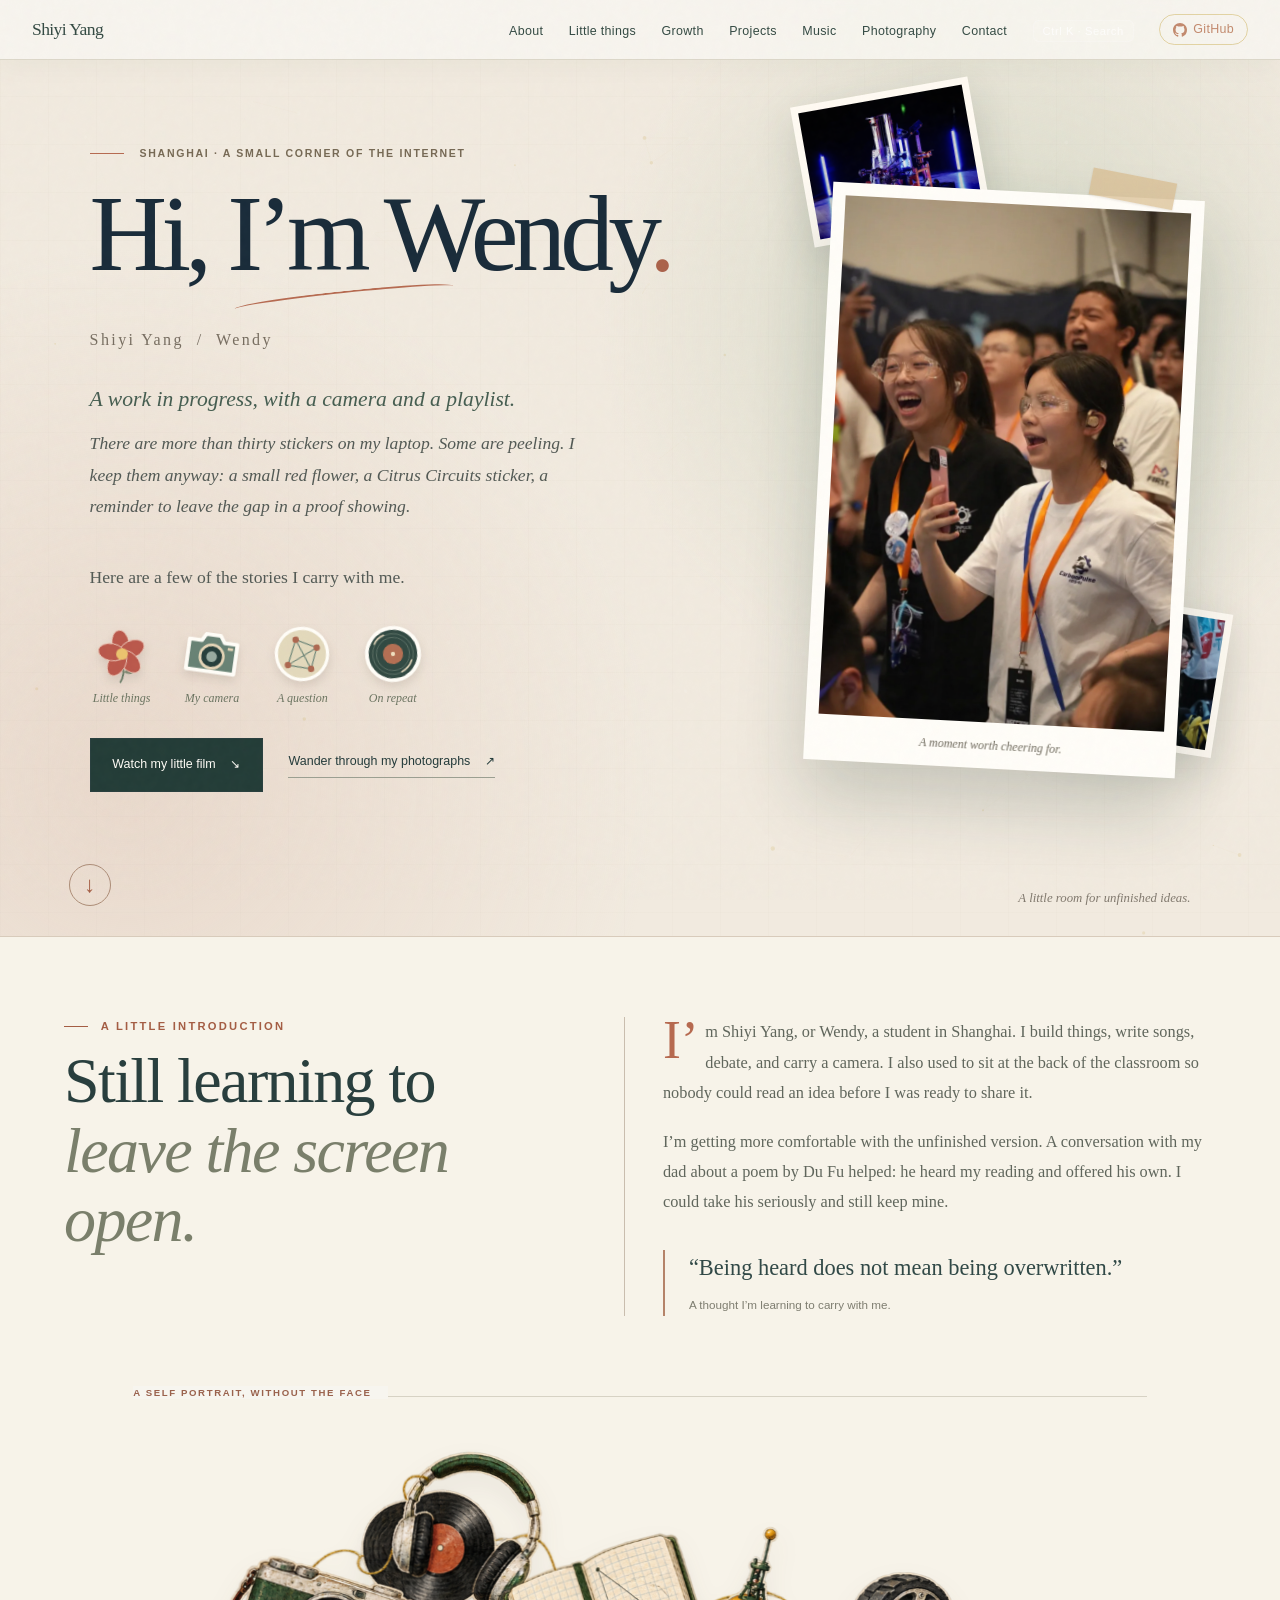
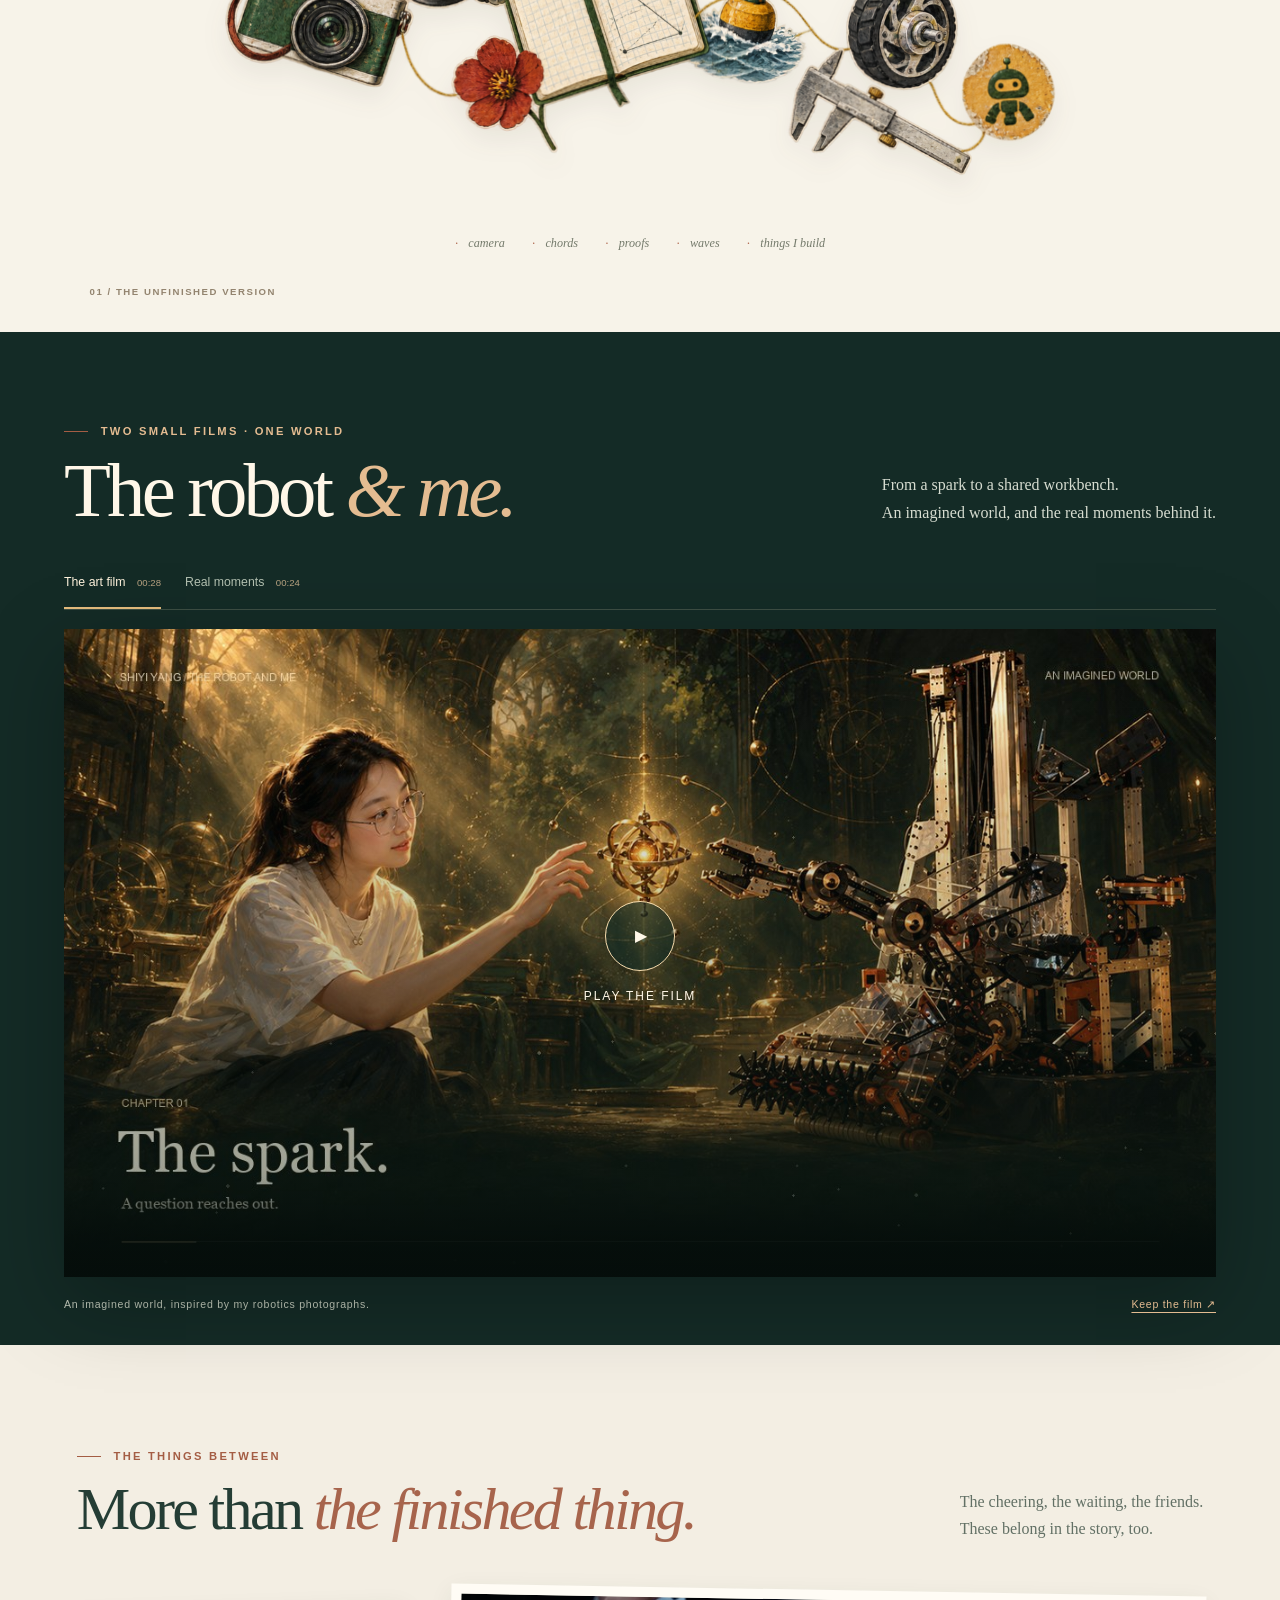
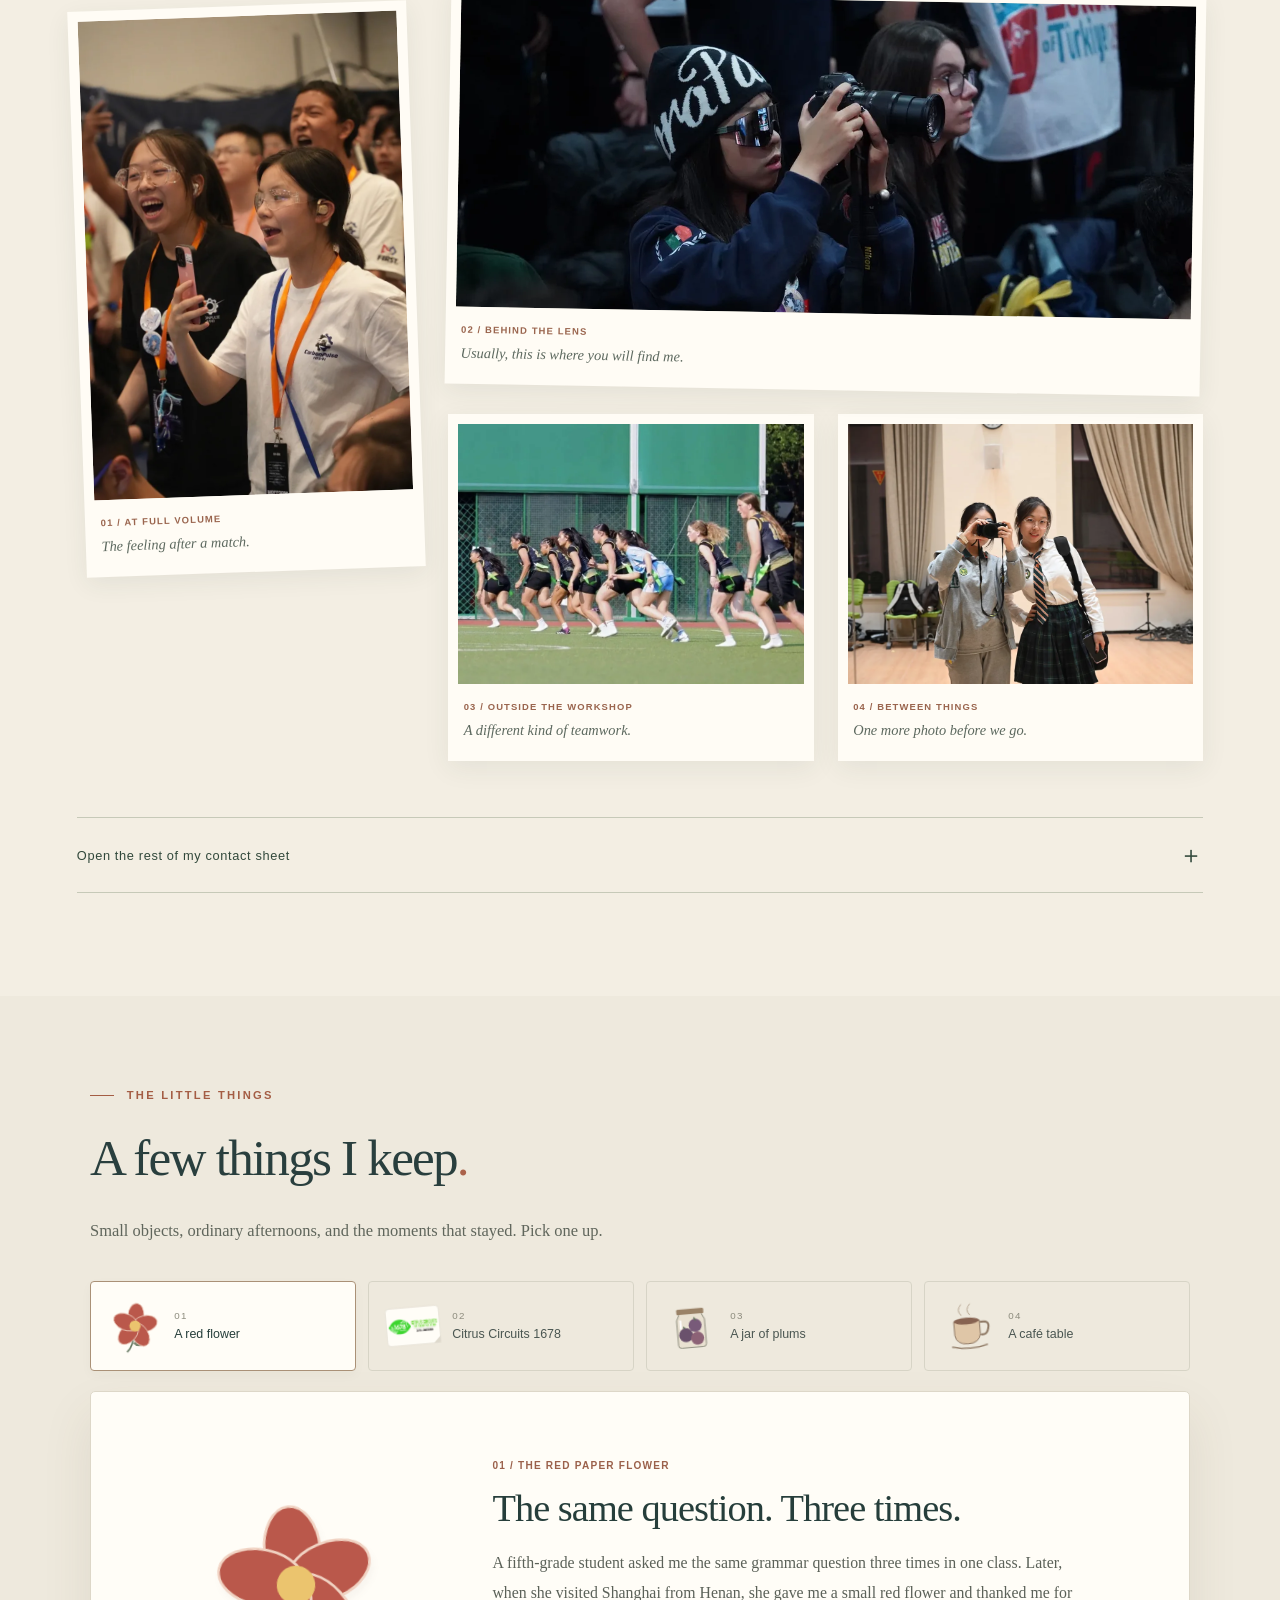
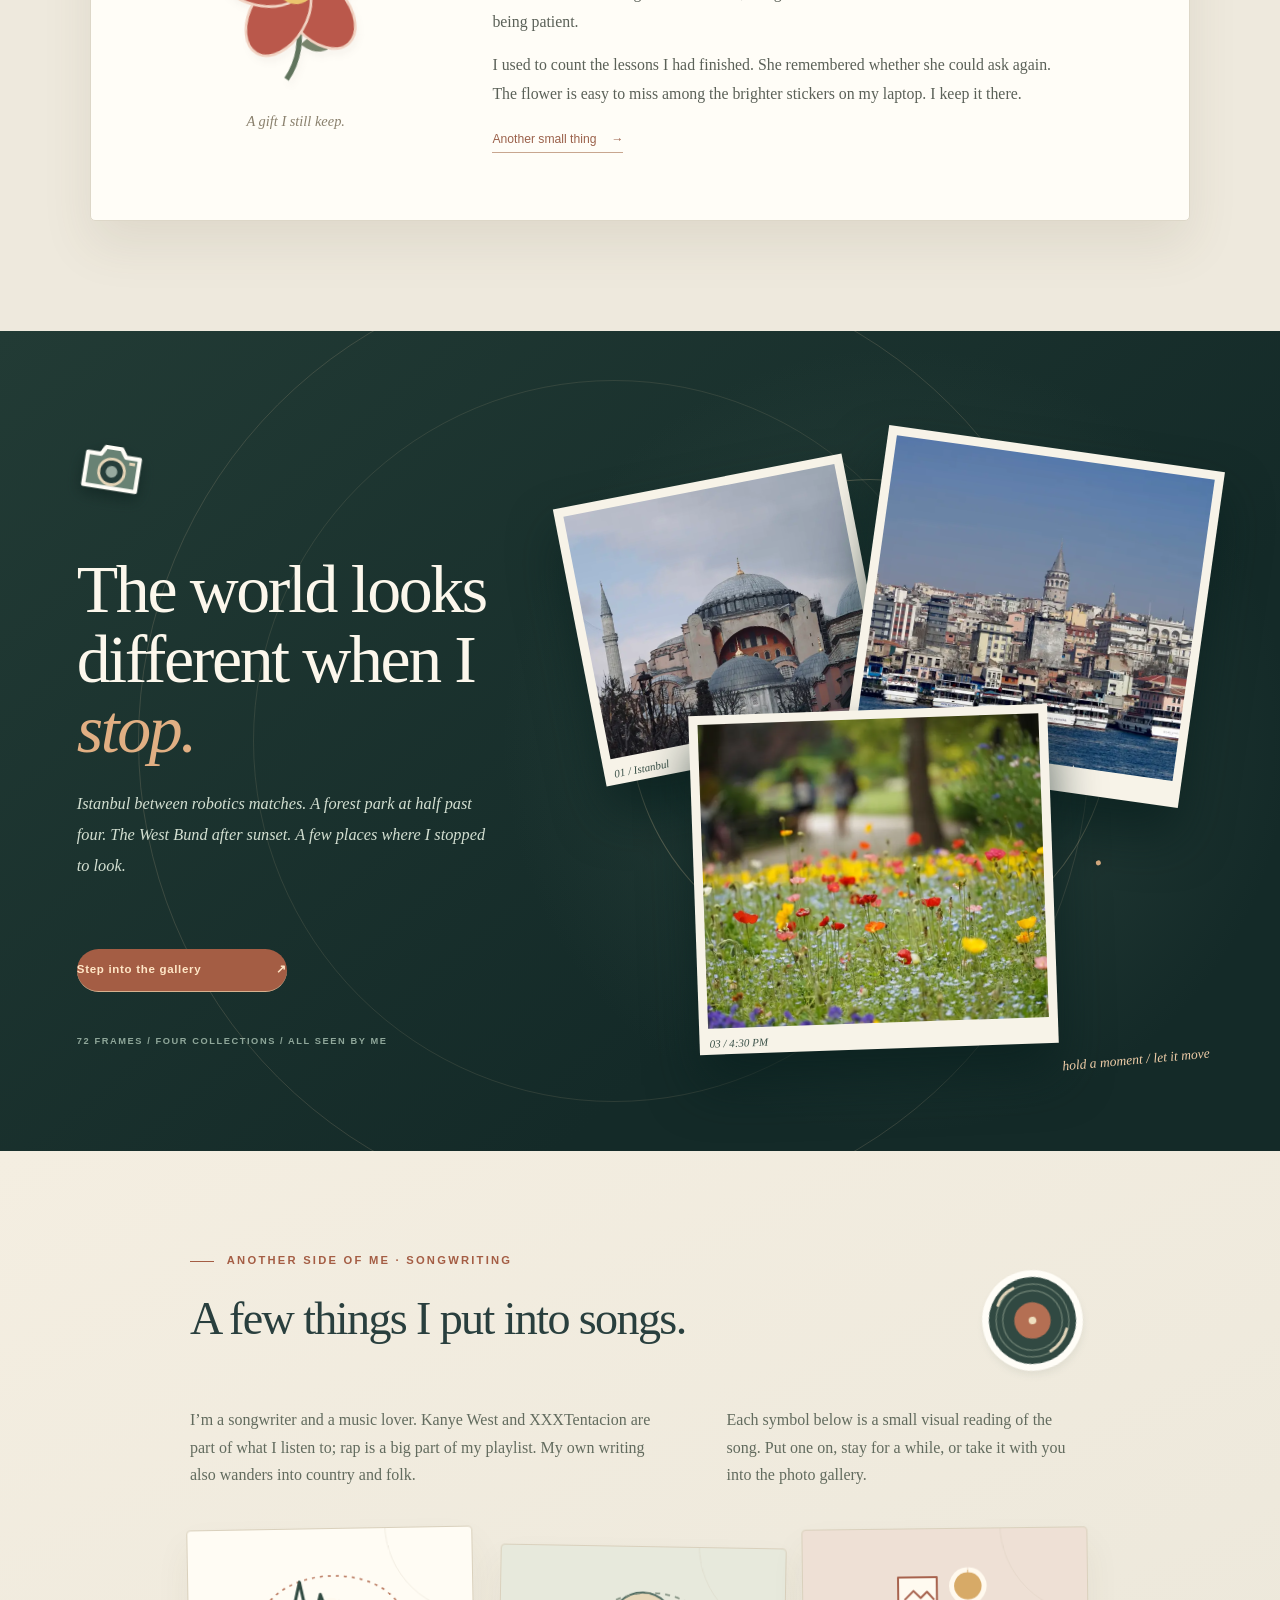
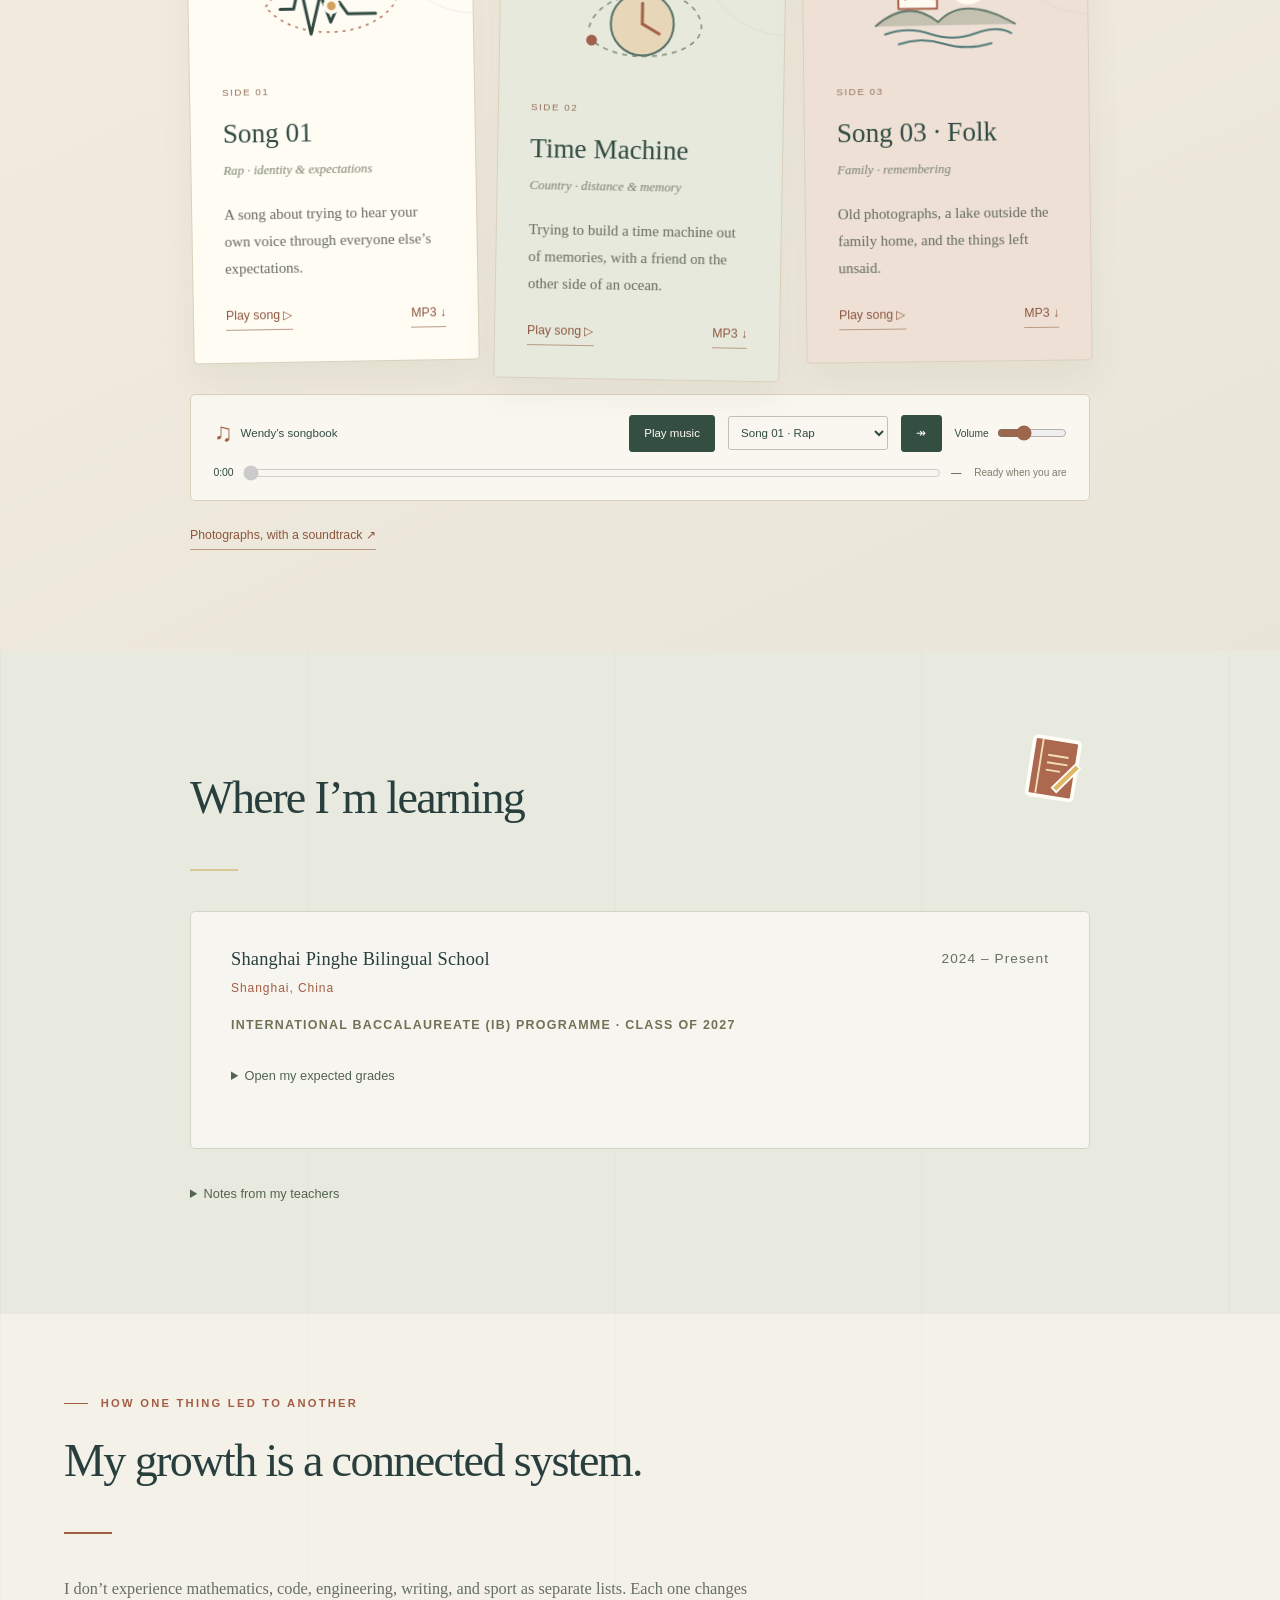
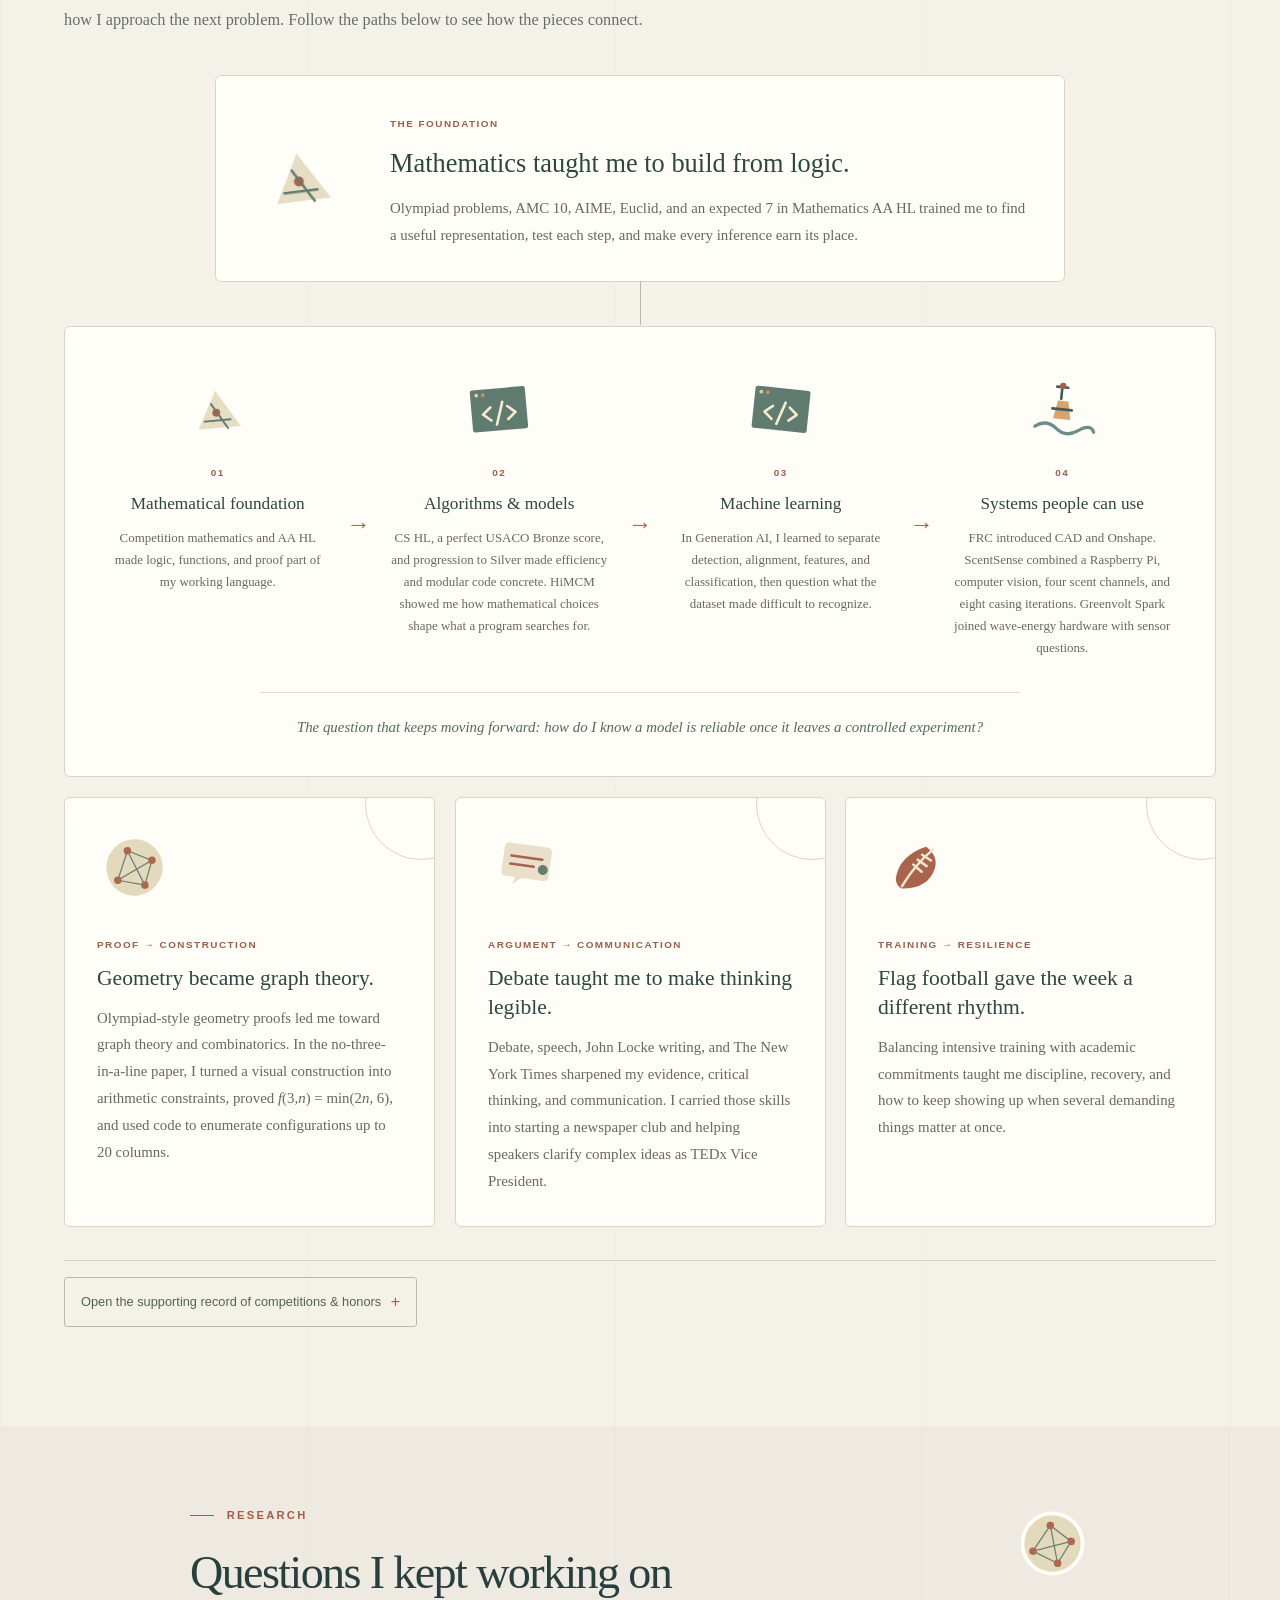
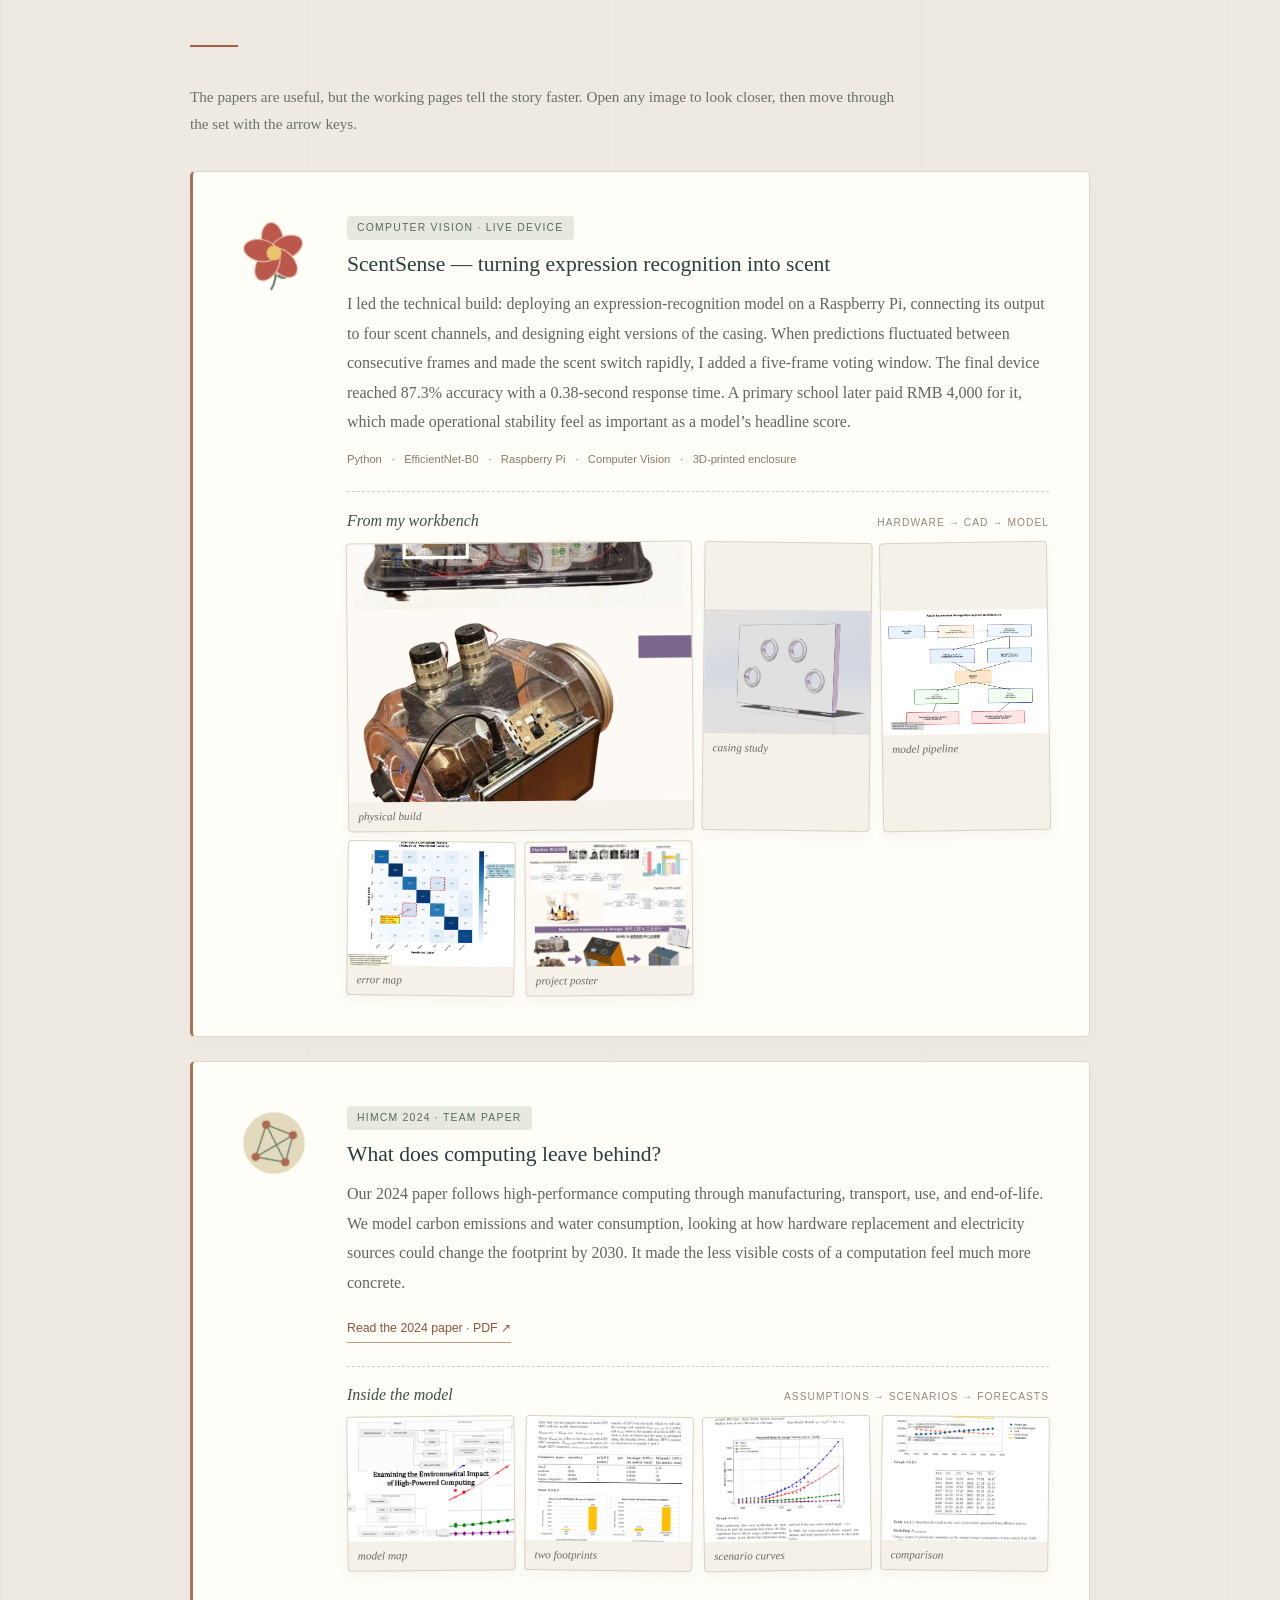
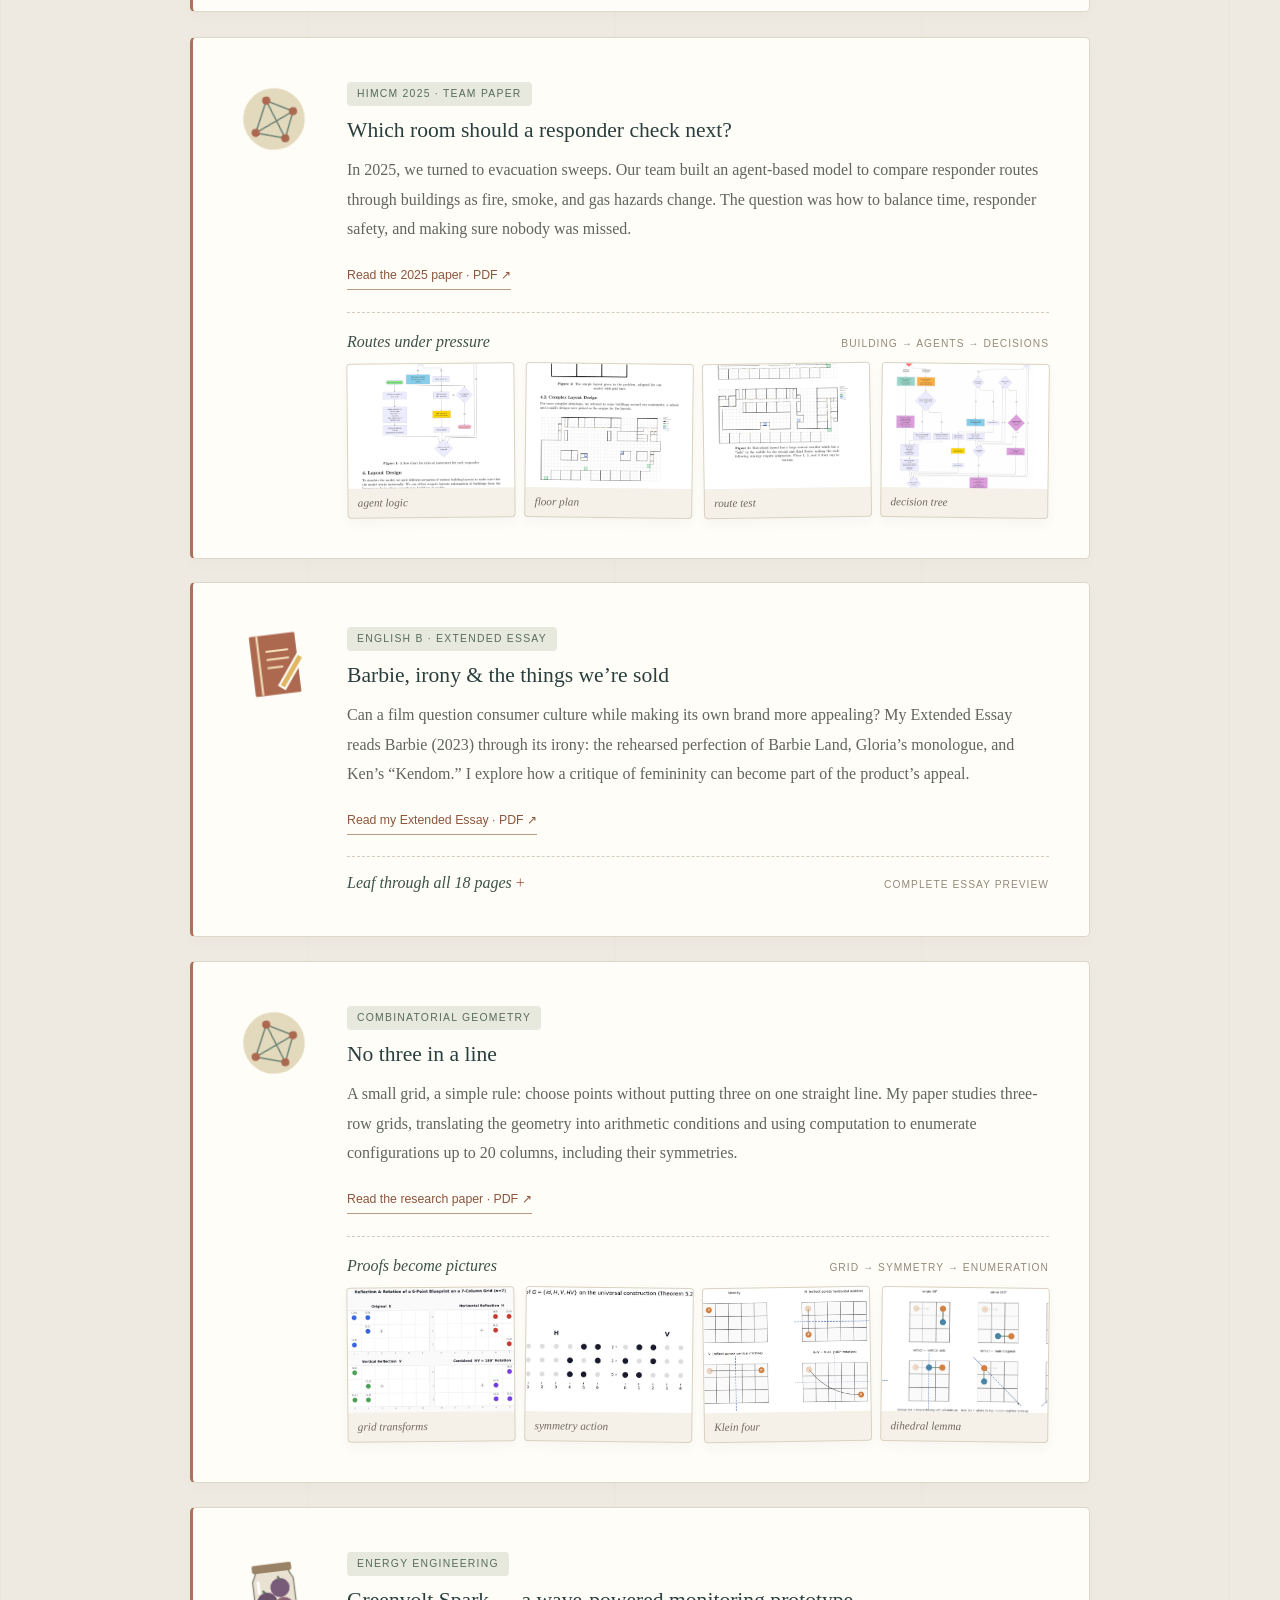
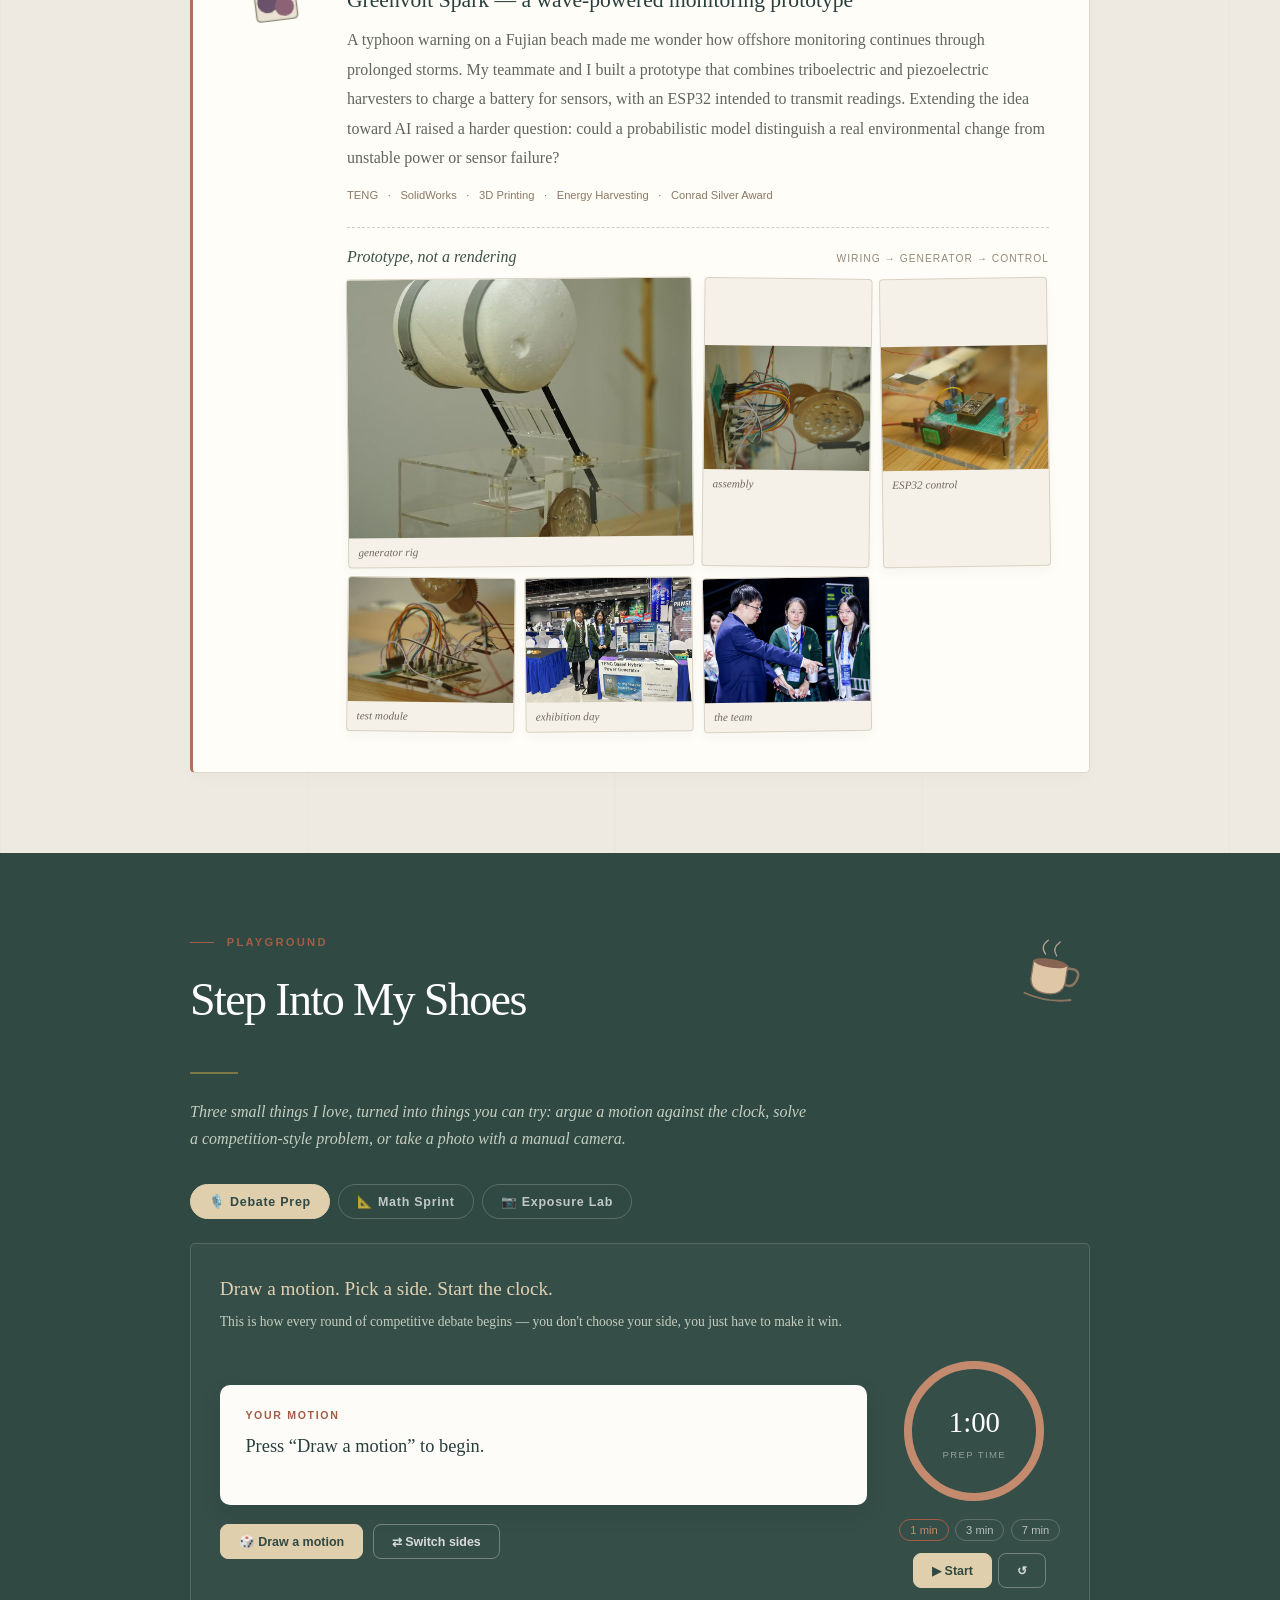
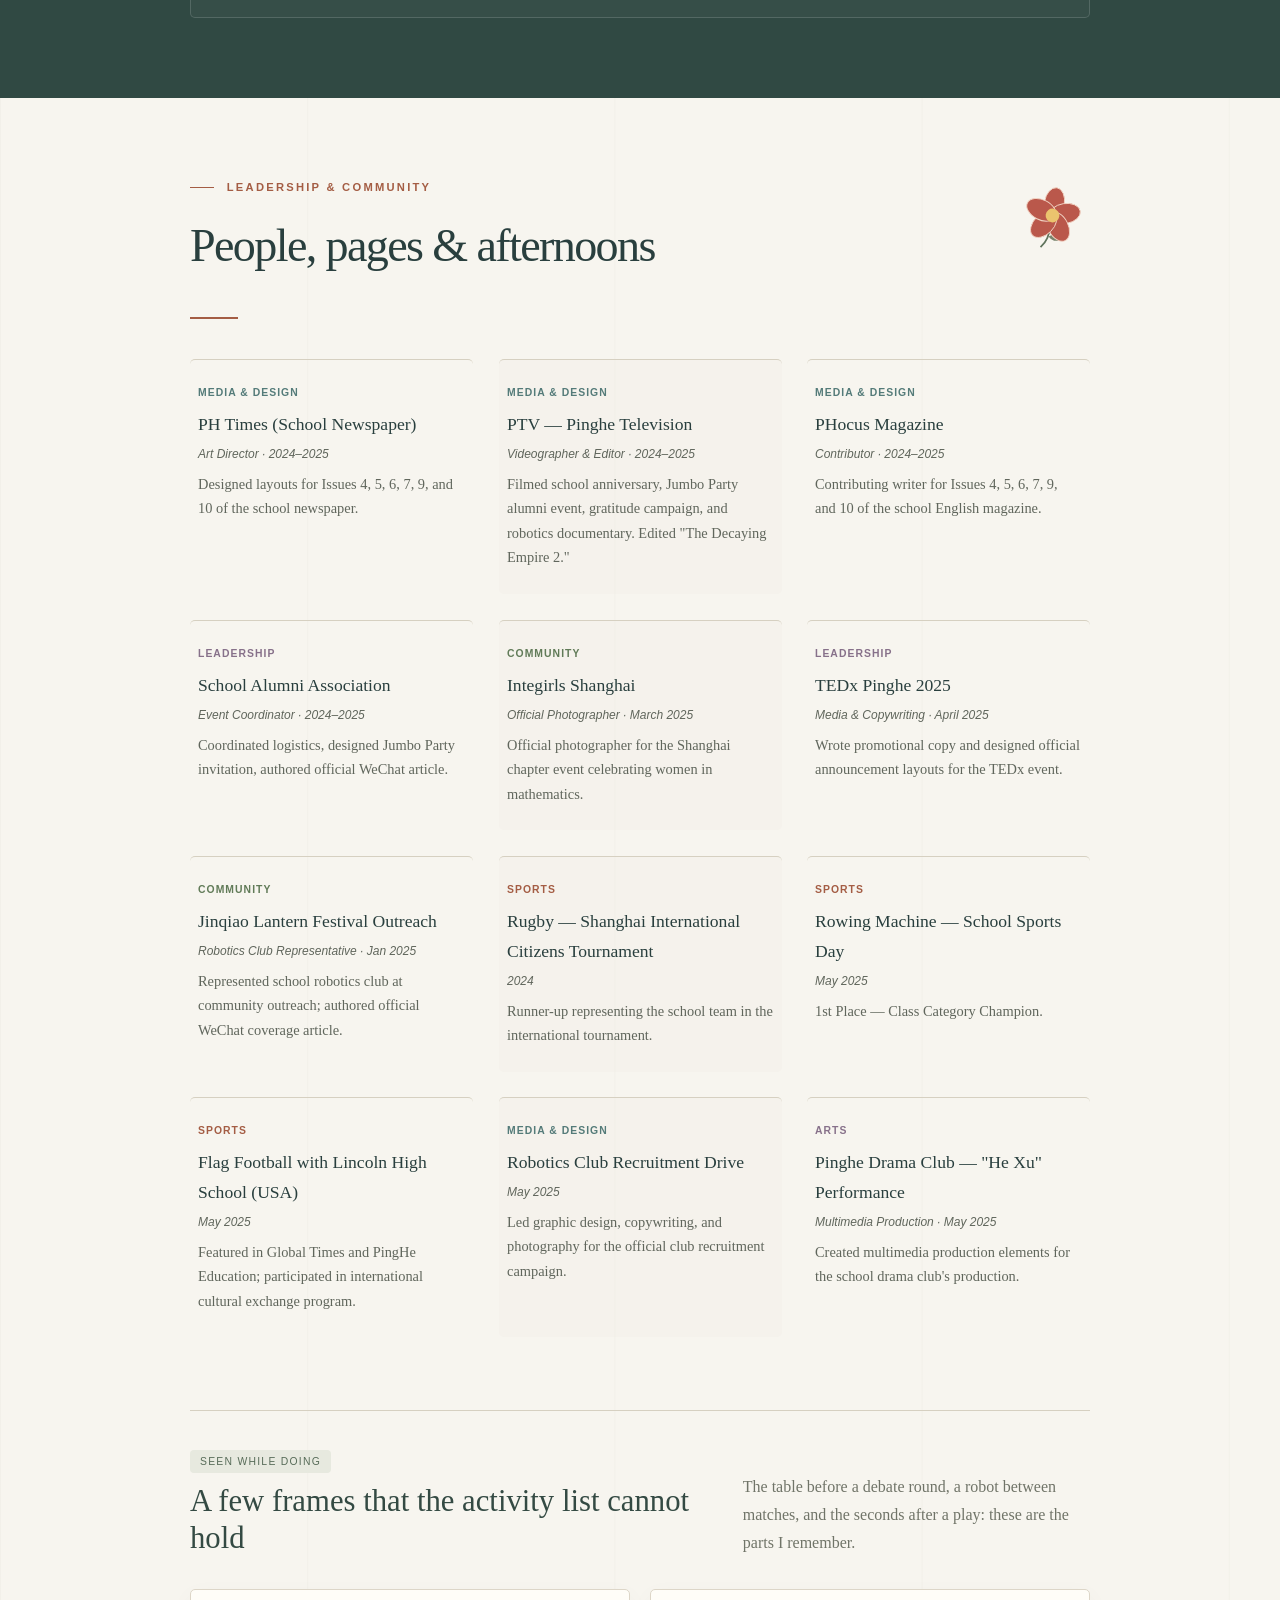
==== index.html @ 76648578 "Add illustrated robot art film with cinematic transformations" ====
<!DOCTYPE html>
<html lang="en">
<head>
<meta charset="UTF-8">
<meta name="viewport" content="width=device-width, initial-scale=1.0">
<title>Shiyi Yang · Wendy — Notes, projects & photographs</title>
<meta name="description" content="A few things I keep: peeling laptop stickers, unfinished ideas, and photographs from the places in between. The personal website of Shiyi Yang (Wendy).">
<meta name="theme-color" content="#1c342f">
<meta property="og:type" content="website">
<meta property="og:title" content="Shiyi Yang (Wendy) — Personal Website">
<meta property="og:description" content="Stories, small things, projects, and photographs by Shiyi Yang (Wendy).">
<meta name="twitter:card" content="summary">
<link rel="icon" href="data:image/svg+xml,%3Csvg xmlns='http://www.w3.org/2000/svg' viewBox='0 0 64 64'%3E%3Crect width='64' height='64' rx='14' fill='%231c342f'/%3E%3Ctext x='32' y='43' font-family='Georgia,serif' font-size='30' fill='%23e4bc91' text-anchor='middle'%3ESY%3C/text%3E%3C/svg%3E">
<style>
  :root {
    --navy: #0f1f3d;
    --navy-light: #1a3060;
    --gold: #c8a84b;
    --gold-light: #e8c96a;
    --bg: #f8f6f0;
    --bg-card: #ffffff;
    --text: #1a1a1a;
    --text-muted: #5a5a5a;
    --text-light: #8a8a8a;
    --border: #e2ddd5;
    --accent-blue: #2d5a9e;
    --accent-teal: #1a7a6e;
    --accent-red: #b5342a;
    --accent-purple: #5b3fa8;
    --radius: 12px;
  }

  * { margin: 0; padding: 0; box-sizing: border-box; }

  html { scroll-behavior: smooth; }

  body {
    font-family: 'Georgia', 'Times New Roman', serif;
    background: var(--bg);
    color: var(--text);
    line-height: 1.7;
    font-size: 16px;
  }

  /* ── NAV ── */
  nav {
    position: fixed; top: 0; left: 0; right: 0; z-index: 100;
    background: rgba(15, 31, 61, 0.97);
    backdrop-filter: blur(8px);
    padding: 0 2rem;
    display: flex; align-items: center; justify-content: space-between;
    height: 60px;
    border-bottom: 1px solid rgba(200,168,75,0.25);
  }
  nav .logo {
    font-family: 'Georgia', serif;
    font-size: 1.1rem;
    font-weight: normal;
    color: var(--gold-light);
    letter-spacing: 0.05em;
  }
  nav ul {
    display: flex; gap: 1.6rem; list-style: none; align-items: center;
  }
  nav a {
    color: rgba(255,255,255,0.75);
    text-decoration: none;
    font-family: 'Helvetica Neue', Arial, sans-serif;
    font-size: 0.78rem;
    font-weight: 500;
    letter-spacing: 0.12em;
    text-transform: uppercase;
    transition: color 0.2s;
  }
  nav a:hover { color: var(--gold-light); }

  /* ── HERO ── */
  #hero {
    background: var(--navy);
    color: white;
    min-height: 100vh;
    display: flex; flex-direction: column;
    justify-content: center;
    padding: 100px 5% 80px;
    position: relative;
    overflow: hidden;
  }
  #hero::before {
    content: '';
    position: absolute; top: 0; right: 0;
    width: 55%; height: 100%;
    background: linear-gradient(135deg, transparent 40%, rgba(200,168,75,0.06) 100%);
    pointer-events: none;
  }
  #hero::after {
    content: '';
    position: absolute; bottom: -1px; left: 0; right: 0;
    height: 80px;
    background: var(--bg);
    clip-path: ellipse(55% 100% at 30% 100%);
  }
  .hero-inner {
    max-width: 1160px; position: relative; z-index: 1;
    display: grid; grid-template-columns: 1fr auto;
    gap: 4rem; align-items: center;
  }
  .hero-text { max-width: 820px; }
  .hero-photo {
    margin: 0; position: relative;
    transform: rotate(1.5deg);
    transition: transform 0.4s ease;
  }
  .hero-photo:hover { transform: rotate(0deg) scale(1.02); }
  .hero-photo img {
    display: block;
    width: clamp(200px, 24vw, 320px); height: auto;
    border: 5px solid #fdfcf8;
    outline: 1px solid rgba(200,168,75,0.8);
    outline-offset: 6px;
    box-shadow: 0 24px 60px rgba(0,0,0,0.45), 0 4px 14px rgba(0,0,0,0.3);
  }
  .hero-photo::after {
    content: 'Shiyi Yang · Wendy';
    position: absolute; left: 50%; bottom: -2.4rem; transform: translateX(-50%);
    white-space: nowrap;
    font-family: 'Helvetica Neue', Arial, sans-serif;
    font-size: 0.68rem; letter-spacing: 0.25em;
    color: rgba(200,168,75,0.65);
  }
  .hero-label {
    font-family: 'Helvetica Neue', Arial, sans-serif;
    font-size: 0.72rem; font-weight: 600; letter-spacing: 0.2em;
    text-transform: uppercase; color: var(--gold);
    margin-bottom: 1.2rem;
    display: flex; align-items: center; gap: 0.8rem;
  }
  .hero-label::before {
    content: ''; display: block; width: 32px; height: 1px;
    background: var(--gold);
  }
  h1 {
    font-size: clamp(2.8rem, 6vw, 5rem);
    font-weight: normal;
    line-height: 1.1;
    margin-bottom: 0.3rem;
    letter-spacing: -0.01em;
  }
  .hero-chinese {
    font-size: clamp(1.2rem, 2.5vw, 1.6rem);
    color: rgba(200,168,75,0.7);
    letter-spacing: 0.15em;
    margin-bottom: 1.6rem;
  }
  .hero-tagline {
    font-size: 1.1rem;
    color: rgba(255,255,255,0.65);
    max-width: 560px;
    line-height: 1.7;
    margin-bottom: 2.5rem;
    font-style: italic;
  }
  .hero-stats {
    display: flex; gap: 2.5rem; flex-wrap: wrap; margin-bottom: 2.5rem;
  }
  .stat-item { text-align: center; }
  .stat-num {
    font-size: 1.9rem; font-weight: bold; color: var(--gold-light);
    display: block; letter-spacing: -0.02em;
  }
  .stat-label {
    font-family: 'Helvetica Neue', Arial, sans-serif;
    font-size: 0.7rem; text-transform: uppercase; letter-spacing: 0.12em;
    color: rgba(255,255,255,0.45); margin-top: 2px;
  }
  .hero-badges {
    display: flex; gap: 0.7rem; flex-wrap: wrap;
  }
  .badge {
    font-family: 'Helvetica Neue', Arial, sans-serif;
    font-size: 0.72rem; font-weight: 600;
    padding: 5px 14px; border-radius: 999px;
    letter-spacing: 0.06em;
    border: 1px solid;
  }
  .badge-gold { border-color: var(--gold); color: var(--gold-light); }
  .badge-white { border-color: rgba(255,255,255,0.25); color: rgba(255,255,255,0.6); }

  /* ── SECTIONS ── */
  section { padding: 80px 5%; }
  .section-inner { max-width: 900px; margin: 0 auto; }

  .section-label {
    font-family: 'Helvetica Neue', Arial, sans-serif;
    font-size: 0.7rem; font-weight: 700; letter-spacing: 0.2em;
    text-transform: uppercase; color: var(--gold);
    margin-bottom: 0.6rem;
    display: flex; align-items: center; gap: 0.8rem;
  }
  .section-label::before {
    content: ''; display: block; width: 24px; height: 1px; background: var(--gold);
  }
  .section-title {
    font-size: 2rem; font-weight: normal;
    color: var(--navy); margin-bottom: 2rem;
    letter-spacing: -0.01em;
  }
  .divider {
    width: 48px; height: 2px; background: var(--gold); margin: 0 0 2.5rem;
  }

  /* ── ABOUT ── */
  #about { background: var(--bg); }
  .about-grid {
    display: grid; grid-template-columns: 1fr 1fr;
    gap: 3rem; align-items: start;
  }
  .about-text p { color: var(--text-muted); margin-bottom: 1.2rem; line-height: 1.85; }
  .about-highlights { display: flex; flex-direction: column; gap: 1.2rem; }
  .highlight-card {
    background: var(--bg-card);
    border: 1px solid var(--border);
    border-radius: var(--radius);
    padding: 1.1rem 1.3rem;
    display: flex; gap: 1rem; align-items: flex-start;
  }
  .highlight-icon {
    width: 36px; height: 36px; border-radius: 8px;
    display: flex; align-items: center; justify-content: center;
    font-size: 1rem; flex-shrink: 0;
  }
  .hi-blue { background: #e8f0fb; }
  .hi-teal { background: #ddf2ee; }
  .hi-amber { background: #fef3da; }
  .hi-purple { background: #ede8f8; }
  .hi-rose { background: #fce8e8; }
  .highlight-card h4 {
    font-family: 'Helvetica Neue', Arial, sans-serif;
    font-size: 0.8rem; font-weight: 700; letter-spacing: 0.04em;
    color: var(--navy); margin-bottom: 0.3rem;
  }
  .highlight-card p {
    font-size: 0.82rem; color: var(--text-muted); line-height: 1.55;
  }

  /* ── CURIOSITY PATHS ── */
  #curiosity { background: #eee9df; }
  .curiosity-intro { max-width: 650px; color: var(--text-muted); margin-bottom: 2rem; }
  .curiosity-layout { display: grid; grid-template-columns: minmax(220px, 0.75fr) minmax(0, 1.5fr); gap: 1.2rem; }
  .curiosity-choices { display: grid; gap: 0.7rem; align-content: start; }
  .curiosity-choice {
    width: 100%; text-align: left; cursor: pointer; border: 1px solid var(--border);
    background: #fff; border-radius: 10px; padding: 1rem 1.15rem;
    font: 600 0.83rem 'Helvetica Neue', Arial, sans-serif; color: var(--navy);
    transition: transform 0.2s, border-color 0.2s, box-shadow 0.2s;
  }
  .curiosity-choice span { display: block; color: var(--text-light); font-size: 0.66rem; letter-spacing: 0.13em; margin-bottom: 0.25rem; }
  .curiosity-choice:hover, .curiosity-choice:focus-visible { transform: translateX(4px); border-color: var(--gold); }
  .curiosity-choice[aria-selected="true"] { background: var(--navy); color: #fff; border-color: var(--navy); box-shadow: 0 8px 20px rgba(15,31,61,0.16); }
  .curiosity-choice[aria-selected="true"] span { color: var(--gold-light); }
  .curiosity-card {
    position: relative; min-height: 310px; overflow: hidden;
    background: var(--navy); color: #fff; border-radius: 14px;
    padding: clamp(1.5rem, 4vw, 3rem); display: flex; flex-direction: column; justify-content: center;
  }
  .curiosity-card::before {
    content: ''; position: absolute; width: 260px; height: 260px; right: -50px; top: -65px;
    border: 1px solid rgba(232,201,106,0.25); border-radius: 50%;
    box-shadow: 0 0 0 35px rgba(232,201,106,0.035), 0 0 0 90px rgba(232,201,106,0.025);
    pointer-events: none;
  }
  .curiosity-card > * { position: relative; }
  .curiosity-overline { font: 600 0.7rem 'Helvetica Neue', Arial, sans-serif; color: var(--gold-light); letter-spacing: 0.18em; text-transform: uppercase; }
  .curiosity-card h3 { font-size: clamp(1.7rem, 3vw, 2.5rem); line-height: 1.2; font-weight: normal; max-width: 520px; margin: 0.7rem 0 1rem; }
  .curiosity-card p { max-width: 580px; color: rgba(255,255,255,0.73); }
  .curiosity-card a { align-self: flex-start; margin-top: 1.5rem; color: var(--gold-light); font: 600 0.8rem 'Helvetica Neue', Arial, sans-serif; text-decoration: none; border-bottom: 1px solid currentColor; }
  .curiosity-card a:hover { color: #fff; }
  @media (max-width: 700px) { .curiosity-layout { grid-template-columns: 1fr; } .curiosity-choices { grid-template-columns: repeat(3, 1fr); } .curiosity-choice { padding: 0.8rem; font-size: 0.72rem; } }
  @media (max-width: 440px) { .curiosity-choices { grid-template-columns: 1fr; } }

  /* ── EDUCATION ── */
  #education { background: var(--navy); color: white; }
  #education .section-title { color: white; }
  .edu-card {
    background: rgba(255,255,255,0.06);
    border: 1px solid rgba(255,255,255,0.1);
    border-radius: var(--radius);
    padding: 2rem 2.5rem;
    margin-bottom: 1.5rem;
  }
  .edu-header { display: flex; justify-content: space-between; align-items: flex-start; margin-bottom: 1rem; }
  .edu-school { font-size: 1.15rem; font-weight: normal; letter-spacing: 0.01em; }
  .edu-year {
    font-family: 'Helvetica Neue', Arial, sans-serif;
    font-size: 0.75rem; color: var(--gold); letter-spacing: 0.08em;
    margin-top: 3px;
  }
  .edu-programme {
    font-family: 'Helvetica Neue', Arial, sans-serif;
    font-size: 0.78rem; font-weight: 600; letter-spacing: 0.1em;
    text-transform: uppercase; color: var(--gold-light);
    margin-bottom: 1.2rem;
  }
  .score-row {
    display: flex; gap: 1.5rem; flex-wrap: wrap; margin-bottom: 1.2rem;
  }
  .score-box {
    text-align: center;
    background: rgba(200,168,75,0.12);
    border: 1px solid rgba(200,168,75,0.25);
    border-radius: 8px; padding: 0.7rem 1.2rem;
  }
  .score-box .num {
    font-size: 1.5rem; font-weight: bold; color: var(--gold-light); display: block;
  }
  .score-box .lbl {
    font-family: 'Helvetica Neue', Arial, sans-serif;
    font-size: 0.65rem; text-transform: uppercase; letter-spacing: 0.1em;
    color: rgba(255,255,255,0.45); margin-top: 2px;
  }
  .ib-grid {
    display: grid; grid-template-columns: repeat(auto-fit, minmax(140px, 1fr));
    gap: 0.6rem;
  }
  .ib-subject {
    background: rgba(255,255,255,0.05);
    border: 1px solid rgba(255,255,255,0.08);
    border-radius: 6px; padding: 0.5rem 0.8rem;
    font-family: 'Helvetica Neue', Arial, sans-serif;
    font-size: 0.75rem;
    display: flex; justify-content: space-between;
    color: rgba(255,255,255,0.75);
  }
  .ib-grade { color: var(--gold-light); font-weight: 700; }

  /* ── ACHIEVEMENTS ── */
  #achievements { background: var(--bg); }
  .achievement-section { margin-bottom: 3rem; }
  .achievement-header {
    display: flex; align-items: center; gap: 1rem; margin-bottom: 1.2rem;
  }
  .achievement-icon {
    width: 40px; height: 40px; border-radius: 10px;
    display: flex; align-items: center; justify-content: center;
    font-size: 1.1rem; flex-shrink: 0;
  }
  .achievement-cat {
    font-size: 1.2rem; color: var(--navy);
  }
  .achievement-grid {
    display: grid; grid-template-columns: repeat(auto-fill, minmax(260px, 1fr));
    gap: 1rem;
  }
  .award-card {
    background: var(--bg-card);
    border: 1px solid var(--border);
    border-radius: var(--radius);
    padding: 1.1rem 1.3rem;
    position: relative; overflow: hidden;
  }
  .award-card::before {
    content: ''; position: absolute; left: 0; top: 0; bottom: 0;
    width: 3px;
  }
  .ac-blue::before { background: var(--accent-blue); }
  .ac-teal::before { background: var(--accent-teal); }
  .ac-gold::before { background: var(--gold); }
  .ac-purple::before { background: var(--accent-purple); }
  .ac-red::before { background: var(--accent-red); }
  .award-year {
    font-family: 'Helvetica Neue', Arial, sans-serif;
    font-size: 0.65rem; font-weight: 700; letter-spacing: 0.1em;
    text-transform: uppercase; margin-bottom: 0.4rem;
  }
  .award-title { font-size: 0.9rem; color: var(--text); margin-bottom: 0.25rem; line-height: 1.4; }
  .award-result {
    font-family: 'Helvetica Neue', Arial, sans-serif;
    font-size: 0.75rem; font-weight: 700;
    display: inline-block;
    padding: 2px 8px; border-radius: 4px; margin-top: 0.35rem;
  }
  .r-gold { background: #fef3da; color: #8a6a10; }
  .r-silver { background: #f0f0f0; color: #555; }
  .r-blue { background: #e8f0fb; color: #1a4a8a; }
  .r-purple { background: #ede8f8; color: #3d2a7a; }
  .r-teal { background: #ddf2ee; color: #0f5a50; }
  .r-red { background: #fce8e8; color: #8a1a1a; }

  /* ── RESEARCH ── */
  #research { background: #f0ece3; }
  .research-cards { display: flex; flex-direction: column; gap: 1.5rem; }
  .research-card {
    background: var(--bg-card);
    border: 1px solid var(--border);
    border-radius: var(--radius);
    padding: 1.8rem 2rem;
    display: grid; grid-template-columns: auto 1fr;
    gap: 1.5rem; align-items: start;
  }
  .research-num {
    font-family: 'Helvetica Neue', Arial, sans-serif;
    font-size: 2rem; font-weight: 800; color: var(--border);
    line-height: 1;
  }
  .research-tag {
    font-family: 'Helvetica Neue', Arial, sans-serif;
    font-size: 0.65rem; font-weight: 700; letter-spacing: 0.12em;
    text-transform: uppercase; padding: 3px 10px; border-radius: 4px;
    margin-bottom: 0.6rem; display: inline-block;
  }
  .research-card h3 { font-size: 1.05rem; color: var(--navy); margin-bottom: 0.6rem; line-height: 1.4; }
  .research-card p { font-size: 0.88rem; color: var(--text-muted); line-height: 1.7; }
  .research-meta {
    display: flex; gap: 0.6rem; flex-wrap: wrap; margin-top: 0.8rem;
  }
  .meta-pill {
    font-family: 'Helvetica Neue', Arial, sans-serif;
    font-size: 0.7rem; padding: 2px 9px; border-radius: 4px;
    background: var(--bg); border: 1px solid var(--border); color: var(--text-muted);
  }

  /* ── ACTIVITIES ── */
  #activities { background: var(--bg-card); }
  .activities-grid {
    display: grid; grid-template-columns: repeat(auto-fill, minmax(240px, 1fr));
    gap: 1rem;
  }
  .activity-card {
    border: 1px solid var(--border);
    border-radius: var(--radius);
    padding: 1.2rem 1.4rem;
  }
  .activity-card .cat-tag {
    font-family: 'Helvetica Neue', Arial, sans-serif;
    font-size: 0.65rem; font-weight: 700; letter-spacing: 0.1em;
    text-transform: uppercase; margin-bottom: 0.5rem; display: block;
  }
  .activity-card h4 { font-size: 0.92rem; color: var(--navy); margin-bottom: 0.25rem; }
  .activity-card .role {
    font-family: 'Helvetica Neue', Arial, sans-serif;
    font-size: 0.75rem; color: var(--text-muted); font-style: italic;
  }
  .activity-card .detail {
    font-size: 0.8rem; color: var(--text-muted); margin-top: 0.5rem; line-height: 1.5;
  }

  /* ── SKILLS ── */
  #skills { background: var(--bg); }
  .skills-grid { display: grid; grid-template-columns: repeat(auto-fill, minmax(200px, 1fr)); gap: 1.5rem; }
  .skill-group h4 {
    font-family: 'Helvetica Neue', Arial, sans-serif;
    font-size: 0.72rem; font-weight: 700; letter-spacing: 0.12em;
    text-transform: uppercase; color: var(--navy); margin-bottom: 0.7rem;
  }
  .skill-tags { display: flex; flex-wrap: wrap; gap: 0.4rem; }
  .skill-tag {
    font-family: 'Helvetica Neue', Arial, sans-serif;
    font-size: 0.75rem; padding: 4px 10px; border-radius: 5px;
    background: var(--bg-card); border: 1px solid var(--border);
    color: var(--text-muted);
  }

  /* ── CONTACT ── */
  #contact { background: var(--navy); color: white; text-align: center; }
  #contact .section-title { color: white; }
  #contact .section-label { justify-content: center; }
  #contact .section-label::before { display: none; }
  .contact-info {
    display: flex; gap: 2.5rem; justify-content: center; flex-wrap: wrap;
    margin-top: 2rem;
  }
  .contact-item {
    font-family: 'Helvetica Neue', Arial, sans-serif;
    font-size: 0.85rem; color: rgba(255,255,255,0.6);
  }
  .contact-item strong { color: var(--gold-light); display: block; font-size: 0.65rem;
    text-transform: uppercase; letter-spacing: 0.1em; margin-bottom: 4px; }

  /* ── FOOTER ── */
  footer {
    background: #080f1e; color: rgba(255,255,255,0.3);
    text-align: center; padding: 1.5rem;
    font-family: 'Helvetica Neue', Arial, sans-serif; font-size: 0.72rem;
  }

  /* ── SCROLL PROGRESS ── */
  #progress-bar {
    position: fixed; top: 0; left: 0; height: 3px; width: 0%;
    background: linear-gradient(90deg, var(--gold), var(--gold-light));
    z-index: 200; transition: width 0.1s linear;
  }

  /* ── HERO CANVAS ── */
  #hero-canvas {
    position: absolute; inset: 0; width: 100%; height: 100%;
    pointer-events: none; opacity: 0.9;
  }
  .hero-roles {
    font-family: 'Helvetica Neue', Arial, sans-serif;
    font-size: 0.95rem; letter-spacing: 0.14em; text-transform: uppercase;
    color: var(--gold-light); height: 1.6em; margin-bottom: 1.4rem;
  }
  .hero-roles .cursor {
    display: inline-block; width: 2px; height: 1em; background: var(--gold-light);
    vertical-align: -0.1em; margin-left: 3px;
    animation: blink 0.9s steps(1) infinite;
  }
  @keyframes blink { 50% { opacity: 0; } }
  .hero-scroll-hint {
    position: absolute; bottom: 90px; left: 50%; transform: translateX(-50%);
    color: rgba(255,255,255,0.4); font-size: 1.4rem; z-index: 1;
    animation: bob 2s ease-in-out infinite; cursor: pointer; text-decoration: none;
  }
  @keyframes bob { 0%,100% { transform: translate(-50%,0); } 50% { transform: translate(-50%,10px); } }

  /* ── SCROLL REVEAL ── */
  .reveal {
    opacity: 0; transform: translateY(28px);
    transition: opacity 0.7s ease, transform 0.7s cubic-bezier(0.16,1,0.3,1);
    transition-delay: var(--reveal-delay, 0s);
  }
  .reveal.visible { opacity: 1; transform: none; }
  @media (prefers-reduced-motion: reduce) {
    .reveal { opacity: 1; transform: none; transition: none; }
  }

  /* ── CARD HOVER ── */
  .award-card, .activity-card, .highlight-card, .research-card, .edu-card {
    transition: transform 0.25s ease, box-shadow 0.25s ease, border-color 0.25s ease;
  }
  .award-card:hover, .activity-card:hover, .highlight-card:hover {
    transform: translateY(-4px);
    box-shadow: 0 12px 28px rgba(15,31,61,0.10);
    border-color: rgba(200,168,75,0.55);
  }
  .research-card:hover {
    transform: translateY(-4px);
    box-shadow: 0 14px 32px rgba(15,31,61,0.12);
    border-color: rgba(200,168,75,0.55);
  }
  .edu-card:hover {
    border-color: rgba(200,168,75,0.45);
    box-shadow: 0 12px 30px rgba(0,0,0,0.25);
  }
  .skill-tag { transition: all 0.2s ease; cursor: default; }
  .skill-tag:hover {
    background: var(--navy); color: #fff; border-color: var(--navy);
    transform: translateY(-2px);
  }

  /* ── ACHIEVEMENT FILTERS ── */
  .filter-bar {
    display: flex; flex-wrap: wrap; gap: 0.5rem; margin-bottom: 2.5rem;
  }
  .filter-btn {
    font-family: 'Helvetica Neue', Arial, sans-serif;
    font-size: 0.72rem; font-weight: 600; letter-spacing: 0.08em;
    text-transform: uppercase;
    padding: 7px 16px; border-radius: 999px;
    border: 1px solid var(--border); background: var(--bg-card);
    color: var(--text-muted); cursor: pointer;
    transition: all 0.2s ease;
  }
  .filter-btn:hover { border-color: var(--gold); color: var(--navy); }
  .filter-btn.active {
    background: var(--navy); border-color: var(--navy); color: var(--gold-light);
  }
  .filter-btn .count {
    display: inline-block; margin-left: 6px; padding: 0 7px;
    border-radius: 999px; background: rgba(200,168,75,0.18);
    color: inherit; font-size: 0.65rem;
  }
  .achievement-section.filtered-out { display: none; }

  /* ── NAV ACTIVE STATE & MOBILE MENU ── */
  nav a.active { color: var(--gold-light); }
  nav .github-link {
    display: inline-flex; align-items: center; gap: 6px;
    border: 1px solid rgba(200,168,75,0.45); border-radius: 999px;
    padding: 4px 13px; color: var(--gold-light) !important;
  }
  nav .github-link:hover { background: rgba(200,168,75,0.12); }
  #menu-toggle {
    display: none; background: none; border: none; cursor: pointer;
    color: var(--gold-light); font-size: 1.5rem; line-height: 1;
  }

  /* ── BACK TO TOP ── */
  #back-to-top {
    position: fixed; right: 22px; bottom: 22px; z-index: 150;
    width: 44px; height: 44px; border-radius: 50%;
    background: var(--navy); color: var(--gold-light);
    border: 1px solid rgba(200,168,75,0.5);
    font-size: 1.1rem; cursor: pointer;
    opacity: 0; pointer-events: none; transform: translateY(12px);
    transition: all 0.3s ease;
    box-shadow: 0 6px 18px rgba(15,31,61,0.3);
  }
  #back-to-top.show { opacity: 1; pointer-events: auto; transform: none; }
  #back-to-top:hover { background: var(--navy-light); }

  /* ── CONTACT ACTIONS ── */
  .contact-actions {
    display: flex; gap: 0.8rem; justify-content: center; flex-wrap: wrap;
    margin-top: 2.2rem;
  }
  .contact-btn {
    font-family: 'Helvetica Neue', Arial, sans-serif;
    font-size: 0.8rem; font-weight: 600; letter-spacing: 0.06em;
    display: inline-flex; align-items: center; gap: 8px;
    padding: 10px 22px; border-radius: 999px;
    text-decoration: none; cursor: pointer; border: 1px solid;
    transition: all 0.25s ease;
  }
  .contact-btn.primary {
    background: var(--gold); border-color: var(--gold); color: var(--navy);
  }
  .contact-btn.primary:hover { background: var(--gold-light); transform: translateY(-2px); }
  .contact-btn.ghost {
    background: transparent; border-color: rgba(255,255,255,0.3); color: rgba(255,255,255,0.8);
  }
  .contact-btn.ghost:hover { border-color: var(--gold); color: var(--gold-light); transform: translateY(-2px); }

  /* ── TEACHER QUOTES ── */
  .quote-heading {
    font-family: 'Helvetica Neue', Arial, sans-serif;
    font-size: 0.72rem; font-weight: 700; letter-spacing: 0.18em;
    text-transform: uppercase; color: var(--gold);
    margin: 2.2rem 0 1.2rem;
  }
  .quote-grid {
    display: grid; grid-template-columns: repeat(auto-fit, minmax(260px, 1fr));
    gap: 1.2rem;
  }
  .quote-card {
    background: rgba(255,255,255,0.05);
    border: 1px solid rgba(255,255,255,0.1);
    border-left: 3px solid var(--gold);
    border-radius: 8px;
    padding: 1.3rem 1.5rem;
    transition: transform 0.25s ease, border-color 0.25s ease, background 0.25s ease;
  }
  .quote-card:hover {
    transform: translateY(-4px);
    background: rgba(255,255,255,0.08);
    border-left-color: var(--gold-light);
  }
  .quote-card p {
    font-style: italic; font-size: 0.9rem;
    color: rgba(255,255,255,0.8); line-height: 1.7;
  }
  .quote-card p::before { content: '“'; color: var(--gold-light); }
  .quote-card p::after { content: '”'; color: var(--gold-light); }
  .quote-attr {
    font-family: 'Helvetica Neue', Arial, sans-serif;
    font-size: 0.7rem; letter-spacing: 0.08em; text-transform: uppercase;
    color: var(--gold); margin-top: 0.8rem;
  }
  .quote-attr small { color: rgba(255,255,255,0.4); display: block; letter-spacing: 0.05em; text-transform: none; margin-top: 2px; }

  /* ── UTILITIES ── */
  @media (max-width: 1100px) {
    #menu-toggle { display: block; }
    nav ul {
      display: none;
      position: absolute; top: 60px; left: 0; right: 0;
      background: rgba(15,31,61,0.98);
      flex-direction: column; gap: 0;
      border-bottom: 1px solid rgba(200,168,75,0.25);
      padding: 0.5rem 0;
    }
    nav ul.open { display: flex; }
    nav ul li a { display: block; padding: 0.8rem 2rem; }
    nav .github-link { border: none; padding: 0.8rem 2rem; }
  }
  @media (max-width: 700px) {
    .about-grid { grid-template-columns: 1fr; }
    .hero-stats { gap: 1.5rem; }
    #hero { padding-top: 80px; }
    .hero-inner { grid-template-columns: 1fr; gap: 2rem; }
    .hero-photo { justify-self: center; margin-bottom: 2.5rem; }
    .research-card { grid-template-columns: 1fr; }
    .research-num { display: none; }
    .hero-scroll-hint { display: none; }
  }

  /* ── PHOTOGRAPHY TEASER ── */
  #photo-teaser { background: var(--navy); text-align: center; padding: 80px 5%; }
  #photo-teaser .section-label { justify-content: center; }
  #photo-teaser .section-label::before { display: none; }
  #photo-teaser .section-title { color: white; }
  #photo-teaser p {
    color: rgba(255,255,255,0.55); max-width: 520px;
    margin: 0 auto 2.2rem; font-style: italic;
  }
  .teaser-row {
    display: flex; gap: 1.4rem; justify-content: center; flex-wrap: wrap;
    margin-bottom: 2.4rem;
  }
  .teaser-row a {
    display: block; background: #fdfcf8; padding: 8px 8px 22px;
    box-shadow: 0 12px 30px rgba(0,0,0,0.35);
    transition: transform 0.3s ease;
  }
  .teaser-row a:nth-child(1) { transform: rotate(-2.5deg); }
  .teaser-row a:nth-child(2) { transform: rotate(1.5deg); }
  .teaser-row a:nth-child(3) { transform: rotate(-1deg); }
  .teaser-row a:hover { transform: rotate(0deg) scale(1.06); }
  .teaser-row img { display: block; width: 190px; height: 130px; object-fit: cover; }
  .teaser-btn {
    font-family: 'Helvetica Neue', Arial, sans-serif;
    font-size: 0.8rem; font-weight: 600; letter-spacing: 0.06em;
    display: inline-flex; align-items: center; gap: 8px;
    padding: 10px 24px; border-radius: 999px;
    background: var(--gold); color: var(--navy); text-decoration: none;
    transition: all 0.25s ease;
  }
  .teaser-btn:hover { background: var(--gold-light); transform: translateY(-2px); }
  .teaser-row:hover a:nth-child(1) { transform: rotate(-7deg) translate(-14px, 6px); }
  .teaser-row:hover a:nth-child(3) { transform: rotate(6deg) translate(14px, 6px); }
  .teaser-row:hover a:hover { transform: rotate(0deg) scale(1.08) translateY(-6px); z-index: 2; }
  .teaser-row a { position: relative; }

  /* ── HERO EXTRAS ── */
  #hero { cursor: crosshair; }
  #hero a, #hero button, #hero .hero-photo { cursor: pointer; }
  .hero-photo { transform-style: preserve-3d; will-change: transform; }
  .hero-hint {
    position: absolute; right: 5%; bottom: 96px; z-index: 1;
    font-family: 'Helvetica Neue', Arial, sans-serif;
    font-size: 0.66rem; letter-spacing: 0.16em; text-transform: uppercase;
    color: rgba(255,255,255,0.3);
  }
  .badge[data-jump] { cursor: pointer; transition: background 0.2s, transform 0.2s; }
  .badge[data-jump]:hover { background: rgba(200,168,75,0.15); transform: translateY(-2px); }
  .award-card.flash { animation: flash 1.6s ease; }
  @keyframes flash {
    0%, 100% { box-shadow: none; }
    20%, 60% { box-shadow: 0 0 0 3px var(--gold-light), 0 12px 30px rgba(200,168,75,0.35); }
  }

  /* ── NAV PALETTE BUTTON ── */
  .kbd-btn {
    font-family: 'Helvetica Neue', Arial, sans-serif; font-size: 0.7rem;
    background: rgba(255,255,255,0.06); color: rgba(255,255,255,0.7);
    border: 1px solid rgba(255,255,255,0.18); border-radius: 6px;
    padding: 4px 9px; cursor: pointer; letter-spacing: 0.05em;
    transition: all 0.2s;
  }
  .kbd-btn:hover { color: var(--gold-light); border-color: var(--gold); }

  /* ── COMMAND PALETTE ── */
  #palette {
    position: fixed; inset: 0; z-index: 400;
    background: rgba(8,15,30,0.55); backdrop-filter: blur(4px);
    display: none; align-items: flex-start; justify-content: center;
    padding: 12vh 16px 16px;
  }
  #palette.open { display: flex; }
  .palette-box {
    width: 100%; max-width: 560px;
    background: #fdfcf8; border-radius: 14px;
    box-shadow: 0 30px 80px rgba(0,0,0,0.45);
    border: 1px solid rgba(200,168,75,0.5);
    overflow: hidden;
    animation: pop 0.18s ease;
  }
  @keyframes pop { from { transform: translateY(-8px) scale(0.98); opacity: 0; } }
  #palette-input {
    width: 100%; border: none; outline: none; background: transparent;
    padding: 1.1rem 1.3rem; font-size: 1.05rem; font-family: Georgia, serif;
    border-bottom: 1px solid var(--border); color: var(--navy);
  }
  #palette-list { list-style: none; max-height: 50vh; overflow-y: auto; padding: 0.4rem; }
  #palette-list li {
    display: flex; align-items: center; gap: 0.8rem;
    padding: 0.6rem 0.9rem; border-radius: 8px; cursor: pointer;
    font-family: 'Helvetica Neue', Arial, sans-serif; font-size: 0.86rem; color: var(--text);
  }
  #palette-list li .ic { width: 1.4rem; text-align: center; }
  #palette-list li .grp { margin-left: auto; font-size: 0.66rem; color: var(--text-light);
    text-transform: uppercase; letter-spacing: 0.1em; }
  #palette-list li.sel { background: var(--navy); color: #fff; }
  #palette-list li.sel .grp { color: var(--gold-light); }
  .palette-foot {
    font-family: 'Helvetica Neue', Arial, sans-serif; font-size: 0.66rem;
    color: var(--text-light); padding: 0.5rem 1.2rem; border-top: 1px solid var(--border);
    display: flex; gap: 1.2rem;
  }

  /* ── TOAST ── */
  #toast {
    position: fixed; left: 50%; bottom: 28px; z-index: 500;
    transform: translate(-50%, 20px); opacity: 0; pointer-events: none;
    background: var(--navy); color: var(--gold-light);
    font-family: 'Helvetica Neue', Arial, sans-serif; font-size: 0.8rem;
    padding: 10px 20px; border-radius: 999px; border: 1px solid var(--gold);
    transition: all 0.3s ease; box-shadow: 0 10px 30px rgba(0,0,0,0.3);
  }
  #toast.show { opacity: 1; transform: translate(-50%, 0); }

  /* ── JOURNEY (award timeline) ── */
  .journey {
    background: var(--bg-card); border: 1px solid var(--border);
    border-radius: var(--radius); padding: 1.4rem 1.4rem 1.2rem; margin-bottom: 2rem;
  }
  .journey-head {
    display: flex; justify-content: space-between; align-items: baseline;
    flex-wrap: wrap; gap: 0.5rem; margin-bottom: 1rem;
  }
  .journey-head h3 { font-size: 1.05rem; font-weight: normal; color: var(--navy); }
  .journey-head span {
    font-family: 'Helvetica Neue', Arial, sans-serif; font-size: 0.7rem; color: var(--text-light);
  }
  .journey-cols {
    display: grid; grid-auto-flow: column; grid-auto-columns: 1fr;
    align-items: end; gap: 0.6rem; min-height: 150px;
    border-bottom: 2px solid var(--navy); padding-bottom: 0.6rem; position: relative;
  }
  .j-col { display: flex; flex-wrap: wrap-reverse; justify-content: center; gap: 5px; align-content: flex-start; }
  .j-dot {
    width: 16px; height: 16px; border-radius: 50%; border: none; cursor: pointer; padding: 0;
    transition: transform 0.2s, opacity 0.3s, box-shadow 0.2s;
    transform: scale(0);
  }
  .journey.live .j-dot { transform: scale(1); transition-delay: var(--d, 0s); }
  .j-dot:hover, .j-dot.on { transform: scale(1.35) !important; box-shadow: 0 0 0 3px rgba(200,168,75,0.45); }
  .j-dot.dim { opacity: 0.15; }
  .journey-years {
    display: grid; grid-auto-flow: column; grid-auto-columns: 1fr; gap: 0.6rem;
    text-align: center; margin-top: 0.5rem;
    font-family: 'Helvetica Neue', Arial, sans-serif; font-size: 0.75rem; font-weight: 700;
    color: var(--navy); letter-spacing: 0.06em;
  }
  .journey-years small { display: block; font-weight: 400; color: var(--text-light); font-size: 0.66rem; }
  .journey-detail {
    margin-top: 1rem; min-height: 3.2rem;
    border-left: 3px solid var(--gold); padding: 0.4rem 0.9rem;
    background: var(--bg); border-radius: 0 8px 8px 0;
    font-size: 0.88rem; color: var(--text-muted);
  }
  .journey-detail b { color: var(--navy); font-weight: normal; }
  .journey-detail .jd-meta {
    font-family: 'Helvetica Neue', Arial, sans-serif; font-size: 0.72rem; margin-top: 2px;
  }
  .journey-detail button {
    font-family: 'Helvetica Neue', Arial, sans-serif; font-size: 0.7rem;
    background: none; border: none; color: var(--accent-blue); cursor: pointer;
    text-decoration: underline; padding: 0; margin-left: 0.4rem;
  }

  /* ── PLAYGROUND ── */
  #playground { background: var(--navy); color: #fff; }
  #playground .section-title { color: #fff; }
  .pg-intro { color: rgba(255,255,255,0.55); font-style: italic; max-width: 620px; margin: -1rem 0 2rem; }
  .pg-tabs { display: flex; gap: 0.5rem; flex-wrap: wrap; margin-bottom: 1.5rem; }
  .pg-tab {
    font-family: 'Helvetica Neue', Arial, sans-serif; font-size: 0.78rem; font-weight: 600;
    letter-spacing: 0.06em; padding: 9px 18px; border-radius: 999px; cursor: pointer;
    background: transparent; color: rgba(255,255,255,0.7);
    border: 1px solid rgba(255,255,255,0.2); transition: all 0.2s;
  }
  .pg-tab:hover { border-color: var(--gold); color: var(--gold-light); }
  .pg-tab.active { background: var(--gold); color: var(--navy); border-color: var(--gold); }
  .pg-panel {
    display: none; background: rgba(255,255,255,0.05);
    border: 1px solid rgba(255,255,255,0.1); border-radius: var(--radius);
    padding: 1.8rem;
  }
  .pg-panel.active { display: block; animation: fadeUp 0.35s ease; }
  @keyframes fadeUp { from { opacity: 0; transform: translateY(10px); } }
  .pg-panel h3 { font-weight: normal; font-size: 1.2rem; color: var(--gold-light); margin-bottom: 0.3rem; }
  .pg-sub { font-size: 0.85rem; color: rgba(255,255,255,0.55); margin-bottom: 1.4rem; }
  .pg-btn {
    font-family: 'Helvetica Neue', Arial, sans-serif; font-size: 0.78rem; font-weight: 600;
    padding: 9px 18px; border-radius: 8px; cursor: pointer;
    background: var(--gold); color: var(--navy); border: 1px solid var(--gold);
    transition: all 0.2s;
  }
  .pg-btn:hover { background: var(--gold-light); transform: translateY(-1px); }
  .pg-btn.ghost { background: transparent; color: rgba(255,255,255,0.8); border-color: rgba(255,255,255,0.3); }
  .pg-btn.ghost:hover { border-color: var(--gold); color: var(--gold-light); }
  .pg-row { display: flex; gap: 0.6rem; flex-wrap: wrap; align-items: center; }

  /* debate */
  .debate-grid { display: grid; grid-template-columns: 1fr auto; gap: 2rem; align-items: center; }
  .motion-card {
    background: #fdfcf8; color: var(--navy); border-radius: 10px;
    padding: 1.4rem 1.6rem; margin-bottom: 1.2rem; min-height: 120px;
    box-shadow: 0 14px 34px rgba(0,0,0,0.3);
    position: relative;
  }
  .motion-card .side {
    font-family: 'Helvetica Neue', Arial, sans-serif; font-size: 0.66rem; font-weight: 700;
    letter-spacing: 0.16em; text-transform: uppercase; margin-bottom: 0.5rem; color: var(--gold);
  }
  .motion-card .side.prop { color: var(--accent-teal); }
  .motion-card .side.opp { color: var(--accent-red); }
  .motion-card .motion { font-size: 1.15rem; line-height: 1.45; }
  .motion-card.spin .motion { animation: flick 0.08s steps(1) infinite; }
  @keyframes flick { 50% { opacity: 0.55; } }
  .timer { position: relative; width: 150px; height: 150px; }
  .timer svg { transform: rotate(-90deg); }
  .timer .t-track { stroke: rgba(255,255,255,0.1); }
  .timer .t-ring { stroke: var(--gold-light); transition: stroke-dashoffset 0.25s linear, stroke 0.3s; }
  .timer.warn .t-ring { stroke: #e0735f; }
  .timer .t-text {
    position: absolute; inset: 0; display: flex; flex-direction: column;
    align-items: center; justify-content: center;
    font-size: 1.8rem; color: #fff; font-variant-numeric: tabular-nums;
  }
  .timer .t-text small {
    font-family: 'Helvetica Neue', Arial, sans-serif; font-size: 0.6rem;
    letter-spacing: 0.14em; text-transform: uppercase; color: rgba(255,255,255,0.45);
  }
  .timer-ctrl { display: flex; gap: 0.4rem; justify-content: center; margin-top: 0.8rem; flex-wrap: wrap; }
  .chip {
    font-family: 'Helvetica Neue', Arial, sans-serif; font-size: 0.7rem;
    padding: 4px 10px; border-radius: 999px; cursor: pointer;
    background: transparent; color: rgba(255,255,255,0.65);
    border: 1px solid rgba(255,255,255,0.2);
  }
  .chip.on, .chip:hover { border-color: var(--gold); color: var(--gold-light); }

  /* math */
  .puzzle {
    border-bottom: 1px solid rgba(255,255,255,0.08); padding: 1rem 0;
    display: grid; grid-template-columns: auto 1fr; gap: 1rem;
  }
  .puzzle:last-of-type { border-bottom: none; }
  .puzzle .pn { font-size: 1.6rem; color: rgba(200,168,75,0.5); line-height: 1; }
  .puzzle p { font-size: 0.95rem; color: rgba(255,255,255,0.85); margin-bottom: 0.7rem; }
  .puzzle input {
    width: 90px; padding: 7px 10px; border-radius: 6px;
    border: 1px solid rgba(255,255,255,0.25); background: rgba(255,255,255,0.08);
    color: #fff; font-size: 0.95rem; font-family: Georgia, serif; text-align: center;
  }
  .puzzle input:focus { outline: none; border-color: var(--gold); }
  .puzzle .fb { font-family: 'Helvetica Neue', Arial, sans-serif; font-size: 0.78rem; }
  .puzzle .fb.ok { color: #7fd6b8; }
  .puzzle .fb.no { color: #f0a090; }
  .puzzle .hint { font-size: 0.8rem; color: rgba(255,255,255,0.5); font-style: italic; margin-top: 0.5rem; display: none; }
  .puzzle .hint.show { display: block; }
  .puzzle.solved input { border-color: #7fd6b8; }
  .score-line { font-family: 'Helvetica Neue', Arial, sans-serif; font-size: 0.78rem; color: var(--gold-light); margin-top: 0.8rem; }

  /* lens */
  .lens-grid { display: grid; grid-template-columns: 1.3fr 1fr; gap: 1.8rem; align-items: start; }
  .viewfinder {
    position: relative; aspect-ratio: 16 / 10; overflow: hidden;
    border-radius: 6px; background: #000;
    border: 6px solid #fdfcf8; box-shadow: 0 16px 40px rgba(0,0,0,0.4);
  }
  .vf-scene { position: absolute; inset: 0; }
  .vf-scene img { position: absolute; inset: 0; width: 100%; height: 100%; object-fit: cover; }
  .vf-sharp {
    -webkit-mask-image: radial-gradient(ellipse 34% 42% at 50% 55%, #000 55%, transparent 100%);
            mask-image: radial-gradient(ellipse 34% 42% at 50% 55%, #000 55%, transparent 100%);
  }
  #vf-noise { position: absolute; inset: 0; width: 100%; height: 100%; mix-blend-mode: overlay; pointer-events: none; }
  .vf-hud {
    position: absolute; left: 0; right: 0; bottom: 0; padding: 6px 10px;
    display: flex; justify-content: space-between;
    font-family: 'Courier New', monospace; font-size: 0.72rem; color: #9ef0a0;
    background: linear-gradient(transparent, rgba(0,0,0,0.65));
  }
  .vf-corners::before, .vf-corners::after {
    content: ''; position: absolute; width: 22px; height: 22px; border: 2px solid rgba(255,255,255,0.7);
  }
  .vf-corners::before { top: 10px; left: 10px; border-right: none; border-bottom: none; }
  .vf-corners::after { top: 10px; right: 10px; border-left: none; border-bottom: none; }
  .control { margin-bottom: 1.1rem; }
  .control label {
    display: flex; justify-content: space-between;
    font-family: 'Helvetica Neue', Arial, sans-serif; font-size: 0.72rem;
    letter-spacing: 0.1em; text-transform: uppercase; color: rgba(255,255,255,0.6);
    margin-bottom: 0.3rem;
  }
  .control label b { color: var(--gold-light); font-weight: 700; letter-spacing: 0.04em; }
  .control input[type=range] { width: 100%; accent-color: var(--gold); }
  .meter {
    position: relative; height: 8px; border-radius: 4px; margin: 1.4rem 0 0.4rem;
    background: linear-gradient(90deg, #1a2a4a, #7a7a7a 50%, #f5f0e0);
  }
  .meter .needle {
    position: absolute; top: -5px; width: 3px; height: 18px; background: var(--gold-light);
    border-radius: 2px; transition: left 0.25s ease; transform: translateX(-50%);
  }
  .meter-scale {
    display: flex; justify-content: space-between;
    font-family: 'Courier New', monospace; font-size: 0.66rem; color: rgba(255,255,255,0.4);
  }
  .lens-verdict { margin-top: 0.9rem; font-size: 0.9rem; color: #fff; }
  .lens-tips {
    list-style: none; margin-top: 0.5rem;
    font-family: 'Helvetica Neue', Arial, sans-serif; font-size: 0.76rem; color: rgba(255,255,255,0.6);
  }
  .lens-tips li::before { content: '→ '; color: var(--gold); }
  .lens-foot { margin-top: 1rem; font-size: 0.78rem; color: rgba(255,255,255,0.5); }
  .lens-foot a { color: var(--gold-light); }

  @media (max-width: 800px) {
    .debate-grid, .lens-grid { grid-template-columns: 1fr; }
    .timer-wrap { justify-self: center; }
    .pg-panel { padding: 1.2rem; }
    .hero-hint { display: none; }
  }
</style>
<link rel="stylesheet" href="personal.css?v=3">
<link rel="stylesheet" href="music.css">
<link rel="stylesheet" href="interactions.css">
<link rel="stylesheet" href="chapters.css?v=9">
<link rel="stylesheet" href="atelier.css?v=2">
<script src="music.js" defer></script>
<script src="interactions.js" defer></script>
<script src="evidence.js" defer></script>
<script src="chapters.js?v=9" defer></script>
<script src="atelier.js?v=1" defer></script>
</head>
<body>

<div id="progress-bar"></div>

<!-- NAVIGATION -->
<nav>
  <div class="logo">Shiyi Yang</div>
  <button id="menu-toggle" aria-label="Menu" aria-expanded="false" aria-controls="nav-menu">☰</button>
  <ul id="nav-menu">
    <li><a href="#about">About</a></li>
    <li><a href="#curiosity">Little things</a></li>
    <li><a href="#achievements">Growth</a></li>
    <li><a href="#research">Projects</a></li>
    <li><a href="#music">Music</a></li>
        <li><a href="photography.html">Photography</a></li>
    <li><a href="#contact">Contact</a></li>
    <li><button class="kbd-btn" id="palette-open" type="button" aria-label="Open quick search">⌘K · Search</button></li>
    <li><a class="github-link" href="https://github.com/yangsy57272" target="_blank" rel="noopener">
      <svg width="14" height="14" viewBox="0 0 16 16" fill="currentColor"><path d="M8 0C3.58 0 0 3.58 0 8c0 3.54 2.29 6.53 5.47 7.59.4.07.55-.17.55-.38 0-.19-.01-.82-.01-1.49-2.01.37-2.53-.49-2.69-.94-.09-.23-.48-.94-.82-1.13-.28-.15-.68-.52-.01-.53.63-.01 1.08.58 1.23.82.72 1.21 1.87.87 2.33.66.07-.52.28-.87.51-1.07-1.78-.2-3.64-.89-3.64-3.95 0-.87.31-1.59.82-2.15-.08-.2-.36-1.02.08-2.12 0 0 .67-.21 2.2.82.64-.18 1.32-.27 2-.27s1.36.09 2 .27c1.53-1.04 2.2-.82 2.2-.82.44 1.1.16 1.92.08 2.12.51.56.82 1.27.82 2.15 0 3.07-1.87 3.75-3.65 3.95.29.25.54.73.54 1.48 0 1.07-.01 1.93-.01 2.2 0 .21.15.46.55.38A8.01 8.01 0 0 0 16 8c0-4.42-3.58-8-8-8z"/></svg>
      GitHub
    </a></li>
  </ul>
</nav>

<!-- HERO -->
<section id="hero">
  <canvas id="hero-canvas"></canvas>
  <div class="hero-inner">
    <div class="hero-text">
    <div class="hero-label">Shanghai · a small corner of the internet</div>
    <h1>Hi, I’m Wendy<span class="hello-dot">.</span></h1>
    <div class="hero-chinese">Shiyi Yang &nbsp;/&nbsp; Wendy</div>
    <div class="hero-roles">A work in progress, with a camera and a playlist.</div>
    <p class="hero-tagline">There are more than thirty stickers on my laptop. Some are peeling. I keep them anyway: a small red flower, a Citrus Circuits sticker, a reminder to leave the gap in a proof showing.</p>
    <p class="hero-invitation">Here are a few of the stories I carry with me.</p>
    <div class="sticker-shortcuts" aria-label="A few ways to get to know me"><a href="#curiosity" aria-label="Read the story of a small red flower"><svg viewBox="0 0 120 120" aria-hidden="true"><use href="#memory-flower"/></svg><span>Little things</span></a><a href="photography.html" aria-label="Explore my photographs"><svg viewBox="0 0 120 120" aria-hidden="true"><use href="#memory-camera"/></svg><span>My camera</span></a><a href="#playground" aria-label="Try my puzzles and playground"><svg viewBox="0 0 120 120" aria-hidden="true"><use href="#memory-graph"/></svg><span>A question</span></a><a href="#music" aria-label="Listen to my songs"><svg viewBox="0 0 120 120" aria-hidden="true"><use href="#memory-record"/></svg><span>On repeat</span></a></div><div class="personal-actions">
      <a class="personal-primary" href="#chapters">Watch my little film <span aria-hidden="true">↘</span></a>
      <a href="photography.html">Wander through my photographs <span aria-hidden="true">↗</span></a>
    </div>
    </div>
    <figure class="hero-photo">
      <img src="assets/life/match-day.webp" alt="Cheering with friends at a robotics competition" fetchpriority="high" width="712" height="960">
    </figure>
    <div class="hero-collage" aria-hidden="true">
      <img class="hero-collage-photo hero-collage-photo-one" src="assets/life/robot-portrait.webp" alt="" width="540" height="960" decoding="async">
      <img class="hero-collage-photo hero-collage-photo-two" src="assets/life/behind-the-camera.webp" alt="" width="1280" height="720" decoding="async">
      <span class="hero-collage-note">camera / robot / the people around it</span>
    </div>
  </div>
  <div class="hero-hint">A little room for unfinished ideas.</div>
  <a class="hero-scroll-hint" href="#about" aria-label="Meet Wendy">↓</a>
</section>

<!-- ABOUT -->
<section id="about">
  <div class="section-inner about-personal">
    <div>
      <div class="section-label">A little introduction</div>
      <h2 class="section-title">Still learning to<br><em>leave the screen open.</em></h2>
    </div>
    <div class="about-text">
      <p>I’m Shiyi Yang, or Wendy, a student in Shanghai. I build things, write songs, debate, and carry a camera. I also used to sit at the back of the classroom so nobody could read an idea before I was ready to share it.</p>
      <p>I’m getting more comfortable with the unfinished version. A conversation with my dad about a poem by Du Fu helped: he heard my reading and offered his own. I could take his seriously and still keep mine.</p>
      <blockquote>“Being heard does not mean being overwritten.”<cite>A thought I’m learning to carry with me.</cite></blockquote>
    </div>
  </div>
  <figure class="identity-constellation" aria-labelledby="identity-caption">
    <img src="assets/illustrations/personal-constellation.png" alt="An illustrated trail of Wendy's camera, record and headphones, graph notebook, red flower, wave buoy, robotics wheel and caliper" loading="lazy" decoding="async">
    <figcaption id="identity-caption"><span>camera</span><span>chords</span><span>proofs</span><span>waves</span><span>things I build</span></figcaption>
  </figure>
</section>

<!-- A film that plays independently of page scrolling. -->
<section id="chapters" class="film-section" aria-labelledby="film-heading">
  <header class="film-intro">
    <div><div class="section-label">Two small films · one world</div><h2 id="film-heading">The robot <em>&amp; me.</em></h2></div>
    <p>From a spark to a shared workbench.<br>An imagined world, and the real moments behind it.</p>
  </header>
  <div class="film-selector" role="group" aria-label="Choose a film">
    <button type="button" data-film="art" aria-pressed="true">The art film <span>00:28</span></button>
    <button type="button" data-film="real" aria-pressed="false">Real moments <span>00:24</span></button>
  </div>
  <div class="film-frame">
    <video id="story-film" controls muted loop playsinline preload="none" poster="assets/films/the-spark-art-poster.jpg" aria-label="The robot and me: an illustrated film of a spark, a blueprint, rotating connections, and a shared workshop" aria-describedby="film-description">
      <source data-src="assets/films/the-spark-art-film.mp4" type="video/mp4">
      <p>Your browser cannot play this film. <a href="assets/films/the-spark-art-film.mp4">Download the MP4</a>.</p>
    </video>
    <button class="film-start" type="button" aria-label="Play The robot and me"><span aria-hidden="true">▶</span><span>Play the film</span></button>
  </div>
  <div class="film-footer"><span id="film-description">An imagined world, inspired by my robotics photographs.</span><a id="film-download" href="assets/films/the-spark-art-film.mp4" download>Keep the film ↗</a></div>
</section>

<section id="life-in-frames" aria-labelledby="life-heading">
  <div class="life-inner">
    <header class="life-heading"><div><div class="section-label">The things between</div><h2 id="life-heading">More than <em>the finished thing.</em></h2></div><p>The cheering, the waiting, the friends.<br>These belong in the story, too.</p></header>
    <div class="life-spread">
      <figure class="life-print life-print-tall"><button type="button" data-life-photo="match-day" data-caption="The feeling after a match." aria-label="Enlarge cheering at a robotics match"><img src="assets/life/match-day.webp" width="724" height="1086" loading="lazy" decoding="async" alt="Friends cheering together at a robotics competition"></button><figcaption><span>01 / At full volume</span>The feeling after a match.</figcaption></figure>
      <figure class="life-print life-print-wide"><button type="button" data-life-photo="behind-the-camera" data-caption="Usually, this is where you will find me." aria-label="Enlarge Wendy behind the camera"><img src="assets/life/behind-the-camera.webp" width="1182" height="666" loading="lazy" decoding="async" alt="Wendy photographing the action from the stands"></button><figcaption><span>02 / Behind the lens</span>Usually, this is where you will find me.</figcaption></figure>
      <figure class="life-print"><button type="button" data-life-photo="on-the-field" data-caption="A different kind of teamwork." aria-label="Enlarge the flag football team"><img src="assets/life/on-the-field.webp" width="1092" height="717" loading="lazy" decoding="async" alt="Flag football players running together across the field"></button><figcaption><span>03 / Outside the workshop</span>A different kind of teamwork.</figcaption></figure>
      <figure class="life-print"><button type="button" data-life-photo="mirror-moment" data-caption="One more photo before we go." aria-label="Enlarge a mirror photo with a friend"><img src="assets/life/mirror-moment.webp" width="1086" height="723" loading="lazy" decoding="async" alt="A candid mirror photograph of two friends with a camera"></button><figcaption><span>04 / Between things</span>One more photo before we go.</figcaption></figure>
    </div>
    <details class="life-album"><summary>Open the rest of my contact sheet <span aria-hidden="true">＋</span></summary><div class="life-contact">
<figure><button type="button" data-life-photo="robot-portrait" data-caption="A machine in the spotlight." aria-label="Enlarge: A machine in the spotlight."><img src="assets/life/robot-portrait-small.webp" loading="lazy" decoding="async" alt="A machine in the spotlight."></button><figcaption>A machine in the spotlight.</figcaption></figure>
<figure><button type="button" data-life-photo="mechanism-blue" data-caption="Looking closer at the mechanism." aria-label="Enlarge: Looking closer at the mechanism."><img src="assets/life/mechanism-blue-small.webp" loading="lazy" decoding="async" alt="Looking closer at the mechanism."></button><figcaption>Looking closer at the mechanism.</figcaption></figure>
<figure><button type="button" data-life-photo="mechanism-light" data-caption="Red light, blue light." aria-label="Enlarge: Red light, blue light."><img src="assets/life/mechanism-light-small.webp" loading="lazy" decoding="async" alt="Red light, blue light."></button><figcaption>Red light, blue light.</figcaption></figure>
<figure><button type="button" data-life-photo="mechanism-red" data-caption="Every piece has a purpose." aria-label="Enlarge: Every piece has a purpose."><img src="assets/life/mechanism-red-small.webp" loading="lazy" decoding="async" alt="Every piece has a purpose."></button><figcaption>Every piece has a purpose.</figcaption></figure>
<figure><button type="button" data-life-photo="robot-in-blue" data-caption="Team 6941, on the field." aria-label="Enlarge: Team 6941, on the field."><img src="assets/life/robot-in-blue-small.webp" loading="lazy" decoding="async" alt="Team 6941, on the field."></button><figcaption>Team 6941, on the field.</figcaption></figure>
<figure><button type="button" data-life-photo="robot-in-red" data-caption="Another angle on 6941." aria-label="Enlarge: Another angle on 6941."><img src="assets/life/robot-in-red-small.webp" loading="lazy" decoding="async" alt="Another angle on 6941."></button><figcaption>Another angle on 6941.</figcaption></figure>
<figure><button type="button" data-life-photo="carbonpulse" data-caption="CarbonPulse 10541." aria-label="Enlarge: CarbonPulse 10541."><img src="assets/life/carbonpulse-small.webp" loading="lazy" decoding="async" alt="CarbonPulse 10541."></button><figcaption>CarbonPulse 10541.</figcaption></figure>
<figure><button type="button" data-life-photo="at-the-field" data-caption="At the competition field." aria-label="Enlarge: At the competition field."><img src="assets/life/at-the-field-small.webp" loading="lazy" decoding="async" alt="At the competition field."></button><figcaption>At the competition field.</figcaption></figure>
<figure><button type="button" data-life-photo="reefscape" data-caption="A moment in the match." aria-label="Enlarge: A moment in the match."><img src="assets/life/reefscape-small.webp" loading="lazy" decoding="async" alt="A moment in the match."></button><figcaption>A moment in the match.</figcaption></figure>
<figure><button type="button" data-life-photo="between-matches" data-caption="The space between matches." aria-label="Enlarge: The space between matches."><img src="assets/life/between-matches-small.webp" loading="lazy" decoding="async" alt="The space between matches."></button><figcaption>The space between matches.</figcaption></figure>
<figure><button type="button" data-life-photo="in-the-stands" data-caption="Watching from the stands." aria-label="Enlarge: Watching from the stands."><img src="assets/life/in-the-stands-small.webp" loading="lazy" decoding="async" alt="Watching from the stands."></button><figcaption>Watching from the stands.</figcaption></figure>
<figure><button type="button" data-life-photo="pit-friends" data-caption="Friends from another pit." aria-label="Enlarge: Friends from another pit."><img src="assets/life/pit-friends-small.webp" loading="lazy" decoding="async" alt="Friends from another pit."></button><figcaption>Friends from another pit.</figcaption></figure>
<figure><button type="button" data-life-photo="new-friends" data-caption="People met along the way." aria-label="Enlarge: People met along the way."><img src="assets/life/new-friends-small.webp" loading="lazy" decoding="async" alt="People met along the way."></button><figcaption>People met along the way.</figcaption></figure>
<figure><button type="button" data-life-photo="alliance-one" data-caption="A message on the big screen." aria-label="Enlarge: A message on the big screen."><img src="assets/life/alliance-one-small.webp" loading="lazy" decoding="async" alt="A message on the big screen."></button><figcaption>A message on the big screen.</figcaption></figure>
<figure><button type="button" data-life-photo="together" data-caption="Everyone in the frame." aria-label="Enlarge: Everyone in the frame."><img src="assets/life/together-small.webp" loading="lazy" decoding="async" alt="Everyone in the frame."></button><figcaption>Everyone in the frame.</figcaption></figure>
<figure><button type="button" data-life-photo="team-around-it" data-caption="The team around the robot." aria-label="Enlarge: The team around the robot."><img src="assets/life/team-around-it-small.webp" loading="lazy" decoding="async" alt="The team around the robot."></button><figcaption>The team around the robot.</figcaption></figure>
<figure><button type="button" data-life-photo="ironpulse" data-caption="With IronPulse." aria-label="Enlarge: With IronPulse."><img src="assets/life/ironpulse-small.webp" loading="lazy" decoding="async" alt="With IronPulse."></button><figcaption>With IronPulse.</figcaption></figure>
<figure><button type="button" data-life-photo="robotics-festival" data-caption="A day at the robotics festival." aria-label="Enlarge: A day at the robotics festival."><img src="assets/life/robotics-festival-small.webp" loading="lazy" decoding="async" alt="A day at the robotics festival."></button><figcaption>A day at the robotics festival.</figcaption></figure>
<figure><button type="button" data-life-photo="festival-afternoon" data-caption="An afternoon at the festival." aria-label="Enlarge: An afternoon at the festival."><img src="assets/life/festival-afternoon-small.webp" loading="lazy" decoding="async" alt="An afternoon at the festival."></button><figcaption>An afternoon at the festival.</figcaption></figure>
<figure><button type="button" data-life-photo="classroom" data-caption="The people in my classroom." aria-label="Enlarge: The people in my classroom."><img src="assets/life/classroom-small.webp" loading="lazy" decoding="async" alt="The people in my classroom."></button><figcaption>The people in my classroom.</figcaption></figure>
<figure><button type="button" data-life-photo="off-the-clock" data-caption="A little room to run." aria-label="Enlarge: A little room to run."><img src="assets/life/off-the-clock-small.webp" loading="lazy" decoding="async" alt="A little room to run."></button><figcaption>A little room to run.</figcaption></figure>
</div></details>
  </div>
</section>
<dialog id="life-lightbox" aria-label="Personal photograph"><button class="life-close" type="button" aria-label="Close photograph">×</button><figure><img alt=""><figcaption></figcaption></figure></dialog>

<!-- PERSONAL MOMENTS -->
<section id="curiosity">
  <div class="section-inner">
    <div class="section-label">The little things</div>
    <h2 class="section-title">A few things I keep<span class="hello-dot">.</span></h2>
    <p class="curiosity-intro">Small objects, ordinary afternoons, and the moments that stayed. Pick one up.</p>
<svg class="memory-symbols" xmlns="http://www.w3.org/2000/svg" aria-hidden="true"><defs>
<symbol id="memory-flower" viewBox="0 0 120 120"><path d="M59 76 Q61 99 49 113" fill="none" stroke="#60745d" stroke-width="3"/><path d="M59 94 Q82 78 83 91 Q72 106 59 94" fill="#78846c"/><g fill="#ba584b" stroke="#f1d3c3" stroke-width="1.5"><ellipse cx="60" cy="40" rx="16" ry="25"/><ellipse cx="60" cy="40" rx="16" ry="25" transform="rotate(72 60 60)"/><ellipse cx="60" cy="40" rx="16" ry="25" transform="rotate(144 60 60)"/><ellipse cx="60" cy="40" rx="16" ry="25" transform="rotate(216 60 60)"/><ellipse cx="60" cy="40" rx="16" ry="25" transform="rotate(288 60 60)"/></g><circle cx="60" cy="60" r="11" fill="#ebc46e"/></symbol>
<symbol id="memory-orange" viewBox="0 0 120 120"><rect x="3" y="20" width="114" height="80" rx="8" fill="#fffdf7" stroke="#d8d4c8"/><image href="assets/stickers/citrus-circuits.png" x="8" y="30" width="104" height="60"/><path d="M102 100L117 85V100Z" fill="#ded9cc"/></symbol>
<symbol id="memory-plums" viewBox="0 0 120 120"><rect x="31" y="23" width="58" height="12" rx="3" fill="#9a8267"/><path d="M36 35L30 47V100Q30 106 37 106H83Q90 106 90 100V47L84 35" fill="#e9e1d1" stroke="#8b8b7c" stroke-width="2"/><circle cx="48" cy="79" r="15" fill="#6a516c"/><circle cx="72" cy="87" r="14" fill="#8c6276"/><circle cx="69" cy="59" r="14" fill="#785a79"/><path d="M67 42L71 49M43 61L47 65" stroke="#60745d" stroke-width="3"/><path d="M38 48V64" stroke="white" stroke-width="4" stroke-linecap="round"/></symbol>
<symbol id="memory-cafe" viewBox="0 0 120 120"><path d="M28 49H83V78Q80 98 55 98Q31 98 28 78Z" fill="#dfc6a7" stroke="#8b7560" stroke-width="2"/><path d="M84 53H92Q107 54 99 73Q95 82 84 80" fill="none" stroke="#8b7560" stroke-width="4"/><ellipse cx="55" cy="49" rx="27" ry="7" fill="#876351"/><path d="M20 102Q60 113 97 102" fill="none" stroke="#8b7560" stroke-width="3"/><path d="M45 36Q34 25 46 13M63 36Q53 25 65 13" fill="none" stroke="#b5a490" stroke-width="2" stroke-linecap="round"/></symbol>
<symbol id="memory-camera" viewBox="0 0 120 120"><path d="M15 37H38L45 24H72L81 37H105V93H15Z" fill="#688274" stroke="#fffdf7" stroke-width="7" stroke-linejoin="round"/><circle cx="60" cy="65" r="22" fill="#263e3b" stroke="#e6d5b7" stroke-width="5"/><circle cx="60" cy="65" r="10" fill="#98aaa0"/><path d="M88 47H98" stroke="#e6d5b7" stroke-width="5"/></symbol>
<symbol id="memory-notebook" viewBox="0 0 120 120"><rect x="25" y="14" width="73" height="94" rx="5" fill="#ad6850" stroke="#fffdf7" stroke-width="6"/><path d="M39 17V104M50 41H83M50 53H83M50 65H73" stroke="#f2dfba" stroke-width="3"/><path d="M64 92L96 49L104 55L72 98Z" fill="#dfb663" stroke="#fffdf7" stroke-width="3"/></symbol>
<symbol id="memory-graph" viewBox="0 0 120 120"><circle cx="60" cy="60" r="48" fill="#e3d9bc" stroke="#fffdf7" stroke-width="6"/><path d="M31 77L52 32L89 52L73 90L31 77L89 52M52 32L73 90" fill="none" stroke="#678174" stroke-width="2"/><g fill="#ad6850"><circle cx="31" cy="77" r="6"/><circle cx="52" cy="32" r="6"/><circle cx="89" cy="52" r="6"/><circle cx="73" cy="90" r="6"/></g></symbol>
<symbol id="memory-record" viewBox="0 0 120 120"><circle cx="60" cy="60" r="49" fill="#314942" stroke="#fffdf7" stroke-width="7"/><g fill="none" stroke="#65796c" stroke-width="1.5"><circle cx="60" cy="60" r="38"/><circle cx="60" cy="60" r="31"/></g><circle cx="60" cy="60" r="19" fill="#b46f53"/><circle cx="60" cy="60" r="4" fill="#efdfbf"/><path d="M28 37Q34 26 47 23M72 95Q86 90 93 76" fill="none" stroke="#e0d3b8" stroke-width="3" stroke-linecap="round"/></symbol>
<symbol id="growth-math" viewBox="0 0 120 120"><path d="M22 91L58 23L99 91Z" fill="#e5ddc4" stroke="#fffdf7" stroke-width="7" stroke-linejoin="round"/><circle cx="57" cy="64" r="6" fill="#a9634c"/><path d="M38 76L78 76M50 50L73 89" stroke="#637b6e" stroke-width="3" stroke-linecap="round"/></symbol>
<symbol id="growth-code" viewBox="0 0 120 120"><rect x="14" y="23" width="92" height="72" rx="7" fill="#607b70" stroke="#fffdf7" stroke-width="7"/><circle cx="27" cy="35" r="3" fill="#e6c9a5"/><circle cx="37" cy="35" r="3" fill="#d98667"/><path d="M47 55L35 65L47 75M73 55L85 65L73 75M66 48L55 82" fill="none" stroke="#f6ead1" stroke-width="4" stroke-linecap="round" stroke-linejoin="round"/></symbol>
<symbol id="growth-buoy" viewBox="0 0 120 120"><path d="M21 89Q38 76 54 89T88 89T112 89" fill="none" stroke="#718c86" stroke-width="5" stroke-linecap="round"/><path d="M44 77L50 43H71L78 77Z" fill="#d9a36d" stroke="#fffdf7" stroke-width="6"/><path d="M57 43V25M49 25H66M45 59H75" stroke="#405d58" stroke-width="4" stroke-linecap="round"/><circle cx="58" cy="23" r="5" fill="#a35f49"/></symbol>
<symbol id="growth-voice" viewBox="0 0 120 120"><path d="M19 31Q19 20 31 20H90Q102 20 102 31V70Q102 81 90 81H57L37 99L41 81H31Q19 81 19 70Z" fill="#eadfca" stroke="#fffdf7" stroke-width="7"/><path d="M35 44H85M35 57H73" stroke="#a7634d" stroke-width="4" stroke-linecap="round"/><circle cx="88" cy="60" r="8" fill="#647d70"/></symbol>
<symbol id="growth-football" viewBox="0 0 120 120"><path d="M23 74Q32 35 82 25Q103 44 94 66Q78 101 32 94Q22 86 23 74Z" fill="#a9644d" stroke="#fffdf7" stroke-width="7"/><path d="M35 87Q59 56 91 35M57 55L69 68M65 48L78 60M73 41L86 52" fill="none" stroke="#f4e6cb" stroke-width="4" stroke-linecap="round"/></symbol>
</defs></svg>
    <div class="curiosity-layout">
      <div class="curiosity-choices" role="tablist" aria-label="Personal moments"><button class="curiosity-choice" type="button" role="tab" id="curiosity-tab-flower" aria-controls="curiosity-panel" aria-selected="true" tabindex="0" data-path="flower"><svg aria-hidden="true" viewBox="0 0 120 120"><use href="#memory-flower"></use></svg><span class="memory-tab-label"><small>01</small>A red flower</span></button>
<button class="curiosity-choice" type="button" role="tab" id="curiosity-tab-orange" aria-controls="curiosity-panel" aria-selected="false" tabindex="-1" data-path="orange"><svg aria-hidden="true" viewBox="0 0 120 120"><use href="#memory-orange"></use></svg><span class="memory-tab-label"><small>02</small>Citrus Circuits 1678</span></button>
<button class="curiosity-choice" type="button" role="tab" id="curiosity-tab-plums" aria-controls="curiosity-panel" aria-selected="false" tabindex="-1" data-path="plums"><svg aria-hidden="true" viewBox="0 0 120 120"><use href="#memory-plums"></use></svg><span class="memory-tab-label"><small>03</small>A jar of plums</span></button>
<button class="curiosity-choice" type="button" role="tab" id="curiosity-tab-cafe" aria-controls="curiosity-panel" aria-selected="false" tabindex="-1" data-path="cafe"><svg aria-hidden="true" viewBox="0 0 120 120"><use href="#memory-cafe"></use></svg><span class="memory-tab-label"><small>04</small>A café table</span></button></div>
      <div class="curiosity-card" id="curiosity-panel" role="tabpanel" aria-labelledby="curiosity-tab-flower" tabindex="0" data-memory="flower">
        <div class="memory-object" aria-hidden="true"><svg viewBox="0 0 120 120"><use id="memory-art" href="#memory-flower"></use></svg><span id="memory-note">A gift I still keep.</span></div>
        <div class="memory-story">
          <div class="curiosity-overline" id="curiosity-overline">01 / The red paper flower</div>
          <h3 id="curiosity-title">The same question. Three times.</h3>
          <p id="curiosity-copy">A fifth-grade student asked me the same grammar question three times in one class. Later, when she visited Shanghai from Henan, she gave me a small red flower and thanked me for being patient.</p>
          <p id="curiosity-reflection">I used to count the lessons I had finished. She remembered whether she could ask again. The flower is easy to miss among the brighter stickers on my laptop. I keep it there.</p>
          <button type="button" id="memory-next">Another small thing <span aria-hidden="true">→</span></button>
        </div>
      </div>
    </div>
  </div>
</section>

<!-- EDUCATION -->
<section id="photo-teaser">
  <div class="section-inner teaser-layout">
    <div class="teaser-copy">
      <svg class="section-sticker" aria-hidden="true" viewBox="0 0 120 120"><use href="#memory-camera"></use></svg>
      <div class="section-label">Photography / a visual notebook</div>
      <h2 class="section-title">The world looks different when I <em>stop.</em></h2>
      <p>Istanbul between robotics matches. A forest park at half past four. The West Bund after sunset. A few places where I stopped to look.</p>
      <a class="teaser-btn" href="photography.html">Step into the gallery <span aria-hidden="true">↗</span></a>
      <span class="teaser-footnote">72 frames / four collections / all seen by me</span>
    </div>
    <div class="teaser-stage" aria-label="Three photographs from my gallery">
      <span class="teaser-orbit" aria-hidden="true"></span>
      <a class="teaser-print teaser-print-one" href="photography.html#photo-DSC05866" aria-label="Open Hagia Sophia in the photography gallery"><img src="assets/thumbs/city/DSC05866.webp" alt="Hagia Sophia" loading="lazy" decoding="async"><span>01 / Istanbul</span></a>
      <a class="teaser-print teaser-print-two" href="photography.html#photo-DSC07053" aria-label="Open Galata Tower in the photography gallery"><img src="assets/thumbs/city/DSC07053.webp" alt="Galata Tower from the water" loading="lazy" decoding="async"><span>02 / On the water</span></a>
      <a class="teaser-print teaser-print-three" href="photography.html#photo-DSC08102" aria-label="Open Poppy Afternoon in the photography gallery"><img src="assets/thumbs/gongqing/DSC08102.webp" alt="Poppy meadow" loading="lazy" decoding="async"><span>03 / 4:30 PM</span></a>
      <span class="teaser-caption" aria-hidden="true">hold a moment / let it move</span>
    </div>
  </div>
</section>

<section id="music"><div class="section-inner">
  <div class="music-heading"><div><div class="section-label">Another side of me · songwriting</div><h2 class="section-title">A few things I put into songs.</h2></div><svg class="record-sticker" aria-hidden="true" viewBox="0 0 120 120"><use href="#memory-record"/></svg></div>
  <div class="music-intro"><p>I’m a songwriter and a music lover. Kanye West and XXXTentacion are part of what I listen to; rap is a big part of my playlist. My own writing also wanders into country and folk.</p><p>Each symbol below is a small visual reading of the song. Put one on, stay for a while, or take it with you into the photo gallery.</p></div>
  <div class="song-grid">
    <article class="song-card" data-song="rap">
      <div class="song-symbol song-symbol-rap" aria-hidden="true"><svg viewBox="0 0 180 120"><path class="symbol-orbit" d="M18 61C45 19 132 16 163 56C139 99 50 102 18 61Z"/><path class="symbol-wave" d="M34 64h15l7-30 12 58 11-44 11 31 10-22 9 13h31"/><circle cx="91" cy="61" r="7"/></svg></div>
      <span class="song-number">SIDE 01</span><h3>Song 01</h3><p class="song-genre">Rap · identity &amp; expectations</p><p>A song about trying to hear your own voice through everyone else’s expectations.</p><div class="song-actions"><button type="button" data-play-track="rap">Play song <span aria-hidden="true">▷</span></button><a href="assets/music/song-01-rap.mp3" download>MP3 ↓</a></div>
    </article>
    <article class="song-card" data-song="time-machine">
      <div class="song-symbol song-symbol-time" aria-hidden="true"><svg viewBox="0 0 180 120"><circle class="clock-face" cx="90" cy="61" r="35"/><path class="clock-hand" d="M90 61V38M90 61l19 11"/><path class="time-orbit" d="M31 66C42 19 143 11 155 58C165 96 72 112 34 80"/><circle class="orbit-dot" cx="34" cy="80" r="6"/></svg></div>
      <span class="song-number">SIDE 02</span><h3>Time Machine</h3><p class="song-genre">Country · distance &amp; memory</p><p>Trying to build a time machine out of memories, with a friend on the other side of an ocean.</p><div class="song-actions"><button type="button" data-play-track="time-machine">Play song <span aria-hidden="true">▷</span></button><a href="assets/music/time-machine.mp3" download>MP3 ↓</a></div>
    </article>
    <article class="song-card" data-song="folk">
      <div class="song-symbol song-symbol-folk" aria-hidden="true"><svg viewBox="0 0 180 120"><path class="folk-sun" d="M116 21a18 18 0 1 1-1 0"/><path class="folk-hill" d="M12 83Q49 51 82 79Q111 48 168 82"/><path class="folk-water" d="M23 92Q48 83 73 92T123 92T163 92M38 103Q63 95 88 103T141 103"/><path class="folk-frame" d="M38 29h43v35H38zM45 54l10-10 8 8 7-7 8 9"/></svg></div>
      <span class="song-number">SIDE 03</span><h3>Song 03 · Folk</h3><p class="song-genre">Family · remembering</p><p>Old photographs, a lake outside the family home, and the things left unsaid.</p><div class="song-actions"><button type="button" data-play-track="folk">Play song <span aria-hidden="true">▷</span></button><a href="assets/music/song-03-folk.mp3" download>MP3 ↓</a></div>
    </article>
  </div>
  <div class="music-console" data-music-player aria-label="Song player"></div><a class="music-gallery-link" href="photography.html">Photographs, with a soundtrack ↗</a>
</div></section>

<section id="education">
  <div class="section-inner">
    <svg class="section-sticker" aria-hidden="true" viewBox="0 0 120 120"><use href="#memory-notebook"></use></svg><div class="section-label">For the record</div>
    <h2 class="section-title">Where I’m learning</h2>
    <div class="divider" style="background: rgba(200,168,75,0.5);"></div>

    <div class="edu-card">
      <div class="edu-header">
        <div>
          <div class="edu-school">Shanghai Pinghe Bilingual School</div>
          <div class="edu-year">Shanghai, China</div>
        </div>
        <div class="edu-year" style="font-size: 0.85rem; color: rgba(255,255,255,0.5);">2024 – Present</div>
      </div>
      <div class="edu-programme">International Baccalaureate (IB) Programme · Class of 2027</div>

      <details class="record-details"><summary>Open my expected grades</summary>
      <p class="academic-note">IB expected grades (EG) · 2026–2027 · September 2026</p>
      <div class="score-row"><div class="score-box"><span class="num">41 / 45</span><span class="lbl">Expected total</span></div><div class="score-box"><span class="num">39 / 42</span><span class="lbl">Subject total</span></div><div class="score-box"><span class="num">140</span><span class="lbl">Duolingo English Test</span></div></div>
      <div class="expected-grid"><div class="ib-subject"><span>Mathematics: Analysis &amp; Approaches HL</span><span class="ib-grade">7</span></div><div class="ib-subject"><span>Physics HL</span><span class="ib-grade">7</span></div><div class="ib-subject"><span>English B HL</span><span class="ib-grade">6</span></div><div class="ib-subject"><span>Computer Science HL</span><span class="ib-grade">6</span></div><div class="ib-subject"><span>Chinese A: Language &amp; Literature SL</span><span class="ib-grade">6</span></div><div class="ib-subject"><span>Business Management SL</span><span class="ib-grade">7</span></div><div class="ib-subject"><span>Theory of Knowledge</span><span class="ib-grade">B</span></div><div class="ib-subject"><span>Extended Essay</span><span class="ib-grade">B</span></div></div><p class="academic-note">Expected grades, not final IB results.</p></details></div>


    <details class="record-details"><summary>Notes from my teachers</summary><div class="quote-heading">In Their Words — from my Grade 11 school report</div>
    <div class="quote-grid">
      <div class="quote-card">
        <p>You are exceptionally gifted and quick-thinking — your IA outline was a revelation to me.
           Last term's slips have been fully evened out; your real ability clearly goes further still.</p>
        <div class="quote-attr">Mathematics AA HL<small>Mr. Chengxi Shen · translated from Chinese</small></div>
      </div>
      <div class="quote-card">
        <p>I've noticed significant improvement in her messaging, which has become more focused,
           precise and structured. Her opinions and thoughts are always valued highly by myself
           and her classmates.</p>
        <div class="quote-attr">English B HL<small>Mr. Andrew Szetho</small></div>
      </div>
      <div class="quote-card">
        <p>Intelligent and full of spark, with original insight into questions of knowledge —
           a serious learner who completed every task this semester to a high standard.</p>
        <div class="quote-attr">Theory of Knowledge<small>Ms. Yinbing Wang · translated from Chinese</small></div>
      </div>
      <div class="quote-card">
        <p>A semester of excellence on every front — steadier grades, and her name and face
           everywhere in campus life. This feels much closer to Shiyi's true strength.
           Keep it up; I expect even better.</p>
        <div class="quote-attr">Advisor Comments<small>Ms. Daiying Liu · translated from Chinese</small></div>
      </div>
    </div>
    </details>
  </div>
</section>

<!-- ACHIEVEMENTS -->
<section id="achievements">
  <div class="section-inner">
    <div class="section-label">How one thing led to another</div>
    <h2 class="section-title">My growth is a connected system.</h2>
    <div class="divider"></div>
    <p class="growth-intro">I don’t experience mathematics, code, engineering, writing, and sport as separate lists. Each one changes how I approach the next problem. Follow the paths below to see how the pieces connect.</p>

    <div class="growth-map" aria-label="A map of how Wendy's interests and skills developed">
      <article class="growth-foundation">
        <svg aria-hidden="true" viewBox="0 0 120 120"><use href="#growth-math"/></svg>
        <div><span>THE FOUNDATION</span><h3>Mathematics taught me to build from logic.</h3><p>Olympiad problems, AMC 10, AIME, Euclid, and an expected 7 in Mathematics AA HL trained me to find a useful representation, test each step, and make every inference earn its place.</p></div>
      </article>

      <div class="growth-tracks">
        <article class="growth-track growth-track-main">
          <div class="growth-stops" aria-label="Mathematics to computational systems">
            <div class="growth-stop"><svg aria-hidden="true" viewBox="0 0 120 120"><use href="#growth-math"/></svg><span>01</span><h3>Mathematical foundation</h3><p>Competition mathematics and AA HL made logic, functions, and proof part of my working language.</p></div>
            <div class="growth-arrow" aria-hidden="true">→</div>
            <div class="growth-stop"><svg aria-hidden="true" viewBox="0 0 120 120"><use href="#growth-code"/></svg><span>02</span><h3>Algorithms &amp; models</h3><p>CS HL, a perfect USACO Bronze score, and progression to Silver made efficiency and modular code concrete. HiMCM showed me how mathematical choices shape what a program searches for.</p></div>
            <div class="growth-arrow" aria-hidden="true">→</div>
            <div class="growth-stop"><svg aria-hidden="true" viewBox="0 0 120 120"><use href="#growth-code"/></svg><span>03</span><h3>Machine learning</h3><p>In Generation AI, I learned to separate detection, alignment, features, and classification, then question what the dataset made difficult to recognize.</p></div>
            <div class="growth-arrow" aria-hidden="true">→</div>
            <div class="growth-stop"><svg aria-hidden="true" viewBox="0 0 120 120"><use href="#growth-buoy"/></svg><span>04</span><h3>Systems people can use</h3><p>FRC introduced CAD and Onshape. ScentSense combined a Raspberry Pi, computer vision, four scent channels, and eight casing iterations. Greenvolt Spark joined wave-energy hardware with sensor questions.</p></div>
          </div>
          <p class="growth-question">The question that keeps moving forward: how do I know a model is reliable once it leaves a controlled experiment?</p>
        </article>

        <article class="growth-track growth-track-compact">
          <svg class="growth-track-art" aria-hidden="true" viewBox="0 0 120 120"><use href="#memory-graph"/></svg>
          <div><span>PROOF → CONSTRUCTION</span><h3>Geometry became graph theory.</h3><p>Olympiad-style geometry proofs led me toward graph theory and combinatorics. In the no-three-in-a-line paper, I turned a visual construction into arithmetic constraints, proved <em>f</em>(3,<em>n</em>) = min(2<em>n</em>, 6), and used code to enumerate configurations up to 20 columns.</p></div>
        </article>

        <article class="growth-track growth-track-compact">
          <svg class="growth-track-art" aria-hidden="true" viewBox="0 0 120 120"><use href="#growth-voice"/></svg>
          <div><span>ARGUMENT → COMMUNICATION</span><h3>Debate taught me to make thinking legible.</h3><p>Debate, speech, John Locke writing, and The New York Times sharpened my evidence, critical thinking, and communication. I carried those skills into starting a newspaper club and helping speakers clarify complex ideas as TEDx Vice President.</p></div>
        </article>

        <article class="growth-track growth-track-compact">
          <svg class="growth-track-art" aria-hidden="true" viewBox="0 0 120 120"><use href="#growth-football"/></svg>
          <div><span>TRAINING → RESILIENCE</span><h3>Flag football gave the week a different rhythm.</h3><p>Balancing intensive training with academic commitments taught me discipline, recovery, and how to keep showing up when several demanding things matter at once.</p></div>
        </article>
      </div>
    </div>

    <details class="record-details honors-archive" id="achievement-record"><summary>Open the supporting record of competitions &amp; honors</summary><div class="journey" id="journey">
      <div class="journey-head">
        <h3>Year by year</h3>
        <span>Each dot is one award — tap a dot to read it</span>
      </div>
      <div class="journey-cols" id="journey-cols"></div>
      <div class="journey-years" id="journey-years"></div>
      <div class="journey-detail" id="journey-detail">Tap any dot above.</div>
    </div>
    <div class="filter-bar" id="filter-bar"></div>

    <!-- DEBATE -->
    <div class="achievement-section">
      <div class="achievement-header">
        <div class="achievement-icon hi-blue" style="font-size:1.2rem;">🎙️</div>
        <h3 class="achievement-cat">Debate</h3>
      </div>
      <div class="achievement-grid">
        <div class="award-card ac-blue">
          <div class="award-year" style="color: var(--accent-blue);">2024</div>
          <div class="award-title">TOC National Online High School</div>
          <div><span class="award-result r-gold">Champion (1st Place)</span></div>
          <div><span class="award-result r-blue" style="margin-left:4px;">Outstanding Speaker</span></div>
        </div>
        <div class="award-card ac-blue">
          <div class="award-year" style="color: var(--accent-blue);">2025</div>
          <div class="award-title">WSDA Regional High School Championship</div>
          <div><span class="award-result r-silver">Finalist (Runner-up)</span></div>
          <div><span class="award-result r-blue" style="margin-left:4px;">Outstanding Speaker</span></div>
        </div>
        <div class="award-card ac-blue">
          <div class="award-year" style="color: var(--accent-blue);">2024</div>
          <div class="award-title">WSDA Regional High School Championship</div>
          <div><span class="award-result r-silver">Semifinalist (3rd Place)</span></div>
          <div><span class="award-result r-blue" style="margin-left:4px;">Outstanding Speaker</span></div>
        </div>
        <div class="award-card ac-blue">
          <div class="award-year" style="color: var(--accent-blue);">2024</div>
          <div class="award-title">TOC ASIA National High School</div>
          <div><span class="award-result r-blue">Quarterfinalist</span></div>
          <div><span class="award-result r-blue" style="margin-left:4px;">Outstanding Speaker</span></div>
        </div>
        <div class="award-card ac-blue">
          <div class="award-year" style="color: var(--accent-blue);">2023</div>
          <div class="award-title">WSDA Regional High School Championship</div>
          <div><span class="award-result r-silver">Finalist (Runner-up)</span></div>
          <div><span class="award-result r-blue" style="margin-left:4px;">Outstanding Speaker</span></div>
        </div>
        <div class="award-card ac-blue">
          <div class="award-year" style="color: var(--accent-blue);">2025</div>
          <div class="award-title">PHATE Debate (Pinghe)</div>
          <div><span class="award-result r-purple">Invited as Judge</span></div>
        </div>
      </div>
    </div>

    <!-- PUBLIC SPEAKING -->
    <div class="achievement-section">
      <div class="achievement-header">
        <div class="achievement-icon hi-purple" style="font-size:1.2rem;">🗣️</div>
        <h3 class="achievement-cat">Public Speaking</h3>
      </div>
      <div class="achievement-grid">
        <div class="award-card ac-purple">
          <div class="award-year" style="color: var(--accent-purple);">2026</div>
          <div class="award-title">ESDP — High School Division</div>
          <div><span class="award-result r-gold">Special Grand Prize</span></div>
        </div>
        <div class="award-card ac-purple">
          <div class="award-year" style="color: var(--accent-purple);">2024</div>
          <div class="award-title">ESDP — Middle School Division</div>
          <div><span class="award-result r-gold">1st Prize</span></div>
        </div>
        <div class="award-card ac-purple">
          <div class="award-year" style="color: var(--accent-purple);">2025</div>
          <div class="award-title">ESDP — High School Division</div>
          <div><span class="award-result r-silver">3rd Prize</span></div>
        </div>
        <div class="award-card ac-purple">
          <div class="award-year" style="color: var(--accent-purple);">2025</div>
          <div class="award-title">WAPI Super Day</div>
          <div><span class="award-result r-blue">Recognition Award</span></div>
          <div><span class="award-result r-teal" style="margin-left:4px;">Advanced to National Finals</span></div>
        </div>
      </div>
    </div>

    <!-- MATHEMATICS -->
    <div class="achievement-section">
      <div class="achievement-header">
        <div class="achievement-icon hi-amber" style="font-size:1.2rem;">📐</div>
        <h3 class="achievement-cat">Mathematics</h3>
      </div>
      <div class="achievement-grid">
        <div class="award-card ac-gold">
          <div class="award-year" style="color: #8a6a10;">2023</div>
          <div class="award-title">AMC 10A</div>
          <div><span class="award-result r-gold">Top 5% — AIME Qualified</span></div>
        </div>
        <div class="award-card ac-gold">
          <div class="award-year" style="color: #8a6a10;">2024</div>
          <div class="award-title">AIME</div>
          <div><span class="award-result r-gold">Score 10/15</span></div>
          <div><span class="award-result r-blue" style="margin-left:4px;">Certificate of Participation</span></div>
        </div>
        <div class="award-card ac-gold">
          <div class="award-year" style="color: #8a6a10;">2025</div>
          <div class="award-title">HIMCM (High School Mathematical Contest in Modeling)</div>
          <div><span class="award-result r-gold">Finalist (Top 4% Globally)</span></div>
          <div style="display:flex; gap:0.5rem; margin-top:0.75rem; flex-wrap:wrap;">
            <a href="assets/HiMCM-2025-Certificate.pdf" target="_blank"
               style="font-family:'Helvetica Neue',Arial,sans-serif; font-size:0.72rem; font-weight:600;
                      padding:4px 11px; border-radius:5px; border:1px solid #c8a84b;
                      color:#8a6a10; background:#fef3da; text-decoration:none;
                      display:inline-flex; align-items:center; gap:5px;">
              <svg width="12" height="12" viewBox="0 0 24 24" fill="none" stroke="currentColor" stroke-width="2.5" stroke-linecap="round" stroke-linejoin="round"><path d="M14 2H6a2 2 0 0 0-2 2v16a2 2 0 0 0 2 2h12a2 2 0 0 0 2-2V8z"/><polyline points="14 2 14 8 20 8"/></svg>
              Certificate
            </a>
            <a href="assets/HiMCM-2025-Paper.pdf" target="_blank"
               style="font-family:'Helvetica Neue',Arial,sans-serif; font-size:0.72rem; font-weight:600;
                      padding:4px 11px; border-radius:5px; border:1px solid #1a3060;
                      color:#1a3060; background:#e8f0fb; text-decoration:none;
                      display:inline-flex; align-items:center; gap:5px;">
              <svg width="12" height="12" viewBox="0 0 24 24" fill="none" stroke="currentColor" stroke-width="2.5" stroke-linecap="round" stroke-linejoin="round"><path d="M14 2H6a2 2 0 0 0-2 2v16a2 2 0 0 0 2 2h12a2 2 0 0 0 2-2V8z"/><polyline points="14 2 14 8 20 8"/><line x1="16" y1="13" x2="8" y2="13"/><line x1="16" y1="17" x2="8" y2="17"/><polyline points="10 9 9 9 8 9"/></svg>
              Competition Paper
            </a>
          </div>
        </div>
        <div class="award-card ac-gold">
          <div class="award-year" style="color: #8a6a10;">2024</div>
          <div class="award-title">HIMCM</div>
          <div><span class="award-result r-silver">Certificate of Achievement</span></div>
        </div>
        <div class="award-card ac-gold">
          <div class="award-year" style="color: #8a6a10;">2025</div>
          <div class="award-title">Euclid Mathematics Competition</div>
          <div><span class="award-result r-gold">Distinction (Top 25%)</span></div>
        </div>
        <div class="award-card ac-gold">
          <div class="award-year" style="color: #8a6a10;">2024</div>
          <div class="award-title">Kangaroo Mathematics Level E</div>
          <div><span class="award-result r-gold">National Gold Award</span></div>
        </div>
      </div>
    </div>

    <!-- CHEMISTRY & PHYSICS -->
    <div class="achievement-section">
      <div class="achievement-header">
        <div class="achievement-icon hi-teal" style="font-size:1.2rem;">⚗️</div>
        <h3 class="achievement-cat">Chemistry &amp; Physics</h3>
      </div>
      <div class="achievement-grid">
        <div class="award-card ac-teal">
          <div class="award-year" style="color: var(--accent-teal);">2024</div>
          <div class="award-title">Canadian Chemistry Olympiad (CCO)</div>
          <div><span class="award-result r-teal">Bronze Medal</span></div>
          <div><span class="award-result r-gold" style="margin-left:4px;">China National Top Gold</span></div>
        </div>
        <div class="award-card ac-teal">
          <div class="award-year" style="color: var(--accent-teal);">2024</div>
          <div class="award-title">Canadian Chemistry Contest (CCC)</div>
          <div><span class="award-result r-teal">National Bronze</span></div>
          <div><span class="award-result r-blue" style="margin-left:4px;">Special Merit</span></div>
        </div>
        <div class="award-card ac-teal">
          <div class="award-year" style="color: var(--accent-teal);">2024</div>
          <div class="award-title">Physics Bowl</div>
          <div><span class="award-result r-gold">National Gold Award</span></div>
          <div><span class="award-result r-blue" style="margin-left:4px;">Division 1</span></div>
        </div>
      </div>
    </div>

    <!-- ROBOTICS & INNOVATION -->
    <div class="achievement-section">
      <div class="achievement-header">
        <div class="achievement-icon hi-teal" style="font-size:1.2rem;">🤖</div>
        <h3 class="achievement-cat">Robotics &amp; Innovation</h3>
      </div>
      <div class="achievement-grid">
        <div class="award-card ac-teal">
          <div class="award-year" style="color: var(--accent-teal);">2026</div>
          <div class="award-title">FRC Shanghai Regional — Team 10541</div>
          <div><span class="award-result r-gold">Regional Champion 🏆</span></div>
        </div>
        <div class="award-card ac-teal">
          <div class="award-year" style="color: var(--accent-teal);">2025</div>
          <div class="award-title">FRC Halic Regional (Istanbul) — Team 10541</div>
          <div><span class="award-result r-gold">Regional Champion 🏆</span></div>
        </div>
        <div class="award-card ac-teal">
          <div class="award-year" style="color: var(--accent-teal);">2025</div>
          <div class="award-title">FRC Istanbul Regional — Team 10541</div>
          <div><span class="award-result r-silver">Finalist Alliance Member</span></div>
        </div>
        <div class="award-card ac-red">
          <div class="award-year" style="color: var(--accent-red);">2025</div>
          <div class="award-title">Conrad Challenge — Energy &amp; Environment</div>
          <div><span class="award-result r-silver">Silver Award (National Stage)</span></div>
          <div><span class="award-result r-blue" style="margin-left:4px;">Advanced to National Finals</span></div>
        </div>
        <div class="award-card ac-red">
          <div class="award-year" style="color: var(--accent-red);">2024–25</div>
          <div class="award-title">Generation AI 48-Hour Hackathon</div>
          <div><span class="award-result r-gold">Best Skills Reward</span></div>
          <div><span class="award-result r-teal" style="margin-left:4px;">Coze Recommended Product</span></div>
        </div>
        <div class="award-card ac-red">
          <div class="award-year" style="color: var(--accent-red);">2025</div>
          <div class="award-title">MeckUp Quest (HKU × Intel × XRP)</div>
          <div><span class="award-result r-teal">Third Place</span></div>
        </div>
        <div class="award-card ac-red">
          <div class="award-year" style="color: var(--accent-red);">2025</div>
          <div class="award-title">CTB Competition</div>
          <div><span class="award-result r-blue">Advanced to National Finals</span></div>
        </div>
      </div>
    </div>

    <!-- WRITING -->
    <div class="achievement-section">
      <div class="achievement-header">
        <div class="achievement-icon hi-purple" style="font-size:1.2rem;">✍️</div>
        <h3 class="achievement-cat">Writing</h3>
      </div>
      <div class="achievement-grid">
        <div class="award-card ac-purple">
          <div class="award-year" style="color: var(--accent-purple);">2024</div>
          <div class="award-title">The New York Times — Summer Reading &amp; Writing Contest</div>
          <div><span class="award-result r-silver">Week 7: Runner-Up</span></div>
        </div>
        <div class="award-card ac-purple">
          <div class="award-year" style="color: var(--accent-purple);">2025</div>
          <div class="award-title">The New York Times — Summer Reading &amp; Writing Contest</div>
          <div><span class="award-result r-blue">Week 1: Honorable Mention</span></div>
          <div><span class="award-result r-blue" style="margin-left:4px;">Week 6: Honorable Mention</span></div>
        </div>
        <div class="award-card ac-purple">
          <div class="award-year" style="color: var(--accent-purple);">Oct 2024</div>
          <div class="award-title">Apprentice Programme — Linguistics Column</div>
          <div><span class="award-result r-purple">Published Author</span></div>
        </div>
      </div>
    </div>

    </details>
  </div>
</section>

<!-- RESEARCH -->
<section id="research">
  <div class="section-inner">
    <svg class="section-sticker" aria-hidden="true" viewBox="0 0 120 120"><use href="#memory-graph"></use></svg><div class="section-label">Research</div>
    <h2 class="section-title">Questions I kept working on</h2>
    <div class="divider"></div>
    <p class="evidence-intro">The papers are useful, but the working pages tell the story faster. Open any image to look closer, then move through the set with the arrow keys.</p>
    <div class="research-cards">

      <div class="research-card">
        <svg class="project-sticker" aria-hidden="true" viewBox="0 0 120 120"><use href="#memory-flower"></use></svg>
        <div>
          <span class="research-tag" style="background:#e8f0fb; color:#1a4a8a;">Computer Vision · Live Device</span>
          <h3>ScentSense — turning expression recognition into scent</h3>
          <p>I led the technical build: deploying an expression-recognition model on a Raspberry Pi, connecting its output to four scent channels, and designing eight versions of the casing. When predictions fluctuated between consecutive frames and made the scent switch rapidly, I added a five-frame voting window. The final device reached 87.3% accuracy with a 0.38-second response time. A primary school later paid RMB 4,000 for it, which made operational stability feel as important as a model’s headline score.</p>
          <div class="research-meta">
            <span class="meta-pill">Python</span>
            <span class="meta-pill">EfficientNet-B0</span>
            <span class="meta-pill">Raspberry Pi</span>
            <span class="meta-pill">Computer Vision</span>
            <span class="meta-pill">3D-printed enclosure</span>
          </div>
          <div class="evidence-block">
            <div class="evidence-heading"><span>From my workbench</span><small>hardware → CAD → model</small></div>
            <div class="evidence-rail" data-evidence-group="ScentSense">
              <button class="evidence-shot evidence-wide" type="button" data-full="assets/evidence/scentsense-hardware.jpg" data-caption="The working ScentSense prototype: four scent channels, electronics, and a reused transparent shell."><img src="assets/evidence/scentsense-hardware.jpg" alt="ScentSense physical prototype with four scent channels and visible electronics" loading="lazy" decoding="async"><span>physical build</span></button>
              <button class="evidence-shot" type="button" data-full="assets/evidence/scentsense-cad-front.jpg" data-caption="Front enclosure study from the casing iteration process."><img src="assets/evidence/scentsense-cad-front.jpg" alt="CAD study of the ScentSense enclosure front" loading="lazy" decoding="async"><span>casing study</span></button>
              <button class="evidence-shot" type="button" data-full="assets/evidence/cv-architecture.jpg" data-caption="The expression-recognition system from input image to identity and emotion output."><img src="assets/evidence/cv-architecture.jpg" alt="Facial expression recognition system architecture diagram" loading="lazy" decoding="async"><span>model pipeline</span></button>
              <button class="evidence-shot" type="button" data-full="assets/evidence/cv-confusion-matrix.jpg" data-caption="FER-2013 validation confusion matrix used to see which expressions the model mixed up."><img src="assets/evidence/cv-confusion-matrix.jpg" alt="FER-2013 validation confusion matrix" loading="lazy" decoding="async"><span>error map</span></button>
              <button class="evidence-shot" type="button" data-full="assets/evidence/scentsense-poster-01.jpg" data-caption="The complete ScentSense project poster, bringing the hardware, recognition pipeline, and evaluation into one page."><img src="assets/evidence/scentsense-poster-01.jpg" alt="Full ScentSense project poster" loading="lazy" decoding="async"><span>project poster</span></button>
            </div>
          </div>
        </div>
      </div>

      <article class="research-card">
        <svg class="project-sticker" aria-hidden="true" viewBox="0 0 120 120"><use href="#memory-graph"/></svg>
        <div><span class="research-tag">HiMCM 2024 · Team paper</span><h3>What does computing leave behind?</h3><p>Our 2024 paper follows high-performance computing through manufacturing, transport, use, and end-of-life. We model carbon emissions and water consumption, looking at how hardware replacement and electricity sources could change the footprint by 2030. It made the less visible costs of a computation feel much more concrete.</p><a class="paper-link" href="assets/HiMCM-2024-Paper.pdf" target="_blank" rel="noopener">Read the 2024 paper · PDF <span aria-hidden="true">↗</span></a>
          <div class="evidence-block"><div class="evidence-heading"><span>Inside the model</span><small>assumptions → scenarios → forecasts</small></div><div class="evidence-rail" data-evidence-group="HiMCM 2024">
            <button class="evidence-shot" type="button" data-full="assets/evidence/himcm-2024-02.jpg" data-caption="Our lifecycle map for the environmental impact of high-performance computing."><img src="assets/evidence/himcm-2024-02.jpg" alt="HiMCM 2024 environmental impact model overview" loading="lazy" decoding="async"><span>model map</span></button>
            <button class="evidence-shot" type="button" data-full="assets/evidence/himcm-2024-09.jpg" data-caption="The model separates carbon emissions and water consumption across stages."><img src="assets/evidence/himcm-2024-09.jpg" alt="HiMCM 2024 emissions and water charts" loading="lazy" decoding="async"><span>two footprints</span></button>
            <button class="evidence-shot" type="button" data-full="assets/evidence/himcm-2024-11.jpg" data-caption="Projected environmental impact under different hardware and energy assumptions."><img src="assets/evidence/himcm-2024-11.jpg" alt="HiMCM 2024 projection curves" loading="lazy" decoding="async"><span>scenario curves</span></button>
            <button class="evidence-shot" type="button" data-full="assets/evidence/himcm-2024-14.jpg" data-caption="Comparison outputs used to test the replacement scenarios."><img src="assets/evidence/himcm-2024-14.jpg" alt="HiMCM 2024 comparison output" loading="lazy" decoding="async"><span>comparison</span></button>
          </div></div>
        </div>
      </article>
      <article class="research-card">
        <svg class="project-sticker" aria-hidden="true" viewBox="0 0 120 120"><use href="#memory-graph"/></svg>
        <div><span class="research-tag">HiMCM 2025 · Team paper</span><h3>Which room should a responder check next?</h3><p>In 2025, we turned to evacuation sweeps. Our team built an agent-based model to compare responder routes through buildings as fire, smoke, and gas hazards change. The question was how to balance time, responder safety, and making sure nobody was missed.</p><a class="paper-link" href="assets/HiMCM-2025-Paper.pdf" target="_blank" rel="noopener">Read the 2025 paper · PDF <span aria-hidden="true">↗</span></a>
          <div class="evidence-block"><div class="evidence-heading"><span>Routes under pressure</span><small>building → agents → decisions</small></div><div class="evidence-rail" data-evidence-group="HiMCM 2025">
            <button class="evidence-shot" type="button" data-full="assets/evidence/himcm-2025-11.jpg" data-caption="The agent-based simulation flow from the 2025 paper."><img src="assets/evidence/himcm-2025-11.jpg" alt="HiMCM 2025 agent-based simulation flowchart" loading="lazy" decoding="async"><span>agent logic</span></button>
            <button class="evidence-shot" type="button" data-full="assets/evidence/himcm-2025-12.jpg" data-caption="A sample building plan translated into rooms, connections, and exits."><img src="assets/evidence/himcm-2025-12.jpg" alt="HiMCM 2025 building plan model" loading="lazy" decoding="async"><span>floor plan</span></button>
            <button class="evidence-shot" type="button" data-full="assets/evidence/himcm-2025-13.jpg" data-caption="Simulated responder paths through a more complex building layout."><img src="assets/evidence/himcm-2025-13.jpg" alt="HiMCM 2025 responder routes through a building" loading="lazy" decoding="async"><span>route test</span></button>
            <button class="evidence-shot" type="button" data-full="assets/evidence/himcm-2025-24.jpg" data-caption="The complete decision flow used by a responder agent."><img src="assets/evidence/himcm-2025-24.jpg" alt="HiMCM 2025 full responder decision flow" loading="lazy" decoding="async"><span>decision tree</span></button>
          </div></div>
        </div>
      </article>
      <article class="research-card">
        <svg class="project-sticker" aria-hidden="true" viewBox="0 0 120 120"><use href="#memory-notebook"/></svg>
        <div><span class="research-tag">English B · Extended Essay</span><h3>Barbie, irony &amp; the things we’re sold</h3><p>Can a film question consumer culture while making its own brand more appealing? My Extended Essay reads Barbie (2023) through its irony: the rehearsed perfection of Barbie Land, Gloria’s monologue, and Ken’s “Kendom.” I explore how a critique of femininity can become part of the product’s appeal.</p><a class="paper-link" href="assets/Barbie-Extended-Essay.pdf" target="_blank" rel="noopener">Read my Extended Essay · PDF <span aria-hidden="true">↗</span></a>
          <details class="paper-leafthrough"><summary><span>Leaf through all 18 pages</span><small>complete essay preview</small></summary><div class="paper-page-rail evidence-rail" data-evidence-group="Extended Essay">
            <button class="evidence-shot paper-page" type="button" data-full="assets/evidence/ee-01.jpg" data-caption="Extended Essay — page 1 of 18"><img src="assets/evidence/ee-01.jpg" alt="Extended Essay page 1" loading="lazy" decoding="async"><span>01</span></button>
            <button class="evidence-shot paper-page" type="button" data-full="assets/evidence/ee-02.jpg" data-caption="Extended Essay — page 2 of 18"><img src="assets/evidence/ee-02.jpg" alt="Extended Essay page 2" loading="lazy" decoding="async"><span>02</span></button>
            <button class="evidence-shot paper-page" type="button" data-full="assets/evidence/ee-03.jpg" data-caption="Extended Essay — page 3 of 18"><img src="assets/evidence/ee-03.jpg" alt="Extended Essay page 3" loading="lazy" decoding="async"><span>03</span></button>
            <button class="evidence-shot paper-page" type="button" data-full="assets/evidence/ee-04.jpg" data-caption="Extended Essay — page 4 of 18"><img src="assets/evidence/ee-04.jpg" alt="Extended Essay page 4" loading="lazy" decoding="async"><span>04</span></button>
            <button class="evidence-shot paper-page" type="button" data-full="assets/evidence/ee-05.jpg" data-caption="Extended Essay — page 5 of 18"><img src="assets/evidence/ee-05.jpg" alt="Extended Essay page 5" loading="lazy" decoding="async"><span>05</span></button>
            <button class="evidence-shot paper-page" type="button" data-full="assets/evidence/ee-06.jpg" data-caption="Extended Essay — page 6 of 18"><img src="assets/evidence/ee-06.jpg" alt="Extended Essay page 6" loading="lazy" decoding="async"><span>06</span></button>
            <button class="evidence-shot paper-page" type="button" data-full="assets/evidence/ee-07.jpg" data-caption="Extended Essay — page 7 of 18"><img src="assets/evidence/ee-07.jpg" alt="Extended Essay page 7" loading="lazy" decoding="async"><span>07</span></button>
            <button class="evidence-shot paper-page" type="button" data-full="assets/evidence/ee-08.jpg" data-caption="Extended Essay — page 8 of 18"><img src="assets/evidence/ee-08.jpg" alt="Extended Essay page 8" loading="lazy" decoding="async"><span>08</span></button>
            <button class="evidence-shot paper-page" type="button" data-full="assets/evidence/ee-09.jpg" data-caption="Extended Essay — page 9 of 18"><img src="assets/evidence/ee-09.jpg" alt="Extended Essay page 9" loading="lazy" decoding="async"><span>09</span></button>
            <button class="evidence-shot paper-page" type="button" data-full="assets/evidence/ee-10.jpg" data-caption="Extended Essay — page 10 of 18"><img src="assets/evidence/ee-10.jpg" alt="Extended Essay page 10" loading="lazy" decoding="async"><span>10</span></button>
            <button class="evidence-shot paper-page" type="button" data-full="assets/evidence/ee-11.jpg" data-caption="Extended Essay — page 11 of 18"><img src="assets/evidence/ee-11.jpg" alt="Extended Essay page 11" loading="lazy" decoding="async"><span>11</span></button>
            <button class="evidence-shot paper-page" type="button" data-full="assets/evidence/ee-12.jpg" data-caption="Extended Essay — page 12 of 18"><img src="assets/evidence/ee-12.jpg" alt="Extended Essay page 12" loading="lazy" decoding="async"><span>12</span></button>
            <button class="evidence-shot paper-page" type="button" data-full="assets/evidence/ee-13.jpg" data-caption="Extended Essay — page 13 of 18"><img src="assets/evidence/ee-13.jpg" alt="Extended Essay page 13" loading="lazy" decoding="async"><span>13</span></button>
            <button class="evidence-shot paper-page" type="button" data-full="assets/evidence/ee-14.jpg" data-caption="Extended Essay — page 14 of 18"><img src="assets/evidence/ee-14.jpg" alt="Extended Essay page 14" loading="lazy" decoding="async"><span>14</span></button>
            <button class="evidence-shot paper-page" type="button" data-full="assets/evidence/ee-15.jpg" data-caption="Extended Essay — page 15 of 18"><img src="assets/evidence/ee-15.jpg" alt="Extended Essay page 15" loading="lazy" decoding="async"><span>15</span></button>
            <button class="evidence-shot paper-page" type="button" data-full="assets/evidence/ee-16.jpg" data-caption="Extended Essay — page 16 of 18"><img src="assets/evidence/ee-16.jpg" alt="Extended Essay page 16" loading="lazy" decoding="async"><span>16</span></button>
            <button class="evidence-shot paper-page" type="button" data-full="assets/evidence/ee-17.jpg" data-caption="Extended Essay — page 17 of 18"><img src="assets/evidence/ee-17.jpg" alt="Extended Essay page 17" loading="lazy" decoding="async"><span>17</span></button>
            <button class="evidence-shot paper-page" type="button" data-full="assets/evidence/ee-18.jpg" data-caption="Extended Essay — page 18 of 18"><img src="assets/evidence/ee-18.jpg" alt="Extended Essay page 18" loading="lazy" decoding="async"><span>18</span></button>
          </div></details>
        </div>
      </article>
      <article class="research-card">
        <svg class="project-sticker" aria-hidden="true" viewBox="0 0 120 120"><use href="#memory-graph"/></svg>
        <div><span class="research-tag">Combinatorial geometry</span><h3>No three in a line</h3><p>A small grid, a simple rule: choose points without putting three on one straight line. My paper studies three-row grids, translating the geometry into arithmetic conditions and using computation to enumerate configurations up to 20 columns, including their symmetries.</p><a class="paper-link" href="assets/No-Three-In-Line.pdf" target="_blank" rel="noopener">Read the research paper · PDF <span aria-hidden="true">↗</span></a>
          <div class="evidence-block"><div class="evidence-heading"><span>Proofs become pictures</span><small>grid → symmetry → enumeration</small></div><div class="evidence-rail" data-evidence-group="No three in a line">
            <button class="evidence-shot" type="button" data-full="assets/evidence/no-three-grid-transform.jpg" data-caption="Grid transformations used to compare configurations without recounting equivalent cases."><img src="assets/evidence/no-three-grid-transform.jpg" alt="No-three-in-line grid transformations" loading="lazy" decoding="async"><span>grid transforms</span></button>
            <button class="evidence-shot" type="button" data-full="assets/evidence/no-three-symmetry.jpg" data-caption="The symmetry action behind the classification of configurations."><img src="assets/evidence/no-three-symmetry.jpg" alt="No-three-in-line symmetry action" loading="lazy" decoding="async"><span>symmetry action</span></button>
            <button class="evidence-shot" type="button" data-full="assets/evidence/no-three-klein-four.jpg" data-caption="A visual construction of the Klein four-group used in the symmetry discussion."><img src="assets/evidence/no-three-klein-four.jpg" alt="Klein four-group diagram" loading="lazy" decoding="async"><span>Klein four</span></button>
            <button class="evidence-shot" type="button" data-full="assets/evidence/no-three-dihedral.jpg" data-caption="A dihedral-symmetry lemma developed in the paper."><img src="assets/evidence/no-three-dihedral.jpg" alt="Dihedral symmetry lemma diagram" loading="lazy" decoding="async"><span>dihedral lemma</span></button>
          </div></div>
        </div>
      </article>
      <div class="research-card">
        <svg class="project-sticker" aria-hidden="true" viewBox="0 0 120 120"><use href="#memory-plums"></use></svg>
        <div>
          <span class="research-tag" style="background:#ddf2ee; color:#0f5a50;">Energy Engineering</span>
          <h3>Greenvolt Spark — a wave-powered monitoring prototype</h3>
          <p>A typhoon warning on a Fujian beach made me wonder how offshore monitoring continues through prolonged storms. My teammate and I built a prototype that combines triboelectric and piezoelectric harvesters to charge a battery for sensors, with an ESP32 intended to transmit readings. Extending the idea toward AI raised a harder question: could a probabilistic model distinguish a real environmental change from unstable power or sensor failure?</p>
          <div class="research-meta">
            <span class="meta-pill">TENG</span>
            <span class="meta-pill">SolidWorks</span>
            <span class="meta-pill">3D Printing</span>
            <span class="meta-pill">Energy Harvesting</span>
            <span class="meta-pill">Conrad Silver Award</span>
          </div>
          <div class="evidence-block">
            <div class="evidence-heading"><span>Prototype, not a rendering</span><small>wiring → generator → control</small></div>
            <div class="evidence-rail" data-evidence-group="Greenvolt Spark">
              <button class="evidence-shot evidence-wide" type="button" data-full="assets/evidence/greenvolt-generator.jpg" data-caption="The wave-energy generator mounted on its transparent test frame."><img src="assets/evidence/greenvolt-generator.jpg" alt="Greenvolt Spark wave-energy generator prototype" loading="lazy" decoding="async"><span>generator rig</span></button>
              <button class="evidence-shot" type="button" data-full="assets/evidence/greenvolt-wiring.jpg" data-caption="A close view of the wiring and circular harvesting element during assembly."><img src="assets/evidence/greenvolt-wiring.jpg" alt="Greenvolt Spark wiring and harvesting element" loading="lazy" decoding="async"><span>assembly</span></button>
              <button class="evidence-shot" type="button" data-full="assets/evidence/greenvolt-esp32.jpg" data-caption="The ESP32 control and transmission module on the prototype base."><img src="assets/evidence/greenvolt-esp32.jpg" alt="ESP32 module on Greenvolt Spark prototype" loading="lazy" decoding="async"><span>ESP32 control</span></button>
              <button class="evidence-shot" type="button" data-full="assets/evidence/greenvolt-module.jpg" data-caption="A close-up of the modular electronics and connections used during testing."><img src="assets/evidence/greenvolt-module.jpg" alt="Modular Greenvolt Spark electronics" loading="lazy" decoding="async"><span>test module</span></button>
              <button class="evidence-shot" type="button" data-full="assets/evidence/admission/greenvolt-exhibition.jpg" data-caption="Sharing Greenvolt Spark at the Conrad exhibition, with the prototype and our design board side by side."><img src="assets/evidence/admission/greenvolt-exhibition.jpg" alt="Wendy and her teammate presenting Greenvolt Spark at the Conrad exhibition" loading="lazy" decoding="async"><span>exhibition day</span></button>
              <button class="evidence-shot" type="button" data-full="assets/evidence/admission/greenvolt-ceremony.jpg" data-caption="Receiving recognition for Greenvolt Spark after the build and presentation process."><img src="assets/evidence/admission/greenvolt-ceremony.jpg" alt="Greenvolt Spark team receiving recognition at the Conrad event" loading="lazy" decoding="async"><span>the team</span></button>
            </div>
          </div>
        </div>
      </div>

    </div>
  </div>
</section>

<!-- PLAYGROUND -->
<section id="playground">
  <div class="section-inner">
    <svg class="section-sticker" aria-hidden="true" viewBox="0 0 120 120"><use href="#memory-cafe"></use></svg><div class="section-label">Playground</div>
    <h2 class="section-title">Step Into My Shoes</h2>
    <div class="divider" style="background: rgba(200,168,75,0.5);"></div>
    <p class="pg-intro">Three small things I love, turned into things you can try:
      argue a motion against the clock, solve a competition-style problem, or take a photo with a manual camera.</p>

    <div class="pg-tabs" role="tablist">
      <button class="pg-tab active" data-tab="debate" role="tab">🎙️ Debate Prep</button>
      <button class="pg-tab" data-tab="math" role="tab">📐 Math Sprint</button>
      <button class="pg-tab" data-tab="lens" role="tab">📷 Exposure Lab</button>
    </div>

    <!-- DEBATE -->
    <div class="pg-panel active" id="pg-debate" role="tabpanel">
      <h3>Draw a motion. Pick a side. Start the clock.</h3>
      <p class="pg-sub">This is how every round of competitive debate begins — you don't choose your side, you just have to make it win.</p>
      <div class="debate-grid">
        <div>
          <div class="motion-card" id="motion-card">
            <div class="side" id="motion-side">Your motion</div>
            <div class="motion" id="motion-text">Press “Draw a motion” to begin.</div>
          </div>
          <div class="pg-row">
            <button class="pg-btn" id="draw-motion" type="button">🎲 Draw a motion</button>
            <button class="pg-btn ghost" id="flip-side" type="button">⇄ Switch sides</button>
          </div>
        </div>
        <div class="timer-wrap">
          <div class="timer" id="timer">
            <svg width="150" height="150" viewBox="0 0 150 150">
              <circle class="t-track" cx="75" cy="75" r="66" fill="none" stroke-width="8"/>
              <circle class="t-ring" id="t-ring" cx="75" cy="75" r="66" fill="none" stroke-width="8" stroke-linecap="round"/>
            </svg>
            <div class="t-text"><span id="t-time">1:00</span><small>prep time</small></div>
          </div>
          <div class="timer-ctrl">
            <button class="chip on" data-secs="60" type="button">1 min</button>
            <button class="chip" data-secs="180" type="button">3 min</button>
            <button class="chip" data-secs="420" type="button">7 min</button>
          </div>
          <div class="timer-ctrl">
            <button class="pg-btn" id="t-start" type="button">▶ Start</button>
            <button class="pg-btn ghost" id="t-reset" type="button">↺</button>
          </div>
        </div>
      </div>
    </div>

    <!-- MATH -->
    <div class="pg-panel" id="pg-math" role="tabpanel">
      <h3>Four problems, AIME-style.</h3>
      <p class="pg-sub">Every answer is an integer from 0 to 999. No calculator — that's the fun of it.</p>
      <div class="puzzle" data-ans="130">
        <div class="pn">i.</div>
        <div>
          <p>How many positive integers less than 1000 are divisible by 7 but <em>not</em> by 11?</p>
          <div class="pg-row"><input type="text" inputmode="numeric" aria-label="Answer 1"><button class="pg-btn ghost chk" type="button">Check</button><button class="chip hint-btn" type="button">hint</button><span class="fb"></span></div>
          <div class="hint">Count the multiples of 7, then subtract the multiples of 77.</div>
        </div>
      </div>
      <div class="puzzle" data-ans="45">
        <div class="pn">ii.</div>
        <div>
          <p>In how many ways can 8 identical debate trophies be arranged on 3 different shelves (a shelf may be empty)?</p>
          <div class="pg-row"><input type="text" inputmode="numeric" aria-label="Answer 2"><button class="pg-btn ghost chk" type="button">Check</button><button class="chip hint-btn" type="button">hint</button><span class="fb"></span></div>
          <div class="hint">Stars and bars: 8 stars, 2 bars.</div>
        </div>
      </div>
      <div class="puzzle" data-ans="466">
        <div class="pn">iii.</div>
        <div>
          <p>How many positive integers less than 1000 are multiples of 3 or 5?</p>
          <div class="pg-row"><input type="text" inputmode="numeric" aria-label="Answer 3"><button class="pg-btn ghost chk" type="button">Check</button><button class="chip hint-btn" type="button">hint</button><span class="fb"></span></div>
          <div class="hint">Inclusion–exclusion: count multiples of 3, add multiples of 5, subtract multiples of 15.</div>
        </div>
      </div>
      <div class="puzzle" data-ans="864">
        <div class="pn">iv.</div>
        <div>
          <p>Find the remainder when 2<sup>2026</sup> is divided by 1000.</p>
          <div class="pg-row"><input type="text" inputmode="numeric" aria-label="Answer 4"><button class="pg-btn ghost chk" type="button">Check</button><button class="chip hint-btn" type="button">hint</button><span class="fb"></span></div>
          <div class="hint">Work mod 8 and mod 125 separately. Powers of 2 mod 125 repeat every 100.</div>
        </div>
      </div>
      <div class="score-line" id="math-score">0 / 4 solved</div>
    </div>

    <!-- LENS -->
    <div class="pg-panel" id="pg-lens" role="tabpanel">
      <h3>The exposure triangle, in your hands.</h3>
      <p class="pg-sub">The first lesson of the photography workshop I taught for our robotics club: every photo is a trade-off between aperture, shutter speed and ISO. Find a balanced exposure.</p>
      <div class="lens-grid">
        <div>
          <div class="viewfinder">
            <div class="vf-scene" id="vf-scene">
              <img id="vf-blur" src="assets/photos/gongqing/DSC08102.jpg" alt="" loading="lazy">
              <img class="vf-sharp" id="vf-sharp" src="assets/photos/gongqing/DSC08102.jpg" alt="Poppy meadow — exposure simulator" loading="lazy">
            </div>
            <canvas id="vf-noise" width="320" height="200"></canvas>
            <div class="vf-corners"></div>
            <div class="vf-hud"><span id="hud-l">f/8 · 1/125 · ISO 200</span><span id="hud-r">EV ±0</span></div>
          </div>
          <svg width="0" height="0" style="position:absolute" aria-hidden="true">
            <filter id="motion-blur"><feGaussianBlur id="motion-std" stdDeviation="0 0"/></filter>
          </svg>
        </div>
        <div>
          <div class="control">
            <label for="rng-ap">Aperture <b id="lbl-ap">f/8</b></label>
            <input type="range" id="rng-ap" min="0" max="6" value="4">
          </div>
          <div class="control">
            <label for="rng-sh">Shutter <b id="lbl-sh">1/125</b></label>
            <input type="range" id="rng-sh" min="0" max="8" value="3">
          </div>
          <div class="control">
            <label for="rng-iso">ISO <b id="lbl-iso">200</b></label>
            <input type="range" id="rng-iso" min="0" max="6" value="1">
          </div>
          <div class="meter"><div class="needle" id="needle"></div></div>
          <div class="meter-scale"><span>−3</span><span>−2</span><span>−1</span><span>0</span><span>+1</span><span>+2</span><span>+3</span></div>
          <div class="lens-verdict" id="lens-verdict">Balanced exposure ✓</div>
          <ul class="lens-tips" id="lens-tips"></ul>
          <div class="pg-row" style="margin-top:1rem;">
            <button class="pg-btn ghost" id="lens-random" type="button">🎲 Random settings</button>
          </div>
          <p class="lens-foot">Want the full lesson? <a href="assets/photography-workshop.pdf" target="_blank" rel="noopener">Open the workshop deck →</a></p>
        </div>
      </div>
    </div>
  </div>
</section>

<!-- ACTIVITIES -->
<section id="activities">
  <div class="section-inner">
    <svg class="section-sticker" aria-hidden="true" viewBox="0 0 120 120"><use href="#memory-flower"></use></svg><div class="section-label">Leadership &amp; Community</div>
    <h2 class="section-title">People, pages &amp; afternoons</h2>
    <div class="divider"></div>
    <div class="activities-grid">
      <div class="activity-card">
        <span class="cat-tag" style="color: var(--accent-blue);">Media &amp; Design</span>
        <h4>PH Times (School Newspaper)</h4>
        <div class="role">Art Director · 2024–2025</div>
        <p class="detail">Designed layouts for Issues 4, 5, 6, 7, 9, and 10 of the school newspaper.</p>
      </div>
      <div class="activity-card">
        <span class="cat-tag" style="color: var(--accent-blue);">Media &amp; Design</span>
        <h4>PTV — Pinghe Television</h4>
        <div class="role">Videographer &amp; Editor · 2024–2025</div>
        <p class="detail">Filmed school anniversary, Jumbo Party alumni event, gratitude campaign, and robotics documentary. Edited "The Decaying Empire 2."</p>
      </div>
      <div class="activity-card">
        <span class="cat-tag" style="color: var(--accent-blue);">Media &amp; Design</span>
        <h4>PHocus Magazine</h4>
        <div class="role">Contributor · 2024–2025</div>
        <p class="detail">Contributing writer for Issues 4, 5, 6, 7, 9, and 10 of the school English magazine.</p>
      </div>
      <div class="activity-card">
        <span class="cat-tag" style="color: var(--accent-purple);">Leadership</span>
        <h4>School Alumni Association</h4>
        <div class="role">Event Coordinator · 2024–2025</div>
        <p class="detail">Coordinated logistics, designed Jumbo Party invitation, authored official WeChat article.</p>
      </div>
      <div class="activity-card">
        <span class="cat-tag" style="color: var(--accent-teal);">Community</span>
        <h4>Integirls Shanghai</h4>
        <div class="role">Official Photographer · March 2025</div>
        <p class="detail">Official photographer for the Shanghai chapter event celebrating women in mathematics.</p>
      </div>
      <div class="activity-card">
        <span class="cat-tag" style="color: var(--accent-purple);">Leadership</span>
        <h4>TEDx Pinghe 2025</h4>
        <div class="role">Media &amp; Copywriting · April 2025</div>
        <p class="detail">Wrote promotional copy and designed official announcement layouts for the TEDx event.</p>
      </div>
      <div class="activity-card">
        <span class="cat-tag" style="color: var(--accent-teal);">Community</span>
        <h4>Jinqiao Lantern Festival Outreach</h4>
        <div class="role">Robotics Club Representative · Jan 2025</div>
        <p class="detail">Represented school robotics club at community outreach; authored official WeChat coverage article.</p>
      </div>
      <div class="activity-card">
        <span class="cat-tag" style="color: var(--accent-red);">Sports</span>
        <h4>Rugby — Shanghai International Citizens Tournament</h4>
        <div class="role">2024</div>
        <p class="detail">Runner-up representing the school team in the international tournament.</p>
      </div>
      <div class="activity-card">
        <span class="cat-tag" style="color: var(--accent-red);">Sports</span>
        <h4>Rowing Machine — School Sports Day</h4>
        <div class="role">May 2025</div>
        <p class="detail">1st Place — Class Category Champion.</p>
      </div>
      <div class="activity-card">
        <span class="cat-tag" style="color: var(--accent-red);">Sports</span>
        <h4>Flag Football with Lincoln High School (USA)</h4>
        <div class="role">May 2025</div>
        <p class="detail">Featured in Global Times and PingHe Education; participated in international cultural exchange program.</p>
      </div>
      <div class="activity-card">
        <span class="cat-tag" style="color: var(--accent-blue);">Media &amp; Design</span>
        <h4>Robotics Club Recruitment Drive</h4>
        <div class="role">May 2025</div>
        <p class="detail">Led graphic design, copywriting, and photography for the official club recruitment campaign.</p>
      </div>
      <div class="activity-card">
        <span class="cat-tag" style="color: var(--accent-purple);">Arts</span>
        <h4>Pinghe Drama Club — "He Xu" Performance</h4>
        <div class="role">Multimedia Production · May 2025</div>
        <p class="detail">Created multimedia production elements for the school drama club's production.</p>
      </div>
    </div>

    <div class="life-evidence">
      <div class="life-evidence-heading">
        <div><span class="research-tag">Seen while doing</span><h3>A few frames that the activity list cannot hold</h3></div>
        <p>The table before a debate round, a robot between matches, and the seconds after a play: these are the parts I remember.</p>
      </div>
      <div class="life-evidence-grid">
        <article class="life-evidence-card">
          <div class="evidence-heading"><span>At the debate table</span><small>prepare → argue → listen</small></div>
          <div class="evidence-rail" data-evidence-group="Debate moments">
            <button class="evidence-shot evidence-wide" type="button" data-full="assets/evidence/admission/debate-table.jpg" data-caption="Waiting at the table before a WSDA round—notes open, laptops ready, arguments still changing."><img src="assets/evidence/admission/debate-table.jpg" alt="Two students preparing at a WSDA debate table" loading="lazy" decoding="async"><span>before the round</span></button>
            <button class="evidence-shot evidence-wide" type="button" data-full="assets/evidence/admission/debate-team.jpg" data-caption="A PHATE debate day with the people who made each round feel less solitary."><img src="assets/evidence/admission/debate-team.jpg" alt="Wendy with her debate group at PHATE" loading="lazy" decoding="async"><span>afterwards, together</span></button>
          </div>
        </article>
        <article class="life-evidence-card">
          <div class="evidence-heading"><span>Build season</span><small>robot → camera → team</small></div>
          <div class="evidence-rail" data-evidence-group="FRC build season">
            <button class="evidence-shot" type="button" data-full="assets/evidence/admission/frc-robot.jpg" data-caption="Team 10541’s robot in the pit, where every visible cable carries a story from the build season."><img src="assets/evidence/admission/frc-robot.jpg" alt="Team 10541 FRC robot in the pit" loading="lazy" decoding="async"><span>in the pit</span></button>
            <button class="evidence-shot" type="button" data-full="assets/evidence/admission/frc-trophies.jpg" data-caption="A quiet close-up between the louder moments of competition."><img src="assets/evidence/admission/frc-trophies.jpg" alt="FRC trophies under blue event lighting" loading="lazy" decoding="async"><span>between matches</span></button>
            <button class="evidence-shot evidence-wide" type="button" data-full="assets/evidence/admission/frc-team.jpg" data-caption="The team together after the Istanbul regional—tired, crowded, and happy."><img src="assets/evidence/admission/frc-team.jpg" alt="Team 10541 group photograph after an FRC regional" loading="lazy" decoding="async"><span>the whole crew</span></button>
            <button class="evidence-shot" type="button" data-full="assets/evidence/admission/frc-filming.jpg" data-caption="Filming the robotics story from behind the camera."><img src="assets/evidence/admission/frc-filming.jpg" alt="Wendy filming with a camera at a school event" loading="lazy" decoding="async"><span>behind the lens</span></button>
          </div>
        </article>
        <article class="life-evidence-card life-evidence-wide">
          <div class="evidence-heading"><span>Learning a team by playing</span><small>flag football exchange</small></div>
          <div class="evidence-rail" data-evidence-group="Flag football exchange">
            <button class="evidence-shot" type="button" data-full="assets/evidence/admission/flag-exchange.jpg" data-caption="Meeting the Lincoln High School players at the start of our exchange."><img src="assets/evidence/admission/flag-exchange.jpg" alt="Pinghe and Lincoln High School flag football players meeting" loading="lazy" decoding="async"><span>first hello</span></button>
            <button class="evidence-shot evidence-wide" type="button" data-full="assets/evidence/admission/flag-teams.jpg" data-caption="Both teams together after playing—the competitive part was only half of the afternoon."><img src="assets/evidence/admission/flag-teams.jpg" alt="Both flag football teams standing together outdoors" loading="lazy" decoding="async"><span>one field, two teams</span></button>
            <button class="evidence-shot" type="button" data-full="assets/evidence/admission/flag-action.jpg" data-caption="Looking downfield during a play."><img src="assets/evidence/admission/flag-action.jpg" alt="Wendy carrying the football during a play" loading="lazy" decoding="async"><span>game time</span></button>
            <button class="evidence-shot" type="button" data-full="assets/evidence/admission/flag-selfie-field.jpg" data-caption="A quick photograph between plays with players from both teams."><img src="assets/evidence/admission/flag-selfie-field.jpg" alt="Flag football players taking a selfie on the field" loading="lazy" decoding="async"><span>between plays</span></button>
            <button class="evidence-shot" type="button" data-full="assets/evidence/admission/flag-after-play.jpg" data-caption="Laughing together immediately after a play."><img src="assets/evidence/admission/flag-after-play.jpg" alt="Players laughing together after a flag football play" loading="lazy" decoding="async"><span>after the whistle</span></button>
            <button class="evidence-shot" type="button" data-full="assets/evidence/admission/flag-selfie.jpg" data-caption="The smaller circle inside the larger team photograph."><img src="assets/evidence/admission/flag-selfie.jpg" alt="A group selfie with flag football teammates" loading="lazy" decoding="async"><span>our circle</span></button>
          </div>
        </article>
        <article class="life-evidence-card quiet-frame">
          <div class="evidence-heading"><span>And one quiet frame</span><small>outside the schedule</small></div>
          <div class="evidence-rail" data-evidence-group="A quiet moment">
            <button class="evidence-shot evidence-wide" type="button" data-full="assets/evidence/admission/quiet-moment.jpg" data-caption="A windy pause on the water, away from the next deadline and the next match."><img src="assets/evidence/admission/quiet-moment.jpg" alt="Wendy sitting outdoors on a boat in the sunlight" loading="lazy" decoding="async"><span>room to breathe</span></button>
          </div>
        </article>
      </div>
    </div>
  </div>
</section>

<!-- SKILLS -->
<section id="skills">
  <div class="section-inner">
    <svg class="section-sticker" aria-hidden="true" viewBox="0 0 120 120"><use href="#memory-notebook"></use></svg><div class="section-label">Skills &amp; Interests</div>
    <h2 class="section-title">Things I like working with</h2>
    <div class="divider"></div>
    <div class="skills-grid">
      <div class="skill-group">
        <h4>Languages</h4>
        <div class="skill-tags">
          <span class="skill-tag">Mandarin (Native)</span>
          <span class="skill-tag">English</span>
        </div>
      </div>
      <div class="skill-group">
        <h4>Debate &amp; Rhetoric</h4>
        <div class="skill-tags">
          <span class="skill-tag">Parliamentary Debate</span>
          <span class="skill-tag">Policy Debate</span>
          <span class="skill-tag">Public Speaking</span>
          <span class="skill-tag">Competition Judging</span>
        </div>
      </div>
      <div class="skill-group">
        <h4>Writing</h4>
        <div class="skill-tags">
          <span class="skill-tag">Analytical Essays</span>
          <span class="skill-tag">Creative Nonfiction</span>
          <span class="skill-tag">Journalism</span>
          <span class="skill-tag">Copywriting</span>
        </div>
      </div>
      <div class="skill-group">
        <h4>Programming &amp; Engineering</h4>
        <div class="skill-tags">
          <span class="skill-tag">Python</span>
          <span class="skill-tag">Computer Vision</span>
          <span class="skill-tag">FRC Robotics</span>
          <span class="skill-tag">SolidWorks</span>
          <span class="skill-tag">AI Development</span>
        </div>
      </div>
      <div class="skill-group">
        <h4>Media Production</h4>
        <div class="skill-tags">
          <span class="skill-tag">Video Filming</span>
          <span class="skill-tag">Video Editing</span>
          <span class="skill-tag">Graphic Design</span>
          <span class="skill-tag">Layout Design</span>
          <span class="skill-tag">Photography</span>
        </div>
      </div>
      <div class="skill-group">
        <h4>Mathematics &amp; Science</h4>
        <div class="skill-tags">
          <span class="skill-tag">Olympiad Mathematics</span>
          <span class="skill-tag">Mathematical Modeling</span>
          <span class="skill-tag">Chemistry Olympiad</span>
          <span class="skill-tag">Physics</span>
        </div>
      </div>
      <div class="skill-group">
        <h4>Sports</h4>
        <div class="skill-tags">
          <span class="skill-tag">Flag Football</span>
          <span class="skill-tag">Rugby</span>
          <span class="skill-tag">Rowing</span>
        </div>
      </div>
    </div>
  </div>
</section>

<!-- PHOTOGRAPHY TEASER -->


<!-- CONTACT -->
<section id="contact">
  <div class="section-inner">
    <svg class="section-sticker" aria-hidden="true" viewBox="0 0 120 120"><use href="#memory-flower"></use></svg><div class="section-label">Get in Touch</div>
    <h2 class="section-title">Leave a little note.</h2>
    <div class="divider" style="background: rgba(200,168,75,0.4); margin: 0 auto 2rem;"></div>
    <p style="color: rgba(255,255,255,0.5); max-width: 480px; margin: 0 auto; font-size: 0.95rem;">
      A photograph, a half-formed idea, or something you’re making — I’d love to hear about it.
    </p>
    <div class="contact-info">
      <div class="contact-item">
        <strong>Email</strong>
        yangsy.2009@outlook.com
      </div>
      <div class="contact-item">
        <strong>Phone</strong>
        (+86) 17721272193
      </div>
      <div class="contact-item">
        <strong>School</strong>
        Shanghai Pinghe Bilingual School
      </div>
      <div class="contact-item">
        <strong>Programme</strong>
        IB — Class of 2027
      </div>
    </div>
    <div class="contact-actions">
      <a class="contact-btn primary" href="mailto:yangsy.2009@outlook.com">✉ Email Me</a>
      <button class="contact-btn ghost" id="copy-email" type="button">⧉ Copy Email</button>
      <a class="contact-btn ghost" href="https://github.com/yangsy57272" target="_blank" rel="noopener">
        <svg width="14" height="14" viewBox="0 0 16 16" fill="currentColor"><path d="M8 0C3.58 0 0 3.58 0 8c0 3.54 2.29 6.53 5.47 7.59.4.07.55-.17.55-.38 0-.19-.01-.82-.01-1.49-2.01.37-2.53-.49-2.69-.94-.09-.23-.48-.94-.82-1.13-.28-.15-.68-.52-.01-.53.63-.01 1.08.58 1.23.82.72 1.21 1.87.87 2.33.66.07-.52.28-.87.51-1.07-1.78-.2-3.64-.89-3.64-3.95 0-.87.31-1.59.82-2.15-.08-.2-.36-1.02.08-2.12 0 0 .67-.21 2.2.82.64-.18 1.32-.27 2-.27s1.36.09 2 .27c1.53-1.04 2.2-.82 2.2-.82.44 1.1.16 1.92.08 2.12.51.56.82 1.27.82 2.15 0 3.07-1.87 3.75-3.65 3.95.29.25.54.73.54 1.48 0 1.07-.01 1.93-.01 2.2 0 .21.15.46.55.38A8.01 8.01 0 0 0 16 8c0-4.42-3.58-8-8-8z"/></svg>
        GitHub
      </a>
    </div>
  </div>
</section>

<footer>
  Shiyi Yang (Wendy) &nbsp;·&nbsp; Shanghai Pinghe Bilingual School &nbsp;·&nbsp; IB Class of 2027
  &nbsp;·&nbsp; <a href="https://github.com/yangsy57272" target="_blank" rel="noopener" style="color: rgba(232,201,106,0.6); text-decoration: none;">GitHub</a>
</footer>

<button id="back-to-top" aria-label="Back to top">↑</button>

<div id="palette" role="dialog" aria-label="Quick search">
  <div class="palette-box">
    <input id="palette-input" type="text" placeholder="Search sections, awards, papers, photos…" autocomplete="off" aria-label="Search">
    <ul id="palette-list" role="listbox"></ul>
    <div class="palette-foot"><span>↑↓ navigate</span><span>↵ open</span><span>esc close</span><span>tip: press / anywhere</span></div>
  </div>
</div>
<div id="toast" role="status" aria-live="polite"></div>

<script>
(() => {
  'use strict';
  const reduceMotion = window.matchMedia('(prefers-reduced-motion: reduce)').matches;

  /* ── Curiosity paths ── */
  const curiosityPaths = {
    "flower": {
        "overline": "01 / The red paper flower",
        "title": "The same question. Three times.",
        "copy": "A fifth-grade student asked me the same grammar question three times in one class. Later, when she visited Shanghai from Henan, she gave me a small red flower and thanked me for being patient.",
        "reflection": "I used to count the lessons I had finished. She remembered whether she could ask again. The flower is easy to miss among the brighter stickers on my laptop. I keep it there.",
        "note": "A gift I still keep."
    },
    "orange": {
        "overline": "02 / The peeling 1678 sticker",
        "title": "“This one’s peeling.”",
        "copy": "A friend ran her thumb across the back of my laptop and stopped at the peeling sticker. It came from the Citrus Circuits pit in Houston, where I went to look at a robot and ended up talking with a captain about a team.",
        "reflection": "He showed me an organization chart shaped like a tree: people responsible for different parts of the robot, each helping someone else learn. That conversation is what I remember when I see the sticker.",
        "note": "Houston, 2025. Still on my laptop."
    },
    "plums": {
        "overline": "03 / A jar of plums",
        "title": "I skipped one small step.",
        "copy": "My grandmother sorts plums beside the balcony door, with a large bowl on one side and a small one on the other. I used to wonder why she was so careful about setting just a few aside.",
        "reflection": "At fifteen, I bought plums, rock sugar, and a glass jar. I washed, dried, layered, and sealed them. I skipped the sorting. Two months later, I opened a jar of gray liquid. I think about those two bowls whenever I am tempted to hurry past the small part of a problem.",
        "note": "A lesson from my grandmother’s balcony."
    },
    "cafe": {
        "overline": "04 / A café table",
        "title": "The tables around me were empty.",
        "copy": "One summer, I spent nearly six hours a day in a café writing my extended essay about Barbie’s marketing. The longer I wrote, the less certain I became about the argument I had started with.",
        "reflection": "A waiter came over; the café was almost closing. I had lost track of the room around me. I like that kind of space: enough time to let an idea wobble before I have to explain what it is.",
        "note": "Some ideas need a little longer."
    }
};
  const curiosityTabs = [...document.querySelectorAll('.curiosity-choice')];
  const curiosityPanel = document.getElementById('curiosity-panel');
  function selectCuriosity(tab, focus = false) {
    const path = curiosityPaths[tab.dataset.path];
    curiosityTabs.forEach(button => {
      const active = button === tab;
      button.setAttribute('aria-selected', String(active));
      button.tabIndex = active ? 0 : -1;
    });
    curiosityPanel.setAttribute('aria-labelledby', tab.id);
    document.getElementById('curiosity-overline').textContent = path.overline;
    document.getElementById('curiosity-title').textContent = path.title;
    document.getElementById('curiosity-copy').textContent = path.copy;
    document.getElementById('curiosity-reflection').textContent = path.reflection;
    document.getElementById('memory-note').textContent = path.note;
    document.getElementById('memory-art').setAttribute('href', '#memory-' + tab.dataset.path);
    curiosityPanel.dataset.memory = tab.dataset.path;
    if (focus) tab.focus();
  }
  curiosityTabs.forEach((tab, index) => {
    tab.addEventListener('click', () => selectCuriosity(tab));
    tab.addEventListener('keydown', event => {
      const next = event.key === 'ArrowRight' || event.key === 'ArrowDown' ? index + 1
        : event.key === 'ArrowLeft' || event.key === 'ArrowUp' ? index - 1
        : event.key === 'Home' ? 0 : event.key === 'End' ? curiosityTabs.length - 1 : null;
      if (next === null) return;
      event.preventDefault();
      selectCuriosity(curiosityTabs[(next + curiosityTabs.length) % curiosityTabs.length], true);
    });
  });

  document.getElementById('memory-next').addEventListener('click', () => {
    const index = curiosityTabs.findIndex(tab => tab.getAttribute('aria-selected') === 'true');
    selectCuriosity(curiosityTabs[(index + 1) % curiosityTabs.length]);
  });

  /* ── Nav: hide on scroll down, progress bar, back-to-top ── */
  const nav = document.querySelector('nav');
  const menu = document.getElementById('nav-menu');
  const progressBar = document.getElementById('progress-bar');
  const backToTop = document.getElementById('back-to-top');
  let lastY = 0;
  window.addEventListener('scroll', () => {
    const y = window.scrollY;
    const menuOpen = menu.classList.contains('open');
    nav.style.transition = 'transform 0.3s ease';
    nav.style.transform = (y > lastY && y > 200 && !menuOpen) ? 'translateY(-100%)' : 'translateY(0)';
    lastY = y;
    const max = document.documentElement.scrollHeight - window.innerHeight;
    progressBar.style.width = (max > 0 ? (y / max) * 100 : 0) + '%';
    backToTop.classList.toggle('show', y > 600);
  }, { passive: true });
  backToTop.addEventListener('click', () => window.scrollTo({ top: 0, behavior: 'smooth' }));

  /* ── Mobile menu ── */
  document.getElementById('menu-toggle').addEventListener('click', e => { const open = menu.classList.toggle('open'); e.currentTarget.setAttribute('aria-expanded', String(open)); });
  menu.querySelectorAll('a').forEach(a => a.addEventListener('click', () => { menu.classList.remove('open'); document.getElementById('menu-toggle').setAttribute('aria-expanded', 'false'); }));

  /* ── Active nav link ── */
  const sections = [...document.querySelectorAll('section[id]')];
  const navLinks = new Map([...menu.querySelectorAll('a[href^="#"]')].map(a => [a.getAttribute('href').slice(1), a]));
  const activeObs = new IntersectionObserver(entries => {
    entries.forEach(e => {
      if (!e.isIntersecting) return;
      navLinks.forEach(a => a.classList.remove('active'));
      const link = navLinks.get(e.target.id);
      if (link) link.classList.add('active');
    });
  }, { rootMargin: '-40% 0px -55% 0px' });
  sections.forEach(s => activeObs.observe(s));

  /* ── Scroll reveal (staggered) ── */
  const revealSelectors = [
    '.section-label', '.section-title', '.divider', '.filter-bar',
    '.about-text', '.highlight-card', '.edu-card', '.achievement-header',
    '.award-card', '.research-card', '.activity-card', '.skill-group',
    '.contact-info', '.contact-actions', '.quote-heading', '.quote-card',
    '.journey', '.pg-intro', '.pg-tabs',
  ];
  const revealEls = document.querySelectorAll(revealSelectors.join(','));
  revealEls.forEach(el => {
    el.classList.add('reveal');
    const siblings = [...el.parentElement.children].filter(c => c.classList.contains('reveal'));
    el.style.setProperty('--reveal-delay', (Math.min(siblings.indexOf(el), 8) * 0.07) + 's');
  });
  const revealObs = new IntersectionObserver(entries => {
    entries.forEach(e => {
      if (e.isIntersecting) { e.target.classList.add('visible'); revealObs.unobserve(e.target); }
    });
  }, { threshold: 0.1, rootMargin: '0px 0px -5% 0px' });
  revealEls.forEach(el => revealObs.observe(el));

  /* ── Achievement filters ── */
  const achSections = [...document.querySelectorAll('.achievement-section')];
  const filterBar = document.getElementById('filter-bar');
  if (filterBar && achSections.length) {
    const cats = achSections.map(s => ({
      name: s.querySelector('.achievement-cat').textContent.trim(),
      count: s.querySelectorAll('.award-card').length,
      el: s,
    }));
    const total = cats.reduce((n, c) => n + c.count, 0);
    const mkBtn = (label, count) => {
      const b = document.createElement('button');
      b.className = 'filter-btn';
      b.innerHTML = label + '<span class="count">' + count + '</span>';
      filterBar.appendChild(b);
      return b;
    };
    const allBtn = mkBtn('All', total);
    allBtn.classList.add('active');
    const select = (btn, filter) => {
      filterBar.querySelectorAll('.filter-btn').forEach(x => x.classList.remove('active'));
      btn.classList.add('active');
      achSections.forEach(s => s.classList.toggle('filtered-out', filter !== null && s !== filter));
    };
    allBtn.addEventListener('click', () => select(allBtn, null));
    cats.forEach(c => {
      const b = mkBtn(c.name, c.count);
      b.addEventListener('click', () => select(b, c.el));
    });
  }

  /* ── 3D tilt on research cards ── */
  if (!reduceMotion && matchMedia('(hover: hover)').matches) {
    document.querySelectorAll('.research-card').forEach(card => {
      card.addEventListener('mousemove', e => {
        const r = card.getBoundingClientRect();
        const rx = ((e.clientY - r.top) / r.height - 0.5) * -3;
        const ry = ((e.clientX - r.left) / r.width - 0.5) * 3;
        card.style.transform = 'translateY(-4px) perspective(900px) rotateX(' + rx + 'deg) rotateY(' + ry + 'deg)';
      });
      card.addEventListener('mouseleave', () => { card.style.transform = ''; });
    });
  }

  /* ── Copy email ── */
  const copyBtn = document.getElementById('copy-email');
  copyBtn.addEventListener('click', () => {
    navigator.clipboard.writeText('yangsy.2009@outlook.com').then(() => {
      const old = copyBtn.textContent;
      copyBtn.textContent = '✓ Copied!';
      setTimeout(() => { copyBtn.textContent = old; }, 1600);
    });
  });

  /* ── Toast ── */
  const toastEl = document.getElementById('toast');
  let toastT;
  function toast(msg) {
    toastEl.textContent = msg;
    toastEl.classList.add('show');
    clearTimeout(toastT);
    toastT = setTimeout(() => toastEl.classList.remove('show'), 1800);
  }

  /* ── Jump to an award card and make it glow ── */
  const allCards = [...document.querySelectorAll('.award-card')];
  function jumpToAward(card) {
    if (!card) return;
    document.getElementById('achievement-record').open = true;
    const sec = card.closest('.achievement-section');
    if (sec && sec.classList.contains('filtered-out')) filterBar.querySelector('.filter-btn').click();
    card.classList.add('visible');
    card.scrollIntoView({ behavior: reduceMotion ? 'auto' : 'smooth', block: 'center' });
    card.classList.remove('flash');
    void card.offsetWidth;
    card.classList.add('flash');
  }
  document.querySelectorAll('.badge[data-jump]').forEach(b => {
    b.setAttribute('role', 'button');
    b.setAttribute('tabindex', '0');
    b.title = 'Show this award';
    const go = () => jumpToAward(allCards.find(c => c.querySelector('.award-title').textContent.includes(b.dataset.jump)));
    b.addEventListener('click', go);
    b.addEventListener('keydown', e => { if (e.key === 'Enter') go(); });
  });

  /* ── Journey: dot timeline built from the award cards ── */
  const catColor = {
    'Debate': 'var(--accent-blue)', 'Public Speaking': 'var(--accent-purple)',
    'Mathematics': 'var(--gold)', 'Chemistry & Physics': 'var(--accent-teal)',
    'Robotics & Innovation': '#3a9a8c', 'Writing': '#8a6ad0',
  };
  const journey = document.getElementById('journey');
  const jCols = document.getElementById('journey-cols');
  const jYears = document.getElementById('journey-years');
  const jDetail = document.getElementById('journey-detail');
  const awards = allCards.map(c => {
    const cat = c.closest('.achievement-section').querySelector('.achievement-cat').textContent.trim();
    return {
      card: c, cat,
      year: +(c.querySelector('.award-year').textContent.match(/\d{4}/) || [0])[0],
      title: c.querySelector('.award-title').textContent.trim(),
      results: [...c.querySelectorAll('.award-result')].map(r => r.textContent.trim()).join(' · '),
    };
  });
  const years = [...new Set(awards.map(a => a.year))].sort();
  const dots = [];
  years.forEach(y => {
    const col = document.createElement('div');
    col.className = 'j-col';
    const list = awards.filter(a => a.year === y);
    list.forEach((a, i) => {
      const d = document.createElement('button');
      d.className = 'j-dot';
      d.type = 'button';
      d.style.background = catColor[a.cat] || 'var(--navy)';
      d.style.setProperty('--d', (years.indexOf(y) * 0.15 + i * 0.04) + 's');
      d.setAttribute('aria-label', a.year + ' — ' + a.title);
      d.title = a.title;
      d.addEventListener('click', () => {
        dots.forEach(x => x.el.classList.remove('on'));
        d.classList.add('on');
        jDetail.innerHTML = '';
        const t = document.createElement('b'); t.textContent = a.title;
        const m = document.createElement('div'); m.className = 'jd-meta';
        m.textContent = a.year + ' · ' + a.cat + ' — ' + a.results;
        const go = document.createElement('button'); go.type = 'button'; go.textContent = 'see card ↓';
        go.addEventListener('click', () => jumpToAward(a.card));
        m.appendChild(go);
        jDetail.append(t, m);
      });
      dots.push({ el: d, cat: a.cat });
      col.appendChild(d);
    });
    jCols.appendChild(col);
    const yl = document.createElement('div');
    yl.innerHTML = y + '<small>' + list.length + ' award' + (list.length > 1 ? 's' : '') + '</small>';
    jYears.appendChild(yl);
  });
  new IntersectionObserver((es, o) => {
    if (es[0].isIntersecting) { journey.classList.add('live'); o.disconnect(); }
  }, { threshold: 0.3 }).observe(journey);
  if (reduceMotion) journey.classList.add('live');
  // Dim dots outside the active filter
  filterBar.addEventListener('click', e => {
    const btn = e.target.closest('.filter-btn');
    if (!btn) return;
    const name = btn.firstChild.textContent.trim();
    dots.forEach(d => d.el.classList.toggle('dim', name !== 'All' && d.cat !== name));
  });

  /* ── Playground tabs ── */
  const tabs = document.querySelectorAll('.pg-tab');
  tabs.forEach(t => t.addEventListener('click', () => openTab(t.dataset.tab)));
  function openTab(name) {
    tabs.forEach(x => x.classList.toggle('active', x.dataset.tab === name));
    document.querySelectorAll('.pg-panel').forEach(p => p.classList.toggle('active', p.id === 'pg-' + name));
    if (name === 'lens') renderLens();
  }

  /* ── Debate: motion draw + prep timer ── */
  const MOTIONS = [
    'This House would ban homework in secondary schools.',
    'This House believes that social media has done more harm than good to democracy.',
    'This House would make voting compulsory.',
    'This House believes that AI-generated art should not be eligible for art prizes.',
    'This House would require all university students to study a foreign language.',
    'This House regrets the rise of the gig economy.',
    'This House would prioritise space exploration over ocean exploration.',
    'This House believes that competition does more harm than good in education.',
    'This House would give every citizen a universal basic income.',
    'This House believes that museums should return all artefacts to their countries of origin.',
    'This House would lower the voting age to 16.',
    'This House believes that zoos should be abolished.',
    'This House would allow students to grade their teachers.',
    'This House believes that cities should ban private cars from their centres.',
    'This House prefers a world without smartphones.',
  ];
  const motionCard = document.getElementById('motion-card');
  const motionText = document.getElementById('motion-text');
  const motionSide = document.getElementById('motion-side');
  let side = null, lastMotion = -1;
  function setSide(s) {
    side = s;
    motionSide.textContent = s === 'prop' ? 'You are Proposition — argue FOR' : 'You are Opposition — argue AGAINST';
    motionSide.className = 'side ' + s;
  }
  document.getElementById('draw-motion').addEventListener('click', () => {
    let pick;
    do { pick = Math.floor(Math.random() * MOTIONS.length); } while (pick === lastMotion);
    lastMotion = pick;
    const finish = () => {
      motionCard.classList.remove('spin');
      motionText.textContent = MOTIONS[pick];
      setSide(Math.random() < 0.5 ? 'prop' : 'opp');
      resetTimer();
    };
    if (reduceMotion) return finish();
    motionCard.classList.add('spin');
    let n = 0;
    const iv = setInterval(() => {
      motionText.textContent = MOTIONS[Math.floor(Math.random() * MOTIONS.length)];
      if (++n > 12) { clearInterval(iv); finish(); }
    }, 60);
  });
  document.getElementById('flip-side').addEventListener('click', () => {
    if (!side) { toast('Draw a motion first 🎲'); return; }
    setSide(side === 'prop' ? 'opp' : 'prop');
  });

  const ring = document.getElementById('t-ring');
  const tTime = document.getElementById('t-time');
  const timerEl = document.getElementById('timer');
  const tStart = document.getElementById('t-start');
  const C = 2 * Math.PI * 66;
  ring.style.strokeDasharray = C;
  let total = 60, left = 60, tick = null;
  function drawTimer() {
    const m = Math.floor(left / 60), s = Math.ceil(left % 60) === 60 ? 0 : Math.ceil(left % 60);
    tTime.textContent = m + ':' + String(s).padStart(2, '0');
    ring.style.strokeDashoffset = C * (1 - left / total);
    timerEl.classList.toggle('warn', left <= 10 && left > 0);
  }
  function resetTimer() {
    clearInterval(tick); tick = null; left = total; tStart.textContent = '▶ Start'; drawTimer();
  }
  tStart.addEventListener('click', () => {
    if (tick) { clearInterval(tick); tick = null; tStart.textContent = '▶ Resume'; return; }
    if (left <= 0) left = total;
    tStart.textContent = '❚❚ Pause';
    let prev = performance.now();
    tick = setInterval(() => {
      const now = performance.now();
      left = Math.max(0, left - (now - prev) / 1000);
      prev = now;
      drawTimer();
      if (left <= 0) {
        clearInterval(tick); tick = null;
        tStart.textContent = '▶ Again';
        tTime.textContent = 'Time!';
        toast('⏱ Prep time is over — stand up and speak!');
      }
    }, 250);
  });
  document.getElementById('t-reset').addEventListener('click', resetTimer);
  document.querySelectorAll('.timer-ctrl .chip').forEach(ch => ch.addEventListener('click', () => {
    document.querySelectorAll('.timer-ctrl .chip').forEach(x => x.classList.remove('on'));
    ch.classList.add('on');
    total = +ch.dataset.secs;
    resetTimer();
  }));
  drawTimer();

  /* ── Math sprint ── */
  const puzzles = [...document.querySelectorAll('.puzzle')];
  const mathScore = document.getElementById('math-score');
  function updateScore() {
    const n = puzzles.filter(p => p.classList.contains('solved')).length;
    mathScore.textContent = n + ' / ' + puzzles.length + ' solved' +
      (n === puzzles.length ? ' — you would have enjoyed AIME 🎉' : '');
    if (n === puzzles.length) confetti();
  }
  puzzles.forEach(p => {
    const input = p.querySelector('input');
    const fb = p.querySelector('.fb');
    const check = () => {
      const v = input.value.trim();
      if (!/^\d+$/.test(v)) { fb.className = 'fb no'; fb.textContent = 'Enter a whole number.'; return; }
      if (+v === +p.dataset.ans) {
        const was = p.classList.contains('solved');
        p.classList.add('solved'); fb.className = 'fb ok'; fb.textContent = '✓ Correct';
        if (!was) updateScore();
      } else {
        fb.className = 'fb no'; fb.textContent = '✗ Not quite — try again';
      }
    };
    p.querySelector('.chk').addEventListener('click', check);
    input.addEventListener('keydown', e => { if (e.key === 'Enter') check(); });
    p.querySelector('.hint-btn').addEventListener('click', () => p.querySelector('.hint').classList.toggle('show'));
  });

  /* ── Exposure lab ── */
  const APS = [1.8, 2.8, 4, 5.6, 8, 11, 16];
  const SHS = [1/1000, 1/500, 1/250, 1/125, 1/60, 1/30, 1/15, 1/8, 1/4];
  const SH_LBL = ['1/1000', '1/500', '1/250', '1/125', '1/60', '1/30', '1/15', '1/8', '1/4'];
  const ISOS = [100, 200, 400, 800, 1600, 3200, 6400];
  const rAp = document.getElementById('rng-ap');
  const rSh = document.getElementById('rng-sh');
  const rIso = document.getElementById('rng-iso');
  const vfScene = document.getElementById('vf-scene');
  const vfBlur = document.getElementById('vf-blur');
  const motionStd = document.getElementById('motion-std');
  const noiseCv = document.getElementById('vf-noise');
  (function makeNoise() {
    const nctx = noiseCv.getContext('2d');
    const img = nctx.createImageData(noiseCv.width, noiseCv.height);
    for (let i = 0; i < img.data.length; i += 4) {
      const v = Math.random() * 255;
      img.data[i] = img.data[i + 1] = img.data[i + 2] = v;
      img.data[i + 3] = 255;
    }
    nctx.putImageData(img, 0, 0);
  })();
  function renderLens() {
    const N = APS[rAp.value], t = SHS[rSh.value], iso = ISOS[rIso.value];
    // EV relative to a balanced f/8, 1/125, ISO 200
    const ev = Math.log2((8 * 8) / (N * N)) + Math.log2(t / (1 / 125)) + Math.log2(iso / 200);
    const evR = Math.round(ev * 10) / 10;
    document.getElementById('lbl-ap').textContent = 'f/' + N;
    document.getElementById('lbl-sh').textContent = SH_LBL[rSh.value];
    document.getElementById('lbl-iso').textContent = iso;
    document.getElementById('hud-l').textContent = 'f/' + N + ' · ' + SH_LBL[rSh.value] + ' · ISO ' + iso;
    document.getElementById('hud-r').textContent = 'EV ' + (evR > 0 ? '+' : evR < 0 ? '−' : '±') + Math.abs(evR).toFixed(1);
    const bright = Math.min(4.5, Math.max(0.06, Math.pow(2, ev * 0.75)));
    const mb = t > 1 / 60 ? Math.log2(t * 60) * 3.5 : 0;
    motionStd.setAttribute('stdDeviation', mb.toFixed(1) + ' 0');
    vfScene.style.filter = (mb > 0 ? 'url(#motion-blur) ' : '') + 'brightness(' + bright.toFixed(2) + ')' +
      (ev > 1 ? ' contrast(' + (1 - Math.min(0.4, (ev - 1) * 0.12)).toFixed(2) + ')' : '');
    const dof = Math.max(0, (8 - N) / 6.2) * 6; // wide aperture → blurry background
    vfBlur.style.filter = 'blur(' + dof.toFixed(1) + 'px)';
    noiseCv.style.opacity = Math.min(0.6, Math.max(0, Math.log2(iso / 200) * 0.11)).toFixed(2);
    document.getElementById('needle').style.left = (50 + Math.max(-3, Math.min(3, ev)) / 3 * 50) + '%';
    const v = document.getElementById('lens-verdict');
    v.textContent = Math.abs(ev) <= 0.5 ? 'Balanced exposure ✓' :
      ev < -2 ? 'Far too dark — open up, slow down, or raise ISO' :
      ev < 0 ? 'A little underexposed' :
      ev > 2 ? 'Blown out — the highlights are gone' : 'A little overexposed';
    const tips = [];
    if (N <= 2.8) tips.push('Wide aperture: shallow depth of field — the background melts away.');
    if (N >= 11) tips.push('Narrow aperture: everything from front to back stays sharp.');
    if (t > 1 / 60) tips.push('Slow shutter: anything moving — including your hands — will blur.');
    if (t <= 1 / 500) tips.push('Fast shutter: freezes a gull mid-flight.');
    if (iso >= 1600) tips.push('High ISO: brighter, but grain creeps in.');
    document.getElementById('lens-tips').innerHTML = tips.map(x => '<li>' + x + '</li>').join('');
  }
  [rAp, rSh, rIso].forEach(r => r.addEventListener('input', renderLens));
  document.getElementById('lens-random').addEventListener('click', () => {
    rAp.value = Math.floor(Math.random() * APS.length);
    rSh.value = Math.floor(Math.random() * SHS.length);
    rIso.value = Math.floor(Math.random() * ISOS.length);
    renderLens();
  });
  renderLens();

  /* ── Confetti (gold, of course) ── */
  function confetti() {
    if (reduceMotion) return;
    const cv = document.createElement('canvas');
    cv.style.cssText = 'position:fixed;inset:0;width:100%;height:100%;pointer-events:none;z-index:600';
    document.body.appendChild(cv);
    const c = cv.getContext('2d');
    cv.width = innerWidth; cv.height = innerHeight;
    const cols = ['#c8a84b', '#e8c96a', '#ffffff', '#2d5a9e', '#1a7a6e'];
    const bits = Array.from({ length: 140 }, () => ({
      x: innerWidth / 2 + (Math.random() - 0.5) * 200, y: innerHeight * 0.6,
      vx: (Math.random() - 0.5) * 14, vy: -Math.random() * 16 - 6,
      r: Math.random() * 6 + 3, a: Math.random() * 6, col: cols[Math.floor(Math.random() * cols.length)],
    }));
    const t0 = performance.now();
    (function frame(t) {
      c.clearRect(0, 0, cv.width, cv.height);
      bits.forEach(b => {
        b.vy += 0.4; b.x += b.vx; b.y += b.vy; b.a += 0.15;
        c.save(); c.translate(b.x, b.y); c.rotate(b.a);
        c.fillStyle = b.col; c.fillRect(-b.r / 2, -b.r / 4, b.r, b.r / 2);
        c.restore();
      });
      if (t - t0 < 3200) requestAnimationFrame(frame); else cv.remove();
    })(t0);
  }

  /* ── Portrait tilt ── */
  const portrait = document.querySelector('.hero-photo');
  if (portrait && !reduceMotion && matchMedia('(hover: hover)').matches) {
    portrait.addEventListener('mousemove', e => {
      const r = portrait.getBoundingClientRect();
      const x = (e.clientX - r.left) / r.width - 0.5, y = (e.clientY - r.top) / r.height - 0.5;
      portrait.style.transform = 'perspective(700px) rotateY(' + (x * 14) + 'deg) rotateX(' + (-y * 14) + 'deg) scale(1.03)';
    });
    portrait.addEventListener('mouseleave', () => { portrait.style.transform = ''; });
  }

  /* ── Command palette ── */
  const palette = document.getElementById('palette');
  const pInput = document.getElementById('palette-input');
  const pList = document.getElementById('palette-list');
  const sectionItem = (ic, label, id) => ({ ic, label, grp: 'Go to', run: () => document.getElementById(id).scrollIntoView({ behavior: 'smooth' }) });
  const ITEMS = [
    sectionItem('👋', 'About me', 'about'),
    sectionItem('▶', 'The robot and me — watch the film', 'chapters'),
    sectionItem('◻', 'Personal photo contact sheet', 'life-in-frames'),
    sectionItem('✿', 'The little things — personal stories', 'curiosity'),
    sectionItem('🎓', 'Education & teacher comments', 'education'),
    sectionItem('↗', 'How my interests connect', 'achievements'),
    sectionItem('🔬', 'Research projects', 'research'),
    sectionItem('🎮', 'Playground', 'playground'),
    sectionItem('♫', 'Music & songwriting', 'music'),
    sectionItem('🧭', 'Activities', 'activities'),
    sectionItem('🧰', 'Skills', 'skills'),
    sectionItem('✉️', 'Contact', 'contact'),
    { ic: '🎙️', label: 'Draw a debate motion', grp: 'Play', run: () => { openTab('debate'); document.getElementById('playground').scrollIntoView({ behavior: 'smooth' }); setTimeout(() => document.getElementById('draw-motion').click(), 500); } },
    { ic: '📐', label: 'Try the math sprint', grp: 'Play', run: () => { openTab('math'); document.getElementById('playground').scrollIntoView({ behavior: 'smooth' }); } },
    { ic: '📷', label: 'Exposure lab (camera simulator)', grp: 'Play', run: () => { openTab('lens'); document.getElementById('playground').scrollIntoView({ behavior: 'smooth' }); } },
    { ic: '🖼️', label: 'Photography gallery', grp: 'Open', run: () => { location.href = 'photography.html'; } },
    { ic: '🎲', label: 'Show me a random photograph', grp: 'Open', run: () => { location.href = 'photography.html#random'; } },
    { ic: '📄', label: 'HiMCM 2024 paper (PDF)', grp: 'Open', run: () => window.open('assets/HiMCM-2024-Paper.pdf', '_blank') },
    { ic: '📄', label: 'Barbie Extended Essay (PDF)', grp: 'Open', run: () => window.open('assets/Barbie-Extended-Essay.pdf', '_blank') },
    { ic: '📄', label: 'No three in a line (PDF)', grp: 'Open', run: () => window.open('assets/No-Three-In-Line.pdf', '_blank') },
    { ic: '📄', label: 'HiMCM 2025 competition paper (PDF)', grp: 'Open', run: () => window.open('assets/HiMCM-2025-Paper.pdf', '_blank') },
    { ic: '📜', label: 'HiMCM Finalist certificate (PDF)', grp: 'Open', run: () => window.open('assets/HiMCM-2025-Certificate.pdf', '_blank') },
    { ic: '📖', label: 'Photography workshop deck (PDF)', grp: 'Open', run: () => window.open('assets/photography-workshop.pdf', '_blank') },
    { ic: '⧉', label: 'Copy my email address', grp: 'Action', run: () => navigator.clipboard.writeText('yangsy.2009@outlook.com').then(() => toast('✓ Email copied')) },
    { ic: '🐙', label: 'GitHub profile', grp: 'Open', run: () => window.open('https://github.com/yangsy57272', '_blank') },
    { ic: '🎉', label: 'Celebrate', grp: 'Action', run: () => confetti() },
  ];
  [...new Set(awards.map(a => a.cat))].forEach(cat => ITEMS.push({
    ic: '🏅', label: 'Show ' + cat + ' awards', grp: 'Filter',
    run: () => {
      [...filterBar.querySelectorAll('.filter-btn')].find(b => b.firstChild.textContent.trim() === cat).click();
      document.getElementById('achievements').scrollIntoView({ behavior: 'smooth' });
    },
  }));
  awards.forEach(a => ITEMS.push({ ic: '·', label: a.title + ' (' + a.year + ')', grp: 'Award', run: () => jumpToAward(a.card) }));
  let shown = [], sel = 0;
  function renderPalette() {
    const q = pInput.value.trim().toLowerCase();
    shown = ITEMS.filter(it => !q ? it.grp !== 'Award' : (it.label + ' ' + it.grp).toLowerCase().includes(q)).slice(0, 40);
    sel = Math.min(sel, Math.max(0, shown.length - 1));
    pList.innerHTML = '';
    if (!shown.length) {
      const li = document.createElement('li'); li.textContent = 'Nothing found — try “debate”, “paper” or “photo”.';
      pList.appendChild(li); return;
    }
    shown.forEach((it, i) => {
      const li = document.createElement('li');
      li.className = i === sel ? 'sel' : '';
      li.setAttribute('role', 'option');
      li.innerHTML = '<span class="ic"></span><span class="lb"></span><span class="grp"></span>';
      li.querySelector('.ic').textContent = it.ic;
      li.querySelector('.lb').textContent = it.label;
      li.querySelector('.grp').textContent = it.grp;
      li.addEventListener('mousemove', () => { if (sel !== i) { sel = i; renderPalette(); } });
      li.addEventListener('click', () => runItem(it));
      pList.appendChild(li);
    });
  }
  function openPalette() {
    palette.classList.add('open'); pInput.value = ''; sel = 0; renderPalette();
    pInput.focus();
  }
  function closePalette() { palette.classList.remove('open'); }
  function runItem(it) { closePalette(); menu.classList.remove('open'); it.run(); }
  document.getElementById('palette-open').addEventListener('click', openPalette);
  palette.addEventListener('click', e => { if (e.target === palette) closePalette(); });
  pInput.addEventListener('input', () => { sel = 0; renderPalette(); });
  pInput.addEventListener('keydown', e => {
    if (e.key === 'ArrowDown') { sel = (sel + 1) % shown.length; renderPalette(); e.preventDefault(); }
    else if (e.key === 'ArrowUp') { sel = (sel - 1 + shown.length) % shown.length; renderPalette(); e.preventDefault(); }
    else if (e.key === 'Enter' && shown[sel]) runItem(shown[sel]);
    const s = pList.querySelector('.sel'); if (s) s.scrollIntoView({ block: 'nearest' });
  });
  document.addEventListener('keydown', e => {
    const ae = document.activeElement;
    const typing = ae.tagName === 'TEXTAREA' || (ae.tagName === 'INPUT' && ae.type !== 'range');
    if ((e.key === 'k' && (e.metaKey || e.ctrlKey)) || (e.key === '/' && !typing)) {
      e.preventDefault();
      palette.classList.contains('open') ? closePalette() : openPalette();
    } else if (e.key === 'Escape') closePalette();
  });
  if (!/Mac|iPhone|iPad/.test(navigator.platform)) document.getElementById('palette-open').textContent = 'Ctrl K · Search';

  /* ── Hero constellation canvas ── */
  const canvas = document.getElementById('hero-canvas');
  const hero = document.getElementById('hero');
  if (canvas && !reduceMotion) {
    const ctx = canvas.getContext('2d');
    let W, H, pts = [];
    const mouse = { x: -9999, y: -9999 };
    const DPR = Math.min(window.devicePixelRatio || 1, 2);
    function resize() {
      W = hero.offsetWidth; H = hero.offsetHeight;
      canvas.width = W * DPR; canvas.height = H * DPR;
      ctx.setTransform(DPR, 0, 0, DPR, 0, 0);
      const n = Math.min(Math.floor(W * H / 16000), 110);
      pts = Array.from({ length: n }, () => ({
        x: Math.random() * W, y: Math.random() * H,
        vx: (Math.random() - 0.5) * 0.35, vy: (Math.random() - 0.5) * 0.35,
        r: Math.random() * 1.6 + 0.6,
        gold: Math.random() < 0.3,
      }));
    }
    resize();
    window.addEventListener('resize', resize);
    hero.addEventListener('mousemove', e => {
      const r = canvas.getBoundingClientRect();
      mouse.x = e.clientX - r.left; mouse.y = e.clientY - r.top;
    });
    hero.addEventListener('mouseleave', () => { mouse.x = mouse.y = -9999; });
    hero.addEventListener('click', e => {
      if (e.target.closest('a, button, .badge, .hero-photo')) return;
      const r = canvas.getBoundingClientRect();
      const cx = e.clientX - r.left, cy = e.clientY - r.top;
      for (let k = 0; k < 7; k++) {
        const ang = (k / 7) * Math.PI * 2, sp = 1.2 + Math.random() * 1.4;
        pts.push({ x: cx, y: cy, vx: Math.cos(ang) * sp, vy: Math.sin(ang) * sp, r: Math.random() * 1.8 + 1, gold: true, fresh: 1 });
      }
      if (pts.length > 220) pts.splice(0, pts.length - 220);
    });
    const LINK = 110;
    (function draw() {
      ctx.clearRect(0, 0, W, H);
      for (const p of pts) {
        p.x += p.vx; p.y += p.vy;
        if (p.fresh) { p.vx *= 0.97; p.vy *= 0.97; if (Math.hypot(p.vx, p.vy) < 0.25) p.fresh = 0; }
        if (p.x < 0 || p.x > W) p.vx *= -1;
        if (p.y < 0 || p.y > H) p.vy *= -1;
        const dxm = mouse.x - p.x, dym = mouse.y - p.y;
        const dm = Math.hypot(dxm, dym);
        if (dm < 140 && dm > 0.01) { p.x -= (dxm / dm) * 0.6; p.y -= (dym / dm) * 0.6; }
        ctx.beginPath();
        ctx.arc(p.x, p.y, p.r, 0, Math.PI * 2);
        ctx.fillStyle = p.gold ? 'rgba(200,168,75,0.65)' : 'rgba(255,255,255,0.35)';
        ctx.fill();
      }
      for (let i = 0; i < pts.length; i++) {
        for (let j = i + 1; j < pts.length; j++) {
          const dx = pts[i].x - pts[j].x, dy = pts[i].y - pts[j].y;
          const d2 = dx * dx + dy * dy;
          if (d2 < LINK * LINK) {
            const a = (1 - Math.sqrt(d2) / LINK) * 0.14;
            ctx.strokeStyle = 'rgba(200,168,75,' + a + ')';
            ctx.lineWidth = 1;
            ctx.beginPath();
            ctx.moveTo(pts[i].x, pts[i].y);
            ctx.lineTo(pts[j].x, pts[j].y);
            ctx.stroke();
          }
        }
      }
      requestAnimationFrame(draw);
    })();
  }
})();
</script>
<dialog class="evidence-viewer" id="evidence-viewer" aria-labelledby="evidence-caption">
  <button class="evidence-close" type="button" aria-label="Close image viewer">×</button>
  <button class="evidence-nav evidence-prev" type="button" aria-label="Previous image">←</button>
  <figure><img src="" alt=""><figcaption id="evidence-caption"></figcaption></figure>
  <button class="evidence-nav evidence-next" type="button" aria-label="Next image">→</button>
</dialog>
</body>
</html>
---- personal.css ----
/* The personal pages: warm paper, small objects, room for a story. */
:root { --bg: #f7f5ef; }
html { scroll-padding-top: 80px; overflow-x: clip; }
body { overflow-x: clip; }
:focus-visible { outline: 2px solid #a45d44; outline-offset: 5px; }
#hero {
  min-height: min(850px, 100svh); background: #eeeae1; color: #192b39;
  padding: 145px 7% 115px; cursor: default;
}
#hero::before { background: radial-gradient(ellipse at 80% 40%, #d5d6bf70, transparent 70%); }
#hero::after { height: 0; }
#hero-canvas { opacity: 0.28; }
.hero-inner { width: 100%; max-width: 1200px; margin: auto; grid-template-columns: 1.4fr 0.8fr; gap: 7%; }
.hero-label { color: #766954; font-size: 0.66rem; letter-spacing: 0.16em; }
#hero h1 { font-size: clamp(3.2rem, 6.3vw, 6rem); font-weight: normal; letter-spacing: -0.055em; line-height: 1.1; }
.hello-dot { color: #ab624a; }
.hero-chinese { color: #776d60; font-size: 1rem; margin-top: 1rem; }
.hero-roles { color: #5d6d5c; font: italic 1.35rem Georgia, serif; letter-spacing: 0; text-transform: none; height: auto; margin-top: 2.1rem; margin-bottom: 1rem; }
.hero-tagline { color: #525954; font-size: 1.1rem; line-height: 1.8; max-width: 550px; }
.hero-invitation { color: #525954; font-size: 1.1rem; margin: 1rem 0 1.8rem; }
.personal-actions { display: flex; flex-wrap: wrap; gap: 1rem 1.6rem; align-items: center; font: 500 0.78rem/1.6 'Helvetica Neue', Arial, sans-serif; }
.personal-actions a { color: #233a3a; text-decoration: none; border-bottom: 1px solid #9b9f91; padding-bottom: 0.3rem; }
.personal-actions a.personal-primary { border: 1px solid #293f3e; padding: 0.85rem 1.2rem; background: #293f3e; color: #fffdf7; border-radius: 3px; }
.personal-actions a:hover { color: #a45d44; }
.personal-actions a.personal-primary:hover { background: #415553; color: white; }
.personal-actions span { margin-left: 0.7rem; }
.hero-photo { transform: rotate(2deg); }
.hero-photo img { width: 100%; max-width: 365px; border: 10px solid #fffdf8; border-bottom-width: 40px; outline: none; box-shadow: 0 12px 30px #37291a1a; }
.hero-photo::after { content: 'Wendy, still figuring things out.'; bottom: 12px; color: #706b5e; font: italic 0.75rem Georgia, serif; letter-spacing: 0; }
.hero-hint { color: #81796e; font: italic 0.8rem Georgia, serif; letter-spacing: 0; text-transform: none; bottom: 30px; right: 7%; }
.hero-scroll-hint { bottom: 30px; left: 7%; color: #a45d44; animation: none; }
.about-personal { max-width: 1100px; display: grid; grid-template-columns: 0.9fr 1.2fr; gap: 8%; }
.about-personal .section-title { font-size: clamp(2.1rem, 3.5vw, 3.2rem); line-height: 1.25; letter-spacing: -0.025em; }
.about-personal .section-title em { color: #7a7f6b; font-weight: normal; }
.about-personal .about-text p { font-size: 1.02rem; }
.about-personal blockquote { border-left: 2px solid #b58369; padding: 0.1rem 0 0.1rem 1.5rem; margin-top: 2rem; color: #314947; font-size: 1.4rem; line-height: 1.5; }
.about-personal cite { display: block; font: 0.73rem/1.6 'Helvetica Neue', Arial, sans-serif; color: #7e7d70; margin-top: 0.7rem; }
#curiosity { position:relative; z-index:2; background:#eeece3; padding:90px 6% 110px; }
#curiosity .section-inner { max-width: 1100px; }
#curiosity .section-title { font-size: clamp(2.4rem, 4vw, 3.6rem); letter-spacing: -0.035em; margin-bottom: 1rem; }
.curiosity-intro { font-size: 1.03rem; max-width: 600px; margin-bottom: 2.2rem; }
.memory-symbols { position: absolute; width: 0; height: 0; overflow: hidden; }
.curiosity-layout { display: block; }
.curiosity-choices { display: grid; grid-template-columns: repeat(4, 1fr); gap: 0.75rem; margin-bottom: 1.3rem; }
.curiosity-choice { display: flex; align-items: center; gap: 0.7rem; padding: 0.75rem 1rem; background: transparent; border: 1px solid #d7d4c6; border-radius: 4px; min-height: 90px; }
.curiosity-choice svg { width: 56px; height: 56px; flex-shrink: 0; transform: rotate(-5deg); transition: transform 0.25s; }
.curiosity-choice .memory-tab-label { margin: 0; font: 500 0.78rem/1.5 'Helvetica Neue', Arial, sans-serif; letter-spacing: 0; color: #4a5651; }
.memory-tab-label small { display: block; color: #8d8c7e; font: 0.61rem/1.7 'Helvetica Neue', Arial, sans-serif; letter-spacing: 0.15em; }
.curiosity-choice[aria-selected="true"] { background: #fffdf7; border-color: #aa9177; box-shadow: 0 4px 12px #44392108; }
.curiosity-choice[aria-selected="true"] span { color: #263e3b; }
.curiosity-choice:hover, .curiosity-choice:focus-visible { transform: none; }
.curiosity-choice:hover svg, .curiosity-choice[aria-selected="true"] svg { transform: rotate(5deg) scale(1.08); }
.curiosity-card { display: grid; grid-template-columns: 0.65fr 1.4fr; gap: 3rem; align-items: center; padding: 3.5rem; min-height: 430px; background: #fffdf7; border: 1px solid #ddd7c8; border-radius: 5px; color: #273d3b; overflow: visible; }
.curiosity-card::before { display: none; }
.memory-object { text-align: center; }
.memory-object svg { width: min(100%, 210px); height: auto; transform: rotate(-6deg); filter: drop-shadow(2px 6px 3px #4036290a); }
.memory-object span { display: block; max-width: 200px; margin: 0.7rem auto 0; font: italic 0.9rem/1.7 Georgia, serif; color: #8a806d; }
.curiosity-overline { color: #9b614b; font-size: 0.63rem; letter-spacing: 0.12em; }
.curiosity-card h3 { color: #263e3b; font-size: clamp(1.8rem, 3vw, 2.65rem); letter-spacing: -0.025em; margin: 0.85rem 0 1.1rem; }
.curiosity-card p { color: #5b6158; font-size: 0.99rem; line-height: 1.85; margin-bottom: 0.85rem; }
#memory-next { color: #9b614b; border: 0; border-bottom: 1px solid #c8a68f; padding: 0 0 0.35rem; margin-top: 0.65rem; background: none; cursor: pointer; font: 500 0.76rem 'Helvetica Neue', Arial, sans-serif; }
#memory-next span { margin-left: 0.7rem; }
#memory-next:hover { color: #263e3b; }
#photo-teaser { padding: 105px 6%; }
#photo-teaser .section-title { font-size: clamp(2.4rem, 4vw, 3.5rem); }
.teaser-row { gap: 1.7rem; margin: 3rem 0; }
.teaser-row a { padding: 0; box-shadow: none; background: none; }
.teaser-row img { width: clamp(220px, 23vw, 300px); height: 220px; }
.teaser-row a:nth-child(n), .teaser-row:hover a:nth-child(n) { transform: none; }
.teaser-row a:nth-child(2) { margin-top: 2rem; }
.teaser-row:hover a:hover { transform: translateY(-5px); }
@media (max-width: 850px) {
  .hero-inner { gap: 5%; grid-template-columns: 1.4fr 0.8fr; }
  .hero-photo::after { font-size: 0.6rem; }
  .curiosity-choice { flex-direction: column; text-align: center; gap: 0.3rem; }
  .curiosity-card { padding: 2rem; gap: 1.8rem; }
  .about-personal { gap: 2.5rem; }
}
@media (max-width: 700px) {
  #hero { min-height: auto; padding: 115px 7% 75px; }
  .hero-inner { display: flex; flex-direction: column; align-items: flex-start; gap: 2.8rem; }
  .hero-photo { width: 220px; align-self: center; }
  .hero-photo::after { font-size: 0.7rem; }
  .hero-roles { font-size: 1.15rem; margin-top: 1.5rem; }
  .hero-tagline, .hero-invitation { font-size: 1rem; }
  .hero-hint { display: none; }
  .about-personal { grid-template-columns: 1fr; gap: 1rem; }
  .curiosity-choices { grid-template-columns: repeat(2, 1fr); }
  .curiosity-choice { flex-direction: row; text-align: left; padding: 0.65rem; min-height: 75px; }
  .curiosity-choice svg { width: 44px; height: 44px; }
  .curiosity-card { grid-template-columns: 1fr; gap: 1.5rem; padding: 1.6rem; }
  .memory-object { display: flex; align-items: center; gap: 1rem; text-align: left; }
  .memory-object svg { width: 85px; flex-shrink: 0; }
  .memory-object span { max-width: none; margin: 0; font-size: 0.8rem; }
  .curiosity-card h3 { font-size: 1.9rem; }
  .teaser-row img { width: 240px; height: 165px; }
  .teaser-row a:nth-child(2) { margin-top: 0; }
}
@media (prefers-reduced-motion: reduce) {
  html { scroll-behavior: auto; }
  .curiosity-choice svg, .hero-photo { transition: none; }
}
/* The same quiet palette continues through the whole notebook. */
:root { --navy:#293f3e; --navy-light:#425852; --gold:#a45d44; --gold-light:#c38a6e; --bg-card:#fffdf7; --text:#293f3e; --text-muted:#60665c; --border:#dcd7c9; --accent-blue:#547b79; --accent-teal:#617b58; --accent-purple:#87718a; --accent-red:#a45d44; --radius:5px; }
nav { background:#f7f5eff2; border-bottom:1px solid #dcd7c9; }
nav .logo, nav a { color:#344a43; }
nav a { text-transform:none; letter-spacing:.025em; }
nav a:hover, nav a.active { color:#a45d44; }
section .section-inner { position:relative; }
.section-title { font-weight:normal; letter-spacing:-.035em; font-size:clamp(2rem,3.6vw,3.2rem); }
.section-label { color:#a45d44; }
.section-sticker { width:75px; height:75px; float:right; transform:rotate(9deg); margin:0 0 1rem 1rem; transition:transform .25s; }
.section-sticker:hover { transform:rotate(-7deg) translateY(-4px); }
.project-sticker { width:82px; height:82px; transform:rotate(-7deg); }
#education { background:#e8e9df; color:#293f3e; }
#education .section-title { color:#293f3e; }
.edu-card { background:#f7f5ef; border-color:#d4d5c7; }
#education [style*="color:rgba(255"], #education [style*="color: rgba(255"], .score-box .lbl, .ib-subject, .quote-card p, .quote-attr small { color:#66705f !important; }
.edu-programme, .ib-grade, .score-box .num { color:#6f7356; }
.score-box, .ib-subject, .quote-card { background:#fffdf780; border-color:#d8d8c9; }
.quote-attr, .quote-heading { color:#6c785d; }
.record-details { margin:1.2rem 0; }
.record-details summary { cursor:pointer; color:#52644e; padding:.7rem 0; font:500 .8rem/1.5 'Helvetica Neue',Arial,sans-serif; }
.record-details[open] summary { margin-bottom:1rem; }
#research { background:#eeeae1; }
.research-card { padding:2.5rem; gap:2rem; box-shadow:0 6px 16px #493b2505; }
.research-card h3 { font-size:1.35rem; font-weight:normal; }
.research-card p { font-size:1rem; line-height:1.85; max-width:780px; }
.research-tag { background:#e7e9df !important; color:#586c59 !important; font-weight:500; }
.meta-pill { background:transparent; border:0; padding:0; color:#8b7964; }
.meta-pill + .meta-pill::before { content:'·'; margin-right:.6rem; }
#activities { background:#f7f5ef; }
.activities-grid { gap:1.6rem; }
.activity-card { border:0; border-top:1px solid #d6d0c1; padding:1.5rem .5rem; }
.activity-card:nth-child(3n+2) { background:#eeece340; }
.activity-card h4 { font-size:1.1rem; font-weight:normal; }
.activity-card .detail { font-size:.9rem; line-height:1.7; }
.life-evidence { margin-top:4.5rem; padding-top:2.2rem; border-top:1px solid #d6d0c1; }
.life-evidence-heading { display:grid; grid-template-columns:minmax(0,1.2fr) minmax(240px,.8fr); gap:2rem; align-items:end; margin-bottom:2rem; }
.life-evidence-heading h3 { color:#344a43; font-size:clamp(1.55rem,2.4vw,2.2rem); font-weight:normal; line-height:1.2; max-width:620px; }
.life-evidence-heading p { color:#707468; line-height:1.75; max-width:460px; }
.life-evidence-grid { display:grid; grid-template-columns:repeat(2,minmax(0,1fr)); gap:1.2rem; align-items:start; }
.life-evidence-card { background:#fffdf8; border:1px solid #ddd6c8; border-radius:5px; padding:1.2rem; box-shadow:0 8px 24px #3c33230a; }
.life-evidence-card .evidence-rail { grid-template-columns:repeat(2,minmax(0,1fr)); }
.life-evidence-wide { grid-column:span 2; }
.life-evidence-wide .evidence-rail { grid-template-columns:repeat(4,minmax(0,1fr)); }
.quiet-frame { max-width:520px; justify-self:end; transform:rotate(.5deg); }
#skills { background:#edece3; }
.skill-tag { border-radius:2px; background:#f9f7ef; }
#playground { background:#304943; }
#playground .pg-intro, .pg-sub { color:#c5cec0; }
.pg-panel { background:#ffffff08; border-color:#ffffff25; }
.pg-tab.active, .pg-btn { background:#dfcfad; border-color:#dfcfad; color:#304943; }
.pg-panel h3 { color:#e1d1b3; }
.motion-card { box-shadow:0 8px 20px #10271f20; }
#photo-teaser { background:#e8e9df; color:#34483f; }
#photo-teaser .section-title { color:#34483f; }
#photo-teaser p { color:#60695b !important; }
.teaser-cta { color:#526a54; border-color:#a2ac96; }
#contact { background:#eee8dd; color:#334940; }
#contact .section-title { color:#334940; }
#contact .section-sticker { float:none; display:block; margin:0 auto 1rem; }
#contact p, .contact-item { color:#68705f !important; }
.contact-item strong { color:#99745c; }
.contact-btn.primary { background:#344d42; color:#fffdf7; border-color:#344d42; }
.contact-btn.ghost { color:#52644e; border-color:#adb39e; }
footer { background:#e5e0d4; color:#777564; }
@media(max-width:700px) {
 nav ul { background:#f7f5ef; border-color:#dcd7c9; }
 .hamburger span { background:#344a43; }
 .section-sticker { width:58px; height:58px; }
 .research-card { padding:1.5rem; grid-template-columns:1fr; gap:.7rem; }
 .project-sticker { width:65px; height:65px; }
 .edu-card { padding:1.4rem; }
 .life-evidence { margin-top:3rem; }
 .life-evidence-heading,.life-evidence-grid { grid-template-columns:1fr; }
 .life-evidence-wide { grid-column:auto; }
 .life-evidence-card .evidence-rail,.life-evidence-wide .evidence-rail { display:flex; }
 .quiet-frame { max-width:none; justify-self:stretch; }
}
@media(prefers-reduced-motion:reduce) { .section-sticker { transition:none; } }
.sticker-shortcuts { display:flex; gap:1.3rem; margin:1.4rem 0 2rem; }
.sticker-shortcuts a { text-align:center; color:#6b7460; text-decoration:none; font:italic .75rem Georgia,serif; }
.sticker-shortcuts svg { display:block; width:58px; height:58px; margin:0 auto .35rem; transform:rotate(-8deg); transition:transform .2s; }
.sticker-shortcuts a:nth-child(2) svg { transform:rotate(8deg); }
.sticker-shortcuts a:hover svg, .sticker-shortcuts a:focus-visible svg { transform:translateY(-6px) rotate(0); }
.record-intro { color:#697161; margin-bottom:1rem; }
#menu-toggle { color:#344a43; }
#hero { min-height:850px; }
#photo-teaser .section-sticker { float:none; display:block; margin:0 auto 1rem; }
@media(max-width:700px) { #hero { min-height:auto; } }
@media(prefers-reduced-motion:reduce) { .sticker-shortcuts svg { transition:none; } }

/* Real working pages, kept compact like a strip of contact prints. */
.evidence-intro {
 max-width:720px; margin:-.15rem 0 2.1rem; color:#6a7165;
 font-size:.95rem; line-height:1.75;
}
.evidence-block { margin-top:1.4rem; padding-top:1.15rem; border-top:1px dashed #d4cdbf; }
.evidence-heading { display:flex; align-items:baseline; justify-content:space-between; gap:1rem; margin-bottom:.75rem; }
.evidence-heading span, .paper-leafthrough summary span {
 color:#3c514a; font:italic 1rem/1.2 Georgia,serif;
}
.evidence-heading small, .paper-leafthrough summary small {
 color:#938a7a; font:500 .64rem/1.2 'Helvetica Neue',Arial,sans-serif;
 letter-spacing:.1em; text-transform:uppercase;
}
.evidence-rail {
 display:grid; grid-template-columns:repeat(4,minmax(0,1fr)); gap:.65rem;
}
.evidence-shot {
 appearance:none; min-width:0; padding:0; position:relative; overflow:hidden;
 border:1px solid #d9d2c3; border-radius:4px; background:#f5f1e8;
 cursor:zoom-in; text-align:left; box-shadow:0 5px 12px #3e392c0a;
 transform:rotate(var(--evidence-tilt,-.5deg));
 transition:transform .24s ease,box-shadow .24s ease,border-color .24s ease;
}
.evidence-shot:nth-child(even) { --evidence-tilt:.65deg; }
.evidence-shot:nth-child(3n) { --evidence-tilt:-.85deg; }
.evidence-shot:hover,.evidence-shot:focus-visible {
 z-index:2; transform:translateY(-5px) rotate(0); border-color:#a9977b;
 box-shadow:0 13px 24px #463c2c1c; outline:none;
}
.evidence-shot img { display:block; width:100%; aspect-ratio:4/3; object-fit:cover; background:#ece7dc; }
.evidence-shot span {
 display:block; padding:.48rem .58rem; color:#6f695f;
 font:italic .7rem/1.2 Georgia,serif; white-space:nowrap; overflow:hidden; text-overflow:ellipsis;
}
.evidence-wide { grid-column:span 2; }
.paper-leafthrough { margin-top:1.35rem; border-top:1px dashed #d4cdbf; }
.paper-leafthrough summary {
 display:flex; align-items:baseline; justify-content:space-between; gap:1rem;
 padding:1rem 0 .2rem; cursor:pointer; list-style:none;
}
.paper-leafthrough summary::-webkit-details-marker { display:none; }
.paper-leafthrough summary span::after { content:'  +'; color:#a45d44; font-style:normal; }
.paper-leafthrough[open] summary span::after { content:'  −'; }
.paper-page-rail {
 grid-template-columns:repeat(6,minmax(0,1fr)); gap:.55rem; padding:1rem .2rem .5rem;
}
.paper-page img { aspect-ratio:8.5/11; object-fit:cover; object-position:top; }
.paper-page span { text-align:center; padding:.35rem; font-family:'Helvetica Neue',Arial,sans-serif; font-style:normal; letter-spacing:.08em; }
.evidence-viewer {
 width:min(92vw,1040px); max-width:1040px; height:min(91vh,920px); padding:3rem 4.2rem 2rem;
 border:1px solid #cfc6b7; border-radius:7px; background:#f6f2e9; color:#344a43;
 box-shadow:0 30px 90px #1b2624aa; overflow:hidden;
}
.evidence-viewer::backdrop { background:#172521d9; backdrop-filter:blur(7px); }
.evidence-viewer figure { height:100%; display:flex; flex-direction:column; align-items:center; justify-content:center; gap:.8rem; }
.evidence-viewer figure img { max-width:100%; max-height:calc(100% - 3rem); object-fit:contain; border-radius:3px; box-shadow:0 14px 36px #25342e28; }
.evidence-viewer figcaption { max-width:760px; color:#5f675f; font:italic .9rem/1.5 Georgia,serif; text-align:center; }
.evidence-close,.evidence-nav {
 position:absolute; z-index:2; border:0; border-radius:999px; background:#fffdf7dd; color:#3c514a;
 cursor:pointer; box-shadow:0 4px 14px #23332e20; transition:transform .2s ease,background .2s ease;
}
.evidence-close { top:.8rem; right:.9rem; width:2.2rem; height:2.2rem; font-size:1.4rem; }
.evidence-nav { top:50%; width:2.6rem; height:2.6rem; font-size:1.2rem; transform:translateY(-50%); }
.evidence-prev { left:.8rem; }
.evidence-next { right:.8rem; }
.evidence-close:hover,.evidence-close:focus-visible { transform:scale(1.08); background:#fff; }
.evidence-nav:hover,.evidence-nav:focus-visible { transform:translateY(-50%) scale(1.08); background:#fff; }
body:has(.evidence-viewer[open]) { overflow:hidden; }
@media(max-width:760px) {
 .evidence-heading { align-items:flex-start; flex-direction:column; gap:.25rem; }
 .evidence-rail,.paper-page-rail {
  display:flex; overflow-x:auto; gap:.65rem; padding:.35rem .15rem .8rem;
  scroll-snap-type:x proximity; scrollbar-width:thin; scrollbar-color:#b8ad99 transparent;
 }
 .evidence-shot { flex:0 0 68%; scroll-snap-align:start; }
 .paper-page { flex-basis:42%; }
 .paper-leafthrough summary { align-items:flex-start; flex-direction:column; gap:.3rem; }
 .evidence-viewer { width:96vw; height:88vh; padding:3rem 3rem 1.3rem; }
 .evidence-nav { width:2.25rem; height:2.25rem; }
 .evidence-prev { left:.35rem; } .evidence-next { right:.35rem; }
}
@media(prefers-reduced-motion:reduce) {
 .evidence-shot,.evidence-close,.evidence-nav { transition:none; }
}

/* A growth map: the record supports the story instead of leading it. */
#achievements { background:#f4f1e9; }
#achievements .section-inner { max-width:1180px; }
.growth-intro { max-width:700px; color:#667064; font-size:1.02rem; line-height:1.85; margin-bottom:2.5rem; }
.growth-map { --growth-line:#b9b4a4; }
.growth-foundation { display:grid; grid-template-columns:110px 1fr; gap:1.8rem; align-items:center; max-width:850px; padding:2rem 2.2rem; margin:0 auto 2.8rem; background:#fffdf7; border:1px solid #d9d4c5; border-radius:6px; position:relative; }
.growth-foundation::after { content:''; position:absolute; top:100%; left:50%; width:1px; height:2.8rem; background:var(--growth-line); }
.growth-foundation svg { width:100px; height:100px; transform:rotate(-7deg); }
.growth-foundation span, .growth-track span { color:#9a604b; font:600 .62rem/1.7 'Helvetica Neue',Arial,sans-serif; letter-spacing:.15em; }
.growth-foundation h3, .growth-track h3 { color:#2e4740; font-weight:normal; }
.growth-foundation h3 { font-size:1.65rem; margin:.35rem 0 .6rem; }
.growth-foundation p, .growth-track p { color:#656b61; font-size:.93rem; line-height:1.8; }
.growth-tracks { display:grid; grid-template-columns:repeat(3,1fr); gap:1.25rem; position:relative; }
.growth-track { background:#fffdf7; border:1px solid #d9d4c5; border-radius:6px; }
.growth-track-main { grid-column:1 / -1; padding:2.2rem; }
.growth-stops { display:grid; grid-template-columns:1fr auto 1fr auto 1fr auto 1fr; gap:.7rem; align-items:start; }
.growth-stop { text-align:center; padding:.5rem; }
.growth-stop svg { display:block; width:78px; height:78px; margin:0 auto .5rem; transform:rotate(-5deg); }
.growth-stop:nth-of-type(5) svg, .growth-stop:nth-of-type(7) svg { transform:rotate(6deg); }
.growth-stop h3 { font-size:1.08rem; margin:.3rem 0 .55rem; }
.growth-stop p { font-size:.81rem; line-height:1.7; }
.growth-arrow { align-self:center; color:#a6654c; font:normal 1.5rem Georgia,serif; padding-top:1.2rem; }
.growth-question { max-width:760px; margin:1.6rem auto 0; padding-top:1.3rem; border-top:1px solid #e1ddcf; text-align:center; font-style:italic; color:#536b5e !important; }
.growth-track-compact { min-height:310px; padding:2rem; position:relative; overflow:hidden; }
.growth-track-compact::before { content:''; position:absolute; width:110px; height:110px; border:1px solid #ddd5c2; border-radius:50%; right:-43px; top:-50px; }
.growth-track-art { width:75px; height:75px; margin-bottom:1rem; transform:rotate(-7deg); }
.growth-track-compact:nth-child(3) .growth-track-art { transform:rotate(8deg); }
.growth-track-compact h3 { font-size:1.35rem; margin:.45rem 0 .75rem; line-height:1.35; }
.honors-archive { margin-top:2rem; border-top:1px solid #d6d1c2; padding-top:1rem; }
.honors-archive > summary { display:inline-flex; align-items:center; gap:.6rem; border:1px solid #b9b8a8; border-radius:3px; padding:.75rem 1rem; list-style:none; }
.honors-archive > summary::-webkit-details-marker { display:none; }
.honors-archive > summary::after { content:'+'; color:#a36049; font-size:1rem; }
.honors-archive[open] > summary::after { content:'−'; }
.honors-archive[open] > summary { margin-bottom:2rem; }
@media(max-width:900px) {
  .growth-stops { grid-template-columns:1fr 1fr; gap:1rem; }
  .growth-arrow { display:none; }
  .growth-stop { border-top:1px solid #e1ddcf; padding:1.2rem .7rem; }
  .growth-stop:nth-child(-n+3) { border-top:0; }
  .growth-tracks { grid-template-columns:1fr; }
  .growth-track-main { grid-column:auto; }
  .growth-track-compact { min-height:0; }
}
@media(max-width:600px) {
  .growth-foundation { grid-template-columns:72px 1fr; padding:1.4rem; gap:1rem; }
  .growth-foundation svg { width:72px; height:72px; }
  .growth-foundation h3 { font-size:1.3rem; }
  .growth-stops { grid-template-columns:1fr; }
  .growth-stop { display:grid; grid-template-columns:62px 1fr; text-align:left; column-gap:1rem; }
  .growth-stop svg { grid-row:1 / span 3; width:62px; height:62px; }
  .growth-stop h3 { margin:.15rem 0 .35rem; }
  .growth-stop:nth-child(-n+3) { border-top:1px solid #e1ddcf; }
  .growth-stop:first-child { border-top:0; }
  .growth-track-main, .growth-track-compact { padding:1.35rem; }
}

/* An illustrated self portrait made from the things Wendy carries. */
.identity-constellation {
  width:min(1180px,88%); margin:4rem auto 0; position:relative;
  border-top:1px solid #d7d2c4; padding-top:1.25rem;
}
.identity-constellation::before {
  content:'A SELF PORTRAIT, WITHOUT THE FACE'; position:absolute; top:-.7rem; left:0;
  background:#f7f5ef; padding-right:1rem; color:#9a624d;
  font:600 .6rem/1.4 'Helvetica Neue',Arial,sans-serif; letter-spacing:.17em;
}
.identity-constellation img {
  display:block; width:100%; max-height:420px; object-fit:contain;
  filter:drop-shadow(0 12px 12px #46382713); transform:rotate(-.4deg);
  transition:transform .6s cubic-bezier(.2,.8,.2,1),filter .6s;
}
.identity-constellation:hover img { transform:rotate(.25deg) translateY(-5px); filter:drop-shadow(0 18px 18px #4638271c); }
.identity-constellation figcaption {
  display:flex; justify-content:center; flex-wrap:wrap; gap:.65rem 1.7rem; margin-top:-.2rem;
  color:#747a6b; font:italic .76rem/1.5 Georgia,serif;
}
.identity-constellation figcaption span::before { content:'·'; color:#b0674e; margin-right:.65rem; }

/* Each song gets a visual signature that wakes up while it plays. */
.song-card { overflow:hidden; transition:border-color .3s,box-shadow .3s,background .3s; }
.song-card::before {
  content:''; position:absolute; width:180px; height:180px; right:-95px; top:-95px;
  border:1px solid #c8bda73d; border-radius:50%; pointer-events:none;
}
.song-symbol { height:108px; margin:-.6rem -.3rem 1rem; color:#314b42; }
.song-symbol svg { display:block; width:100%; height:100%; overflow:visible; }
.song-symbol path,.song-symbol circle { vector-effect:non-scaling-stroke; }
.song-symbol-rap .symbol-orbit { fill:none; stroke:#b67358; stroke-width:1.5; stroke-dasharray:3 5; }
.song-symbol-rap .symbol-wave { fill:none; stroke:#314b42; stroke-width:3; stroke-linecap:round; stroke-linejoin:round; }
.song-symbol-rap circle { fill:#d2a05f; stroke:#fffaf0; stroke-width:4; }
.song-symbol-time .clock-face { fill:#e7d7b8; stroke:#526d63; stroke-width:2; }
.song-symbol-time .clock-hand { fill:none; stroke:#a35f49; stroke-width:3; stroke-linecap:round; }
.song-symbol-time .time-orbit { fill:none; stroke:#7b8b7b; stroke-width:1.5; stroke-dasharray:5 5; }
.song-symbol-time .orbit-dot { fill:#a35f49; }
.song-symbol-folk .folk-sun { fill:#d7aa67; stroke:#fff9ee; stroke-width:5; }
.song-symbol-folk .folk-hill { fill:#6f826b55; stroke:#657b6d; stroke-width:2; }
.song-symbol-folk .folk-water { fill:none; stroke:#547b79; stroke-width:2; stroke-linecap:round; }
.song-symbol-folk .folk-frame { fill:#fffaf0; stroke:#a7624d; stroke-width:2; stroke-linejoin:round; }
.song-card.is-playing { outline:0; border-color:#9d6a52; box-shadow:0 12px 35px #4b392019; }
.song-card.is-playing .song-symbol-rap .symbol-wave { animation:song-wave 1.15s ease-in-out infinite alternate; transform-origin:center; }
.song-card.is-playing .song-symbol-time .time-orbit { animation:song-orbit 8s linear infinite; transform-origin:90px 61px; }
.song-card.is-playing .song-symbol-time .clock-hand { animation:song-orbit 4s linear infinite; transform-origin:90px 61px; }
.song-card.is-playing .song-symbol-folk .folk-water { animation:song-water 1.8s ease-in-out infinite alternate; }
@keyframes song-wave { to { transform:scaleY(.72); } }
@keyframes song-orbit { to { transform:rotate(360deg); } }
@keyframes song-water { to { transform:translateX(5px); opacity:.55; } }

@media(max-width:700px) {
  .identity-constellation { width:92%; margin-top:2.8rem; }
  .identity-constellation img { min-height:210px; object-fit:cover; object-position:center; }
  .identity-constellation figcaption { margin-top:.4rem; gap:.35rem 1rem; }
  .song-symbol { height:94px; max-width:250px; }
}
@media(prefers-reduced-motion:reduce) {
  .identity-constellation img,.song-symbol * { transition:none!important; animation:none!important; }
}
---- music.css ----
/* A small listening room in the same paper notebook. */
#music { background:#f3eee4; padding:100px 6%; }
.music-heading { display:flex; justify-content:space-between; align-items:center; gap:2rem; }
.record-sticker { width:115px; height:115px; flex-shrink:0; transform:rotate(-12deg); filter:drop-shadow(0 5px 3px #30453c12); }
.music-intro { display:grid; grid-template-columns:1.3fr 1fr; gap:4rem; max-width:950px; margin:1rem 0 2.5rem; color:#626b5e; font-size:1rem; }
.song-grid { display:grid; grid-template-columns:repeat(3,1fr); gap:1.3rem; }
.song-card { border:1px solid #d9d0bc; padding:2rem; background:#fffcf4; position:relative; border-radius:4px; }
.song-card:nth-child(2) { background:#e7e9dc; }
.song-card:nth-child(3) { background:#eee0d5; }
.song-card.is-playing { outline:2px solid #a66c51; outline-offset:4px; }
.song-number { font:500 .62rem/1.7 'Helvetica Neue',Arial,sans-serif; color:#95715c; letter-spacing:.15em; }
.song-card h3 { font:normal 1.7rem/1.3 Georgia,serif; margin:.8rem 0 .5rem; color:#314b42; }
.song-genre { font:italic .8rem/1.6 Georgia,serif; color:#78806e; margin-bottom:1.3rem; }
.song-card p:not(.song-genre) { font-size:.93rem; line-height:1.8; color:#646a60; }
.song-actions { display:flex; justify-content:space-between; align-items:center; gap:1rem; margin-top:1.5rem; }
.song-actions button, .song-actions a, .music-gallery-link, .paper-link { color:#8c563e; font:500 .77rem/1.7 'Helvetica Neue',Arial,sans-serif; background:none; border:0; border-bottom:1px solid #b99b82; padding:0 0 .2rem; text-decoration:none; cursor:pointer; }
.song-actions button:hover, .song-actions a:hover, .paper-link:hover { color:#314b42; }
.paper-link { display:inline-block; margin-top:1.3rem; }
.music-gallery-link { display:inline-block; margin-top:1.5rem; }
.expected-grid { display:grid; grid-template-columns:repeat(2,minmax(0,1fr)); gap:.65rem; }
.expected-grid .ib-subject { gap:1rem; }
.academic-note { color:#75806b; font:normal .75rem/1.8 'Helvetica Neue',Arial,sans-serif; margin:.8rem 0 1rem; }
.music-console, .gallery-music, .lightbox-music { display:flex; flex-wrap:wrap; align-items:center; gap:.8rem; color:#324b42; font:500 .72rem/1.5 'Helvetica Neue',Arial,sans-serif; }
.music-console { margin-top:2rem; padding:1.2rem 1.4rem; border:1px solid #d9d0bc; border-radius:5px; background:#f9f7ef; }
.music-player-label { display:flex; align-items:center; gap:.5rem; margin-right:auto; }
.music-player-label > span:first-child { font:1.6rem Georgia,serif; color:#a5694e; }
.music-toggle, .music-next { background:#344e42; color:#fffdf5; border:1px solid #344e42; padding:.6rem .9rem; border-radius:3px; cursor:pointer; font:500 .72rem/1.4 'Helvetica Neue',Arial,sans-serif; white-space:nowrap; }
.music-toggle:hover, .music-next:hover { background:#516b59; }
.track-picker { min-width:0; }
.track-picker select { width:100%; max-width:240px; color:inherit; background:transparent; border:1px solid #bfc3b3; padding:.55rem .5rem; border-radius:3px; font:inherit; }
.music-volume { display:flex; align-items:center; gap:.5rem; font-size:.64rem; }
.music-volume input { width:70px; }
.music-console input, .gallery-music input, .lightbox-music input { accent-color:#9c674d; cursor:pointer; }
.music-timeline { display:flex; align-items:center; gap:.6rem; flex:1 0 55%; font-variant-numeric:tabular-nums; font-size:.65rem; }
.music-timeline input { flex:1; min-width:50px; }
.music-status { font-size:.63rem; color:#7a7d6d; margin:0; }
.music-sr { position:absolute; width:1px; height:1px; padding:0; margin:-1px; overflow:hidden; clip:rect(0,0,0,0); white-space:nowrap; border:0; }
.gallery-with-music { padding-bottom:110px; }
.gallery-music { position:fixed; z-index:120; bottom:16px; left:50%; transform:translateX(-50%); width:min(920px,calc(100% - 32px)); background:#f7f5eff5; border:1px solid #d6d6c7; border-radius:6px; box-shadow:0 8px 30px #263e3b1c; padding:.8rem 1.2rem; backdrop-filter:blur(12px); }
.gallery-music .music-timeline { flex-basis:50%; }
.lightbox-music { position:absolute; bottom:12px; left:50%; transform:translateX(-50%); width:max-content; max-width:calc(100% - 30px); justify-content:center; color:#dce0d2; }
.lightbox-music .music-player-label, .lightbox-music .music-status, .lightbox-music .music-timeline { display:none; }
.lightbox-music .music-toggle, .lightbox-music .music-next { border-color:#788777; }
.lightbox-music select { max-width:180px; background:#233b33; border-color:#788777; }
.gallery-with-music #lightbox { padding-bottom:90px; }
@media(max-width:800px) {
 .song-grid { grid-template-columns:1fr; }
 .song-card { padding:1.5rem; }
 .music-intro { grid-template-columns:1fr; gap:1rem; }
 .record-sticker { width:80px; height:80px; }
 .gallery-music .music-player-label { display:none; }
 .music-console .music-player-label { width:100%; }
 .gallery-music { gap:.6rem; padding:.7rem .8rem; }
 .gallery-music .track-picker { flex:1; }
 .gallery-music .music-volume { margin-left:auto; }
 .gallery-music .music-timeline { flex-basis:65%; }
 .gallery-music .music-status { width:100%; }
 .gallery-with-music { padding-bottom:160px; }
 .lightbox-music { gap:.5rem; }
 .lightbox-music .music-volume { width:100%; justify-content:center; }
 .gallery-with-music #lightbox { padding-bottom:120px; }
 .expected-grid { grid-template-columns:1fr; }
}
@media(max-width:450px) {
 .music-heading { gap:.7rem; }
 .record-sticker { width:62px; height:62px; }
 .music-console { padding:1rem; gap:.65rem; }
 .music-console .track-picker { flex:1; }
 .music-console .music-status { width:100%; }
 .gallery-music .music-volume input { width:55px; }
 .gallery-music .music-timeline { flex-basis:100%; }
 .music-console .music-timeline { flex-basis:100%; }
 .sticker-shortcuts { gap:.85rem; }
}
@media(max-width:800px) {
 .gallery-music .track-picker { flex:1 1 140px; }
 .gallery-music .music-next { padding:.6rem .7rem; }
 .gallery-music .music-timeline { order:4; flex:1 1 50%; }
 .gallery-music .music-volume { order:5; }
 .gallery-music .music-status { order:6; }
}
---- interactions.css ----
/* Pointer responses shared by the notebook and gallery. */
.pointer-halo {
  position:fixed; z-index:999; left:0; top:0; width:280px; height:280px;
  margin:-140px 0 0 -140px; border-radius:50%; pointer-events:none; opacity:0;
  background:radial-gradient(circle,#d69a7040 0,#c8a26c17 28%,transparent 68%);
  mix-blend-mode:multiply; transform:translate3d(var(--pointer-x,-400px),var(--pointer-y,-400px),0);
  transition:opacity .3s; will-change:transform;
}
.pointer-active .pointer-halo { opacity:.72; }
.pointer-halo.is-down { background:radial-gradient(circle,#b55f4948 0,#c8a26c19 34%,transparent 70%); }
.reactive-surface {
  --tilt-x:0deg; --tilt-y:0deg; --lift:0px;
  transform:perspective(900px) rotateX(var(--tilt-x)) rotateY(var(--tilt-y)) translateY(var(--lift));
  transform-style:preserve-3d; transition:transform .22s ease,border-color .25s,box-shadow .25s;
  will-change:transform; position:relative;
}
.reactive-surface:hover { --lift:-3px; }
.reactive-sheen {
  position:absolute!important; z-index:0!important; inset:0; border-radius:inherit; pointer-events:none;
  opacity:0; transition:opacity .25s;
  background:radial-gradient(180px circle at var(--surface-x,50%) var(--surface-y,50%),rgba(255,255,255,.44),transparent 72%);
}
.reactive-surface:hover>.reactive-sheen { opacity:1; }
.reactive-surface>*:not(.reactive-sheen) { position:relative; z-index:1; }
.magnetic { --pull-x:0px; --pull-y:0px; translate:var(--pull-x) var(--pull-y); transition:translate .18s ease,color .2s,background .2s; }
.ink-ripple {
  position:fixed; z-index:998; width:12px; height:12px; margin:-6px; border:1px solid #a76049;
  border-radius:50%; pointer-events:none; animation:ink-bloom .65s ease-out forwards;
}
@keyframes ink-bloom { to { transform:scale(6); opacity:0; } }
@media(hover:none),(pointer:coarse) { .pointer-halo { display:none; } .reactive-surface { transform:none!important; } }
@media(prefers-reduced-motion:reduce) {
  .pointer-halo,.ink-ripple { display:none; }
  .reactive-surface,.magnetic { transform:none!important; translate:none!important; transition:none!important; }
}
---- chapters.css ----
/* A small cinema and a personal contact sheet. */
#chapters.film-section { padding:clamp(3rem,7vw,7rem) 5% 2rem; background:#142b26; color:#fff7e8; }
.film-intro,.film-footer { width:min(1200px,100%); margin:auto; display:flex; justify-content:space-between; align-items:end; gap:2rem; }
.film-intro { margin-bottom:2rem; }
.film-intro .section-label { color:#e4bc91; }
.film-intro h2 { font:normal clamp(2.8rem,6vw,5.7rem)/1.04 Georgia,serif; letter-spacing:-.05em; margin:0; color:#fff7e8; }
.film-intro h2 em { font-weight:normal; color:#e4bc91; }
.film-intro p { font:normal 1rem/1.75 Georgia,serif; color:#d6dcd0; margin:0 0 .2rem; }
.film-frame { position:relative; width:min(1200px,100%); margin:auto; background:#0c1714; box-shadow:0 25px 80px #0004; overflow:hidden; }
.film-frame video { display:block; width:100%; aspect-ratio:16/9; object-fit:contain; background:#0c1714; }
.film-start { position:absolute; inset:0; display:flex; flex-direction:column; gap:1rem; align-items:center; justify-content:center; width:100%; border:0; color:#fff7e8; background:linear-gradient(0deg,#0b1d1777,transparent); cursor:pointer; font:500 .75rem/1.5 Arial,sans-serif; letter-spacing:.16em; text-transform:uppercase; }
.film-start span:first-child { display:grid; place-items:center; width:70px; height:70px; border:1px solid #f7ddaf; border-radius:50%; background:#122c2599; font-size:1rem; padding-left:4px; transition:transform .25s,background .25s; }
.film-start:hover span:first-child { transform:scale(1.1); background:#9a6748; }
.film-start[hidden] { display:none; }
.film-footer { margin-top:1.2rem; font:500 .66rem/1.6 Arial,sans-serif; letter-spacing:.07em; color:#c2cabb; align-items:center; }
.film-footer a { color:#e4bc91; text-underline-offset:4px; white-space:nowrap; }
#life-in-frames { background:#f3eee3; padding:clamp(4rem,8vw,8rem) 6%; }
.life-inner { max-width:1200px; margin:auto; }
.life-heading { display:flex; align-items:end; justify-content:space-between; gap:2rem; margin-bottom:3rem; }
.life-heading h2 { font:normal clamp(2.4rem,4.7vw,4.2rem)/1.1 Georgia,serif; letter-spacing:-.045em; color:#243d35; margin:0; max-width:670px; }
.life-heading h2 em { color:#a7644c; font-weight:normal; }
.life-heading p { color:#627065; font:1rem/1.7 Georgia,serif; margin:0; flex-shrink:0; }
.life-spread { display:grid; grid-template-columns: .95fr 1fr 1fr; gap:1.5rem; align-items:start; }
.life-print { margin:0; padding:10px 10px 0; background:#fffcf5; box-shadow:0 7px 25px #29403513; }
.life-print-tall { grid-row:span 2; transform:rotate(-2deg); margin:1rem .5rem 0 0; }
.life-print-wide { grid-column:span 2; transform:rotate(1deg); }
.life-print button,.life-contact button { display:block; padding:0; border:0; width:100%; background:#deddd2; cursor:zoom-in; overflow:hidden; }
.life-print img { display:block; width:100%; height:auto; aspect-ratio:4/3; object-fit:cover; transition:transform .6s ease; }
.life-print-tall img { aspect-ratio:2/3; }
.life-print-wide img { aspect-ratio:2.35; object-position:center 38%; }
.life-print button:hover img,.life-contact button:hover img { transform:scale(1.035); }
.life-print figcaption { padding:1rem .35rem 1.25rem; color:#5d695f; font:italic .9rem/1.45 Georgia,serif; }
.life-print figcaption span { display:block; color:#9a654e; font:600 .59rem/1.5 Arial,sans-serif; text-transform:uppercase; letter-spacing:.12em; margin-bottom:.4rem; }
.life-album { margin-top:3.5rem; border-top:1px solid #c6c9b8; border-bottom:1px solid #c6c9b8; }
.life-album summary { display:flex; justify-content:space-between; align-items:center; padding:1.2rem 0; cursor:pointer; color:#31483b; font:500 .8rem/1.5 Arial,sans-serif; letter-spacing:.05em; list-style:none; }
.life-album summary::-webkit-details-marker { display:none; }
.life-album summary span { font-size:1.5rem; transition:transform .2s; }
.life-album[open] summary span { transform:rotate(45deg); }
.life-contact { display:grid; grid-template-columns:repeat(4,minmax(0,1fr)); gap:1.5rem; padding:1rem 0 2rem; }
.life-contact figure { margin:0; }
.life-contact img { display:block; width:100%; aspect-ratio:4/3; object-fit:cover; transition:transform .5s; }
.life-contact figcaption { padding:.65rem 0; font:italic .8rem/1.5 Georgia,serif; color:#657164; }
#life-lightbox { position:fixed; inset:0; width:min(1100px,94vw); max-width:94vw; max-height:94svh; padding:1rem; margin:auto; border:1px solid #cbb993; background:#12251f; color:#fff5e3; box-shadow:0 30px 100px #0008; }
#life-lightbox::backdrop { background:#0b1712e8; backdrop-filter:blur(10px); }
#life-lightbox figure { margin:0; }
#life-lightbox img { display:block; width:100%; height:76svh; object-fit:contain; }
#life-lightbox figcaption { padding:1rem 3rem 0 0; font:italic 1rem/1.5 Georgia,serif; }
.life-close { position:absolute; right:1rem; top:1rem; border:1px solid #e8d9bd; background:#132b23d9; color:#fff5e3; border-radius:50%; width:40px; height:40px; font-size:1.5rem; cursor:pointer; }
.film-start:focus-visible,.life-print button:focus-visible,.life-contact button:focus-visible,.life-album summary:focus-visible,.life-close:focus-visible { outline:3px solid #bd8056; outline-offset:4px; }
@media(max-width:760px) {
  .film-intro,.life-heading { display:block; }
  .film-intro p,.life-heading p { margin-top:1.2rem; }
  #chapters.film-section { padding:3rem 4% 1.5rem; }
  .film-footer { font-size:.59rem; gap:1rem; }
  .life-spread { grid-template-columns:1fr 1fr; gap:1rem; }
  .life-print-tall { grid-row:auto; margin:.4rem 0 0; }
  .life-print-wide { grid-column:auto; margin-top:2rem; }
  .life-print-wide img { aspect-ratio:2/3; object-position:38% center; }
  .life-print figcaption { font-size:.78rem; padding:.75rem .1rem; }
  .life-contact { grid-template-columns:repeat(2,minmax(0,1fr)); gap:1rem; }
  .film-start span:first-child { width:52px; height:52px; }
  .film-start { gap:.5rem; font-size:.6rem; }
}
@media(prefers-reduced-motion:reduce) { .life-print img,.life-contact img,.film-start span,.life-album summary span { transition:none; } }
.film-selector { display:flex; gap:1.5rem; width:min(1200px,100%); margin:0 auto 1.2rem; border-bottom:1px solid #eee1bd30; }
.film-selector button { border:0; border-bottom:2px solid transparent; padding:.7rem 0 1rem; background:none; color:#b2bfb0; font:500 .77rem/1.4 Arial,sans-serif; cursor:pointer; }
.film-selector button span { font-size:.6rem; margin-left:.5rem; color:#b7a280; }
.film-selector button[aria-pressed="true"] { border-bottom-color:#e6bd7e; color:#fff3dd; }
.film-selector button:hover { color:#fff3dd; }
.film-selector button:focus-visible { outline:2px solid #e6bd7e; outline-offset:4px; }
---- atelier.css ----
/* A single visual language across the notebook and the photography room. */
:root {
  --atelier-ink:#233c37;
  --atelier-deep:#1c342f;
  --atelier-paper:#f5f0e5;
  --atelier-sand:#e9dfce;
  --atelier-coral:#b66a50;
  --atelier-light:#fcf8ee;
}

body { background-color:var(--atelier-paper); }
body::before {
  content:""; position:fixed; inset:0; z-index:500; pointer-events:none; opacity:.22;
  background-image:url("data:image/svg+xml,%3Csvg viewBox='0 0 160 160' xmlns='http://www.w3.org/2000/svg'%3E%3Cfilter id='n'%3E%3CfeTurbulence type='fractalNoise' baseFrequency='.63' numOctaves='3' stitchTiles='stitch'/%3E%3C/filter%3E%3Crect width='160' height='160' filter='url(%23n)' opacity='.11'/%3E%3C/svg%3E");
}
.atelier-rise { opacity:.02; transform:translateY(24px); transition:opacity .85s ease,transform .9s cubic-bezier(.18,.7,.22,1); }
.atelier-rise.atelier-visible { opacity:1; transform:translateY(0); }
nav { box-shadow:0 8px 26px #1b332408; }
nav .logo { letter-spacing:-.035em; }
#progress-bar { height:3px; background:var(--atelier-coral); }

/* The first page should feel handled and inhabited, like Wendy's desk. */
#hero {
  min-height:max(760px,100svh); padding-bottom:9rem;
  background:
    radial-gradient(circle at 78% 34%,#d6d9c7 0%,transparent 34%),
    radial-gradient(circle at 10% 83%,#e9d9cc 0%,transparent 38%),
    #f1eadf;
}
#hero::before {
  width:100%; height:100%; opacity:.4;
  background-image:linear-gradient(#b4a89518 1px,transparent 1px),linear-gradient(90deg,#b4a89518 1px,transparent 1px);
  background-size:48px 48px;
}
#hero .hero-inner { max-width:1300px; isolation:isolate; }
#hero .hero-text { position:relative; z-index:5; }
#hero h1 { max-width:780px; font-size:clamp(4.4rem,8.4vw,8.1rem); line-height:.96; margin:.65rem 0 1.4rem; }
#hero h1::after {
  content:""; display:block; width:min(18vw,220px); height:11px; margin:.35rem 0 0 9rem;
  border-top:2px solid var(--atelier-coral); border-radius:50%; transform:rotate(-6deg);
}
#hero .hero-label { display:flex; align-items:center; gap:1rem; }
#hero .hero-label::before { position:static; width:34px; height:1px; background:var(--atelier-coral); }
#hero .hero-roles { color:#455d50; }
#hero .hero-tagline { max-width:520px; }
#hero .hero-photo { position:relative; z-index:3; margin:1.5rem 0 0; transform:translate3d(var(--art-x-back,0px),var(--art-y-back,0px),0) rotate(3deg); transition:transform .55s cubic-bezier(.2,.7,.2,1); }
#hero .hero-photo img { max-width:390px; border-width:13px 13px 46px; box-shadow:0 35px 65px #20362b32; }
#hero .hero-photo::before {
  content:""; position:absolute; z-index:2; top:-22px; right:8%; width:85px; height:27px;
  background:#d7b989aa; transform:rotate(8deg); box-shadow:0 1px 2px #65513724;
}
#hero .hero-photo::after { content:'A moment worth cheering for.'; bottom:15px; }
.hero-collage { position:absolute; z-index:2; inset:0; pointer-events:none; }
.hero-collage-photo {
  position:absolute; display:block; object-fit:cover; border:7px solid #fffaf2;
  box-shadow:0 15px 40px #20352a2c; transition:transform .55s cubic-bezier(.2,.7,.2,1);
}
.hero-collage-photo-one { width:180px; height:142px; right:19%; top:-54px; object-position:center 72%; transform:translate3d(var(--art-x,0px),var(--art-y,0px),0) rotate(-10deg); }
.hero-collage-photo-two { width:166px; height:145px; right:-3%; bottom:46px; transform:translate3d(var(--art-x-mid,0px),var(--art-y-mid,0px),0) rotate(9deg); }
.hero-collage-note {
  position:absolute; right:3%; top:12%; writing-mode:vertical-rl; color:#806c57;
  font:italic .87rem Georgia,serif; letter-spacing:.03em;
}
#hero .sticker-shortcuts { gap:1.65rem; }
#hero .sticker-shortcuts a svg { width:64px; height:64px; filter:drop-shadow(0 5px 5px #55433322); }
#hero .sticker-shortcuts a:hover svg { transform:translateY(-10px) rotate(7deg) scale(1.09); }
#hero .personal-actions a.personal-primary { background:var(--atelier-ink); border-radius:0; padding:1rem 1.35rem; }
#hero .hero-scroll-hint { width:42px; height:42px; display:grid; place-items:center; border:1px solid #ad8d77; border-radius:50%; text-decoration:none; }

/* Editorial pauses give the long page a rhythm. */
#about { position:relative; overflow:hidden; background:#f7f3e9; border-top:1px solid #d8cbbb; }
#about::after { content:"01 / the unfinished version"; position:absolute; left:7%; bottom:2.2rem; color:#93846f; font:600 .6rem/1.2 'Helvetica Neue',Arial,sans-serif; letter-spacing:.16em; text-transform:uppercase; }
#about .about-personal { max-width:1250px; gap:10%; }
#about .section-title { font-size:clamp(2.8rem,5vw,5.1rem); line-height:1.09; }
#about .about-text { border-left:1px solid #c9bdae; padding-left:2.4rem; }
#about .about-text p:first-child::first-letter { float:left; margin:.04em .12em -.1em 0; color:var(--atelier-coral); font-size:3.3em; line-height:.8; }
#about .identity-constellation { margin-top:5rem; }
#curiosity { background:#eee9dd; }
#curiosity .curiosity-card { box-shadow:0 24px 50px #5d51301a; }
#curiosity .curiosity-choice { transition:transform .25s,box-shadow .25s,background .25s; }
#curiosity .curiosity-choice:hover { transform:translateY(-5px) rotate(-1deg); box-shadow:0 12px 24px #514a3217; }

/* The photography invitation is a room of moving prints. */
#photo-teaser {
  position:relative; isolation:isolate; min-height:780px; padding:90px 6%; overflow:hidden; color:var(--atelier-light);
  background:
    radial-gradient(circle at 70% 50%,#526e6155,transparent 40%),
    linear-gradient(140deg,#223b35,#142a28 68%);
}
#photo-teaser::before {
  content:""; position:absolute; width:min(86vw,950px); aspect-ratio:1; left:48%; top:50%;
  border:1px solid #d4bd982d; border-radius:50%; transform:translate(-50%,-50%); pointer-events:none;
}
#photo-teaser::after {
  content:""; position:absolute; width:min(65vw,720px); aspect-ratio:1; left:48%; top:50%;
  border:1px solid #d4bd9822; border-radius:50%; transform:translate(-50%,-50%); pointer-events:none;
}
#photo-teaser .teaser-layout { max-width:1390px; display:grid; grid-template-columns:minmax(290px,.78fr) minmax(0,1.22fr); gap:5%; align-items:center; min-height:600px; }
#photo-teaser .teaser-copy { position:relative; z-index:3; max-width:480px; text-align:left; }
#photo-teaser .section-sticker { float:none; display:block; width:70px; height:70px; margin:0 0 1.4rem; filter:drop-shadow(0 6px 8px #071a1988); }
#photo-teaser .section-label { color:#e0ad87; }
#photo-teaser .section-title { color:#fcf7ec; font-size:clamp(3.2rem,5.3vw,6rem); line-height:1.03; margin:.6rem 0 1.5rem; }
#photo-teaser .section-title em { color:#e1af83; font-weight:normal; }
#photo-teaser .teaser-copy p { color:#d3dfd1!important; font-size:1.02rem; max-width:420px; line-height:1.9; }
#photo-teaser .teaser-btn {
  display:inline-flex; justify-content:space-between; align-items:center; gap:2rem;
  margin:2rem 0 0; padding:.85rem 0; min-width:210px; color:#ffe6c6; text-decoration:none;
  border:0; border-bottom:1px solid #d6b18f; font:600 .72rem/1.3 'Helvetica Neue',Arial,sans-serif; letter-spacing:.06em;
  transition:gap .25s,color .25s;
}
#photo-teaser .teaser-btn:hover { gap:3rem; color:white; }
.teaser-footnote { display:block; margin-top:2.7rem; color:#8fa79a; font:600 .58rem/1.5 'Helvetica Neue',Arial,sans-serif; letter-spacing:.17em; text-transform:uppercase; }
.teaser-stage { position:relative; z-index:2; min-height:640px; perspective:1100px; transform:translate3d(var(--art-x-small,0px),var(--art-y-small,0px),0); transition:transform .4s ease; }
.teaser-orbit { position:absolute; width:74%; aspect-ratio:1; left:12%; top:9%; border:1px solid #d7c19a55; border-radius:50%; transform:rotate(-13deg); }
.teaser-orbit::before,.teaser-orbit::after { content:""; position:absolute; border-radius:50%; background:#e0b184; }
.teaser-orbit::before { width:8px; height:8px; top:4%; left:30%; }
.teaser-orbit::after { width:5px; height:5px; bottom:10%; right:10%; }
.teaser-print {
  position:absolute; display:block; padding:9px 9px 26px; background:#f7f3e8; color:#3a5148;
  text-decoration:none; box-shadow:0 30px 50px #081e1daa; transform-origin:center;
  transition:transform .55s cubic-bezier(.2,.7,.2,1),box-shadow .4s,filter .4s;
}
.teaser-print img { display:block; width:100%; height:100%; object-fit:cover; }
.teaser-print span { position:absolute; left:10px; bottom:5px; font:italic .69rem Georgia,serif; }
.teaser-print-one { width:45%; height:44%; left:4%; top:9%; transform:rotate(-11deg); }
.teaser-print-two { width:52%; height:53%; right:0; top:4%; transform:rotate(8deg); }
.teaser-print-three { width:55%; height:53%; left:22%; bottom:2%; transform:rotate(-2deg); }
.teaser-print:hover,.teaser-print:focus-visible { z-index:5; transform:rotate(0) translateY(-20px) scale(1.08); box-shadow:0 38px 70px #071917cc; filter:saturate(1.13); outline:2px solid #f5d6ad; outline-offset:5px; }
.teaser-caption { position:absolute; right:-1%; bottom:-1%; color:#efcda8; font:italic .85rem Georgia,serif; transform:rotate(-5deg); }

/* Small movements echo the same visual language deeper in the site. */
#music { background:linear-gradient(155deg,#f4eee1,#e9e5d8); }
#music .song-card { box-shadow:0 18px 35px #564d3210; transition:transform .4s ease,box-shadow .4s ease,border-color .3s; }
#music .song-card:nth-child(1) { transform:rotate(-1deg); }
#music .song-card:nth-child(2) { transform:translateY(18px) rotate(1deg); }
#music .song-card:nth-child(3) { transform:rotate(-.7deg); }
#music .song-card:hover { transform:translateY(-10px) rotate(0); box-shadow:0 25px 50px #564d3226; }
#education,#achievements,#research,#activities,#skills,#contact { position:relative; isolation:isolate; }
#education::before,#achievements::before,#research::before,#activities::before,#skills::before {
  content:""; position:absolute; inset:0; z-index:-1; pointer-events:none;
  background-image:linear-gradient(90deg,#7a745009 1px,transparent 1px); background-size:24% 100%;
}
#research .research-card { border-left:3px solid #aa7259; transition:transform .35s ease,box-shadow .35s ease; }
#research .research-card:hover { transform:translateX(8px); box-shadow:0 25px 45px #493b2518; }
.evidence-shot:hover img { filter:saturate(1.14); }

/* The separate photography room has its own immersive opening. */
body.gallery-with-music #photo-hero {
  position:relative; max-width:none; min-height:min(900px,100svh); padding:150px max(5%,calc((100vw - 1400px)/2)) 105px;
  color:#faf5e8; overflow:hidden;
  background:radial-gradient(circle at 72% 45%,#53726680,transparent 36%),linear-gradient(145deg,#243e38,#162d2a 75%);
}
body.gallery-with-music #photo-hero::before {
  content:"PHOTO / 01"; position:absolute; left:-2%; bottom:-12%; color:#ffffff08;
  font:normal clamp(9rem,23vw,27rem)/1 Georgia,serif; letter-spacing:-.1em; white-space:nowrap; pointer-events:none;
}
body.gallery-with-music #photo-hero::after {
  content:""; position:absolute; right:-9%; top:15%; width:40vw; aspect-ratio:1; border:1px solid #efe4cf2e; border-radius:50%; pointer-events:none;
}
.gallery-hero-index { position:absolute; left:5%; top:108px; color:#c6aa8e; font:600 .59rem/1.4 'Helvetica Neue',Arial,sans-serif; letter-spacing:.18em; text-transform:uppercase; }
body.gallery-with-music #photo-hero .inner,body.gallery-with-music #photo-hero .hero-print { position:relative; z-index:2; }
body.gallery-with-music #photo-hero h1 { font-size:clamp(3.5rem,6vw,7rem); line-height:.99; }
body.gallery-with-music #photo-hero h1 em { color:#e4bc91; }
body.gallery-with-music #photo-hero .hero-kicker { color:#e5b88b; }
body.gallery-with-music #photo-hero .lede { color:#d7dfd1; }
body.gallery-with-music #photo-hero .gallery-edition { color:#a9bcaa; }
body.gallery-with-music #photo-hero .hero-btn { background:#f3e6d0; border-color:#f3e6d0; color:#233c36; }
body.gallery-with-music #photo-hero .hero-btn.ghost { background:transparent; border-color:#c4d0bd77; color:#f5e8d1; }
body.gallery-with-music #photo-hero .hero-btn:hover { background:#fff6e7; color:#172c27; }
body.gallery-with-music #photo-hero .text-button { color:#dcc5a8; border-color:#b49d86; }
body.gallery-with-music #photo-hero .hero-print { padding:13px 13px 0; background:#f7f2e6; box-shadow:0 28px 60px #061a18a3; transform:translate3d(var(--art-x-back,0px),var(--art-y-back,0px),0) rotate(2.5deg); transition:transform .5s ease; }
body.gallery-with-music #photo-hero .hero-print:hover { transform:rotate(0deg) translateY(-8px); }
body.gallery-with-music #photo-hero .hero-print img { height:clamp(350px,39vw,570px); }
body.gallery-with-music #photo-hero .hero-print figcaption { padding:.7rem .25rem .8rem; color:#657066; }
.gallery-hero-scribble { position:absolute; z-index:3; right:6%; bottom:7%; color:#dec09e; font:italic .9rem Georgia,serif; transform:rotate(-6deg); }
body.gallery-with-music .gallery-toolbar { box-shadow:0 14px 28px #20342812; }
body.gallery-with-music .album { overflow:hidden; }
body.gallery-with-music .album:nth-of-type(odd) { background:#f3efe5; }
body.gallery-with-music .album:nth-of-type(even) { background:#e9ede6; }
body.gallery-with-music .album .section-title { font-size:clamp(2.6rem,4vw,4.8rem); line-height:1.07; }
body.gallery-with-music .album-intro { border-left:1px solid #b9aa93; padding-left:1.6rem; }
body.gallery-with-music .featured .mat { padding:10px; background:#fffaf0; box-shadow:0 18px 45px #25362925; transform:rotate(1.3deg); transition:transform .45s; }
body.gallery-with-music .featured:hover .mat { transform:rotate(0) translateY(-6px); }
body.gallery-with-music[data-gallery-view="conveyor"] .wall { align-items:flex-start; padding-top:1.6rem; padding-bottom:2.6rem; }
body.gallery-with-music[data-gallery-view="conveyor"] .wall .photo-frame { position:relative; padding:7px 7px 0; background:#fffaf0; box-shadow:0 15px 28px #24382b1b; }
body.gallery-with-music[data-gallery-view="conveyor"] .wall .photo-frame:nth-child(3n+2) { margin-top:2rem; }
body.gallery-with-music[data-gallery-view="conveyor"] .wall .photo-frame:nth-child(5n+3) { margin-top:.75rem; }
body.gallery-with-music[data-gallery-view="conveyor"] .wall .photo-frame .mat { overflow:hidden; }
body.gallery-with-music[data-gallery-view="conveyor"] .wall .photo-frame img { transition:transform .5s ease,filter .4s ease; }
body.gallery-with-music[data-gallery-view="conveyor"] .wall .photo-frame:hover img { transform:scale(1.065); }
body.gallery-with-music[data-gallery-view="conveyor"] .wall .photo-frame figcaption { padding:.55rem .2rem .85rem; }
body.gallery-with-music .conveyor-note { border-top:1px solid #bcc6b8; padding-top:.8rem; }
@media(min-width:901px) {
  body.gallery-with-music .gallery-music { left:auto; right:22px; transform:none; width:min(430px,calc(100% - 44px)); gap:.5rem; padding:.7rem .85rem; }
  body.gallery-with-music .gallery-music .music-player-label { width:100%; }
  body.gallery-with-music .gallery-music .music-timeline { flex-basis:100%; }
  body.gallery-with-music .gallery-music .music-status { display:none; }
}

@media(max-width:900px) {
  #hero .hero-collage-photo-one { right:18%; top:-32px; width:130px; height:110px; }
  #hero .hero-collage-photo-two { right:-2%; bottom:70px; width:110px; height:100px; }
  #photo-teaser .teaser-layout { grid-template-columns:minmax(0,.85fr) minmax(0,1.15fr); }
  .teaser-stage { min-height:530px; }
}
@media(max-width:700px) {
  #hero { min-height:auto; padding:115px 7% 90px; }
  #hero h1 { font-size:clamp(3.8rem,16vw,6rem); }
  #hero h1::after { margin-left:4rem; }
  #hero .hero-photo { width:min(70vw,300px); margin:0 auto 0; align-self:center; }
  #hero .hero-photo img { max-width:100%; }
  .hero-collage { display:none; }
  #about .about-text { padding-left:1.2rem; }
  #photo-teaser { min-height:0; padding:75px 6% 100px; }
  #photo-teaser .teaser-layout { display:block; min-height:0; }
  #photo-teaser .teaser-copy { max-width:none; }
  #photo-teaser .section-title { font-size:clamp(3.2rem,12vw,5rem); max-width:530px; }
  .teaser-stage { min-height:0; height:clamp(350px,110vw,540px); margin-top:2rem; }
  .teaser-print-one { width:47%; height:45%; left:2%; }
  .teaser-print-two { width:54%; height:48%; }
  .teaser-print-three { width:60%; height:51%; left:20%; }
  #music .song-card:nth-child(n) { transform:none; }
  body.gallery-with-music #photo-hero { min-height:0; padding:145px 6% 80px; }
  .gallery-hero-index { left:6%; top:102px; }
  body.gallery-with-music #photo-hero h1 { font-size:clamp(3.3rem,11vw,5rem); }
  body.gallery-with-music #photo-hero .hero-print { margin-top:1rem; }
  body.gallery-with-music #photo-hero .hero-print img { height:auto; aspect-ratio:4/3; }
  .gallery-hero-scribble { display:none; }
  body.gallery-with-music .album-intro { padding-left:1rem; }
  body.gallery-with-music .album .section-title { font-size:clamp(2.45rem,9vw,3.6rem); }
  body.gallery-with-music[data-gallery-view="conveyor"] .wall .photo-frame:nth-child(n) { margin-top:0; }
  body.gallery-with-music[data-gallery-view="conveyor"] .wall .photo-frame:nth-child(3n+2) { margin-top:1.1rem; }
}
@media(prefers-reduced-motion:reduce) {
  .atelier-rise { opacity:1!important; transform:none!important; transition:none!important; }
  #hero .hero-photo,.hero-collage-photo,.teaser-stage,.teaser-print,body.gallery-with-music #photo-hero .hero-print { transform:none!important; transition:none!important; }
}
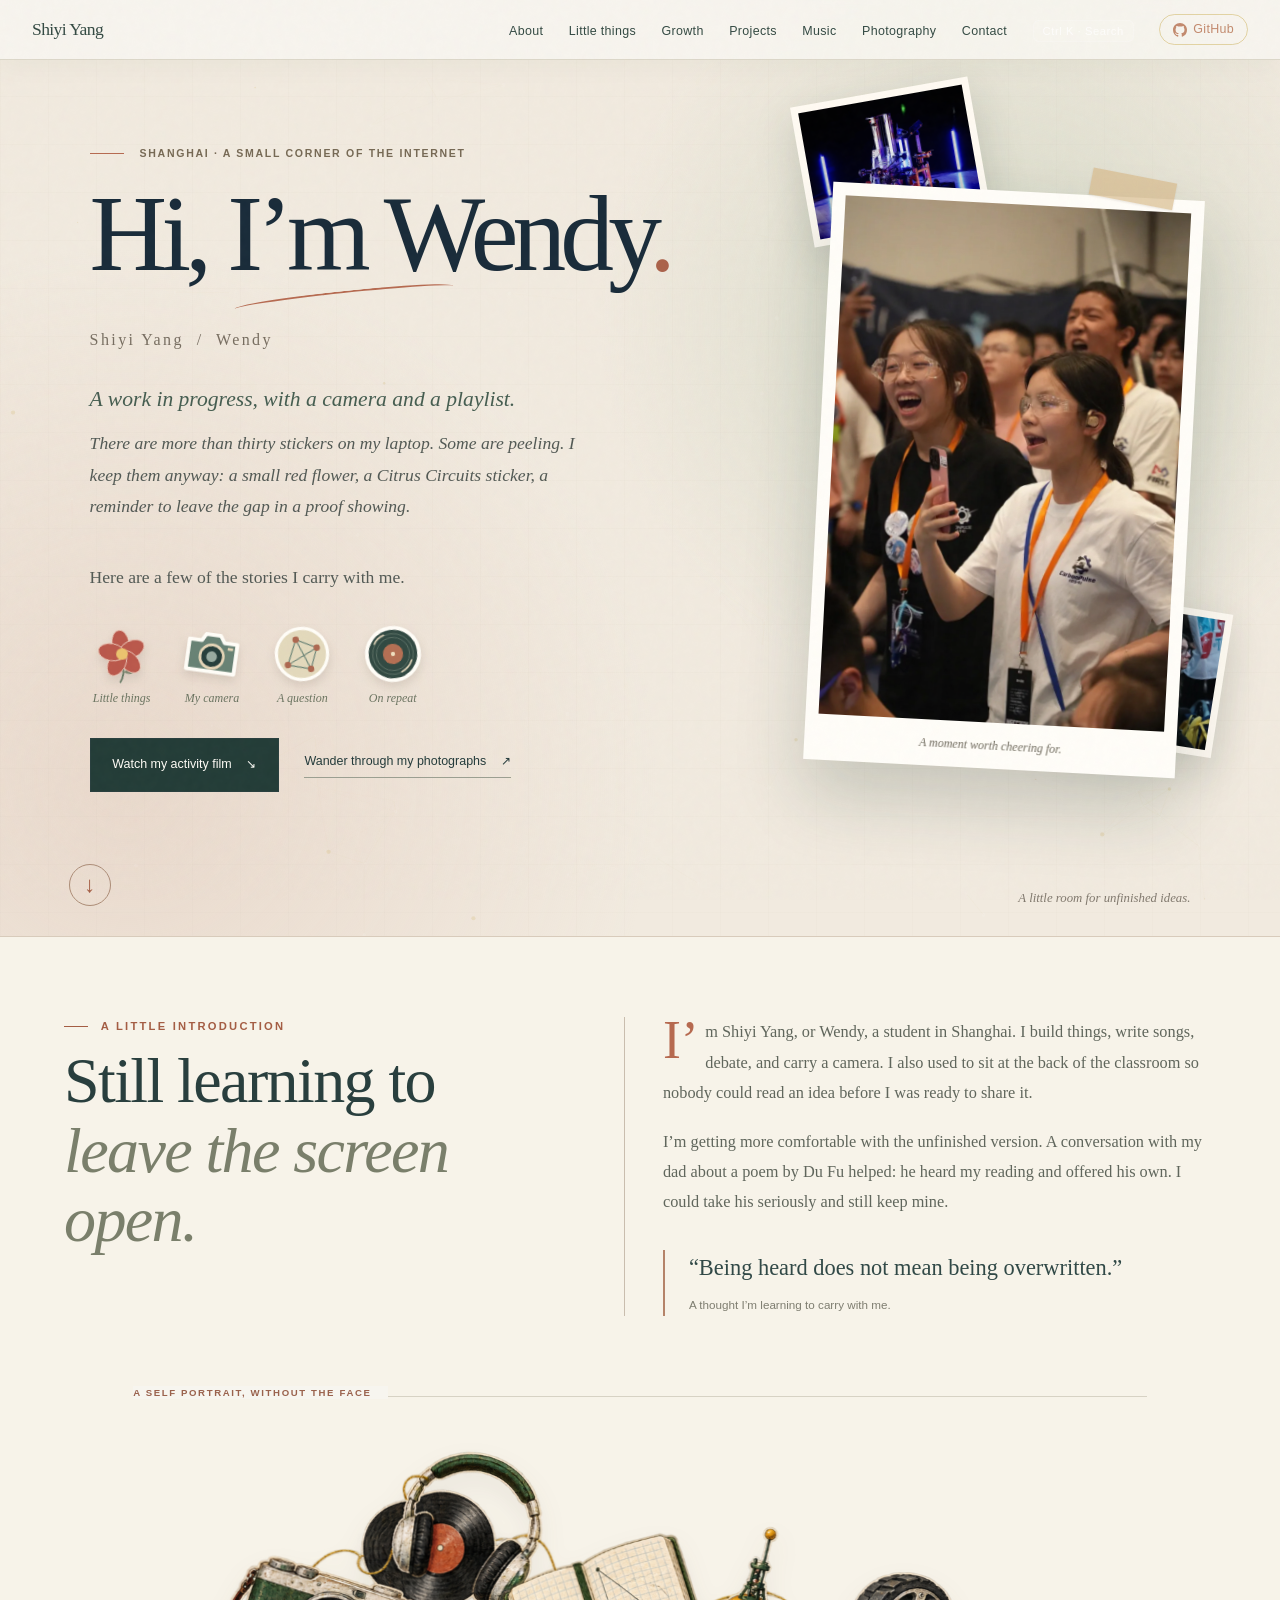
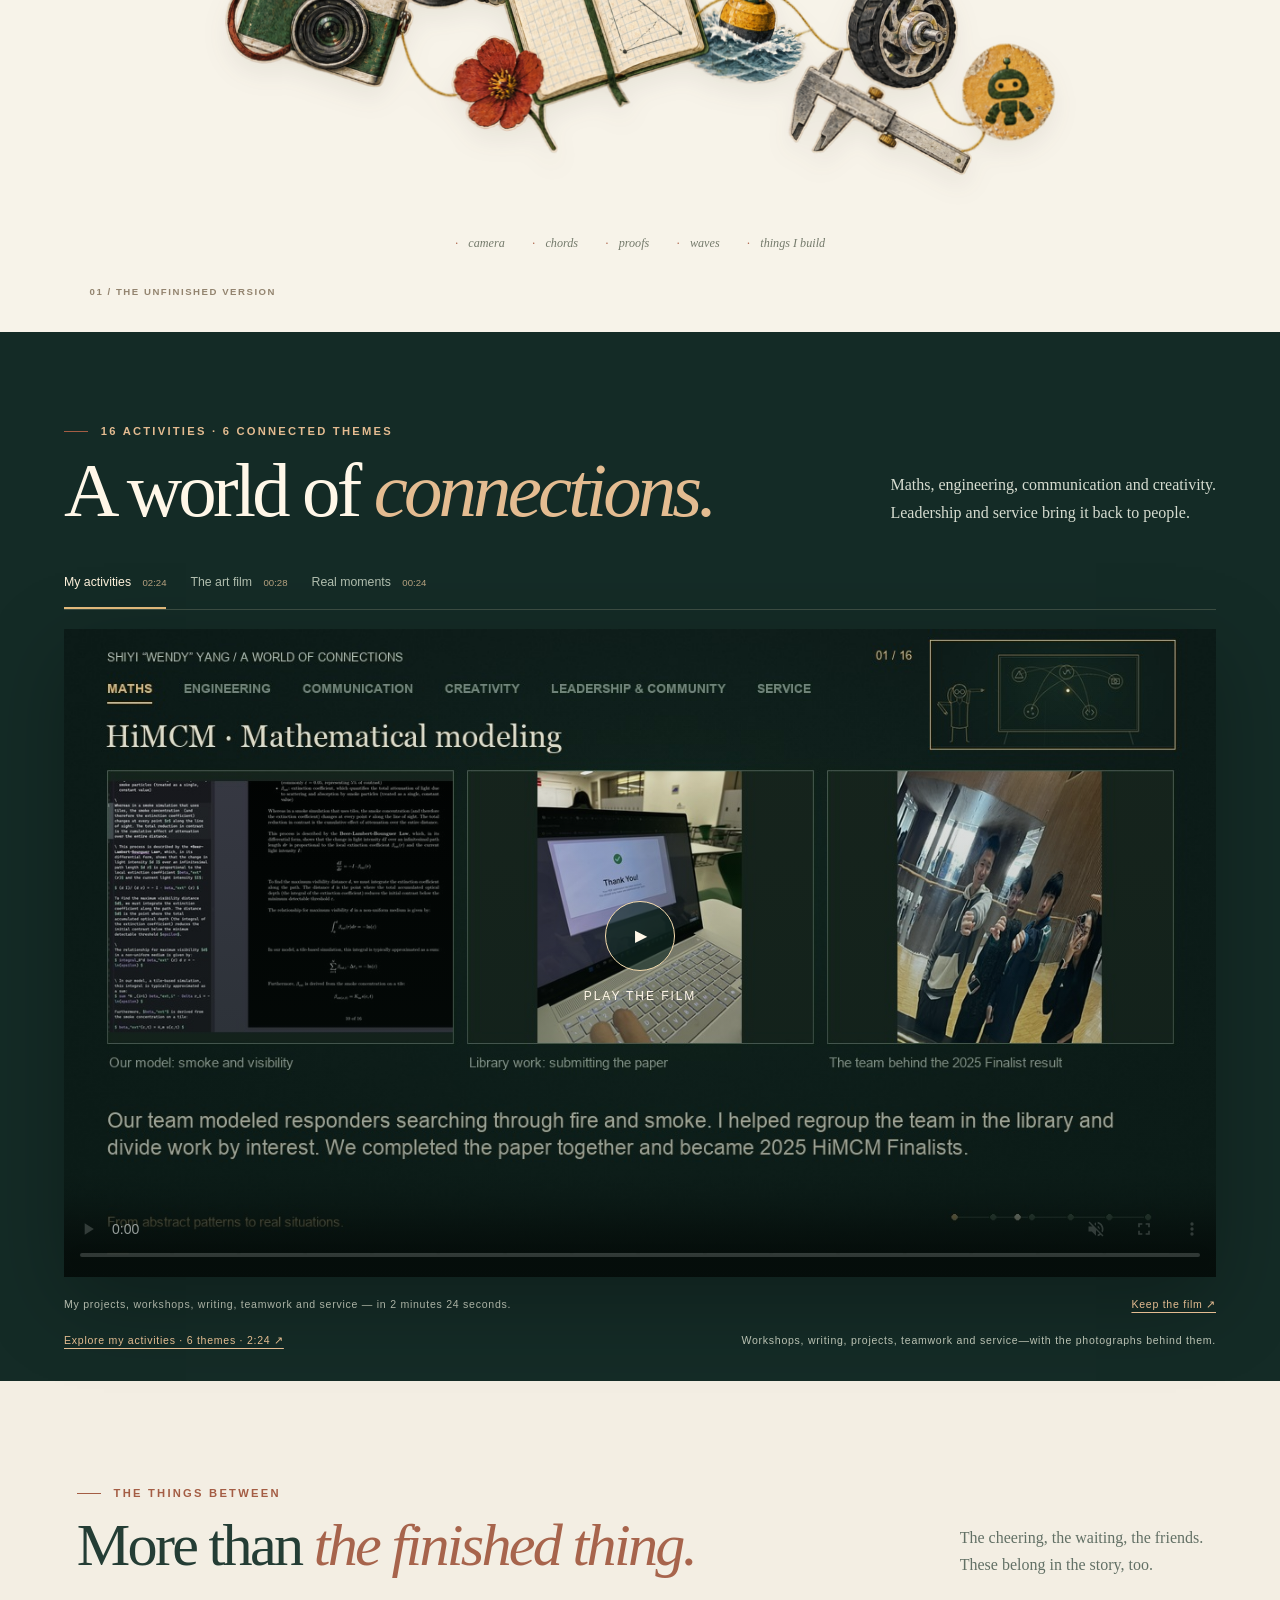
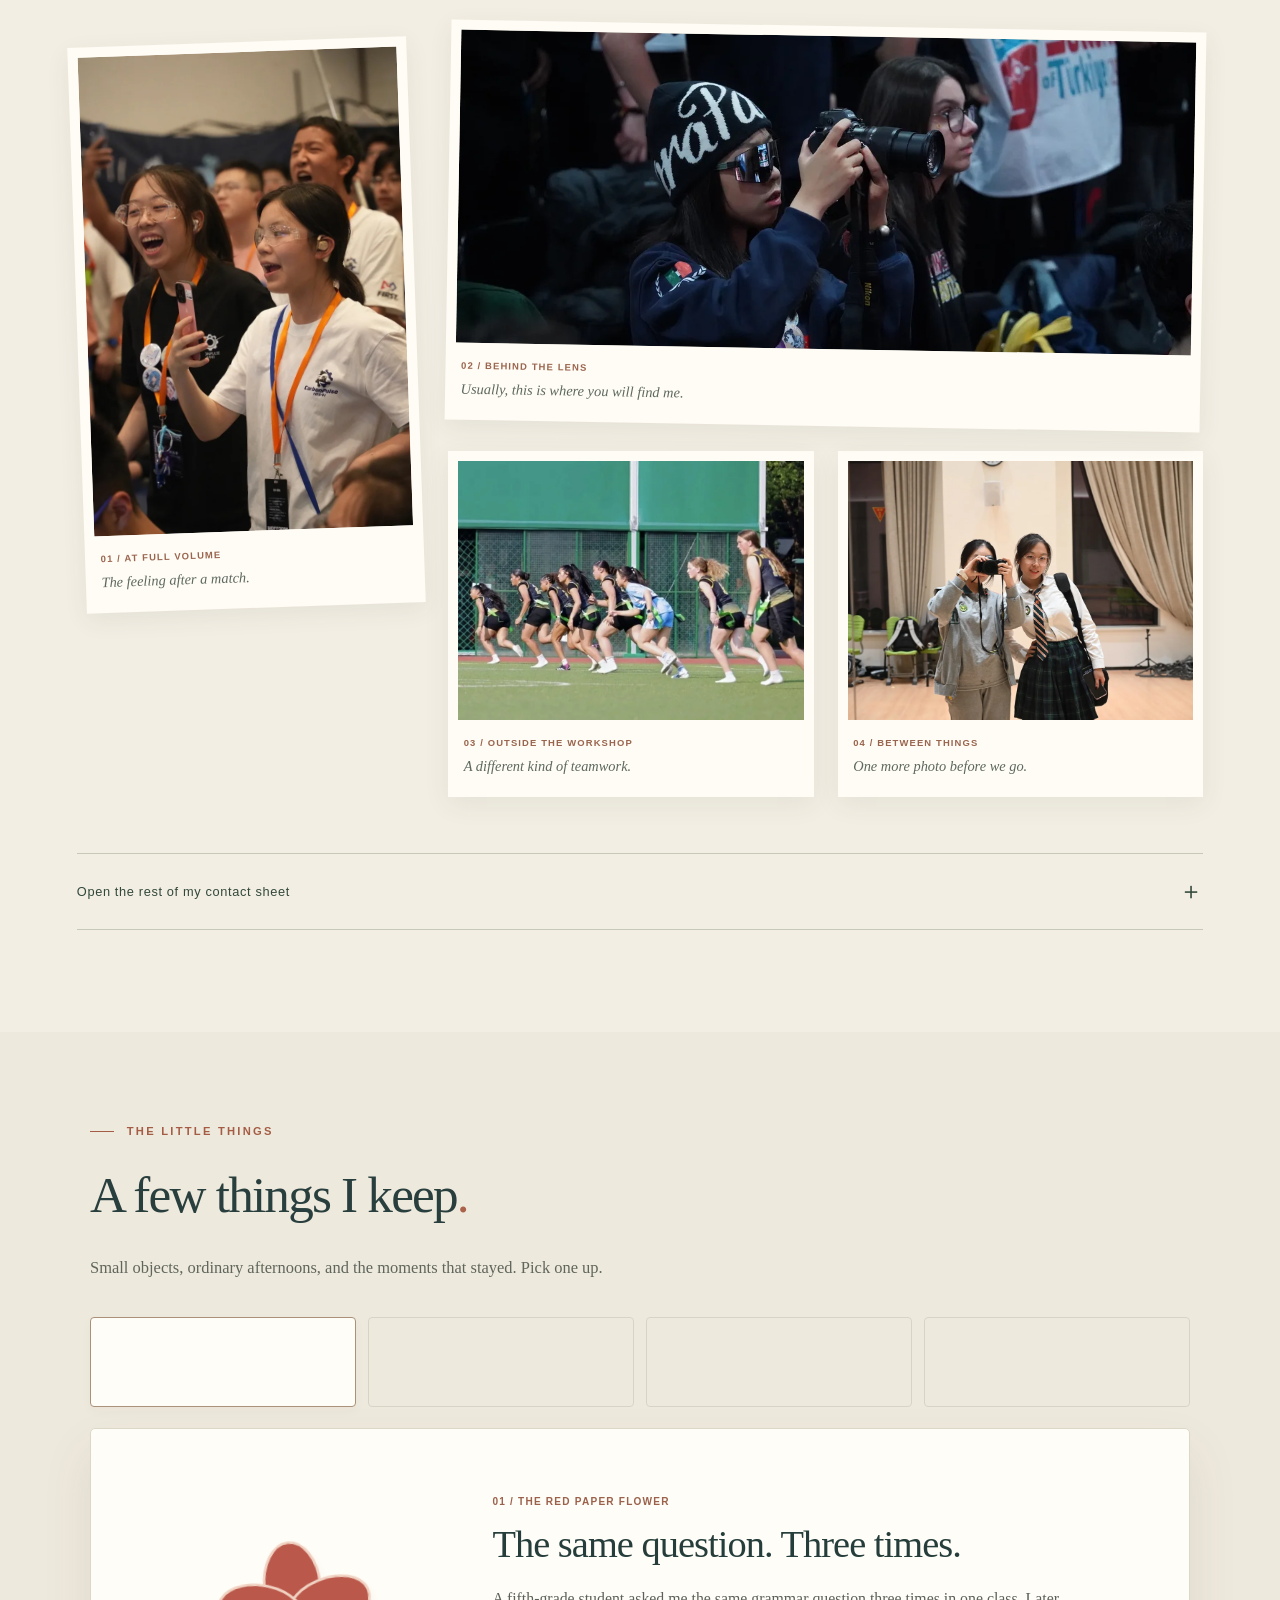
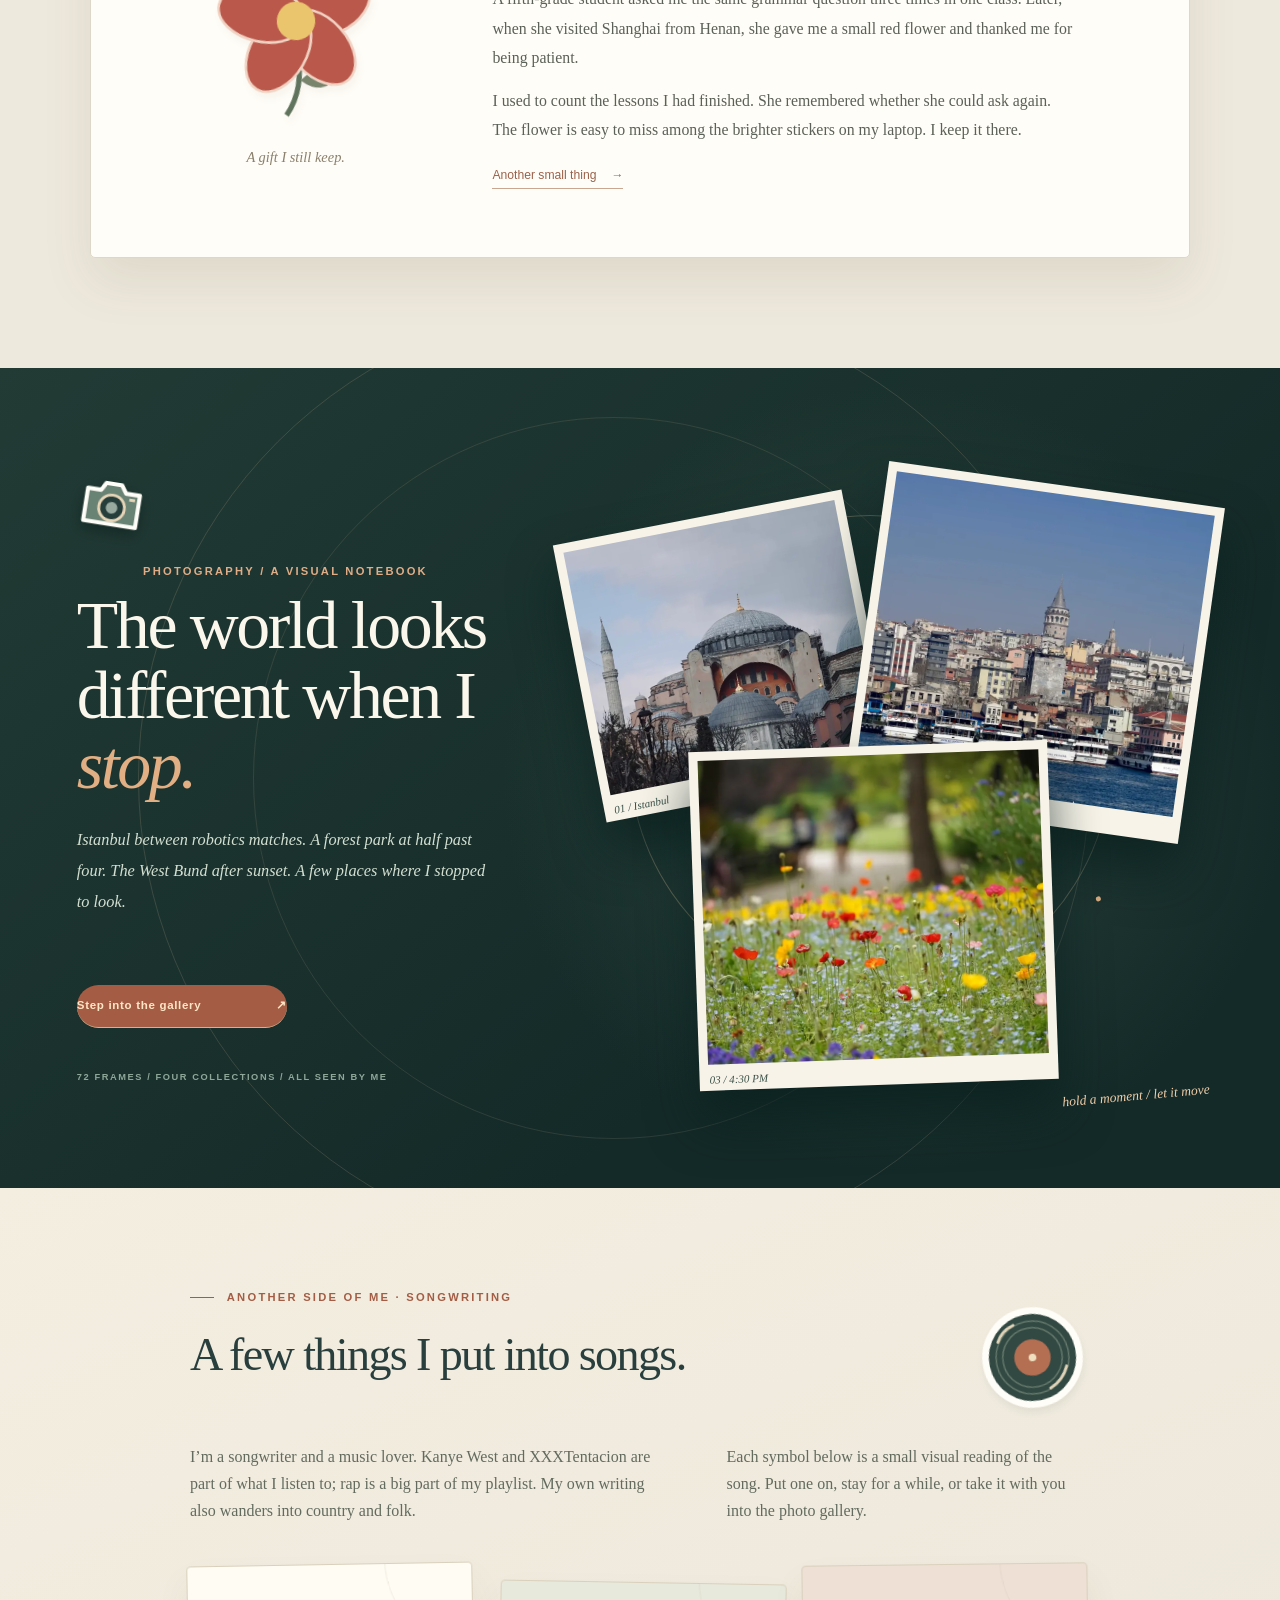
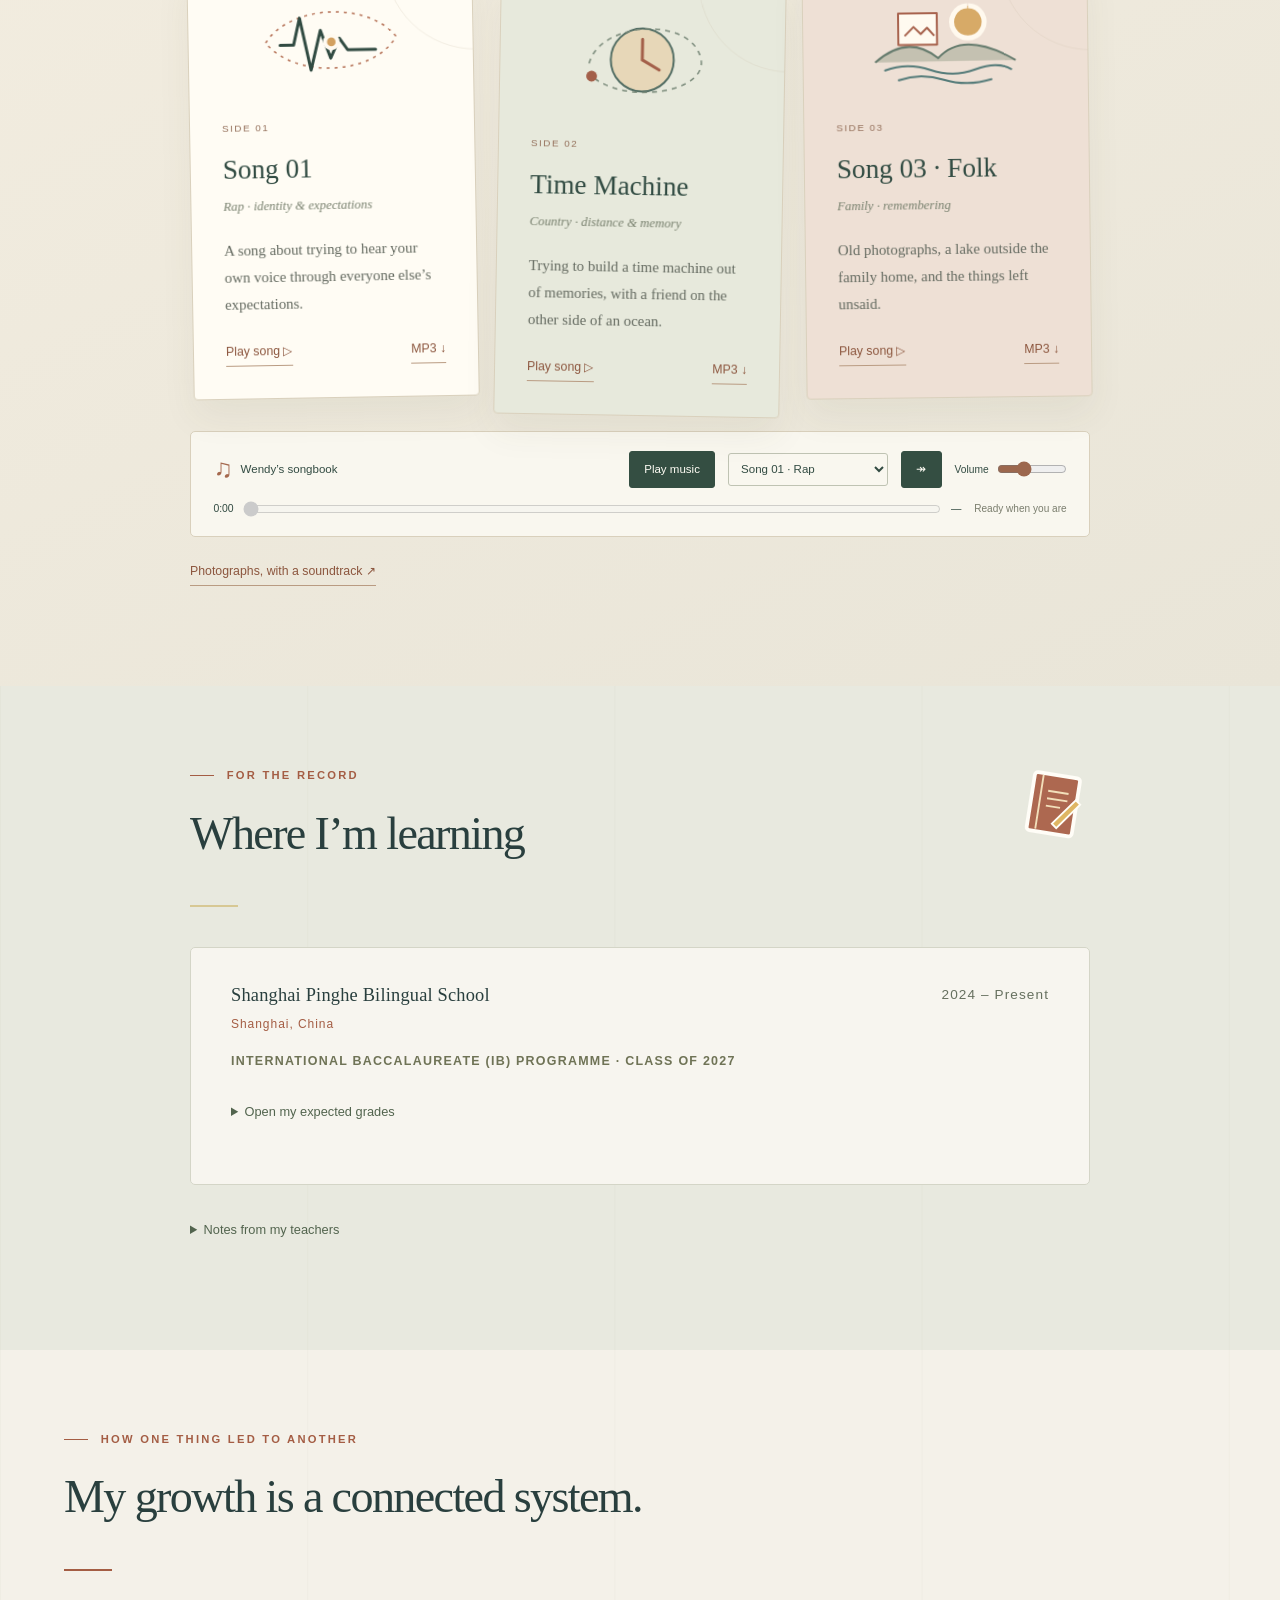
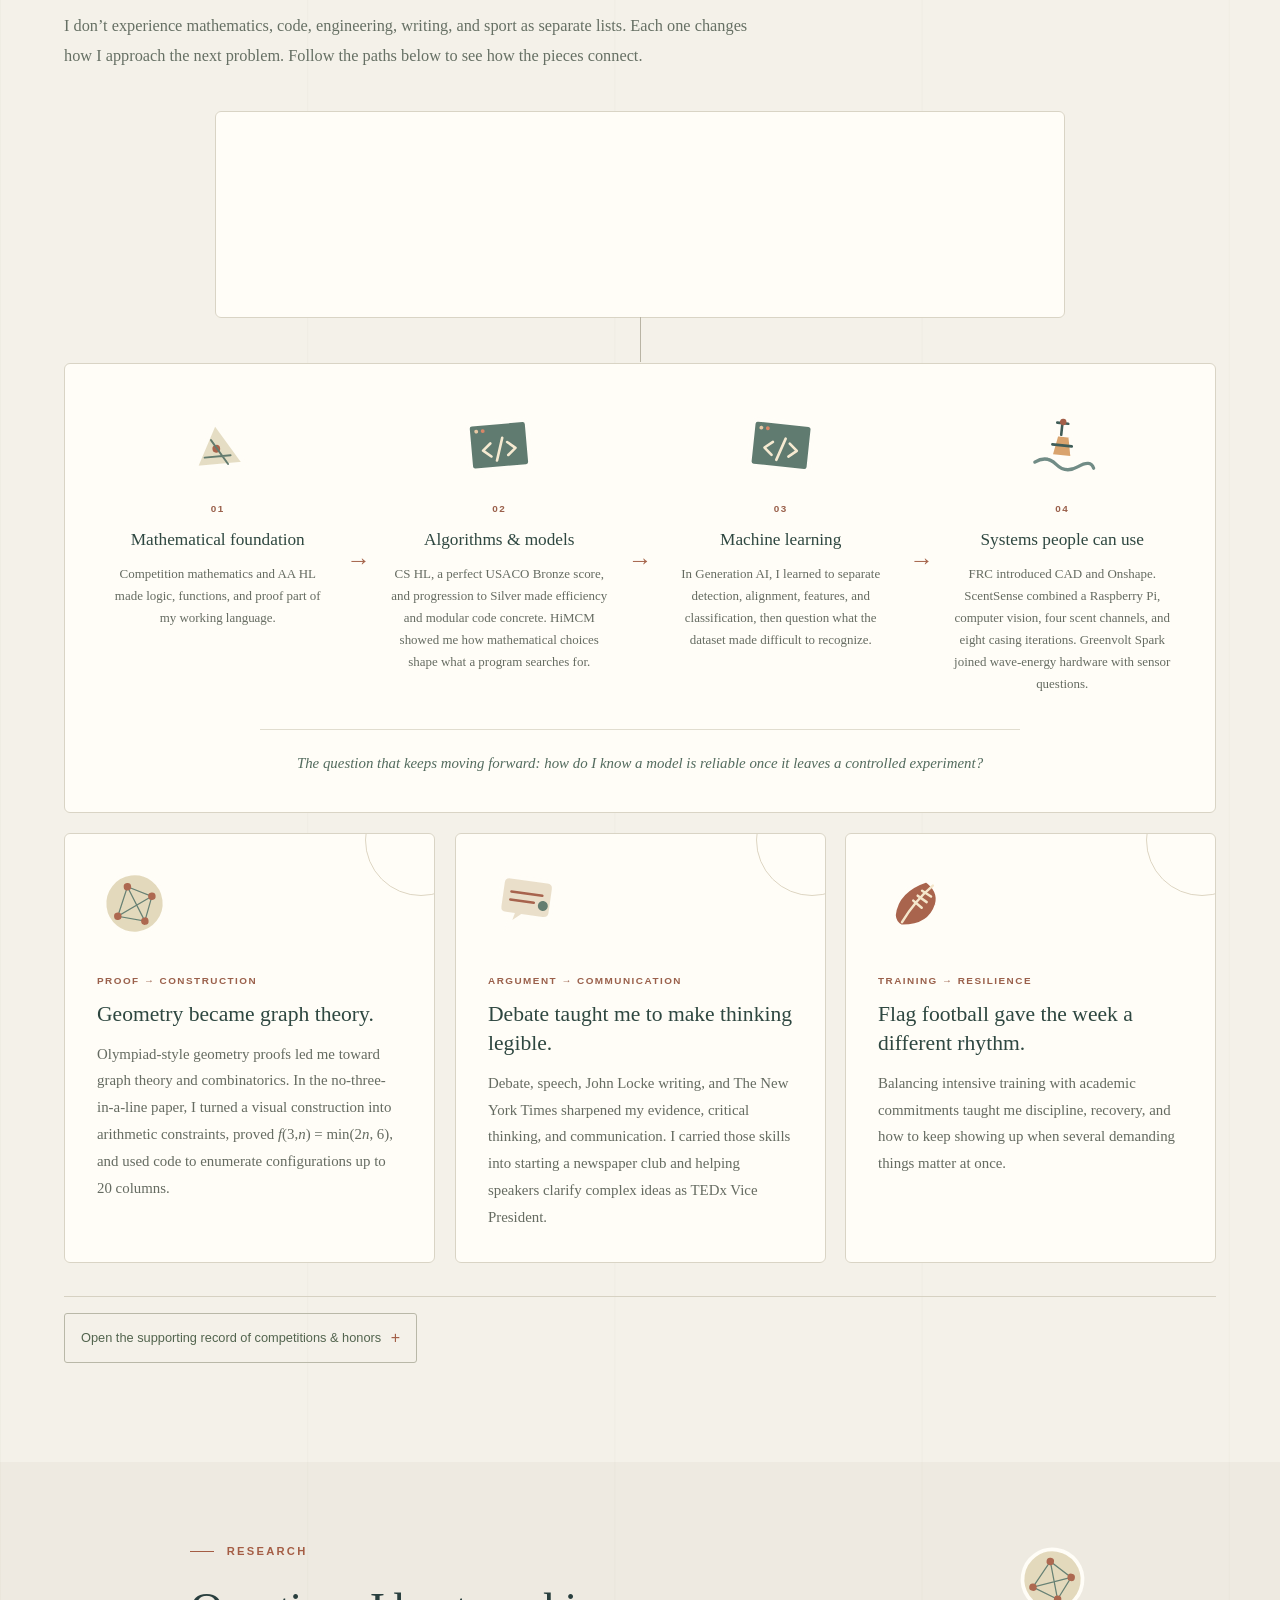
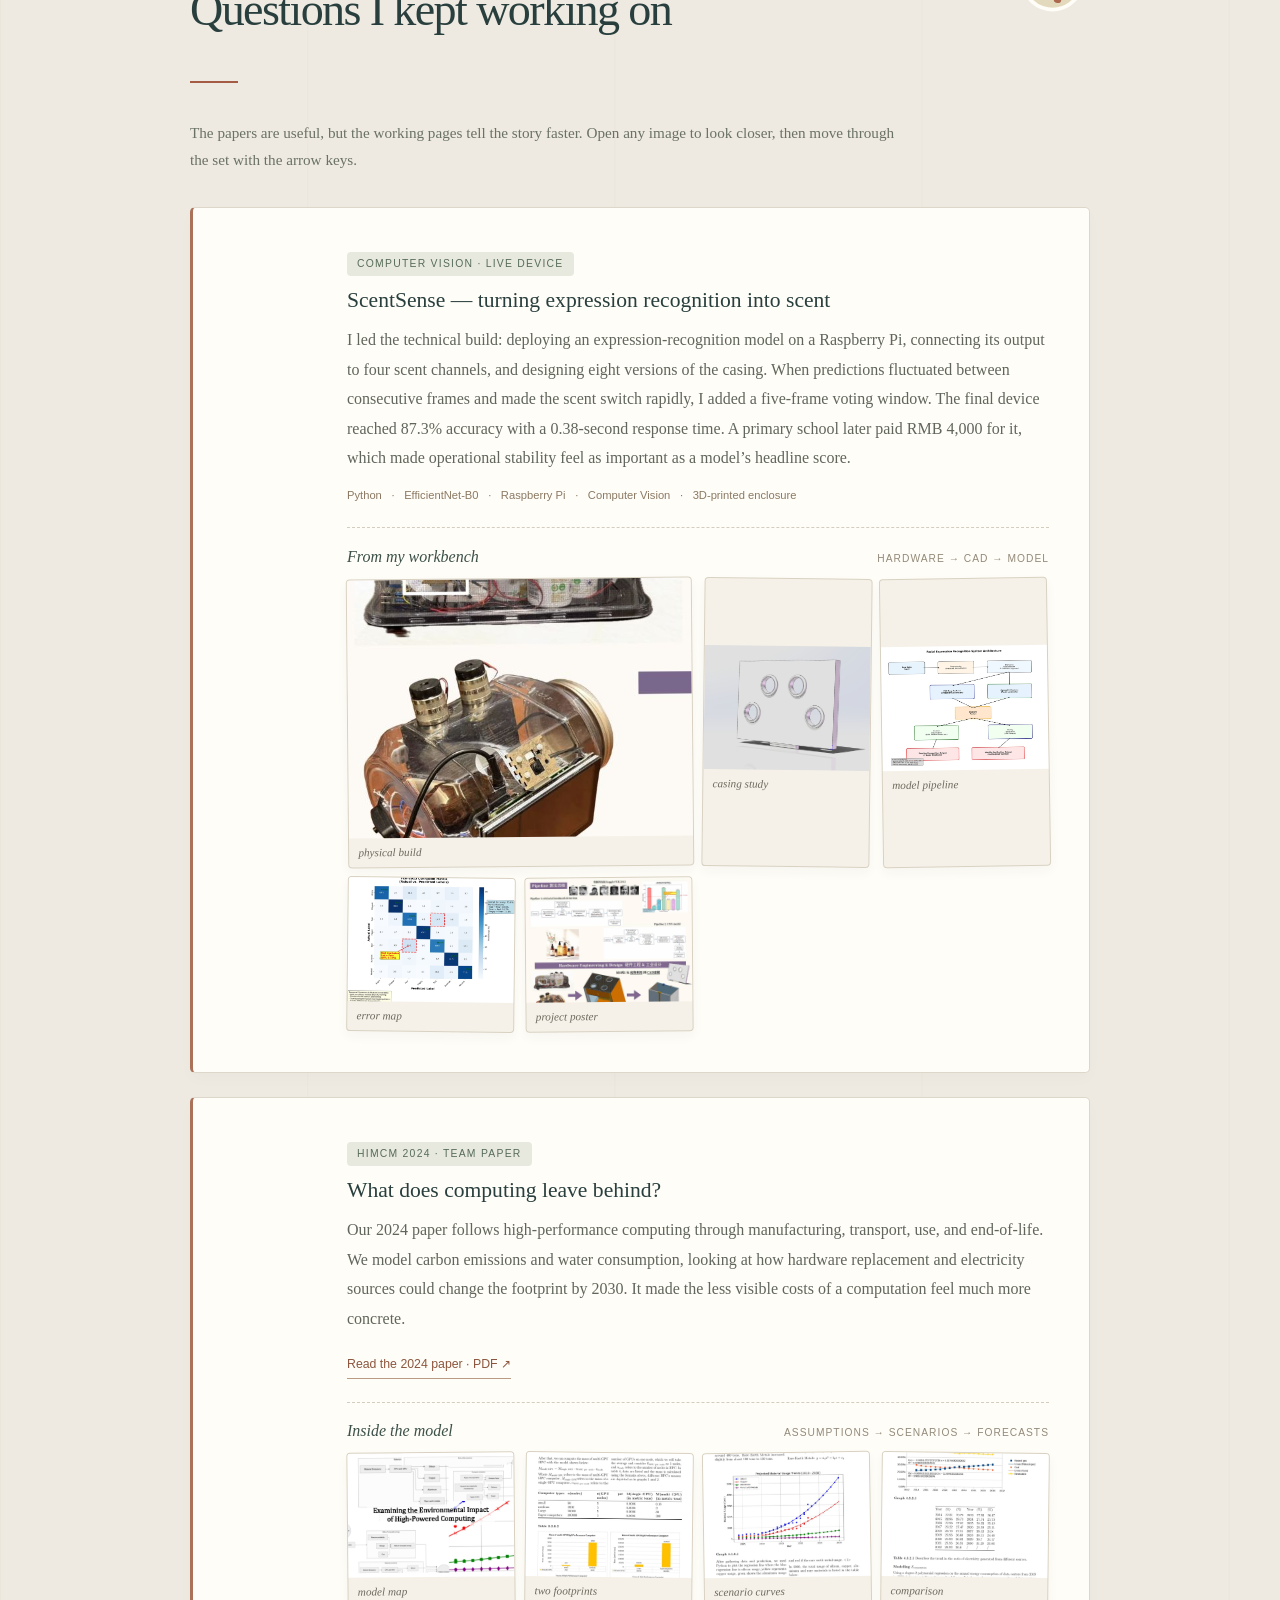
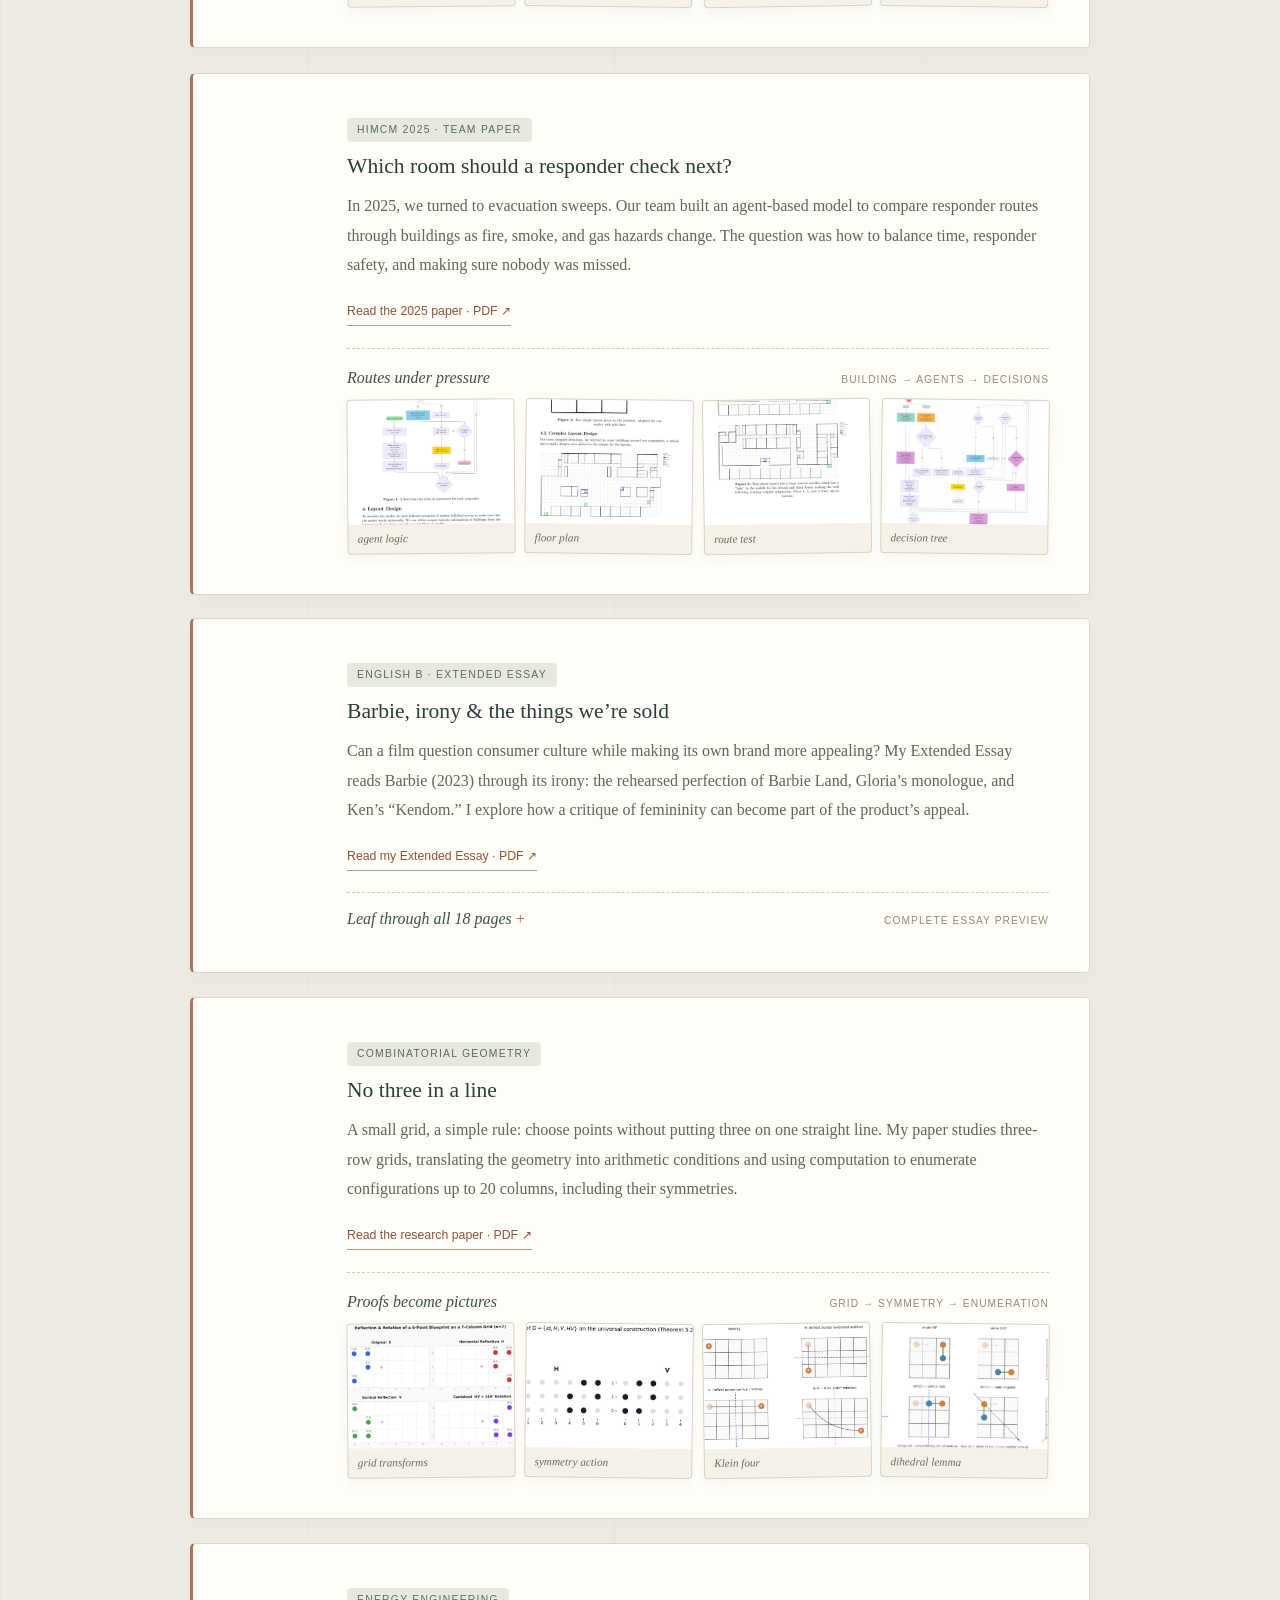
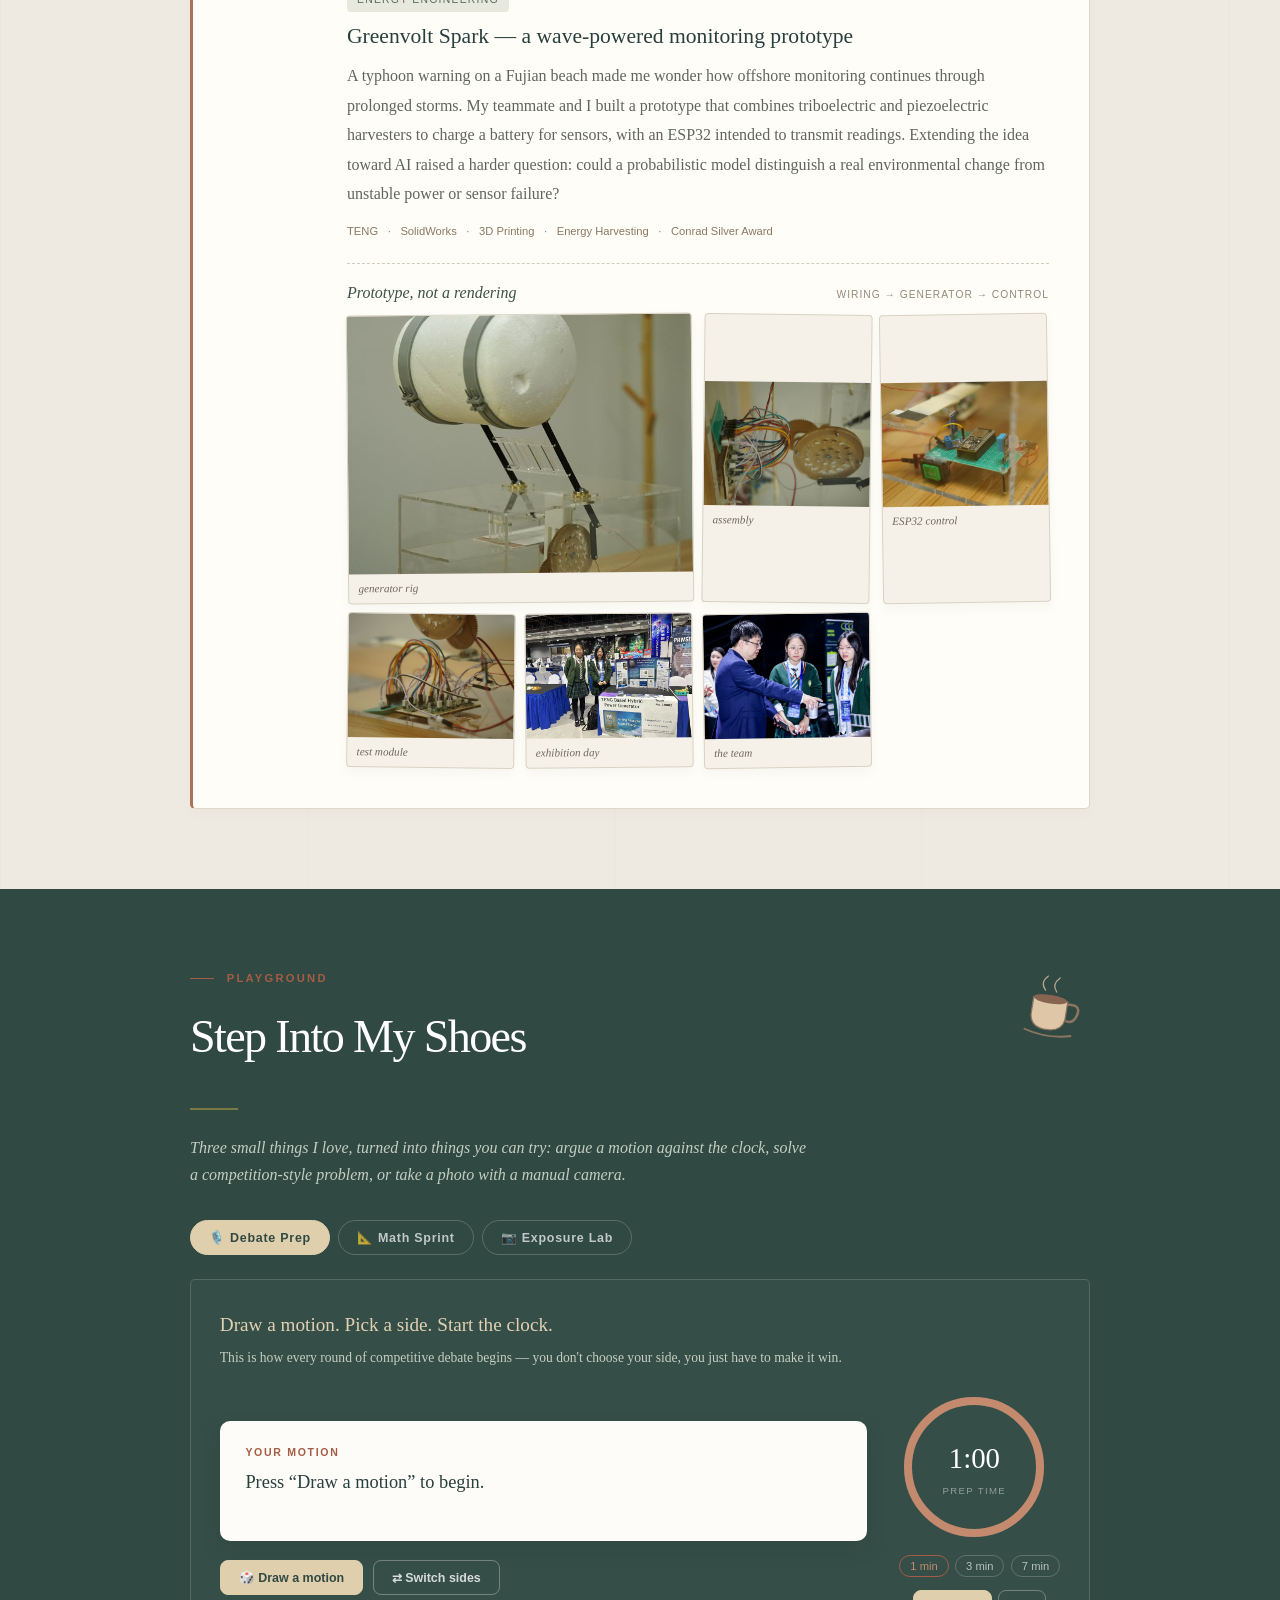
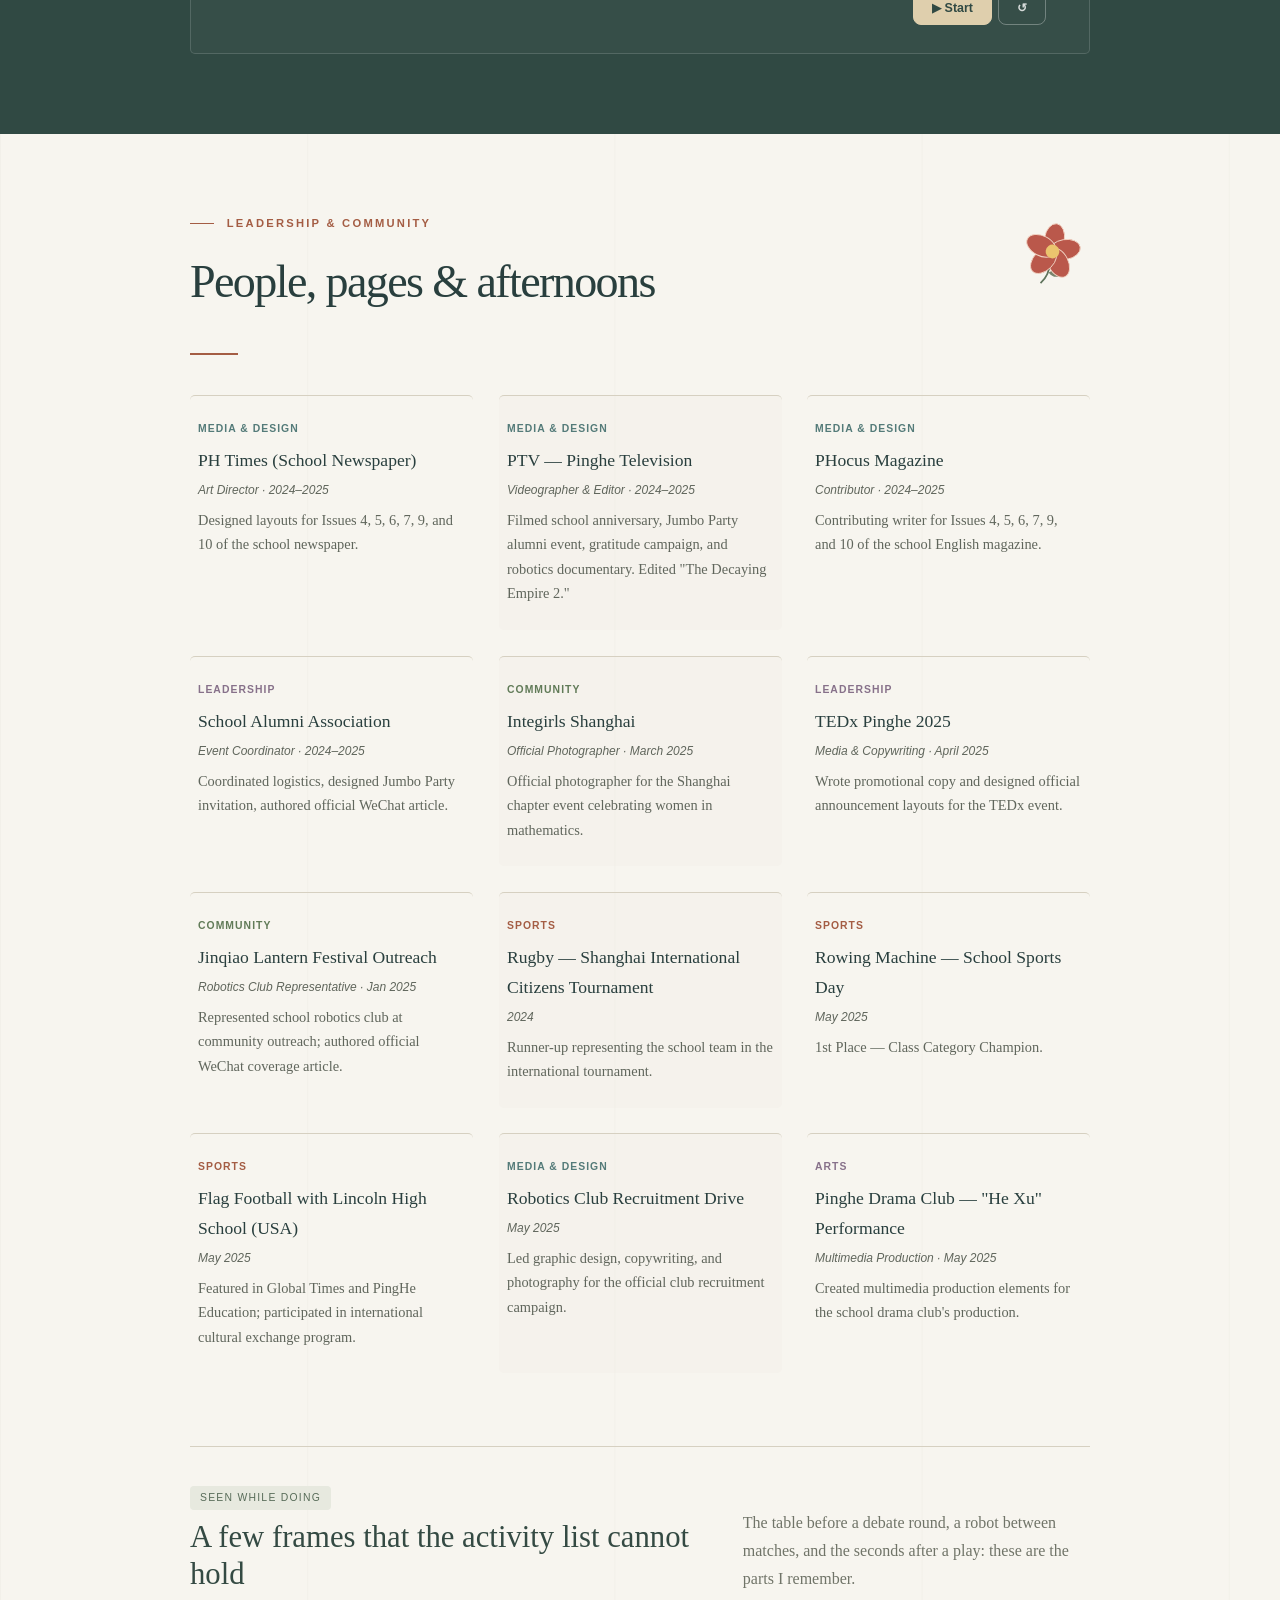
==== commit 5863e8e0: "Publish activity film with grouped photos and golden animation" ====
--- a/index.html
+++ b/index.html
@@ -1013,7 +1013,7 @@
 <script src="music.js" defer></script>
 <script src="interactions.js" defer></script>
 <script src="evidence.js" defer></script>
-<script src="chapters.js?v=9" defer></script>
+<script src="chapters.js?v=10" defer></script>
 <script src="atelier.js?v=1" defer></script>
 </head>
 <body>
@@ -1052,7 +1052,7 @@
     <p class="hero-tagline">There are more than thirty stickers on my laptop. Some are peeling. I keep them anyway: a small red flower, a Citrus Circuits sticker, a reminder to leave the gap in a proof showing.</p>
     <p class="hero-invitation">Here are a few of the stories I carry with me.</p>
     <div class="sticker-shortcuts" aria-label="A few ways to get to know me"><a href="#curiosity" aria-label="Read the story of a small red flower"><svg viewBox="0 0 120 120" aria-hidden="true"><use href="#memory-flower"/></svg><span>Little things</span></a><a href="photography.html" aria-label="Explore my photographs"><svg viewBox="0 0 120 120" aria-hidden="true"><use href="#memory-camera"/></svg><span>My camera</span></a><a href="#playground" aria-label="Try my puzzles and playground"><svg viewBox="0 0 120 120" aria-hidden="true"><use href="#memory-graph"/></svg><span>A question</span></a><a href="#music" aria-label="Listen to my songs"><svg viewBox="0 0 120 120" aria-hidden="true"><use href="#memory-record"/></svg><span>On repeat</span></a></div><div class="personal-actions">
-      <a class="personal-primary" href="#chapters">Watch my little film <span aria-hidden="true">↘</span></a>
+      <a class="personal-primary" href="#chapters">Watch my activity film <span aria-hidden="true">↘</span></a>
       <a href="photography.html">Wander through my photographs <span aria-hidden="true">↗</span></a>
     </div>
     </div>
@@ -1091,21 +1091,23 @@
 <!-- A film that plays independently of page scrolling. -->
 <section id="chapters" class="film-section" aria-labelledby="film-heading">
   <header class="film-intro">
-    <div><div class="section-label">Two small films · one world</div><h2 id="film-heading">The robot <em>&amp; me.</em></h2></div>
-    <p>From a spark to a shared workbench.<br>An imagined world, and the real moments behind it.</p>
+    <div><div class="section-label">16 activities · 6 connected themes</div><h2 id="film-heading">A world of <em>connections.</em></h2></div>
+    <p>Maths, engineering, communication and creativity.<br>Leadership and service bring it back to people.</p>
   </header>
   <div class="film-selector" role="group" aria-label="Choose a film">
-    <button type="button" data-film="art" aria-pressed="true">The art film <span>00:28</span></button>
+    <button type="button" data-film="activities" aria-pressed="true">My activities <span>02:24</span></button>
+    <button type="button" data-film="art" aria-pressed="false">The art film <span>00:28</span></button>
     <button type="button" data-film="real" aria-pressed="false">Real moments <span>00:24</span></button>
   </div>
   <div class="film-frame">
-    <video id="story-film" controls muted loop playsinline preload="none" poster="assets/films/the-spark-art-poster.jpg" aria-label="The robot and me: an illustrated film of a spark, a blueprint, rotating connections, and a shared workshop" aria-describedby="film-description">
-      <source data-src="assets/films/the-spark-art-film.mp4" type="video/mp4">
-      <p>Your browser cannot play this film. <a href="assets/films/the-spark-art-film.mp4">Download the MP4</a>.</p>
+    <video id="story-film" controls muted loop playsinline preload="none" poster="assets/activities/thematic-story-01.jpg" aria-label="A world of connections: sixteen activities with real photos, labeled illustrations and golden animation" aria-describedby="film-description">
+      <source data-src="assets/films/a-world-of-connections-real-activities.mp4" type="video/mp4">
+      <p>Your browser cannot play this film. <a href="assets/films/a-world-of-connections-real-activities.mp4">Download the MP4</a>.</p>
     </video>
-    <button class="film-start" type="button" aria-label="Play The robot and me"><span aria-hidden="true">▶</span><span>Play the film</span></button>
+    <button class="film-start" type="button" aria-label="Play A world of connections"><span aria-hidden="true">▶</span><span>Play the film</span></button>
   </div>
-  <div class="film-footer"><span id="film-description">An imagined world, inspired by my robotics photographs.</span><a id="film-download" href="assets/films/the-spark-art-film.mp4" download>Keep the film ↗</a></div>
+  <div class="film-footer"><span id="film-description">My projects, workshops, writing, teamwork and service — in 2 minutes 24 seconds.</span><a id="film-download" href="assets/films/a-world-of-connections-real-activities.mp4" download>Keep the film ↗</a></div>
+  <p class="film-footer"><a href="activity-film.html">Explore my activities · 6 themes · 2:24 ↗</a><span>Workshops, writing, projects, teamwork and service—with the photographs behind them.</span></p>
 </section>
 
 <section id="life-in-frames" aria-labelledby="life-heading">
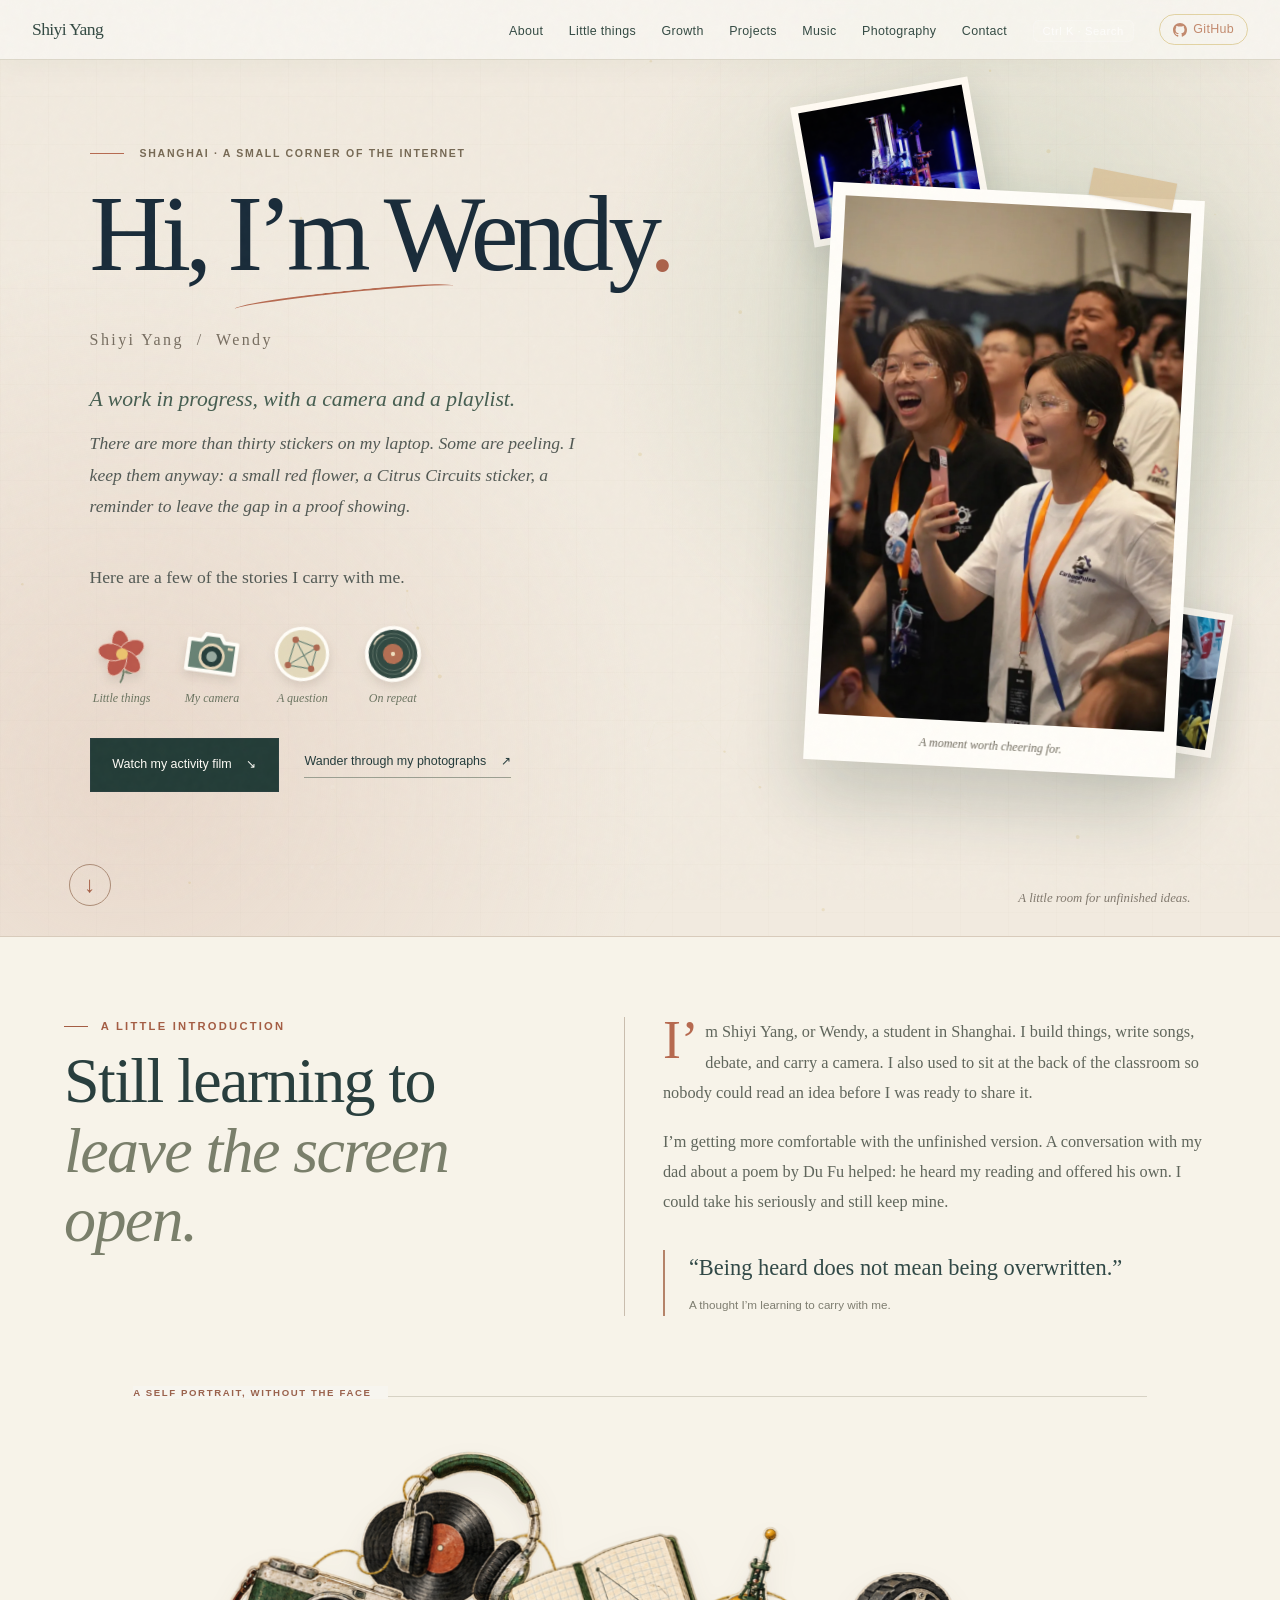
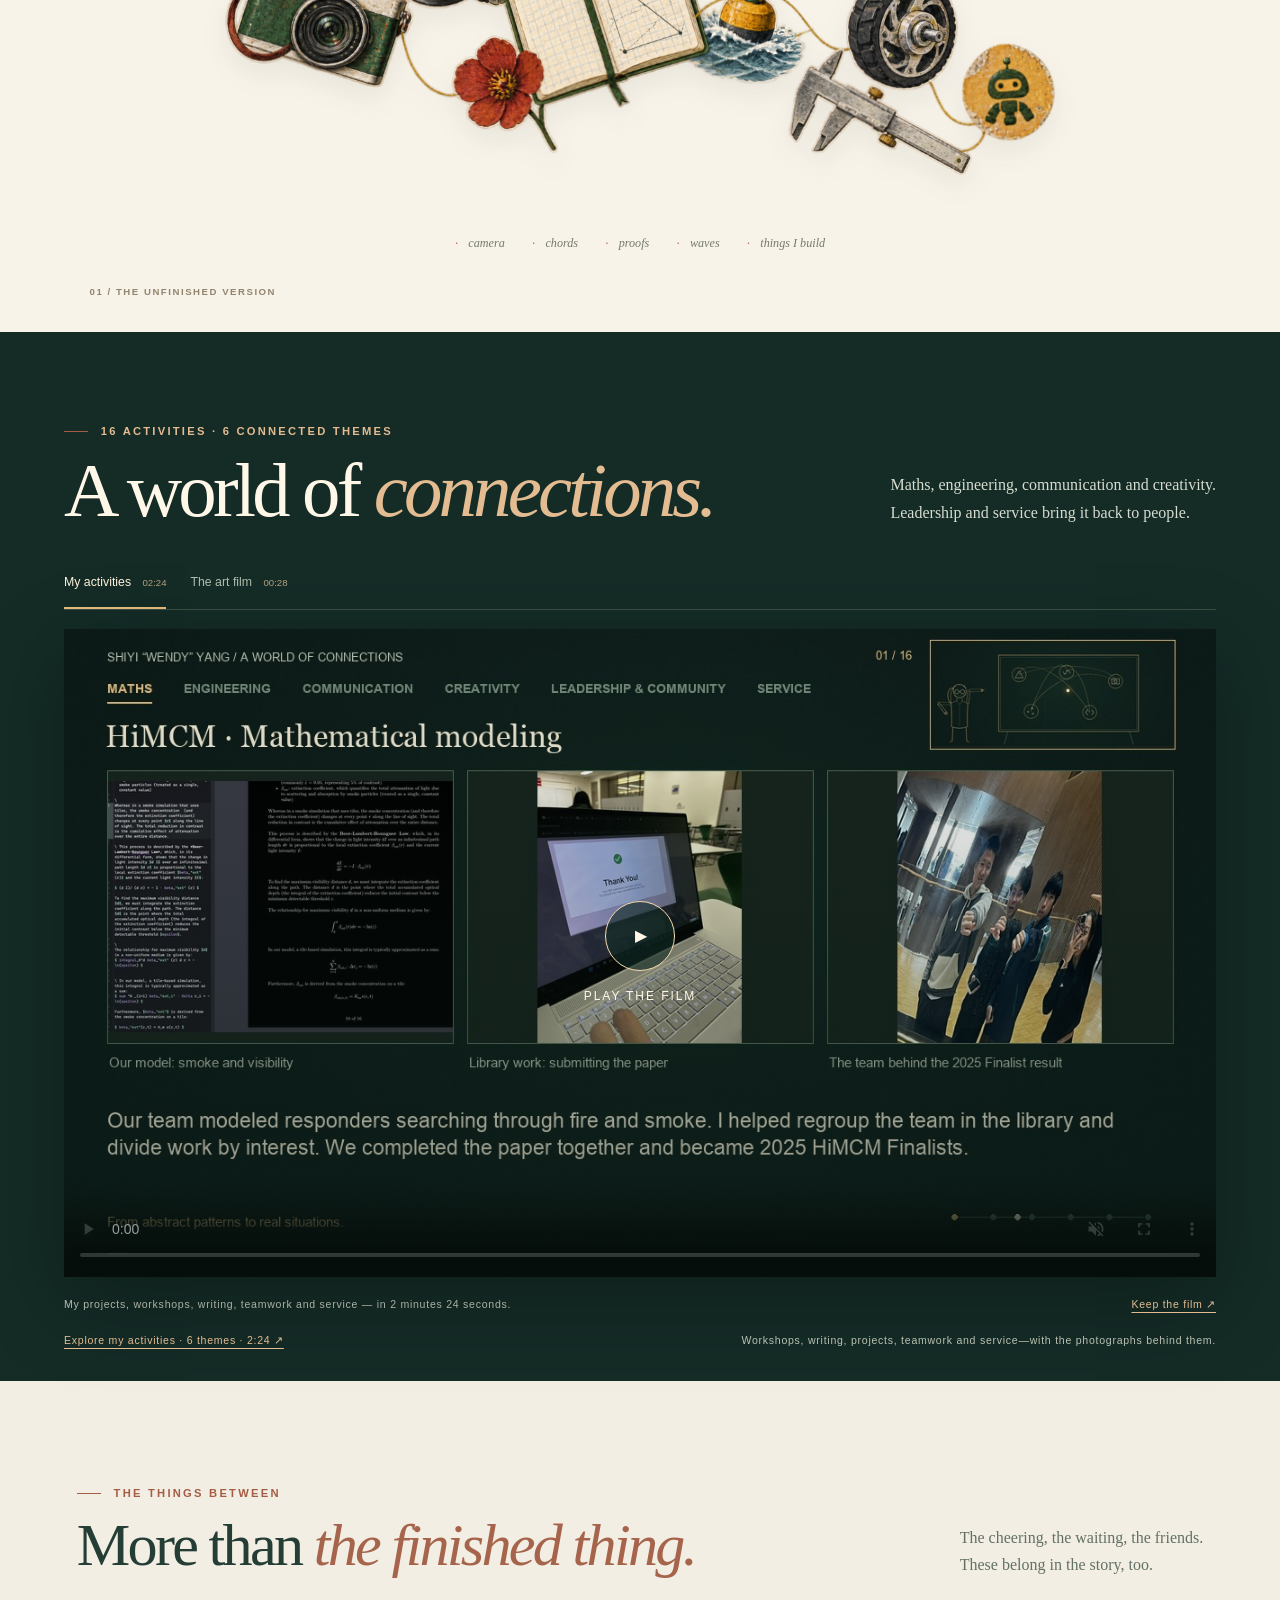
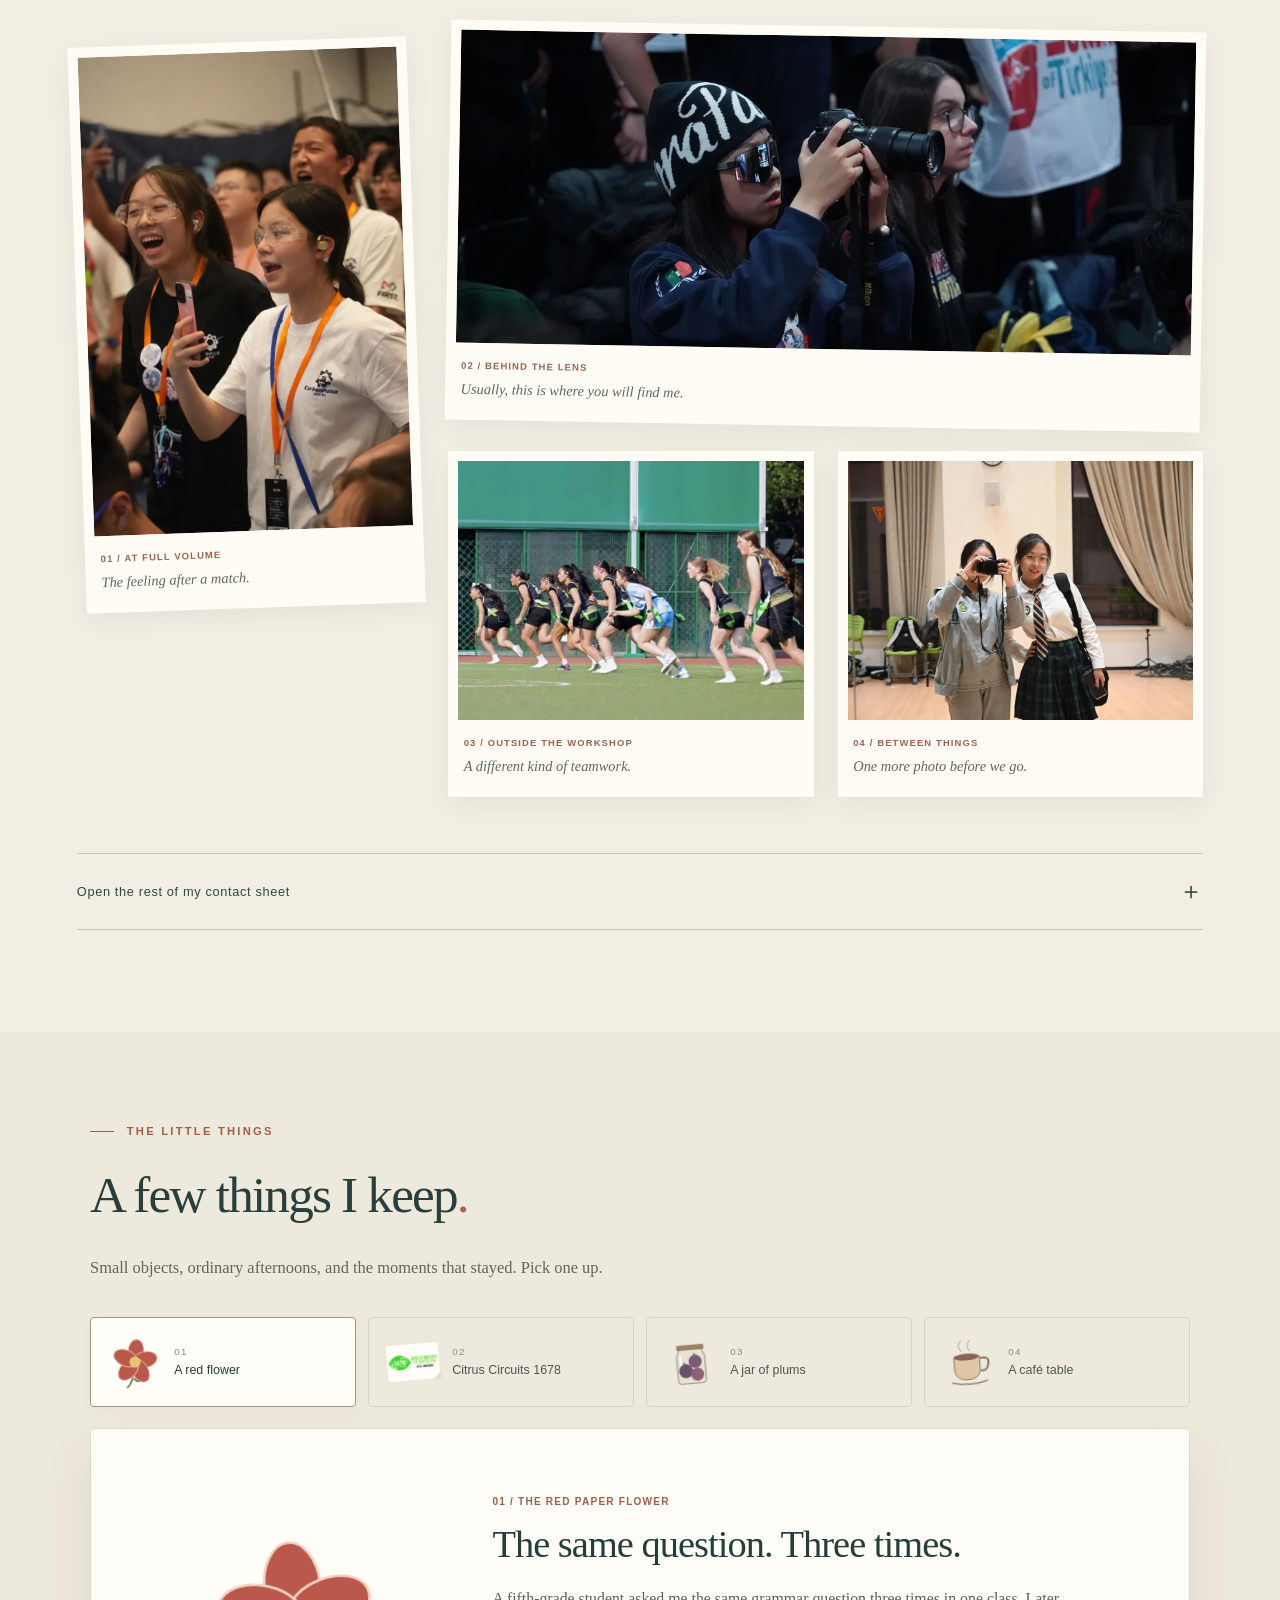
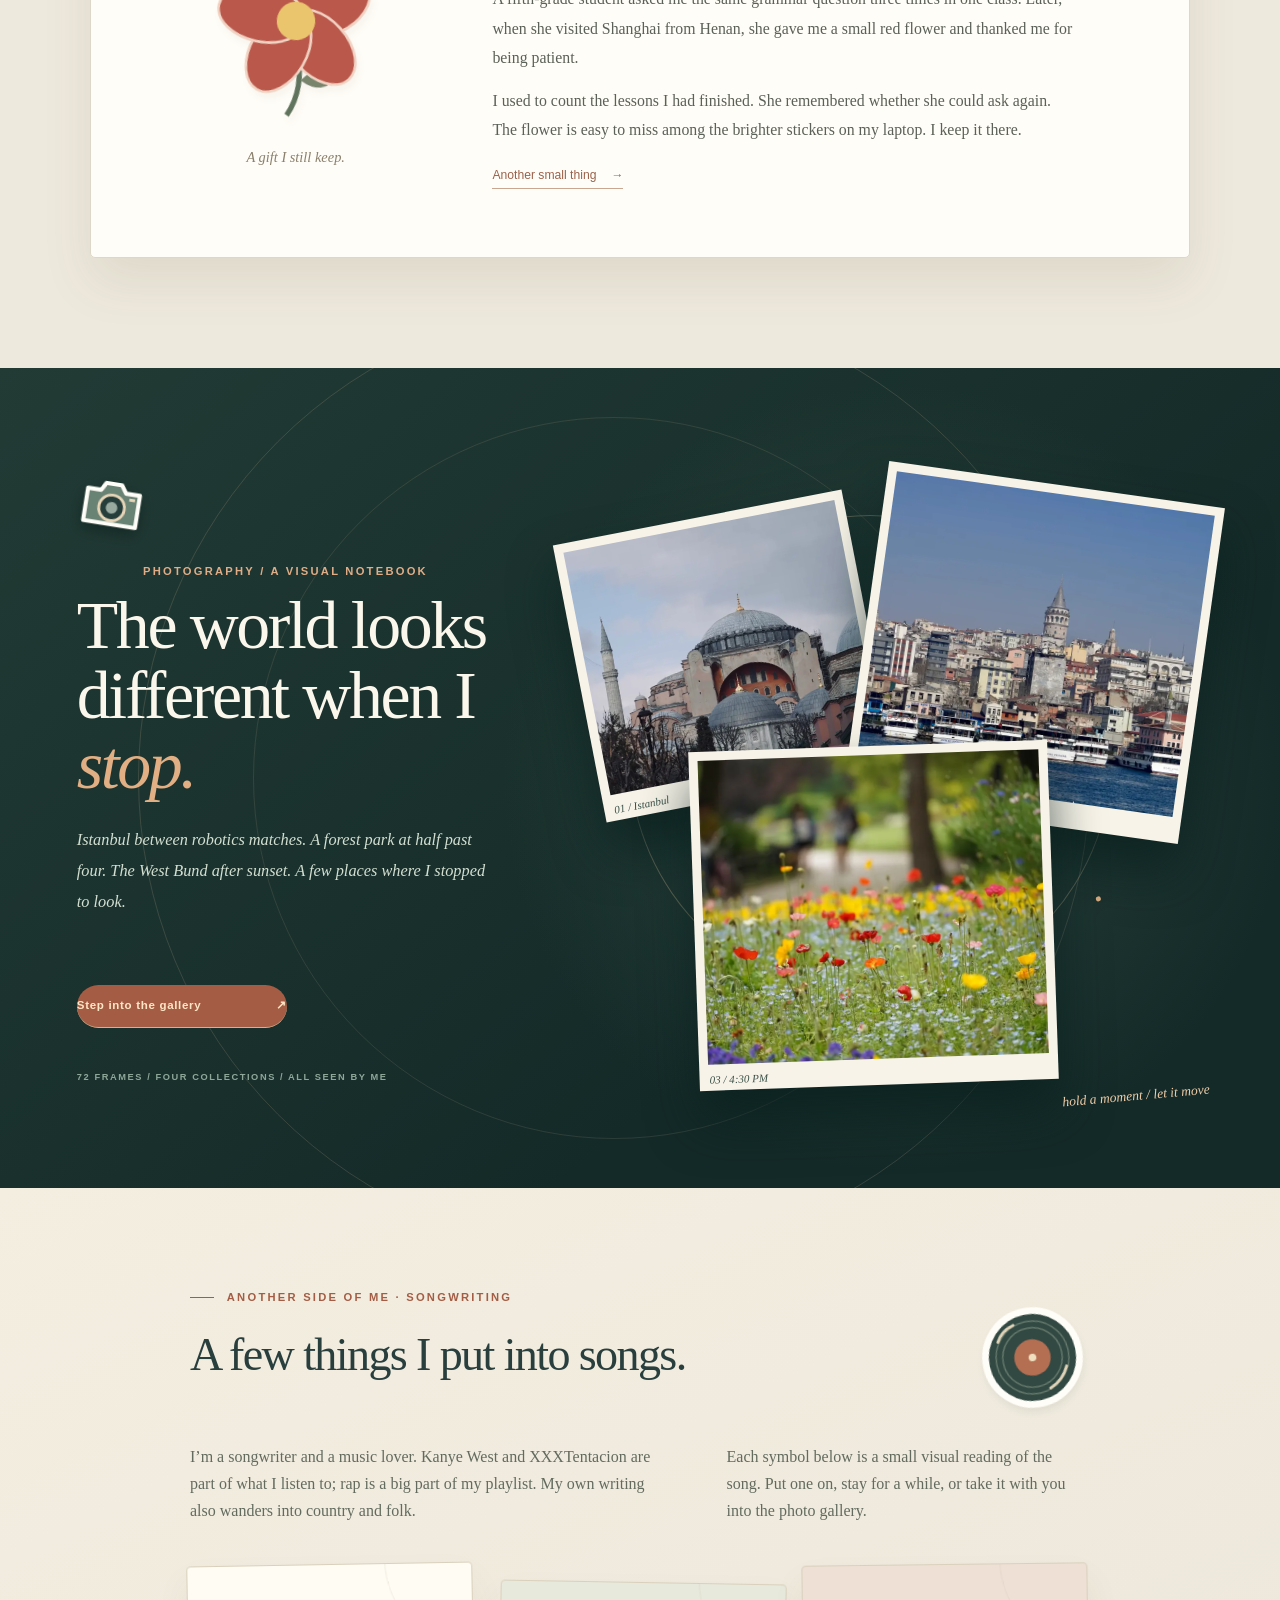
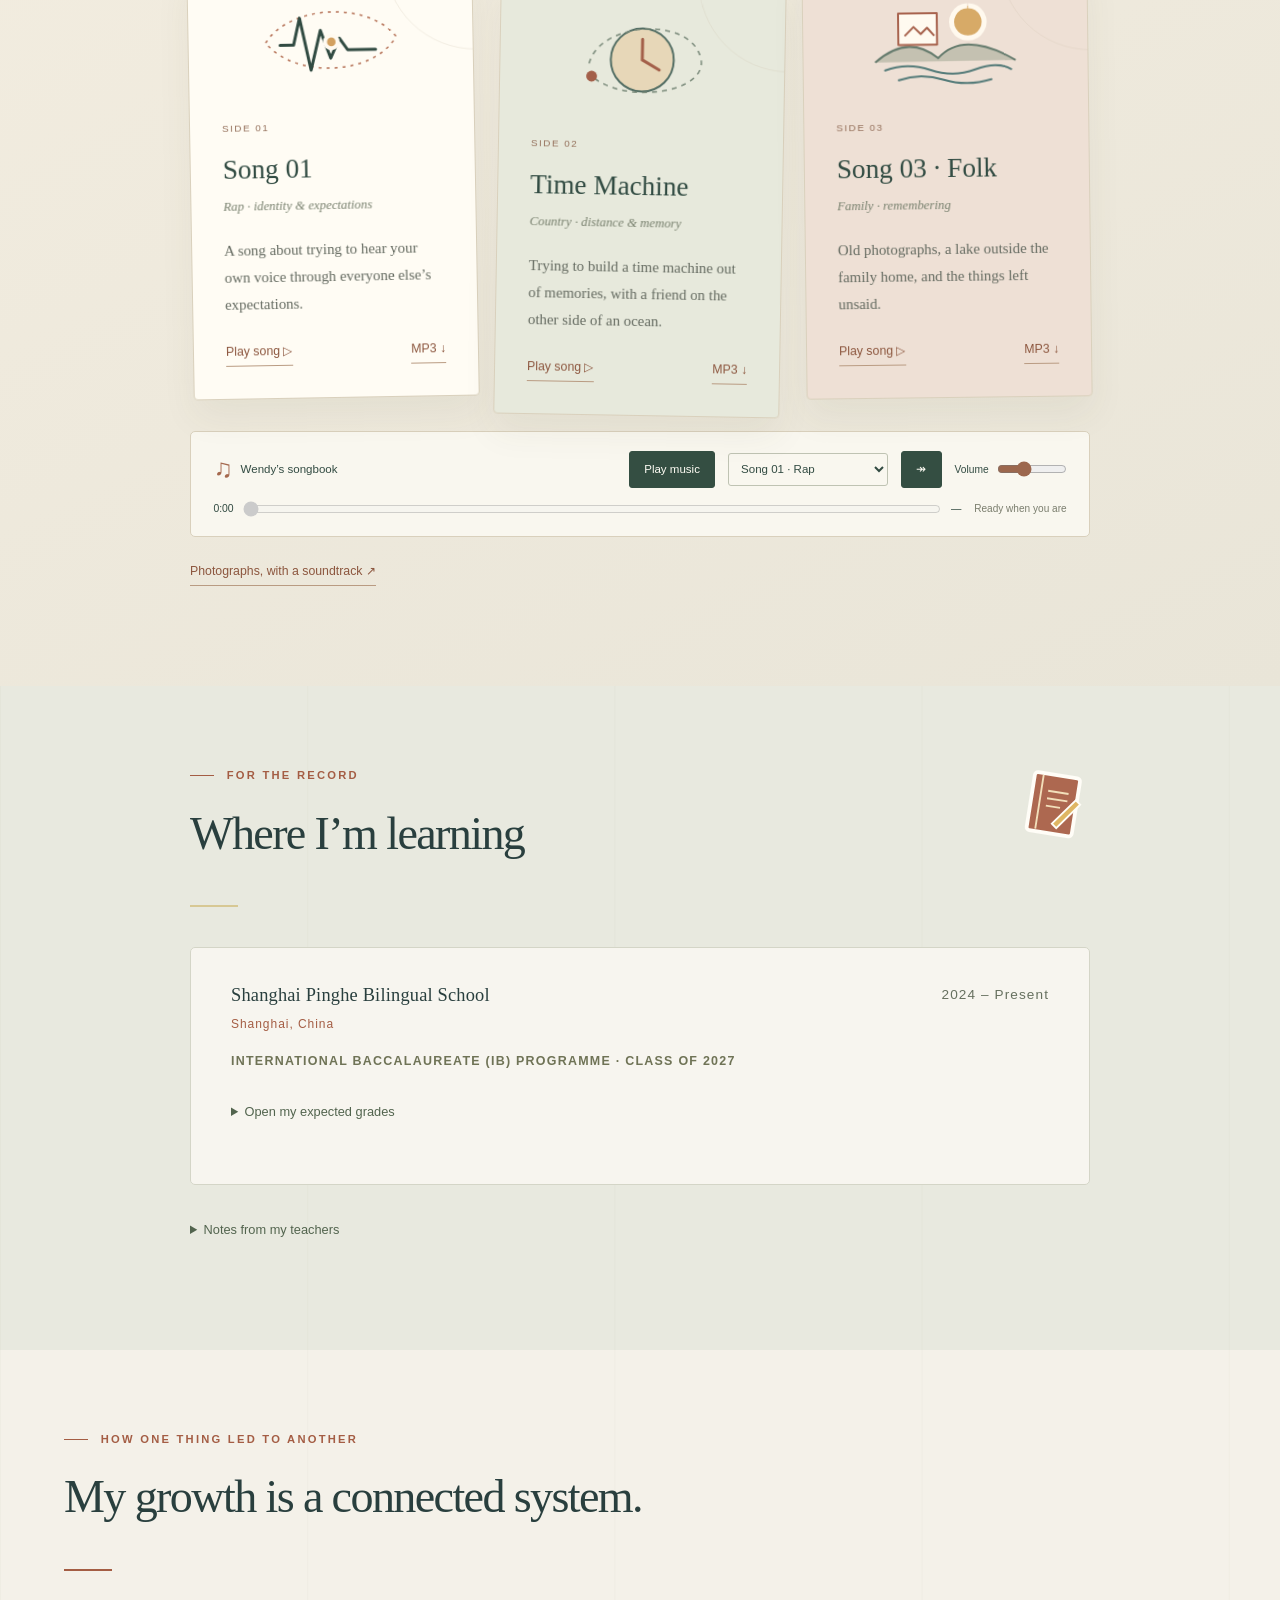
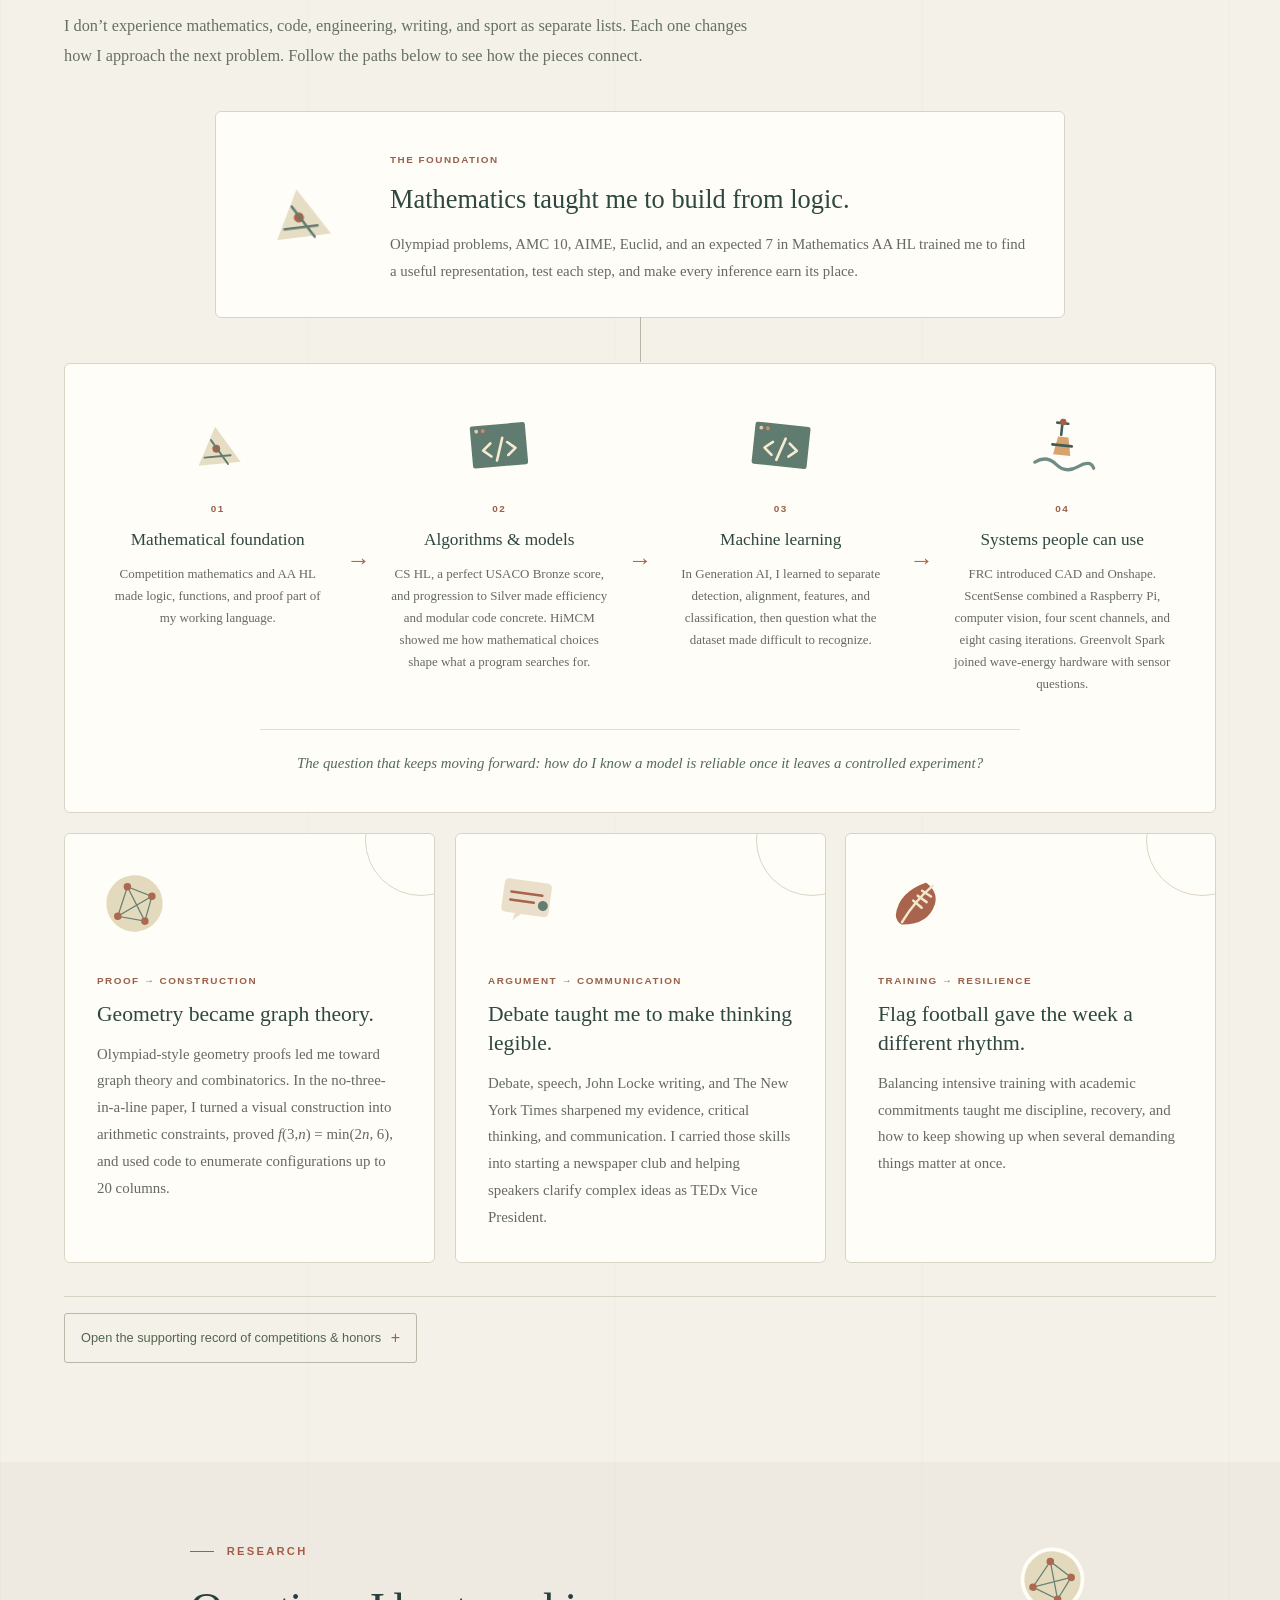
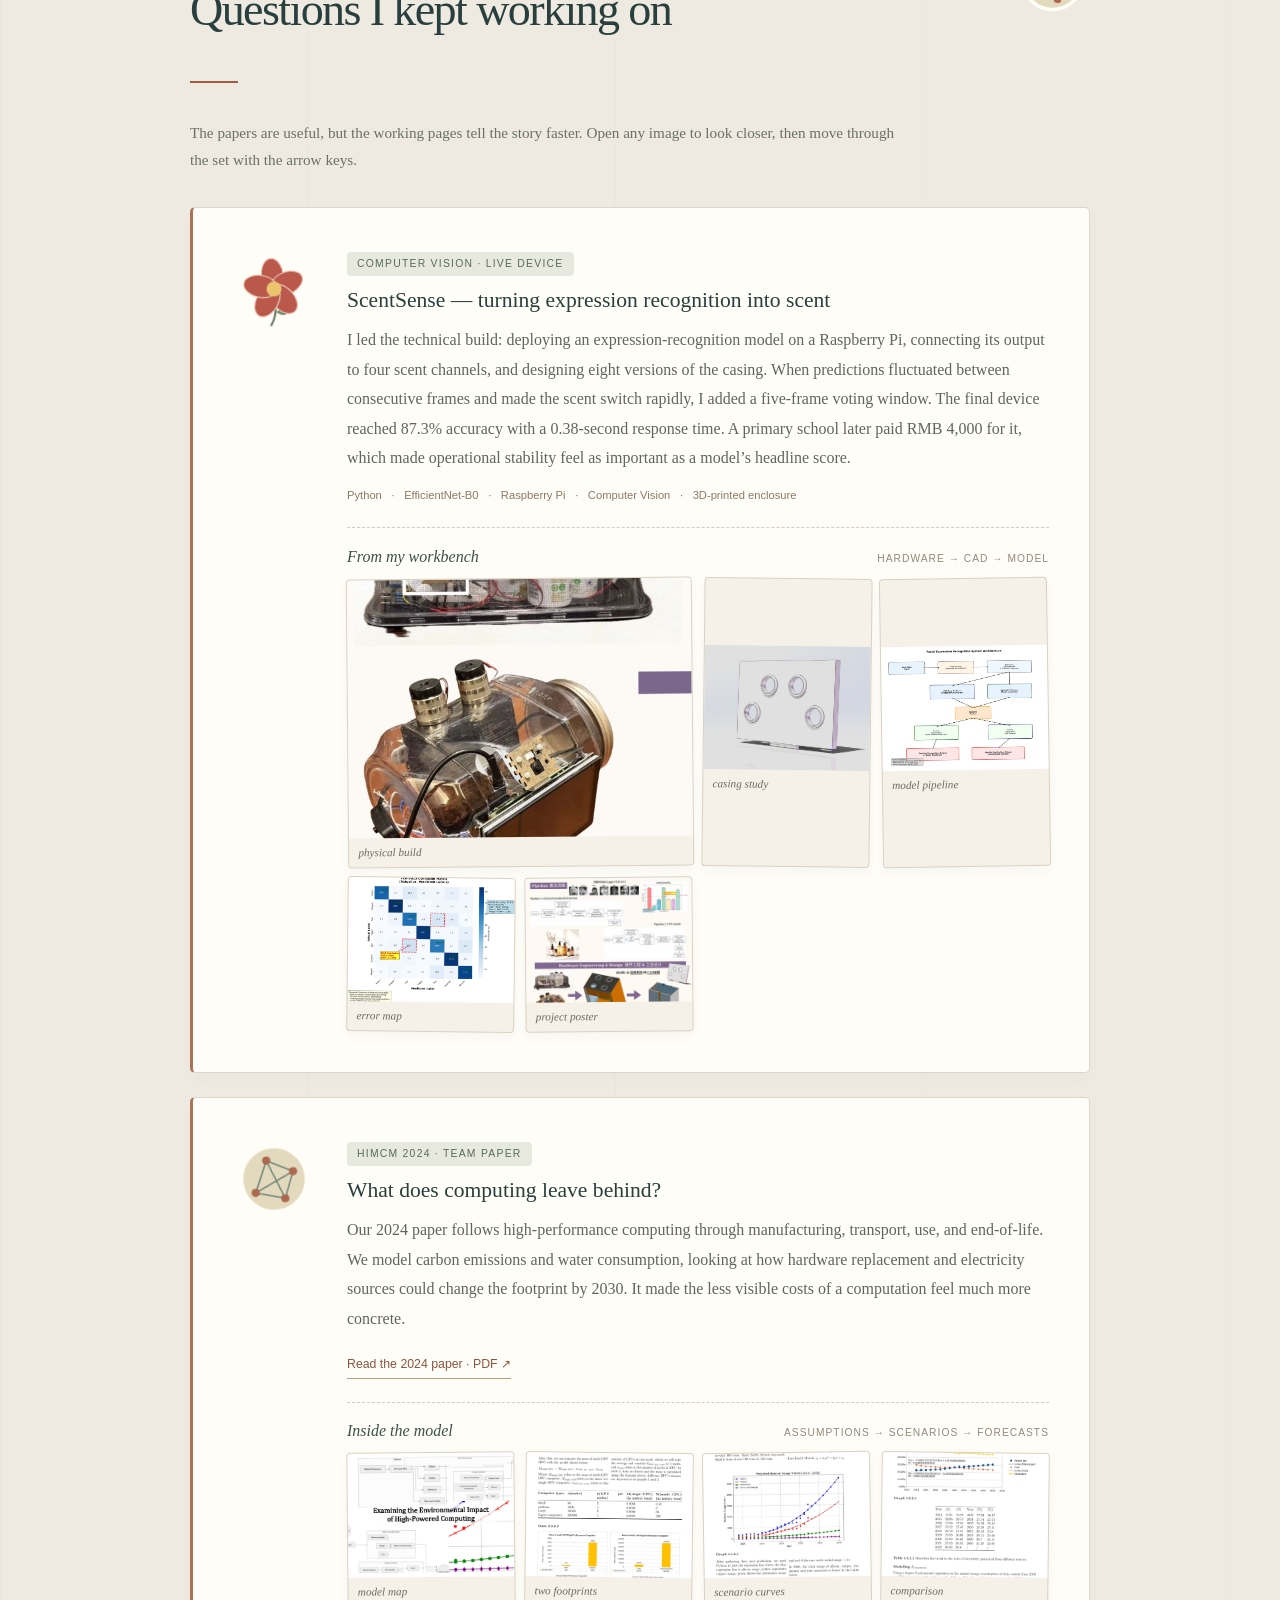
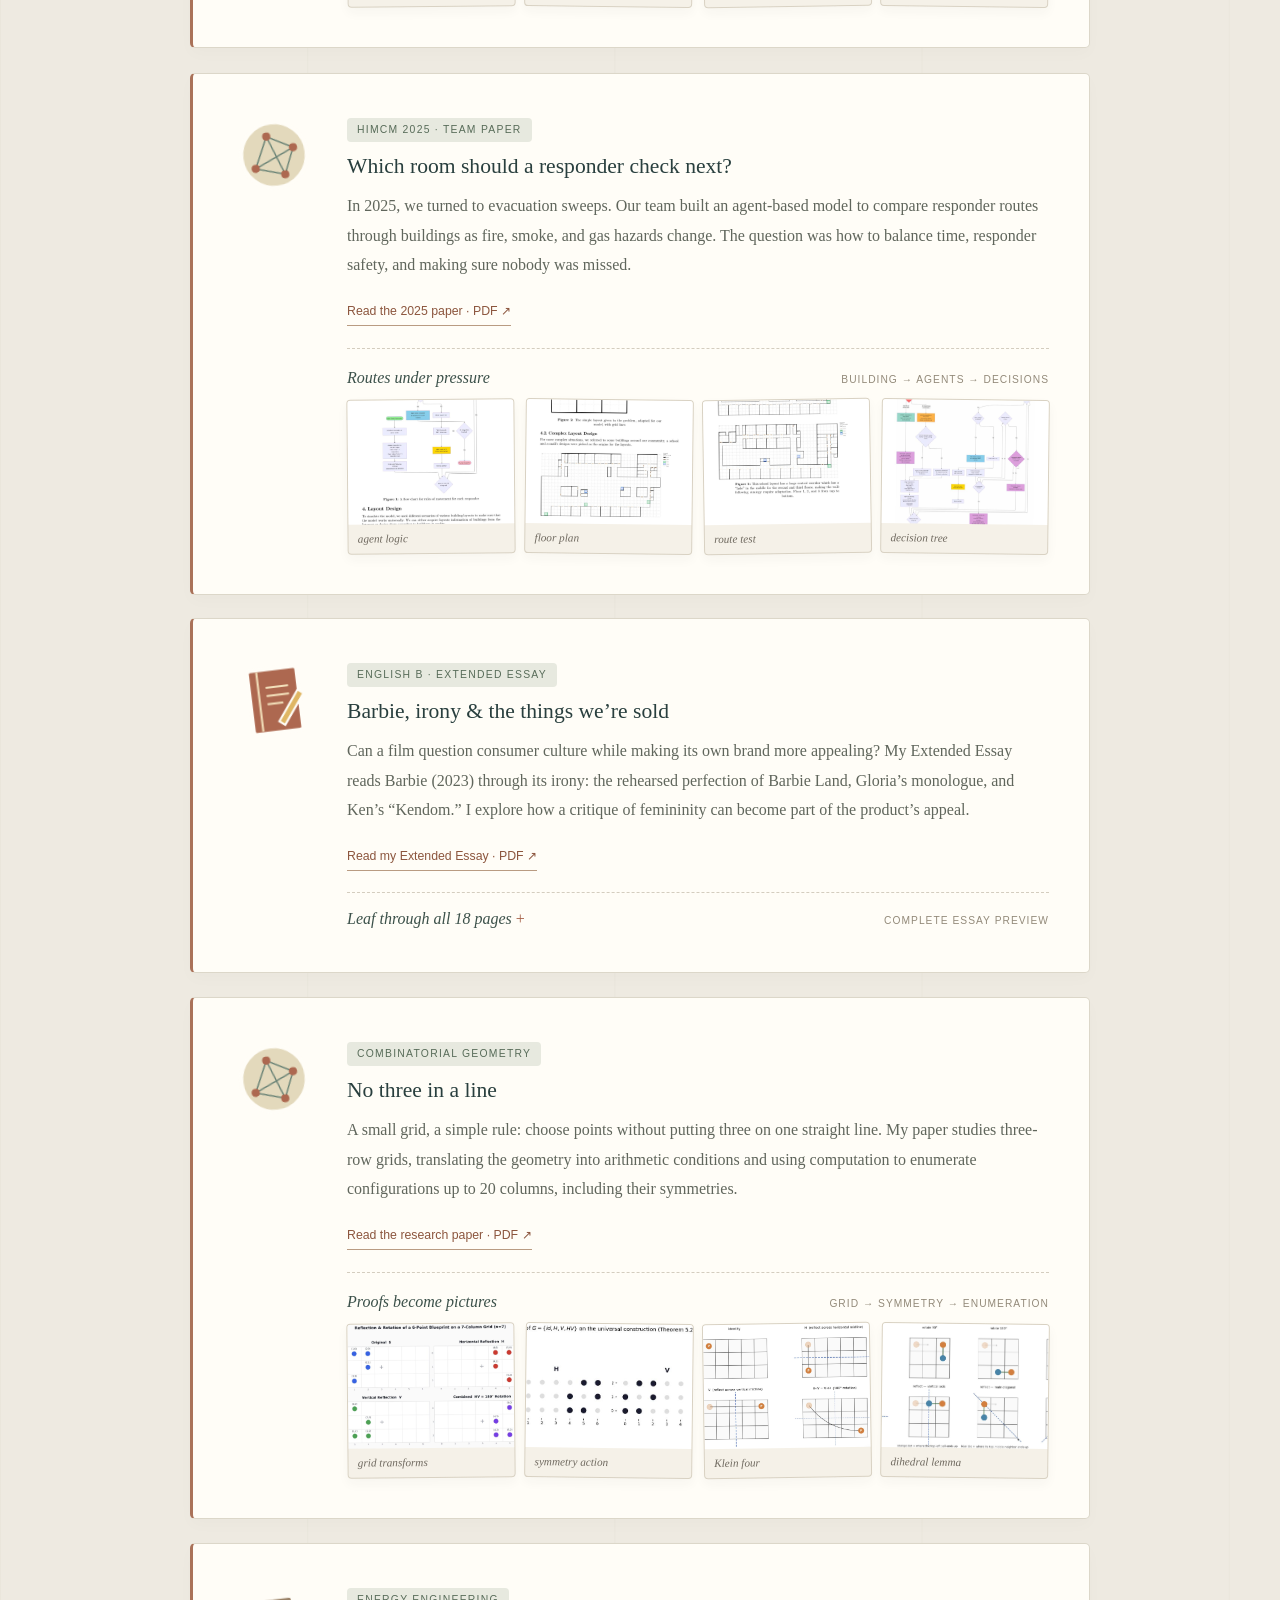
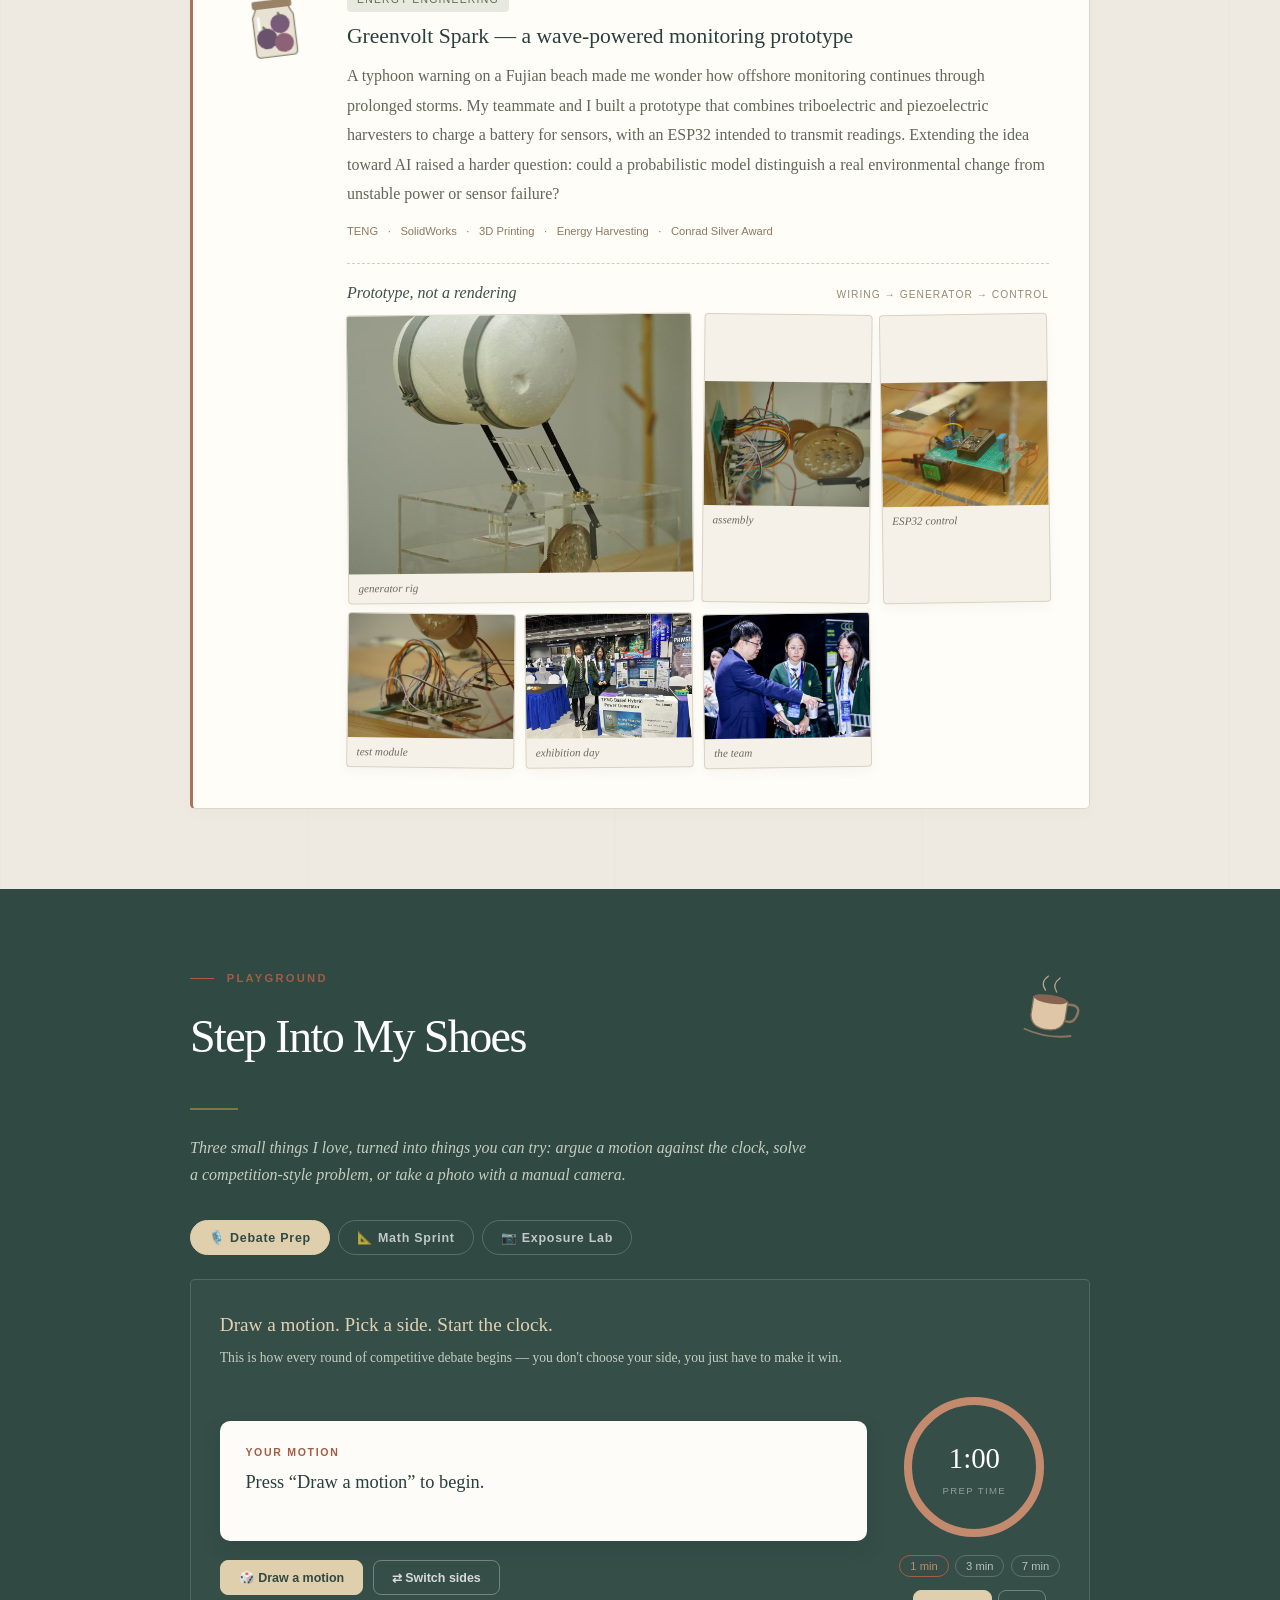
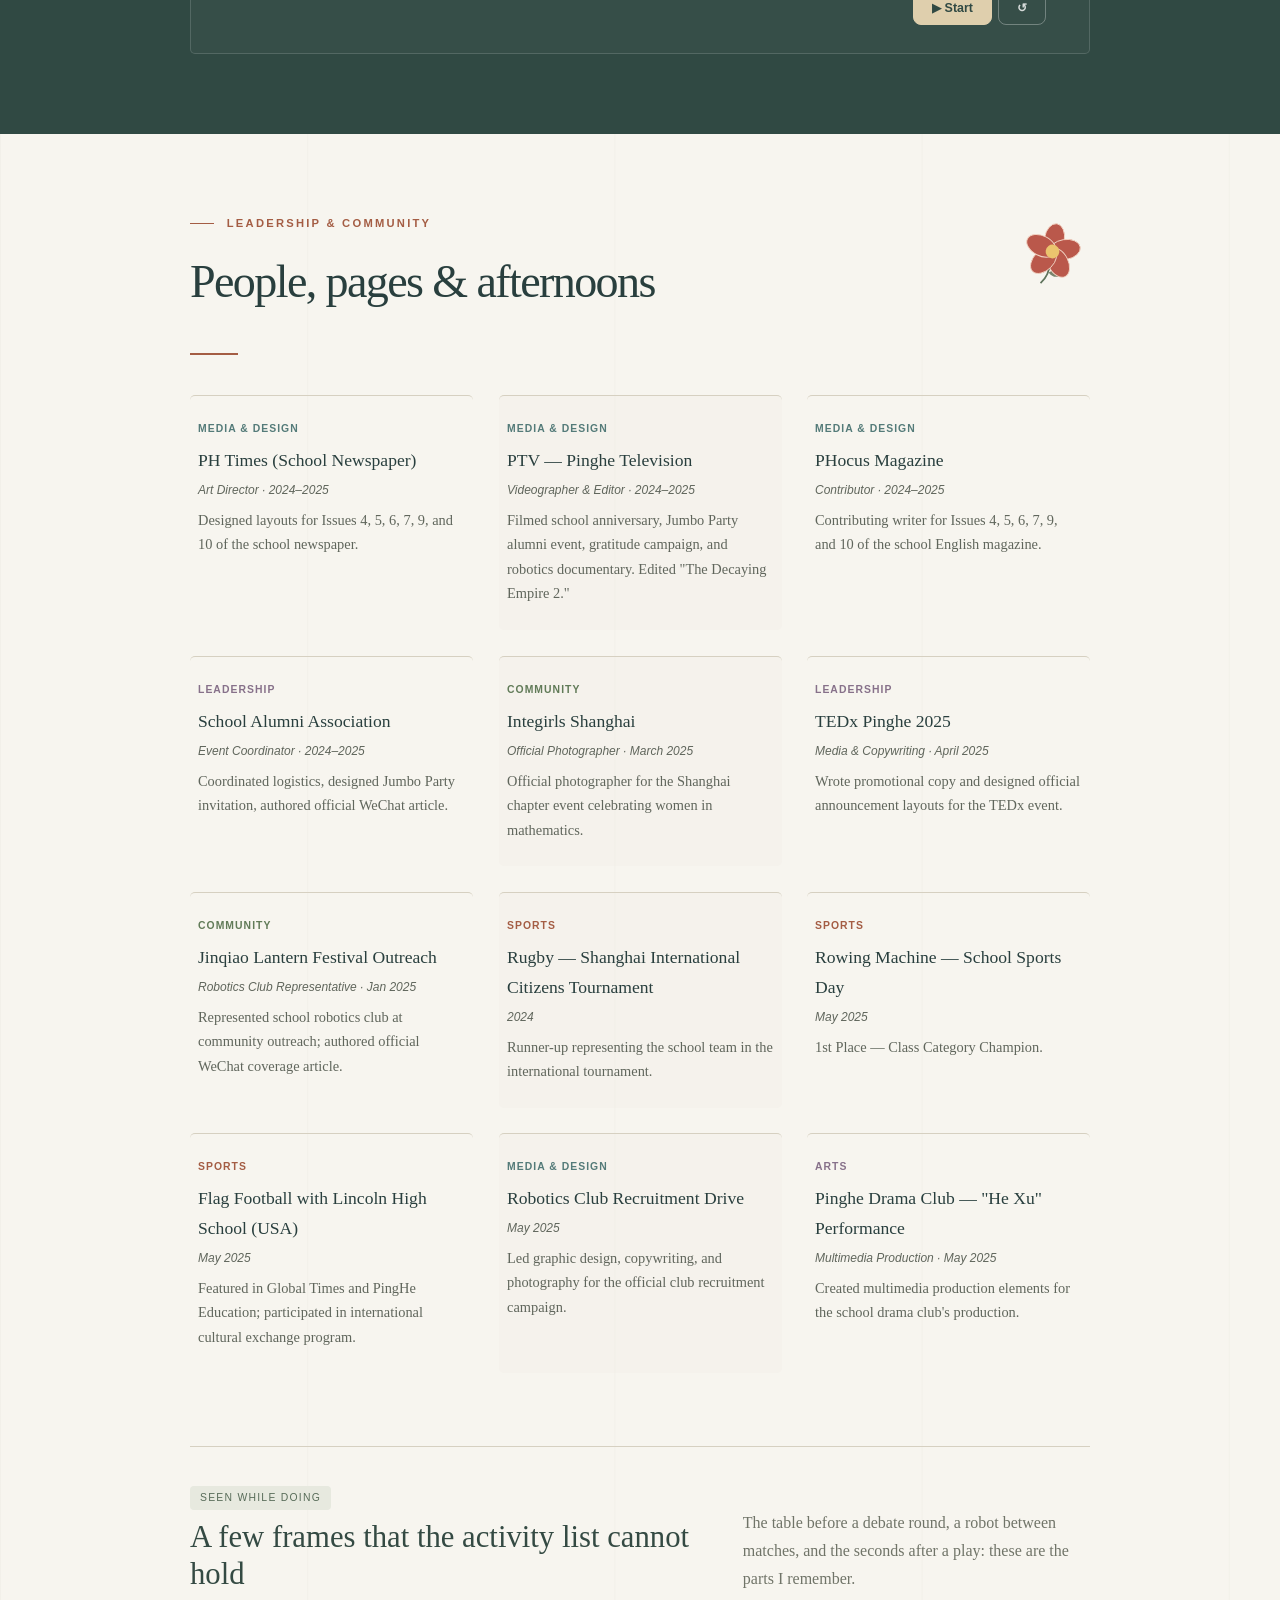
==== commit 187fd942: "Remove repetitive Real moments film" ====
--- a/index.html
+++ b/index.html
@@ -1013,7 +1013,7 @@
 <script src="music.js" defer></script>
 <script src="interactions.js" defer></script>
 <script src="evidence.js" defer></script>
-<script src="chapters.js?v=10" defer></script>
+<script src="chapters.js?v=11" defer></script>
 <script src="atelier.js?v=1" defer></script>
 </head>
 <body>
@@ -1097,7 +1097,6 @@
   <div class="film-selector" role="group" aria-label="Choose a film">
     <button type="button" data-film="activities" aria-pressed="true">My activities <span>02:24</span></button>
     <button type="button" data-film="art" aria-pressed="false">The art film <span>00:28</span></button>
-    <button type="button" data-film="real" aria-pressed="false">Real moments <span>00:24</span></button>
   </div>
   <div class="film-frame">
     <video id="story-film" controls muted loop playsinline preload="none" poster="assets/activities/thematic-story-01.jpg" aria-label="A world of connections: sixteen activities with real photos, labeled illustrations and golden animation" aria-describedby="film-description">
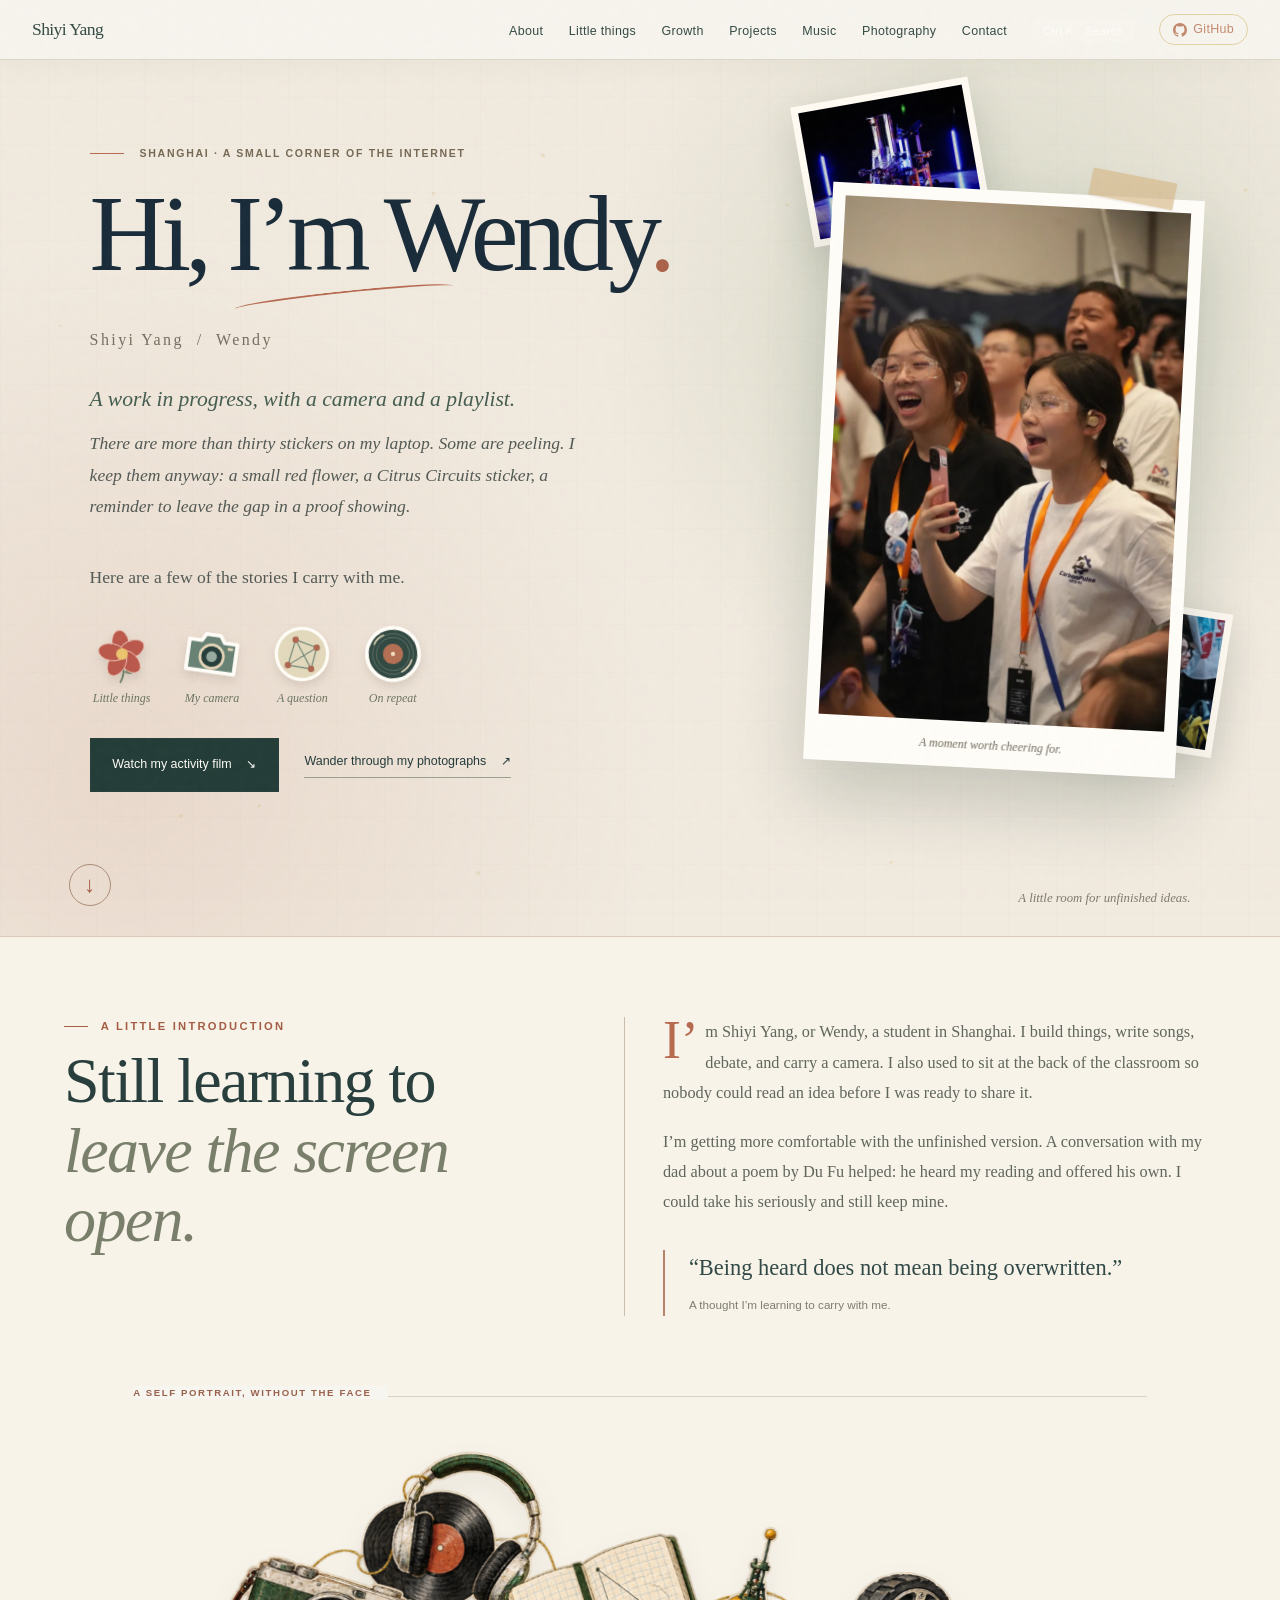
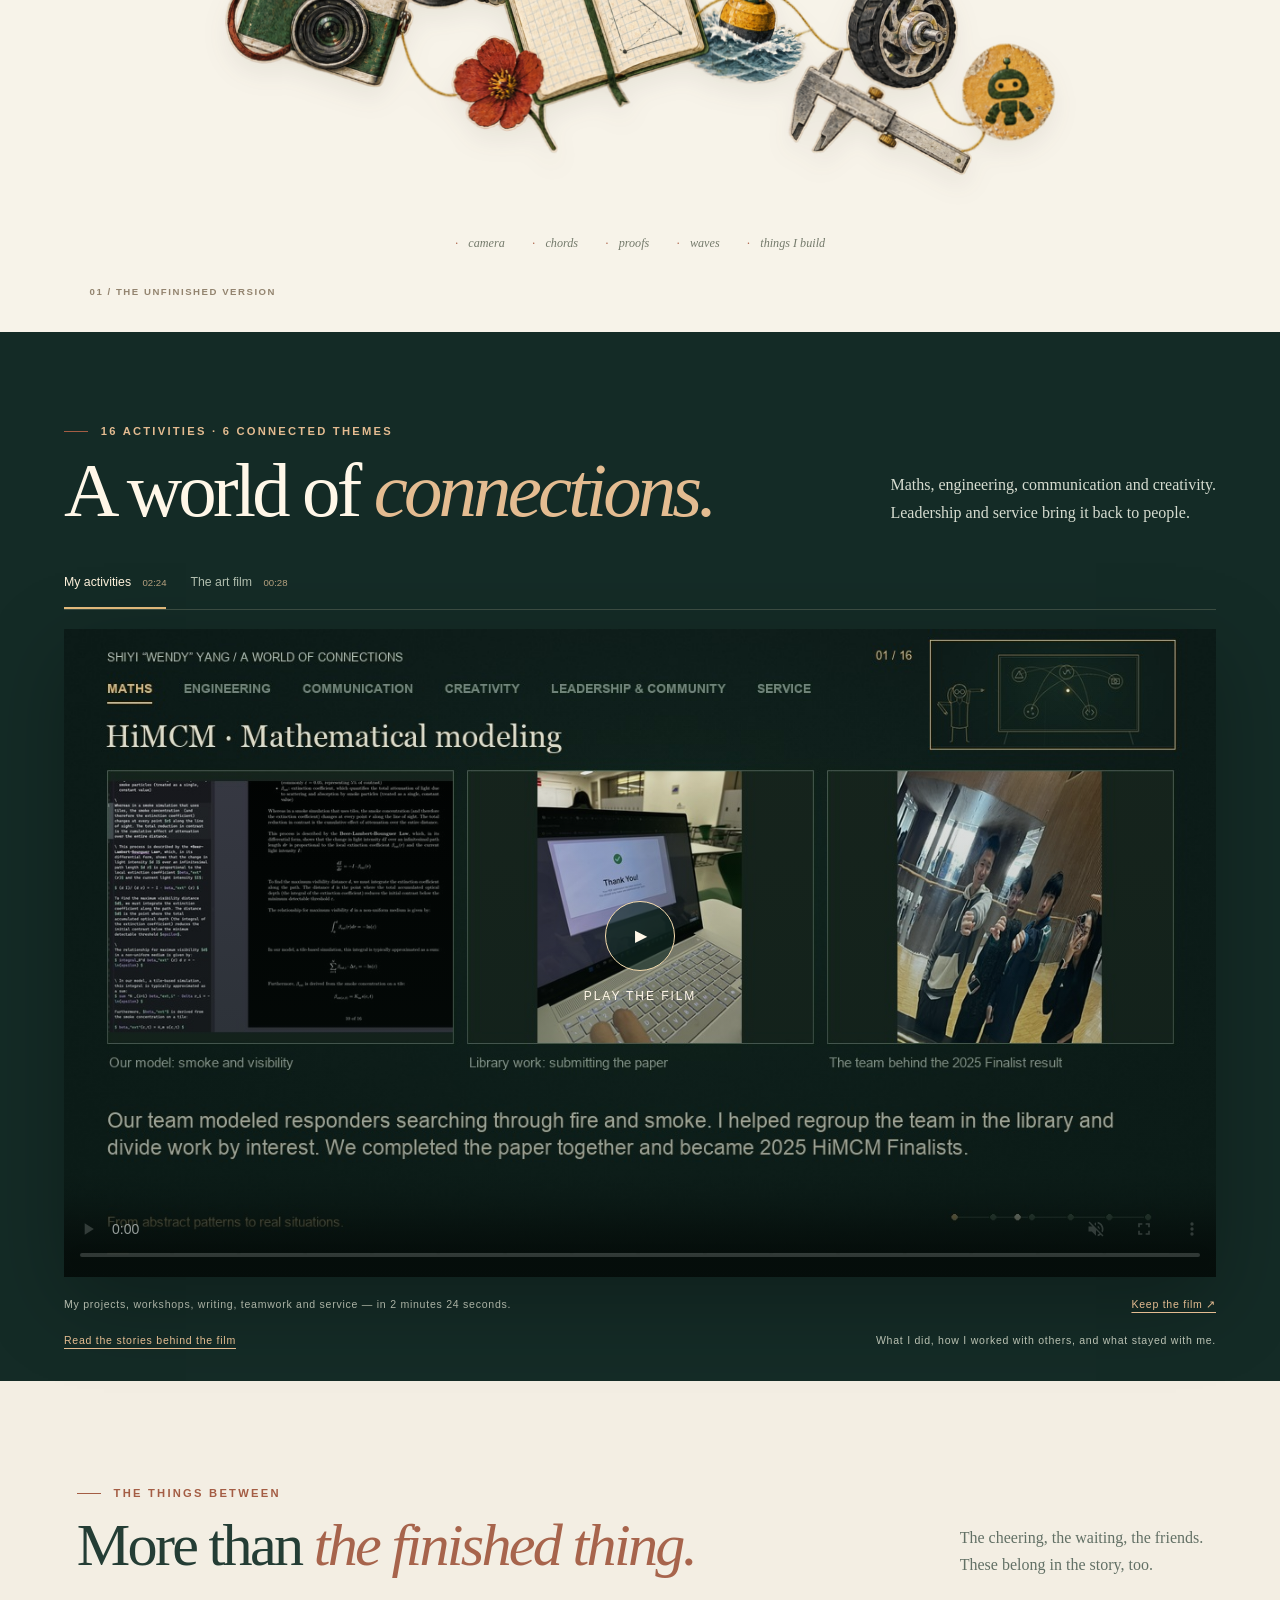
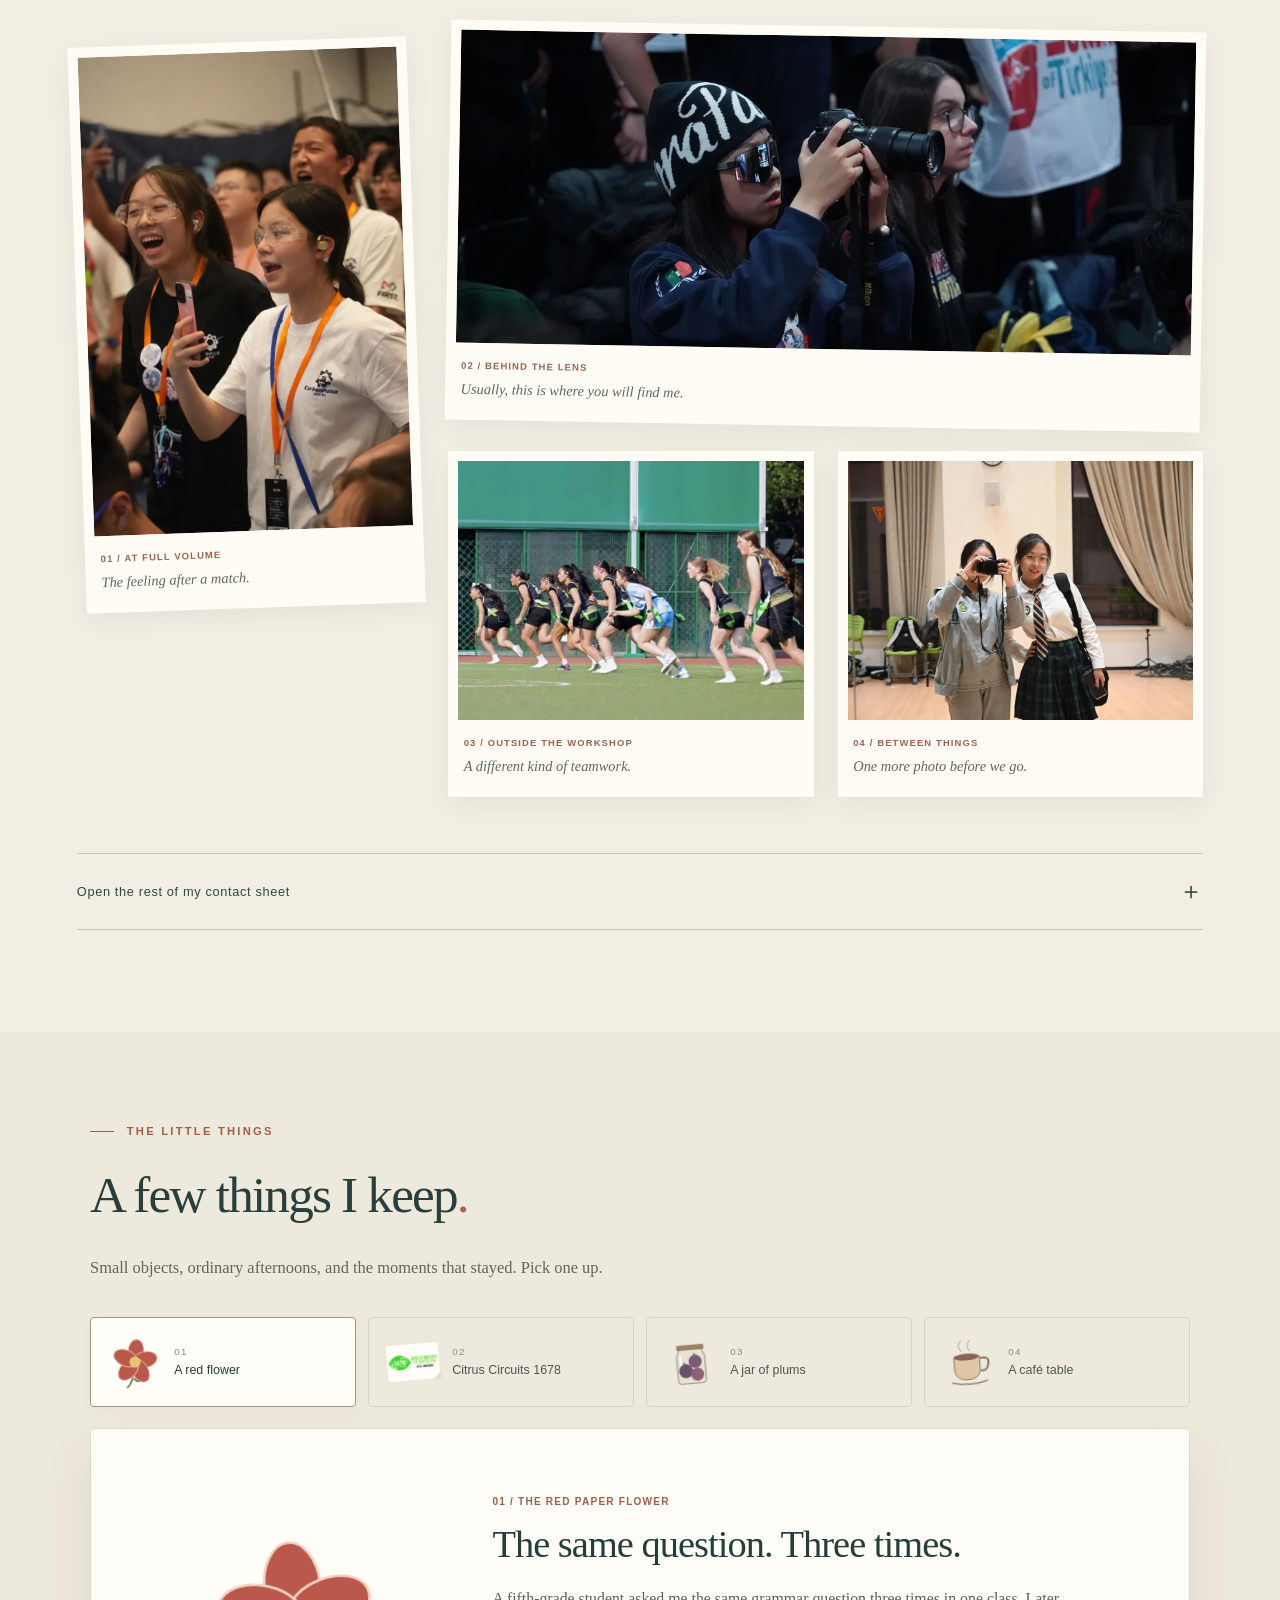
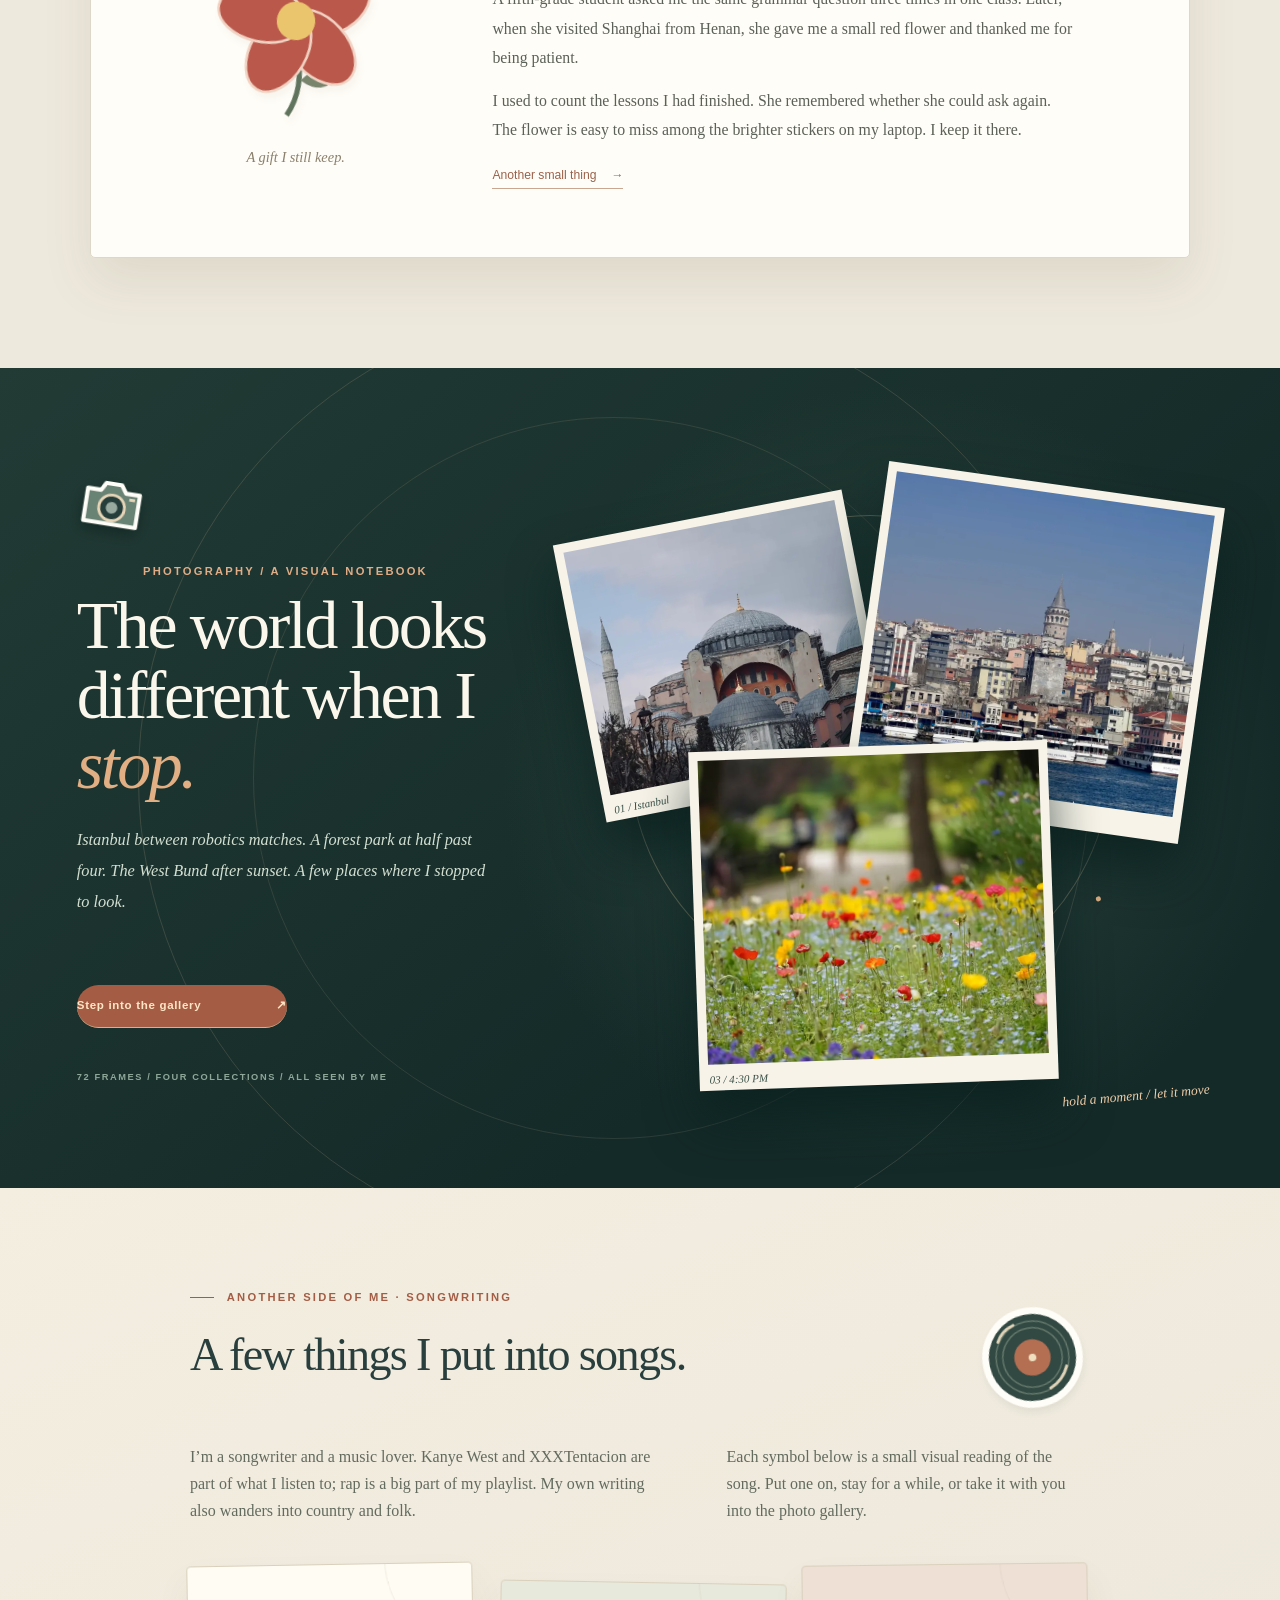
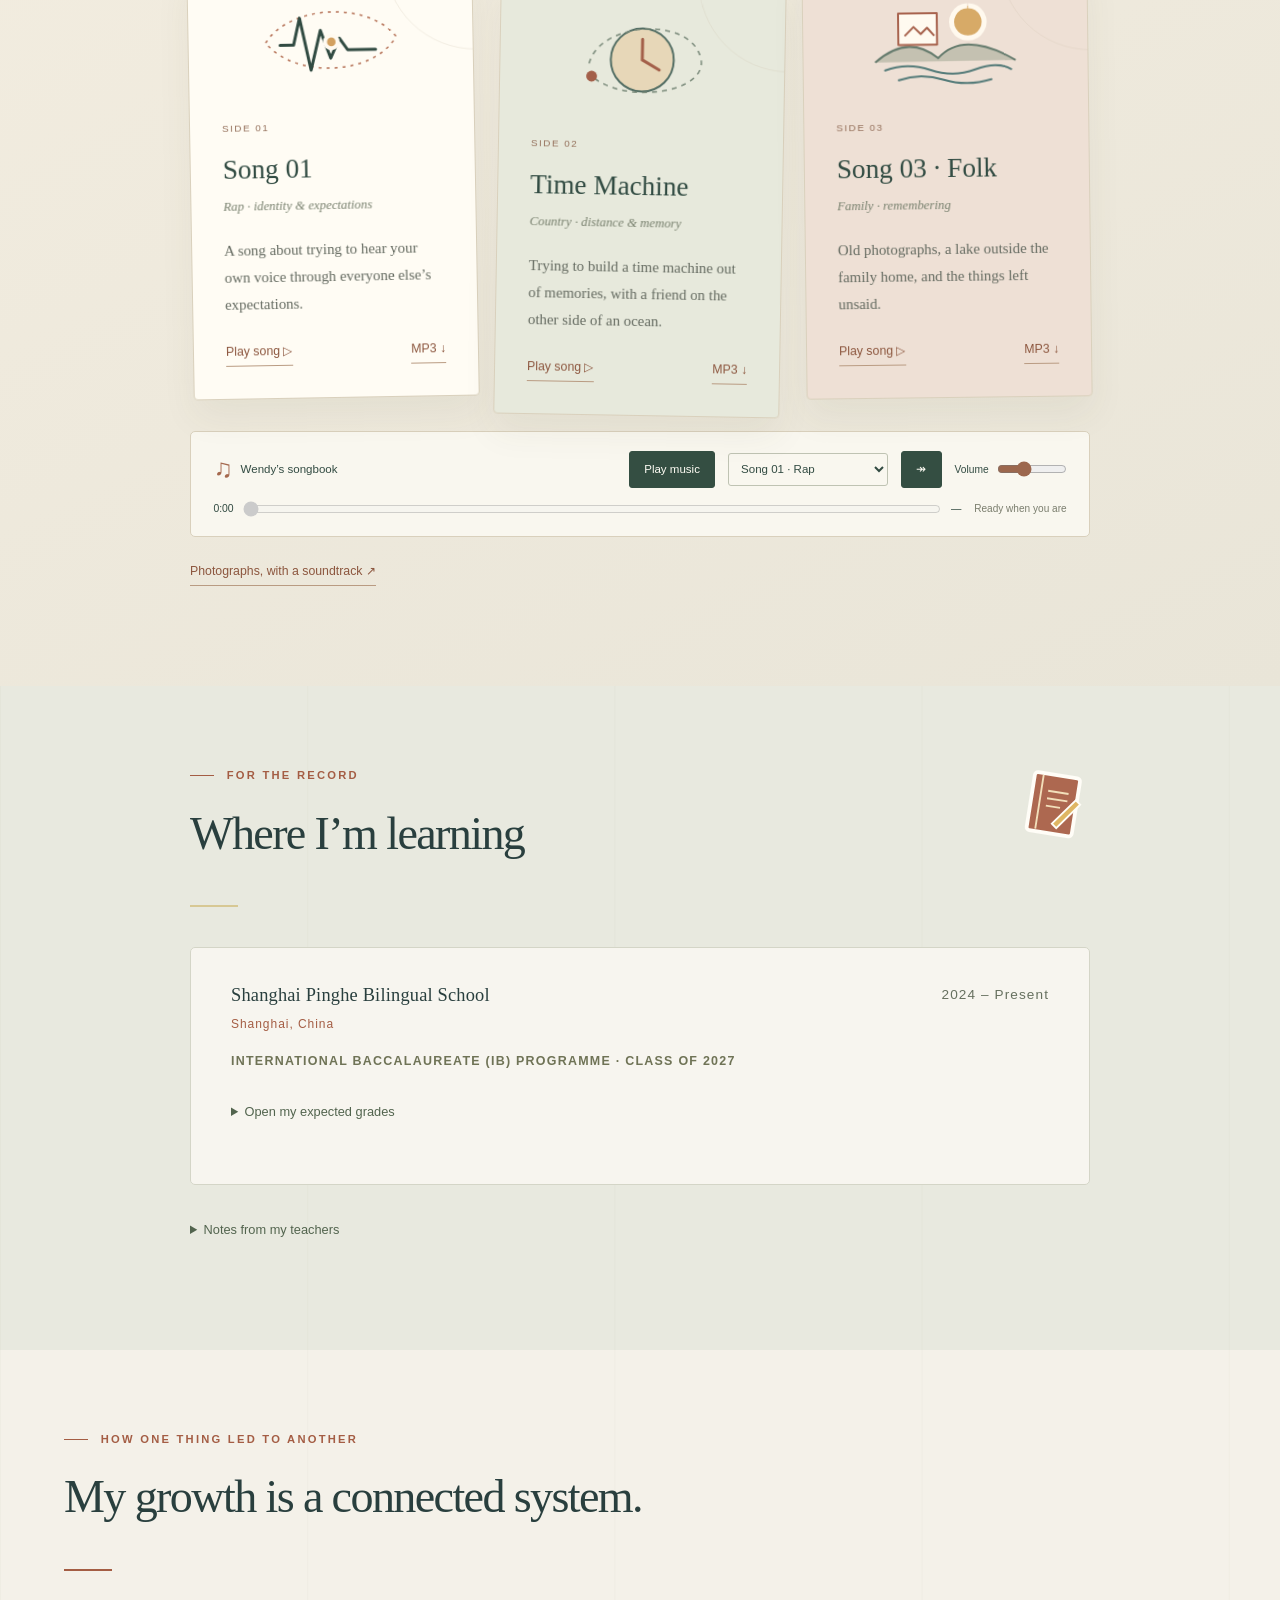
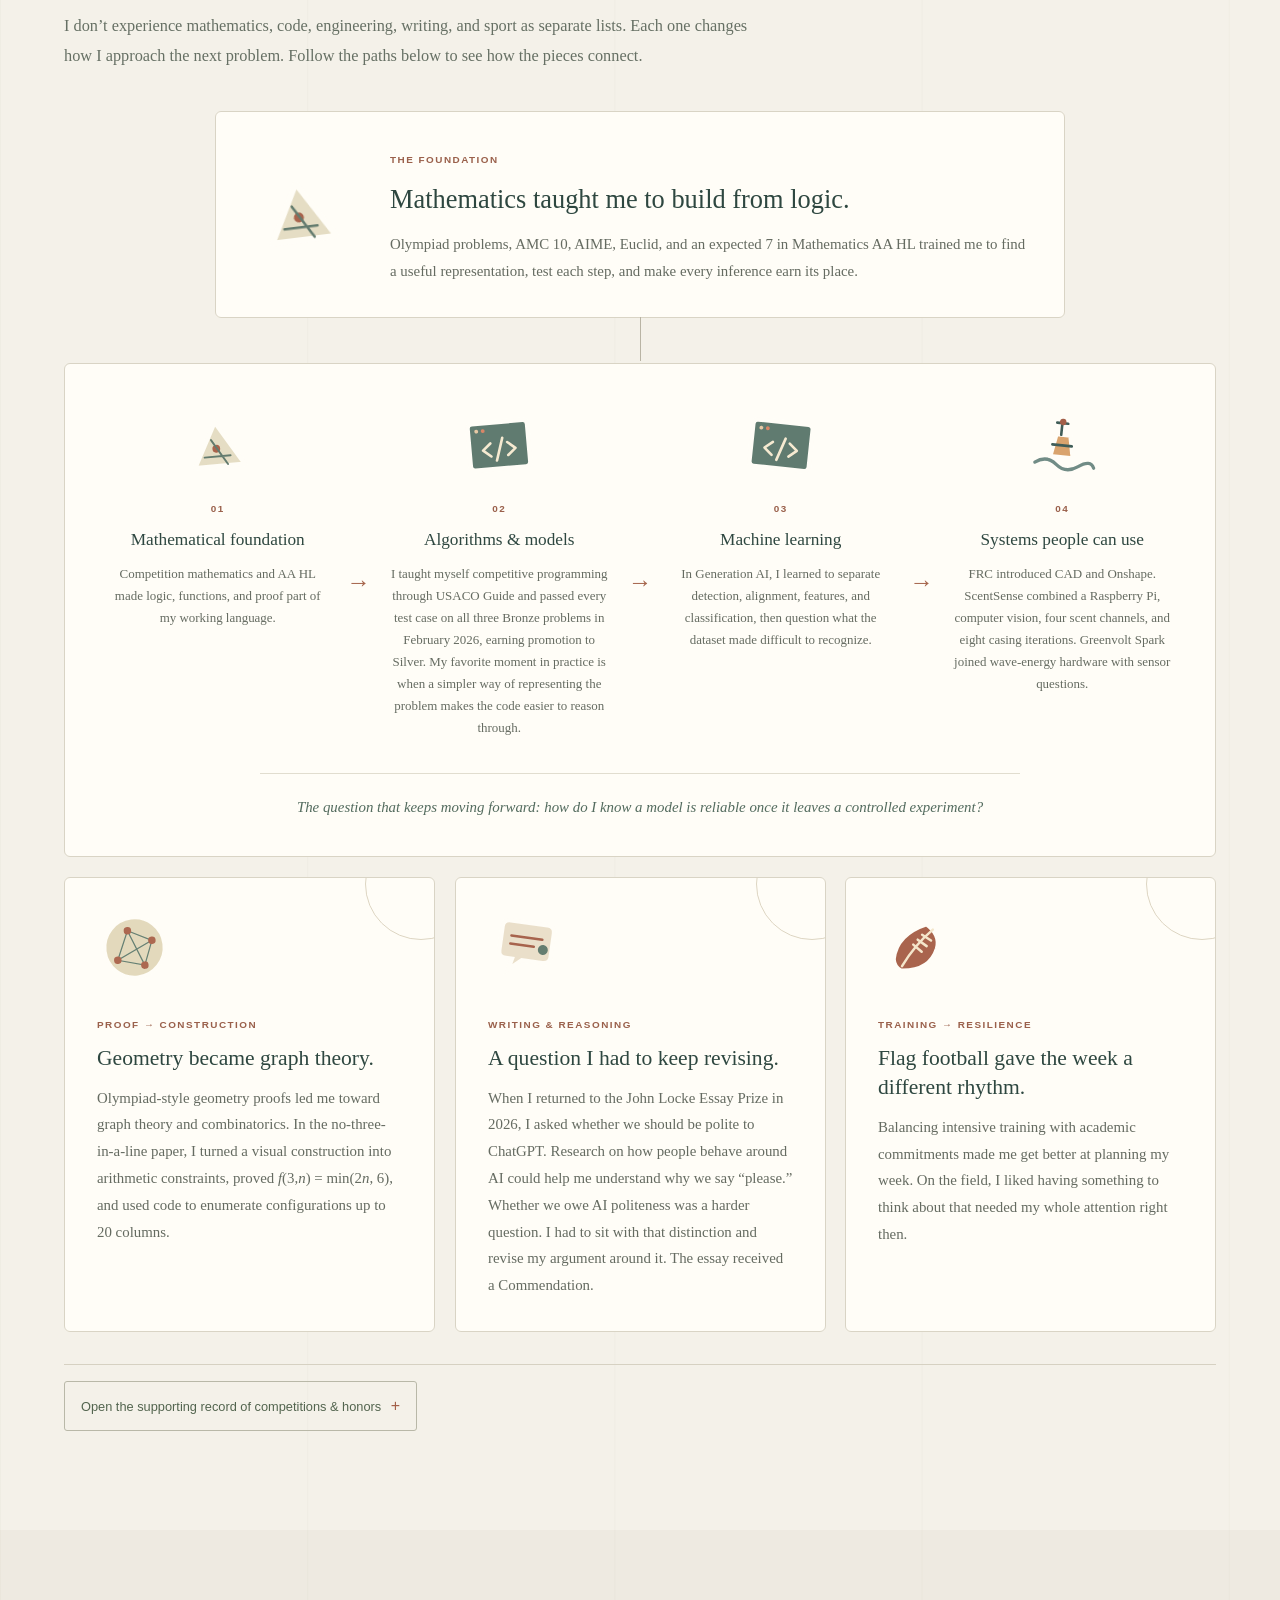
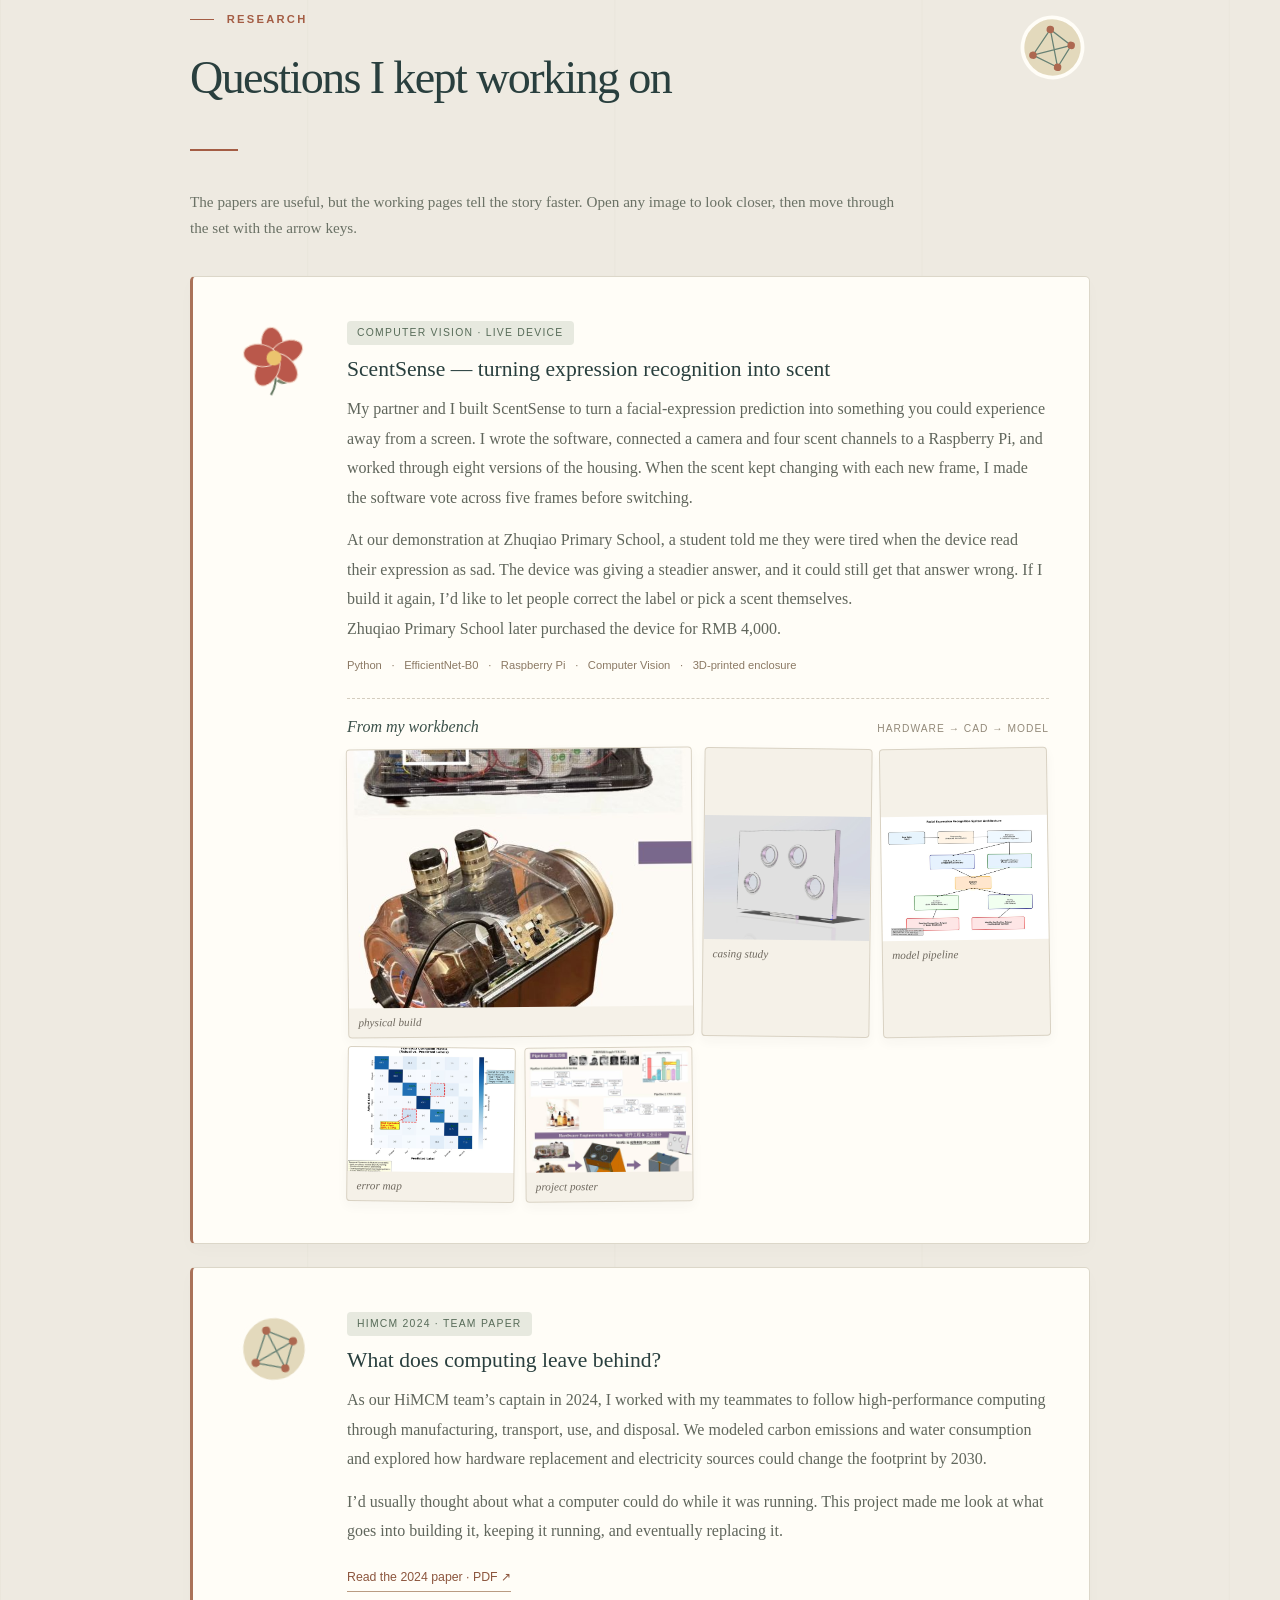
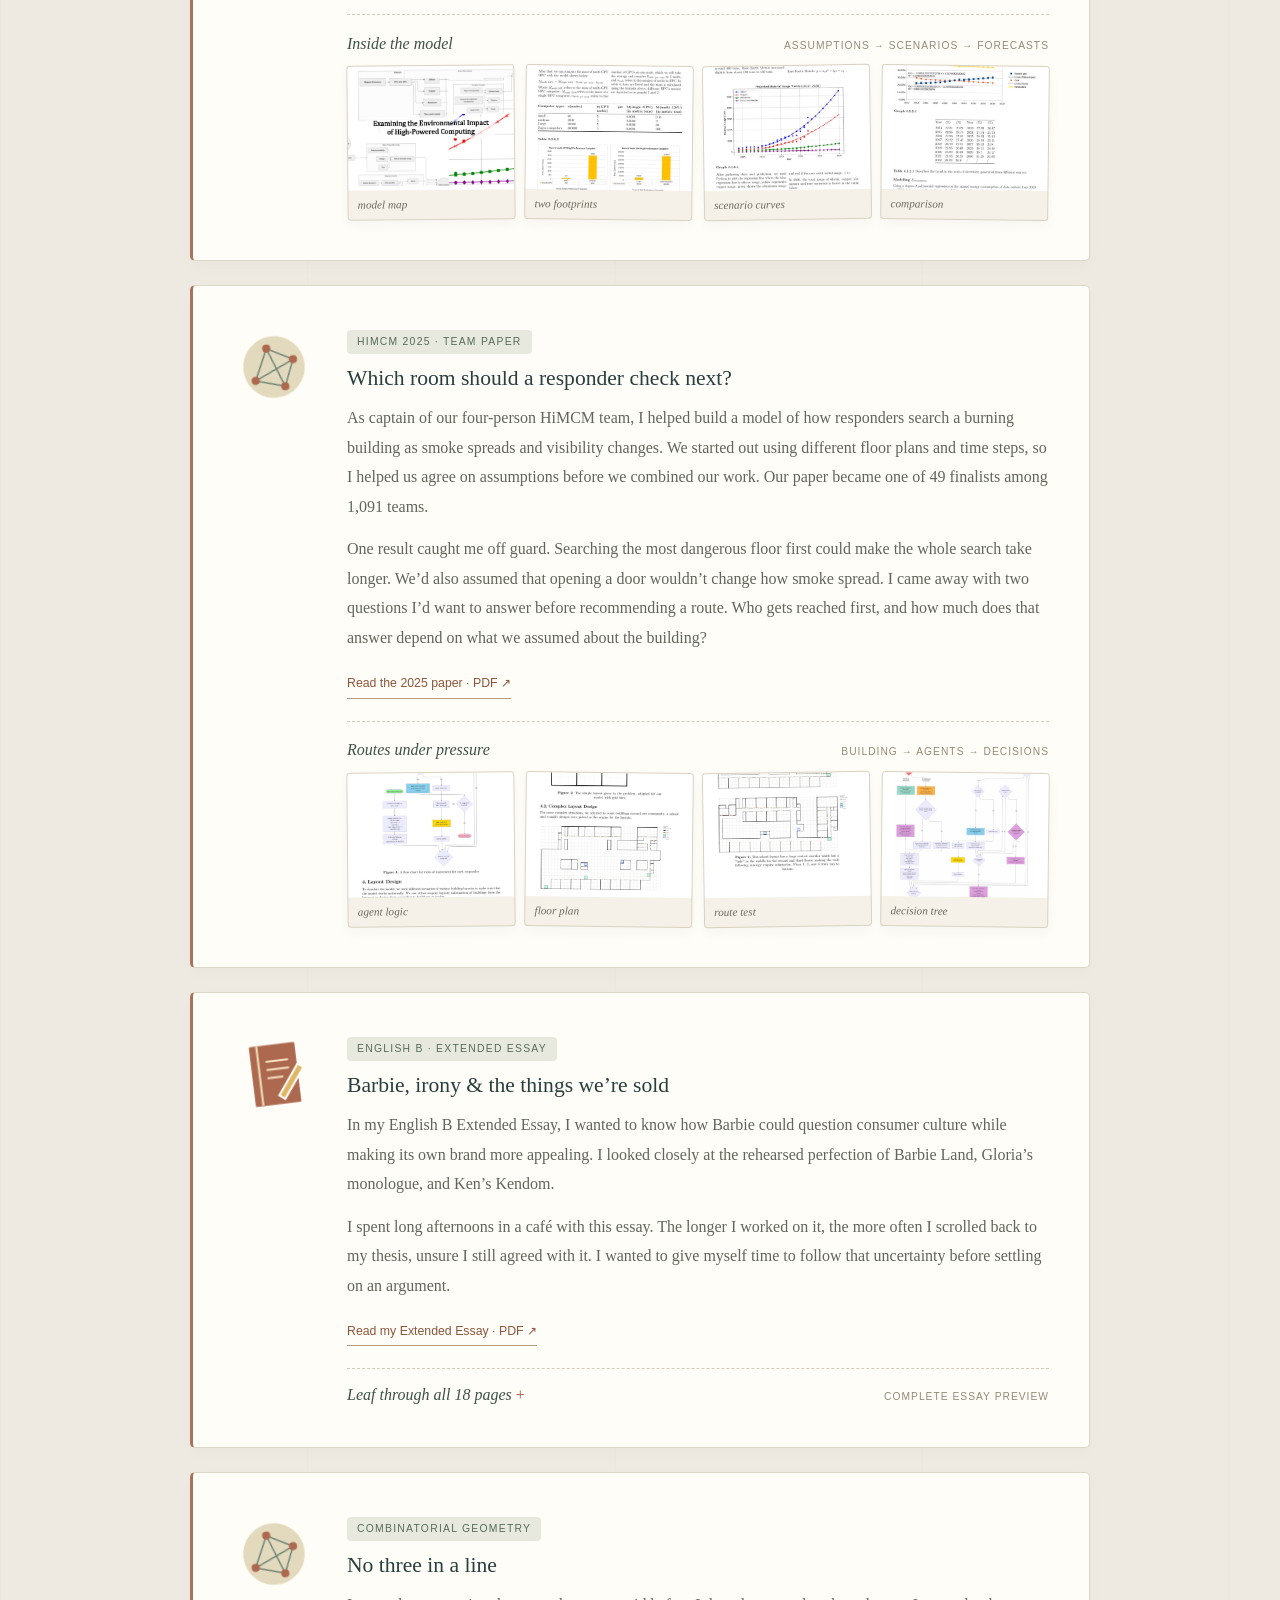
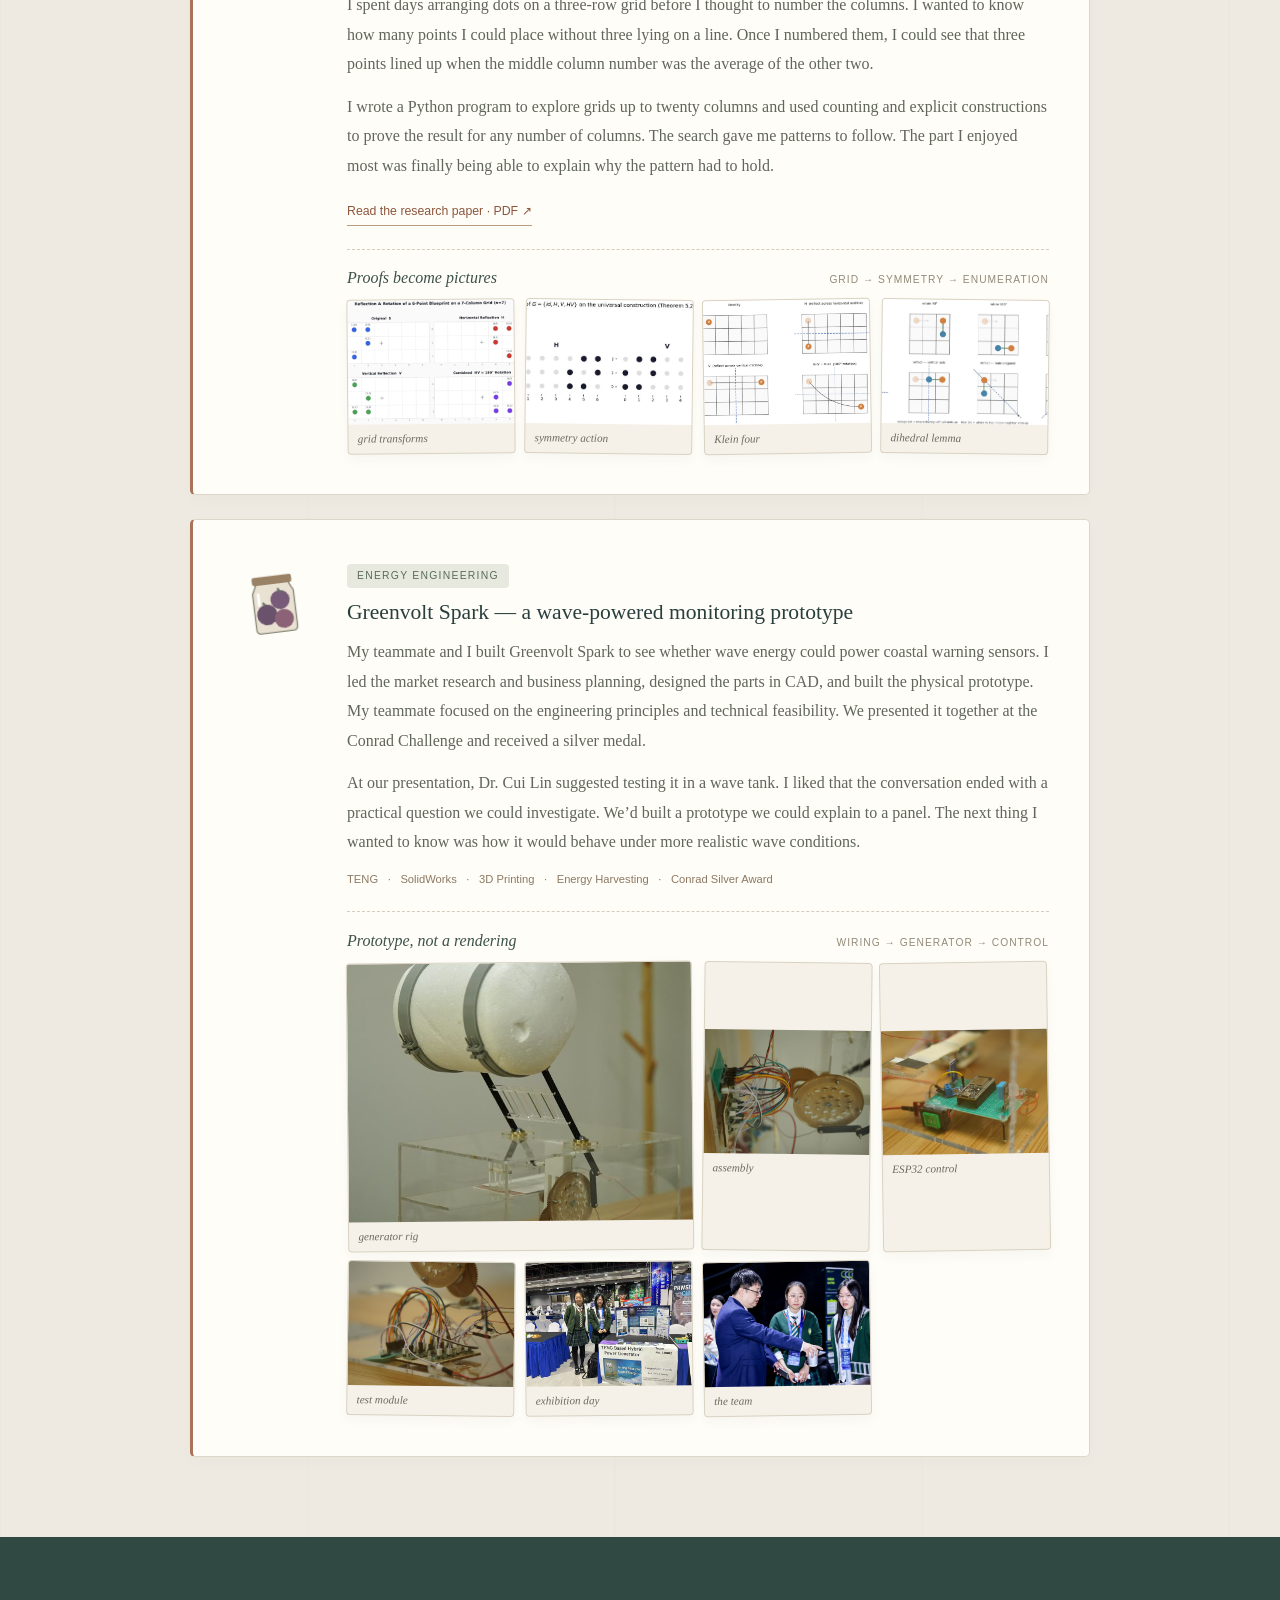
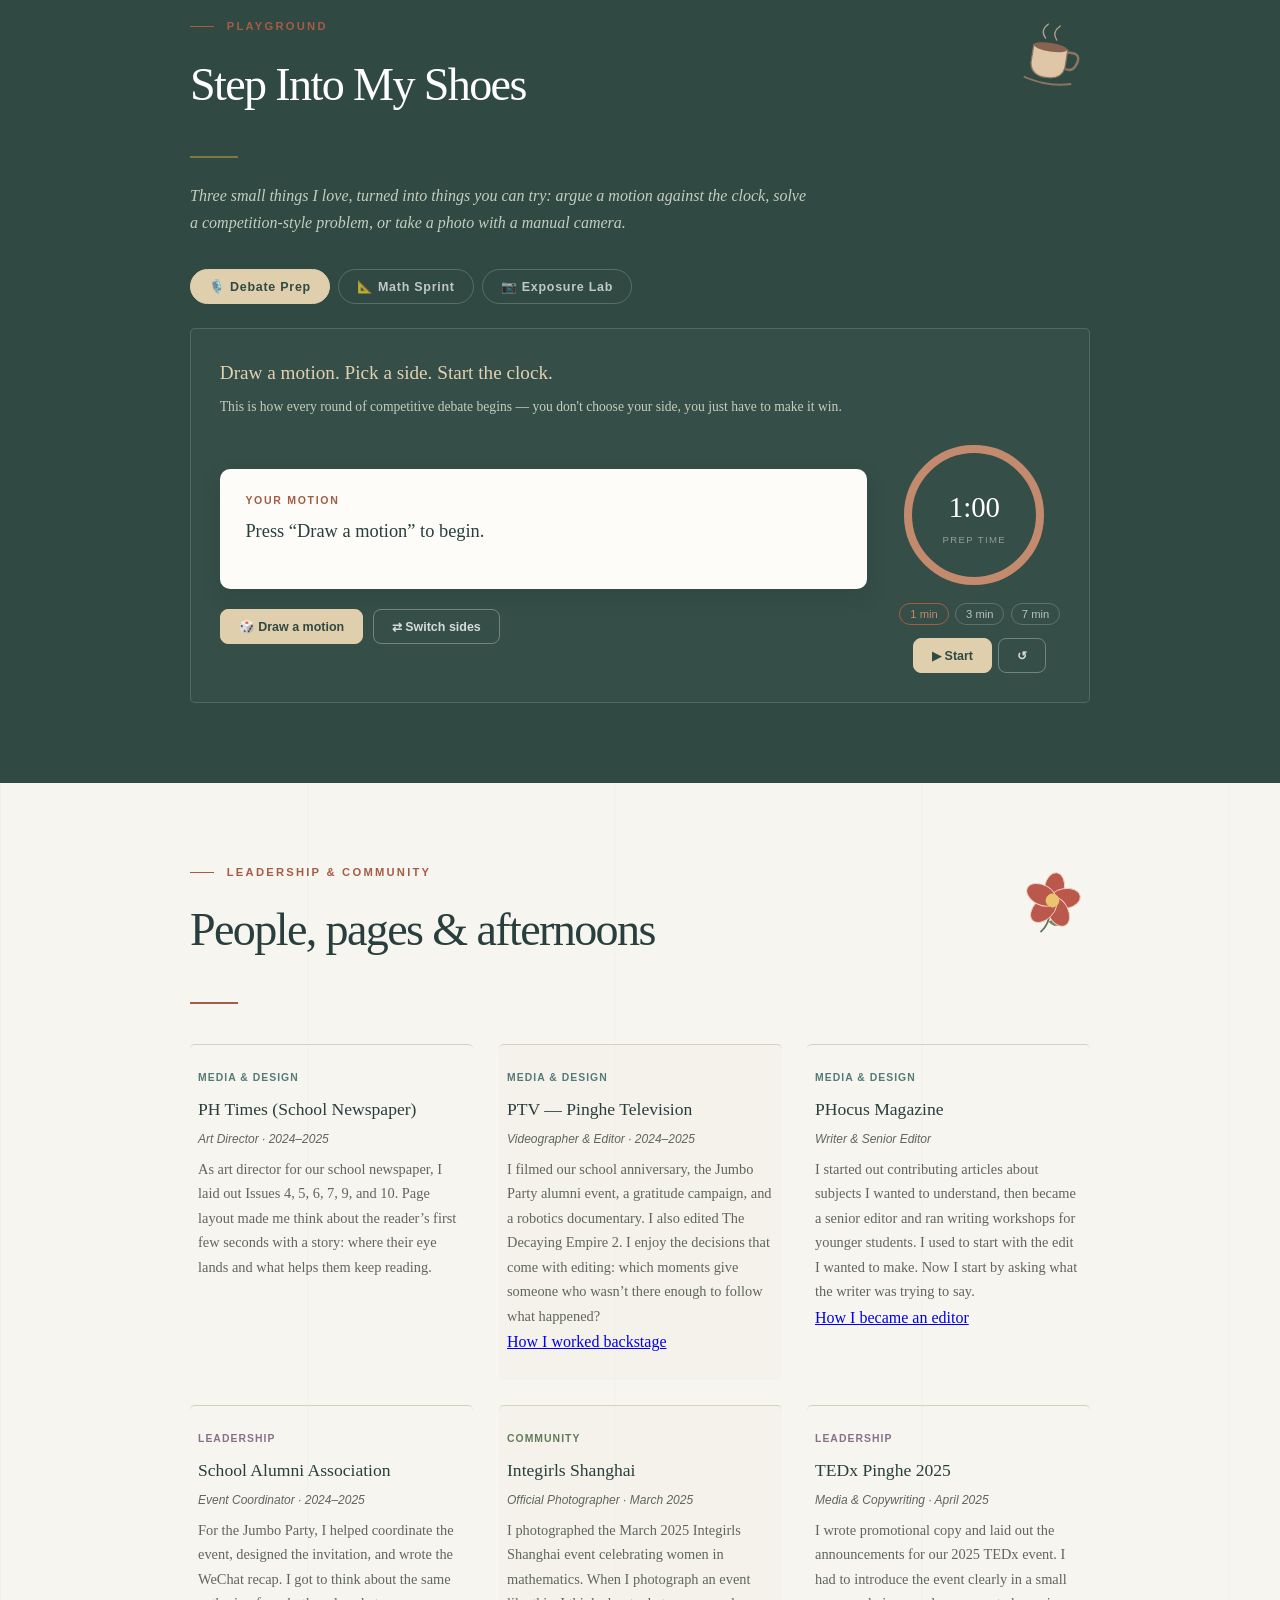
==== commit 54947960: "Add personal reflections to portfolio activities" ====
--- a/index.html
+++ b/index.html
@@ -1005,7 +1005,7 @@
     .hero-hint { display: none; }
   }
 </style>
-<link rel="stylesheet" href="personal.css?v=3">
+<link rel="stylesheet" href="personal.css?v=4">
 <link rel="stylesheet" href="music.css">
 <link rel="stylesheet" href="interactions.css">
 <link rel="stylesheet" href="chapters.css?v=9">
@@ -1106,7 +1106,7 @@
     <button class="film-start" type="button" aria-label="Play A world of connections"><span aria-hidden="true">▶</span><span>Play the film</span></button>
   </div>
   <div class="film-footer"><span id="film-description">My projects, workshops, writing, teamwork and service — in 2 minutes 24 seconds.</span><a id="film-download" href="assets/films/a-world-of-connections-real-activities.mp4" download>Keep the film ↗</a></div>
-  <p class="film-footer"><a href="activity-film.html">Explore my activities · 6 themes · 2:24 ↗</a><span>Workshops, writing, projects, teamwork and service—with the photographs behind them.</span></p>
+  <p class="film-footer"><a href="activity-film.html">Read the stories behind the film</a><span>What I did, how I worked with others, and what stayed with me.</span></p>
 </section>
 
 <section id="life-in-frames" aria-labelledby="life-heading">
@@ -1296,7 +1296,7 @@
           <div class="growth-stops" aria-label="Mathematics to computational systems">
             <div class="growth-stop"><svg aria-hidden="true" viewBox="0 0 120 120"><use href="#growth-math"/></svg><span>01</span><h3>Mathematical foundation</h3><p>Competition mathematics and AA HL made logic, functions, and proof part of my working language.</p></div>
             <div class="growth-arrow" aria-hidden="true">→</div>
-            <div class="growth-stop"><svg aria-hidden="true" viewBox="0 0 120 120"><use href="#growth-code"/></svg><span>02</span><h3>Algorithms &amp; models</h3><p>CS HL, a perfect USACO Bronze score, and progression to Silver made efficiency and modular code concrete. HiMCM showed me how mathematical choices shape what a program searches for.</p></div>
+            <div class="growth-stop"><svg aria-hidden="true" viewBox="0 0 120 120"><use href="#growth-code"/></svg><span>02</span><h3>Algorithms &amp; models</h3><p>I taught myself competitive programming through USACO Guide and passed every test case on all three Bronze problems in February 2026, earning promotion to Silver. My favorite moment in practice is when a simpler way of representing the problem makes the code easier to reason through.</p></div>
             <div class="growth-arrow" aria-hidden="true">→</div>
             <div class="growth-stop"><svg aria-hidden="true" viewBox="0 0 120 120"><use href="#growth-code"/></svg><span>03</span><h3>Machine learning</h3><p>In Generation AI, I learned to separate detection, alignment, features, and classification, then question what the dataset made difficult to recognize.</p></div>
             <div class="growth-arrow" aria-hidden="true">→</div>
@@ -1312,12 +1312,12 @@
 
         <article class="growth-track growth-track-compact">
           <svg class="growth-track-art" aria-hidden="true" viewBox="0 0 120 120"><use href="#growth-voice"/></svg>
-          <div><span>ARGUMENT → COMMUNICATION</span><h3>Debate taught me to make thinking legible.</h3><p>Debate, speech, John Locke writing, and The New York Times sharpened my evidence, critical thinking, and communication. I carried those skills into starting a newspaper club and helping speakers clarify complex ideas as TEDx Vice President.</p></div>
+          <div><span>WRITING &amp; REASONING</span><h3>A question I had to keep revising.</h3><p>When I returned to the John Locke Essay Prize in 2026, I asked whether we should be polite to ChatGPT. Research on how people behave around AI could help me understand why we say “please.” Whether we owe AI politeness was a harder question. I had to sit with that distinction and revise my argument around it. The essay received a Commendation.</p></div>
         </article>
 
         <article class="growth-track growth-track-compact">
           <svg class="growth-track-art" aria-hidden="true" viewBox="0 0 120 120"><use href="#growth-football"/></svg>
-          <div><span>TRAINING → RESILIENCE</span><h3>Flag football gave the week a different rhythm.</h3><p>Balancing intensive training with academic commitments taught me discipline, recovery, and how to keep showing up when several demanding things matter at once.</p></div>
+          <div><span>TRAINING → RESILIENCE</span><h3>Flag football gave the week a different rhythm.</h3><p>Balancing intensive training with academic commitments made me get better at planning my week. On the field, I liked having something to think about that needed my whole attention right then.</p></div>
         </article>
       </div>
     </div>
@@ -1420,6 +1420,7 @@
           <div class="award-year" style="color: #8a6a10;">2023</div>
           <div class="award-title">AMC 10A</div>
           <div><span class="award-result r-gold">Top 5% — AIME Qualified</span></div>
+          <p class="award-reflection">I like competition problems that make me start over with a different representation. Preparing for the AIME after AMC 10A gave me more time to sit with those problems and see what my first approach had missed.</p>
         </div>
         <div class="award-card ac-gold">
           <div class="award-year" style="color: #8a6a10;">2024</div>
@@ -1459,11 +1460,13 @@
           <div class="award-year" style="color: #8a6a10;">2025</div>
           <div class="award-title">Euclid Mathematics Competition</div>
           <div><span class="award-result r-gold">Distinction (Top 25%)</span></div>
+          <p class="award-reflection">When my first approach failed at Euclid, I liked going back to look for a pattern and trying to explain why it held. That’s the part of the contest I found myself enjoying most.</p>
         </div>
         <div class="award-card ac-gold">
           <div class="award-year" style="color: #8a6a10;">2024</div>
           <div class="award-title">Kangaroo Mathematics Level E</div>
           <div><span class="award-result r-gold">National Gold Award</span></div>
+          <p class="award-reflection">I entered Level E while I was preparing for the AIME. I enjoyed having another set of unfamiliar problems to work through alongside that preparation.</p>
         </div>
       </div>
     </div>
@@ -1480,18 +1483,21 @@
           <div class="award-title">Canadian Chemistry Olympiad (CCO)</div>
           <div><span class="award-result r-teal">Bronze Medal</span></div>
           <div><span class="award-result r-gold" style="margin-left:4px;">China National Top Gold</span></div>
+          <p class="award-reflection">Studying for the Olympiad got me thinking about how to explain what we can observe by working through what’s happening at the molecular level.</p>
         </div>
         <div class="award-card ac-teal">
           <div class="award-year" style="color: var(--accent-teal);">2024</div>
           <div class="award-title">Canadian Chemistry Contest (CCC)</div>
           <div><span class="award-result r-teal">National Bronze</span></div>
           <div><span class="award-result r-blue" style="margin-left:4px;">Special Merit</span></div>
+          <p class="award-reflection">I entered the Canadian Chemistry Contest alongside the Olympiad. I enjoyed spending time on chemistry while much of my competition preparation was in math and physics.</p>
         </div>
         <div class="award-card ac-teal">
           <div class="award-year" style="color: var(--accent-teal);">2024</div>
           <div class="award-title">Physics Bowl</div>
           <div><span class="award-result r-gold">National Gold Award</span></div>
           <div><span class="award-result r-blue" style="margin-left:4px;">Division 1</span></div>
+          <p class="award-reflection">In Division 1, I liked the questions that put a familiar physical principle in a situation I hadn’t seen before. Working out which principle still applied was the part I found most interesting.</p>
         </div>
       </div>
     </div>
@@ -1554,12 +1560,14 @@
           <div class="award-year" style="color: var(--accent-purple);">2024</div>
           <div class="award-title">The New York Times — Summer Reading &amp; Writing Contest</div>
           <div><span class="award-result r-silver">Week 7: Runner-Up</span></div>
+          <p class="award-reflection">I responded to an essay about love and caregiving that reminded me of baking my grandfather’s favorite apple pie with him. He needed help remembering the steps. With so few words to work with, I kept coming back to that morning and what it let me say about being there for someone.</p>
         </div>
         <div class="award-card ac-purple">
           <div class="award-year" style="color: var(--accent-purple);">2025</div>
           <div class="award-title">The New York Times — Summer Reading &amp; Writing Contest</div>
           <div><span class="award-result r-blue">Week 1: Honorable Mention</span></div>
           <div><span class="award-result r-blue" style="margin-left:4px;">Week 6: Honorable Mention</span></div>
+          <p class="award-reflection">I came back the next summer and tried different openings for my responses. I cut long summaries and looked for details I actually wanted to spend time thinking about. I brought that habit to PHocus workshops, where I asked younger writers which part of a story they kept coming back to.</p>
         </div>
         <div class="award-card ac-purple">
           <div class="award-year" style="color: var(--accent-purple);">Oct 2024</div>
@@ -1587,7 +1595,9 @@
         <div>
           <span class="research-tag" style="background:#e8f0fb; color:#1a4a8a;">Computer Vision · Live Device</span>
           <h3>ScentSense — turning expression recognition into scent</h3>
-          <p>I led the technical build: deploying an expression-recognition model on a Raspberry Pi, connecting its output to four scent channels, and designing eight versions of the casing. When predictions fluctuated between consecutive frames and made the scent switch rapidly, I added a five-frame voting window. The final device reached 87.3% accuracy with a 0.38-second response time. A primary school later paid RMB 4,000 for it, which made operational stability feel as important as a model’s headline score.</p>
+          <p>My partner and I built ScentSense to turn a facial-expression prediction into something you could experience away from a screen. I wrote the software, connected a camera and four scent channels to a Raspberry Pi, and worked through eight versions of the housing. When the scent kept changing with each new frame, I made the software vote across five frames before switching.</p>
+          <p class="project-reflection">At our demonstration at Zhuqiao Primary School, a student told me they were tired when the device read their expression as sad. The device was giving a steadier answer, and it could still get that answer wrong. If I build it again, I’d like to let people correct the label or pick a scent themselves.</p>
+          <p>Zhuqiao Primary School later purchased the device for RMB 4,000.</p>
           <div class="research-meta">
             <span class="meta-pill">Python</span>
             <span class="meta-pill">EfficientNet-B0</span>
@@ -1610,7 +1620,8 @@
 
       <article class="research-card">
         <svg class="project-sticker" aria-hidden="true" viewBox="0 0 120 120"><use href="#memory-graph"/></svg>
-        <div><span class="research-tag">HiMCM 2024 · Team paper</span><h3>What does computing leave behind?</h3><p>Our 2024 paper follows high-performance computing through manufacturing, transport, use, and end-of-life. We model carbon emissions and water consumption, looking at how hardware replacement and electricity sources could change the footprint by 2030. It made the less visible costs of a computation feel much more concrete.</p><a class="paper-link" href="assets/HiMCM-2024-Paper.pdf" target="_blank" rel="noopener">Read the 2024 paper · PDF <span aria-hidden="true">↗</span></a>
+        <div><span class="research-tag">HiMCM 2024 · Team paper</span><h3>What does computing leave behind?</h3><p>As our HiMCM team’s captain in 2024, I worked with my teammates to follow high-performance computing through manufacturing, transport, use, and disposal. We modeled carbon emissions and water consumption and explored how hardware replacement and electricity sources could change the footprint by 2030.</p>
+          <p class="project-reflection">I’d usually thought about what a computer could do while it was running. This project made me look at what goes into building it, keeping it running, and eventually replacing it.</p><a class="paper-link" href="assets/HiMCM-2024-Paper.pdf" target="_blank" rel="noopener">Read the 2024 paper · PDF <span aria-hidden="true">↗</span></a>
           <div class="evidence-block"><div class="evidence-heading"><span>Inside the model</span><small>assumptions → scenarios → forecasts</small></div><div class="evidence-rail" data-evidence-group="HiMCM 2024">
             <button class="evidence-shot" type="button" data-full="assets/evidence/himcm-2024-02.jpg" data-caption="Our lifecycle map for the environmental impact of high-performance computing."><img src="assets/evidence/himcm-2024-02.jpg" alt="HiMCM 2024 environmental impact model overview" loading="lazy" decoding="async"><span>model map</span></button>
             <button class="evidence-shot" type="button" data-full="assets/evidence/himcm-2024-09.jpg" data-caption="The model separates carbon emissions and water consumption across stages."><img src="assets/evidence/himcm-2024-09.jpg" alt="HiMCM 2024 emissions and water charts" loading="lazy" decoding="async"><span>two footprints</span></button>
@@ -1621,7 +1632,8 @@
       </article>
       <article class="research-card">
         <svg class="project-sticker" aria-hidden="true" viewBox="0 0 120 120"><use href="#memory-graph"/></svg>
-        <div><span class="research-tag">HiMCM 2025 · Team paper</span><h3>Which room should a responder check next?</h3><p>In 2025, we turned to evacuation sweeps. Our team built an agent-based model to compare responder routes through buildings as fire, smoke, and gas hazards change. The question was how to balance time, responder safety, and making sure nobody was missed.</p><a class="paper-link" href="assets/HiMCM-2025-Paper.pdf" target="_blank" rel="noopener">Read the 2025 paper · PDF <span aria-hidden="true">↗</span></a>
+        <div><span class="research-tag">HiMCM 2025 · Team paper</span><h3>Which room should a responder check next?</h3><p>As captain of our four-person HiMCM team, I helped build a model of how responders search a burning building as smoke spreads and visibility changes. We started out using different floor plans and time steps, so I helped us agree on assumptions before we combined our work. Our paper became one of 49 finalists among 1,091 teams.</p>
+          <p class="project-reflection">One result caught me off guard. Searching the most dangerous floor first could make the whole search take longer. We’d also assumed that opening a door wouldn’t change how smoke spread. I came away with two questions I’d want to answer before recommending a route. Who gets reached first, and how much does that answer depend on what we assumed about the building?</p><a class="paper-link" href="assets/HiMCM-2025-Paper.pdf" target="_blank" rel="noopener">Read the 2025 paper · PDF <span aria-hidden="true">↗</span></a>
           <div class="evidence-block"><div class="evidence-heading"><span>Routes under pressure</span><small>building → agents → decisions</small></div><div class="evidence-rail" data-evidence-group="HiMCM 2025">
             <button class="evidence-shot" type="button" data-full="assets/evidence/himcm-2025-11.jpg" data-caption="The agent-based simulation flow from the 2025 paper."><img src="assets/evidence/himcm-2025-11.jpg" alt="HiMCM 2025 agent-based simulation flowchart" loading="lazy" decoding="async"><span>agent logic</span></button>
             <button class="evidence-shot" type="button" data-full="assets/evidence/himcm-2025-12.jpg" data-caption="A sample building plan translated into rooms, connections, and exits."><img src="assets/evidence/himcm-2025-12.jpg" alt="HiMCM 2025 building plan model" loading="lazy" decoding="async"><span>floor plan</span></button>
@@ -1632,7 +1644,8 @@
       </article>
       <article class="research-card">
         <svg class="project-sticker" aria-hidden="true" viewBox="0 0 120 120"><use href="#memory-notebook"/></svg>
-        <div><span class="research-tag">English B · Extended Essay</span><h3>Barbie, irony &amp; the things we’re sold</h3><p>Can a film question consumer culture while making its own brand more appealing? My Extended Essay reads Barbie (2023) through its irony: the rehearsed perfection of Barbie Land, Gloria’s monologue, and Ken’s “Kendom.” I explore how a critique of femininity can become part of the product’s appeal.</p><a class="paper-link" href="assets/Barbie-Extended-Essay.pdf" target="_blank" rel="noopener">Read my Extended Essay · PDF <span aria-hidden="true">↗</span></a>
+        <div><span class="research-tag">English B · Extended Essay</span><h3>Barbie, irony &amp; the things we’re sold</h3><p>In my English B Extended Essay, I wanted to know how Barbie could question consumer culture while making its own brand more appealing. I looked closely at the rehearsed perfection of Barbie Land, Gloria’s monologue, and Ken’s Kendom.</p>
+          <p class="project-reflection">I spent long afternoons in a café with this essay. The longer I worked on it, the more often I scrolled back to my thesis, unsure I still agreed with it. I wanted to give myself time to follow that uncertainty before settling on an argument.</p><a class="paper-link" href="assets/Barbie-Extended-Essay.pdf" target="_blank" rel="noopener">Read my Extended Essay · PDF <span aria-hidden="true">↗</span></a>
           <details class="paper-leafthrough"><summary><span>Leaf through all 18 pages</span><small>complete essay preview</small></summary><div class="paper-page-rail evidence-rail" data-evidence-group="Extended Essay">
             <button class="evidence-shot paper-page" type="button" data-full="assets/evidence/ee-01.jpg" data-caption="Extended Essay — page 1 of 18"><img src="assets/evidence/ee-01.jpg" alt="Extended Essay page 1" loading="lazy" decoding="async"><span>01</span></button>
             <button class="evidence-shot paper-page" type="button" data-full="assets/evidence/ee-02.jpg" data-caption="Extended Essay — page 2 of 18"><img src="assets/evidence/ee-02.jpg" alt="Extended Essay page 2" loading="lazy" decoding="async"><span>02</span></button>
@@ -1657,7 +1670,8 @@
       </article>
       <article class="research-card">
         <svg class="project-sticker" aria-hidden="true" viewBox="0 0 120 120"><use href="#memory-graph"/></svg>
-        <div><span class="research-tag">Combinatorial geometry</span><h3>No three in a line</h3><p>A small grid, a simple rule: choose points without putting three on one straight line. My paper studies three-row grids, translating the geometry into arithmetic conditions and using computation to enumerate configurations up to 20 columns, including their symmetries.</p><a class="paper-link" href="assets/No-Three-In-Line.pdf" target="_blank" rel="noopener">Read the research paper · PDF <span aria-hidden="true">↗</span></a>
+        <div><span class="research-tag">Combinatorial geometry</span><h3>No three in a line</h3><p>I spent days arranging dots on a three-row grid before I thought to number the columns. I wanted to know how many points I could place without three lying on a line. Once I numbered them, I could see that three points lined up when the middle column number was the average of the other two.</p>
+          <p class="project-reflection">I wrote a Python program to explore grids up to twenty columns and used counting and explicit constructions to prove the result for any number of columns. The search gave me patterns to follow. The part I enjoyed most was finally being able to explain why the pattern had to hold.</p><a class="paper-link" href="assets/No-Three-In-Line.pdf" target="_blank" rel="noopener">Read the research paper · PDF <span aria-hidden="true">↗</span></a>
           <div class="evidence-block"><div class="evidence-heading"><span>Proofs become pictures</span><small>grid → symmetry → enumeration</small></div><div class="evidence-rail" data-evidence-group="No three in a line">
             <button class="evidence-shot" type="button" data-full="assets/evidence/no-three-grid-transform.jpg" data-caption="Grid transformations used to compare configurations without recounting equivalent cases."><img src="assets/evidence/no-three-grid-transform.jpg" alt="No-three-in-line grid transformations" loading="lazy" decoding="async"><span>grid transforms</span></button>
             <button class="evidence-shot" type="button" data-full="assets/evidence/no-three-symmetry.jpg" data-caption="The symmetry action behind the classification of configurations."><img src="assets/evidence/no-three-symmetry.jpg" alt="No-three-in-line symmetry action" loading="lazy" decoding="async"><span>symmetry action</span></button>
@@ -1671,7 +1685,8 @@
         <div>
           <span class="research-tag" style="background:#ddf2ee; color:#0f5a50;">Energy Engineering</span>
           <h3>Greenvolt Spark — a wave-powered monitoring prototype</h3>
-          <p>A typhoon warning on a Fujian beach made me wonder how offshore monitoring continues through prolonged storms. My teammate and I built a prototype that combines triboelectric and piezoelectric harvesters to charge a battery for sensors, with an ESP32 intended to transmit readings. Extending the idea toward AI raised a harder question: could a probabilistic model distinguish a real environmental change from unstable power or sensor failure?</p>
+          <p>My teammate and I built Greenvolt Spark to see whether wave energy could power coastal warning sensors. I led the market research and business planning, designed the parts in CAD, and built the physical prototype. My teammate focused on the engineering principles and technical feasibility. We presented it together at the Conrad Challenge and received a silver medal.</p>
+          <p class="project-reflection">At our presentation, Dr. Cui Lin suggested testing it in a wave tank. I liked that the conversation ended with a practical question we could investigate. We’d built a prototype we could explain to a panel. The next thing I wanted to know was how it would behave under more realistic wave conditions.</p>
           <div class="research-meta">
             <span class="meta-pill">TENG</span>
             <span class="meta-pill">SolidWorks</span>
@@ -1844,73 +1859,78 @@
         <span class="cat-tag" style="color: var(--accent-blue);">Media &amp; Design</span>
         <h4>PH Times (School Newspaper)</h4>
         <div class="role">Art Director · 2024–2025</div>
-        <p class="detail">Designed layouts for Issues 4, 5, 6, 7, 9, and 10 of the school newspaper.</p>
+        <p class="detail">As art director for our school newspaper, I laid out Issues 4, 5, 6, 7, 9, and 10. Page layout made me think about the reader’s first few seconds with a story: where their eye lands and what helps them keep reading.</p>
       </div>
       <div class="activity-card">
         <span class="cat-tag" style="color: var(--accent-blue);">Media &amp; Design</span>
         <h4>PTV — Pinghe Television</h4>
         <div class="role">Videographer &amp; Editor · 2024–2025</div>
-        <p class="detail">Filmed school anniversary, Jumbo Party alumni event, gratitude campaign, and robotics documentary. Edited "The Decaying Empire 2."</p>
+        <p class="detail">I filmed our school anniversary, the Jumbo Party alumni event, a gratitude campaign, and a robotics documentary. I also edited The Decaying Empire 2. I enjoy the decisions that come with editing: which moments give someone who wasn’t there enough to follow what happened?</p>
+        <a href="activity-film.html#backstage">How I worked backstage</a>
       </div>
       <div class="activity-card">
         <span class="cat-tag" style="color: var(--accent-blue);">Media &amp; Design</span>
         <h4>PHocus Magazine</h4>
-        <div class="role">Contributor · 2024–2025</div>
-        <p class="detail">Contributing writer for Issues 4, 5, 6, 7, 9, and 10 of the school English magazine.</p>
+        <div class="role">Writer &amp; Senior Editor</div>
+        <p class="detail">I started out contributing articles about subjects I wanted to understand, then became a senior editor and ran writing workshops for younger students. I used to start with the edit I wanted to make. Now I start by asking what the writer was trying to say.</p>
+        <a href="activity-film.html#phocus">How I became an editor</a>
       </div>
       <div class="activity-card">
         <span class="cat-tag" style="color: var(--accent-purple);">Leadership</span>
         <h4>School Alumni Association</h4>
         <div class="role">Event Coordinator · 2024–2025</div>
-        <p class="detail">Coordinated logistics, designed Jumbo Party invitation, authored official WeChat article.</p>
+        <p class="detail">For the Jumbo Party, I helped coordinate the event, designed the invitation, and wrote the WeChat recap. I got to think about the same gathering from both ends: what someone needs to know before they arrive and what someone who missed it would want to see afterward.</p>
       </div>
       <div class="activity-card">
         <span class="cat-tag" style="color: var(--accent-teal);">Community</span>
         <h4>Integirls Shanghai</h4>
         <div class="role">Official Photographer · March 2025</div>
-        <p class="detail">Official photographer for the Shanghai chapter event celebrating women in mathematics.</p>
+        <p class="detail">I photographed the March 2025 Integirls Shanghai event celebrating women in mathematics. When I photograph an event like this, I think about what a person who wasn’t in the room could learn about the people taking part.</p>
       </div>
       <div class="activity-card">
         <span class="cat-tag" style="color: var(--accent-purple);">Leadership</span>
         <h4>TEDx Pinghe 2025</h4>
         <div class="role">Media &amp; Copywriting · April 2025</div>
-        <p class="detail">Wrote promotional copy and designed official announcement layouts for the TEDx event.</p>
+        <p class="detail">I wrote promotional copy and laid out the announcements for our 2025 TEDx event. I had to introduce the event clearly in a small space and give people a reason to be curious about what they’d hear.</p>
       </div>
       <div class="activity-card">
         <span class="cat-tag" style="color: var(--accent-teal);">Community</span>
         <h4>Jinqiao Lantern Festival Outreach</h4>
         <div class="role">Robotics Club Representative · Jan 2025</div>
-        <p class="detail">Represented school robotics club at community outreach; authored official WeChat coverage article.</p>
+        <p class="detail">I represented our robotics club at the Jinqiao Lantern Festival. Writing the recap gave me a chance to introduce the club to people who might be hearing about school robotics for the first time.</p>
       </div>
       <div class="activity-card">
         <span class="cat-tag" style="color: var(--accent-red);">Sports</span>
         <h4>Rugby — Shanghai International Citizens Tournament</h4>
         <div class="role">2024</div>
-        <p class="detail">Runner-up representing the school team in the international tournament.</p>
+        <p class="detail">I played for our school team at the Shanghai International Citizens Tournament, where we finished as runners-up. One thing I enjoy about team sports is how quickly you have to read what’s happening around you and adjust together.</p>
       </div>
       <div class="activity-card">
         <span class="cat-tag" style="color: var(--accent-red);">Sports</span>
         <h4>Rowing Machine — School Sports Day</h4>
         <div class="role">May 2025</div>
-        <p class="detail">1st Place — Class Category Champion.</p>
+        <p class="detail">I competed in the rowing-machine event at our school sports day and finished first in the class category. Most of my time in sports goes into playing on a team. At sports day I got to try something individual.</p>
       </div>
       <div class="activity-card">
         <span class="cat-tag" style="color: var(--accent-red);">Sports</span>
         <h4>Flag Football with Lincoln High School (USA)</h4>
         <div class="role">May 2025</div>
-        <p class="detail">Featured in Global Times and PingHe Education; participated in international cultural exchange program.</p>
+        <p class="detail">I practiced and played with visiting students from Lincoln High School during our school exchange. We could get on the field together even while we were still getting to know one another. That’s the part of the exchange I think about when I look back at it.</p>
+        <a href="activity-film.html#flag-football">Playing and captaining</a>
       </div>
       <div class="activity-card">
         <span class="cat-tag" style="color: var(--accent-blue);">Media &amp; Design</span>
         <h4>Robotics Club Recruitment Drive</h4>
         <div class="role">May 2025</div>
-        <p class="detail">Led graphic design, copywriting, and photography for the official club recruitment campaign.</p>
+        <p class="detail">I led the design, writing, and photography for our robotics club’s recruitment campaign. I’d joined the team with a camera myself, so I wanted the campaign to show the different ways someone could find a place on the team.</p>
+        <a href="activity-film.html#ironpulse">How I joined IronPulse</a>
       </div>
       <div class="activity-card">
         <span class="cat-tag" style="color: var(--accent-purple);">Arts</span>
         <h4>Pinghe Drama Club — "He Xu" Performance</h4>
         <div class="role">Multimedia Production · May 2025</div>
-        <p class="detail">Created multimedia production elements for the school drama club's production.</p>
+        <p class="detail">I worked on multimedia for our school’s May 2025 drama production and returned as multimedia lead in 2026. I made opening videos, designed projections, and worked on sound. During a performance, I follow the actors closely so each cue comes in with the scene.</p>
+        <a href="activity-film.html#backstage">Working with the actors</a>
       </div>
     </div>
 
--- a/personal.css
+++ b/personal.css
@@ -126,6 +126,8 @@
 .research-card { padding:2.5rem; gap:2rem; box-shadow:0 6px 16px #493b2505; }
 .research-card h3 { font-size:1.35rem; font-weight:normal; }
 .research-card p { font-size:1rem; line-height:1.85; max-width:780px; }
+.research-card .project-reflection { margin-top:.8rem; }
+.award-reflection { margin:.65rem 0 0; font-size:.9rem; line-height:1.6; color:var(--text-muted); }
 .research-tag { background:#e7e9df !important; color:#586c59 !important; font-weight:500; }
 .meta-pill { background:transparent; border:0; padding:0; color:#8b7964; }
 .meta-pill + .meta-pill::before { content:'·'; margin-right:.6rem; }
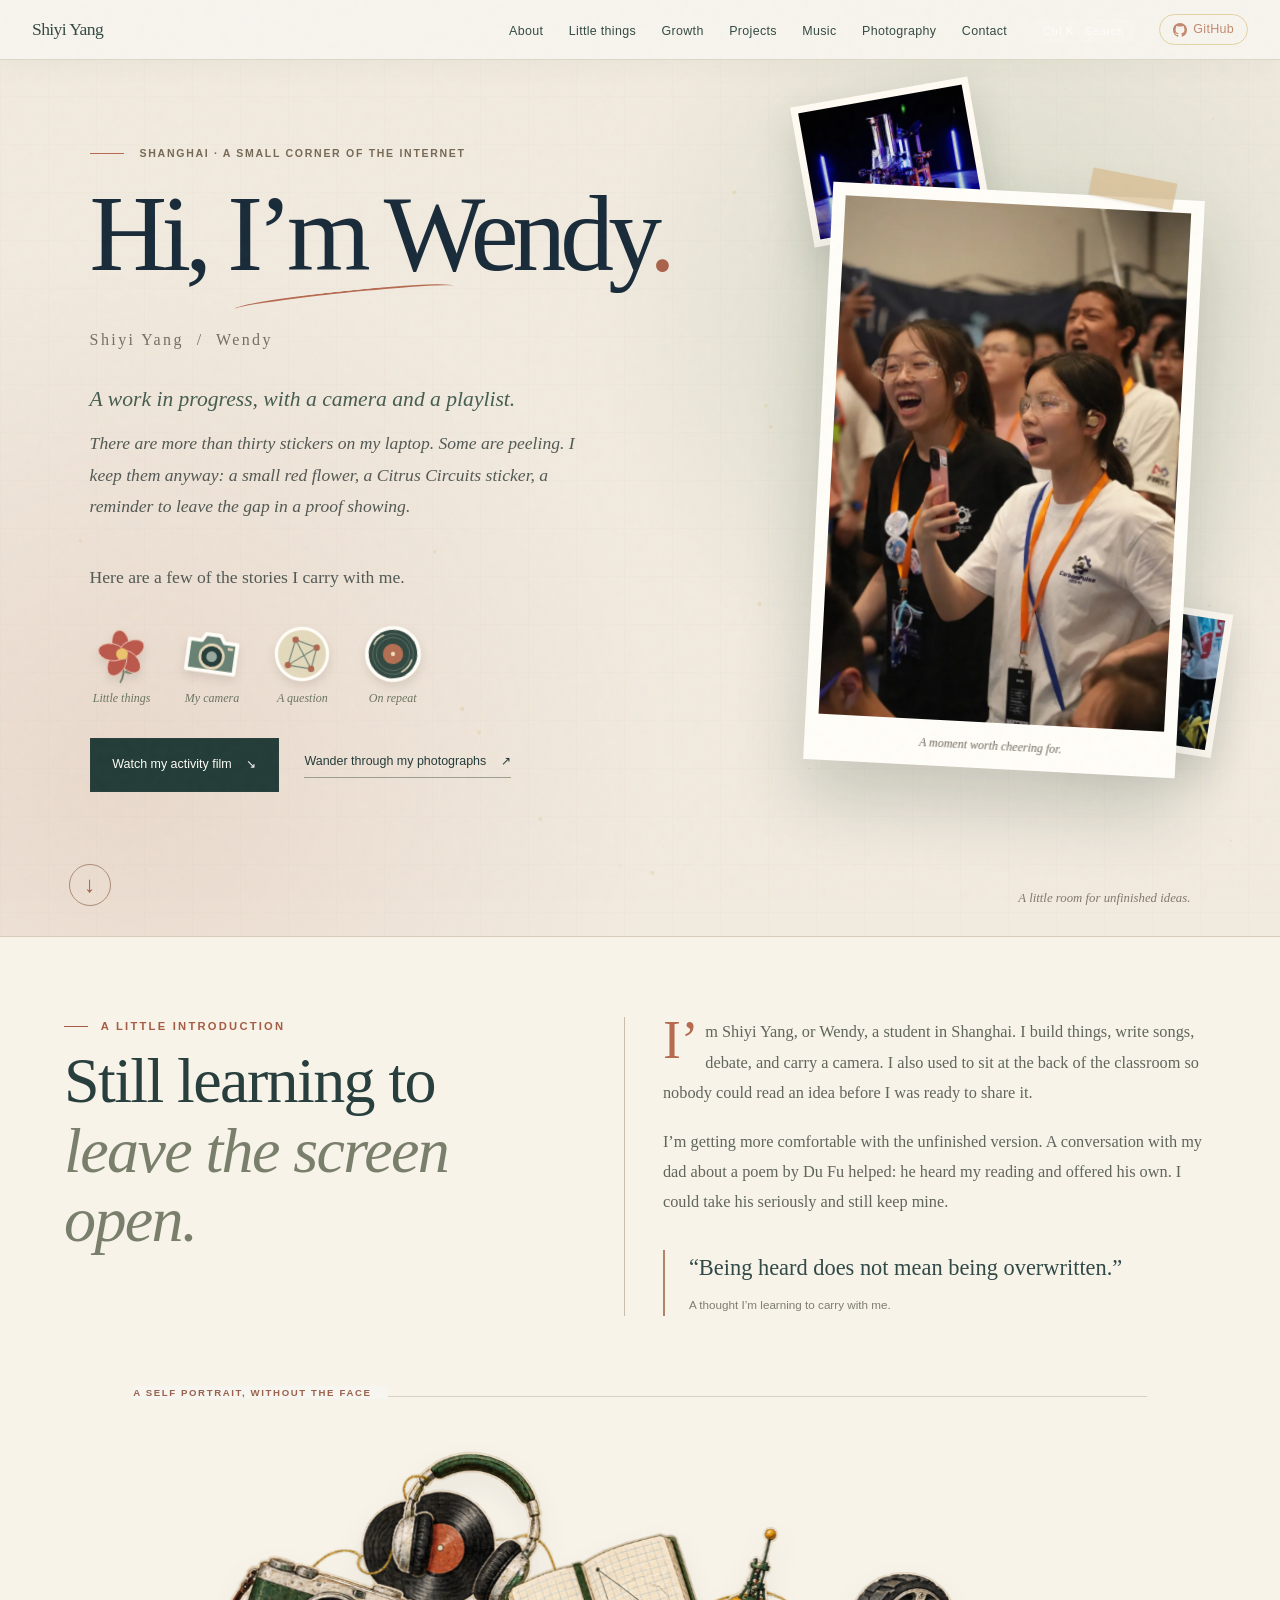
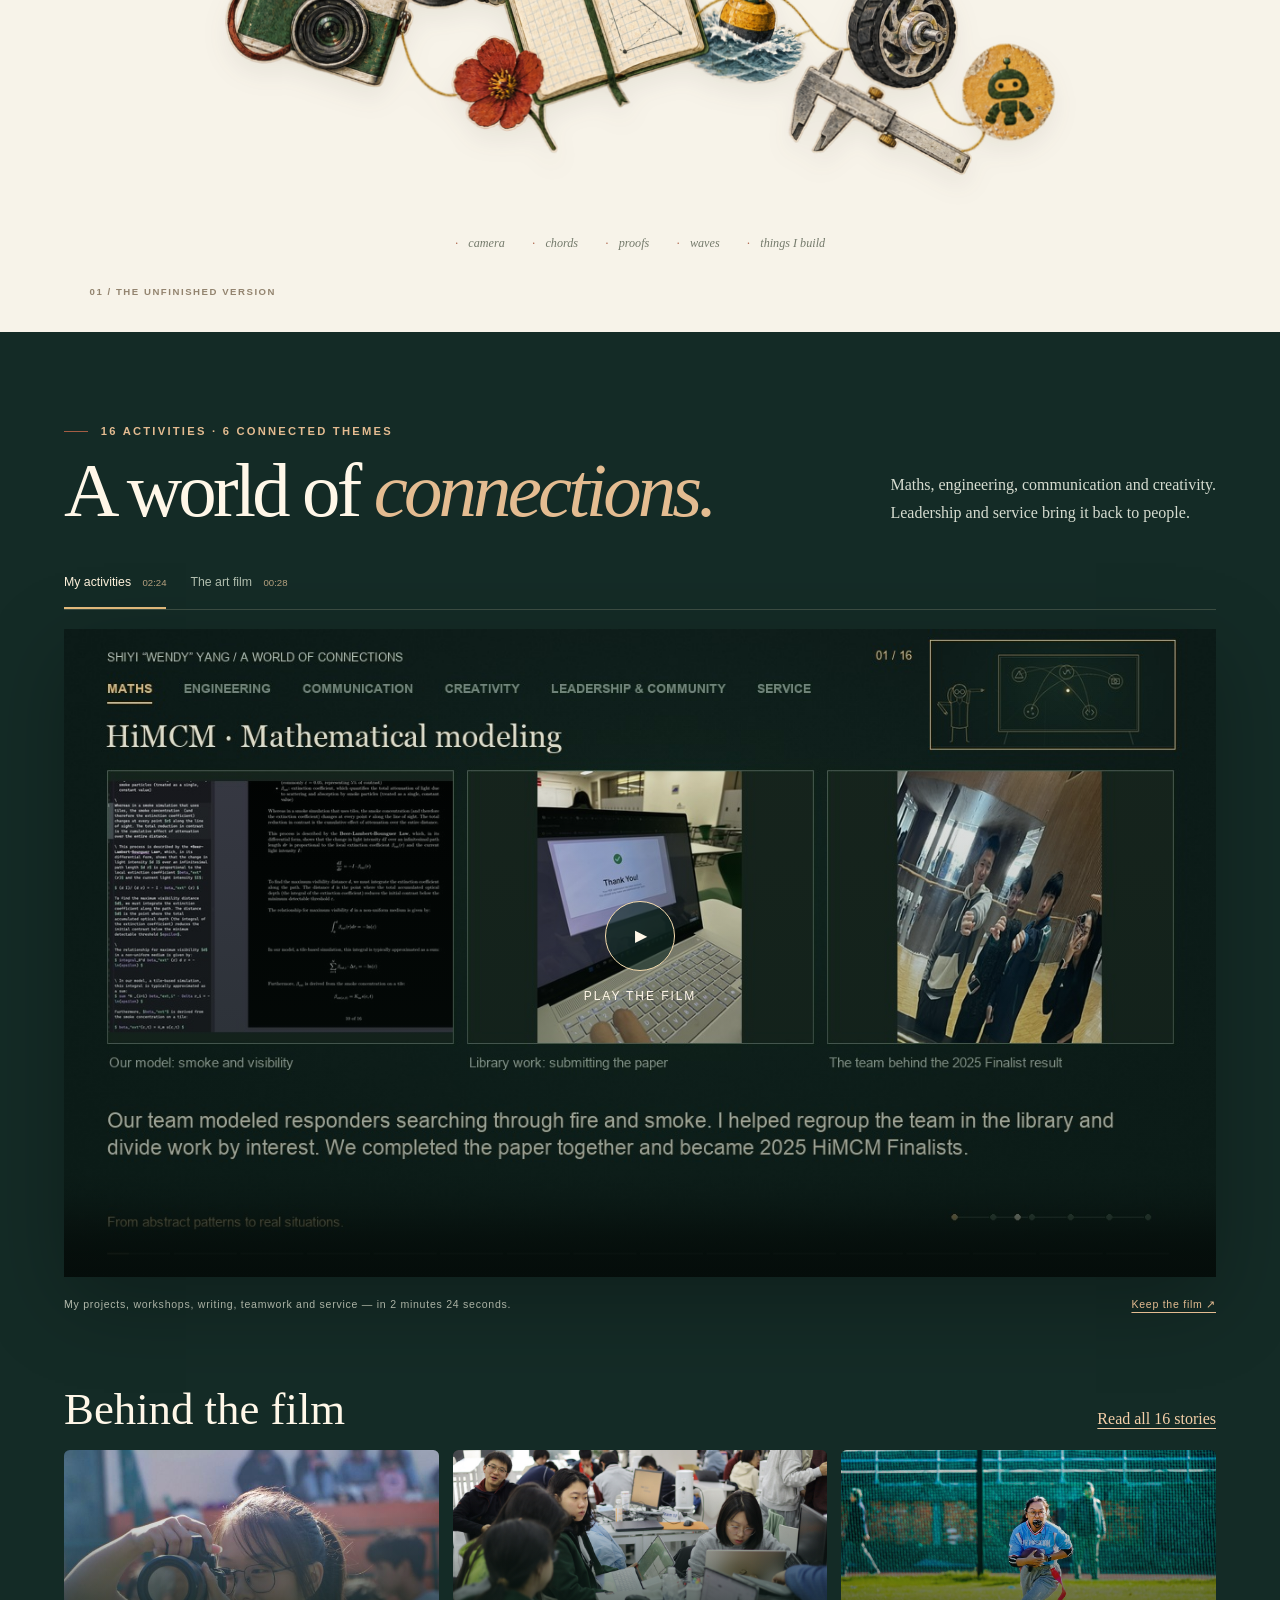
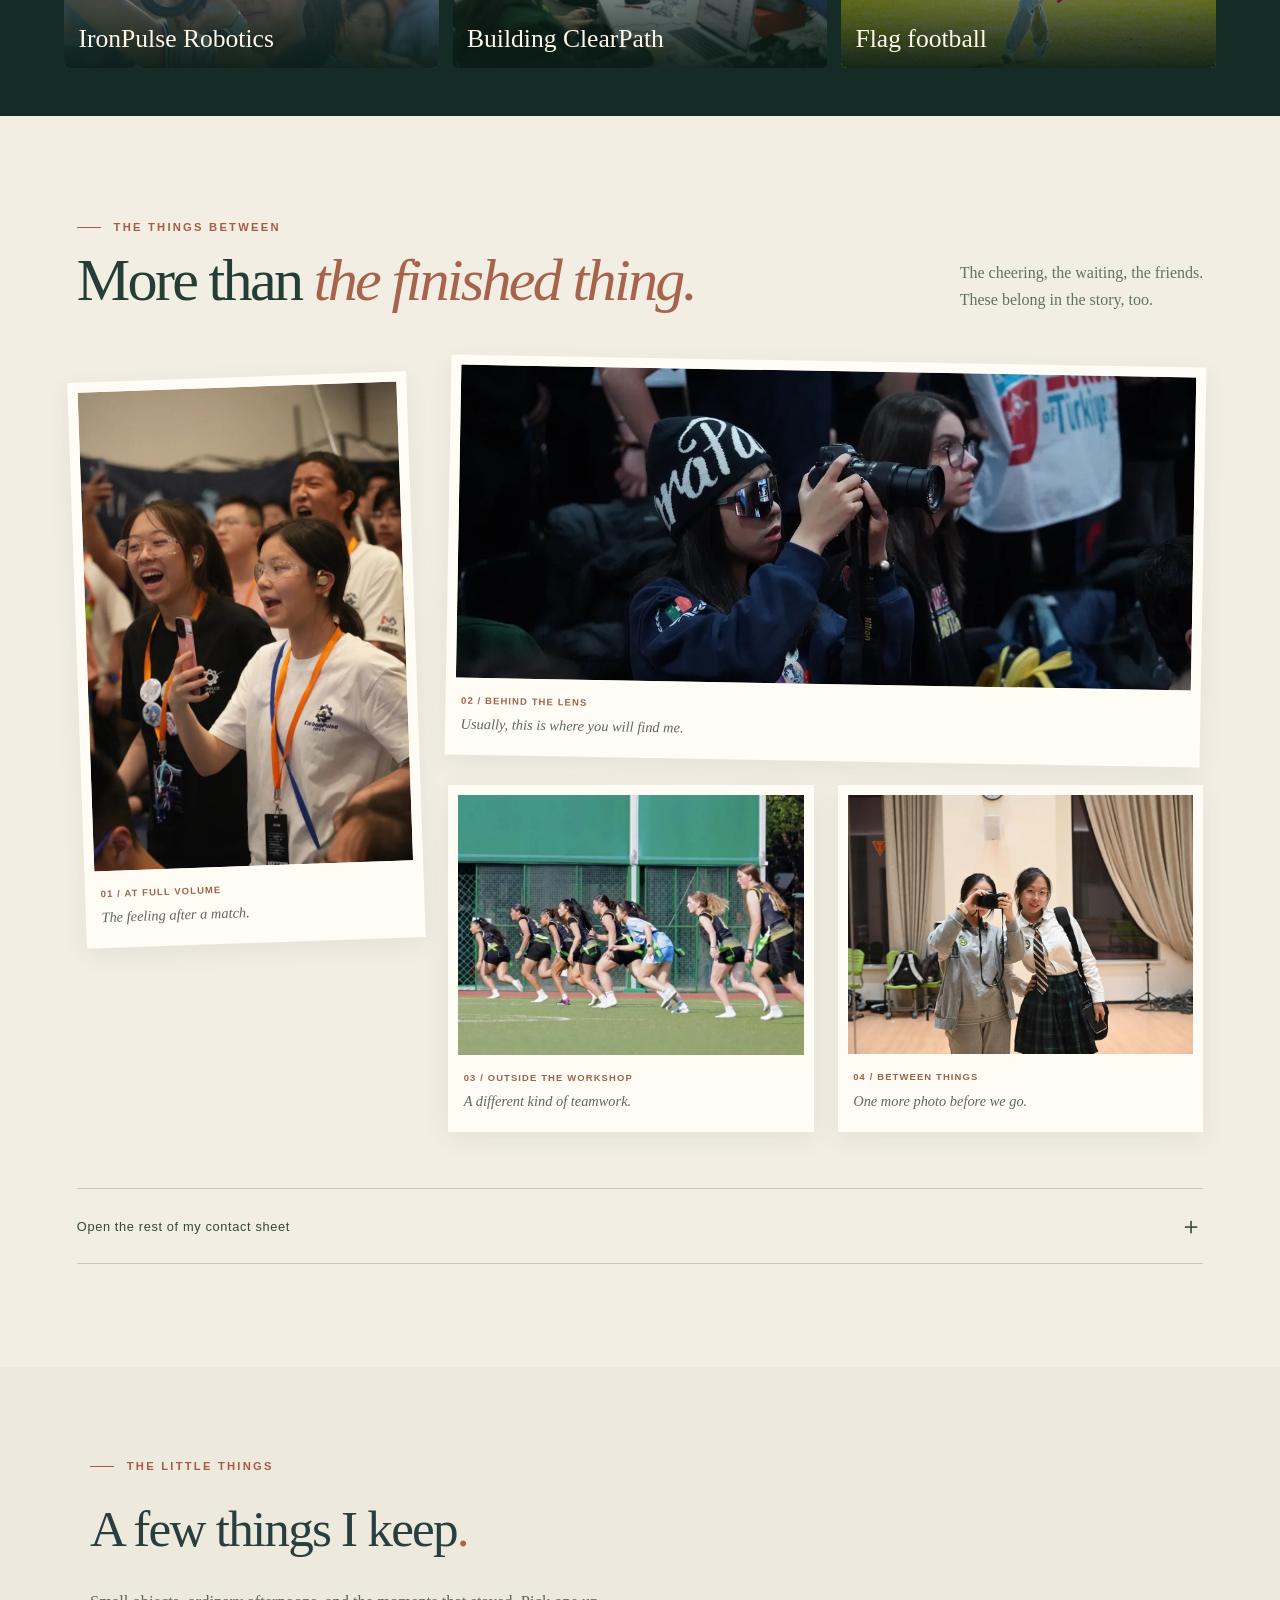
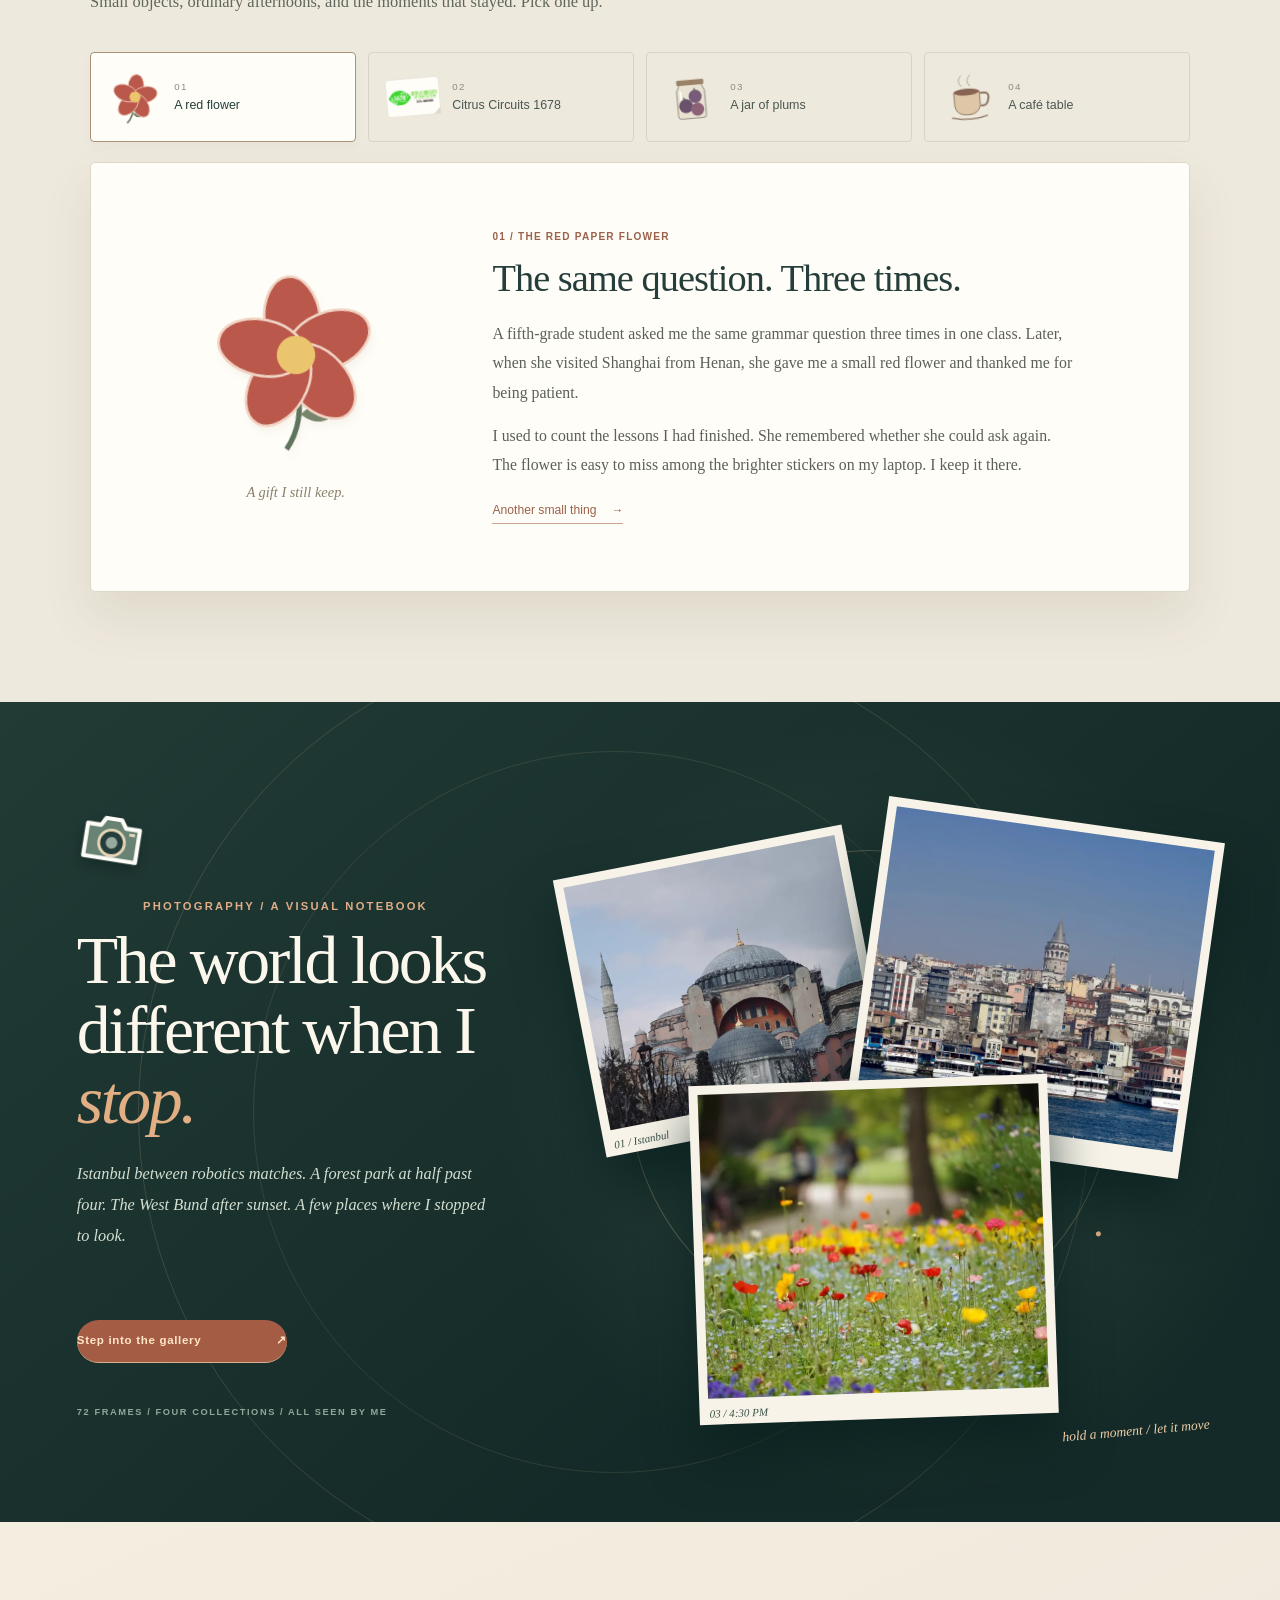
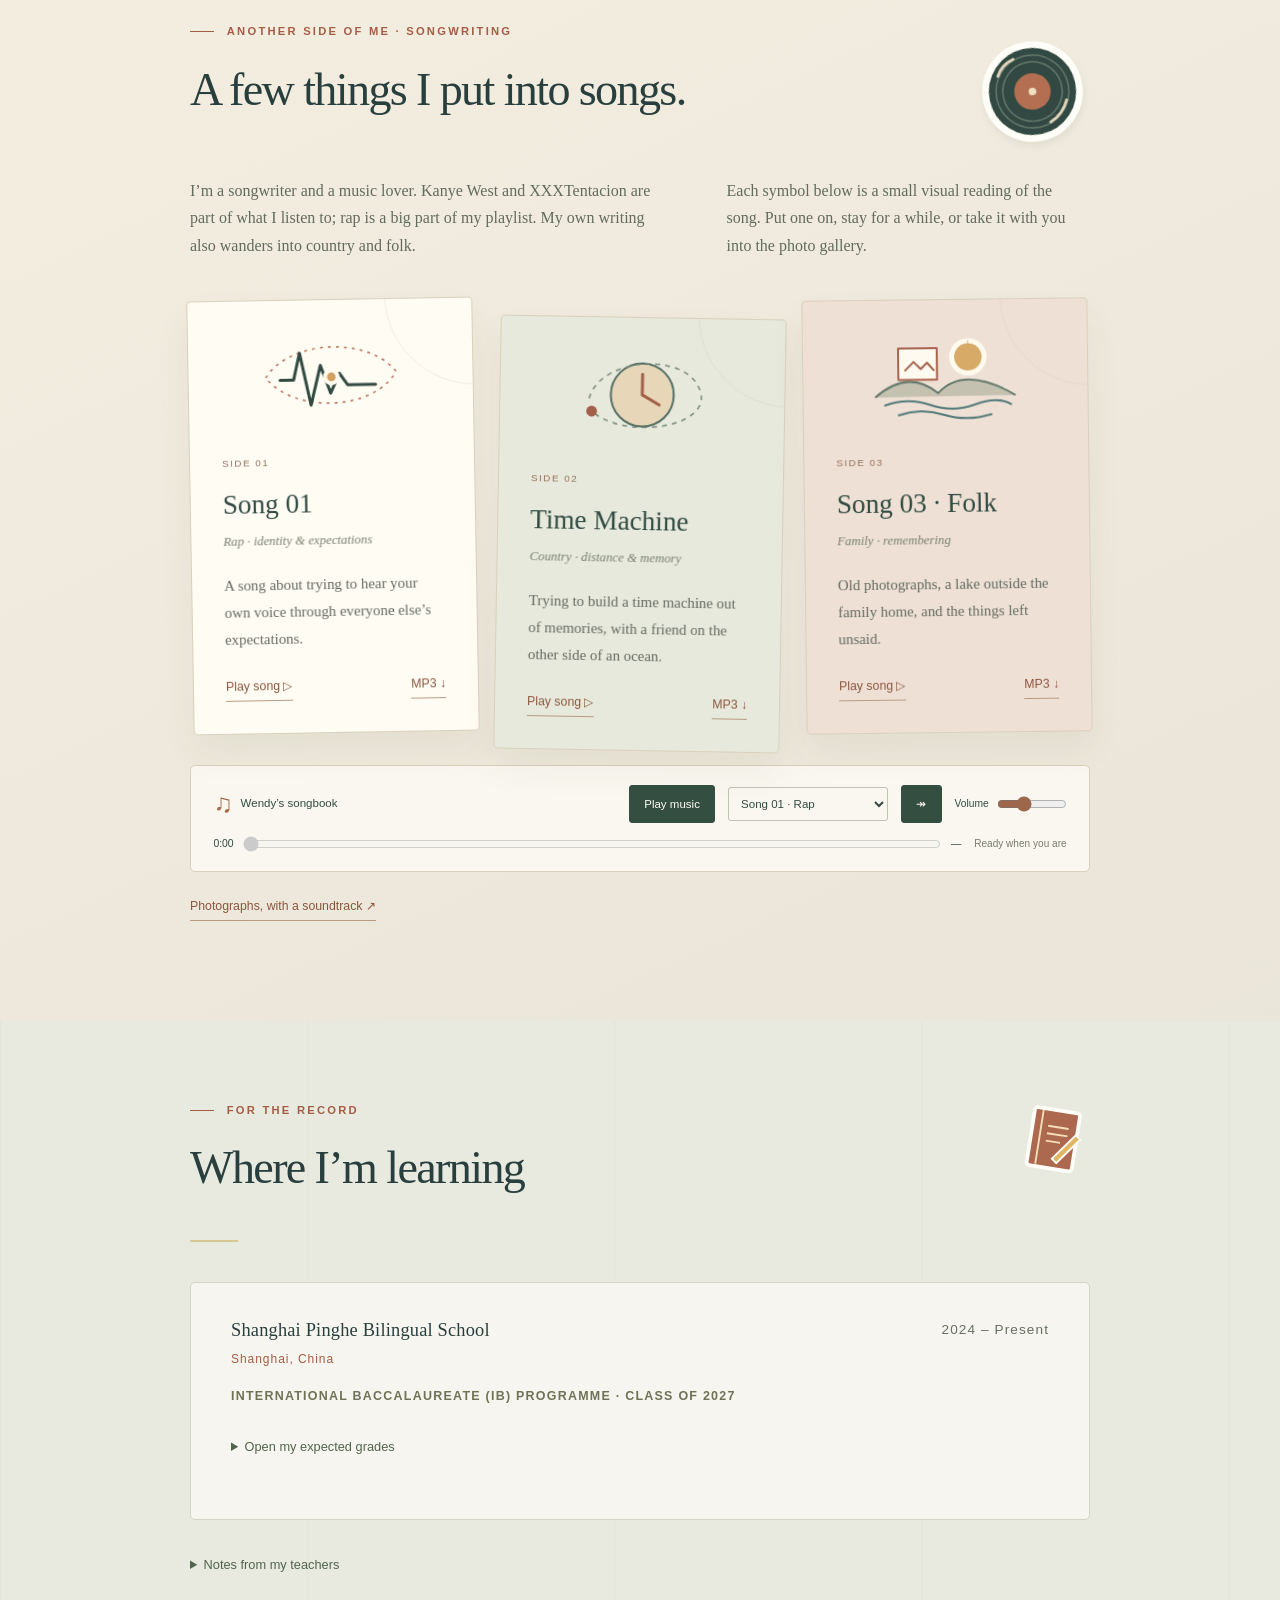
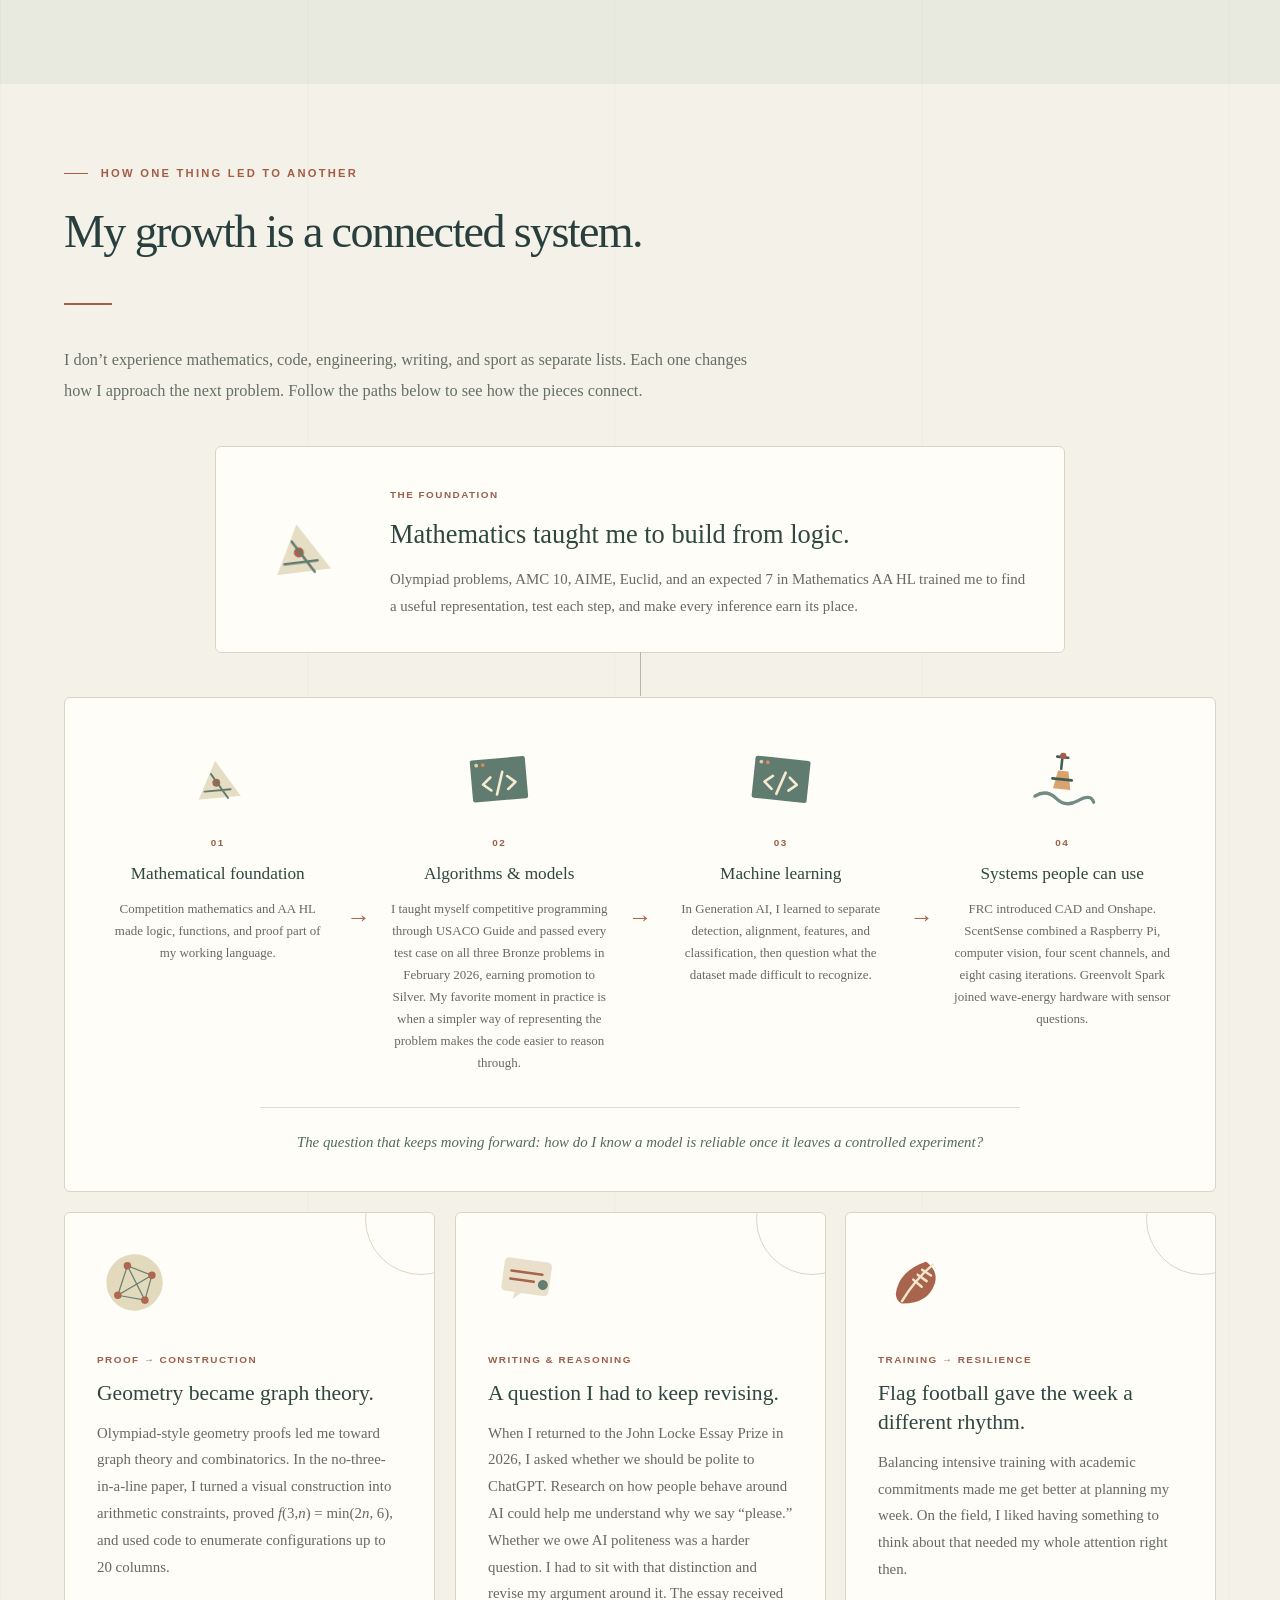
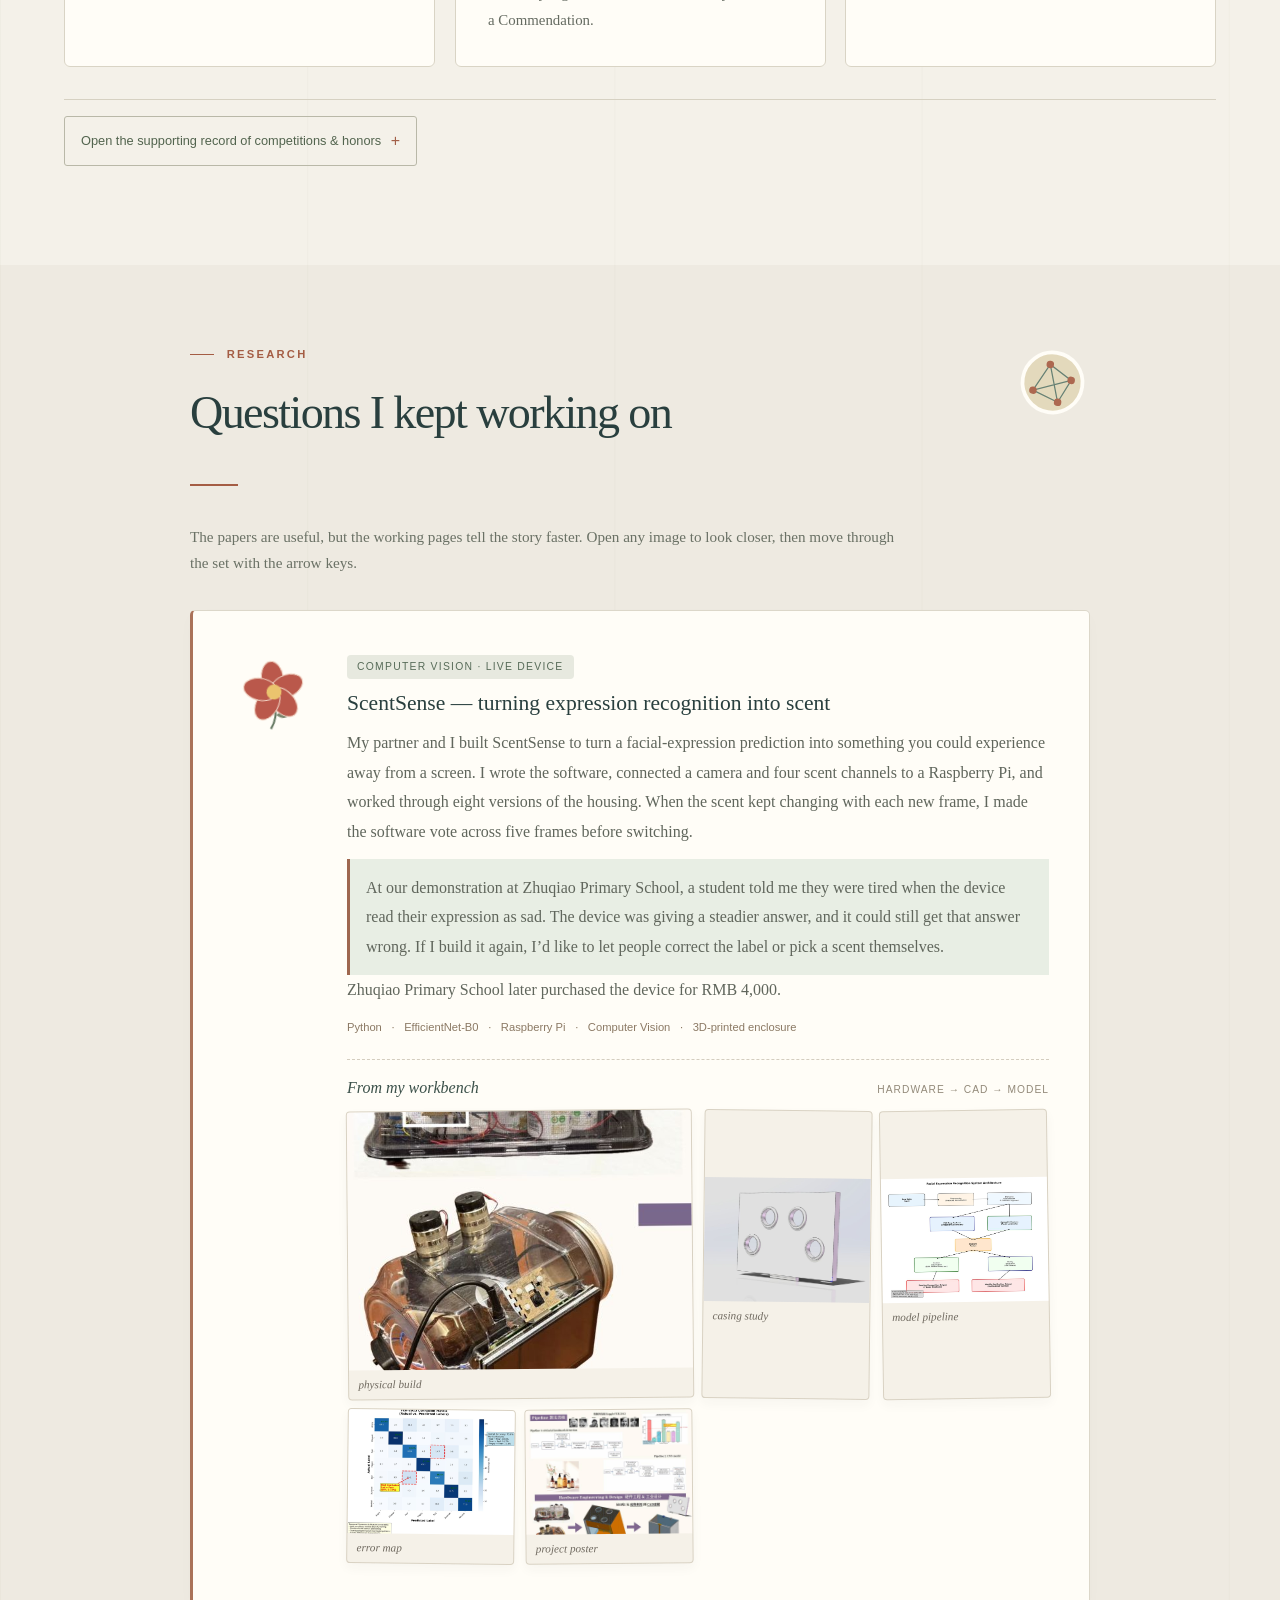
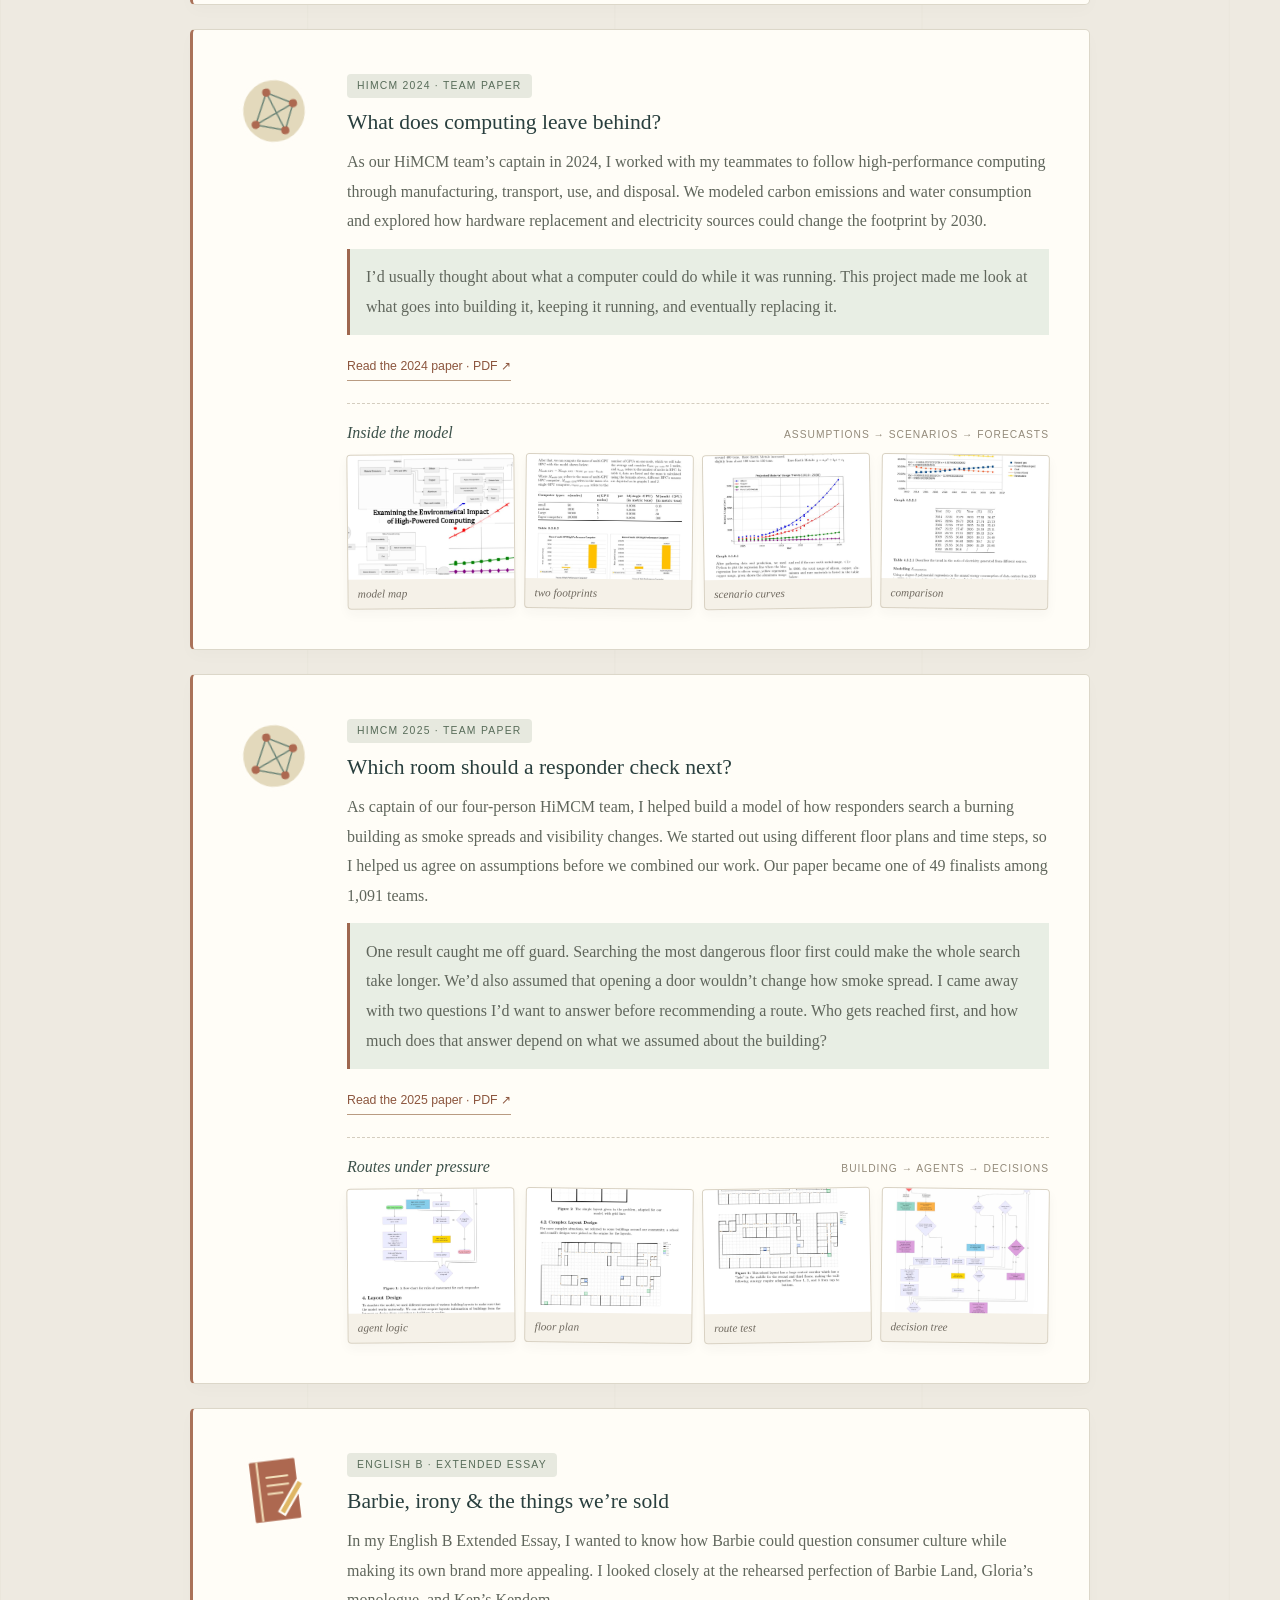
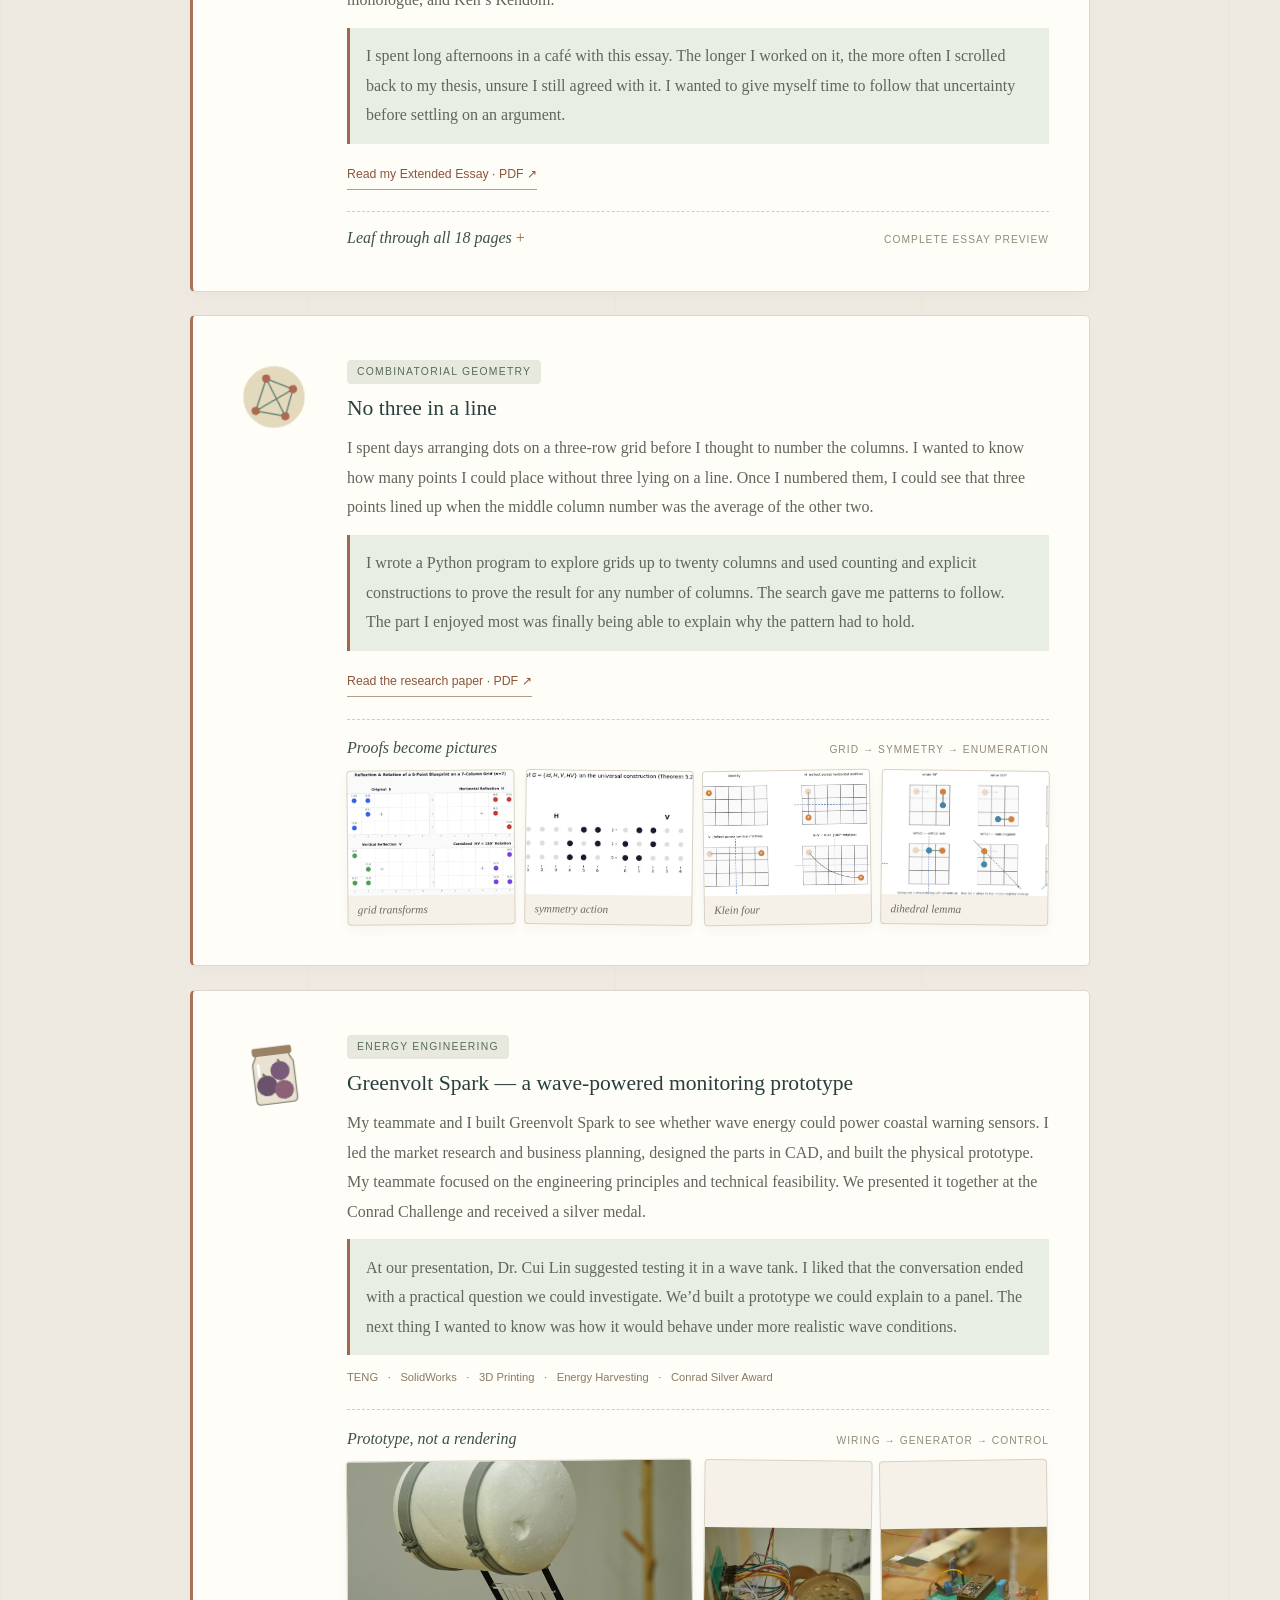
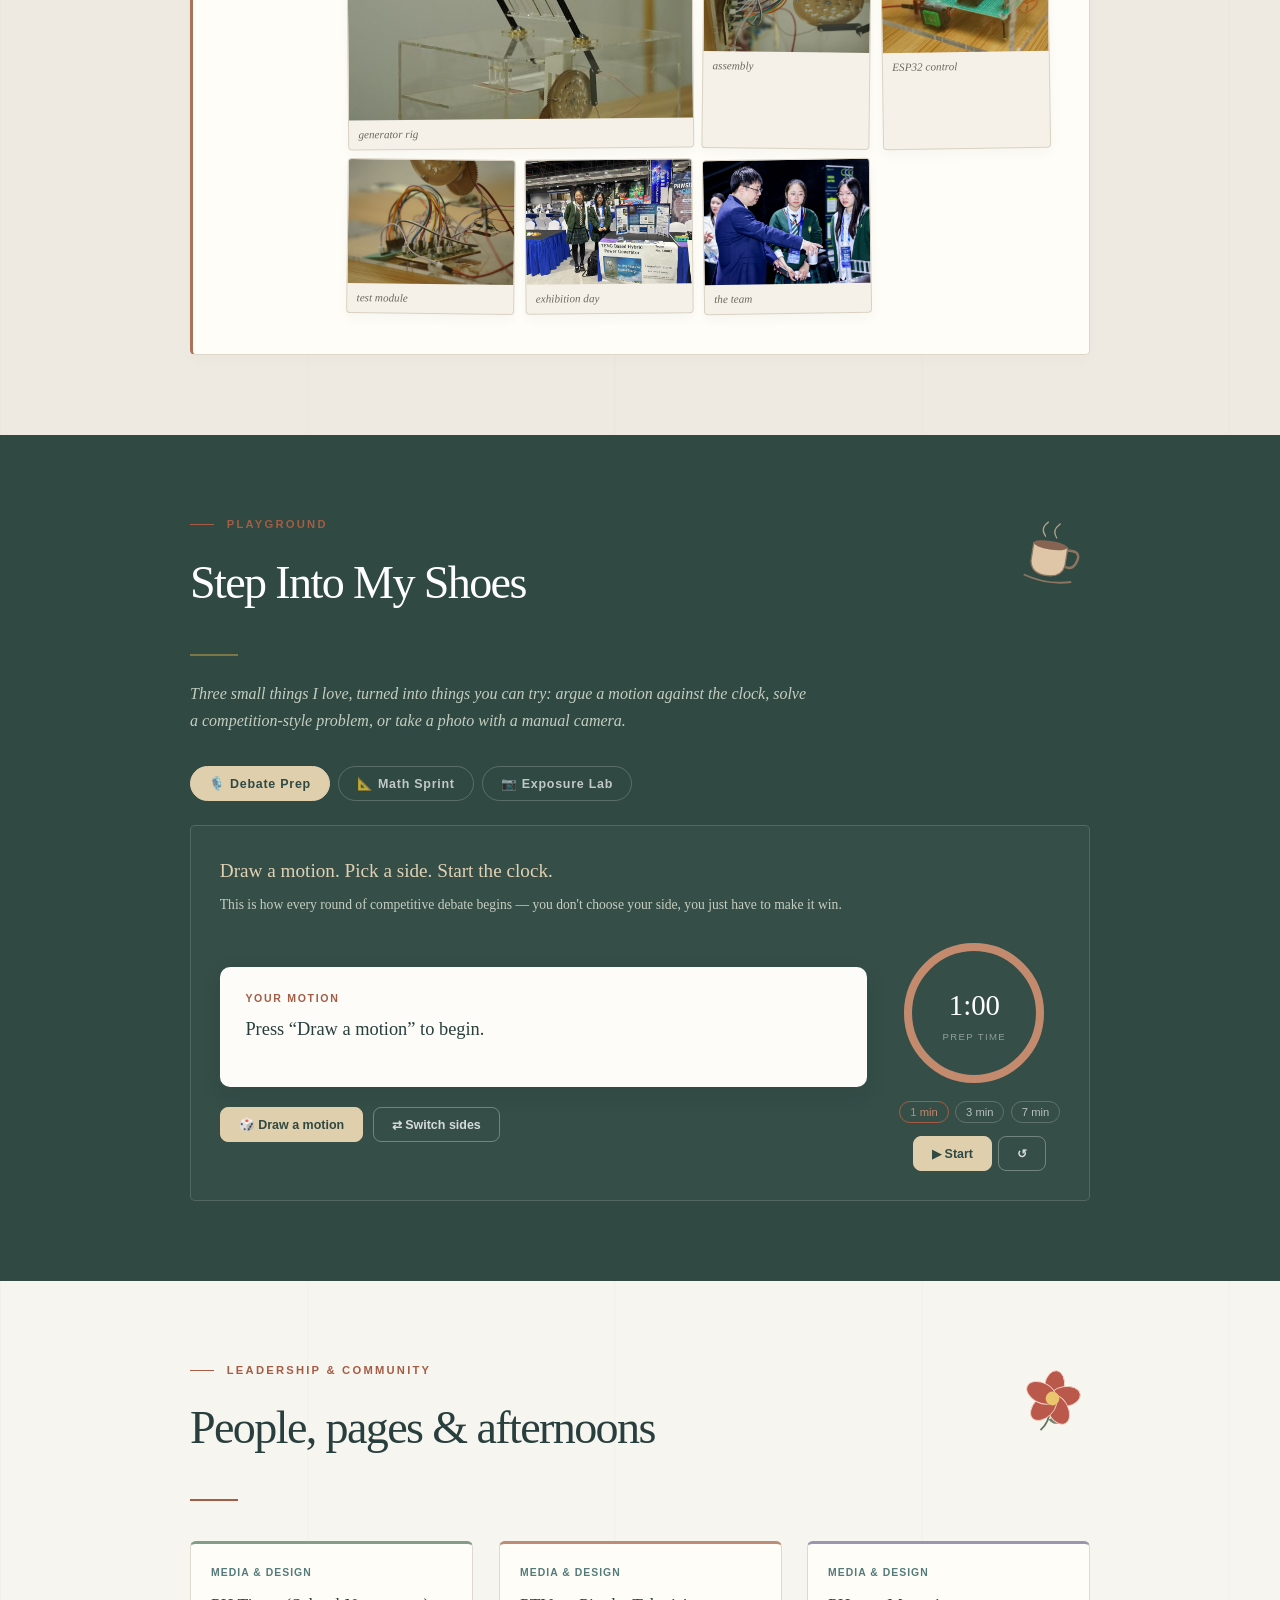
==== commit 0bb6250d: "Design a photo-led journal for portfolio activities" ====
--- a/index.html
+++ b/index.html
@@ -1005,10 +1005,10 @@
     .hero-hint { display: none; }
   }
 </style>
-<link rel="stylesheet" href="personal.css?v=4">
+<link rel="stylesheet" href="personal.css?v=5">
 <link rel="stylesheet" href="music.css">
 <link rel="stylesheet" href="interactions.css">
-<link rel="stylesheet" href="chapters.css?v=9">
+<link rel="stylesheet" href="chapters.css?v=10">
 <link rel="stylesheet" href="atelier.css?v=2">
 <script src="music.js" defer></script>
 <script src="interactions.js" defer></script>
@@ -1106,7 +1106,26 @@
     <button class="film-start" type="button" aria-label="Play A world of connections"><span aria-hidden="true">▶</span><span>Play the film</span></button>
   </div>
   <div class="film-footer"><span id="film-description">My projects, workshops, writing, teamwork and service — in 2 minutes 24 seconds.</span><a id="film-download" href="assets/films/a-world-of-connections-real-activities.mp4" download>Keep the film ↗</a></div>
-  <p class="film-footer"><a href="activity-film.html">Read the stories behind the film</a><span>What I did, how I worked with others, and what stayed with me.</span></p>
+  <div class="journal-preview">
+    <div class="journal-preview-heading">
+      <h3>Behind the film</h3>
+      <a href="activity-film.html">Read all 16 stories</a>
+    </div>
+    <div class="journal-preview-grid">
+      <a href="activity-film.html#ironpulse">
+        <img src="assets/evidence/admission/frc-filming.jpg" alt="" loading="lazy" decoding="async">
+        <span>IronPulse Robotics</span>
+      </a>
+      <a href="activity-film.html#clearpath">
+        <img src="assets/activities/clearpath-team-working.jpg" alt="" loading="lazy" decoding="async">
+        <span>Building ClearPath</span>
+      </a>
+      <a href="activity-film.html#flag-football">
+        <img src="assets/evidence/admission/flag-action.jpg" alt="" loading="lazy" decoding="async">
+        <span>Flag football</span>
+      </a>
+    </div>
+  </div>
 </section>
 
 <section id="life-in-frames" aria-labelledby="life-heading">
--- a/personal.css
+++ b/personal.css
@@ -395,3 +395,10 @@
 @media(prefers-reduced-motion:reduce) {
   .identity-constellation img,.song-symbol * { transition:none!important; animation:none!important; }
 }
+
+#activities .activity-card { background:#fffdf8; border:1px solid #ddd9ce; border-top:3px solid #859c89; padding:1.25rem; border-radius:.35rem; }
+#activities .activity-card:nth-child(3n+2) { border-top-color:#bd8c76; }
+#activities .activity-card:nth-child(3n) { border-top-color:#9b96ae; }
+#activities .activity-card .detail { font-size:1rem; }
+#activities .activity-card a { display:inline-block; margin-top:.7rem; color:#784b39; text-decoration:underline; text-underline-offset:.2em; }
+.research-card .project-reflection { padding:.85rem 1rem; background:#e8eee4; border-left:3px solid #9e674f; font-family:Georgia,serif; }
--- a/chapters.css
+++ b/chapters.css
@@ -68,3 +68,18 @@
 .film-selector button[aria-pressed="true"] { border-bottom-color:#e6bd7e; color:#fff3dd; }
 .film-selector button:hover { color:#fff3dd; }
 .film-selector button:focus-visible { outline:2px solid #e6bd7e; outline-offset:4px; }
+
+.journal-preview { width:min(1200px,100%); margin:clamp(2.5rem,6vw,4.5rem) auto 1rem; }
+.journal-preview-heading { display:flex; flex-wrap:wrap; align-items:baseline; justify-content:space-between; gap:.65rem 1.5rem; margin-bottom:1rem; }
+.journal-preview-heading h3 { color:#fff7e8; font:normal clamp(1.75rem,3.5vw,3rem)/1.1 Georgia,serif; margin:0; }
+.journal-preview-heading a { color:#f4cfa8; text-underline-offset:.25em; }
+.journal-preview-grid { display:grid; grid-template-columns:repeat(3,minmax(0,1fr)); gap:.85rem; }
+.journal-preview-grid a { position:relative; display:grid; align-items:end; overflow:hidden; isolation:isolate; min-height:clamp(10rem,17vw,15rem); border-radius:.35rem; background:#0d1d17; color:#fff7e8; text-decoration:none; }
+.journal-preview-grid a::before { content:''; position:absolute; z-index:-1; inset:0; background:linear-gradient(0deg,#091c15ee,transparent 80%); }
+.journal-preview-grid img { position:absolute; z-index:-2; inset:0; width:100%; height:100%; object-fit:cover; }
+.journal-preview-grid span { padding:.9rem; font:normal clamp(1.05rem,2.1vw,1.6rem)/1.15 Georgia,serif; }
+.journal-preview-grid a:hover span { text-decoration:underline; text-underline-offset:.18em; }
+@media (max-width:620px) {
+ .journal-preview-grid { grid-template-columns:1fr; }
+ .journal-preview-grid a { min-height:9rem; }
+}
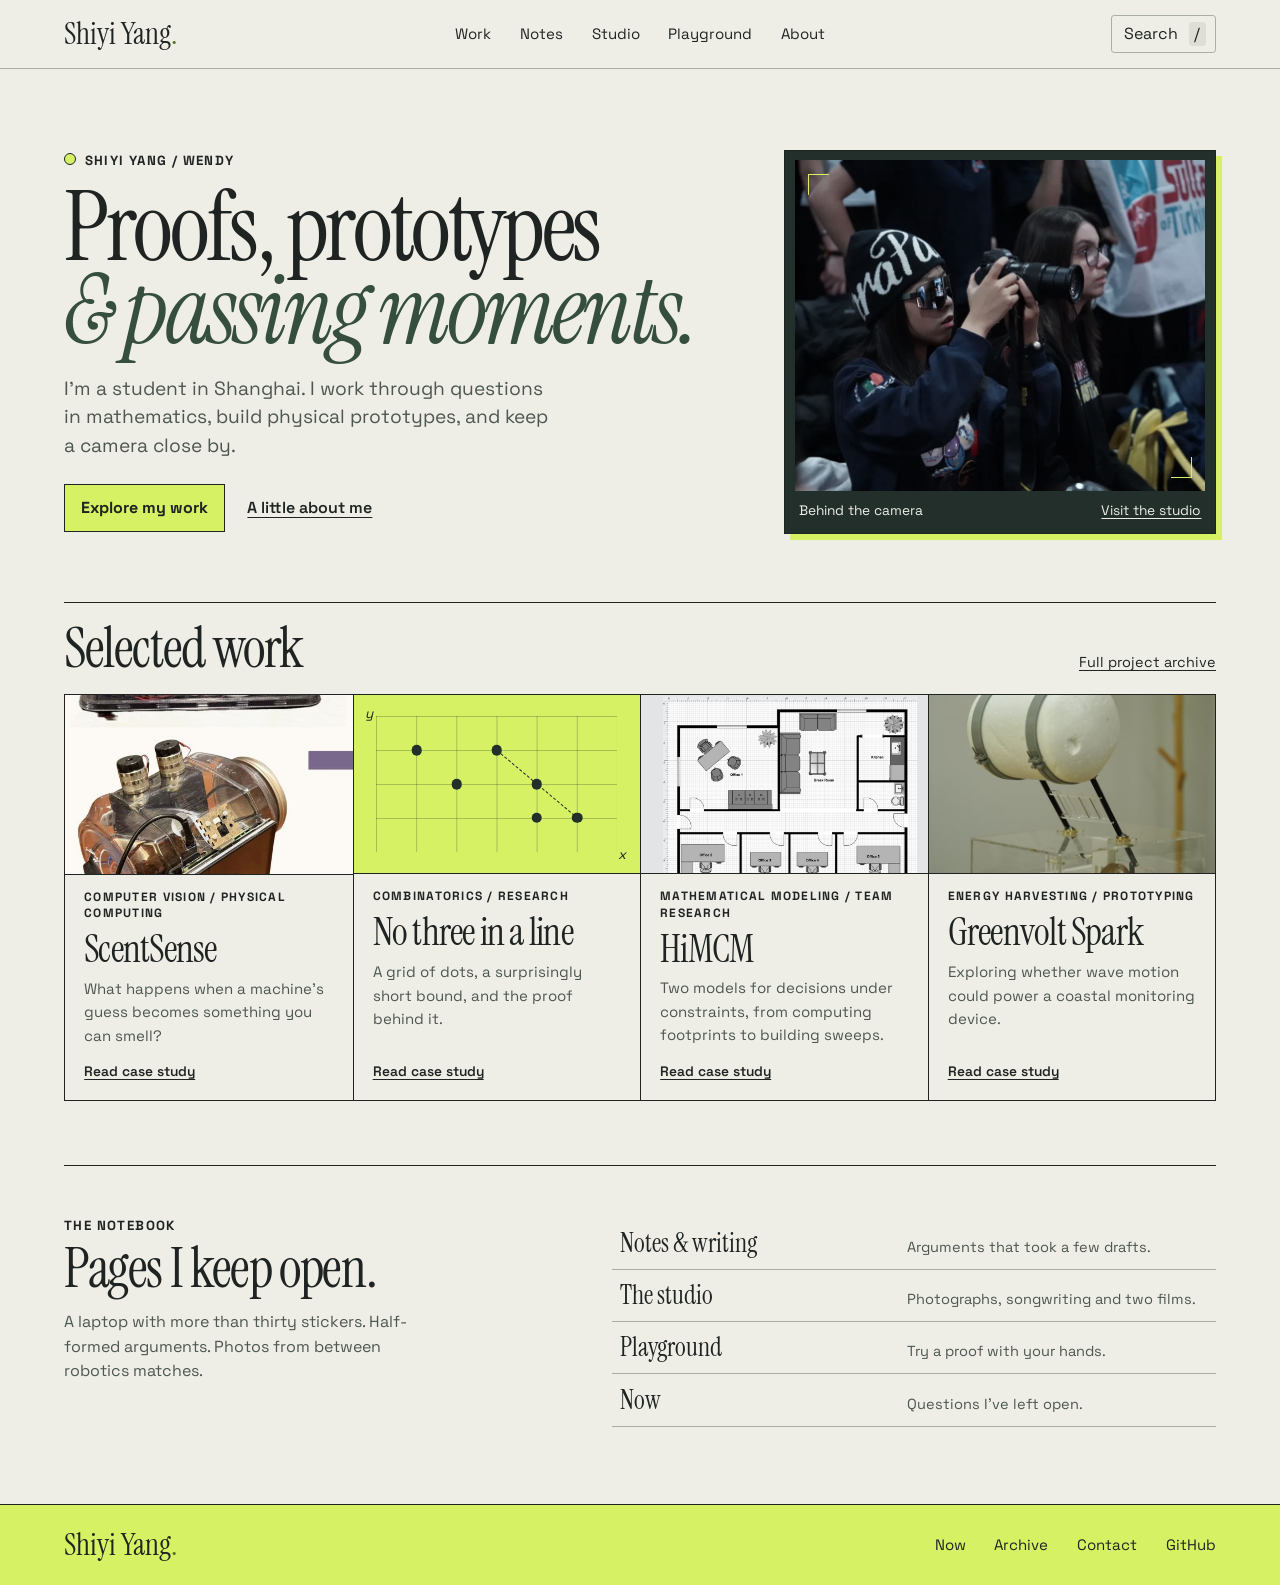
==== commit c09a79f6: "Redesign portfolio as an editorial notebook" ====
--- a/index.html
+++ b/index.html
@@ -1,2809 +1,98 @@
-<!DOCTYPE html>
-<html lang="en">
-<head>
-<meta charset="UTF-8">
-<meta name="viewport" content="width=device-width, initial-scale=1.0">
-<title>Shiyi Yang · Wendy — Notes, projects & photographs</title>
-<meta name="description" content="A few things I keep: peeling laptop stickers, unfinished ideas, and photographs from the places in between. The personal website of Shiyi Yang (Wendy).">
-<meta name="theme-color" content="#1c342f">
-<meta property="og:type" content="website">
-<meta property="og:title" content="Shiyi Yang (Wendy) — Personal Website">
-<meta property="og:description" content="Stories, small things, projects, and photographs by Shiyi Yang (Wendy).">
-<meta name="twitter:card" content="summary">
-<link rel="icon" href="data:image/svg+xml,%3Csvg xmlns='http://www.w3.org/2000/svg' viewBox='0 0 64 64'%3E%3Crect width='64' height='64' rx='14' fill='%231c342f'/%3E%3Ctext x='32' y='43' font-family='Georgia,serif' font-size='30' fill='%23e4bc91' text-anchor='middle'%3ESY%3C/text%3E%3C/svg%3E">
-<style>
-  :root {
-    --navy: #0f1f3d;
-    --navy-light: #1a3060;
-    --gold: #c8a84b;
-    --gold-light: #e8c96a;
-    --bg: #f8f6f0;
-    --bg-card: #ffffff;
-    --text: #1a1a1a;
-    --text-muted: #5a5a5a;
-    --text-light: #8a8a8a;
-    --border: #e2ddd5;
-    --accent-blue: #2d5a9e;
-    --accent-teal: #1a7a6e;
-    --accent-red: #b5342a;
-    --accent-purple: #5b3fa8;
-    --radius: 12px;
-  }
+<!doctype html>
+    <html lang="en">
+    <head>
+      <meta charset="utf-8">
+      <meta name="viewport" content="width=device-width, initial-scale=1">
+      <title>Proofs, prototypes &amp; passing moments | Shiyi Yang</title>
+      <meta name="description" content="The personal website of Shiyi Yang (Wendy). Explore mathematics research, engineering prototypes, writing, photography, songs and interactive experiments.">
+      <meta name="theme-color" content="#eeeee7">
+      <link rel="canonical" href="https://yangsy57272.github.io/">
+      <meta property="og:type" content="website">
+      <meta property="og:site_name" content="Shiyi Yang">
+      <meta property="og:title" content="Proofs, prototypes &amp; passing moments | Shiyi Yang">
+      <meta property="og:description" content="The personal website of Shiyi Yang (Wendy). Explore mathematics research, engineering prototypes, writing, photography, songs and interactive experiments.">
+      <meta property="og:url" content="https://yangsy57272.github.io/">
+      <meta property="og:image" content="https://yangsy57272.github.io/assets/life/behind-the-camera.webp">
+      <meta name="twitter:card" content="summary_large_image">
+      <link rel="icon" href="assets/editorial-mark.svg" type="image/svg+xml">
+      <link rel="preload" href="assets/fonts/instrument-serif.woff2" as="font" type="font/woff2" crossorigin>
+      <link rel="stylesheet" href="editorial.css">
+      <script src="editorial.js" defer></script>
 
-  * { margin: 0; padding: 0; box-sizing: border-box; }
-
-  html { scroll-behavior: smooth; }
-
-  body {
-    font-family: 'Georgia', 'Times New Roman', serif;
-    background: var(--bg);
-    color: var(--text);
-    line-height: 1.7;
-    font-size: 16px;
-  }
-
-  /* ── NAV ── */
-  nav {
-    position: fixed; top: 0; left: 0; right: 0; z-index: 100;
-    background: rgba(15, 31, 61, 0.97);
-    backdrop-filter: blur(8px);
-    padding: 0 2rem;
-    display: flex; align-items: center; justify-content: space-between;
-    height: 60px;
-    border-bottom: 1px solid rgba(200,168,75,0.25);
-  }
-  nav .logo {
-    font-family: 'Georgia', serif;
-    font-size: 1.1rem;
-    font-weight: normal;
-    color: var(--gold-light);
-    letter-spacing: 0.05em;
-  }
-  nav ul {
-    display: flex; gap: 1.6rem; list-style: none; align-items: center;
-  }
-  nav a {
-    color: rgba(255,255,255,0.75);
-    text-decoration: none;
-    font-family: 'Helvetica Neue', Arial, sans-serif;
-    font-size: 0.78rem;
-    font-weight: 500;
-    letter-spacing: 0.12em;
-    text-transform: uppercase;
-    transition: color 0.2s;
-  }
-  nav a:hover { color: var(--gold-light); }
-
-  /* ── HERO ── */
-  #hero {
-    background: var(--navy);
-    color: white;
-    min-height: 100vh;
-    display: flex; flex-direction: column;
-    justify-content: center;
-    padding: 100px 5% 80px;
-    position: relative;
-    overflow: hidden;
-  }
-  #hero::before {
-    content: '';
-    position: absolute; top: 0; right: 0;
-    width: 55%; height: 100%;
-    background: linear-gradient(135deg, transparent 40%, rgba(200,168,75,0.06) 100%);
-    pointer-events: none;
-  }
-  #hero::after {
-    content: '';
-    position: absolute; bottom: -1px; left: 0; right: 0;
-    height: 80px;
-    background: var(--bg);
-    clip-path: ellipse(55% 100% at 30% 100%);
-  }
-  .hero-inner {
-    max-width: 1160px; position: relative; z-index: 1;
-    display: grid; grid-template-columns: 1fr auto;
-    gap: 4rem; align-items: center;
-  }
-  .hero-text { max-width: 820px; }
-  .hero-photo {
-    margin: 0; position: relative;
-    transform: rotate(1.5deg);
-    transition: transform 0.4s ease;
-  }
-  .hero-photo:hover { transform: rotate(0deg) scale(1.02); }
-  .hero-photo img {
-    display: block;
-    width: clamp(200px, 24vw, 320px); height: auto;
-    border: 5px solid #fdfcf8;
-    outline: 1px solid rgba(200,168,75,0.8);
-    outline-offset: 6px;
-    box-shadow: 0 24px 60px rgba(0,0,0,0.45), 0 4px 14px rgba(0,0,0,0.3);
-  }
-  .hero-photo::after {
-    content: 'Shiyi Yang · Wendy';
-    position: absolute; left: 50%; bottom: -2.4rem; transform: translateX(-50%);
-    white-space: nowrap;
-    font-family: 'Helvetica Neue', Arial, sans-serif;
-    font-size: 0.68rem; letter-spacing: 0.25em;
-    color: rgba(200,168,75,0.65);
-  }
-  .hero-label {
-    font-family: 'Helvetica Neue', Arial, sans-serif;
-    font-size: 0.72rem; font-weight: 600; letter-spacing: 0.2em;
-    text-transform: uppercase; color: var(--gold);
-    margin-bottom: 1.2rem;
-    display: flex; align-items: center; gap: 0.8rem;
-  }
-  .hero-label::before {
-    content: ''; display: block; width: 32px; height: 1px;
-    background: var(--gold);
-  }
-  h1 {
-    font-size: clamp(2.8rem, 6vw, 5rem);
-    font-weight: normal;
-    line-height: 1.1;
-    margin-bottom: 0.3rem;
-    letter-spacing: -0.01em;
-  }
-  .hero-chinese {
-    font-size: clamp(1.2rem, 2.5vw, 1.6rem);
-    color: rgba(200,168,75,0.7);
-    letter-spacing: 0.15em;
-    margin-bottom: 1.6rem;
-  }
-  .hero-tagline {
-    font-size: 1.1rem;
-    color: rgba(255,255,255,0.65);
-    max-width: 560px;
-    line-height: 1.7;
-    margin-bottom: 2.5rem;
-    font-style: italic;
-  }
-  .hero-stats {
-    display: flex; gap: 2.5rem; flex-wrap: wrap; margin-bottom: 2.5rem;
-  }
-  .stat-item { text-align: center; }
-  .stat-num {
-    font-size: 1.9rem; font-weight: bold; color: var(--gold-light);
-    display: block; letter-spacing: -0.02em;
-  }
-  .stat-label {
-    font-family: 'Helvetica Neue', Arial, sans-serif;
-    font-size: 0.7rem; text-transform: uppercase; letter-spacing: 0.12em;
-    color: rgba(255,255,255,0.45); margin-top: 2px;
-  }
-  .hero-badges {
-    display: flex; gap: 0.7rem; flex-wrap: wrap;
-  }
-  .badge {
-    font-family: 'Helvetica Neue', Arial, sans-serif;
-    font-size: 0.72rem; font-weight: 600;
-    padding: 5px 14px; border-radius: 999px;
-    letter-spacing: 0.06em;
-    border: 1px solid;
-  }
-  .badge-gold { border-color: var(--gold); color: var(--gold-light); }
-  .badge-white { border-color: rgba(255,255,255,0.25); color: rgba(255,255,255,0.6); }
-
-  /* ── SECTIONS ── */
-  section { padding: 80px 5%; }
-  .section-inner { max-width: 900px; margin: 0 auto; }
-
-  .section-label {
-    font-family: 'Helvetica Neue', Arial, sans-serif;
-    font-size: 0.7rem; font-weight: 700; letter-spacing: 0.2em;
-    text-transform: uppercase; color: var(--gold);
-    margin-bottom: 0.6rem;
-    display: flex; align-items: center; gap: 0.8rem;
-  }
-  .section-label::before {
-    content: ''; display: block; width: 24px; height: 1px; background: var(--gold);
-  }
-  .section-title {
-    font-size: 2rem; font-weight: normal;
-    color: var(--navy); margin-bottom: 2rem;
-    letter-spacing: -0.01em;
-  }
-  .divider {
-    width: 48px; height: 2px; background: var(--gold); margin: 0 0 2.5rem;
-  }
-
-  /* ── ABOUT ── */
-  #about { background: var(--bg); }
-  .about-grid {
-    display: grid; grid-template-columns: 1fr 1fr;
-    gap: 3rem; align-items: start;
-  }
-  .about-text p { color: var(--text-muted); margin-bottom: 1.2rem; line-height: 1.85; }
-  .about-highlights { display: flex; flex-direction: column; gap: 1.2rem; }
-  .highlight-card {
-    background: var(--bg-card);
-    border: 1px solid var(--border);
-    border-radius: var(--radius);
-    padding: 1.1rem 1.3rem;
-    display: flex; gap: 1rem; align-items: flex-start;
-  }
-  .highlight-icon {
-    width: 36px; height: 36px; border-radius: 8px;
-    display: flex; align-items: center; justify-content: center;
-    font-size: 1rem; flex-shrink: 0;
-  }
-  .hi-blue { background: #e8f0fb; }
-  .hi-teal { background: #ddf2ee; }
-  .hi-amber { background: #fef3da; }
-  .hi-purple { background: #ede8f8; }
-  .hi-rose { background: #fce8e8; }
-  .highlight-card h4 {
-    font-family: 'Helvetica Neue', Arial, sans-serif;
-    font-size: 0.8rem; font-weight: 700; letter-spacing: 0.04em;
-    color: var(--navy); margin-bottom: 0.3rem;
-  }
-  .highlight-card p {
-    font-size: 0.82rem; color: var(--text-muted); line-height: 1.55;
-  }
-
-  /* ── CURIOSITY PATHS ── */
-  #curiosity { background: #eee9df; }
-  .curiosity-intro { max-width: 650px; color: var(--text-muted); margin-bottom: 2rem; }
-  .curiosity-layout { display: grid; grid-template-columns: minmax(220px, 0.75fr) minmax(0, 1.5fr); gap: 1.2rem; }
-  .curiosity-choices { display: grid; gap: 0.7rem; align-content: start; }
-  .curiosity-choice {
-    width: 100%; text-align: left; cursor: pointer; border: 1px solid var(--border);
-    background: #fff; border-radius: 10px; padding: 1rem 1.15rem;
-    font: 600 0.83rem 'Helvetica Neue', Arial, sans-serif; color: var(--navy);
-    transition: transform 0.2s, border-color 0.2s, box-shadow 0.2s;
-  }
-  .curiosity-choice span { display: block; color: var(--text-light); font-size: 0.66rem; letter-spacing: 0.13em; margin-bottom: 0.25rem; }
-  .curiosity-choice:hover, .curiosity-choice:focus-visible { transform: translateX(4px); border-color: var(--gold); }
-  .curiosity-choice[aria-selected="true"] { background: var(--navy); color: #fff; border-color: var(--navy); box-shadow: 0 8px 20px rgba(15,31,61,0.16); }
-  .curiosity-choice[aria-selected="true"] span { color: var(--gold-light); }
-  .curiosity-card {
-    position: relative; min-height: 310px; overflow: hidden;
-    background: var(--navy); color: #fff; border-radius: 14px;
-    padding: clamp(1.5rem, 4vw, 3rem); display: flex; flex-direction: column; justify-content: center;
-  }
-  .curiosity-card::before {
-    content: ''; position: absolute; width: 260px; height: 260px; right: -50px; top: -65px;
-    border: 1px solid rgba(232,201,106,0.25); border-radius: 50%;
-    box-shadow: 0 0 0 35px rgba(232,201,106,0.035), 0 0 0 90px rgba(232,201,106,0.025);
-    pointer-events: none;
-  }
-  .curiosity-card > * { position: relative; }
-  .curiosity-overline { font: 600 0.7rem 'Helvetica Neue', Arial, sans-serif; color: var(--gold-light); letter-spacing: 0.18em; text-transform: uppercase; }
-  .curiosity-card h3 { font-size: clamp(1.7rem, 3vw, 2.5rem); line-height: 1.2; font-weight: normal; max-width: 520px; margin: 0.7rem 0 1rem; }
-  .curiosity-card p { max-width: 580px; color: rgba(255,255,255,0.73); }
-  .curiosity-card a { align-self: flex-start; margin-top: 1.5rem; color: var(--gold-light); font: 600 0.8rem 'Helvetica Neue', Arial, sans-serif; text-decoration: none; border-bottom: 1px solid currentColor; }
-  .curiosity-card a:hover { color: #fff; }
-  @media (max-width: 700px) { .curiosity-layout { grid-template-columns: 1fr; } .curiosity-choices { grid-template-columns: repeat(3, 1fr); } .curiosity-choice { padding: 0.8rem; font-size: 0.72rem; } }
-  @media (max-width: 440px) { .curiosity-choices { grid-template-columns: 1fr; } }
-
-  /* ── EDUCATION ── */
-  #education { background: var(--navy); color: white; }
-  #education .section-title { color: white; }
-  .edu-card {
-    background: rgba(255,255,255,0.06);
-    border: 1px solid rgba(255,255,255,0.1);
-    border-radius: var(--radius);
-    padding: 2rem 2.5rem;
-    margin-bottom: 1.5rem;
-  }
-  .edu-header { display: flex; justify-content: space-between; align-items: flex-start; margin-bottom: 1rem; }
-  .edu-school { font-size: 1.15rem; font-weight: normal; letter-spacing: 0.01em; }
-  .edu-year {
-    font-family: 'Helvetica Neue', Arial, sans-serif;
-    font-size: 0.75rem; color: var(--gold); letter-spacing: 0.08em;
-    margin-top: 3px;
-  }
-  .edu-programme {
-    font-family: 'Helvetica Neue', Arial, sans-serif;
-    font-size: 0.78rem; font-weight: 600; letter-spacing: 0.1em;
-    text-transform: uppercase; color: var(--gold-light);
-    margin-bottom: 1.2rem;
-  }
-  .score-row {
-    display: flex; gap: 1.5rem; flex-wrap: wrap; margin-bottom: 1.2rem;
-  }
-  .score-box {
-    text-align: center;
-    background: rgba(200,168,75,0.12);
-    border: 1px solid rgba(200,168,75,0.25);
-    border-radius: 8px; padding: 0.7rem 1.2rem;
-  }
-  .score-box .num {
-    font-size: 1.5rem; font-weight: bold; color: var(--gold-light); display: block;
-  }
-  .score-box .lbl {
-    font-family: 'Helvetica Neue', Arial, sans-serif;
-    font-size: 0.65rem; text-transform: uppercase; letter-spacing: 0.1em;
-    color: rgba(255,255,255,0.45); margin-top: 2px;
-  }
-  .ib-grid {
-    display: grid; grid-template-columns: repeat(auto-fit, minmax(140px, 1fr));
-    gap: 0.6rem;
-  }
-  .ib-subject {
-    background: rgba(255,255,255,0.05);
-    border: 1px solid rgba(255,255,255,0.08);
-    border-radius: 6px; padding: 0.5rem 0.8rem;
-    font-family: 'Helvetica Neue', Arial, sans-serif;
-    font-size: 0.75rem;
-    display: flex; justify-content: space-between;
-    color: rgba(255,255,255,0.75);
-  }
-  .ib-grade { color: var(--gold-light); font-weight: 700; }
-
-  /* ── ACHIEVEMENTS ── */
-  #achievements { background: var(--bg); }
-  .achievement-section { margin-bottom: 3rem; }
-  .achievement-header {
-    display: flex; align-items: center; gap: 1rem; margin-bottom: 1.2rem;
-  }
-  .achievement-icon {
-    width: 40px; height: 40px; border-radius: 10px;
-    display: flex; align-items: center; justify-content: center;
-    font-size: 1.1rem; flex-shrink: 0;
-  }
-  .achievement-cat {
-    font-size: 1.2rem; color: var(--navy);
-  }
-  .achievement-grid {
-    display: grid; grid-template-columns: repeat(auto-fill, minmax(260px, 1fr));
-    gap: 1rem;
-  }
-  .award-card {
-    background: var(--bg-card);
-    border: 1px solid var(--border);
-    border-radius: var(--radius);
-    padding: 1.1rem 1.3rem;
-    position: relative; overflow: hidden;
-  }
-  .award-card::before {
-    content: ''; position: absolute; left: 0; top: 0; bottom: 0;
-    width: 3px;
-  }
-  .ac-blue::before { background: var(--accent-blue); }
-  .ac-teal::before { background: var(--accent-teal); }
-  .ac-gold::before { background: var(--gold); }
-  .ac-purple::before { background: var(--accent-purple); }
-  .ac-red::before { background: var(--accent-red); }
-  .award-year {
-    font-family: 'Helvetica Neue', Arial, sans-serif;
-    font-size: 0.65rem; font-weight: 700; letter-spacing: 0.1em;
-    text-transform: uppercase; margin-bottom: 0.4rem;
-  }
-  .award-title { font-size: 0.9rem; color: var(--text); margin-bottom: 0.25rem; line-height: 1.4; }
-  .award-result {
-    font-family: 'Helvetica Neue', Arial, sans-serif;
-    font-size: 0.75rem; font-weight: 700;
-    display: inline-block;
-    padding: 2px 8px; border-radius: 4px; margin-top: 0.35rem;
-  }
-  .r-gold { background: #fef3da; color: #8a6a10; }
-  .r-silver { background: #f0f0f0; color: #555; }
-  .r-blue { background: #e8f0fb; color: #1a4a8a; }
-  .r-purple { background: #ede8f8; color: #3d2a7a; }
-  .r-teal { background: #ddf2ee; color: #0f5a50; }
-  .r-red { background: #fce8e8; color: #8a1a1a; }
-
-  /* ── RESEARCH ── */
-  #research { background: #f0ece3; }
-  .research-cards { display: flex; flex-direction: column; gap: 1.5rem; }
-  .research-card {
-    background: var(--bg-card);
-    border: 1px solid var(--border);
-    border-radius: var(--radius);
-    padding: 1.8rem 2rem;
-    display: grid; grid-template-columns: auto 1fr;
-    gap: 1.5rem; align-items: start;
-  }
-  .research-num {
-    font-family: 'Helvetica Neue', Arial, sans-serif;
-    font-size: 2rem; font-weight: 800; color: var(--border);
-    line-height: 1;
-  }
-  .research-tag {
-    font-family: 'Helvetica Neue', Arial, sans-serif;
-    font-size: 0.65rem; font-weight: 700; letter-spacing: 0.12em;
-    text-transform: uppercase; padding: 3px 10px; border-radius: 4px;
-    margin-bottom: 0.6rem; display: inline-block;
-  }
-  .research-card h3 { font-size: 1.05rem; color: var(--navy); margin-bottom: 0.6rem; line-height: 1.4; }
-  .research-card p { font-size: 0.88rem; color: var(--text-muted); line-height: 1.7; }
-  .research-meta {
-    display: flex; gap: 0.6rem; flex-wrap: wrap; margin-top: 0.8rem;
-  }
-  .meta-pill {
-    font-family: 'Helvetica Neue', Arial, sans-serif;
-    font-size: 0.7rem; padding: 2px 9px; border-radius: 4px;
-    background: var(--bg); border: 1px solid var(--border); color: var(--text-muted);
-  }
-
-  /* ── ACTIVITIES ── */
-  #activities { background: var(--bg-card); }
-  .activities-grid {
-    display: grid; grid-template-columns: repeat(auto-fill, minmax(240px, 1fr));
-    gap: 1rem;
-  }
-  .activity-card {
-    border: 1px solid var(--border);
-    border-radius: var(--radius);
-    padding: 1.2rem 1.4rem;
-  }
-  .activity-card .cat-tag {
-    font-family: 'Helvetica Neue', Arial, sans-serif;
-    font-size: 0.65rem; font-weight: 700; letter-spacing: 0.1em;
-    text-transform: uppercase; margin-bottom: 0.5rem; display: block;
-  }
-  .activity-card h4 { font-size: 0.92rem; color: var(--navy); margin-bottom: 0.25rem; }
-  .activity-card .role {
-    font-family: 'Helvetica Neue', Arial, sans-serif;
-    font-size: 0.75rem; color: var(--text-muted); font-style: italic;
-  }
-  .activity-card .detail {
-    font-size: 0.8rem; color: var(--text-muted); margin-top: 0.5rem; line-height: 1.5;
-  }
-
-  /* ── SKILLS ── */
-  #skills { background: var(--bg); }
-  .skills-grid { display: grid; grid-template-columns: repeat(auto-fill, minmax(200px, 1fr)); gap: 1.5rem; }
-  .skill-group h4 {
-    font-family: 'Helvetica Neue', Arial, sans-serif;
-    font-size: 0.72rem; font-weight: 700; letter-spacing: 0.12em;
-    text-transform: uppercase; color: var(--navy); margin-bottom: 0.7rem;
-  }
-  .skill-tags { display: flex; flex-wrap: wrap; gap: 0.4rem; }
-  .skill-tag {
-    font-family: 'Helvetica Neue', Arial, sans-serif;
-    font-size: 0.75rem; padding: 4px 10px; border-radius: 5px;
-    background: var(--bg-card); border: 1px solid var(--border);
-    color: var(--text-muted);
-  }
-
-  /* ── CONTACT ── */
-  #contact { background: var(--navy); color: white; text-align: center; }
-  #contact .section-title { color: white; }
-  #contact .section-label { justify-content: center; }
-  #contact .section-label::before { display: none; }
-  .contact-info {
-    display: flex; gap: 2.5rem; justify-content: center; flex-wrap: wrap;
-    margin-top: 2rem;
-  }
-  .contact-item {
-    font-family: 'Helvetica Neue', Arial, sans-serif;
-    font-size: 0.85rem; color: rgba(255,255,255,0.6);
-  }
-  .contact-item strong { color: var(--gold-light); display: block; font-size: 0.65rem;
-    text-transform: uppercase; letter-spacing: 0.1em; margin-bottom: 4px; }
-
-  /* ── FOOTER ── */
-  footer {
-    background: #080f1e; color: rgba(255,255,255,0.3);
-    text-align: center; padding: 1.5rem;
-    font-family: 'Helvetica Neue', Arial, sans-serif; font-size: 0.72rem;
-  }
-
-  /* ── SCROLL PROGRESS ── */
-  #progress-bar {
-    position: fixed; top: 0; left: 0; height: 3px; width: 0%;
-    background: linear-gradient(90deg, var(--gold), var(--gold-light));
-    z-index: 200; transition: width 0.1s linear;
-  }
-
-  /* ── HERO CANVAS ── */
-  #hero-canvas {
-    position: absolute; inset: 0; width: 100%; height: 100%;
-    pointer-events: none; opacity: 0.9;
-  }
-  .hero-roles {
-    font-family: 'Helvetica Neue', Arial, sans-serif;
-    font-size: 0.95rem; letter-spacing: 0.14em; text-transform: uppercase;
-    color: var(--gold-light); height: 1.6em; margin-bottom: 1.4rem;
-  }
-  .hero-roles .cursor {
-    display: inline-block; width: 2px; height: 1em; background: var(--gold-light);
-    vertical-align: -0.1em; margin-left: 3px;
-    animation: blink 0.9s steps(1) infinite;
-  }
-  @keyframes blink { 50% { opacity: 0; } }
-  .hero-scroll-hint {
-    position: absolute; bottom: 90px; left: 50%; transform: translateX(-50%);
-    color: rgba(255,255,255,0.4); font-size: 1.4rem; z-index: 1;
-    animation: bob 2s ease-in-out infinite; cursor: pointer; text-decoration: none;
-  }
-  @keyframes bob { 0%,100% { transform: translate(-50%,0); } 50% { transform: translate(-50%,10px); } }
-
-  /* ── SCROLL REVEAL ── */
-  .reveal {
-    opacity: 0; transform: translateY(28px);
-    transition: opacity 0.7s ease, transform 0.7s cubic-bezier(0.16,1,0.3,1);
-    transition-delay: var(--reveal-delay, 0s);
-  }
-  .reveal.visible { opacity: 1; transform: none; }
-  @media (prefers-reduced-motion: reduce) {
-    .reveal { opacity: 1; transform: none; transition: none; }
-  }
-
-  /* ── CARD HOVER ── */
-  .award-card, .activity-card, .highlight-card, .research-card, .edu-card {
-    transition: transform 0.25s ease, box-shadow 0.25s ease, border-color 0.25s ease;
-  }
-  .award-card:hover, .activity-card:hover, .highlight-card:hover {
-    transform: translateY(-4px);
-    box-shadow: 0 12px 28px rgba(15,31,61,0.10);
-    border-color: rgba(200,168,75,0.55);
-  }
-  .research-card:hover {
-    transform: translateY(-4px);
-    box-shadow: 0 14px 32px rgba(15,31,61,0.12);
-    border-color: rgba(200,168,75,0.55);
-  }
-  .edu-card:hover {
-    border-color: rgba(200,168,75,0.45);
-    box-shadow: 0 12px 30px rgba(0,0,0,0.25);
-  }
-  .skill-tag { transition: all 0.2s ease; cursor: default; }
-  .skill-tag:hover {
-    background: var(--navy); color: #fff; border-color: var(--navy);
-    transform: translateY(-2px);
-  }
-
-  /* ── ACHIEVEMENT FILTERS ── */
-  .filter-bar {
-    display: flex; flex-wrap: wrap; gap: 0.5rem; margin-bottom: 2.5rem;
-  }
-  .filter-btn {
-    font-family: 'Helvetica Neue', Arial, sans-serif;
-    font-size: 0.72rem; font-weight: 600; letter-spacing: 0.08em;
-    text-transform: uppercase;
-    padding: 7px 16px; border-radius: 999px;
-    border: 1px solid var(--border); background: var(--bg-card);
-    color: var(--text-muted); cursor: pointer;
-    transition: all 0.2s ease;
-  }
-  .filter-btn:hover { border-color: var(--gold); color: var(--navy); }
-  .filter-btn.active {
-    background: var(--navy); border-color: var(--navy); color: var(--gold-light);
-  }
-  .filter-btn .count {
-    display: inline-block; margin-left: 6px; padding: 0 7px;
-    border-radius: 999px; background: rgba(200,168,75,0.18);
-    color: inherit; font-size: 0.65rem;
-  }
-  .achievement-section.filtered-out { display: none; }
-
-  /* ── NAV ACTIVE STATE & MOBILE MENU ── */
-  nav a.active { color: var(--gold-light); }
-  nav .github-link {
-    display: inline-flex; align-items: center; gap: 6px;
-    border: 1px solid rgba(200,168,75,0.45); border-radius: 999px;
-    padding: 4px 13px; color: var(--gold-light) !important;
-  }
-  nav .github-link:hover { background: rgba(200,168,75,0.12); }
-  #menu-toggle {
-    display: none; background: none; border: none; cursor: pointer;
-    color: var(--gold-light); font-size: 1.5rem; line-height: 1;
-  }
-
-  /* ── BACK TO TOP ── */
-  #back-to-top {
-    position: fixed; right: 22px; bottom: 22px; z-index: 150;
-    width: 44px; height: 44px; border-radius: 50%;
-    background: var(--navy); color: var(--gold-light);
-    border: 1px solid rgba(200,168,75,0.5);
-    font-size: 1.1rem; cursor: pointer;
-    opacity: 0; pointer-events: none; transform: translateY(12px);
-    transition: all 0.3s ease;
-    box-shadow: 0 6px 18px rgba(15,31,61,0.3);
-  }
-  #back-to-top.show { opacity: 1; pointer-events: auto; transform: none; }
-  #back-to-top:hover { background: var(--navy-light); }
-
-  /* ── CONTACT ACTIONS ── */
-  .contact-actions {
-    display: flex; gap: 0.8rem; justify-content: center; flex-wrap: wrap;
-    margin-top: 2.2rem;
-  }
-  .contact-btn {
-    font-family: 'Helvetica Neue', Arial, sans-serif;
-    font-size: 0.8rem; font-weight: 600; letter-spacing: 0.06em;
-    display: inline-flex; align-items: center; gap: 8px;
-    padding: 10px 22px; border-radius: 999px;
-    text-decoration: none; cursor: pointer; border: 1px solid;
-    transition: all 0.25s ease;
-  }
-  .contact-btn.primary {
-    background: var(--gold); border-color: var(--gold); color: var(--navy);
-  }
-  .contact-btn.primary:hover { background: var(--gold-light); transform: translateY(-2px); }
-  .contact-btn.ghost {
-    background: transparent; border-color: rgba(255,255,255,0.3); color: rgba(255,255,255,0.8);
-  }
-  .contact-btn.ghost:hover { border-color: var(--gold); color: var(--gold-light); transform: translateY(-2px); }
-
-  /* ── TEACHER QUOTES ── */
-  .quote-heading {
-    font-family: 'Helvetica Neue', Arial, sans-serif;
-    font-size: 0.72rem; font-weight: 700; letter-spacing: 0.18em;
-    text-transform: uppercase; color: var(--gold);
-    margin: 2.2rem 0 1.2rem;
-  }
-  .quote-grid {
-    display: grid; grid-template-columns: repeat(auto-fit, minmax(260px, 1fr));
-    gap: 1.2rem;
-  }
-  .quote-card {
-    background: rgba(255,255,255,0.05);
-    border: 1px solid rgba(255,255,255,0.1);
-    border-left: 3px solid var(--gold);
-    border-radius: 8px;
-    padding: 1.3rem 1.5rem;
-    transition: transform 0.25s ease, border-color 0.25s ease, background 0.25s ease;
-  }
-  .quote-card:hover {
-    transform: translateY(-4px);
-    background: rgba(255,255,255,0.08);
-    border-left-color: var(--gold-light);
-  }
-  .quote-card p {
-    font-style: italic; font-size: 0.9rem;
-    color: rgba(255,255,255,0.8); line-height: 1.7;
-  }
-  .quote-card p::before { content: '“'; color: var(--gold-light); }
-  .quote-card p::after { content: '”'; color: var(--gold-light); }
-  .quote-attr {
-    font-family: 'Helvetica Neue', Arial, sans-serif;
-    font-size: 0.7rem; letter-spacing: 0.08em; text-transform: uppercase;
-    color: var(--gold); margin-top: 0.8rem;
-  }
-  .quote-attr small { color: rgba(255,255,255,0.4); display: block; letter-spacing: 0.05em; text-transform: none; margin-top: 2px; }
-
-  /* ── UTILITIES ── */
-  @media (max-width: 1100px) {
-    #menu-toggle { display: block; }
-    nav ul {
-      display: none;
-      position: absolute; top: 60px; left: 0; right: 0;
-      background: rgba(15,31,61,0.98);
-      flex-direction: column; gap: 0;
-      border-bottom: 1px solid rgba(200,168,75,0.25);
-      padding: 0.5rem 0;
-    }
-    nav ul.open { display: flex; }
-    nav ul li a { display: block; padding: 0.8rem 2rem; }
-    nav .github-link { border: none; padding: 0.8rem 2rem; }
-  }
-  @media (max-width: 700px) {
-    .about-grid { grid-template-columns: 1fr; }
-    .hero-stats { gap: 1.5rem; }
-    #hero { padding-top: 80px; }
-    .hero-inner { grid-template-columns: 1fr; gap: 2rem; }
-    .hero-photo { justify-self: center; margin-bottom: 2.5rem; }
-    .research-card { grid-template-columns: 1fr; }
-    .research-num { display: none; }
-    .hero-scroll-hint { display: none; }
-  }
-
-  /* ── PHOTOGRAPHY TEASER ── */
-  #photo-teaser { background: var(--navy); text-align: center; padding: 80px 5%; }
-  #photo-teaser .section-label { justify-content: center; }
-  #photo-teaser .section-label::before { display: none; }
-  #photo-teaser .section-title { color: white; }
-  #photo-teaser p {
-    color: rgba(255,255,255,0.55); max-width: 520px;
-    margin: 0 auto 2.2rem; font-style: italic;
-  }
-  .teaser-row {
-    display: flex; gap: 1.4rem; justify-content: center; flex-wrap: wrap;
-    margin-bottom: 2.4rem;
-  }
-  .teaser-row a {
-    display: block; background: #fdfcf8; padding: 8px 8px 22px;
-    box-shadow: 0 12px 30px rgba(0,0,0,0.35);
-    transition: transform 0.3s ease;
-  }
-  .teaser-row a:nth-child(1) { transform: rotate(-2.5deg); }
-  .teaser-row a:nth-child(2) { transform: rotate(1.5deg); }
-  .teaser-row a:nth-child(3) { transform: rotate(-1deg); }
-  .teaser-row a:hover { transform: rotate(0deg) scale(1.06); }
-  .teaser-row img { display: block; width: 190px; height: 130px; object-fit: cover; }
-  .teaser-btn {
-    font-family: 'Helvetica Neue', Arial, sans-serif;
-    font-size: 0.8rem; font-weight: 600; letter-spacing: 0.06em;
-    display: inline-flex; align-items: center; gap: 8px;
-    padding: 10px 24px; border-radius: 999px;
-    background: var(--gold); color: var(--navy); text-decoration: none;
-    transition: all 0.25s ease;
-  }
-  .teaser-btn:hover { background: var(--gold-light); transform: translateY(-2px); }
-  .teaser-row:hover a:nth-child(1) { transform: rotate(-7deg) translate(-14px, 6px); }
-  .teaser-row:hover a:nth-child(3) { transform: rotate(6deg) translate(14px, 6px); }
-  .teaser-row:hover a:hover { transform: rotate(0deg) scale(1.08) translateY(-6px); z-index: 2; }
-  .teaser-row a { position: relative; }
-
-  /* ── HERO EXTRAS ── */
-  #hero { cursor: crosshair; }
-  #hero a, #hero button, #hero .hero-photo { cursor: pointer; }
-  .hero-photo { transform-style: preserve-3d; will-change: transform; }
-  .hero-hint {
-    position: absolute; right: 5%; bottom: 96px; z-index: 1;
-    font-family: 'Helvetica Neue', Arial, sans-serif;
-    font-size: 0.66rem; letter-spacing: 0.16em; text-transform: uppercase;
-    color: rgba(255,255,255,0.3);
-  }
-  .badge[data-jump] { cursor: pointer; transition: background 0.2s, transform 0.2s; }
-  .badge[data-jump]:hover { background: rgba(200,168,75,0.15); transform: translateY(-2px); }
-  .award-card.flash { animation: flash 1.6s ease; }
-  @keyframes flash {
-    0%, 100% { box-shadow: none; }
-    20%, 60% { box-shadow: 0 0 0 3px var(--gold-light), 0 12px 30px rgba(200,168,75,0.35); }
-  }
-
-  /* ── NAV PALETTE BUTTON ── */
-  .kbd-btn {
-    font-family: 'Helvetica Neue', Arial, sans-serif; font-size: 0.7rem;
-    background: rgba(255,255,255,0.06); color: rgba(255,255,255,0.7);
-    border: 1px solid rgba(255,255,255,0.18); border-radius: 6px;
-    padding: 4px 9px; cursor: pointer; letter-spacing: 0.05em;
-    transition: all 0.2s;
-  }
-  .kbd-btn:hover { color: var(--gold-light); border-color: var(--gold); }
-
-  /* ── COMMAND PALETTE ── */
-  #palette {
-    position: fixed; inset: 0; z-index: 400;
-    background: rgba(8,15,30,0.55); backdrop-filter: blur(4px);
-    display: none; align-items: flex-start; justify-content: center;
-    padding: 12vh 16px 16px;
-  }
-  #palette.open { display: flex; }
-  .palette-box {
-    width: 100%; max-width: 560px;
-    background: #fdfcf8; border-radius: 14px;
-    box-shadow: 0 30px 80px rgba(0,0,0,0.45);
-    border: 1px solid rgba(200,168,75,0.5);
-    overflow: hidden;
-    animation: pop 0.18s ease;
-  }
-  @keyframes pop { from { transform: translateY(-8px) scale(0.98); opacity: 0; } }
-  #palette-input {
-    width: 100%; border: none; outline: none; background: transparent;
-    padding: 1.1rem 1.3rem; font-size: 1.05rem; font-family: Georgia, serif;
-    border-bottom: 1px solid var(--border); color: var(--navy);
-  }
-  #palette-list { list-style: none; max-height: 50vh; overflow-y: auto; padding: 0.4rem; }
-  #palette-list li {
-    display: flex; align-items: center; gap: 0.8rem;
-    padding: 0.6rem 0.9rem; border-radius: 8px; cursor: pointer;
-    font-family: 'Helvetica Neue', Arial, sans-serif; font-size: 0.86rem; color: var(--text);
-  }
-  #palette-list li .ic { width: 1.4rem; text-align: center; }
-  #palette-list li .grp { margin-left: auto; font-size: 0.66rem; color: var(--text-light);
-    text-transform: uppercase; letter-spacing: 0.1em; }
-  #palette-list li.sel { background: var(--navy); color: #fff; }
-  #palette-list li.sel .grp { color: var(--gold-light); }
-  .palette-foot {
-    font-family: 'Helvetica Neue', Arial, sans-serif; font-size: 0.66rem;
-    color: var(--text-light); padding: 0.5rem 1.2rem; border-top: 1px solid var(--border);
-    display: flex; gap: 1.2rem;
-  }
-
-  /* ── TOAST ── */
-  #toast {
-    position: fixed; left: 50%; bottom: 28px; z-index: 500;
-    transform: translate(-50%, 20px); opacity: 0; pointer-events: none;
-    background: var(--navy); color: var(--gold-light);
-    font-family: 'Helvetica Neue', Arial, sans-serif; font-size: 0.8rem;
-    padding: 10px 20px; border-radius: 999px; border: 1px solid var(--gold);
-    transition: all 0.3s ease; box-shadow: 0 10px 30px rgba(0,0,0,0.3);
-  }
-  #toast.show { opacity: 1; transform: translate(-50%, 0); }
-
-  /* ── JOURNEY (award timeline) ── */
-  .journey {
-    background: var(--bg-card); border: 1px solid var(--border);
-    border-radius: var(--radius); padding: 1.4rem 1.4rem 1.2rem; margin-bottom: 2rem;
-  }
-  .journey-head {
-    display: flex; justify-content: space-between; align-items: baseline;
-    flex-wrap: wrap; gap: 0.5rem; margin-bottom: 1rem;
-  }
-  .journey-head h3 { font-size: 1.05rem; font-weight: normal; color: var(--navy); }
-  .journey-head span {
-    font-family: 'Helvetica Neue', Arial, sans-serif; font-size: 0.7rem; color: var(--text-light);
-  }
-  .journey-cols {
-    display: grid; grid-auto-flow: column; grid-auto-columns: 1fr;
-    align-items: end; gap: 0.6rem; min-height: 150px;
-    border-bottom: 2px solid var(--navy); padding-bottom: 0.6rem; position: relative;
-  }
-  .j-col { display: flex; flex-wrap: wrap-reverse; justify-content: center; gap: 5px; align-content: flex-start; }
-  .j-dot {
-    width: 16px; height: 16px; border-radius: 50%; border: none; cursor: pointer; padding: 0;
-    transition: transform 0.2s, opacity 0.3s, box-shadow 0.2s;
-    transform: scale(0);
-  }
-  .journey.live .j-dot { transform: scale(1); transition-delay: var(--d, 0s); }
-  .j-dot:hover, .j-dot.on { transform: scale(1.35) !important; box-shadow: 0 0 0 3px rgba(200,168,75,0.45); }
-  .j-dot.dim { opacity: 0.15; }
-  .journey-years {
-    display: grid; grid-auto-flow: column; grid-auto-columns: 1fr; gap: 0.6rem;
-    text-align: center; margin-top: 0.5rem;
-    font-family: 'Helvetica Neue', Arial, sans-serif; font-size: 0.75rem; font-weight: 700;
-    color: var(--navy); letter-spacing: 0.06em;
-  }
-  .journey-years small { display: block; font-weight: 400; color: var(--text-light); font-size: 0.66rem; }
-  .journey-detail {
-    margin-top: 1rem; min-height: 3.2rem;
-    border-left: 3px solid var(--gold); padding: 0.4rem 0.9rem;
-    background: var(--bg); border-radius: 0 8px 8px 0;
-    font-size: 0.88rem; color: var(--text-muted);
-  }
-  .journey-detail b { color: var(--navy); font-weight: normal; }
-  .journey-detail .jd-meta {
-    font-family: 'Helvetica Neue', Arial, sans-serif; font-size: 0.72rem; margin-top: 2px;
-  }
-  .journey-detail button {
-    font-family: 'Helvetica Neue', Arial, sans-serif; font-size: 0.7rem;
-    background: none; border: none; color: var(--accent-blue); cursor: pointer;
-    text-decoration: underline; padding: 0; margin-left: 0.4rem;
-  }
-
-  /* ── PLAYGROUND ── */
-  #playground { background: var(--navy); color: #fff; }
-  #playground .section-title { color: #fff; }
-  .pg-intro { color: rgba(255,255,255,0.55); font-style: italic; max-width: 620px; margin: -1rem 0 2rem; }
-  .pg-tabs { display: flex; gap: 0.5rem; flex-wrap: wrap; margin-bottom: 1.5rem; }
-  .pg-tab {
-    font-family: 'Helvetica Neue', Arial, sans-serif; font-size: 0.78rem; font-weight: 600;
-    letter-spacing: 0.06em; padding: 9px 18px; border-radius: 999px; cursor: pointer;
-    background: transparent; color: rgba(255,255,255,0.7);
-    border: 1px solid rgba(255,255,255,0.2); transition: all 0.2s;
-  }
-  .pg-tab:hover { border-color: var(--gold); color: var(--gold-light); }
-  .pg-tab.active { background: var(--gold); color: var(--navy); border-color: var(--gold); }
-  .pg-panel {
-    display: none; background: rgba(255,255,255,0.05);
-    border: 1px solid rgba(255,255,255,0.1); border-radius: var(--radius);
-    padding: 1.8rem;
-  }
-  .pg-panel.active { display: block; animation: fadeUp 0.35s ease; }
-  @keyframes fadeUp { from { opacity: 0; transform: translateY(10px); } }
-  .pg-panel h3 { font-weight: normal; font-size: 1.2rem; color: var(--gold-light); margin-bottom: 0.3rem; }
-  .pg-sub { font-size: 0.85rem; color: rgba(255,255,255,0.55); margin-bottom: 1.4rem; }
-  .pg-btn {
-    font-family: 'Helvetica Neue', Arial, sans-serif; font-size: 0.78rem; font-weight: 600;
-    padding: 9px 18px; border-radius: 8px; cursor: pointer;
-    background: var(--gold); color: var(--navy); border: 1px solid var(--gold);
-    transition: all 0.2s;
-  }
-  .pg-btn:hover { background: var(--gold-light); transform: translateY(-1px); }
-  .pg-btn.ghost { background: transparent; color: rgba(255,255,255,0.8); border-color: rgba(255,255,255,0.3); }
-  .pg-btn.ghost:hover { border-color: var(--gold); color: var(--gold-light); }
-  .pg-row { display: flex; gap: 0.6rem; flex-wrap: wrap; align-items: center; }
-
-  /* debate */
-  .debate-grid { display: grid; grid-template-columns: 1fr auto; gap: 2rem; align-items: center; }
-  .motion-card {
-    background: #fdfcf8; color: var(--navy); border-radius: 10px;
-    padding: 1.4rem 1.6rem; margin-bottom: 1.2rem; min-height: 120px;
-    box-shadow: 0 14px 34px rgba(0,0,0,0.3);
-    position: relative;
-  }
-  .motion-card .side {
-    font-family: 'Helvetica Neue', Arial, sans-serif; font-size: 0.66rem; font-weight: 700;
-    letter-spacing: 0.16em; text-transform: uppercase; margin-bottom: 0.5rem; color: var(--gold);
-  }
-  .motion-card .side.prop { color: var(--accent-teal); }
-  .motion-card .side.opp { color: var(--accent-red); }
-  .motion-card .motion { font-size: 1.15rem; line-height: 1.45; }
-  .motion-card.spin .motion { animation: flick 0.08s steps(1) infinite; }
-  @keyframes flick { 50% { opacity: 0.55; } }
-  .timer { position: relative; width: 150px; height: 150px; }
-  .timer svg { transform: rotate(-90deg); }
-  .timer .t-track { stroke: rgba(255,255,255,0.1); }
-  .timer .t-ring { stroke: var(--gold-light); transition: stroke-dashoffset 0.25s linear, stroke 0.3s; }
-  .timer.warn .t-ring { stroke: #e0735f; }
-  .timer .t-text {
-    position: absolute; inset: 0; display: flex; flex-direction: column;
-    align-items: center; justify-content: center;
-    font-size: 1.8rem; color: #fff; font-variant-numeric: tabular-nums;
-  }
-  .timer .t-text small {
-    font-family: 'Helvetica Neue', Arial, sans-serif; font-size: 0.6rem;
-    letter-spacing: 0.14em; text-transform: uppercase; color: rgba(255,255,255,0.45);
-  }
-  .timer-ctrl { display: flex; gap: 0.4rem; justify-content: center; margin-top: 0.8rem; flex-wrap: wrap; }
-  .chip {
-    font-family: 'Helvetica Neue', Arial, sans-serif; font-size: 0.7rem;
-    padding: 4px 10px; border-radius: 999px; cursor: pointer;
-    background: transparent; color: rgba(255,255,255,0.65);
-    border: 1px solid rgba(255,255,255,0.2);
-  }
-  .chip.on, .chip:hover { border-color: var(--gold); color: var(--gold-light); }
-
-  /* math */
-  .puzzle {
-    border-bottom: 1px solid rgba(255,255,255,0.08); padding: 1rem 0;
-    display: grid; grid-template-columns: auto 1fr; gap: 1rem;
-  }
-  .puzzle:last-of-type { border-bottom: none; }
-  .puzzle .pn { font-size: 1.6rem; color: rgba(200,168,75,0.5); line-height: 1; }
-  .puzzle p { font-size: 0.95rem; color: rgba(255,255,255,0.85); margin-bottom: 0.7rem; }
-  .puzzle input {
-    width: 90px; padding: 7px 10px; border-radius: 6px;
-    border: 1px solid rgba(255,255,255,0.25); background: rgba(255,255,255,0.08);
-    color: #fff; font-size: 0.95rem; font-family: Georgia, serif; text-align: center;
-  }
-  .puzzle input:focus { outline: none; border-color: var(--gold); }
-  .puzzle .fb { font-family: 'Helvetica Neue', Arial, sans-serif; font-size: 0.78rem; }
-  .puzzle .fb.ok { color: #7fd6b8; }
-  .puzzle .fb.no { color: #f0a090; }
-  .puzzle .hint { font-size: 0.8rem; color: rgba(255,255,255,0.5); font-style: italic; margin-top: 0.5rem; display: none; }
-  .puzzle .hint.show { display: block; }
-  .puzzle.solved input { border-color: #7fd6b8; }
-  .score-line { font-family: 'Helvetica Neue', Arial, sans-serif; font-size: 0.78rem; color: var(--gold-light); margin-top: 0.8rem; }
-
-  /* lens */
-  .lens-grid { display: grid; grid-template-columns: 1.3fr 1fr; gap: 1.8rem; align-items: start; }
-  .viewfinder {
-    position: relative; aspect-ratio: 16 / 10; overflow: hidden;
-    border-radius: 6px; background: #000;
-    border: 6px solid #fdfcf8; box-shadow: 0 16px 40px rgba(0,0,0,0.4);
-  }
-  .vf-scene { position: absolute; inset: 0; }
-  .vf-scene img { position: absolute; inset: 0; width: 100%; height: 100%; object-fit: cover; }
-  .vf-sharp {
-    -webkit-mask-image: radial-gradient(ellipse 34% 42% at 50% 55%, #000 55%, transparent 100%);
-            mask-image: radial-gradient(ellipse 34% 42% at 50% 55%, #000 55%, transparent 100%);
-  }
-  #vf-noise { position: absolute; inset: 0; width: 100%; height: 100%; mix-blend-mode: overlay; pointer-events: none; }
-  .vf-hud {
-    position: absolute; left: 0; right: 0; bottom: 0; padding: 6px 10px;
-    display: flex; justify-content: space-between;
-    font-family: 'Courier New', monospace; font-size: 0.72rem; color: #9ef0a0;
-    background: linear-gradient(transparent, rgba(0,0,0,0.65));
-  }
-  .vf-corners::before, .vf-corners::after {
-    content: ''; position: absolute; width: 22px; height: 22px; border: 2px solid rgba(255,255,255,0.7);
-  }
-  .vf-corners::before { top: 10px; left: 10px; border-right: none; border-bottom: none; }
-  .vf-corners::after { top: 10px; right: 10px; border-left: none; border-bottom: none; }
-  .control { margin-bottom: 1.1rem; }
-  .control label {
-    display: flex; justify-content: space-between;
-    font-family: 'Helvetica Neue', Arial, sans-serif; font-size: 0.72rem;
-    letter-spacing: 0.1em; text-transform: uppercase; color: rgba(255,255,255,0.6);
-    margin-bottom: 0.3rem;
-  }
-  .control label b { color: var(--gold-light); font-weight: 700; letter-spacing: 0.04em; }
-  .control input[type=range] { width: 100%; accent-color: var(--gold); }
-  .meter {
-    position: relative; height: 8px; border-radius: 4px; margin: 1.4rem 0 0.4rem;
-    background: linear-gradient(90deg, #1a2a4a, #7a7a7a 50%, #f5f0e0);
-  }
-  .meter .needle {
-    position: absolute; top: -5px; width: 3px; height: 18px; background: var(--gold-light);
-    border-radius: 2px; transition: left 0.25s ease; transform: translateX(-50%);
-  }
-  .meter-scale {
-    display: flex; justify-content: space-between;
-    font-family: 'Courier New', monospace; font-size: 0.66rem; color: rgba(255,255,255,0.4);
-  }
-  .lens-verdict { margin-top: 0.9rem; font-size: 0.9rem; color: #fff; }
-  .lens-tips {
-    list-style: none; margin-top: 0.5rem;
-    font-family: 'Helvetica Neue', Arial, sans-serif; font-size: 0.76rem; color: rgba(255,255,255,0.6);
-  }
-  .lens-tips li::before { content: '→ '; color: var(--gold); }
-  .lens-foot { margin-top: 1rem; font-size: 0.78rem; color: rgba(255,255,255,0.5); }
-  .lens-foot a { color: var(--gold-light); }
-
-  @media (max-width: 800px) {
-    .debate-grid, .lens-grid { grid-template-columns: 1fr; }
-    .timer-wrap { justify-self: center; }
-    .pg-panel { padding: 1.2rem; }
-    .hero-hint { display: none; }
-  }
-</style>
-<link rel="stylesheet" href="personal.css?v=5">
-<link rel="stylesheet" href="music.css">
-<link rel="stylesheet" href="interactions.css">
-<link rel="stylesheet" href="chapters.css?v=10">
-<link rel="stylesheet" href="atelier.css?v=2">
-<script src="music.js" defer></script>
-<script src="interactions.js" defer></script>
-<script src="evidence.js" defer></script>
-<script src="chapters.js?v=11" defer></script>
-<script src="atelier.js?v=1" defer></script>
-</head>
-<body>
-
-<div id="progress-bar"></div>
-
-<!-- NAVIGATION -->
-<nav>
-  <div class="logo">Shiyi Yang</div>
-  <button id="menu-toggle" aria-label="Menu" aria-expanded="false" aria-controls="nav-menu">☰</button>
-  <ul id="nav-menu">
-    <li><a href="#about">About</a></li>
-    <li><a href="#curiosity">Little things</a></li>
-    <li><a href="#achievements">Growth</a></li>
-    <li><a href="#research">Projects</a></li>
-    <li><a href="#music">Music</a></li>
-        <li><a href="photography.html">Photography</a></li>
-    <li><a href="#contact">Contact</a></li>
-    <li><button class="kbd-btn" id="palette-open" type="button" aria-label="Open quick search">⌘K · Search</button></li>
-    <li><a class="github-link" href="https://github.com/yangsy57272" target="_blank" rel="noopener">
-      <svg width="14" height="14" viewBox="0 0 16 16" fill="currentColor"><path d="M8 0C3.58 0 0 3.58 0 8c0 3.54 2.29 6.53 5.47 7.59.4.07.55-.17.55-.38 0-.19-.01-.82-.01-1.49-2.01.37-2.53-.49-2.69-.94-.09-.23-.48-.94-.82-1.13-.28-.15-.68-.52-.01-.53.63-.01 1.08.58 1.23.82.72 1.21 1.87.87 2.33.66.07-.52.28-.87.51-1.07-1.78-.2-3.64-.89-3.64-3.95 0-.87.31-1.59.82-2.15-.08-.2-.36-1.02.08-2.12 0 0 .67-.21 2.2.82.64-.18 1.32-.27 2-.27s1.36.09 2 .27c1.53-1.04 2.2-.82 2.2-.82.44 1.1.16 1.92.08 2.12.51.56.82 1.27.82 2.15 0 3.07-1.87 3.75-3.65 3.95.29.25.54.73.54 1.48 0 1.07-.01 1.93-.01 2.2 0 .21.15.46.55.38A8.01 8.01 0 0 0 16 8c0-4.42-3.58-8-8-8z"/></svg>
-      GitHub
-    </a></li>
-  </ul>
-</nav>
-
-<!-- HERO -->
-<section id="hero">
-  <canvas id="hero-canvas"></canvas>
-  <div class="hero-inner">
-    <div class="hero-text">
-    <div class="hero-label">Shanghai · a small corner of the internet</div>
-    <h1>Hi, I’m Wendy<span class="hello-dot">.</span></h1>
-    <div class="hero-chinese">Shiyi Yang &nbsp;/&nbsp; Wendy</div>
-    <div class="hero-roles">A work in progress, with a camera and a playlist.</div>
-    <p class="hero-tagline">There are more than thirty stickers on my laptop. Some are peeling. I keep them anyway: a small red flower, a Citrus Circuits sticker, a reminder to leave the gap in a proof showing.</p>
-    <p class="hero-invitation">Here are a few of the stories I carry with me.</p>
-    <div class="sticker-shortcuts" aria-label="A few ways to get to know me"><a href="#curiosity" aria-label="Read the story of a small red flower"><svg viewBox="0 0 120 120" aria-hidden="true"><use href="#memory-flower"/></svg><span>Little things</span></a><a href="photography.html" aria-label="Explore my photographs"><svg viewBox="0 0 120 120" aria-hidden="true"><use href="#memory-camera"/></svg><span>My camera</span></a><a href="#playground" aria-label="Try my puzzles and playground"><svg viewBox="0 0 120 120" aria-hidden="true"><use href="#memory-graph"/></svg><span>A question</span></a><a href="#music" aria-label="Listen to my songs"><svg viewBox="0 0 120 120" aria-hidden="true"><use href="#memory-record"/></svg><span>On repeat</span></a></div><div class="personal-actions">
-      <a class="personal-primary" href="#chapters">Watch my activity film <span aria-hidden="true">↘</span></a>
-      <a href="photography.html">Wander through my photographs <span aria-hidden="true">↗</span></a>
-    </div>
-    </div>
-    <figure class="hero-photo">
-      <img src="assets/life/match-day.webp" alt="Cheering with friends at a robotics competition" fetchpriority="high" width="712" height="960">
-    </figure>
-    <div class="hero-collage" aria-hidden="true">
-      <img class="hero-collage-photo hero-collage-photo-one" src="assets/life/robot-portrait.webp" alt="" width="540" height="960" decoding="async">
-      <img class="hero-collage-photo hero-collage-photo-two" src="assets/life/behind-the-camera.webp" alt="" width="1280" height="720" decoding="async">
-      <span class="hero-collage-note">camera / robot / the people around it</span>
-    </div>
-  </div>
-  <div class="hero-hint">A little room for unfinished ideas.</div>
-  <a class="hero-scroll-hint" href="#about" aria-label="Meet Wendy">↓</a>
-</section>
-
-<!-- ABOUT -->
-<section id="about">
-  <div class="section-inner about-personal">
-    <div>
-      <div class="section-label">A little introduction</div>
-      <h2 class="section-title">Still learning to<br><em>leave the screen open.</em></h2>
-    </div>
-    <div class="about-text">
-      <p>I’m Shiyi Yang, or Wendy, a student in Shanghai. I build things, write songs, debate, and carry a camera. I also used to sit at the back of the classroom so nobody could read an idea before I was ready to share it.</p>
-      <p>I’m getting more comfortable with the unfinished version. A conversation with my dad about a poem by Du Fu helped: he heard my reading and offered his own. I could take his seriously and still keep mine.</p>
-      <blockquote>“Being heard does not mean being overwritten.”<cite>A thought I’m learning to carry with me.</cite></blockquote>
-    </div>
-  </div>
-  <figure class="identity-constellation" aria-labelledby="identity-caption">
-    <img src="assets/illustrations/personal-constellation.png" alt="An illustrated trail of Wendy's camera, record and headphones, graph notebook, red flower, wave buoy, robotics wheel and caliper" loading="lazy" decoding="async">
-    <figcaption id="identity-caption"><span>camera</span><span>chords</span><span>proofs</span><span>waves</span><span>things I build</span></figcaption>
-  </figure>
-</section>
-
-<!-- A film that plays independently of page scrolling. -->
-<section id="chapters" class="film-section" aria-labelledby="film-heading">
-  <header class="film-intro">
-    <div><div class="section-label">16 activities · 6 connected themes</div><h2 id="film-heading">A world of <em>connections.</em></h2></div>
-    <p>Maths, engineering, communication and creativity.<br>Leadership and service bring it back to people.</p>
-  </header>
-  <div class="film-selector" role="group" aria-label="Choose a film">
-    <button type="button" data-film="activities" aria-pressed="true">My activities <span>02:24</span></button>
-    <button type="button" data-film="art" aria-pressed="false">The art film <span>00:28</span></button>
-  </div>
-  <div class="film-frame">
-    <video id="story-film" controls muted loop playsinline preload="none" poster="assets/activities/thematic-story-01.jpg" aria-label="A world of connections: sixteen activities with real photos, labeled illustrations and golden animation" aria-describedby="film-description">
-      <source data-src="assets/films/a-world-of-connections-real-activities.mp4" type="video/mp4">
-      <p>Your browser cannot play this film. <a href="assets/films/a-world-of-connections-real-activities.mp4">Download the MP4</a>.</p>
-    </video>
-    <button class="film-start" type="button" aria-label="Play A world of connections"><span aria-hidden="true">▶</span><span>Play the film</span></button>
-  </div>
-  <div class="film-footer"><span id="film-description">My projects, workshops, writing, teamwork and service — in 2 minutes 24 seconds.</span><a id="film-download" href="assets/films/a-world-of-connections-real-activities.mp4" download>Keep the film ↗</a></div>
-  <div class="journal-preview">
-    <div class="journal-preview-heading">
-      <h3>Behind the film</h3>
-      <a href="activity-film.html">Read all 16 stories</a>
-    </div>
-    <div class="journal-preview-grid">
-      <a href="activity-film.html#ironpulse">
-        <img src="assets/evidence/admission/frc-filming.jpg" alt="" loading="lazy" decoding="async">
-        <span>IronPulse Robotics</span>
-      </a>
-      <a href="activity-film.html#clearpath">
-        <img src="assets/activities/clearpath-team-working.jpg" alt="" loading="lazy" decoding="async">
-        <span>Building ClearPath</span>
-      </a>
-      <a href="activity-film.html#flag-football">
-        <img src="assets/evidence/admission/flag-action.jpg" alt="" loading="lazy" decoding="async">
-        <span>Flag football</span>
-      </a>
-    </div>
-  </div>
-</section>
-
-<section id="life-in-frames" aria-labelledby="life-heading">
-  <div class="life-inner">
-    <header class="life-heading"><div><div class="section-label">The things between</div><h2 id="life-heading">More than <em>the finished thing.</em></h2></div><p>The cheering, the waiting, the friends.<br>These belong in the story, too.</p></header>
-    <div class="life-spread">
-      <figure class="life-print life-print-tall"><button type="button" data-life-photo="match-day" data-caption="The feeling after a match." aria-label="Enlarge cheering at a robotics match"><img src="assets/life/match-day.webp" width="724" height="1086" loading="lazy" decoding="async" alt="Friends cheering together at a robotics competition"></button><figcaption><span>01 / At full volume</span>The feeling after a match.</figcaption></figure>
-      <figure class="life-print life-print-wide"><button type="button" data-life-photo="behind-the-camera" data-caption="Usually, this is where you will find me." aria-label="Enlarge Wendy behind the camera"><img src="assets/life/behind-the-camera.webp" width="1182" height="666" loading="lazy" decoding="async" alt="Wendy photographing the action from the stands"></button><figcaption><span>02 / Behind the lens</span>Usually, this is where you will find me.</figcaption></figure>
-      <figure class="life-print"><button type="button" data-life-photo="on-the-field" data-caption="A different kind of teamwork." aria-label="Enlarge the flag football team"><img src="assets/life/on-the-field.webp" width="1092" height="717" loading="lazy" decoding="async" alt="Flag football players running together across the field"></button><figcaption><span>03 / Outside the workshop</span>A different kind of teamwork.</figcaption></figure>
-      <figure class="life-print"><button type="button" data-life-photo="mirror-moment" data-caption="One more photo before we go." aria-label="Enlarge a mirror photo with a friend"><img src="assets/life/mirror-moment.webp" width="1086" height="723" loading="lazy" decoding="async" alt="A candid mirror photograph of two friends with a camera"></button><figcaption><span>04 / Between things</span>One more photo before we go.</figcaption></figure>
-    </div>
-    <details class="life-album"><summary>Open the rest of my contact sheet <span aria-hidden="true">＋</span></summary><div class="life-contact">
-<figure><button type="button" data-life-photo="robot-portrait" data-caption="A machine in the spotlight." aria-label="Enlarge: A machine in the spotlight."><img src="assets/life/robot-portrait-small.webp" loading="lazy" decoding="async" alt="A machine in the spotlight."></button><figcaption>A machine in the spotlight.</figcaption></figure>
-<figure><button type="button" data-life-photo="mechanism-blue" data-caption="Looking closer at the mechanism." aria-label="Enlarge: Looking closer at the mechanism."><img src="assets/life/mechanism-blue-small.webp" loading="lazy" decoding="async" alt="Looking closer at the mechanism."></button><figcaption>Looking closer at the mechanism.</figcaption></figure>
-<figure><button type="button" data-life-photo="mechanism-light" data-caption="Red light, blue light." aria-label="Enlarge: Red light, blue light."><img src="assets/life/mechanism-light-small.webp" loading="lazy" decoding="async" alt="Red light, blue light."></button><figcaption>Red light, blue light.</figcaption></figure>
-<figure><button type="button" data-life-photo="mechanism-red" data-caption="Every piece has a purpose." aria-label="Enlarge: Every piece has a purpose."><img src="assets/life/mechanism-red-small.webp" loading="lazy" decoding="async" alt="Every piece has a purpose."></button><figcaption>Every piece has a purpose.</figcaption></figure>
-<figure><button type="button" data-life-photo="robot-in-blue" data-caption="Team 6941, on the field." aria-label="Enlarge: Team 6941, on the field."><img src="assets/life/robot-in-blue-small.webp" loading="lazy" decoding="async" alt="Team 6941, on the field."></button><figcaption>Team 6941, on the field.</figcaption></figure>
-<figure><button type="button" data-life-photo="robot-in-red" data-caption="Another angle on 6941." aria-label="Enlarge: Another angle on 6941."><img src="assets/life/robot-in-red-small.webp" loading="lazy" decoding="async" alt="Another angle on 6941."></button><figcaption>Another angle on 6941.</figcaption></figure>
-<figure><button type="button" data-life-photo="carbonpulse" data-caption="CarbonPulse 10541." aria-label="Enlarge: CarbonPulse 10541."><img src="assets/life/carbonpulse-small.webp" loading="lazy" decoding="async" alt="CarbonPulse 10541."></button><figcaption>CarbonPulse 10541.</figcaption></figure>
-<figure><button type="button" data-life-photo="at-the-field" data-caption="At the competition field." aria-label="Enlarge: At the competition field."><img src="assets/life/at-the-field-small.webp" loading="lazy" decoding="async" alt="At the competition field."></button><figcaption>At the competition field.</figcaption></figure>
-<figure><button type="button" data-life-photo="reefscape" data-caption="A moment in the match." aria-label="Enlarge: A moment in the match."><img src="assets/life/reefscape-small.webp" loading="lazy" decoding="async" alt="A moment in the match."></button><figcaption>A moment in the match.</figcaption></figure>
-<figure><button type="button" data-life-photo="between-matches" data-caption="The space between matches." aria-label="Enlarge: The space between matches."><img src="assets/life/between-matches-small.webp" loading="lazy" decoding="async" alt="The space between matches."></button><figcaption>The space between matches.</figcaption></figure>
-<figure><button type="button" data-life-photo="in-the-stands" data-caption="Watching from the stands." aria-label="Enlarge: Watching from the stands."><img src="assets/life/in-the-stands-small.webp" loading="lazy" decoding="async" alt="Watching from the stands."></button><figcaption>Watching from the stands.</figcaption></figure>
-<figure><button type="button" data-life-photo="pit-friends" data-caption="Friends from another pit." aria-label="Enlarge: Friends from another pit."><img src="assets/life/pit-friends-small.webp" loading="lazy" decoding="async" alt="Friends from another pit."></button><figcaption>Friends from another pit.</figcaption></figure>
-<figure><button type="button" data-life-photo="new-friends" data-caption="People met along the way." aria-label="Enlarge: People met along the way."><img src="assets/life/new-friends-small.webp" loading="lazy" decoding="async" alt="People met along the way."></button><figcaption>People met along the way.</figcaption></figure>
-<figure><button type="button" data-life-photo="alliance-one" data-caption="A message on the big screen." aria-label="Enlarge: A message on the big screen."><img src="assets/life/alliance-one-small.webp" loading="lazy" decoding="async" alt="A message on the big screen."></button><figcaption>A message on the big screen.</figcaption></figure>
-<figure><button type="button" data-life-photo="together" data-caption="Everyone in the frame." aria-label="Enlarge: Everyone in the frame."><img src="assets/life/together-small.webp" loading="lazy" decoding="async" alt="Everyone in the frame."></button><figcaption>Everyone in the frame.</figcaption></figure>
-<figure><button type="button" data-life-photo="team-around-it" data-caption="The team around the robot." aria-label="Enlarge: The team around the robot."><img src="assets/life/team-around-it-small.webp" loading="lazy" decoding="async" alt="The team around the robot."></button><figcaption>The team around the robot.</figcaption></figure>
-<figure><button type="button" data-life-photo="ironpulse" data-caption="With IronPulse." aria-label="Enlarge: With IronPulse."><img src="assets/life/ironpulse-small.webp" loading="lazy" decoding="async" alt="With IronPulse."></button><figcaption>With IronPulse.</figcaption></figure>
-<figure><button type="button" data-life-photo="robotics-festival" data-caption="A day at the robotics festival." aria-label="Enlarge: A day at the robotics festival."><img src="assets/life/robotics-festival-small.webp" loading="lazy" decoding="async" alt="A day at the robotics festival."></button><figcaption>A day at the robotics festival.</figcaption></figure>
-<figure><button type="button" data-life-photo="festival-afternoon" data-caption="An afternoon at the festival." aria-label="Enlarge: An afternoon at the festival."><img src="assets/life/festival-afternoon-small.webp" loading="lazy" decoding="async" alt="An afternoon at the festival."></button><figcaption>An afternoon at the festival.</figcaption></figure>
-<figure><button type="button" data-life-photo="classroom" data-caption="The people in my classroom." aria-label="Enlarge: The people in my classroom."><img src="assets/life/classroom-small.webp" loading="lazy" decoding="async" alt="The people in my classroom."></button><figcaption>The people in my classroom.</figcaption></figure>
-<figure><button type="button" data-life-photo="off-the-clock" data-caption="A little room to run." aria-label="Enlarge: A little room to run."><img src="assets/life/off-the-clock-small.webp" loading="lazy" decoding="async" alt="A little room to run."></button><figcaption>A little room to run.</figcaption></figure>
-</div></details>
-  </div>
-</section>
-<dialog id="life-lightbox" aria-label="Personal photograph"><button class="life-close" type="button" aria-label="Close photograph">×</button><figure><img alt=""><figcaption></figcaption></figure></dialog>
-
-<!-- PERSONAL MOMENTS -->
-<section id="curiosity">
-  <div class="section-inner">
-    <div class="section-label">The little things</div>
-    <h2 class="section-title">A few things I keep<span class="hello-dot">.</span></h2>
-    <p class="curiosity-intro">Small objects, ordinary afternoons, and the moments that stayed. Pick one up.</p>
-<svg class="memory-symbols" xmlns="http://www.w3.org/2000/svg" aria-hidden="true"><defs>
-<symbol id="memory-flower" viewBox="0 0 120 120"><path d="M59 76 Q61 99 49 113" fill="none" stroke="#60745d" stroke-width="3"/><path d="M59 94 Q82 78 83 91 Q72 106 59 94" fill="#78846c"/><g fill="#ba584b" stroke="#f1d3c3" stroke-width="1.5"><ellipse cx="60" cy="40" rx="16" ry="25"/><ellipse cx="60" cy="40" rx="16" ry="25" transform="rotate(72 60 60)"/><ellipse cx="60" cy="40" rx="16" ry="25" transform="rotate(144 60 60)"/><ellipse cx="60" cy="40" rx="16" ry="25" transform="rotate(216 60 60)"/><ellipse cx="60" cy="40" rx="16" ry="25" transform="rotate(288 60 60)"/></g><circle cx="60" cy="60" r="11" fill="#ebc46e"/></symbol>
-<symbol id="memory-orange" viewBox="0 0 120 120"><rect x="3" y="20" width="114" height="80" rx="8" fill="#fffdf7" stroke="#d8d4c8"/><image href="assets/stickers/citrus-circuits.png" x="8" y="30" width="104" height="60"/><path d="M102 100L117 85V100Z" fill="#ded9cc"/></symbol>
-<symbol id="memory-plums" viewBox="0 0 120 120"><rect x="31" y="23" width="58" height="12" rx="3" fill="#9a8267"/><path d="M36 35L30 47V100Q30 106 37 106H83Q90 106 90 100V47L84 35" fill="#e9e1d1" stroke="#8b8b7c" stroke-width="2"/><circle cx="48" cy="79" r="15" fill="#6a516c"/><circle cx="72" cy="87" r="14" fill="#8c6276"/><circle cx="69" cy="59" r="14" fill="#785a79"/><path d="M67 42L71 49M43 61L47 65" stroke="#60745d" stroke-width="3"/><path d="M38 48V64" stroke="white" stroke-width="4" stroke-linecap="round"/></symbol>
-<symbol id="memory-cafe" viewBox="0 0 120 120"><path d="M28 49H83V78Q80 98 55 98Q31 98 28 78Z" fill="#dfc6a7" stroke="#8b7560" stroke-width="2"/><path d="M84 53H92Q107 54 99 73Q95 82 84 80" fill="none" stroke="#8b7560" stroke-width="4"/><ellipse cx="55" cy="49" rx="27" ry="7" fill="#876351"/><path d="M20 102Q60 113 97 102" fill="none" stroke="#8b7560" stroke-width="3"/><path d="M45 36Q34 25 46 13M63 36Q53 25 65 13" fill="none" stroke="#b5a490" stroke-width="2" stroke-linecap="round"/></symbol>
-<symbol id="memory-camera" viewBox="0 0 120 120"><path d="M15 37H38L45 24H72L81 37H105V93H15Z" fill="#688274" stroke="#fffdf7" stroke-width="7" stroke-linejoin="round"/><circle cx="60" cy="65" r="22" fill="#263e3b" stroke="#e6d5b7" stroke-width="5"/><circle cx="60" cy="65" r="10" fill="#98aaa0"/><path d="M88 47H98" stroke="#e6d5b7" stroke-width="5"/></symbol>
-<symbol id="memory-notebook" viewBox="0 0 120 120"><rect x="25" y="14" width="73" height="94" rx="5" fill="#ad6850" stroke="#fffdf7" stroke-width="6"/><path d="M39 17V104M50 41H83M50 53H83M50 65H73" stroke="#f2dfba" stroke-width="3"/><path d="M64 92L96 49L104 55L72 98Z" fill="#dfb663" stroke="#fffdf7" stroke-width="3"/></symbol>
-<symbol id="memory-graph" viewBox="0 0 120 120"><circle cx="60" cy="60" r="48" fill="#e3d9bc" stroke="#fffdf7" stroke-width="6"/><path d="M31 77L52 32L89 52L73 90L31 77L89 52M52 32L73 90" fill="none" stroke="#678174" stroke-width="2"/><g fill="#ad6850"><circle cx="31" cy="77" r="6"/><circle cx="52" cy="32" r="6"/><circle cx="89" cy="52" r="6"/><circle cx="73" cy="90" r="6"/></g></symbol>
-<symbol id="memory-record" viewBox="0 0 120 120"><circle cx="60" cy="60" r="49" fill="#314942" stroke="#fffdf7" stroke-width="7"/><g fill="none" stroke="#65796c" stroke-width="1.5"><circle cx="60" cy="60" r="38"/><circle cx="60" cy="60" r="31"/></g><circle cx="60" cy="60" r="19" fill="#b46f53"/><circle cx="60" cy="60" r="4" fill="#efdfbf"/><path d="M28 37Q34 26 47 23M72 95Q86 90 93 76" fill="none" stroke="#e0d3b8" stroke-width="3" stroke-linecap="round"/></symbol>
-<symbol id="growth-math" viewBox="0 0 120 120"><path d="M22 91L58 23L99 91Z" fill="#e5ddc4" stroke="#fffdf7" stroke-width="7" stroke-linejoin="round"/><circle cx="57" cy="64" r="6" fill="#a9634c"/><path d="M38 76L78 76M50 50L73 89" stroke="#637b6e" stroke-width="3" stroke-linecap="round"/></symbol>
-<symbol id="growth-code" viewBox="0 0 120 120"><rect x="14" y="23" width="92" height="72" rx="7" fill="#607b70" stroke="#fffdf7" stroke-width="7"/><circle cx="27" cy="35" r="3" fill="#e6c9a5"/><circle cx="37" cy="35" r="3" fill="#d98667"/><path d="M47 55L35 65L47 75M73 55L85 65L73 75M66 48L55 82" fill="none" stroke="#f6ead1" stroke-width="4" stroke-linecap="round" stroke-linejoin="round"/></symbol>
-<symbol id="growth-buoy" viewBox="0 0 120 120"><path d="M21 89Q38 76 54 89T88 89T112 89" fill="none" stroke="#718c86" stroke-width="5" stroke-linecap="round"/><path d="M44 77L50 43H71L78 77Z" fill="#d9a36d" stroke="#fffdf7" stroke-width="6"/><path d="M57 43V25M49 25H66M45 59H75" stroke="#405d58" stroke-width="4" stroke-linecap="round"/><circle cx="58" cy="23" r="5" fill="#a35f49"/></symbol>
-<symbol id="growth-voice" viewBox="0 0 120 120"><path d="M19 31Q19 20 31 20H90Q102 20 102 31V70Q102 81 90 81H57L37 99L41 81H31Q19 81 19 70Z" fill="#eadfca" stroke="#fffdf7" stroke-width="7"/><path d="M35 44H85M35 57H73" stroke="#a7634d" stroke-width="4" stroke-linecap="round"/><circle cx="88" cy="60" r="8" fill="#647d70"/></symbol>
-<symbol id="growth-football" viewBox="0 0 120 120"><path d="M23 74Q32 35 82 25Q103 44 94 66Q78 101 32 94Q22 86 23 74Z" fill="#a9644d" stroke="#fffdf7" stroke-width="7"/><path d="M35 87Q59 56 91 35M57 55L69 68M65 48L78 60M73 41L86 52" fill="none" stroke="#f4e6cb" stroke-width="4" stroke-linecap="round"/></symbol>
-</defs></svg>
-    <div class="curiosity-layout">
-      <div class="curiosity-choices" role="tablist" aria-label="Personal moments"><button class="curiosity-choice" type="button" role="tab" id="curiosity-tab-flower" aria-controls="curiosity-panel" aria-selected="true" tabindex="0" data-path="flower"><svg aria-hidden="true" viewBox="0 0 120 120"><use href="#memory-flower"></use></svg><span class="memory-tab-label"><small>01</small>A red flower</span></button>
-<button class="curiosity-choice" type="button" role="tab" id="curiosity-tab-orange" aria-controls="curiosity-panel" aria-selected="false" tabindex="-1" data-path="orange"><svg aria-hidden="true" viewBox="0 0 120 120"><use href="#memory-orange"></use></svg><span class="memory-tab-label"><small>02</small>Citrus Circuits 1678</span></button>
-<button class="curiosity-choice" type="button" role="tab" id="curiosity-tab-plums" aria-controls="curiosity-panel" aria-selected="false" tabindex="-1" data-path="plums"><svg aria-hidden="true" viewBox="0 0 120 120"><use href="#memory-plums"></use></svg><span class="memory-tab-label"><small>03</small>A jar of plums</span></button>
-<button class="curiosity-choice" type="button" role="tab" id="curiosity-tab-cafe" aria-controls="curiosity-panel" aria-selected="false" tabindex="-1" data-path="cafe"><svg aria-hidden="true" viewBox="0 0 120 120"><use href="#memory-cafe"></use></svg><span class="memory-tab-label"><small>04</small>A café table</span></button></div>
-      <div class="curiosity-card" id="curiosity-panel" role="tabpanel" aria-labelledby="curiosity-tab-flower" tabindex="0" data-memory="flower">
-        <div class="memory-object" aria-hidden="true"><svg viewBox="0 0 120 120"><use id="memory-art" href="#memory-flower"></use></svg><span id="memory-note">A gift I still keep.</span></div>
-        <div class="memory-story">
-          <div class="curiosity-overline" id="curiosity-overline">01 / The red paper flower</div>
-          <h3 id="curiosity-title">The same question. Three times.</h3>
-          <p id="curiosity-copy">A fifth-grade student asked me the same grammar question three times in one class. Later, when she visited Shanghai from Henan, she gave me a small red flower and thanked me for being patient.</p>
-          <p id="curiosity-reflection">I used to count the lessons I had finished. She remembered whether she could ask again. The flower is easy to miss among the brighter stickers on my laptop. I keep it there.</p>
-          <button type="button" id="memory-next">Another small thing <span aria-hidden="true">→</span></button>
+    </head>
+    <body>
+      <a class="skip" href="#main">Skip to content</a>
+      <header class="site-head">
+        <div class="wrap mast">
+          <a class="wordmark" href="index.html">Shiyi Yang<span>.</span></a>
+          <nav aria-label="Main navigation"><a href="index.html#work">Work</a><a href="notes.html">Notes</a><a href="studio.html">Studio</a><a href="playground.html">Playground</a><a href="about.html">About</a></nav>
+          <button class="search-button" type="button" data-search hidden><span>Search</span> <kbd>/</kbd></button>
         </div>
+      </header>
+      <main id="main" tabindex="-1">
+    <section class="wrap hero">
+      <div class="hero-copy">
+        <p class="eyebrow"><span class="eyebrow-mark" aria-hidden="true"></span> Shiyi Yang / Wendy</p>
+        <h1>Proofs, prototypes<br class="hero-break"> <em>&amp; passing moments.</em></h1>
+        <p class="lede">I’m a student in Shanghai. I work through questions in mathematics, build physical prototypes, and keep a camera close by.</p>
+        <div class="hero-links"><a class="action" href="#work">Explore my work</a><a class="plain-link" href="about.html">A little about me</a></div>
       </div>
-    </div>
-  </div>
-</section>
-
-<!-- EDUCATION -->
-<section id="photo-teaser">
-  <div class="section-inner teaser-layout">
-    <div class="teaser-copy">
-      <svg class="section-sticker" aria-hidden="true" viewBox="0 0 120 120"><use href="#memory-camera"></use></svg>
-      <div class="section-label">Photography / a visual notebook</div>
-      <h2 class="section-title">The world looks different when I <em>stop.</em></h2>
-      <p>Istanbul between robotics matches. A forest park at half past four. The West Bund after sunset. A few places where I stopped to look.</p>
-      <a class="teaser-btn" href="photography.html">Step into the gallery <span aria-hidden="true">↗</span></a>
-      <span class="teaser-footnote">72 frames / four collections / all seen by me</span>
-    </div>
-    <div class="teaser-stage" aria-label="Three photographs from my gallery">
-      <span class="teaser-orbit" aria-hidden="true"></span>
-      <a class="teaser-print teaser-print-one" href="photography.html#photo-DSC05866" aria-label="Open Hagia Sophia in the photography gallery"><img src="assets/thumbs/city/DSC05866.webp" alt="Hagia Sophia" loading="lazy" decoding="async"><span>01 / Istanbul</span></a>
-      <a class="teaser-print teaser-print-two" href="photography.html#photo-DSC07053" aria-label="Open Galata Tower in the photography gallery"><img src="assets/thumbs/city/DSC07053.webp" alt="Galata Tower from the water" loading="lazy" decoding="async"><span>02 / On the water</span></a>
-      <a class="teaser-print teaser-print-three" href="photography.html#photo-DSC08102" aria-label="Open Poppy Afternoon in the photography gallery"><img src="assets/thumbs/gongqing/DSC08102.webp" alt="Poppy meadow" loading="lazy" decoding="async"><span>03 / 4:30 PM</span></a>
-      <span class="teaser-caption" aria-hidden="true">hold a moment / let it move</span>
-    </div>
-  </div>
-</section>
-
-<section id="music"><div class="section-inner">
-  <div class="music-heading"><div><div class="section-label">Another side of me · songwriting</div><h2 class="section-title">A few things I put into songs.</h2></div><svg class="record-sticker" aria-hidden="true" viewBox="0 0 120 120"><use href="#memory-record"/></svg></div>
-  <div class="music-intro"><p>I’m a songwriter and a music lover. Kanye West and XXXTentacion are part of what I listen to; rap is a big part of my playlist. My own writing also wanders into country and folk.</p><p>Each symbol below is a small visual reading of the song. Put one on, stay for a while, or take it with you into the photo gallery.</p></div>
-  <div class="song-grid">
-    <article class="song-card" data-song="rap">
-      <div class="song-symbol song-symbol-rap" aria-hidden="true"><svg viewBox="0 0 180 120"><path class="symbol-orbit" d="M18 61C45 19 132 16 163 56C139 99 50 102 18 61Z"/><path class="symbol-wave" d="M34 64h15l7-30 12 58 11-44 11 31 10-22 9 13h31"/><circle cx="91" cy="61" r="7"/></svg></div>
-      <span class="song-number">SIDE 01</span><h3>Song 01</h3><p class="song-genre">Rap · identity &amp; expectations</p><p>A song about trying to hear your own voice through everyone else’s expectations.</p><div class="song-actions"><button type="button" data-play-track="rap">Play song <span aria-hidden="true">▷</span></button><a href="assets/music/song-01-rap.mp3" download>MP3 ↓</a></div>
-    </article>
-    <article class="song-card" data-song="time-machine">
-      <div class="song-symbol song-symbol-time" aria-hidden="true"><svg viewBox="0 0 180 120"><circle class="clock-face" cx="90" cy="61" r="35"/><path class="clock-hand" d="M90 61V38M90 61l19 11"/><path class="time-orbit" d="M31 66C42 19 143 11 155 58C165 96 72 112 34 80"/><circle class="orbit-dot" cx="34" cy="80" r="6"/></svg></div>
-      <span class="song-number">SIDE 02</span><h3>Time Machine</h3><p class="song-genre">Country · distance &amp; memory</p><p>Trying to build a time machine out of memories, with a friend on the other side of an ocean.</p><div class="song-actions"><button type="button" data-play-track="time-machine">Play song <span aria-hidden="true">▷</span></button><a href="assets/music/time-machine.mp3" download>MP3 ↓</a></div>
-    </article>
-    <article class="song-card" data-song="folk">
-      <div class="song-symbol song-symbol-folk" aria-hidden="true"><svg viewBox="0 0 180 120"><path class="folk-sun" d="M116 21a18 18 0 1 1-1 0"/><path class="folk-hill" d="M12 83Q49 51 82 79Q111 48 168 82"/><path class="folk-water" d="M23 92Q48 83 73 92T123 92T163 92M38 103Q63 95 88 103T141 103"/><path class="folk-frame" d="M38 29h43v35H38zM45 54l10-10 8 8 7-7 8 9"/></svg></div>
-      <span class="song-number">SIDE 03</span><h3>Song 03 · Folk</h3><p class="song-genre">Family · remembering</p><p>Old photographs, a lake outside the family home, and the things left unsaid.</p><div class="song-actions"><button type="button" data-play-track="folk">Play song <span aria-hidden="true">▷</span></button><a href="assets/music/song-03-folk.mp3" download>MP3 ↓</a></div>
-    </article>
-  </div>
-  <div class="music-console" data-music-player aria-label="Song player"></div><a class="music-gallery-link" href="photography.html">Photographs, with a soundtrack ↗</a>
-</div></section>
-
-<section id="education">
-  <div class="section-inner">
-    <svg class="section-sticker" aria-hidden="true" viewBox="0 0 120 120"><use href="#memory-notebook"></use></svg><div class="section-label">For the record</div>
-    <h2 class="section-title">Where I’m learning</h2>
-    <div class="divider" style="background: rgba(200,168,75,0.5);"></div>
-
-    <div class="edu-card">
-      <div class="edu-header">
-        <div>
-          <div class="edu-school">Shanghai Pinghe Bilingual School</div>
-          <div class="edu-year">Shanghai, China</div>
+      <figure class="hero-frame">
+        <div class="hero-image"><img src="assets/life/behind-the-camera.webp" alt="Wendy photographing the action from the stands" width="1182" height="666" fetchpriority="high">
+          <span class="viewfinder" aria-hidden="true"></span>
         </div>
-        <div class="edu-year" style="font-size: 0.85rem; color: rgba(255,255,255,0.5);">2024 – Present</div>
+        <figcaption><span>Behind the camera</span><a href="studio.html">Visit the studio</a></figcaption>
+      </figure>
+    </section>
+    <section class="wrap work" id="work" aria-labelledby="work-heading">
+      <div class="section-head"><h2 id="work-heading">Selected work</h2><a href="archive.html#research">Full project archive</a></div>
+      <div class="work-grid"><article class="work-card"><a href="scentsense.html">
+      <div class="work-art scent"><img src="assets/evidence/scentsense-hardware.jpg" alt="" loading="lazy" decoding="async"></div>
+      <div class="work-copy"><p class="eyebrow">Computer vision / Physical computing</p>
+      <h3>ScentSense</h3><p>What happens when a machine’s guess becomes something you can smell?</p>
+      <span class="read-case" aria-hidden="true">Read case study</span></div></a></article><article class="work-card"><a href="no-three-in-a-line.html">
+      <div class="work-art grid-study" aria-hidden="true">
+          <span class="plot-axis">y</span><span class="plot-axis plot-axis-x">x</span><span class="plot-line"></span>
+          <i style="--x:1;--y:1"></i><i style="--x:3;--y:1"></i><i style="--x:2;--y:2"></i>
+          <i style="--x:4;--y:2"></i><i style="--x:4;--y:3"></i><i style="--x:5;--y:3"></i></div>
+      <div class="work-copy"><p class="eyebrow">Combinatorics / Research</p>
+      <h3>No three in a line</h3><p>A grid of dots, a surprisingly short bound, and the proof behind it.</p>
+      <span class="read-case" aria-hidden="true">Read case study</span></div></a></article><article class="work-card"><a href="himcm.html">
+      <div class="work-art model"><img src="assets/activities/himcm-plan.jpg" alt="" loading="lazy" decoding="async"></div>
+      <div class="work-copy"><p class="eyebrow">Mathematical modeling / Team research</p>
+      <h3>HiMCM</h3><p>Two models for decisions under constraints, from computing footprints to building sweeps.</p>
+      <span class="read-case" aria-hidden="true">Read case study</span></div></a></article><article class="work-card"><a href="greenvolt-spark.html">
+      <div class="work-art wave"><img src="assets/evidence/greenvolt-generator.jpg" alt="" loading="lazy" decoding="async"></div>
+      <div class="work-copy"><p class="eyebrow">Energy harvesting / Prototyping</p>
+      <h3>Greenvolt Spark</h3><p>Exploring whether wave motion could power a coastal monitoring device.</p>
+      <span class="read-case" aria-hidden="true">Read case study</span></div></a></article></div>
+    </section>
+    <section class="wrap field-section" aria-labelledby="field-heading">
+      <div class="field-copy"><p class="eyebrow">The notebook</p><h2 id="field-heading">Pages I keep open.</h2>
+        <p>A laptop with more than thirty stickers. Half-formed arguments. Photos from between robotics matches.</p></div>
+      <div class="field-links">
+        <a href="notes.html"><strong>Notes &amp; writing</strong><span>Arguments that took a few drafts.</span></a>
+        <a href="studio.html"><strong>The studio</strong><span>Photographs, songwriting and two films.</span></a>
+        <a href="playground.html"><strong>Playground</strong><span>Try a proof with your hands.</span></a>
+        <a href="now.html"><strong>Now</strong><span>Questions I’ve left open.</span></a>
       </div>
-      <div class="edu-programme">International Baccalaureate (IB) Programme · Class of 2027</div>
-
-      <details class="record-details"><summary>Open my expected grades</summary>
-      <p class="academic-note">IB expected grades (EG) · 2026–2027 · September 2026</p>
-      <div class="score-row"><div class="score-box"><span class="num">41 / 45</span><span class="lbl">Expected total</span></div><div class="score-box"><span class="num">39 / 42</span><span class="lbl">Subject total</span></div><div class="score-box"><span class="num">140</span><span class="lbl">Duolingo English Test</span></div></div>
-      <div class="expected-grid"><div class="ib-subject"><span>Mathematics: Analysis &amp; Approaches HL</span><span class="ib-grade">7</span></div><div class="ib-subject"><span>Physics HL</span><span class="ib-grade">7</span></div><div class="ib-subject"><span>English B HL</span><span class="ib-grade">6</span></div><div class="ib-subject"><span>Computer Science HL</span><span class="ib-grade">6</span></div><div class="ib-subject"><span>Chinese A: Language &amp; Literature SL</span><span class="ib-grade">6</span></div><div class="ib-subject"><span>Business Management SL</span><span class="ib-grade">7</span></div><div class="ib-subject"><span>Theory of Knowledge</span><span class="ib-grade">B</span></div><div class="ib-subject"><span>Extended Essay</span><span class="ib-grade">B</span></div></div><p class="academic-note">Expected grades, not final IB results.</p></details></div>
-
-
-    <details class="record-details"><summary>Notes from my teachers</summary><div class="quote-heading">In Their Words — from my Grade 11 school report</div>
-    <div class="quote-grid">
-      <div class="quote-card">
-        <p>You are exceptionally gifted and quick-thinking — your IA outline was a revelation to me.
-           Last term's slips have been fully evened out; your real ability clearly goes further still.</p>
-        <div class="quote-attr">Mathematics AA HL<small>Mr. Chengxi Shen · translated from Chinese</small></div>
-      </div>
-      <div class="quote-card">
-        <p>I've noticed significant improvement in her messaging, which has become more focused,
-           precise and structured. Her opinions and thoughts are always valued highly by myself
-           and her classmates.</p>
-        <div class="quote-attr">English B HL<small>Mr. Andrew Szetho</small></div>
-      </div>
-      <div class="quote-card">
-        <p>Intelligent and full of spark, with original insight into questions of knowledge —
-           a serious learner who completed every task this semester to a high standard.</p>
-        <div class="quote-attr">Theory of Knowledge<small>Ms. Yinbing Wang · translated from Chinese</small></div>
-      </div>
-      <div class="quote-card">
-        <p>A semester of excellence on every front — steadier grades, and her name and face
-           everywhere in campus life. This feels much closer to Shiyi's true strength.
-           Keep it up; I expect even better.</p>
-        <div class="quote-attr">Advisor Comments<small>Ms. Daiying Liu · translated from Chinese</small></div>
-      </div>
-    </div>
-    </details>
-  </div>
-</section>
-
-<!-- ACHIEVEMENTS -->
-<section id="achievements">
-  <div class="section-inner">
-    <div class="section-label">How one thing led to another</div>
-    <h2 class="section-title">My growth is a connected system.</h2>
-    <div class="divider"></div>
-    <p class="growth-intro">I don’t experience mathematics, code, engineering, writing, and sport as separate lists. Each one changes how I approach the next problem. Follow the paths below to see how the pieces connect.</p>
-
-    <div class="growth-map" aria-label="A map of how Wendy's interests and skills developed">
-      <article class="growth-foundation">
-        <svg aria-hidden="true" viewBox="0 0 120 120"><use href="#growth-math"/></svg>
-        <div><span>THE FOUNDATION</span><h3>Mathematics taught me to build from logic.</h3><p>Olympiad problems, AMC 10, AIME, Euclid, and an expected 7 in Mathematics AA HL trained me to find a useful representation, test each step, and make every inference earn its place.</p></div>
-      </article>
-
-      <div class="growth-tracks">
-        <article class="growth-track growth-track-main">
-          <div class="growth-stops" aria-label="Mathematics to computational systems">
-            <div class="growth-stop"><svg aria-hidden="true" viewBox="0 0 120 120"><use href="#growth-math"/></svg><span>01</span><h3>Mathematical foundation</h3><p>Competition mathematics and AA HL made logic, functions, and proof part of my working language.</p></div>
-            <div class="growth-arrow" aria-hidden="true">→</div>
-            <div class="growth-stop"><svg aria-hidden="true" viewBox="0 0 120 120"><use href="#growth-code"/></svg><span>02</span><h3>Algorithms &amp; models</h3><p>I taught myself competitive programming through USACO Guide and passed every test case on all three Bronze problems in February 2026, earning promotion to Silver. My favorite moment in practice is when a simpler way of representing the problem makes the code easier to reason through.</p></div>
-            <div class="growth-arrow" aria-hidden="true">→</div>
-            <div class="growth-stop"><svg aria-hidden="true" viewBox="0 0 120 120"><use href="#growth-code"/></svg><span>03</span><h3>Machine learning</h3><p>In Generation AI, I learned to separate detection, alignment, features, and classification, then question what the dataset made difficult to recognize.</p></div>
-            <div class="growth-arrow" aria-hidden="true">→</div>
-            <div class="growth-stop"><svg aria-hidden="true" viewBox="0 0 120 120"><use href="#growth-buoy"/></svg><span>04</span><h3>Systems people can use</h3><p>FRC introduced CAD and Onshape. ScentSense combined a Raspberry Pi, computer vision, four scent channels, and eight casing iterations. Greenvolt Spark joined wave-energy hardware with sensor questions.</p></div>
-          </div>
-          <p class="growth-question">The question that keeps moving forward: how do I know a model is reliable once it leaves a controlled experiment?</p>
-        </article>
-
-        <article class="growth-track growth-track-compact">
-          <svg class="growth-track-art" aria-hidden="true" viewBox="0 0 120 120"><use href="#memory-graph"/></svg>
-          <div><span>PROOF → CONSTRUCTION</span><h3>Geometry became graph theory.</h3><p>Olympiad-style geometry proofs led me toward graph theory and combinatorics. In the no-three-in-a-line paper, I turned a visual construction into arithmetic constraints, proved <em>f</em>(3,<em>n</em>) = min(2<em>n</em>, 6), and used code to enumerate configurations up to 20 columns.</p></div>
-        </article>
-
-        <article class="growth-track growth-track-compact">
-          <svg class="growth-track-art" aria-hidden="true" viewBox="0 0 120 120"><use href="#growth-voice"/></svg>
-          <div><span>WRITING &amp; REASONING</span><h3>A question I had to keep revising.</h3><p>When I returned to the John Locke Essay Prize in 2026, I asked whether we should be polite to ChatGPT. Research on how people behave around AI could help me understand why we say “please.” Whether we owe AI politeness was a harder question. I had to sit with that distinction and revise my argument around it. The essay received a Commendation.</p></div>
-        </article>
-
-        <article class="growth-track growth-track-compact">
-          <svg class="growth-track-art" aria-hidden="true" viewBox="0 0 120 120"><use href="#growth-football"/></svg>
-          <div><span>TRAINING → RESILIENCE</span><h3>Flag football gave the week a different rhythm.</h3><p>Balancing intensive training with academic commitments made me get better at planning my week. On the field, I liked having something to think about that needed my whole attention right then.</p></div>
-        </article>
-      </div>
-    </div>
-
-    <details class="record-details honors-archive" id="achievement-record"><summary>Open the supporting record of competitions &amp; honors</summary><div class="journey" id="journey">
-      <div class="journey-head">
-        <h3>Year by year</h3>
-        <span>Each dot is one award — tap a dot to read it</span>
-      </div>
-      <div class="journey-cols" id="journey-cols"></div>
-      <div class="journey-years" id="journey-years"></div>
-      <div class="journey-detail" id="journey-detail">Tap any dot above.</div>
-    </div>
-    <div class="filter-bar" id="filter-bar"></div>
-
-    <!-- DEBATE -->
-    <div class="achievement-section">
-      <div class="achievement-header">
-        <div class="achievement-icon hi-blue" style="font-size:1.2rem;">🎙️</div>
-        <h3 class="achievement-cat">Debate</h3>
-      </div>
-      <div class="achievement-grid">
-        <div class="award-card ac-blue">
-          <div class="award-year" style="color: var(--accent-blue);">2024</div>
-          <div class="award-title">TOC National Online High School</div>
-          <div><span class="award-result r-gold">Champion (1st Place)</span></div>
-          <div><span class="award-result r-blue" style="margin-left:4px;">Outstanding Speaker</span></div>
+    </section></main>
+      <footer class="site-foot">
+        <div class="wrap foot-layout">
+          <a class="wordmark" href="index.html">Shiyi Yang<span>.</span></a>
+          <nav aria-label="Elsewhere">
+            <a href="now.html">Now</a><a href="archive.html">Archive</a>
+            <a href="about.html#contact">Contact</a><a href="https://github.com/yangsy57272">GitHub</a>
+          </nav>
         </div>
-        <div class="award-card ac-blue">
-          <div class="award-year" style="color: var(--accent-blue);">2025</div>
-          <div class="award-title">WSDA Regional High School Championship</div>
-          <div><span class="award-result r-silver">Finalist (Runner-up)</span></div>
-          <div><span class="award-result r-blue" style="margin-left:4px;">Outstanding Speaker</span></div>
-        </div>
-        <div class="award-card ac-blue">
-          <div class="award-year" style="color: var(--accent-blue);">2024</div>
-          <div class="award-title">WSDA Regional High School Championship</div>
-          <div><span class="award-result r-silver">Semifinalist (3rd Place)</span></div>
-          <div><span class="award-result r-blue" style="margin-left:4px;">Outstanding Speaker</span></div>
-        </div>
-        <div class="award-card ac-blue">
-          <div class="award-year" style="color: var(--accent-blue);">2024</div>
-          <div class="award-title">TOC ASIA National High School</div>
-          <div><span class="award-result r-blue">Quarterfinalist</span></div>
-          <div><span class="award-result r-blue" style="margin-left:4px;">Outstanding Speaker</span></div>
-        </div>
-        <div class="award-card ac-blue">
-          <div class="award-year" style="color: var(--accent-blue);">2023</div>
-          <div class="award-title">WSDA Regional High School Championship</div>
-          <div><span class="award-result r-silver">Finalist (Runner-up)</span></div>
-          <div><span class="award-result r-blue" style="margin-left:4px;">Outstanding Speaker</span></div>
-        </div>
-        <div class="award-card ac-blue">
-          <div class="award-year" style="color: var(--accent-blue);">2025</div>
-          <div class="award-title">PHATE Debate (Pinghe)</div>
-          <div><span class="award-result r-purple">Invited as Judge</span></div>
-        </div>
-      </div>
-    </div>
-
-    <!-- PUBLIC SPEAKING -->
-    <div class="achievement-section">
-      <div class="achievement-header">
-        <div class="achievement-icon hi-purple" style="font-size:1.2rem;">🗣️</div>
-        <h3 class="achievement-cat">Public Speaking</h3>
-      </div>
-      <div class="achievement-grid">
-        <div class="award-card ac-purple">
-          <div class="award-year" style="color: var(--accent-purple);">2026</div>
-          <div class="award-title">ESDP — High School Division</div>
-          <div><span class="award-result r-gold">Special Grand Prize</span></div>
-        </div>
-        <div class="award-card ac-purple">
-          <div class="award-year" style="color: var(--accent-purple);">2024</div>
-          <div class="award-title">ESDP — Middle School Division</div>
-          <div><span class="award-result r-gold">1st Prize</span></div>
-        </div>
-        <div class="award-card ac-purple">
-          <div class="award-year" style="color: var(--accent-purple);">2025</div>
-          <div class="award-title">ESDP — High School Division</div>
-          <div><span class="award-result r-silver">3rd Prize</span></div>
-        </div>
-        <div class="award-card ac-purple">
-          <div class="award-year" style="color: var(--accent-purple);">2025</div>
-          <div class="award-title">WAPI Super Day</div>
-          <div><span class="award-result r-blue">Recognition Award</span></div>
-          <div><span class="award-result r-teal" style="margin-left:4px;">Advanced to National Finals</span></div>
-        </div>
-      </div>
-    </div>
-
-    <!-- MATHEMATICS -->
-    <div class="achievement-section">
-      <div class="achievement-header">
-        <div class="achievement-icon hi-amber" style="font-size:1.2rem;">📐</div>
-        <h3 class="achievement-cat">Mathematics</h3>
-      </div>
-      <div class="achievement-grid">
-        <div class="award-card ac-gold">
-          <div class="award-year" style="color: #8a6a10;">2023</div>
-          <div class="award-title">AMC 10A</div>
-          <div><span class="award-result r-gold">Top 5% — AIME Qualified</span></div>
-          <p class="award-reflection">I like competition problems that make me start over with a different representation. Preparing for the AIME after AMC 10A gave me more time to sit with those problems and see what my first approach had missed.</p>
-        </div>
-        <div class="award-card ac-gold">
-          <div class="award-year" style="color: #8a6a10;">2024</div>
-          <div class="award-title">AIME</div>
-          <div><span class="award-result r-gold">Score 10/15</span></div>
-          <div><span class="award-result r-blue" style="margin-left:4px;">Certificate of Participation</span></div>
-        </div>
-        <div class="award-card ac-gold">
-          <div class="award-year" style="color: #8a6a10;">2025</div>
-          <div class="award-title">HIMCM (High School Mathematical Contest in Modeling)</div>
-          <div><span class="award-result r-gold">Finalist (Top 4% Globally)</span></div>
-          <div style="display:flex; gap:0.5rem; margin-top:0.75rem; flex-wrap:wrap;">
-            <a href="assets/HiMCM-2025-Certificate.pdf" target="_blank"
-               style="font-family:'Helvetica Neue',Arial,sans-serif; font-size:0.72rem; font-weight:600;
-                      padding:4px 11px; border-radius:5px; border:1px solid #c8a84b;
-                      color:#8a6a10; background:#fef3da; text-decoration:none;
-                      display:inline-flex; align-items:center; gap:5px;">
-              <svg width="12" height="12" viewBox="0 0 24 24" fill="none" stroke="currentColor" stroke-width="2.5" stroke-linecap="round" stroke-linejoin="round"><path d="M14 2H6a2 2 0 0 0-2 2v16a2 2 0 0 0 2 2h12a2 2 0 0 0 2-2V8z"/><polyline points="14 2 14 8 20 8"/></svg>
-              Certificate
-            </a>
-            <a href="assets/HiMCM-2025-Paper.pdf" target="_blank"
-               style="font-family:'Helvetica Neue',Arial,sans-serif; font-size:0.72rem; font-weight:600;
-                      padding:4px 11px; border-radius:5px; border:1px solid #1a3060;
-                      color:#1a3060; background:#e8f0fb; text-decoration:none;
-                      display:inline-flex; align-items:center; gap:5px;">
-              <svg width="12" height="12" viewBox="0 0 24 24" fill="none" stroke="currentColor" stroke-width="2.5" stroke-linecap="round" stroke-linejoin="round"><path d="M14 2H6a2 2 0 0 0-2 2v16a2 2 0 0 0 2 2h12a2 2 0 0 0 2-2V8z"/><polyline points="14 2 14 8 20 8"/><line x1="16" y1="13" x2="8" y2="13"/><line x1="16" y1="17" x2="8" y2="17"/><polyline points="10 9 9 9 8 9"/></svg>
-              Competition Paper
-            </a>
-          </div>
-        </div>
-        <div class="award-card ac-gold">
-          <div class="award-year" style="color: #8a6a10;">2024</div>
-          <div class="award-title">HIMCM</div>
-          <div><span class="award-result r-silver">Certificate of Achievement</span></div>
-        </div>
-        <div class="award-card ac-gold">
-          <div class="award-year" style="color: #8a6a10;">2025</div>
-          <div class="award-title">Euclid Mathematics Competition</div>
-          <div><span class="award-result r-gold">Distinction (Top 25%)</span></div>
-          <p class="award-reflection">When my first approach failed at Euclid, I liked going back to look for a pattern and trying to explain why it held. That’s the part of the contest I found myself enjoying most.</p>
-        </div>
-        <div class="award-card ac-gold">
-          <div class="award-year" style="color: #8a6a10;">2024</div>
-          <div class="award-title">Kangaroo Mathematics Level E</div>
-          <div><span class="award-result r-gold">National Gold Award</span></div>
-          <p class="award-reflection">I entered Level E while I was preparing for the AIME. I enjoyed having another set of unfamiliar problems to work through alongside that preparation.</p>
-        </div>
-      </div>
-    </div>
-
-    <!-- CHEMISTRY & PHYSICS -->
-    <div class="achievement-section">
-      <div class="achievement-header">
-        <div class="achievement-icon hi-teal" style="font-size:1.2rem;">⚗️</div>
-        <h3 class="achievement-cat">Chemistry &amp; Physics</h3>
-      </div>
-      <div class="achievement-grid">
-        <div class="award-card ac-teal">
-          <div class="award-year" style="color: var(--accent-teal);">2024</div>
-          <div class="award-title">Canadian Chemistry Olympiad (CCO)</div>
-          <div><span class="award-result r-teal">Bronze Medal</span></div>
-          <div><span class="award-result r-gold" style="margin-left:4px;">China National Top Gold</span></div>
-          <p class="award-reflection">Studying for the Olympiad got me thinking about how to explain what we can observe by working through what’s happening at the molecular level.</p>
-        </div>
-        <div class="award-card ac-teal">
-          <div class="award-year" style="color: var(--accent-teal);">2024</div>
-          <div class="award-title">Canadian Chemistry Contest (CCC)</div>
-          <div><span class="award-result r-teal">National Bronze</span></div>
-          <div><span class="award-result r-blue" style="margin-left:4px;">Special Merit</span></div>
-          <p class="award-reflection">I entered the Canadian Chemistry Contest alongside the Olympiad. I enjoyed spending time on chemistry while much of my competition preparation was in math and physics.</p>
-        </div>
-        <div class="award-card ac-teal">
-          <div class="award-year" style="color: var(--accent-teal);">2024</div>
-          <div class="award-title">Physics Bowl</div>
-          <div><span class="award-result r-gold">National Gold Award</span></div>
-          <div><span class="award-result r-blue" style="margin-left:4px;">Division 1</span></div>
-          <p class="award-reflection">In Division 1, I liked the questions that put a familiar physical principle in a situation I hadn’t seen before. Working out which principle still applied was the part I found most interesting.</p>
-        </div>
-      </div>
-    </div>
-
-    <!-- ROBOTICS & INNOVATION -->
-    <div class="achievement-section">
-      <div class="achievement-header">
-        <div class="achievement-icon hi-teal" style="font-size:1.2rem;">🤖</div>
-        <h3 class="achievement-cat">Robotics &amp; Innovation</h3>
-      </div>
-      <div class="achievement-grid">
-        <div class="award-card ac-teal">
-          <div class="award-year" style="color: var(--accent-teal);">2026</div>
-          <div class="award-title">FRC Shanghai Regional — Team 10541</div>
-          <div><span class="award-result r-gold">Regional Champion 🏆</span></div>
-        </div>
-        <div class="award-card ac-teal">
-          <div class="award-year" style="color: var(--accent-teal);">2025</div>
-          <div class="award-title">FRC Halic Regional (Istanbul) — Team 10541</div>
-          <div><span class="award-result r-gold">Regional Champion 🏆</span></div>
-        </div>
-        <div class="award-card ac-teal">
-          <div class="award-year" style="color: var(--accent-teal);">2025</div>
-          <div class="award-title">FRC Istanbul Regional — Team 10541</div>
-          <div><span class="award-result r-silver">Finalist Alliance Member</span></div>
-        </div>
-        <div class="award-card ac-red">
-          <div class="award-year" style="color: var(--accent-red);">2025</div>
-          <div class="award-title">Conrad Challenge — Energy &amp; Environment</div>
-          <div><span class="award-result r-silver">Silver Award (National Stage)</span></div>
-          <div><span class="award-result r-blue" style="margin-left:4px;">Advanced to National Finals</span></div>
-        </div>
-        <div class="award-card ac-red">
-          <div class="award-year" style="color: var(--accent-red);">2024–25</div>
-          <div class="award-title">Generation AI 48-Hour Hackathon</div>
-          <div><span class="award-result r-gold">Best Skills Reward</span></div>
-          <div><span class="award-result r-teal" style="margin-left:4px;">Coze Recommended Product</span></div>
-        </div>
-        <div class="award-card ac-red">
-          <div class="award-year" style="color: var(--accent-red);">2025</div>
-          <div class="award-title">MeckUp Quest (HKU × Intel × XRP)</div>
-          <div><span class="award-result r-teal">Third Place</span></div>
-        </div>
-        <div class="award-card ac-red">
-          <div class="award-year" style="color: var(--accent-red);">2025</div>
-          <div class="award-title">CTB Competition</div>
-          <div><span class="award-result r-blue">Advanced to National Finals</span></div>
-        </div>
-      </div>
-    </div>
-
-    <!-- WRITING -->
-    <div class="achievement-section">
-      <div class="achievement-header">
-        <div class="achievement-icon hi-purple" style="font-size:1.2rem;">✍️</div>
-        <h3 class="achievement-cat">Writing</h3>
-      </div>
-      <div class="achievement-grid">
-        <div class="award-card ac-purple">
-          <div class="award-year" style="color: var(--accent-purple);">2024</div>
-          <div class="award-title">The New York Times — Summer Reading &amp; Writing Contest</div>
-          <div><span class="award-result r-silver">Week 7: Runner-Up</span></div>
-          <p class="award-reflection">I responded to an essay about love and caregiving that reminded me of baking my grandfather’s favorite apple pie with him. He needed help remembering the steps. With so few words to work with, I kept coming back to that morning and what it let me say about being there for someone.</p>
-        </div>
-        <div class="award-card ac-purple">
-          <div class="award-year" style="color: var(--accent-purple);">2025</div>
-          <div class="award-title">The New York Times — Summer Reading &amp; Writing Contest</div>
-          <div><span class="award-result r-blue">Week 1: Honorable Mention</span></div>
-          <div><span class="award-result r-blue" style="margin-left:4px;">Week 6: Honorable Mention</span></div>
-          <p class="award-reflection">I came back the next summer and tried different openings for my responses. I cut long summaries and looked for details I actually wanted to spend time thinking about. I brought that habit to PHocus workshops, where I asked younger writers which part of a story they kept coming back to.</p>
-        </div>
-        <div class="award-card ac-purple">
-          <div class="award-year" style="color: var(--accent-purple);">Oct 2024</div>
-          <div class="award-title">Apprentice Programme — Linguistics Column</div>
-          <div><span class="award-result r-purple">Published Author</span></div>
-        </div>
-      </div>
-    </div>
-
-    </details>
-  </div>
-</section>
-
-<!-- RESEARCH -->
-<section id="research">
-  <div class="section-inner">
-    <svg class="section-sticker" aria-hidden="true" viewBox="0 0 120 120"><use href="#memory-graph"></use></svg><div class="section-label">Research</div>
-    <h2 class="section-title">Questions I kept working on</h2>
-    <div class="divider"></div>
-    <p class="evidence-intro">The papers are useful, but the working pages tell the story faster. Open any image to look closer, then move through the set with the arrow keys.</p>
-    <div class="research-cards">
-
-      <div class="research-card">
-        <svg class="project-sticker" aria-hidden="true" viewBox="0 0 120 120"><use href="#memory-flower"></use></svg>
-        <div>
-          <span class="research-tag" style="background:#e8f0fb; color:#1a4a8a;">Computer Vision · Live Device</span>
-          <h3>ScentSense — turning expression recognition into scent</h3>
-          <p>My partner and I built ScentSense to turn a facial-expression prediction into something you could experience away from a screen. I wrote the software, connected a camera and four scent channels to a Raspberry Pi, and worked through eight versions of the housing. When the scent kept changing with each new frame, I made the software vote across five frames before switching.</p>
-          <p class="project-reflection">At our demonstration at Zhuqiao Primary School, a student told me they were tired when the device read their expression as sad. The device was giving a steadier answer, and it could still get that answer wrong. If I build it again, I’d like to let people correct the label or pick a scent themselves.</p>
-          <p>Zhuqiao Primary School later purchased the device for RMB 4,000.</p>
-          <div class="research-meta">
-            <span class="meta-pill">Python</span>
-            <span class="meta-pill">EfficientNet-B0</span>
-            <span class="meta-pill">Raspberry Pi</span>
-            <span class="meta-pill">Computer Vision</span>
-            <span class="meta-pill">3D-printed enclosure</span>
-          </div>
-          <div class="evidence-block">
-            <div class="evidence-heading"><span>From my workbench</span><small>hardware → CAD → model</small></div>
-            <div class="evidence-rail" data-evidence-group="ScentSense">
-              <button class="evidence-shot evidence-wide" type="button" data-full="assets/evidence/scentsense-hardware.jpg" data-caption="The working ScentSense prototype: four scent channels, electronics, and a reused transparent shell."><img src="assets/evidence/scentsense-hardware.jpg" alt="ScentSense physical prototype with four scent channels and visible electronics" loading="lazy" decoding="async"><span>physical build</span></button>
-              <button class="evidence-shot" type="button" data-full="assets/evidence/scentsense-cad-front.jpg" data-caption="Front enclosure study from the casing iteration process."><img src="assets/evidence/scentsense-cad-front.jpg" alt="CAD study of the ScentSense enclosure front" loading="lazy" decoding="async"><span>casing study</span></button>
-              <button class="evidence-shot" type="button" data-full="assets/evidence/cv-architecture.jpg" data-caption="The expression-recognition system from input image to identity and emotion output."><img src="assets/evidence/cv-architecture.jpg" alt="Facial expression recognition system architecture diagram" loading="lazy" decoding="async"><span>model pipeline</span></button>
-              <button class="evidence-shot" type="button" data-full="assets/evidence/cv-confusion-matrix.jpg" data-caption="FER-2013 validation confusion matrix used to see which expressions the model mixed up."><img src="assets/evidence/cv-confusion-matrix.jpg" alt="FER-2013 validation confusion matrix" loading="lazy" decoding="async"><span>error map</span></button>
-              <button class="evidence-shot" type="button" data-full="assets/evidence/scentsense-poster-01.jpg" data-caption="The complete ScentSense project poster, bringing the hardware, recognition pipeline, and evaluation into one page."><img src="assets/evidence/scentsense-poster-01.jpg" alt="Full ScentSense project poster" loading="lazy" decoding="async"><span>project poster</span></button>
-            </div>
-          </div>
-        </div>
-      </div>
-
-      <article class="research-card">
-        <svg class="project-sticker" aria-hidden="true" viewBox="0 0 120 120"><use href="#memory-graph"/></svg>
-        <div><span class="research-tag">HiMCM 2024 · Team paper</span><h3>What does computing leave behind?</h3><p>As our HiMCM team’s captain in 2024, I worked with my teammates to follow high-performance computing through manufacturing, transport, use, and disposal. We modeled carbon emissions and water consumption and explored how hardware replacement and electricity sources could change the footprint by 2030.</p>
-          <p class="project-reflection">I’d usually thought about what a computer could do while it was running. This project made me look at what goes into building it, keeping it running, and eventually replacing it.</p><a class="paper-link" href="assets/HiMCM-2024-Paper.pdf" target="_blank" rel="noopener">Read the 2024 paper · PDF <span aria-hidden="true">↗</span></a>
-          <div class="evidence-block"><div class="evidence-heading"><span>Inside the model</span><small>assumptions → scenarios → forecasts</small></div><div class="evidence-rail" data-evidence-group="HiMCM 2024">
-            <button class="evidence-shot" type="button" data-full="assets/evidence/himcm-2024-02.jpg" data-caption="Our lifecycle map for the environmental impact of high-performance computing."><img src="assets/evidence/himcm-2024-02.jpg" alt="HiMCM 2024 environmental impact model overview" loading="lazy" decoding="async"><span>model map</span></button>
-            <button class="evidence-shot" type="button" data-full="assets/evidence/himcm-2024-09.jpg" data-caption="The model separates carbon emissions and water consumption across stages."><img src="assets/evidence/himcm-2024-09.jpg" alt="HiMCM 2024 emissions and water charts" loading="lazy" decoding="async"><span>two footprints</span></button>
-            <button class="evidence-shot" type="button" data-full="assets/evidence/himcm-2024-11.jpg" data-caption="Projected environmental impact under different hardware and energy assumptions."><img src="assets/evidence/himcm-2024-11.jpg" alt="HiMCM 2024 projection curves" loading="lazy" decoding="async"><span>scenario curves</span></button>
-            <button class="evidence-shot" type="button" data-full="assets/evidence/himcm-2024-14.jpg" data-caption="Comparison outputs used to test the replacement scenarios."><img src="assets/evidence/himcm-2024-14.jpg" alt="HiMCM 2024 comparison output" loading="lazy" decoding="async"><span>comparison</span></button>
-          </div></div>
-        </div>
-      </article>
-      <article class="research-card">
-        <svg class="project-sticker" aria-hidden="true" viewBox="0 0 120 120"><use href="#memory-graph"/></svg>
-        <div><span class="research-tag">HiMCM 2025 · Team paper</span><h3>Which room should a responder check next?</h3><p>As captain of our four-person HiMCM team, I helped build a model of how responders search a burning building as smoke spreads and visibility changes. We started out using different floor plans and time steps, so I helped us agree on assumptions before we combined our work. Our paper became one of 49 finalists among 1,091 teams.</p>
-          <p class="project-reflection">One result caught me off guard. Searching the most dangerous floor first could make the whole search take longer. We’d also assumed that opening a door wouldn’t change how smoke spread. I came away with two questions I’d want to answer before recommending a route. Who gets reached first, and how much does that answer depend on what we assumed about the building?</p><a class="paper-link" href="assets/HiMCM-2025-Paper.pdf" target="_blank" rel="noopener">Read the 2025 paper · PDF <span aria-hidden="true">↗</span></a>
-          <div class="evidence-block"><div class="evidence-heading"><span>Routes under pressure</span><small>building → agents → decisions</small></div><div class="evidence-rail" data-evidence-group="HiMCM 2025">
-            <button class="evidence-shot" type="button" data-full="assets/evidence/himcm-2025-11.jpg" data-caption="The agent-based simulation flow from the 2025 paper."><img src="assets/evidence/himcm-2025-11.jpg" alt="HiMCM 2025 agent-based simulation flowchart" loading="lazy" decoding="async"><span>agent logic</span></button>
-            <button class="evidence-shot" type="button" data-full="assets/evidence/himcm-2025-12.jpg" data-caption="A sample building plan translated into rooms, connections, and exits."><img src="assets/evidence/himcm-2025-12.jpg" alt="HiMCM 2025 building plan model" loading="lazy" decoding="async"><span>floor plan</span></button>
-            <button class="evidence-shot" type="button" data-full="assets/evidence/himcm-2025-13.jpg" data-caption="Simulated responder paths through a more complex building layout."><img src="assets/evidence/himcm-2025-13.jpg" alt="HiMCM 2025 responder routes through a building" loading="lazy" decoding="async"><span>route test</span></button>
-            <button class="evidence-shot" type="button" data-full="assets/evidence/himcm-2025-24.jpg" data-caption="The complete decision flow used by a responder agent."><img src="assets/evidence/himcm-2025-24.jpg" alt="HiMCM 2025 full responder decision flow" loading="lazy" decoding="async"><span>decision tree</span></button>
-          </div></div>
-        </div>
-      </article>
-      <article class="research-card">
-        <svg class="project-sticker" aria-hidden="true" viewBox="0 0 120 120"><use href="#memory-notebook"/></svg>
-        <div><span class="research-tag">English B · Extended Essay</span><h3>Barbie, irony &amp; the things we’re sold</h3><p>In my English B Extended Essay, I wanted to know how Barbie could question consumer culture while making its own brand more appealing. I looked closely at the rehearsed perfection of Barbie Land, Gloria’s monologue, and Ken’s Kendom.</p>
-          <p class="project-reflection">I spent long afternoons in a café with this essay. The longer I worked on it, the more often I scrolled back to my thesis, unsure I still agreed with it. I wanted to give myself time to follow that uncertainty before settling on an argument.</p><a class="paper-link" href="assets/Barbie-Extended-Essay.pdf" target="_blank" rel="noopener">Read my Extended Essay · PDF <span aria-hidden="true">↗</span></a>
-          <details class="paper-leafthrough"><summary><span>Leaf through all 18 pages</span><small>complete essay preview</small></summary><div class="paper-page-rail evidence-rail" data-evidence-group="Extended Essay">
-            <button class="evidence-shot paper-page" type="button" data-full="assets/evidence/ee-01.jpg" data-caption="Extended Essay — page 1 of 18"><img src="assets/evidence/ee-01.jpg" alt="Extended Essay page 1" loading="lazy" decoding="async"><span>01</span></button>
-            <button class="evidence-shot paper-page" type="button" data-full="assets/evidence/ee-02.jpg" data-caption="Extended Essay — page 2 of 18"><img src="assets/evidence/ee-02.jpg" alt="Extended Essay page 2" loading="lazy" decoding="async"><span>02</span></button>
-            <button class="evidence-shot paper-page" type="button" data-full="assets/evidence/ee-03.jpg" data-caption="Extended Essay — page 3 of 18"><img src="assets/evidence/ee-03.jpg" alt="Extended Essay page 3" loading="lazy" decoding="async"><span>03</span></button>
-            <button class="evidence-shot paper-page" type="button" data-full="assets/evidence/ee-04.jpg" data-caption="Extended Essay — page 4 of 18"><img src="assets/evidence/ee-04.jpg" alt="Extended Essay page 4" loading="lazy" decoding="async"><span>04</span></button>
-            <button class="evidence-shot paper-page" type="button" data-full="assets/evidence/ee-05.jpg" data-caption="Extended Essay — page 5 of 18"><img src="assets/evidence/ee-05.jpg" alt="Extended Essay page 5" loading="lazy" decoding="async"><span>05</span></button>
-            <button class="evidence-shot paper-page" type="button" data-full="assets/evidence/ee-06.jpg" data-caption="Extended Essay — page 6 of 18"><img src="assets/evidence/ee-06.jpg" alt="Extended Essay page 6" loading="lazy" decoding="async"><span>06</span></button>
-            <button class="evidence-shot paper-page" type="button" data-full="assets/evidence/ee-07.jpg" data-caption="Extended Essay — page 7 of 18"><img src="assets/evidence/ee-07.jpg" alt="Extended Essay page 7" loading="lazy" decoding="async"><span>07</span></button>
-            <button class="evidence-shot paper-page" type="button" data-full="assets/evidence/ee-08.jpg" data-caption="Extended Essay — page 8 of 18"><img src="assets/evidence/ee-08.jpg" alt="Extended Essay page 8" loading="lazy" decoding="async"><span>08</span></button>
-            <button class="evidence-shot paper-page" type="button" data-full="assets/evidence/ee-09.jpg" data-caption="Extended Essay — page 9 of 18"><img src="assets/evidence/ee-09.jpg" alt="Extended Essay page 9" loading="lazy" decoding="async"><span>09</span></button>
-            <button class="evidence-shot paper-page" type="button" data-full="assets/evidence/ee-10.jpg" data-caption="Extended Essay — page 10 of 18"><img src="assets/evidence/ee-10.jpg" alt="Extended Essay page 10" loading="lazy" decoding="async"><span>10</span></button>
-            <button class="evidence-shot paper-page" type="button" data-full="assets/evidence/ee-11.jpg" data-caption="Extended Essay — page 11 of 18"><img src="assets/evidence/ee-11.jpg" alt="Extended Essay page 11" loading="lazy" decoding="async"><span>11</span></button>
-            <button class="evidence-shot paper-page" type="button" data-full="assets/evidence/ee-12.jpg" data-caption="Extended Essay — page 12 of 18"><img src="assets/evidence/ee-12.jpg" alt="Extended Essay page 12" loading="lazy" decoding="async"><span>12</span></button>
-            <button class="evidence-shot paper-page" type="button" data-full="assets/evidence/ee-13.jpg" data-caption="Extended Essay — page 13 of 18"><img src="assets/evidence/ee-13.jpg" alt="Extended Essay page 13" loading="lazy" decoding="async"><span>13</span></button>
-            <button class="evidence-shot paper-page" type="button" data-full="assets/evidence/ee-14.jpg" data-caption="Extended Essay — page 14 of 18"><img src="assets/evidence/ee-14.jpg" alt="Extended Essay page 14" loading="lazy" decoding="async"><span>14</span></button>
-            <button class="evidence-shot paper-page" type="button" data-full="assets/evidence/ee-15.jpg" data-caption="Extended Essay — page 15 of 18"><img src="assets/evidence/ee-15.jpg" alt="Extended Essay page 15" loading="lazy" decoding="async"><span>15</span></button>
-            <button class="evidence-shot paper-page" type="button" data-full="assets/evidence/ee-16.jpg" data-caption="Extended Essay — page 16 of 18"><img src="assets/evidence/ee-16.jpg" alt="Extended Essay page 16" loading="lazy" decoding="async"><span>16</span></button>
-            <button class="evidence-shot paper-page" type="button" data-full="assets/evidence/ee-17.jpg" data-caption="Extended Essay — page 17 of 18"><img src="assets/evidence/ee-17.jpg" alt="Extended Essay page 17" loading="lazy" decoding="async"><span>17</span></button>
-            <button class="evidence-shot paper-page" type="button" data-full="assets/evidence/ee-18.jpg" data-caption="Extended Essay — page 18 of 18"><img src="assets/evidence/ee-18.jpg" alt="Extended Essay page 18" loading="lazy" decoding="async"><span>18</span></button>
-          </div></details>
-        </div>
-      </article>
-      <article class="research-card">
-        <svg class="project-sticker" aria-hidden="true" viewBox="0 0 120 120"><use href="#memory-graph"/></svg>
-        <div><span class="research-tag">Combinatorial geometry</span><h3>No three in a line</h3><p>I spent days arranging dots on a three-row grid before I thought to number the columns. I wanted to know how many points I could place without three lying on a line. Once I numbered them, I could see that three points lined up when the middle column number was the average of the other two.</p>
-          <p class="project-reflection">I wrote a Python program to explore grids up to twenty columns and used counting and explicit constructions to prove the result for any number of columns. The search gave me patterns to follow. The part I enjoyed most was finally being able to explain why the pattern had to hold.</p><a class="paper-link" href="assets/No-Three-In-Line.pdf" target="_blank" rel="noopener">Read the research paper · PDF <span aria-hidden="true">↗</span></a>
-          <div class="evidence-block"><div class="evidence-heading"><span>Proofs become pictures</span><small>grid → symmetry → enumeration</small></div><div class="evidence-rail" data-evidence-group="No three in a line">
-            <button class="evidence-shot" type="button" data-full="assets/evidence/no-three-grid-transform.jpg" data-caption="Grid transformations used to compare configurations without recounting equivalent cases."><img src="assets/evidence/no-three-grid-transform.jpg" alt="No-three-in-line grid transformations" loading="lazy" decoding="async"><span>grid transforms</span></button>
-            <button class="evidence-shot" type="button" data-full="assets/evidence/no-three-symmetry.jpg" data-caption="The symmetry action behind the classification of configurations."><img src="assets/evidence/no-three-symmetry.jpg" alt="No-three-in-line symmetry action" loading="lazy" decoding="async"><span>symmetry action</span></button>
-            <button class="evidence-shot" type="button" data-full="assets/evidence/no-three-klein-four.jpg" data-caption="A visual construction of the Klein four-group used in the symmetry discussion."><img src="assets/evidence/no-three-klein-four.jpg" alt="Klein four-group diagram" loading="lazy" decoding="async"><span>Klein four</span></button>
-            <button class="evidence-shot" type="button" data-full="assets/evidence/no-three-dihedral.jpg" data-caption="A dihedral-symmetry lemma developed in the paper."><img src="assets/evidence/no-three-dihedral.jpg" alt="Dihedral symmetry lemma diagram" loading="lazy" decoding="async"><span>dihedral lemma</span></button>
-          </div></div>
-        </div>
-      </article>
-      <div class="research-card">
-        <svg class="project-sticker" aria-hidden="true" viewBox="0 0 120 120"><use href="#memory-plums"></use></svg>
-        <div>
-          <span class="research-tag" style="background:#ddf2ee; color:#0f5a50;">Energy Engineering</span>
-          <h3>Greenvolt Spark — a wave-powered monitoring prototype</h3>
-          <p>My teammate and I built Greenvolt Spark to see whether wave energy could power coastal warning sensors. I led the market research and business planning, designed the parts in CAD, and built the physical prototype. My teammate focused on the engineering principles and technical feasibility. We presented it together at the Conrad Challenge and received a silver medal.</p>
-          <p class="project-reflection">At our presentation, Dr. Cui Lin suggested testing it in a wave tank. I liked that the conversation ended with a practical question we could investigate. We’d built a prototype we could explain to a panel. The next thing I wanted to know was how it would behave under more realistic wave conditions.</p>
-          <div class="research-meta">
-            <span class="meta-pill">TENG</span>
-            <span class="meta-pill">SolidWorks</span>
-            <span class="meta-pill">3D Printing</span>
-            <span class="meta-pill">Energy Harvesting</span>
-            <span class="meta-pill">Conrad Silver Award</span>
-          </div>
-          <div class="evidence-block">
-            <div class="evidence-heading"><span>Prototype, not a rendering</span><small>wiring → generator → control</small></div>
-            <div class="evidence-rail" data-evidence-group="Greenvolt Spark">
-              <button class="evidence-shot evidence-wide" type="button" data-full="assets/evidence/greenvolt-generator.jpg" data-caption="The wave-energy generator mounted on its transparent test frame."><img src="assets/evidence/greenvolt-generator.jpg" alt="Greenvolt Spark wave-energy generator prototype" loading="lazy" decoding="async"><span>generator rig</span></button>
-              <button class="evidence-shot" type="button" data-full="assets/evidence/greenvolt-wiring.jpg" data-caption="A close view of the wiring and circular harvesting element during assembly."><img src="assets/evidence/greenvolt-wiring.jpg" alt="Greenvolt Spark wiring and harvesting element" loading="lazy" decoding="async"><span>assembly</span></button>
-              <button class="evidence-shot" type="button" data-full="assets/evidence/greenvolt-esp32.jpg" data-caption="The ESP32 control and transmission module on the prototype base."><img src="assets/evidence/greenvolt-esp32.jpg" alt="ESP32 module on Greenvolt Spark prototype" loading="lazy" decoding="async"><span>ESP32 control</span></button>
-              <button class="evidence-shot" type="button" data-full="assets/evidence/greenvolt-module.jpg" data-caption="A close-up of the modular electronics and connections used during testing."><img src="assets/evidence/greenvolt-module.jpg" alt="Modular Greenvolt Spark electronics" loading="lazy" decoding="async"><span>test module</span></button>
-              <button class="evidence-shot" type="button" data-full="assets/evidence/admission/greenvolt-exhibition.jpg" data-caption="Sharing Greenvolt Spark at the Conrad exhibition, with the prototype and our design board side by side."><img src="assets/evidence/admission/greenvolt-exhibition.jpg" alt="Wendy and her teammate presenting Greenvolt Spark at the Conrad exhibition" loading="lazy" decoding="async"><span>exhibition day</span></button>
-              <button class="evidence-shot" type="button" data-full="assets/evidence/admission/greenvolt-ceremony.jpg" data-caption="Receiving recognition for Greenvolt Spark after the build and presentation process."><img src="assets/evidence/admission/greenvolt-ceremony.jpg" alt="Greenvolt Spark team receiving recognition at the Conrad event" loading="lazy" decoding="async"><span>the team</span></button>
-            </div>
-          </div>
-        </div>
-      </div>
-
-    </div>
-  </div>
-</section>
-
-<!-- PLAYGROUND -->
-<section id="playground">
-  <div class="section-inner">
-    <svg class="section-sticker" aria-hidden="true" viewBox="0 0 120 120"><use href="#memory-cafe"></use></svg><div class="section-label">Playground</div>
-    <h2 class="section-title">Step Into My Shoes</h2>
-    <div class="divider" style="background: rgba(200,168,75,0.5);"></div>
-    <p class="pg-intro">Three small things I love, turned into things you can try:
-      argue a motion against the clock, solve a competition-style problem, or take a photo with a manual camera.</p>
-
-    <div class="pg-tabs" role="tablist">
-      <button class="pg-tab active" data-tab="debate" role="tab">🎙️ Debate Prep</button>
-      <button class="pg-tab" data-tab="math" role="tab">📐 Math Sprint</button>
-      <button class="pg-tab" data-tab="lens" role="tab">📷 Exposure Lab</button>
-    </div>
-
-    <!-- DEBATE -->
-    <div class="pg-panel active" id="pg-debate" role="tabpanel">
-      <h3>Draw a motion. Pick a side. Start the clock.</h3>
-      <p class="pg-sub">This is how every round of competitive debate begins — you don't choose your side, you just have to make it win.</p>
-      <div class="debate-grid">
-        <div>
-          <div class="motion-card" id="motion-card">
-            <div class="side" id="motion-side">Your motion</div>
-            <div class="motion" id="motion-text">Press “Draw a motion” to begin.</div>
-          </div>
-          <div class="pg-row">
-            <button class="pg-btn" id="draw-motion" type="button">🎲 Draw a motion</button>
-            <button class="pg-btn ghost" id="flip-side" type="button">⇄ Switch sides</button>
-          </div>
-        </div>
-        <div class="timer-wrap">
-          <div class="timer" id="timer">
-            <svg width="150" height="150" viewBox="0 0 150 150">
-              <circle class="t-track" cx="75" cy="75" r="66" fill="none" stroke-width="8"/>
-              <circle class="t-ring" id="t-ring" cx="75" cy="75" r="66" fill="none" stroke-width="8" stroke-linecap="round"/>
-            </svg>
-            <div class="t-text"><span id="t-time">1:00</span><small>prep time</small></div>
-          </div>
-          <div class="timer-ctrl">
-            <button class="chip on" data-secs="60" type="button">1 min</button>
-            <button class="chip" data-secs="180" type="button">3 min</button>
-            <button class="chip" data-secs="420" type="button">7 min</button>
-          </div>
-          <div class="timer-ctrl">
-            <button class="pg-btn" id="t-start" type="button">▶ Start</button>
-            <button class="pg-btn ghost" id="t-reset" type="button">↺</button>
-          </div>
-        </div>
-      </div>
-    </div>
-
-    <!-- MATH -->
-    <div class="pg-panel" id="pg-math" role="tabpanel">
-      <h3>Four problems, AIME-style.</h3>
-      <p class="pg-sub">Every answer is an integer from 0 to 999. No calculator — that's the fun of it.</p>
-      <div class="puzzle" data-ans="130">
-        <div class="pn">i.</div>
-        <div>
-          <p>How many positive integers less than 1000 are divisible by 7 but <em>not</em> by 11?</p>
-          <div class="pg-row"><input type="text" inputmode="numeric" aria-label="Answer 1"><button class="pg-btn ghost chk" type="button">Check</button><button class="chip hint-btn" type="button">hint</button><span class="fb"></span></div>
-          <div class="hint">Count the multiples of 7, then subtract the multiples of 77.</div>
-        </div>
-      </div>
-      <div class="puzzle" data-ans="45">
-        <div class="pn">ii.</div>
-        <div>
-          <p>In how many ways can 8 identical debate trophies be arranged on 3 different shelves (a shelf may be empty)?</p>
-          <div class="pg-row"><input type="text" inputmode="numeric" aria-label="Answer 2"><button class="pg-btn ghost chk" type="button">Check</button><button class="chip hint-btn" type="button">hint</button><span class="fb"></span></div>
-          <div class="hint">Stars and bars: 8 stars, 2 bars.</div>
-        </div>
-      </div>
-      <div class="puzzle" data-ans="466">
-        <div class="pn">iii.</div>
-        <div>
-          <p>How many positive integers less than 1000 are multiples of 3 or 5?</p>
-          <div class="pg-row"><input type="text" inputmode="numeric" aria-label="Answer 3"><button class="pg-btn ghost chk" type="button">Check</button><button class="chip hint-btn" type="button">hint</button><span class="fb"></span></div>
-          <div class="hint">Inclusion–exclusion: count multiples of 3, add multiples of 5, subtract multiples of 15.</div>
-        </div>
-      </div>
-      <div class="puzzle" data-ans="864">
-        <div class="pn">iv.</div>
-        <div>
-          <p>Find the remainder when 2<sup>2026</sup> is divided by 1000.</p>
-          <div class="pg-row"><input type="text" inputmode="numeric" aria-label="Answer 4"><button class="pg-btn ghost chk" type="button">Check</button><button class="chip hint-btn" type="button">hint</button><span class="fb"></span></div>
-          <div class="hint">Work mod 8 and mod 125 separately. Powers of 2 mod 125 repeat every 100.</div>
-        </div>
-      </div>
-      <div class="score-line" id="math-score">0 / 4 solved</div>
-    </div>
-
-    <!-- LENS -->
-    <div class="pg-panel" id="pg-lens" role="tabpanel">
-      <h3>The exposure triangle, in your hands.</h3>
-      <p class="pg-sub">The first lesson of the photography workshop I taught for our robotics club: every photo is a trade-off between aperture, shutter speed and ISO. Find a balanced exposure.</p>
-      <div class="lens-grid">
-        <div>
-          <div class="viewfinder">
-            <div class="vf-scene" id="vf-scene">
-              <img id="vf-blur" src="assets/photos/gongqing/DSC08102.jpg" alt="" loading="lazy">
-              <img class="vf-sharp" id="vf-sharp" src="assets/photos/gongqing/DSC08102.jpg" alt="Poppy meadow — exposure simulator" loading="lazy">
-            </div>
-            <canvas id="vf-noise" width="320" height="200"></canvas>
-            <div class="vf-corners"></div>
-            <div class="vf-hud"><span id="hud-l">f/8 · 1/125 · ISO 200</span><span id="hud-r">EV ±0</span></div>
-          </div>
-          <svg width="0" height="0" style="position:absolute" aria-hidden="true">
-            <filter id="motion-blur"><feGaussianBlur id="motion-std" stdDeviation="0 0"/></filter>
-          </svg>
-        </div>
-        <div>
-          <div class="control">
-            <label for="rng-ap">Aperture <b id="lbl-ap">f/8</b></label>
-            <input type="range" id="rng-ap" min="0" max="6" value="4">
-          </div>
-          <div class="control">
-            <label for="rng-sh">Shutter <b id="lbl-sh">1/125</b></label>
-            <input type="range" id="rng-sh" min="0" max="8" value="3">
-          </div>
-          <div class="control">
-            <label for="rng-iso">ISO <b id="lbl-iso">200</b></label>
-            <input type="range" id="rng-iso" min="0" max="6" value="1">
-          </div>
-          <div class="meter"><div class="needle" id="needle"></div></div>
-          <div class="meter-scale"><span>−3</span><span>−2</span><span>−1</span><span>0</span><span>+1</span><span>+2</span><span>+3</span></div>
-          <div class="lens-verdict" id="lens-verdict">Balanced exposure ✓</div>
-          <ul class="lens-tips" id="lens-tips"></ul>
-          <div class="pg-row" style="margin-top:1rem;">
-            <button class="pg-btn ghost" id="lens-random" type="button">🎲 Random settings</button>
-          </div>
-          <p class="lens-foot">Want the full lesson? <a href="assets/photography-workshop.pdf" target="_blank" rel="noopener">Open the workshop deck →</a></p>
-        </div>
-      </div>
-    </div>
-  </div>
-</section>
-
-<!-- ACTIVITIES -->
-<section id="activities">
-  <div class="section-inner">
-    <svg class="section-sticker" aria-hidden="true" viewBox="0 0 120 120"><use href="#memory-flower"></use></svg><div class="section-label">Leadership &amp; Community</div>
-    <h2 class="section-title">People, pages &amp; afternoons</h2>
-    <div class="divider"></div>
-    <div class="activities-grid">
-      <div class="activity-card">
-        <span class="cat-tag" style="color: var(--accent-blue);">Media &amp; Design</span>
-        <h4>PH Times (School Newspaper)</h4>
-        <div class="role">Art Director · 2024–2025</div>
-        <p class="detail">As art director for our school newspaper, I laid out Issues 4, 5, 6, 7, 9, and 10. Page layout made me think about the reader’s first few seconds with a story: where their eye lands and what helps them keep reading.</p>
-      </div>
-      <div class="activity-card">
-        <span class="cat-tag" style="color: var(--accent-blue);">Media &amp; Design</span>
-        <h4>PTV — Pinghe Television</h4>
-        <div class="role">Videographer &amp; Editor · 2024–2025</div>
-        <p class="detail">I filmed our school anniversary, the Jumbo Party alumni event, a gratitude campaign, and a robotics documentary. I also edited The Decaying Empire 2. I enjoy the decisions that come with editing: which moments give someone who wasn’t there enough to follow what happened?</p>
-        <a href="activity-film.html#backstage">How I worked backstage</a>
-      </div>
-      <div class="activity-card">
-        <span class="cat-tag" style="color: var(--accent-blue);">Media &amp; Design</span>
-        <h4>PHocus Magazine</h4>
-        <div class="role">Writer &amp; Senior Editor</div>
-        <p class="detail">I started out contributing articles about subjects I wanted to understand, then became a senior editor and ran writing workshops for younger students. I used to start with the edit I wanted to make. Now I start by asking what the writer was trying to say.</p>
-        <a href="activity-film.html#phocus">How I became an editor</a>
-      </div>
-      <div class="activity-card">
-        <span class="cat-tag" style="color: var(--accent-purple);">Leadership</span>
-        <h4>School Alumni Association</h4>
-        <div class="role">Event Coordinator · 2024–2025</div>
-        <p class="detail">For the Jumbo Party, I helped coordinate the event, designed the invitation, and wrote the WeChat recap. I got to think about the same gathering from both ends: what someone needs to know before they arrive and what someone who missed it would want to see afterward.</p>
-      </div>
-      <div class="activity-card">
-        <span class="cat-tag" style="color: var(--accent-teal);">Community</span>
-        <h4>Integirls Shanghai</h4>
-        <div class="role">Official Photographer · March 2025</div>
-        <p class="detail">I photographed the March 2025 Integirls Shanghai event celebrating women in mathematics. When I photograph an event like this, I think about what a person who wasn’t in the room could learn about the people taking part.</p>
-      </div>
-      <div class="activity-card">
-        <span class="cat-tag" style="color: var(--accent-purple);">Leadership</span>
-        <h4>TEDx Pinghe 2025</h4>
-        <div class="role">Media &amp; Copywriting · April 2025</div>
-        <p class="detail">I wrote promotional copy and laid out the announcements for our 2025 TEDx event. I had to introduce the event clearly in a small space and give people a reason to be curious about what they’d hear.</p>
-      </div>
-      <div class="activity-card">
-        <span class="cat-tag" style="color: var(--accent-teal);">Community</span>
-        <h4>Jinqiao Lantern Festival Outreach</h4>
-        <div class="role">Robotics Club Representative · Jan 2025</div>
-        <p class="detail">I represented our robotics club at the Jinqiao Lantern Festival. Writing the recap gave me a chance to introduce the club to people who might be hearing about school robotics for the first time.</p>
-      </div>
-      <div class="activity-card">
-        <span class="cat-tag" style="color: var(--accent-red);">Sports</span>
-        <h4>Rugby — Shanghai International Citizens Tournament</h4>
-        <div class="role">2024</div>
-        <p class="detail">I played for our school team at the Shanghai International Citizens Tournament, where we finished as runners-up. One thing I enjoy about team sports is how quickly you have to read what’s happening around you and adjust together.</p>
-      </div>
-      <div class="activity-card">
-        <span class="cat-tag" style="color: var(--accent-red);">Sports</span>
-        <h4>Rowing Machine — School Sports Day</h4>
-        <div class="role">May 2025</div>
-        <p class="detail">I competed in the rowing-machine event at our school sports day and finished first in the class category. Most of my time in sports goes into playing on a team. At sports day I got to try something individual.</p>
-      </div>
-      <div class="activity-card">
-        <span class="cat-tag" style="color: var(--accent-red);">Sports</span>
-        <h4>Flag Football with Lincoln High School (USA)</h4>
-        <div class="role">May 2025</div>
-        <p class="detail">I practiced and played with visiting students from Lincoln High School during our school exchange. We could get on the field together even while we were still getting to know one another. That’s the part of the exchange I think about when I look back at it.</p>
-        <a href="activity-film.html#flag-football">Playing and captaining</a>
-      </div>
-      <div class="activity-card">
-        <span class="cat-tag" style="color: var(--accent-blue);">Media &amp; Design</span>
-        <h4>Robotics Club Recruitment Drive</h4>
-        <div class="role">May 2025</div>
-        <p class="detail">I led the design, writing, and photography for our robotics club’s recruitment campaign. I’d joined the team with a camera myself, so I wanted the campaign to show the different ways someone could find a place on the team.</p>
-        <a href="activity-film.html#ironpulse">How I joined IronPulse</a>
-      </div>
-      <div class="activity-card">
-        <span class="cat-tag" style="color: var(--accent-purple);">Arts</span>
-        <h4>Pinghe Drama Club — "He Xu" Performance</h4>
-        <div class="role">Multimedia Production · May 2025</div>
-        <p class="detail">I worked on multimedia for our school’s May 2025 drama production and returned as multimedia lead in 2026. I made opening videos, designed projections, and worked on sound. During a performance, I follow the actors closely so each cue comes in with the scene.</p>
-        <a href="activity-film.html#backstage">Working with the actors</a>
-      </div>
-    </div>
-
-    <div class="life-evidence">
-      <div class="life-evidence-heading">
-        <div><span class="research-tag">Seen while doing</span><h3>A few frames that the activity list cannot hold</h3></div>
-        <p>The table before a debate round, a robot between matches, and the seconds after a play: these are the parts I remember.</p>
-      </div>
-      <div class="life-evidence-grid">
-        <article class="life-evidence-card">
-          <div class="evidence-heading"><span>At the debate table</span><small>prepare → argue → listen</small></div>
-          <div class="evidence-rail" data-evidence-group="Debate moments">
-            <button class="evidence-shot evidence-wide" type="button" data-full="assets/evidence/admission/debate-table.jpg" data-caption="Waiting at the table before a WSDA round—notes open, laptops ready, arguments still changing."><img src="assets/evidence/admission/debate-table.jpg" alt="Two students preparing at a WSDA debate table" loading="lazy" decoding="async"><span>before the round</span></button>
-            <button class="evidence-shot evidence-wide" type="button" data-full="assets/evidence/admission/debate-team.jpg" data-caption="A PHATE debate day with the people who made each round feel less solitary."><img src="assets/evidence/admission/debate-team.jpg" alt="Wendy with her debate group at PHATE" loading="lazy" decoding="async"><span>afterwards, together</span></button>
-          </div>
-        </article>
-        <article class="life-evidence-card">
-          <div class="evidence-heading"><span>Build season</span><small>robot → camera → team</small></div>
-          <div class="evidence-rail" data-evidence-group="FRC build season">
-            <button class="evidence-shot" type="button" data-full="assets/evidence/admission/frc-robot.jpg" data-caption="Team 10541’s robot in the pit, where every visible cable carries a story from the build season."><img src="assets/evidence/admission/frc-robot.jpg" alt="Team 10541 FRC robot in the pit" loading="lazy" decoding="async"><span>in the pit</span></button>
-            <button class="evidence-shot" type="button" data-full="assets/evidence/admission/frc-trophies.jpg" data-caption="A quiet close-up between the louder moments of competition."><img src="assets/evidence/admission/frc-trophies.jpg" alt="FRC trophies under blue event lighting" loading="lazy" decoding="async"><span>between matches</span></button>
-            <button class="evidence-shot evidence-wide" type="button" data-full="assets/evidence/admission/frc-team.jpg" data-caption="The team together after the Istanbul regional—tired, crowded, and happy."><img src="assets/evidence/admission/frc-team.jpg" alt="Team 10541 group photograph after an FRC regional" loading="lazy" decoding="async"><span>the whole crew</span></button>
-            <button class="evidence-shot" type="button" data-full="assets/evidence/admission/frc-filming.jpg" data-caption="Filming the robotics story from behind the camera."><img src="assets/evidence/admission/frc-filming.jpg" alt="Wendy filming with a camera at a school event" loading="lazy" decoding="async"><span>behind the lens</span></button>
-          </div>
-        </article>
-        <article class="life-evidence-card life-evidence-wide">
-          <div class="evidence-heading"><span>Learning a team by playing</span><small>flag football exchange</small></div>
-          <div class="evidence-rail" data-evidence-group="Flag football exchange">
-            <button class="evidence-shot" type="button" data-full="assets/evidence/admission/flag-exchange.jpg" data-caption="Meeting the Lincoln High School players at the start of our exchange."><img src="assets/evidence/admission/flag-exchange.jpg" alt="Pinghe and Lincoln High School flag football players meeting" loading="lazy" decoding="async"><span>first hello</span></button>
-            <button class="evidence-shot evidence-wide" type="button" data-full="assets/evidence/admission/flag-teams.jpg" data-caption="Both teams together after playing—the competitive part was only half of the afternoon."><img src="assets/evidence/admission/flag-teams.jpg" alt="Both flag football teams standing together outdoors" loading="lazy" decoding="async"><span>one field, two teams</span></button>
-            <button class="evidence-shot" type="button" data-full="assets/evidence/admission/flag-action.jpg" data-caption="Looking downfield during a play."><img src="assets/evidence/admission/flag-action.jpg" alt="Wendy carrying the football during a play" loading="lazy" decoding="async"><span>game time</span></button>
-            <button class="evidence-shot" type="button" data-full="assets/evidence/admission/flag-selfie-field.jpg" data-caption="A quick photograph between plays with players from both teams."><img src="assets/evidence/admission/flag-selfie-field.jpg" alt="Flag football players taking a selfie on the field" loading="lazy" decoding="async"><span>between plays</span></button>
-            <button class="evidence-shot" type="button" data-full="assets/evidence/admission/flag-after-play.jpg" data-caption="Laughing together immediately after a play."><img src="assets/evidence/admission/flag-after-play.jpg" alt="Players laughing together after a flag football play" loading="lazy" decoding="async"><span>after the whistle</span></button>
-            <button class="evidence-shot" type="button" data-full="assets/evidence/admission/flag-selfie.jpg" data-caption="The smaller circle inside the larger team photograph."><img src="assets/evidence/admission/flag-selfie.jpg" alt="A group selfie with flag football teammates" loading="lazy" decoding="async"><span>our circle</span></button>
-          </div>
-        </article>
-        <article class="life-evidence-card quiet-frame">
-          <div class="evidence-heading"><span>And one quiet frame</span><small>outside the schedule</small></div>
-          <div class="evidence-rail" data-evidence-group="A quiet moment">
-            <button class="evidence-shot evidence-wide" type="button" data-full="assets/evidence/admission/quiet-moment.jpg" data-caption="A windy pause on the water, away from the next deadline and the next match."><img src="assets/evidence/admission/quiet-moment.jpg" alt="Wendy sitting outdoors on a boat in the sunlight" loading="lazy" decoding="async"><span>room to breathe</span></button>
-          </div>
-        </article>
-      </div>
-    </div>
-  </div>
-</section>
-
-<!-- SKILLS -->
-<section id="skills">
-  <div class="section-inner">
-    <svg class="section-sticker" aria-hidden="true" viewBox="0 0 120 120"><use href="#memory-notebook"></use></svg><div class="section-label">Skills &amp; Interests</div>
-    <h2 class="section-title">Things I like working with</h2>
-    <div class="divider"></div>
-    <div class="skills-grid">
-      <div class="skill-group">
-        <h4>Languages</h4>
-        <div class="skill-tags">
-          <span class="skill-tag">Mandarin (Native)</span>
-          <span class="skill-tag">English</span>
-        </div>
-      </div>
-      <div class="skill-group">
-        <h4>Debate &amp; Rhetoric</h4>
-        <div class="skill-tags">
-          <span class="skill-tag">Parliamentary Debate</span>
-          <span class="skill-tag">Policy Debate</span>
-          <span class="skill-tag">Public Speaking</span>
-          <span class="skill-tag">Competition Judging</span>
-        </div>
-      </div>
-      <div class="skill-group">
-        <h4>Writing</h4>
-        <div class="skill-tags">
-          <span class="skill-tag">Analytical Essays</span>
-          <span class="skill-tag">Creative Nonfiction</span>
-          <span class="skill-tag">Journalism</span>
-          <span class="skill-tag">Copywriting</span>
-        </div>
-      </div>
-      <div class="skill-group">
-        <h4>Programming &amp; Engineering</h4>
-        <div class="skill-tags">
-          <span class="skill-tag">Python</span>
-          <span class="skill-tag">Computer Vision</span>
-          <span class="skill-tag">FRC Robotics</span>
-          <span class="skill-tag">SolidWorks</span>
-          <span class="skill-tag">AI Development</span>
-        </div>
-      </div>
-      <div class="skill-group">
-        <h4>Media Production</h4>
-        <div class="skill-tags">
-          <span class="skill-tag">Video Filming</span>
-          <span class="skill-tag">Video Editing</span>
-          <span class="skill-tag">Graphic Design</span>
-          <span class="skill-tag">Layout Design</span>
-          <span class="skill-tag">Photography</span>
-        </div>
-      </div>
-      <div class="skill-group">
-        <h4>Mathematics &amp; Science</h4>
-        <div class="skill-tags">
-          <span class="skill-tag">Olympiad Mathematics</span>
-          <span class="skill-tag">Mathematical Modeling</span>
-          <span class="skill-tag">Chemistry Olympiad</span>
-          <span class="skill-tag">Physics</span>
-        </div>
-      </div>
-      <div class="skill-group">
-        <h4>Sports</h4>
-        <div class="skill-tags">
-          <span class="skill-tag">Flag Football</span>
-          <span class="skill-tag">Rugby</span>
-          <span class="skill-tag">Rowing</span>
-        </div>
-      </div>
-    </div>
-  </div>
-</section>
-
-<!-- PHOTOGRAPHY TEASER -->
-
-
-<!-- CONTACT -->
-<section id="contact">
-  <div class="section-inner">
-    <svg class="section-sticker" aria-hidden="true" viewBox="0 0 120 120"><use href="#memory-flower"></use></svg><div class="section-label">Get in Touch</div>
-    <h2 class="section-title">Leave a little note.</h2>
-    <div class="divider" style="background: rgba(200,168,75,0.4); margin: 0 auto 2rem;"></div>
-    <p style="color: rgba(255,255,255,0.5); max-width: 480px; margin: 0 auto; font-size: 0.95rem;">
-      A photograph, a half-formed idea, or something you’re making — I’d love to hear about it.
-    </p>
-    <div class="contact-info">
-      <div class="contact-item">
-        <strong>Email</strong>
-        yangsy.2009@outlook.com
-      </div>
-      <div class="contact-item">
-        <strong>Phone</strong>
-        (+86) 17721272193
-      </div>
-      <div class="contact-item">
-        <strong>School</strong>
-        Shanghai Pinghe Bilingual School
-      </div>
-      <div class="contact-item">
-        <strong>Programme</strong>
-        IB — Class of 2027
-      </div>
-    </div>
-    <div class="contact-actions">
-      <a class="contact-btn primary" href="mailto:yangsy.2009@outlook.com">✉ Email Me</a>
-      <button class="contact-btn ghost" id="copy-email" type="button">⧉ Copy Email</button>
-      <a class="contact-btn ghost" href="https://github.com/yangsy57272" target="_blank" rel="noopener">
-        <svg width="14" height="14" viewBox="0 0 16 16" fill="currentColor"><path d="M8 0C3.58 0 0 3.58 0 8c0 3.54 2.29 6.53 5.47 7.59.4.07.55-.17.55-.38 0-.19-.01-.82-.01-1.49-2.01.37-2.53-.49-2.69-.94-.09-.23-.48-.94-.82-1.13-.28-.15-.68-.52-.01-.53.63-.01 1.08.58 1.23.82.72 1.21 1.87.87 2.33.66.07-.52.28-.87.51-1.07-1.78-.2-3.64-.89-3.64-3.95 0-.87.31-1.59.82-2.15-.08-.2-.36-1.02.08-2.12 0 0 .67-.21 2.2.82.64-.18 1.32-.27 2-.27s1.36.09 2 .27c1.53-1.04 2.2-.82 2.2-.82.44 1.1.16 1.92.08 2.12.51.56.82 1.27.82 2.15 0 3.07-1.87 3.75-3.65 3.95.29.25.54.73.54 1.48 0 1.07-.01 1.93-.01 2.2 0 .21.15.46.55.38A8.01 8.01 0 0 0 16 8c0-4.42-3.58-8-8-8z"/></svg>
-        GitHub
-      </a>
-    </div>
-  </div>
-</section>
-
-<footer>
-  Shiyi Yang (Wendy) &nbsp;·&nbsp; Shanghai Pinghe Bilingual School &nbsp;·&nbsp; IB Class of 2027
-  &nbsp;·&nbsp; <a href="https://github.com/yangsy57272" target="_blank" rel="noopener" style="color: rgba(232,201,106,0.6); text-decoration: none;">GitHub</a>
-</footer>
-
-<button id="back-to-top" aria-label="Back to top">↑</button>
-
-<div id="palette" role="dialog" aria-label="Quick search">
-  <div class="palette-box">
-    <input id="palette-input" type="text" placeholder="Search sections, awards, papers, photos…" autocomplete="off" aria-label="Search">
-    <ul id="palette-list" role="listbox"></ul>
-    <div class="palette-foot"><span>↑↓ navigate</span><span>↵ open</span><span>esc close</span><span>tip: press / anywhere</span></div>
-  </div>
-</div>
-<div id="toast" role="status" aria-live="polite"></div>
-
-<script>
-(() => {
-  'use strict';
-  const reduceMotion = window.matchMedia('(prefers-reduced-motion: reduce)').matches;
-
-  /* ── Curiosity paths ── */
-  const curiosityPaths = {
-    "flower": {
-        "overline": "01 / The red paper flower",
-        "title": "The same question. Three times.",
-        "copy": "A fifth-grade student asked me the same grammar question three times in one class. Later, when she visited Shanghai from Henan, she gave me a small red flower and thanked me for being patient.",
-        "reflection": "I used to count the lessons I had finished. She remembered whether she could ask again. The flower is easy to miss among the brighter stickers on my laptop. I keep it there.",
-        "note": "A gift I still keep."
-    },
-    "orange": {
-        "overline": "02 / The peeling 1678 sticker",
-        "title": "“This one’s peeling.”",
-        "copy": "A friend ran her thumb across the back of my laptop and stopped at the peeling sticker. It came from the Citrus Circuits pit in Houston, where I went to look at a robot and ended up talking with a captain about a team.",
-        "reflection": "He showed me an organization chart shaped like a tree: people responsible for different parts of the robot, each helping someone else learn. That conversation is what I remember when I see the sticker.",
-        "note": "Houston, 2025. Still on my laptop."
-    },
-    "plums": {
-        "overline": "03 / A jar of plums",
-        "title": "I skipped one small step.",
-        "copy": "My grandmother sorts plums beside the balcony door, with a large bowl on one side and a small one on the other. I used to wonder why she was so careful about setting just a few aside.",
-        "reflection": "At fifteen, I bought plums, rock sugar, and a glass jar. I washed, dried, layered, and sealed them. I skipped the sorting. Two months later, I opened a jar of gray liquid. I think about those two bowls whenever I am tempted to hurry past the small part of a problem.",
-        "note": "A lesson from my grandmother’s balcony."
-    },
-    "cafe": {
-        "overline": "04 / A café table",
-        "title": "The tables around me were empty.",
-        "copy": "One summer, I spent nearly six hours a day in a café writing my extended essay about Barbie’s marketing. The longer I wrote, the less certain I became about the argument I had started with.",
-        "reflection": "A waiter came over; the café was almost closing. I had lost track of the room around me. I like that kind of space: enough time to let an idea wobble before I have to explain what it is.",
-        "note": "Some ideas need a little longer."
-    }
-};
-  const curiosityTabs = [...document.querySelectorAll('.curiosity-choice')];
-  const curiosityPanel = document.getElementById('curiosity-panel');
-  function selectCuriosity(tab, focus = false) {
-    const path = curiosityPaths[tab.dataset.path];
-    curiosityTabs.forEach(button => {
-      const active = button === tab;
-      button.setAttribute('aria-selected', String(active));
-      button.tabIndex = active ? 0 : -1;
-    });
-    curiosityPanel.setAttribute('aria-labelledby', tab.id);
-    document.getElementById('curiosity-overline').textContent = path.overline;
-    document.getElementById('curiosity-title').textContent = path.title;
-    document.getElementById('curiosity-copy').textContent = path.copy;
-    document.getElementById('curiosity-reflection').textContent = path.reflection;
-    document.getElementById('memory-note').textContent = path.note;
-    document.getElementById('memory-art').setAttribute('href', '#memory-' + tab.dataset.path);
-    curiosityPanel.dataset.memory = tab.dataset.path;
-    if (focus) tab.focus();
-  }
-  curiosityTabs.forEach((tab, index) => {
-    tab.addEventListener('click', () => selectCuriosity(tab));
-    tab.addEventListener('keydown', event => {
-      const next = event.key === 'ArrowRight' || event.key === 'ArrowDown' ? index + 1
-        : event.key === 'ArrowLeft' || event.key === 'ArrowUp' ? index - 1
-        : event.key === 'Home' ? 0 : event.key === 'End' ? curiosityTabs.length - 1 : null;
-      if (next === null) return;
-      event.preventDefault();
-      selectCuriosity(curiosityTabs[(next + curiosityTabs.length) % curiosityTabs.length], true);
-    });
-  });
-
-  document.getElementById('memory-next').addEventListener('click', () => {
-    const index = curiosityTabs.findIndex(tab => tab.getAttribute('aria-selected') === 'true');
-    selectCuriosity(curiosityTabs[(index + 1) % curiosityTabs.length]);
-  });
-
-  /* ── Nav: hide on scroll down, progress bar, back-to-top ── */
-  const nav = document.querySelector('nav');
-  const menu = document.getElementById('nav-menu');
-  const progressBar = document.getElementById('progress-bar');
-  const backToTop = document.getElementById('back-to-top');
-  let lastY = 0;
-  window.addEventListener('scroll', () => {
-    const y = window.scrollY;
-    const menuOpen = menu.classList.contains('open');
-    nav.style.transition = 'transform 0.3s ease';
-    nav.style.transform = (y > lastY && y > 200 && !menuOpen) ? 'translateY(-100%)' : 'translateY(0)';
-    lastY = y;
-    const max = document.documentElement.scrollHeight - window.innerHeight;
-    progressBar.style.width = (max > 0 ? (y / max) * 100 : 0) + '%';
-    backToTop.classList.toggle('show', y > 600);
-  }, { passive: true });
-  backToTop.addEventListener('click', () => window.scrollTo({ top: 0, behavior: 'smooth' }));
-
-  /* ── Mobile menu ── */
-  document.getElementById('menu-toggle').addEventListener('click', e => { const open = menu.classList.toggle('open'); e.currentTarget.setAttribute('aria-expanded', String(open)); });
-  menu.querySelectorAll('a').forEach(a => a.addEventListener('click', () => { menu.classList.remove('open'); document.getElementById('menu-toggle').setAttribute('aria-expanded', 'false'); }));
-
-  /* ── Active nav link ── */
-  const sections = [...document.querySelectorAll('section[id]')];
-  const navLinks = new Map([...menu.querySelectorAll('a[href^="#"]')].map(a => [a.getAttribute('href').slice(1), a]));
-  const activeObs = new IntersectionObserver(entries => {
-    entries.forEach(e => {
-      if (!e.isIntersecting) return;
-      navLinks.forEach(a => a.classList.remove('active'));
-      const link = navLinks.get(e.target.id);
-      if (link) link.classList.add('active');
-    });
-  }, { rootMargin: '-40% 0px -55% 0px' });
-  sections.forEach(s => activeObs.observe(s));
-
-  /* ── Scroll reveal (staggered) ── */
-  const revealSelectors = [
-    '.section-label', '.section-title', '.divider', '.filter-bar',
-    '.about-text', '.highlight-card', '.edu-card', '.achievement-header',
-    '.award-card', '.research-card', '.activity-card', '.skill-group',
-    '.contact-info', '.contact-actions', '.quote-heading', '.quote-card',
-    '.journey', '.pg-intro', '.pg-tabs',
-  ];
-  const revealEls = document.querySelectorAll(revealSelectors.join(','));
-  revealEls.forEach(el => {
-    el.classList.add('reveal');
-    const siblings = [...el.parentElement.children].filter(c => c.classList.contains('reveal'));
-    el.style.setProperty('--reveal-delay', (Math.min(siblings.indexOf(el), 8) * 0.07) + 's');
-  });
-  const revealObs = new IntersectionObserver(entries => {
-    entries.forEach(e => {
-      if (e.isIntersecting) { e.target.classList.add('visible'); revealObs.unobserve(e.target); }
-    });
-  }, { threshold: 0.1, rootMargin: '0px 0px -5% 0px' });
-  revealEls.forEach(el => revealObs.observe(el));
-
-  /* ── Achievement filters ── */
-  const achSections = [...document.querySelectorAll('.achievement-section')];
-  const filterBar = document.getElementById('filter-bar');
-  if (filterBar && achSections.length) {
-    const cats = achSections.map(s => ({
-      name: s.querySelector('.achievement-cat').textContent.trim(),
-      count: s.querySelectorAll('.award-card').length,
-      el: s,
-    }));
-    const total = cats.reduce((n, c) => n + c.count, 0);
-    const mkBtn = (label, count) => {
-      const b = document.createElement('button');
-      b.className = 'filter-btn';
-      b.innerHTML = label + '<span class="count">' + count + '</span>';
-      filterBar.appendChild(b);
-      return b;
-    };
-    const allBtn = mkBtn('All', total);
-    allBtn.classList.add('active');
-    const select = (btn, filter) => {
-      filterBar.querySelectorAll('.filter-btn').forEach(x => x.classList.remove('active'));
-      btn.classList.add('active');
-      achSections.forEach(s => s.classList.toggle('filtered-out', filter !== null && s !== filter));
-    };
-    allBtn.addEventListener('click', () => select(allBtn, null));
-    cats.forEach(c => {
-      const b = mkBtn(c.name, c.count);
-      b.addEventListener('click', () => select(b, c.el));
-    });
-  }
-
-  /* ── 3D tilt on research cards ── */
-  if (!reduceMotion && matchMedia('(hover: hover)').matches) {
-    document.querySelectorAll('.research-card').forEach(card => {
-      card.addEventListener('mousemove', e => {
-        const r = card.getBoundingClientRect();
-        const rx = ((e.clientY - r.top) / r.height - 0.5) * -3;
-        const ry = ((e.clientX - r.left) / r.width - 0.5) * 3;
-        card.style.transform = 'translateY(-4px) perspective(900px) rotateX(' + rx + 'deg) rotateY(' + ry + 'deg)';
-      });
-      card.addEventListener('mouseleave', () => { card.style.transform = ''; });
-    });
-  }
-
-  /* ── Copy email ── */
-  const copyBtn = document.getElementById('copy-email');
-  copyBtn.addEventListener('click', () => {
-    navigator.clipboard.writeText('yangsy.2009@outlook.com').then(() => {
-      const old = copyBtn.textContent;
-      copyBtn.textContent = '✓ Copied!';
-      setTimeout(() => { copyBtn.textContent = old; }, 1600);
-    });
-  });
-
-  /* ── Toast ── */
-  const toastEl = document.getElementById('toast');
-  let toastT;
-  function toast(msg) {
-    toastEl.textContent = msg;
-    toastEl.classList.add('show');
-    clearTimeout(toastT);
-    toastT = setTimeout(() => toastEl.classList.remove('show'), 1800);
-  }
-
-  /* ── Jump to an award card and make it glow ── */
-  const allCards = [...document.querySelectorAll('.award-card')];
-  function jumpToAward(card) {
-    if (!card) return;
-    document.getElementById('achievement-record').open = true;
-    const sec = card.closest('.achievement-section');
-    if (sec && sec.classList.contains('filtered-out')) filterBar.querySelector('.filter-btn').click();
-    card.classList.add('visible');
-    card.scrollIntoView({ behavior: reduceMotion ? 'auto' : 'smooth', block: 'center' });
-    card.classList.remove('flash');
-    void card.offsetWidth;
-    card.classList.add('flash');
-  }
-  document.querySelectorAll('.badge[data-jump]').forEach(b => {
-    b.setAttribute('role', 'button');
-    b.setAttribute('tabindex', '0');
-    b.title = 'Show this award';
-    const go = () => jumpToAward(allCards.find(c => c.querySelector('.award-title').textContent.includes(b.dataset.jump)));
-    b.addEventListener('click', go);
-    b.addEventListener('keydown', e => { if (e.key === 'Enter') go(); });
-  });
-
-  /* ── Journey: dot timeline built from the award cards ── */
-  const catColor = {
-    'Debate': 'var(--accent-blue)', 'Public Speaking': 'var(--accent-purple)',
-    'Mathematics': 'var(--gold)', 'Chemistry & Physics': 'var(--accent-teal)',
-    'Robotics & Innovation': '#3a9a8c', 'Writing': '#8a6ad0',
-  };
-  const journey = document.getElementById('journey');
-  const jCols = document.getElementById('journey-cols');
-  const jYears = document.getElementById('journey-years');
-  const jDetail = document.getElementById('journey-detail');
-  const awards = allCards.map(c => {
-    const cat = c.closest('.achievement-section').querySelector('.achievement-cat').textContent.trim();
-    return {
-      card: c, cat,
-      year: +(c.querySelector('.award-year').textContent.match(/\d{4}/) || [0])[0],
-      title: c.querySelector('.award-title').textContent.trim(),
-      results: [...c.querySelectorAll('.award-result')].map(r => r.textContent.trim()).join(' · '),
-    };
-  });
-  const years = [...new Set(awards.map(a => a.year))].sort();
-  const dots = [];
-  years.forEach(y => {
-    const col = document.createElement('div');
-    col.className = 'j-col';
-    const list = awards.filter(a => a.year === y);
-    list.forEach((a, i) => {
-      const d = document.createElement('button');
-      d.className = 'j-dot';
-      d.type = 'button';
-      d.style.background = catColor[a.cat] || 'var(--navy)';
-      d.style.setProperty('--d', (years.indexOf(y) * 0.15 + i * 0.04) + 's');
-      d.setAttribute('aria-label', a.year + ' — ' + a.title);
-      d.title = a.title;
-      d.addEventListener('click', () => {
-        dots.forEach(x => x.el.classList.remove('on'));
-        d.classList.add('on');
-        jDetail.innerHTML = '';
-        const t = document.createElement('b'); t.textContent = a.title;
-        const m = document.createElement('div'); m.className = 'jd-meta';
-        m.textContent = a.year + ' · ' + a.cat + ' — ' + a.results;
-        const go = document.createElement('button'); go.type = 'button'; go.textContent = 'see card ↓';
-        go.addEventListener('click', () => jumpToAward(a.card));
-        m.appendChild(go);
-        jDetail.append(t, m);
-      });
-      dots.push({ el: d, cat: a.cat });
-      col.appendChild(d);
-    });
-    jCols.appendChild(col);
-    const yl = document.createElement('div');
-    yl.innerHTML = y + '<small>' + list.length + ' award' + (list.length > 1 ? 's' : '') + '</small>';
-    jYears.appendChild(yl);
-  });
-  new IntersectionObserver((es, o) => {
-    if (es[0].isIntersecting) { journey.classList.add('live'); o.disconnect(); }
-  }, { threshold: 0.3 }).observe(journey);
-  if (reduceMotion) journey.classList.add('live');
-  // Dim dots outside the active filter
-  filterBar.addEventListener('click', e => {
-    const btn = e.target.closest('.filter-btn');
-    if (!btn) return;
-    const name = btn.firstChild.textContent.trim();
-    dots.forEach(d => d.el.classList.toggle('dim', name !== 'All' && d.cat !== name));
-  });
-
-  /* ── Playground tabs ── */
-  const tabs = document.querySelectorAll('.pg-tab');
-  tabs.forEach(t => t.addEventListener('click', () => openTab(t.dataset.tab)));
-  function openTab(name) {
-    tabs.forEach(x => x.classList.toggle('active', x.dataset.tab === name));
-    document.querySelectorAll('.pg-panel').forEach(p => p.classList.toggle('active', p.id === 'pg-' + name));
-    if (name === 'lens') renderLens();
-  }
-
-  /* ── Debate: motion draw + prep timer ── */
-  const MOTIONS = [
-    'This House would ban homework in secondary schools.',
-    'This House believes that social media has done more harm than good to democracy.',
-    'This House would make voting compulsory.',
-    'This House believes that AI-generated art should not be eligible for art prizes.',
-    'This House would require all university students to study a foreign language.',
-    'This House regrets the rise of the gig economy.',
-    'This House would prioritise space exploration over ocean exploration.',
-    'This House believes that competition does more harm than good in education.',
-    'This House would give every citizen a universal basic income.',
-    'This House believes that museums should return all artefacts to their countries of origin.',
-    'This House would lower the voting age to 16.',
-    'This House believes that zoos should be abolished.',
-    'This House would allow students to grade their teachers.',
-    'This House believes that cities should ban private cars from their centres.',
-    'This House prefers a world without smartphones.',
-  ];
-  const motionCard = document.getElementById('motion-card');
-  const motionText = document.getElementById('motion-text');
-  const motionSide = document.getElementById('motion-side');
-  let side = null, lastMotion = -1;
-  function setSide(s) {
-    side = s;
-    motionSide.textContent = s === 'prop' ? 'You are Proposition — argue FOR' : 'You are Opposition — argue AGAINST';
-    motionSide.className = 'side ' + s;
-  }
-  document.getElementById('draw-motion').addEventListener('click', () => {
-    let pick;
-    do { pick = Math.floor(Math.random() * MOTIONS.length); } while (pick === lastMotion);
-    lastMotion = pick;
-    const finish = () => {
-      motionCard.classList.remove('spin');
-      motionText.textContent = MOTIONS[pick];
-      setSide(Math.random() < 0.5 ? 'prop' : 'opp');
-      resetTimer();
-    };
-    if (reduceMotion) return finish();
-    motionCard.classList.add('spin');
-    let n = 0;
-    const iv = setInterval(() => {
-      motionText.textContent = MOTIONS[Math.floor(Math.random() * MOTIONS.length)];
-      if (++n > 12) { clearInterval(iv); finish(); }
-    }, 60);
-  });
-  document.getElementById('flip-side').addEventListener('click', () => {
-    if (!side) { toast('Draw a motion first 🎲'); return; }
-    setSide(side === 'prop' ? 'opp' : 'prop');
-  });
-
-  const ring = document.getElementById('t-ring');
-  const tTime = document.getElementById('t-time');
-  const timerEl = document.getElementById('timer');
-  const tStart = document.getElementById('t-start');
-  const C = 2 * Math.PI * 66;
-  ring.style.strokeDasharray = C;
-  let total = 60, left = 60, tick = null;
-  function drawTimer() {
-    const m = Math.floor(left / 60), s = Math.ceil(left % 60) === 60 ? 0 : Math.ceil(left % 60);
-    tTime.textContent = m + ':' + String(s).padStart(2, '0');
-    ring.style.strokeDashoffset = C * (1 - left / total);
-    timerEl.classList.toggle('warn', left <= 10 && left > 0);
-  }
-  function resetTimer() {
-    clearInterval(tick); tick = null; left = total; tStart.textContent = '▶ Start'; drawTimer();
-  }
-  tStart.addEventListener('click', () => {
-    if (tick) { clearInterval(tick); tick = null; tStart.textContent = '▶ Resume'; return; }
-    if (left <= 0) left = total;
-    tStart.textContent = '❚❚ Pause';
-    let prev = performance.now();
-    tick = setInterval(() => {
-      const now = performance.now();
-      left = Math.max(0, left - (now - prev) / 1000);
-      prev = now;
-      drawTimer();
-      if (left <= 0) {
-        clearInterval(tick); tick = null;
-        tStart.textContent = '▶ Again';
-        tTime.textContent = 'Time!';
-        toast('⏱ Prep time is over — stand up and speak!');
-      }
-    }, 250);
-  });
-  document.getElementById('t-reset').addEventListener('click', resetTimer);
-  document.querySelectorAll('.timer-ctrl .chip').forEach(ch => ch.addEventListener('click', () => {
-    document.querySelectorAll('.timer-ctrl .chip').forEach(x => x.classList.remove('on'));
-    ch.classList.add('on');
-    total = +ch.dataset.secs;
-    resetTimer();
-  }));
-  drawTimer();
-
-  /* ── Math sprint ── */
-  const puzzles = [...document.querySelectorAll('.puzzle')];
-  const mathScore = document.getElementById('math-score');
-  function updateScore() {
-    const n = puzzles.filter(p => p.classList.contains('solved')).length;
-    mathScore.textContent = n + ' / ' + puzzles.length + ' solved' +
-      (n === puzzles.length ? ' — you would have enjoyed AIME 🎉' : '');
-    if (n === puzzles.length) confetti();
-  }
-  puzzles.forEach(p => {
-    const input = p.querySelector('input');
-    const fb = p.querySelector('.fb');
-    const check = () => {
-      const v = input.value.trim();
-      if (!/^\d+$/.test(v)) { fb.className = 'fb no'; fb.textContent = 'Enter a whole number.'; return; }
-      if (+v === +p.dataset.ans) {
-        const was = p.classList.contains('solved');
-        p.classList.add('solved'); fb.className = 'fb ok'; fb.textContent = '✓ Correct';
-        if (!was) updateScore();
-      } else {
-        fb.className = 'fb no'; fb.textContent = '✗ Not quite — try again';
-      }
-    };
-    p.querySelector('.chk').addEventListener('click', check);
-    input.addEventListener('keydown', e => { if (e.key === 'Enter') check(); });
-    p.querySelector('.hint-btn').addEventListener('click', () => p.querySelector('.hint').classList.toggle('show'));
-  });
-
-  /* ── Exposure lab ── */
-  const APS = [1.8, 2.8, 4, 5.6, 8, 11, 16];
-  const SHS = [1/1000, 1/500, 1/250, 1/125, 1/60, 1/30, 1/15, 1/8, 1/4];
-  const SH_LBL = ['1/1000', '1/500', '1/250', '1/125', '1/60', '1/30', '1/15', '1/8', '1/4'];
-  const ISOS = [100, 200, 400, 800, 1600, 3200, 6400];
-  const rAp = document.getElementById('rng-ap');
-  const rSh = document.getElementById('rng-sh');
-  const rIso = document.getElementById('rng-iso');
-  const vfScene = document.getElementById('vf-scene');
-  const vfBlur = document.getElementById('vf-blur');
-  const motionStd = document.getElementById('motion-std');
-  const noiseCv = document.getElementById('vf-noise');
-  (function makeNoise() {
-    const nctx = noiseCv.getContext('2d');
-    const img = nctx.createImageData(noiseCv.width, noiseCv.height);
-    for (let i = 0; i < img.data.length; i += 4) {
-      const v = Math.random() * 255;
-      img.data[i] = img.data[i + 1] = img.data[i + 2] = v;
-      img.data[i + 3] = 255;
-    }
-    nctx.putImageData(img, 0, 0);
-  })();
-  function renderLens() {
-    const N = APS[rAp.value], t = SHS[rSh.value], iso = ISOS[rIso.value];
-    // EV relative to a balanced f/8, 1/125, ISO 200
-    const ev = Math.log2((8 * 8) / (N * N)) + Math.log2(t / (1 / 125)) + Math.log2(iso / 200);
-    const evR = Math.round(ev * 10) / 10;
-    document.getElementById('lbl-ap').textContent = 'f/' + N;
-    document.getElementById('lbl-sh').textContent = SH_LBL[rSh.value];
-    document.getElementById('lbl-iso').textContent = iso;
-    document.getElementById('hud-l').textContent = 'f/' + N + ' · ' + SH_LBL[rSh.value] + ' · ISO ' + iso;
-    document.getElementById('hud-r').textContent = 'EV ' + (evR > 0 ? '+' : evR < 0 ? '−' : '±') + Math.abs(evR).toFixed(1);
-    const bright = Math.min(4.5, Math.max(0.06, Math.pow(2, ev * 0.75)));
-    const mb = t > 1 / 60 ? Math.log2(t * 60) * 3.5 : 0;
-    motionStd.setAttribute('stdDeviation', mb.toFixed(1) + ' 0');
-    vfScene.style.filter = (mb > 0 ? 'url(#motion-blur) ' : '') + 'brightness(' + bright.toFixed(2) + ')' +
-      (ev > 1 ? ' contrast(' + (1 - Math.min(0.4, (ev - 1) * 0.12)).toFixed(2) + ')' : '');
-    const dof = Math.max(0, (8 - N) / 6.2) * 6; // wide aperture → blurry background
-    vfBlur.style.filter = 'blur(' + dof.toFixed(1) + 'px)';
-    noiseCv.style.opacity = Math.min(0.6, Math.max(0, Math.log2(iso / 200) * 0.11)).toFixed(2);
-    document.getElementById('needle').style.left = (50 + Math.max(-3, Math.min(3, ev)) / 3 * 50) + '%';
-    const v = document.getElementById('lens-verdict');
-    v.textContent = Math.abs(ev) <= 0.5 ? 'Balanced exposure ✓' :
-      ev < -2 ? 'Far too dark — open up, slow down, or raise ISO' :
-      ev < 0 ? 'A little underexposed' :
-      ev > 2 ? 'Blown out — the highlights are gone' : 'A little overexposed';
-    const tips = [];
-    if (N <= 2.8) tips.push('Wide aperture: shallow depth of field — the background melts away.');
-    if (N >= 11) tips.push('Narrow aperture: everything from front to back stays sharp.');
-    if (t > 1 / 60) tips.push('Slow shutter: anything moving — including your hands — will blur.');
-    if (t <= 1 / 500) tips.push('Fast shutter: freezes a gull mid-flight.');
-    if (iso >= 1600) tips.push('High ISO: brighter, but grain creeps in.');
-    document.getElementById('lens-tips').innerHTML = tips.map(x => '<li>' + x + '</li>').join('');
-  }
-  [rAp, rSh, rIso].forEach(r => r.addEventListener('input', renderLens));
-  document.getElementById('lens-random').addEventListener('click', () => {
-    rAp.value = Math.floor(Math.random() * APS.length);
-    rSh.value = Math.floor(Math.random() * SHS.length);
-    rIso.value = Math.floor(Math.random() * ISOS.length);
-    renderLens();
-  });
-  renderLens();
-
-  /* ── Confetti (gold, of course) ── */
-  function confetti() {
-    if (reduceMotion) return;
-    const cv = document.createElement('canvas');
-    cv.style.cssText = 'position:fixed;inset:0;width:100%;height:100%;pointer-events:none;z-index:600';
-    document.body.appendChild(cv);
-    const c = cv.getContext('2d');
-    cv.width = innerWidth; cv.height = innerHeight;
-    const cols = ['#c8a84b', '#e8c96a', '#ffffff', '#2d5a9e', '#1a7a6e'];
-    const bits = Array.from({ length: 140 }, () => ({
-      x: innerWidth / 2 + (Math.random() - 0.5) * 200, y: innerHeight * 0.6,
-      vx: (Math.random() - 0.5) * 14, vy: -Math.random() * 16 - 6,
-      r: Math.random() * 6 + 3, a: Math.random() * 6, col: cols[Math.floor(Math.random() * cols.length)],
-    }));
-    const t0 = performance.now();
-    (function frame(t) {
-      c.clearRect(0, 0, cv.width, cv.height);
-      bits.forEach(b => {
-        b.vy += 0.4; b.x += b.vx; b.y += b.vy; b.a += 0.15;
-        c.save(); c.translate(b.x, b.y); c.rotate(b.a);
-        c.fillStyle = b.col; c.fillRect(-b.r / 2, -b.r / 4, b.r, b.r / 2);
-        c.restore();
-      });
-      if (t - t0 < 3200) requestAnimationFrame(frame); else cv.remove();
-    })(t0);
-  }
-
-  /* ── Portrait tilt ── */
-  const portrait = document.querySelector('.hero-photo');
-  if (portrait && !reduceMotion && matchMedia('(hover: hover)').matches) {
-    portrait.addEventListener('mousemove', e => {
-      const r = portrait.getBoundingClientRect();
-      const x = (e.clientX - r.left) / r.width - 0.5, y = (e.clientY - r.top) / r.height - 0.5;
-      portrait.style.transform = 'perspective(700px) rotateY(' + (x * 14) + 'deg) rotateX(' + (-y * 14) + 'deg) scale(1.03)';
-    });
-    portrait.addEventListener('mouseleave', () => { portrait.style.transform = ''; });
-  }
-
-  /* ── Command palette ── */
-  const palette = document.getElementById('palette');
-  const pInput = document.getElementById('palette-input');
-  const pList = document.getElementById('palette-list');
-  const sectionItem = (ic, label, id) => ({ ic, label, grp: 'Go to', run: () => document.getElementById(id).scrollIntoView({ behavior: 'smooth' }) });
-  const ITEMS = [
-    sectionItem('👋', 'About me', 'about'),
-    sectionItem('▶', 'The robot and me — watch the film', 'chapters'),
-    sectionItem('◻', 'Personal photo contact sheet', 'life-in-frames'),
-    sectionItem('✿', 'The little things — personal stories', 'curiosity'),
-    sectionItem('🎓', 'Education & teacher comments', 'education'),
-    sectionItem('↗', 'How my interests connect', 'achievements'),
-    sectionItem('🔬', 'Research projects', 'research'),
-    sectionItem('🎮', 'Playground', 'playground'),
-    sectionItem('♫', 'Music & songwriting', 'music'),
-    sectionItem('🧭', 'Activities', 'activities'),
-    sectionItem('🧰', 'Skills', 'skills'),
-    sectionItem('✉️', 'Contact', 'contact'),
-    { ic: '🎙️', label: 'Draw a debate motion', grp: 'Play', run: () => { openTab('debate'); document.getElementById('playground').scrollIntoView({ behavior: 'smooth' }); setTimeout(() => document.getElementById('draw-motion').click(), 500); } },
-    { ic: '📐', label: 'Try the math sprint', grp: 'Play', run: () => { openTab('math'); document.getElementById('playground').scrollIntoView({ behavior: 'smooth' }); } },
-    { ic: '📷', label: 'Exposure lab (camera simulator)', grp: 'Play', run: () => { openTab('lens'); document.getElementById('playground').scrollIntoView({ behavior: 'smooth' }); } },
-    { ic: '🖼️', label: 'Photography gallery', grp: 'Open', run: () => { location.href = 'photography.html'; } },
-    { ic: '🎲', label: 'Show me a random photograph', grp: 'Open', run: () => { location.href = 'photography.html#random'; } },
-    { ic: '📄', label: 'HiMCM 2024 paper (PDF)', grp: 'Open', run: () => window.open('assets/HiMCM-2024-Paper.pdf', '_blank') },
-    { ic: '📄', label: 'Barbie Extended Essay (PDF)', grp: 'Open', run: () => window.open('assets/Barbie-Extended-Essay.pdf', '_blank') },
-    { ic: '📄', label: 'No three in a line (PDF)', grp: 'Open', run: () => window.open('assets/No-Three-In-Line.pdf', '_blank') },
-    { ic: '📄', label: 'HiMCM 2025 competition paper (PDF)', grp: 'Open', run: () => window.open('assets/HiMCM-2025-Paper.pdf', '_blank') },
-    { ic: '📜', label: 'HiMCM Finalist certificate (PDF)', grp: 'Open', run: () => window.open('assets/HiMCM-2025-Certificate.pdf', '_blank') },
-    { ic: '📖', label: 'Photography workshop deck (PDF)', grp: 'Open', run: () => window.open('assets/photography-workshop.pdf', '_blank') },
-    { ic: '⧉', label: 'Copy my email address', grp: 'Action', run: () => navigator.clipboard.writeText('yangsy.2009@outlook.com').then(() => toast('✓ Email copied')) },
-    { ic: '🐙', label: 'GitHub profile', grp: 'Open', run: () => window.open('https://github.com/yangsy57272', '_blank') },
-    { ic: '🎉', label: 'Celebrate', grp: 'Action', run: () => confetti() },
-  ];
-  [...new Set(awards.map(a => a.cat))].forEach(cat => ITEMS.push({
-    ic: '🏅', label: 'Show ' + cat + ' awards', grp: 'Filter',
-    run: () => {
-      [...filterBar.querySelectorAll('.filter-btn')].find(b => b.firstChild.textContent.trim() === cat).click();
-      document.getElementById('achievements').scrollIntoView({ behavior: 'smooth' });
-    },
-  }));
-  awards.forEach(a => ITEMS.push({ ic: '·', label: a.title + ' (' + a.year + ')', grp: 'Award', run: () => jumpToAward(a.card) }));
-  let shown = [], sel = 0;
-  function renderPalette() {
-    const q = pInput.value.trim().toLowerCase();
-    shown = ITEMS.filter(it => !q ? it.grp !== 'Award' : (it.label + ' ' + it.grp).toLowerCase().includes(q)).slice(0, 40);
-    sel = Math.min(sel, Math.max(0, shown.length - 1));
-    pList.innerHTML = '';
-    if (!shown.length) {
-      const li = document.createElement('li'); li.textContent = 'Nothing found — try “debate”, “paper” or “photo”.';
-      pList.appendChild(li); return;
-    }
-    shown.forEach((it, i) => {
-      const li = document.createElement('li');
-      li.className = i === sel ? 'sel' : '';
-      li.setAttribute('role', 'option');
-      li.innerHTML = '<span class="ic"></span><span class="lb"></span><span class="grp"></span>';
-      li.querySelector('.ic').textContent = it.ic;
-      li.querySelector('.lb').textContent = it.label;
-      li.querySelector('.grp').textContent = it.grp;
-      li.addEventListener('mousemove', () => { if (sel !== i) { sel = i; renderPalette(); } });
-      li.addEventListener('click', () => runItem(it));
-      pList.appendChild(li);
-    });
-  }
-  function openPalette() {
-    palette.classList.add('open'); pInput.value = ''; sel = 0; renderPalette();
-    pInput.focus();
-  }
-  function closePalette() { palette.classList.remove('open'); }
-  function runItem(it) { closePalette(); menu.classList.remove('open'); it.run(); }
-  document.getElementById('palette-open').addEventListener('click', openPalette);
-  palette.addEventListener('click', e => { if (e.target === palette) closePalette(); });
-  pInput.addEventListener('input', () => { sel = 0; renderPalette(); });
-  pInput.addEventListener('keydown', e => {
-    if (e.key === 'ArrowDown') { sel = (sel + 1) % shown.length; renderPalette(); e.preventDefault(); }
-    else if (e.key === 'ArrowUp') { sel = (sel - 1 + shown.length) % shown.length; renderPalette(); e.preventDefault(); }
-    else if (e.key === 'Enter' && shown[sel]) runItem(shown[sel]);
-    const s = pList.querySelector('.sel'); if (s) s.scrollIntoView({ block: 'nearest' });
-  });
-  document.addEventListener('keydown', e => {
-    const ae = document.activeElement;
-    const typing = ae.tagName === 'TEXTAREA' || (ae.tagName === 'INPUT' && ae.type !== 'range');
-    if ((e.key === 'k' && (e.metaKey || e.ctrlKey)) || (e.key === '/' && !typing)) {
-      e.preventDefault();
-      palette.classList.contains('open') ? closePalette() : openPalette();
-    } else if (e.key === 'Escape') closePalette();
-  });
-  if (!/Mac|iPhone|iPad/.test(navigator.platform)) document.getElementById('palette-open').textContent = 'Ctrl K · Search';
-
-  /* ── Hero constellation canvas ── */
-  const canvas = document.getElementById('hero-canvas');
-  const hero = document.getElementById('hero');
-  if (canvas && !reduceMotion) {
-    const ctx = canvas.getContext('2d');
-    let W, H, pts = [];
-    const mouse = { x: -9999, y: -9999 };
-    const DPR = Math.min(window.devicePixelRatio || 1, 2);
-    function resize() {
-      W = hero.offsetWidth; H = hero.offsetHeight;
-      canvas.width = W * DPR; canvas.height = H * DPR;
-      ctx.setTransform(DPR, 0, 0, DPR, 0, 0);
-      const n = Math.min(Math.floor(W * H / 16000), 110);
-      pts = Array.from({ length: n }, () => ({
-        x: Math.random() * W, y: Math.random() * H,
-        vx: (Math.random() - 0.5) * 0.35, vy: (Math.random() - 0.5) * 0.35,
-        r: Math.random() * 1.6 + 0.6,
-        gold: Math.random() < 0.3,
-      }));
-    }
-    resize();
-    window.addEventListener('resize', resize);
-    hero.addEventListener('mousemove', e => {
-      const r = canvas.getBoundingClientRect();
-      mouse.x = e.clientX - r.left; mouse.y = e.clientY - r.top;
-    });
-    hero.addEventListener('mouseleave', () => { mouse.x = mouse.y = -9999; });
-    hero.addEventListener('click', e => {
-      if (e.target.closest('a, button, .badge, .hero-photo')) return;
-      const r = canvas.getBoundingClientRect();
-      const cx = e.clientX - r.left, cy = e.clientY - r.top;
-      for (let k = 0; k < 7; k++) {
-        const ang = (k / 7) * Math.PI * 2, sp = 1.2 + Math.random() * 1.4;
-        pts.push({ x: cx, y: cy, vx: Math.cos(ang) * sp, vy: Math.sin(ang) * sp, r: Math.random() * 1.8 + 1, gold: true, fresh: 1 });
-      }
-      if (pts.length > 220) pts.splice(0, pts.length - 220);
-    });
-    const LINK = 110;
-    (function draw() {
-      ctx.clearRect(0, 0, W, H);
-      for (const p of pts) {
-        p.x += p.vx; p.y += p.vy;
-        if (p.fresh) { p.vx *= 0.97; p.vy *= 0.97; if (Math.hypot(p.vx, p.vy) < 0.25) p.fresh = 0; }
-        if (p.x < 0 || p.x > W) p.vx *= -1;
-        if (p.y < 0 || p.y > H) p.vy *= -1;
-        const dxm = mouse.x - p.x, dym = mouse.y - p.y;
-        const dm = Math.hypot(dxm, dym);
-        if (dm < 140 && dm > 0.01) { p.x -= (dxm / dm) * 0.6; p.y -= (dym / dm) * 0.6; }
-        ctx.beginPath();
-        ctx.arc(p.x, p.y, p.r, 0, Math.PI * 2);
-        ctx.fillStyle = p.gold ? 'rgba(200,168,75,0.65)' : 'rgba(255,255,255,0.35)';
-        ctx.fill();
-      }
-      for (let i = 0; i < pts.length; i++) {
-        for (let j = i + 1; j < pts.length; j++) {
-          const dx = pts[i].x - pts[j].x, dy = pts[i].y - pts[j].y;
-          const d2 = dx * dx + dy * dy;
-          if (d2 < LINK * LINK) {
-            const a = (1 - Math.sqrt(d2) / LINK) * 0.14;
-            ctx.strokeStyle = 'rgba(200,168,75,' + a + ')';
-            ctx.lineWidth = 1;
-            ctx.beginPath();
-            ctx.moveTo(pts[i].x, pts[i].y);
-            ctx.lineTo(pts[j].x, pts[j].y);
-            ctx.stroke();
-          }
-        }
-      }
-      requestAnimationFrame(draw);
-    })();
-  }
-})();
-</script>
-<dialog class="evidence-viewer" id="evidence-viewer" aria-labelledby="evidence-caption">
-  <button class="evidence-close" type="button" aria-label="Close image viewer">×</button>
-  <button class="evidence-nav evidence-prev" type="button" aria-label="Previous image">←</button>
-  <figure><img src="" alt=""><figcaption id="evidence-caption"></figcaption></figure>
-  <button class="evidence-nav evidence-next" type="button" aria-label="Next image">→</button>
-</dialog>
-</body>
-</html>
+      </footer>
+      <dialog class="search-dialog" aria-labelledby="search-title">
+        <div class="search-head"><h2 id="search-title">Search the site</h2><button type="button" data-close-search>Close</button></div>
+        <label class="sr-only" for="site-search">Filter pages and projects</label>
+        <input id="site-search" type="search" placeholder="Find a project, note, or experiment…" autocomplete="off" autofocus>
+        <p class="search-empty" role="status" hidden>No matching pages.</p>
+        <ul class="search-results"><li><a href="index.html#work" data-keywords="ScentSense HiMCM Greenvolt portfolio projects">Selected work</a></li><li><a href="notes.html" data-keywords="Barbie John Locke essay argument">Notes &amp; writing</a></li><li><a href="studio.html" data-keywords="studio photo song video sound">Photography, music &amp; films</a></li><li><a href="assets/HiMCM-2024-Paper.pdf" data-keywords="computing environmental model">HiMCM 2024 paper (PDF)</a></li><li><a href="assets/HiMCM-2025-Paper.pdf" data-keywords="building evacuation simulation">HiMCM 2025 paper (PDF)</a></li><li><a href="assets/No-Three-In-Line.pdf" data-keywords="combinatorics geometry">No-three-in-a-line paper (PDF)</a></li><li><a href="photography.html" data-keywords="Istanbul Shanghai gallery lightbox">Photography gallery</a></li><li><a href="about.html" data-keywords="biography laptop stickers red flower contact email">About Wendy</a></li><li><a href="now.html" data-keywords="current working questions">Now</a></li><li><a href="playground.html" data-keywords="puzzles math games">Playground</a></li><li><a href="playground.html#no-three-puzzle" data-keywords="geometry dots puzzle">No-three-in-a-line puzzle</a></li><li><a href="archive.html#playground" data-keywords="camera stopwatch games">Debate prep, math sprint &amp; exposure lab</a></li><li><a href="archive.html#chapters" data-keywords="connections art film documentary">Films &amp; activity journal</a></li><li><a href="archive.html#achievements" data-keywords="archive growth honors activities awards">Original notebook &amp; awards</a></li><li><a href="archive.html#curiosity" data-keywords="stickers citrus circuits flower plums café">The little things</a></li><li><a href="about.html#contact" data-keywords="email GitHub">Contact</a></li><li><a href="scentsense.html" data-keywords="Computer vision / Physical computing What happens when a machine’s guess becomes something you can smell?">ScentSense</a></li><li><a href="no-three-in-a-line.html" data-keywords="Combinatorics / Research A grid of dots, a surprisingly short bound, and the proof behind it.">No three in a line</a></li><li><a href="himcm.html" data-keywords="Mathematical modeling / Team research Two models for decisions under constraints, from computing footprints to building sweeps.">HiMCM</a></li><li><a href="greenvolt-spark.html" data-keywords="Energy harvesting / Prototyping Exploring whether wave motion could power a coastal monitoring device.">Greenvolt Spark</a></li></ul>
+        <p class="search-help">Use the arrow keys to browse, Enter to open, or Esc to close.</p>
+      </dialog>
+    </body>
+    </html>
--- a/editorial.css
+++ b/editorial.css
@@ -0,0 +1,197 @@
+@font-face{font-family:Instrument Serif;src:url("assets/fonts/instrument-serif.woff2") format("woff2");font-display:swap}
+@font-face{font-family:Instrument Serif;src:url("assets/fonts/instrument-serif-italic.woff2") format("woff2");font-style:italic;font-display:swap}
+@font-face{font-family:Space Grotesk;src:url("assets/fonts/space-grotesk.woff2") format("woff2");font-weight:400 700;font-display:swap}
+
+:root {
+  color-scheme: light;
+  --paper: #eeeee7;
+  --ink: #1f2422;
+  --muted: #4d5650;
+  --accent: #d7f165;
+  --line: #a9aea2;
+  --soft-line: #d4d6c9;
+  --deep: #222f2b;
+  --display: "Instrument Serif", Georgia, serif;
+  --body: "Space Grotesk", Arial, sans-serif;
+  --gutter: clamp(1rem, 5vw, 5.5rem);
+}
+*, *::before, *::after {box-sizing: border-box}
+body {margin: 0; background: var(--paper); color: var(--ink); font: 1rem/1.55 var(--body)}
+[hidden] {display:none !important}
+img, video {display: block; max-width: 100%}
+figure, blockquote {margin: 0}
+h1, h2, h3, p {margin: 0}
+h1, h2, h3 {font-family: var(--display); font-weight: 400; line-height: .99}
+a {color: inherit; text-underline-offset: .22em}
+a:hover {text-decoration-thickness: 2px}
+button, input {font: inherit; color: inherit}
+button {cursor: pointer}
+:focus-visible {outline: 3px solid #435f18; outline-offset: 4px}
+[id] {scroll-margin-top: 1.4rem}
+.wrap {width: min(100% - var(--gutter) * 2, 82rem); margin-inline: auto}
+.sr-only, .skip:not(:focus) {position: absolute; width: 1px; height: 1px; overflow: hidden; clip-path: inset(50%); white-space: nowrap}
+.skip:focus {position: absolute; top: .5rem; left: .5rem; z-index: 3; padding: .5rem 1rem; background: var(--accent)}
+.site-head {border-bottom: 1px solid var(--line)}
+.mast {display: grid; grid-template-columns: 1fr auto 1fr; align-items: center; gap: 1rem; min-height: 4.25rem}
+.wordmark {font-family: var(--display); text-decoration: none; font-size: 1.9rem; line-height: 1; width: fit-content}
+.wordmark span {color: #527123}
+.mast nav, .site-foot nav {display: flex; flex-wrap: wrap; gap: .15rem clamp(.9rem, 2.25vw, 2.2rem)}
+.mast nav a, .site-foot nav a {text-decoration: none; font-size: .94rem; padding-block: .55rem}
+.mast nav a:hover, .mast nav a[aria-current], .site-foot nav a:hover {text-decoration: underline}
+.search-button {justify-self: end; display: inline-flex; align-items: center; gap: .65rem; background: none; border: 1px solid var(--line); padding: .33rem .55rem .33rem .75rem; border-radius: .2rem}
+.search-button:hover {background: var(--accent); border-color: var(--ink)}
+kbd {font-family: var(--body); background: #dedfd4; padding-inline: .36rem; border-radius: .18rem}
+.eyebrow {font-size: .83rem; line-height: 1.35; text-transform: uppercase; letter-spacing: .105em; font-weight: 700}
+.eyebrow-mark {display: inline-block; width: .76rem; height: .76rem; margin-inline-end: .25rem; background: var(--accent); border: 1px solid var(--ink); border-radius: 50%; vertical-align: -.04em}
+.lede {max-width: 38rem; color: var(--muted); font-size: clamp(1.02rem, 1.5vw, 1.24rem); line-height: 1.5}
+.hero {display: grid; grid-template-columns: minmax(0, 1.55fr) minmax(0, 1fr); gap: clamp(1.5rem, 4vw, 4rem); align-items: center; padding-block: clamp(3rem, 6.3vw, 6rem) clamp(2.5rem, 5.3vw, 5rem)}
+.hero h1 {font-size: clamp(3.55rem, 7.6vw, 7.8rem); line-height: .86; letter-spacing: -.035em; margin: 1rem 0 1.35rem}
+.hero h1 em, .page-intro h1 em {color: #354e3e}
+.hero .lede {max-width: 31rem}
+.hero-links, .inline-links {display: flex; flex-wrap: wrap; align-items: center; gap: .8rem 1.4rem; margin-top: 1.45rem}
+.action {display: inline-block; border: 1px solid var(--ink); padding: .65rem 1rem; background: var(--accent); color: var(--ink); text-decoration: none; font-weight: 700}
+.action:hover {background: var(--ink); color: var(--accent)}
+.plain-link {font-weight: 600}
+.hero-frame {background: var(--deep); color: var(--paper); padding: .6rem; border: 1px solid var(--ink); box-shadow: .38rem .38rem 0 var(--accent)}
+.hero-image {position: relative; overflow: hidden; background: var(--deep)}
+.hero-image img {width: 100%; height: auto; aspect-ratio: 1.24; object-fit: cover; object-position: 56% center; filter: saturate(.7)}
+.viewfinder {position: absolute; inset: .85rem; pointer-events: none; color: var(--accent);
+  background: linear-gradient(currentColor,currentColor) top left/1.3rem 1px,
+              linear-gradient(currentColor,currentColor) top left/1px 1.3rem,
+              linear-gradient(currentColor,currentColor) bottom right/1.3rem 1px,
+              linear-gradient(currentColor,currentColor) bottom right/1px 1.3rem;
+  background-repeat: no-repeat}
+.hero-frame figcaption {display: flex; flex-wrap: wrap; justify-content: space-between; gap: .1rem .8rem; padding: .57rem .25rem .1rem; font-size: .86rem}
+.hero-frame a:focus-visible, .puzzle-interface :focus-visible {outline-color: white}
+
+.work, .studio-section {border-top: 1px solid var(--ink); padding-block: 1.2rem clamp(2.75rem, 5vw, 5rem)}
+.section-head {display: flex; justify-content: space-between; align-items: baseline; flex-wrap: wrap; gap: .65rem 1rem; margin-bottom: 1.1rem}
+.section-head h2, .field-copy h2, .puzzle h2 {font-size: clamp(2.45rem, 4.3vw, 4.25rem); letter-spacing: -.025em}
+.section-head > a {font-size: .9rem}
+.work-grid {display: grid; grid-template-columns: repeat(4, minmax(0, 1fr)); border: 1px solid var(--ink)}
+.work-card + .work-card {border-inline-start: 1px solid var(--ink)}
+.work-card > a {height: 100%; display: grid; grid-template-rows: auto 1fr; text-decoration: none}
+.work-card a:focus-visible {outline-offset: -4px; z-index: 1; position: relative}
+.work-art {aspect-ratio: 1.6; position: relative; overflow: hidden; background: var(--soft-line); border-bottom: 1px solid var(--ink)}
+.work-art img {width: 100%; height: 100%; object-fit: cover; transition: transform .25s ease}
+.work-art.scent img {object-position: center 52%}
+.work-art.model img {object-position: center 36%; filter: saturate(.65)}
+.work-art.wave img {object-position: 50% 45%}
+.work-card a:hover img {transform: scale(1.04)}
+.work-art.grid-study {background: var(--accent)}
+.grid-study::before {content:""; position: absolute; inset: 12% 8%; background-image: linear-gradient(90deg, #3d502c50 1px, transparent 1px), linear-gradient(#3d502c50 1px, transparent 1px); background-size: calc(100% / 6) calc(100% / 4)}
+.grid-study i {position: absolute; left: calc(8% + 14% * var(--x)); top: calc(12% + 19% * var(--y)); width: .66rem; aspect-ratio: 1; border-radius: 50%; background: var(--deep); transform: translate(-50%, -50%)}
+.plot-line {position: absolute; left: 50%; top: 31%; width: 37%; border-top: 1px dashed var(--deep); transform-origin: left; transform: rotate(40deg)}
+.plot-axis {position: absolute; top: 5%; left: 4%; font-style: italic; font-size: .84rem}
+.plot-axis-x {inset: auto 5% 4% auto}
+.work-copy {display: flex; flex-direction: column; align-items: start; gap: .55rem; padding: .9rem clamp(.75rem, 1.5vw, 1.3rem) 1.1rem}
+.work-copy .eyebrow {font-size: .75rem}
+.work-copy h3 {font-size: clamp(1.85rem, 3vw, 3.05rem); letter-spacing: -.02em}
+.work-copy > p:not(.eyebrow) {color: var(--muted); font-size: .94rem}
+.read-case {margin-top: auto; padding-top: .34rem; font-size: .86rem; font-weight: 600; text-decoration: underline; text-underline-offset: .19em}
+
+.field-section {display: grid; grid-template-columns: 1fr 1.25fr; gap: 1.6rem 4rem; border-top: 1px solid var(--ink); padding-block: clamp(1.5rem, 4vw, 3.2rem) clamp(3rem, 6vw, 6rem)}
+.field-copy h2 {margin-block: .45rem .8rem}
+.field-copy > p:last-child {max-width: 24rem; color: var(--muted)}
+.field-links a {text-decoration: none; display: grid; grid-template-columns: .9fr 1fr; align-items: baseline; gap: .15rem 1rem; padding: .65rem .5rem; border-bottom: 1px solid var(--line)}
+.field-links a:hover {background: var(--accent)}
+.field-links strong {font: 400 1.65rem/1.15 var(--display)}
+.field-links span {color: var(--muted); font-size: .91rem}
+.site-foot {background: var(--accent); border-top: 1px solid var(--ink)}
+.foot-layout {display: flex; justify-content: space-between; align-items: center; flex-wrap: wrap; gap: .4rem 1rem; padding-block: 1.25rem}
+.page-intro {padding-block: clamp(2.75rem, 6.5vw, 6rem) clamp(2rem, 4vw, 3.6rem)}
+.page-intro h1 {font-size: clamp(3.75rem, 9vw, 8.5rem); line-height: .9; margin-block: .45rem .95rem; letter-spacing: -.035em}
+.case-layout, .story-layout {display: grid; grid-template-columns: minmax(0, 1fr) minmax(0, 1fr); align-items: start; gap: 2rem clamp(2rem, 6vw, 6rem); border-top: 1px solid var(--ink); padding-block: 1.2rem clamp(3rem, 6vw, 6rem)}
+.case-figure img {width: 100%; height: auto; background: var(--soft-line); border: 1px solid var(--line)}
+.story-layout .case-figure img {max-height: 39rem; object-fit: cover; object-position: center 39%}
+.case-figure figcaption, .studio-films figcaption {margin-top: .5rem; font-size: .9rem; color: var(--muted)}
+.case-text, .prose {display: grid; gap: 1.75rem; max-width: 41rem}
+.case-text h2, .prose h2, .reading-list h2 {font-size: clamp(2.05rem, 4vw, 3.1rem); margin-bottom: .45rem}
+.case-text p + p, .prose p + p {margin-top: .65rem}
+.prose section > a {display: inline-block; margin-top: .7rem}
+.prose blockquote {margin-top: 1rem; padding-left: 1rem; border-left: .35rem solid #708e35; font: italic 1.9rem/1.12 var(--display)}
+.text-links {margin: 0; padding-left: 1.15rem}
+.text-links li {margin: .4rem 0}
+.reading-list {padding-bottom: clamp(3rem, 6vw, 6rem)}
+.reading-list article {border-top: 1px solid var(--line); padding: 1.3rem 0; max-width: 58rem}
+.reading-list p {max-width: 42rem}
+.reading-list .eyebrow {margin-bottom: .45rem}
+.reading-list a {display: inline-block; margin: .6rem 1.1rem 0 0}
+.reading-list.compact {padding-bottom: 0; display: grid; grid-template-columns: repeat(3, 1fr); gap: 1rem}
+.reading-list h3, .studio-songs h3 {font-size: 2.2rem; margin-bottom: .4rem}
+.contact-sheet, .studio-songs {display: grid; grid-template-columns: repeat(3, minmax(0, 1fr)); gap: 1rem}
+.contact-sheet img {width: 100%; aspect-ratio: 1.34; object-fit: cover; margin-bottom: .35rem}
+.studio-songs article {min-width: 0; border-top: 1px solid var(--soft-line); padding-top: .9rem; display: flex; flex-direction: column; align-items: start}
+.studio-songs h3 {margin-top: .3rem}
+.studio-songs audio {width: 100%; max-width: 20rem; margin-top: auto; padding-top: .5rem; height: 3.9rem}
+.studio-films {display: grid; grid-template-columns: repeat(2, minmax(0, 1fr)); gap: 1rem}
+.studio-films details {margin-top: .55rem}
+.studio-films summary {cursor: pointer}
+.studio-films details p {margin-top: .35rem}
+.studio-films video {width: 100%; min-height: 9rem; aspect-ratio: 16 / 9; object-fit: contain; background: var(--deep)}
+
+.puzzle {display: grid; grid-template-columns: minmax(0, 1fr) minmax(0, 1.2fr); gap: 1.5rem clamp(1.5rem, 6vw, 6rem); align-items: start; padding-block: 1.2rem clamp(2.5rem, 5vw, 5rem); border-top: 1px solid var(--ink)}
+.puzzle-copy h2 {margin: .6rem 0 .85rem}
+.puzzle-copy p {max-width: 33ch}
+.puzzle-copy details {margin: .9rem 0; padding: .45rem 0; border-top: 1px solid var(--soft-line); border-bottom: 1px solid var(--soft-line)}
+.puzzle-copy summary {cursor: pointer; width: fit-content}
+.puzzle-copy details p {margin-top: .45rem}
+.puzzle-interface {background: var(--deep); color: var(--paper); padding: clamp(.8rem, 3vw, 1.7rem)}
+.board {position: relative; isolation: isolate; display: grid; grid-template-columns: repeat(5, minmax(0, 1fr)); gap: 1px; background: #829287; padding: 1px}
+.board:empty {display: none}
+.board button {position: relative; display: grid; place-items: center; background: var(--deep); border: 0; min-width: 0; aspect-ratio: 1.3; padding: 0; min-height: 2.75rem}
+.board button:focus-visible {outline-offset: -4px; z-index: 3}
+.board button:hover {background: #384e45}
+.board button::before {content: ""; width: .55rem; aspect-ratio: 1; border-radius: 50%; background: #aebbab}
+.board button[aria-pressed="true"]::before {background: var(--accent); width: clamp(.94rem, 3vw, 1.6rem); outline: 2px solid var(--deep); z-index: 2}
+.board button.conflicted::before {background: #ff957e; outline: 2px solid #ff957e; outline-offset: 2px}
+.board svg {position: absolute; inset: 0; width: 100%; height: 100%; z-index: 1; pointer-events: none}
+.board line {stroke: #ff957e; stroke-width: 2; vector-effect: non-scaling-stroke}
+.board-help {color: #dde4d9; font-size: .88rem; margin-top: .65rem}
+.board-status {min-height: 2.1em; margin-block: .55rem; font-weight: 600}
+.puzzle-controls {display: flex; gap: .55rem; flex-wrap: wrap}
+.puzzle-controls button, .search-head button {border: 1px solid currentColor; background: transparent; padding: .38rem .68rem}
+.puzzle-controls button:not(:disabled):hover {color: var(--accent)}
+.puzzle-controls button:disabled {opacity: .6; cursor: default}
+
+.search-dialog {width: min(34rem, calc(100% - 2rem)); max-height: min(75vh, 42rem); margin: 9vh auto auto; padding: 1rem; color: var(--ink); background: var(--paper); border: 1px solid var(--ink); box-shadow: .3rem .3rem 0 var(--accent)}
+.search-dialog::backdrop {background: #17221bd4}
+.search-head {display: flex; justify-content: space-between; align-items: center; gap: .75rem; margin-bottom: .7rem}
+.search-head h2 {font-size: 2.25rem}
+.search-head button:hover {background: var(--accent)}
+.search-dialog input {width: 100%; padding: .55rem .65rem; border: 1px solid var(--ink); background: #fff}
+.search-results {list-style: none; padding-left: 0; margin: .65rem 0 0; max-height: 42vh; overflow: auto}
+.search-results a {display: block; padding: .45rem .5rem; text-decoration: none; border-bottom: 1px solid var(--soft-line)}
+.search-results a:hover, .search-results a:focus-visible {background: var(--accent); outline-offset: -3px}
+.search-help, .search-empty {margin-top: .65rem; font-size: .9rem; color: var(--muted)}
+
+@media (max-width: 66rem) {
+  .hero h1 {font-size: clamp(3.55rem, 7.55vw, 7rem)}
+  .hero-break {display: none}
+}
+@media (max-width: 55rem) {
+  .work-grid {grid-template-columns: repeat(2, minmax(0, 1fr))}
+  .work-card:nth-child(3) {border-inline-start: 0}
+  .work-card:nth-child(n+3) {border-top: 1px solid var(--ink)}
+}
+@media (max-width: 43rem) {
+  .mast {grid-template-columns: 1fr auto; padding-block: .75rem .25rem; gap: .2rem .6rem}
+  .mast nav {grid-row: 2; grid-column: 1 / -1; gap: 0 clamp(.64rem, 3.3vw, 1.2rem)}
+  .mast nav a {font-size: .88rem}
+  .hero, .field-section, .case-layout, .story-layout, .puzzle {grid-template-columns: 1fr}
+  .hero {padding-top: 2.7rem; gap: 1.5rem}
+  .hero h1 {font-size: clamp(3.4rem, 11.25vw, 5rem)}
+  .hero-frame {max-width: 29rem; margin-inline-end: .35rem}
+  .hero-image img {aspect-ratio: 1.78}
+  .studio-songs, .reading-list.compact {grid-template-columns: 1fr}
+}
+@media (max-width: 26rem) {
+  .work-copy .eyebrow {font-size: .69rem; letter-spacing: .045em}
+  .work-copy h3 {font-size: 1.62rem}
+  .work-copy > p:not(.eyebrow) {font-size: .88rem}
+  .studio-films {grid-template-columns: 1fr}
+  .field-links a {grid-template-columns: 1fr}
+}
+@media (prefers-reduced-motion: reduce) {
+  *, *::before, *::after {transition-duration: 0s !important; animation-duration: 0s !important; scroll-behavior: auto !important}
+}
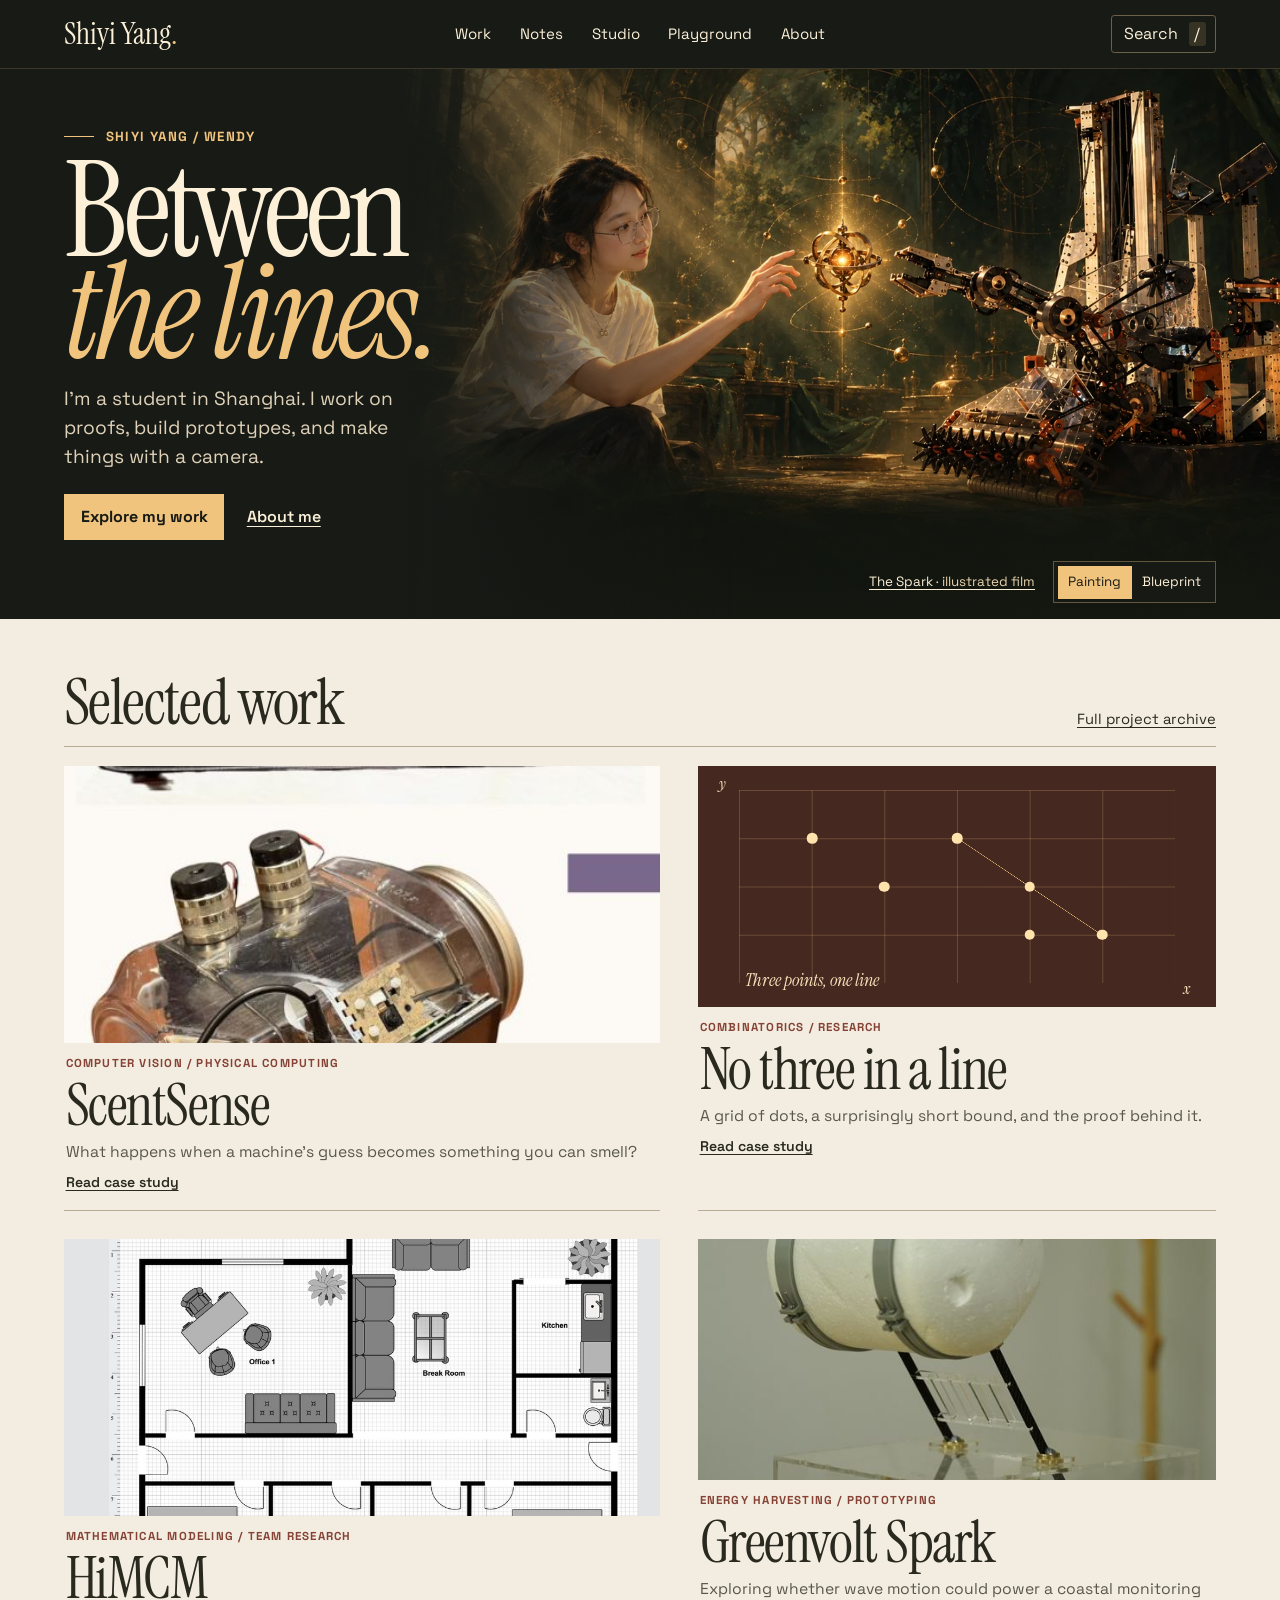
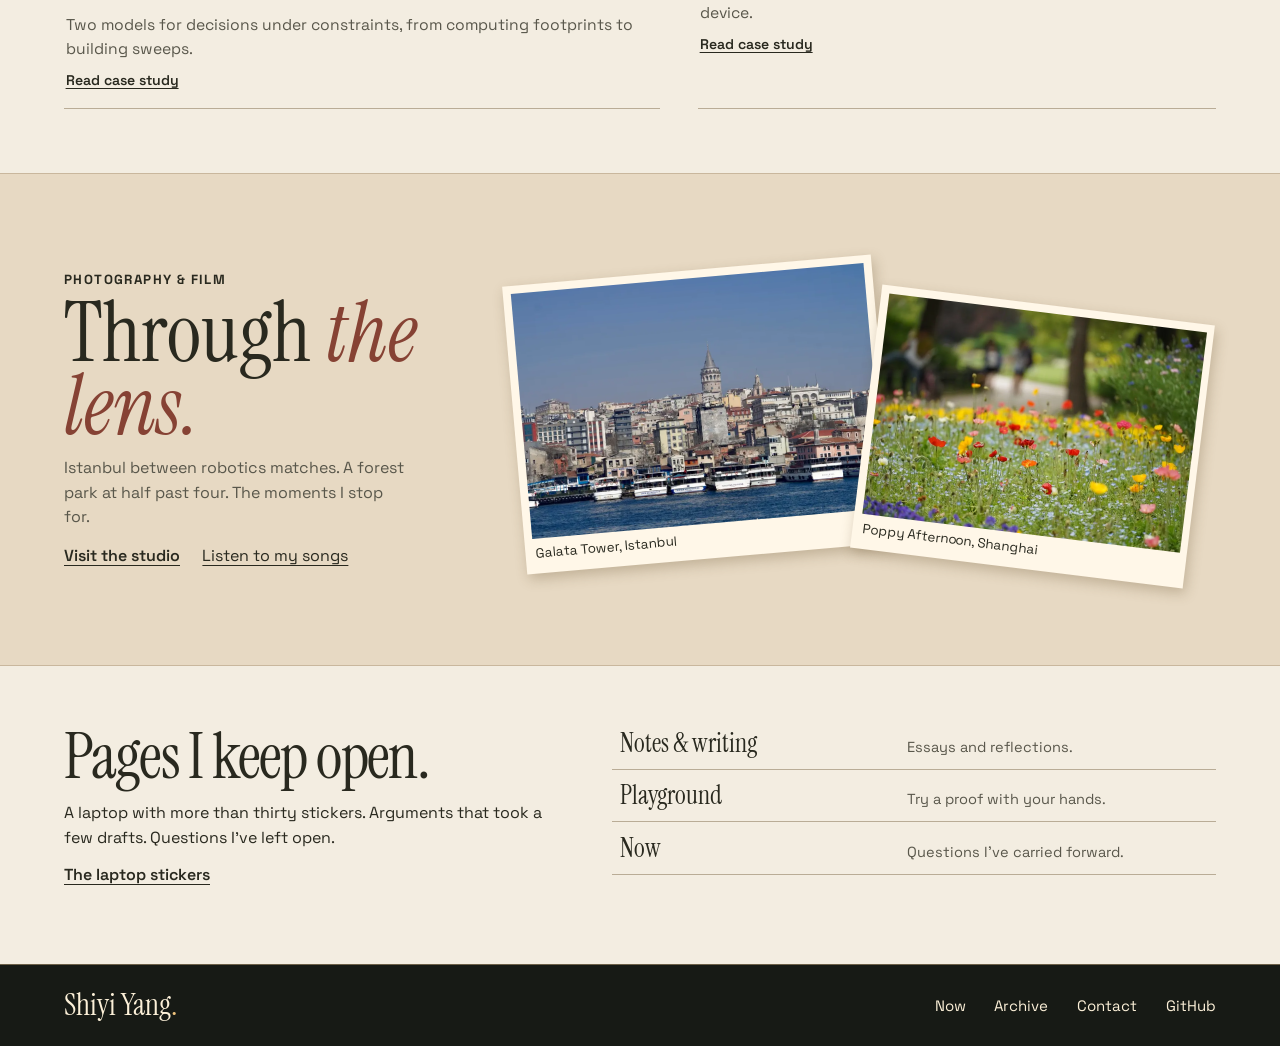
==== commit 03bbac87: "Blend film, photography, and research into the portfolio design" ====
--- a/index.html
+++ b/index.html
@@ -3,16 +3,16 @@
     <head>
       <meta charset="utf-8">
       <meta name="viewport" content="width=device-width, initial-scale=1">
-      <title>Proofs, prototypes &amp; passing moments | Shiyi Yang</title>
+      <title>Between the lines | Shiyi Yang</title>
       <meta name="description" content="The personal website of Shiyi Yang (Wendy). Explore mathematics research, engineering prototypes, writing, photography, songs and interactive experiments.">
-      <meta name="theme-color" content="#eeeee7">
+      <meta name="theme-color" content="#171a15">
       <link rel="canonical" href="https://yangsy57272.github.io/">
       <meta property="og:type" content="website">
       <meta property="og:site_name" content="Shiyi Yang">
-      <meta property="og:title" content="Proofs, prototypes &amp; passing moments | Shiyi Yang">
+      <meta property="og:title" content="Between the lines | Shiyi Yang">
       <meta property="og:description" content="The personal website of Shiyi Yang (Wendy). Explore mathematics research, engineering prototypes, writing, photography, songs and interactive experiments.">
       <meta property="og:url" content="https://yangsy57272.github.io/">
-      <meta property="og:image" content="https://yangsy57272.github.io/assets/life/behind-the-camera.webp">
+      <meta property="og:image" content="https://yangsy57272.github.io/assets/editorial/the-first-spark.webp">
       <meta name="twitter:card" content="summary_large_image">
       <link rel="icon" href="assets/editorial-mark.svg" type="image/svg+xml">
       <link rel="preload" href="assets/fonts/instrument-serif.woff2" as="font" type="font/woff2" crossorigin>
@@ -30,19 +30,28 @@
         </div>
       </header>
       <main id="main" tabindex="-1">
-    <section class="wrap hero">
-      <div class="hero-copy">
-        <p class="eyebrow"><span class="eyebrow-mark" aria-hidden="true"></span> Shiyi Yang / Wendy</p>
-        <h1>Proofs, prototypes<br class="hero-break"> <em>&amp; passing moments.</em></h1>
-        <p class="lede">I’m a student in Shanghai. I work through questions in mathematics, build physical prototypes, and keep a camera close by.</p>
-        <div class="hero-links"><a class="action" href="#work">Explore my work</a><a class="plain-link" href="about.html">A little about me</a></div>
+    <section class="hero" aria-labelledby="hero-title">
+      <div class="hero-inner wrap">
+        <div class="hero-copy">
+          <p class="eyebrow">Shiyi Yang / Wendy</p>
+          <h1 id="hero-title">Between<br><em>the lines.</em></h1>
+          <p class="lede">I’m a student in Shanghai. I work on proofs, build prototypes, and make things with a camera.</p>
+          <div class="hero-links"><a class="action" href="#work">Explore my work</a><a class="plain-link" href="about.html">About me</a></div>
+        </div>
+        <figure class="hero-frame">
+          <div class="hero-image">
+            <img data-artwork="spark" src="assets/editorial/the-first-spark.webp" alt="An illustrated inventor and a competition robot reaching toward a golden gyroscope" width="1440" height="810" fetchpriority="high">
+            <img data-artwork="blueprint" src="assets/editorial/the-blueprint.webp" alt="The same scene drawn as glowing wireframes around the gold gyroscope" width="1440" height="810" loading="lazy" hidden>
+          </div>
+          <figcaption>
+            <a href="studio.html#spark-film">The Spark <span>· illustrated film</span></a>
+            <div class="frame-controls" role="group" aria-label="Artwork view" hidden>
+              <button type="button" data-art-view="spark" aria-pressed="true">Painting</button>
+              <button type="button" data-art-view="blueprint" aria-pressed="false">Blueprint</button>
+            </div>
+          </figcaption>
+        </figure>
       </div>
-      <figure class="hero-frame">
-        <div class="hero-image"><img src="assets/life/behind-the-camera.webp" alt="Wendy photographing the action from the stands" width="1182" height="666" fetchpriority="high">
-          <span class="viewfinder" aria-hidden="true"></span>
-        </div>
-        <figcaption><span>Behind the camera</span><a href="studio.html">Visit the studio</a></figcaption>
-      </figure>
     </section>
     <section class="wrap work" id="work" aria-labelledby="work-heading">
       <div class="section-head"><h2 id="work-heading">Selected work</h2><a href="archive.html#research">Full project archive</a></div>
@@ -53,6 +62,7 @@
       <span class="read-case" aria-hidden="true">Read case study</span></div></a></article><article class="work-card"><a href="no-three-in-a-line.html">
       <div class="work-art grid-study" aria-hidden="true">
           <span class="plot-axis">y</span><span class="plot-axis plot-axis-x">x</span><span class="plot-line"></span>
+          <span class="plot-note">Three points, one line</span>
           <i style="--x:1;--y:1"></i><i style="--x:3;--y:1"></i><i style="--x:2;--y:2"></i>
           <i style="--x:4;--y:2"></i><i style="--x:4;--y:3"></i><i style="--x:5;--y:3"></i></div>
       <div class="work-copy"><p class="eyebrow">Combinatorics / Research</p>
@@ -67,14 +77,32 @@
       <h3>Greenvolt Spark</h3><p>Exploring whether wave motion could power a coastal monitoring device.</p>
       <span class="read-case" aria-hidden="true">Read case study</span></div></a></article></div>
     </section>
+    <section class="studio-spread" aria-labelledby="studio-heading">
+      <div class="wrap studio-spread-inner">
+        <div class="spread-copy">
+          <p class="eyebrow">Photography &amp; film</p>
+          <h2 id="studio-heading">Through <em>the lens.</em></h2>
+          <p>Istanbul between robotics matches. A forest park at half past four. The moments I stop for.</p>
+          <div class="inline-links"><a class="plain-link" href="studio.html">Visit the studio</a><a href="studio.html#music">Listen to my songs</a></div>
+        </div>
+        <div class="spread-prints">
+          <a class="spread-print city-print" href="photography.html#photo-DSC07053">
+            <img src="assets/thumbs/city/DSC07053.webp" alt="" loading="lazy" decoding="async"><span>Galata Tower, Istanbul</span>
+          </a>
+          <a class="spread-print flower-print" href="photography.html#photo-DSC08102">
+            <img src="assets/thumbs/gongqing/DSC08102.webp" alt="" loading="lazy" decoding="async"><span>Poppy Afternoon, Shanghai</span>
+          </a>
+        </div>
+      </div>
+    </section>
     <section class="wrap field-section" aria-labelledby="field-heading">
-      <div class="field-copy"><p class="eyebrow">The notebook</p><h2 id="field-heading">Pages I keep open.</h2>
-        <p>A laptop with more than thirty stickers. Half-formed arguments. Photos from between robotics matches.</p></div>
+      <div class="field-copy"><h2 id="field-heading">Pages I keep open.</h2>
+        <p>A laptop with more than thirty stickers. Arguments that took a few drafts. Questions I’ve left open.</p>
+        <a class="plain-link" href="about.html#stickers">The laptop stickers</a></div>
       <div class="field-links">
-        <a href="notes.html"><strong>Notes &amp; writing</strong><span>Arguments that took a few drafts.</span></a>
-        <a href="studio.html"><strong>The studio</strong><span>Photographs, songwriting and two films.</span></a>
+        <a href="notes.html"><strong>Notes &amp; writing</strong><span>Essays and reflections.</span></a>
         <a href="playground.html"><strong>Playground</strong><span>Try a proof with your hands.</span></a>
-        <a href="now.html"><strong>Now</strong><span>Questions I’ve left open.</span></a>
+        <a href="now.html"><strong>Now</strong><span>Questions I’ve carried forward.</span></a>
       </div>
     </section></main>
       <footer class="site-foot">
--- a/editorial.css
+++ b/editorial.css
@@ -4,13 +4,16 @@
 
 :root {
   color-scheme: light;
-  --paper: #eeeee7;
-  --ink: #1f2422;
-  --muted: #4d5650;
-  --accent: #d7f165;
-  --line: #a9aea2;
-  --soft-line: #d4d6c9;
-  --deep: #222f2b;
+  --paper: #f3ede1;
+  --ink: #29291f;
+  --muted: #59574b;
+  --accent: #f1c47d;
+  --rust: #864234;
+  --line: #b9ac96;
+  --soft-line: #ded2bc;
+  --deep: #171a15;
+  --light: #fcf0d8;
+  --dark-line: #6c6048;
   --display: "Instrument Serif", Georgia, serif;
   --body: "Space Grotesk", Arial, sans-serif;
   --gutter: clamp(1rem, 5vw, 5.5rem);
@@ -26,90 +29,164 @@
 a:hover {text-decoration-thickness: 2px}
 button, input {font: inherit; color: inherit}
 button {cursor: pointer}
-:focus-visible {outline: 3px solid #435f18; outline-offset: 4px}
+:focus-visible {outline: 3px solid #8a432e; outline-offset: 4px}
 [id] {scroll-margin-top: 1.4rem}
 .wrap {width: min(100% - var(--gutter) * 2, 82rem); margin-inline: auto}
 .sr-only, .skip:not(:focus) {position: absolute; width: 1px; height: 1px; overflow: hidden; clip-path: inset(50%); white-space: nowrap}
 .skip:focus {position: absolute; top: .5rem; left: .5rem; z-index: 3; padding: .5rem 1rem; background: var(--accent)}
-.site-head {border-bottom: 1px solid var(--line)}
+.site-head {
+  color: var(--light); background: var(--deep); border-bottom: 1px solid #c9a56835;
+}
+.site-head :focus-visible, .hero :focus-visible, .site-foot :focus-visible {outline-color: var(--accent)}
 .mast {display: grid; grid-template-columns: 1fr auto 1fr; align-items: center; gap: 1rem; min-height: 4.25rem}
 .wordmark {font-family: var(--display); text-decoration: none; font-size: 1.9rem; line-height: 1; width: fit-content}
-.wordmark span {color: #527123}
+.wordmark span {color: var(--accent)}
 .mast nav, .site-foot nav {display: flex; flex-wrap: wrap; gap: .15rem clamp(.9rem, 2.25vw, 2.2rem)}
 .mast nav a, .site-foot nav a {text-decoration: none; font-size: .94rem; padding-block: .55rem}
 .mast nav a:hover, .mast nav a[aria-current], .site-foot nav a:hover {text-decoration: underline}
-.search-button {justify-self: end; display: inline-flex; align-items: center; gap: .65rem; background: none; border: 1px solid var(--line); padding: .33rem .55rem .33rem .75rem; border-radius: .2rem}
-.search-button:hover {background: var(--accent); border-color: var(--ink)}
-kbd {font-family: var(--body); background: #dedfd4; padding-inline: .36rem; border-radius: .18rem}
+.search-button {justify-self: end; display: inline-flex; align-items: center; gap: .65rem; background: none; border: 1px solid var(--dark-line); padding: .33rem .55rem .33rem .75rem; border-radius: .2rem}
+.search-button:hover {background: var(--accent); border-color: var(--accent); color: var(--deep)}
+.search-button kbd {background: #f1c47d26}
+kbd {font-family: var(--body); background: #e6dbc5; padding-inline: .36rem; border-radius: .18rem}
 .eyebrow {font-size: .83rem; line-height: 1.35; text-transform: uppercase; letter-spacing: .105em; font-weight: 700}
-.eyebrow-mark {display: inline-block; width: .76rem; height: .76rem; margin-inline-end: .25rem; background: var(--accent); border: 1px solid var(--ink); border-radius: 50%; vertical-align: -.04em}
 .lede {max-width: 38rem; color: var(--muted); font-size: clamp(1.02rem, 1.5vw, 1.24rem); line-height: 1.5}
-.hero {display: grid; grid-template-columns: minmax(0, 1.55fr) minmax(0, 1fr); gap: clamp(1.5rem, 4vw, 4rem); align-items: center; padding-block: clamp(3rem, 6.3vw, 6rem) clamp(2.5rem, 5.3vw, 5rem)}
-.hero h1 {font-size: clamp(3.55rem, 7.6vw, 7.8rem); line-height: .86; letter-spacing: -.035em; margin: 1rem 0 1.35rem}
-.hero h1 em, .page-intro h1 em {color: #354e3e}
-.hero .lede {max-width: 31rem}
-.hero-links, .inline-links {display: flex; flex-wrap: wrap; align-items: center; gap: .8rem 1.4rem; margin-top: 1.45rem}
-.action {display: inline-block; border: 1px solid var(--ink); padding: .65rem 1rem; background: var(--accent); color: var(--ink); text-decoration: none; font-weight: 700}
-.action:hover {background: var(--ink); color: var(--accent)}
+.hero {background: var(--deep); color: var(--light); overflow: hidden; isolation: isolate}
+.hero-inner {
+  position: relative; min-height: clamp(31rem, 43vw, 42rem); display: grid; align-items: center;
+}
+.hero-copy {position: relative; z-index: 1; width: min(48%, 31rem); padding-block: 2.25rem 3.5rem}
+.hero-copy > .eyebrow {color: var(--accent); display: flex; gap: .75rem; align-items: center}
+.hero-copy > .eyebrow::before {content: ""; width: 1.85rem; height: 1px; background: currentColor}
+.hero h1 {
+  font-size: clamp(5rem, 10.4vw, 10rem); line-height: .77; letter-spacing: -.037em;
+  margin: .85rem 0 1.3rem;
+}
+.hero h1 em {color: var(--accent)}
+.page-intro h1 em {color: var(--rust)}
+.hero .lede {max-width: 31ch; color: #e0d2b8}
+.hero-links, .inline-links {display: flex; flex-wrap: wrap; align-items: center; gap: .6rem 1.4rem; margin-top: 1.4rem}
+.action {
+  display: inline-block; border: 1px solid var(--accent); padding: .61rem .98rem;
+  background: var(--accent); color: var(--deep); text-decoration: none; font-weight: 700;
+}
+.action:hover {background: var(--deep); color: var(--accent)}
 .plain-link {font-weight: 600}
-.hero-frame {background: var(--deep); color: var(--paper); padding: .6rem; border: 1px solid var(--ink); box-shadow: .38rem .38rem 0 var(--accent)}
-.hero-image {position: relative; overflow: hidden; background: var(--deep)}
-.hero-image img {width: 100%; height: auto; aspect-ratio: 1.24; object-fit: cover; object-position: 56% center; filter: saturate(.7)}
-.viewfinder {position: absolute; inset: .85rem; pointer-events: none; color: var(--accent);
-  background: linear-gradient(currentColor,currentColor) top left/1.3rem 1px,
-              linear-gradient(currentColor,currentColor) top left/1px 1.3rem,
-              linear-gradient(currentColor,currentColor) bottom right/1.3rem 1px,
-              linear-gradient(currentColor,currentColor) bottom right/1px 1.3rem;
-  background-repeat: no-repeat}
-.hero-frame figcaption {display: flex; flex-wrap: wrap; justify-content: space-between; gap: .1rem .8rem; padding: .57rem .25rem .1rem; font-size: .86rem}
-.hero-frame a:focus-visible, .puzzle-interface :focus-visible {outline-color: white}
-
-.work, .studio-section {border-top: 1px solid var(--ink); padding-block: 1.2rem clamp(2.75rem, 5vw, 5rem)}
+.hero-frame {position: absolute; inset: 0 calc(-1 * var(--gutter)) 0 29%; margin: 0}
+.hero-image {position: absolute; inset: 0; overflow: hidden; background: var(--deep)}
+.hero-image::after {
+  content: ""; position: absolute; inset: 0; pointer-events: none;
+  background: linear-gradient(90deg, var(--deep), #171a15ee 5%, #171a157a 17%, transparent 39%),
+              linear-gradient(0deg, #141811f5, transparent 32%);
+}
+.hero-image img {width: 100%; height: 100%; object-fit: cover; object-position: center 48%; animation: frame-in .28s ease-out}
+@keyframes frame-in {from {opacity: .5} to {opacity: 1}}
+.hero-frame figcaption {
+  position: absolute; inset: auto var(--gutter) 1rem 18%; display: flex; justify-content: flex-end;
+  align-items: center; flex-wrap: wrap; gap: .4rem 1.15rem; color: var(--light); font-size: .84rem;
+}
+.hero-frame figcaption > a {padding-block: .45rem}
+.hero-frame figcaption > a span {color: #e9d3ac}
+.frame-controls {
+  display: inline-flex; padding: .2rem; border: 1px solid #e3bd825e;
+  background: #171a15eb;
+}
+.frame-controls button {
+  background: transparent; color: var(--light); border: 0; padding: .4rem .66rem;
+}
+.frame-controls button[aria-pressed="true"] {color: var(--deep); background: var(--accent)}
+.frame-controls button[aria-pressed="false"]:hover {text-decoration: underline}
+
+.work, .studio-section {border-top: 1px solid var(--line); padding-block: 1.2rem clamp(2.75rem, 5vw, 5rem)}
+.work {border-top: 0; padding-top: clamp(2.2rem, 4vw, 3.7rem)}
 .section-head {display: flex; justify-content: space-between; align-items: baseline; flex-wrap: wrap; gap: .65rem 1rem; margin-bottom: 1.1rem}
-.section-head h2, .field-copy h2, .puzzle h2 {font-size: clamp(2.45rem, 4.3vw, 4.25rem); letter-spacing: -.025em}
-.section-head > a {font-size: .9rem}
-.work-grid {display: grid; grid-template-columns: repeat(4, minmax(0, 1fr)); border: 1px solid var(--ink)}
-.work-card + .work-card {border-inline-start: 1px solid var(--ink)}
-.work-card > a {height: 100%; display: grid; grid-template-rows: auto 1fr; text-decoration: none}
-.work-card a:focus-visible {outline-offset: -4px; z-index: 1; position: relative}
-.work-art {aspect-ratio: 1.6; position: relative; overflow: hidden; background: var(--soft-line); border-bottom: 1px solid var(--ink)}
-.work-art img {width: 100%; height: 100%; object-fit: cover; transition: transform .25s ease}
-.work-art.scent img {object-position: center 52%}
-.work-art.model img {object-position: center 36%; filter: saturate(.65)}
-.work-art.wave img {object-position: 50% 45%}
-.work-card a:hover img {transform: scale(1.04)}
-.work-art.grid-study {background: var(--accent)}
-.grid-study::before {content:""; position: absolute; inset: 12% 8%; background-image: linear-gradient(90deg, #3d502c50 1px, transparent 1px), linear-gradient(#3d502c50 1px, transparent 1px); background-size: calc(100% / 6) calc(100% / 4)}
-.grid-study i {position: absolute; left: calc(8% + 14% * var(--x)); top: calc(12% + 19% * var(--y)); width: .66rem; aspect-ratio: 1; border-radius: 50%; background: var(--deep); transform: translate(-50%, -50%)}
-.plot-line {position: absolute; left: 50%; top: 31%; width: 37%; border-top: 1px dashed var(--deep); transform-origin: left; transform: rotate(40deg)}
-.plot-axis {position: absolute; top: 5%; left: 4%; font-style: italic; font-size: .84rem}
+.section-head h2, .field-copy h2, .puzzle h2 {font-size: clamp(2.45rem, 5vw, 5rem); letter-spacing: -.025em}
+.section-head > a {font-size: .92rem}
+.work .section-head {border-bottom: 1px solid var(--line); padding-bottom: .75rem; margin-bottom: 1.2rem}
+.work-grid {
+  display: grid; grid-template-columns: minmax(0, 1.15fr) minmax(0, 1fr);
+  gap: 1.75rem clamp(1rem, 3vw, 2.75rem);
+}
+.work-card {min-width: 0}
+.work-card > a {display: grid; grid-template-rows: auto 1fr; height: 100%; text-decoration: none}
+.work-card a:focus-visible {outline-offset: 3px}
+.work-art {aspect-ratio: 2.15; position: relative; overflow: hidden; background: var(--soft-line)}
+.work-art img {width: 100%; height: 100%; object-fit: cover; transition: transform .32s ease}
+.work-art.scent img {object-position: center 48%}
+.work-art.model img {object-position: center 42%}
+.work-art.wave img {object-position: center 46%}
+.work-card a:hover img {transform: scale(1.035)}
+.work-art.grid-study {background: #452820; color: #fae4bc}
+.grid-study::before {
+  content: ""; position: absolute; inset: 10% 8%;
+  background-image: linear-gradient(90deg, #f1c47d38 1px, transparent 1px), linear-gradient(#f1c47d38 1px, transparent 1px);
+  background-size: calc(100% / 6) calc(100% / 4);
+}
+.grid-study i {
+  position: absolute; left: calc(8% + 14% * var(--x)); top: calc(10% + 20% * var(--y));
+  width: .66rem; aspect-ratio: 1; border-radius: 50%; background: #ffe3ad; transform: translate(-50%, -50%);
+}
+.plot-line {
+  position: absolute; left: 50%; top: 30%; width: 28%; height: 40%;
+  background: linear-gradient(to top right, transparent calc(50% - .5px), #f1c47d 50%, transparent calc(50% + .5px));
+}
+.plot-axis {position: absolute; top: 4%; left: 4%; font: italic 1rem/1 var(--display)}
 .plot-axis-x {inset: auto 5% 4% auto}
-.work-copy {display: flex; flex-direction: column; align-items: start; gap: .55rem; padding: .9rem clamp(.75rem, 1.5vw, 1.3rem) 1.1rem}
-.work-copy .eyebrow {font-size: .75rem}
-.work-copy h3 {font-size: clamp(1.85rem, 3vw, 3.05rem); letter-spacing: -.02em}
-.work-copy > p:not(.eyebrow) {color: var(--muted); font-size: .94rem}
-.read-case {margin-top: auto; padding-top: .34rem; font-size: .86rem; font-weight: 600; text-decoration: underline; text-underline-offset: .19em}
-
-.field-section {display: grid; grid-template-columns: 1fr 1.25fr; gap: 1.6rem 4rem; border-top: 1px solid var(--ink); padding-block: clamp(1.5rem, 4vw, 3.2rem) clamp(3rem, 6vw, 6rem)}
+.plot-note {position: absolute; bottom: 7%; left: 9%; font: italic 1.12rem/1 var(--display)}
+.work-copy {display: grid; align-content: start; gap: .36rem; padding: .8rem .1rem 1rem; border-bottom: 1px solid var(--line)}
+.work-copy .eyebrow {font-size: .72rem; color: var(--rust)}
+.work-copy h3 {font-size: clamp(2.1rem, 4.5vw, 4.1rem); letter-spacing: -.025em}
+.work-copy > p:not(.eyebrow) {color: var(--muted); font-size: .98rem}
+.read-case {padding-top: .15rem; font-size: .88rem; font-weight: 600; text-decoration: underline; text-underline-offset: .19em}
+
+.studio-spread {background: #e7d9c3; border-block: 1px solid #c9b79d}
+.studio-spread-inner {
+  display: grid; grid-template-columns: .75fr 1.35fr; align-items: center;
+  gap: clamp(1.5rem, 4vw, 3.5rem); padding-block: clamp(2.25rem, 6.3vw, 5.5rem);
+}
+.spread-copy h2 {font-size: clamp(3.6rem, 6.5vw, 7rem); line-height: .87; margin: .55rem 0 .85rem}
+.spread-copy h2 em {color: var(--rust)}
+.spread-copy p:not(.eyebrow) {max-width: 34ch; color: var(--muted)}
+.spread-copy .inline-links {margin-top: .85rem}
+.field-copy a {display: inline-block; margin-top: .75rem}
+.spread-prints {
+  display: grid; grid-template-columns: 1.17fr 1fr; align-items: center; margin-inline: .35rem 1rem;
+  padding-block: .4rem 1rem;
+}
+.spread-print {
+  display: block; min-width: 0; padding: .48rem; background: #fff7e8; color: var(--ink);
+  box-shadow: .15rem .32rem .8rem #5f472447; text-decoration: none;
+  transition: transform .25s ease; position: relative;
+}
+.spread-print:hover, .spread-print:focus-visible {transform: rotate(0); z-index: 2}
+.city-print {transform: rotate(-5deg)}
+.flower-print {transform: rotate(7deg); margin-inline-start: -1.2rem; margin-block-start: 2.7rem}
+.spread-print img {width: 100%; aspect-ratio: 1.44; object-fit: cover}
+.spread-print span {display: block; padding: .33rem .16rem .08rem; font-size: .84rem}
+
+.field-section {display: grid; grid-template-columns: 1fr 1.25fr; gap: 1.6rem 4rem; padding-block: clamp(1.5rem, 4vw, 3.2rem) clamp(3rem, 6vw, 6rem)}
 .field-copy h2 {margin-block: .45rem .8rem}
 .field-copy > p:last-child {max-width: 24rem; color: var(--muted)}
 .field-links a {text-decoration: none; display: grid; grid-template-columns: .9fr 1fr; align-items: baseline; gap: .15rem 1rem; padding: .65rem .5rem; border-bottom: 1px solid var(--line)}
 .field-links a:hover {background: var(--accent)}
 .field-links strong {font: 400 1.65rem/1.15 var(--display)}
 .field-links span {color: var(--muted); font-size: .91rem}
-.site-foot {background: var(--accent); border-top: 1px solid var(--ink)}
+.site-foot {background: var(--deep); color: var(--light); border-top: 1px solid var(--dark-line)}
 .foot-layout {display: flex; justify-content: space-between; align-items: center; flex-wrap: wrap; gap: .4rem 1rem; padding-block: 1.25rem}
 .page-intro {padding-block: clamp(2.75rem, 6.5vw, 6rem) clamp(2rem, 4vw, 3.6rem)}
 .page-intro h1 {font-size: clamp(3.75rem, 9vw, 8.5rem); line-height: .9; margin-block: .45rem .95rem; letter-spacing: -.035em}
 .case-layout, .story-layout {display: grid; grid-template-columns: minmax(0, 1fr) minmax(0, 1fr); align-items: start; gap: 2rem clamp(2rem, 6vw, 6rem); border-top: 1px solid var(--ink); padding-block: 1.2rem clamp(3rem, 6vw, 6rem)}
+.case-plates {display: grid; gap: 1.25rem}
 .case-figure img {width: 100%; height: auto; background: var(--soft-line); border: 1px solid var(--line)}
+.case-study-print {width: min(24rem, 91%); margin-left: auto; padding: .55rem; background: #fff7e8; box-shadow: .18rem .3rem 1.1rem #49331d24; transform: rotate(2deg)}
+.case-study-print a {display: block}
+.case-study-print img {max-height: 15rem; object-fit: contain; background: #fff7e8}
 .story-layout .case-figure img {max-height: 39rem; object-fit: cover; object-position: center 39%}
 .case-figure figcaption, .studio-films figcaption {margin-top: .5rem; font-size: .9rem; color: var(--muted)}
 .case-text, .prose {display: grid; gap: 1.75rem; max-width: 41rem}
 .case-text h2, .prose h2, .reading-list h2 {font-size: clamp(2.05rem, 4vw, 3.1rem); margin-bottom: .45rem}
 .case-text p + p, .prose p + p {margin-top: .65rem}
 .prose section > a {display: inline-block; margin-top: .7rem}
-.prose blockquote {margin-top: 1rem; padding-left: 1rem; border-left: .35rem solid #708e35; font: italic 1.9rem/1.12 var(--display)}
+.prose blockquote {margin-top: 1rem; padding-left: 1rem; border-left: .35rem solid var(--rust); font: italic 1.9rem/1.12 var(--display)}
 .text-links {margin: 0; padding-left: 1.15rem}
 .text-links li {margin: .4rem 0}
 .reading-list {padding-bottom: clamp(3rem, 6vw, 6rem)}
@@ -120,6 +197,8 @@
 .reading-list.compact {padding-bottom: 0; display: grid; grid-template-columns: repeat(3, 1fr); gap: 1rem}
 .reading-list h3, .studio-songs h3 {font-size: 2.2rem; margin-bottom: .4rem}
 .contact-sheet, .studio-songs {display: grid; grid-template-columns: repeat(3, minmax(0, 1fr)); gap: 1rem}
+.contact-sheet > a {display: block; min-width: 0; padding: .48rem; background: #fff7e8; box-shadow: .15rem .3rem .75rem #49331d22}
+.contact-sheet > a:nth-child(2) {margin-top: .9rem}
 .contact-sheet img {width: 100%; aspect-ratio: 1.34; object-fit: cover; margin-bottom: .35rem}
 .studio-songs article {min-width: 0; border-top: 1px solid var(--soft-line); padding-top: .9rem; display: flex; flex-direction: column; align-items: start}
 .studio-songs h3 {margin-top: .3rem}
@@ -140,8 +219,8 @@
 .board {position: relative; isolation: isolate; display: grid; grid-template-columns: repeat(5, minmax(0, 1fr)); gap: 1px; background: #829287; padding: 1px}
 .board:empty {display: none}
 .board button {position: relative; display: grid; place-items: center; background: var(--deep); border: 0; min-width: 0; aspect-ratio: 1.3; padding: 0; min-height: 2.75rem}
-.board button:focus-visible {outline-offset: -4px; z-index: 3}
-.board button:hover {background: #384e45}
+.board button:focus-visible {outline-color: var(--accent); outline-offset: -4px; z-index: 3}
+.board button:hover {background: #463b27}
 .board button::before {content: ""; width: .55rem; aspect-ratio: 1; border-radius: 50%; background: #aebbab}
 .board button[aria-pressed="true"]::before {background: var(--accent); width: clamp(.94rem, 3vw, 1.6rem); outline: 2px solid var(--deep); z-index: 2}
 .board button.conflicted::before {background: #ff957e; outline: 2px solid #ff957e; outline-offset: 2px}
@@ -155,7 +234,7 @@
 .puzzle-controls button:disabled {opacity: .6; cursor: default}
 
 .search-dialog {width: min(34rem, calc(100% - 2rem)); max-height: min(75vh, 42rem); margin: 9vh auto auto; padding: 1rem; color: var(--ink); background: var(--paper); border: 1px solid var(--ink); box-shadow: .3rem .3rem 0 var(--accent)}
-.search-dialog::backdrop {background: #17221bd4}
+.search-dialog::backdrop {background: #171a15dc}
 .search-head {display: flex; justify-content: space-between; align-items: center; gap: .75rem; margin-bottom: .7rem}
 .search-head h2 {font-size: 2.25rem}
 .search-head button:hover {background: var(--accent)}
@@ -165,31 +244,32 @@
 .search-results a:hover, .search-results a:focus-visible {background: var(--accent); outline-offset: -3px}
 .search-help, .search-empty {margin-top: .65rem; font-size: .9rem; color: var(--muted)}
 
-@media (max-width: 66rem) {
-  .hero h1 {font-size: clamp(3.55rem, 7.55vw, 7rem)}
-  .hero-break {display: none}
-}
-@media (max-width: 55rem) {
-  .work-grid {grid-template-columns: repeat(2, minmax(0, 1fr))}
-  .work-card:nth-child(3) {border-inline-start: 0}
-  .work-card:nth-child(n+3) {border-top: 1px solid var(--ink)}
+@media (max-width: 50rem) {
+  .hero-inner {min-height: auto; display: flex; flex-direction: column; align-items: stretch}
+  .hero-copy {width: 100%; padding-block: 2.5rem 1.15rem}
+  .hero h1 {font-size: clamp(4.65rem, 14vw, 7.4rem)}
+  .hero-frame {position: relative; inset: auto; margin-inline: calc(-1 * var(--gutter))}
+  .hero-image {position: relative; aspect-ratio: 1.77}
+  .hero-image::after {background: linear-gradient(var(--deep), transparent 24%), linear-gradient(0deg, #141811a0, transparent 26%)}
+  .hero-frame figcaption {position: static; justify-content: space-between; padding: .45rem var(--gutter) .85rem}
+  .studio-spread-inner {grid-template-columns: 1fr}
 }
 @media (max-width: 43rem) {
   .mast {grid-template-columns: 1fr auto; padding-block: .75rem .25rem; gap: .2rem .6rem}
   .mast nav {grid-row: 2; grid-column: 1 / -1; gap: 0 clamp(.64rem, 3.3vw, 1.2rem)}
   .mast nav a {font-size: .88rem}
-  .hero, .field-section, .case-layout, .story-layout, .puzzle {grid-template-columns: 1fr}
-  .hero {padding-top: 2.7rem; gap: 1.5rem}
-  .hero h1 {font-size: clamp(3.4rem, 11.25vw, 5rem)}
-  .hero-frame {max-width: 29rem; margin-inline-end: .35rem}
-  .hero-image img {aspect-ratio: 1.78}
+  .field-section, .case-layout, .story-layout, .puzzle {grid-template-columns: 1fr}
+  .work-grid {grid-template-columns: repeat(2, minmax(0, 1fr)); gap: 1.15rem .75rem}
+  .work-art {aspect-ratio: 1.38}
   .studio-songs, .reading-list.compact {grid-template-columns: 1fr}
 }
 @media (max-width: 26rem) {
-  .work-copy .eyebrow {font-size: .69rem; letter-spacing: .045em}
-  .work-copy h3 {font-size: 1.62rem}
-  .work-copy > p:not(.eyebrow) {font-size: .88rem}
-  .studio-films {grid-template-columns: 1fr}
+  .work-copy .eyebrow {font-size: .68rem; letter-spacing: .05em}
+  .work-copy h3 {font-size: 1.85rem}
+  .work-copy > p:not(.eyebrow) {font-size: .91rem}
+  .plot-note {font-size: .83rem}
+  .studio-films, .contact-sheet {grid-template-columns: 1fr}
+  .contact-sheet > a:nth-child(2) {margin-top: 0}
   .field-links a {grid-template-columns: 1fr}
 }
 @media (prefers-reduced-motion: reduce) {
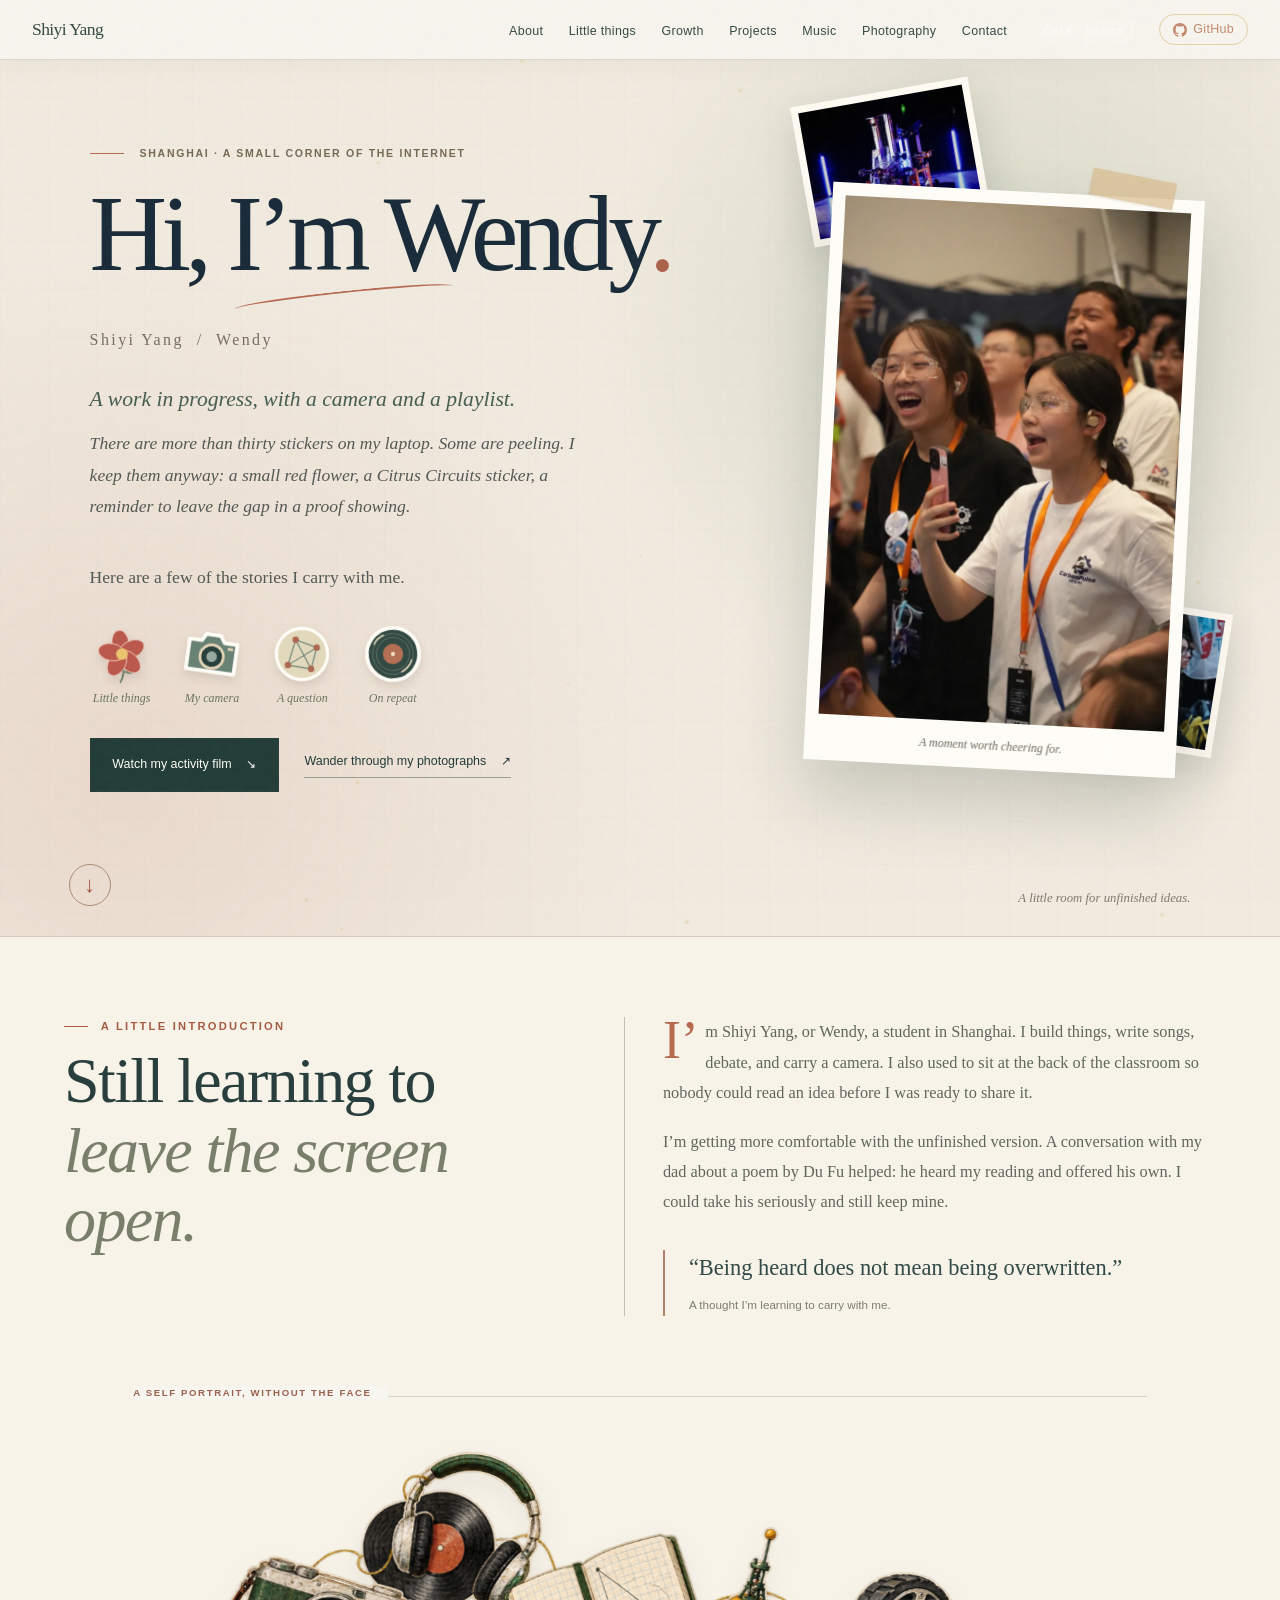
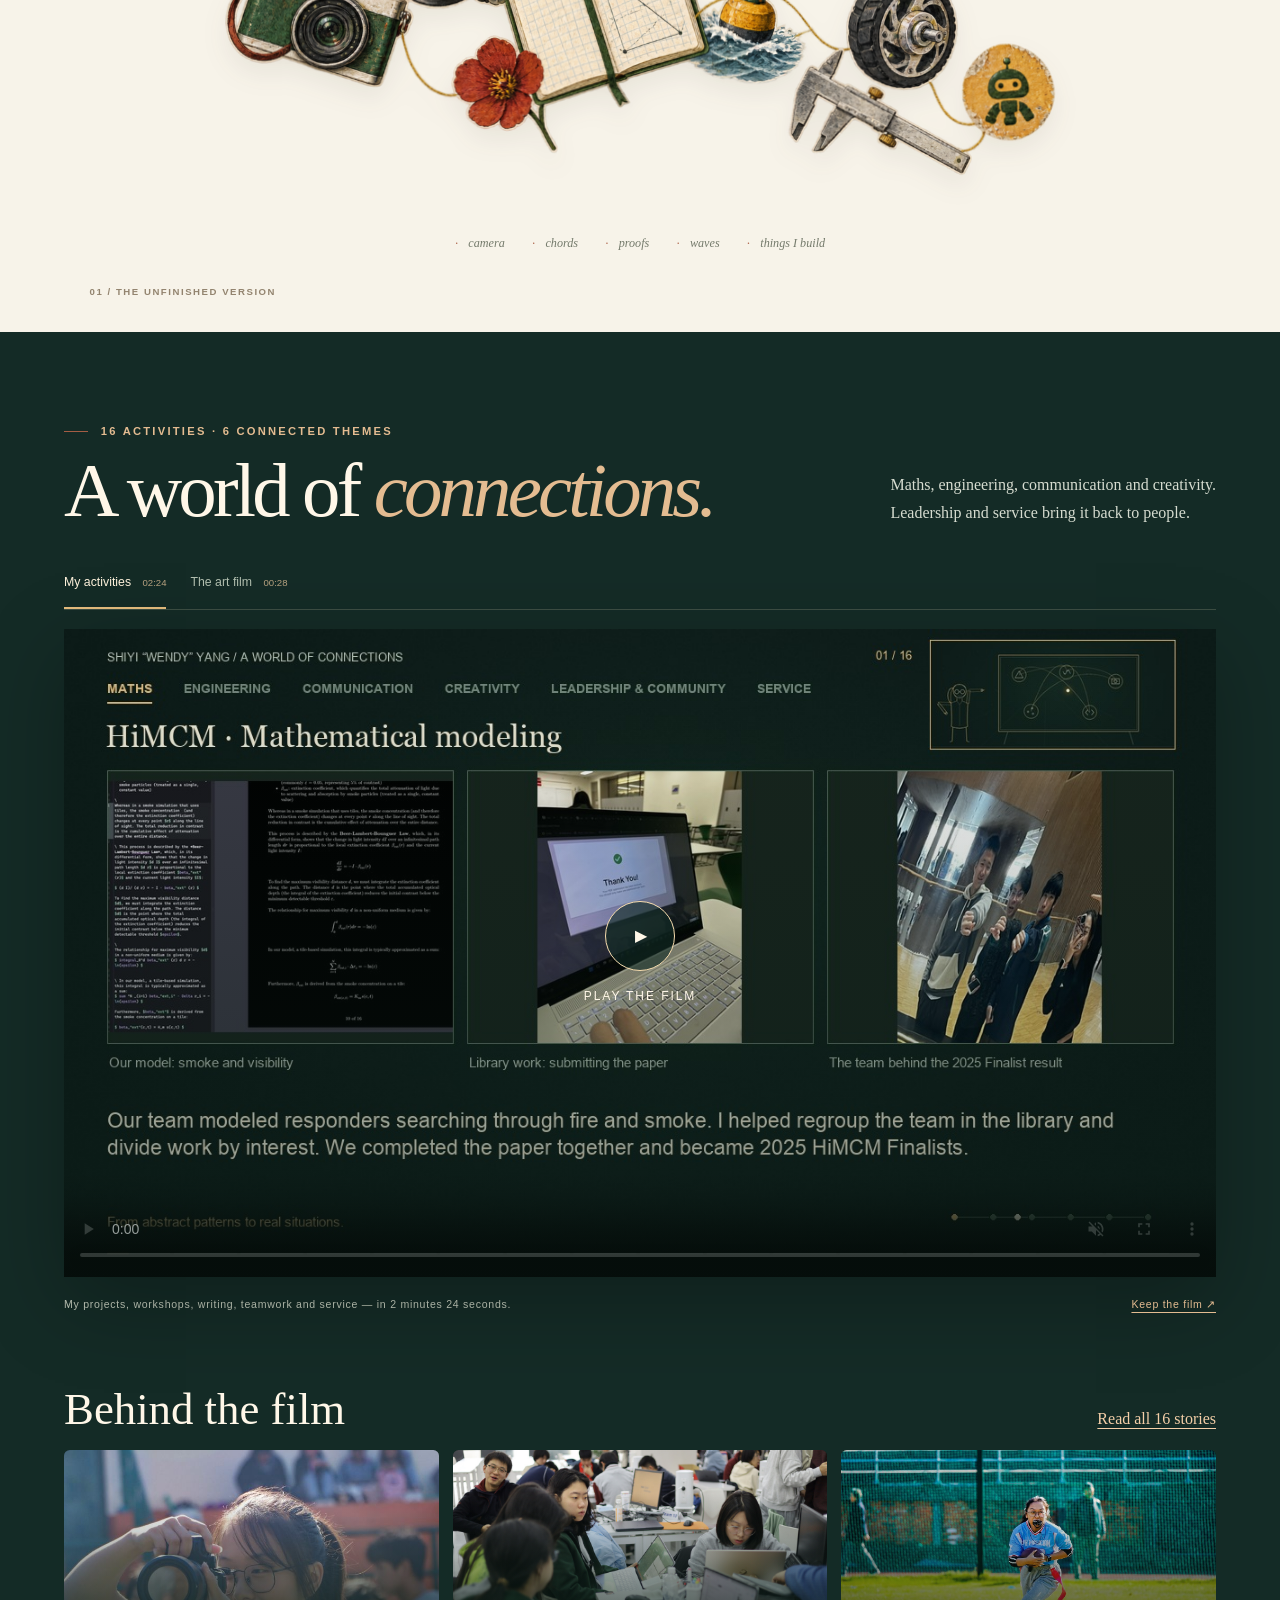
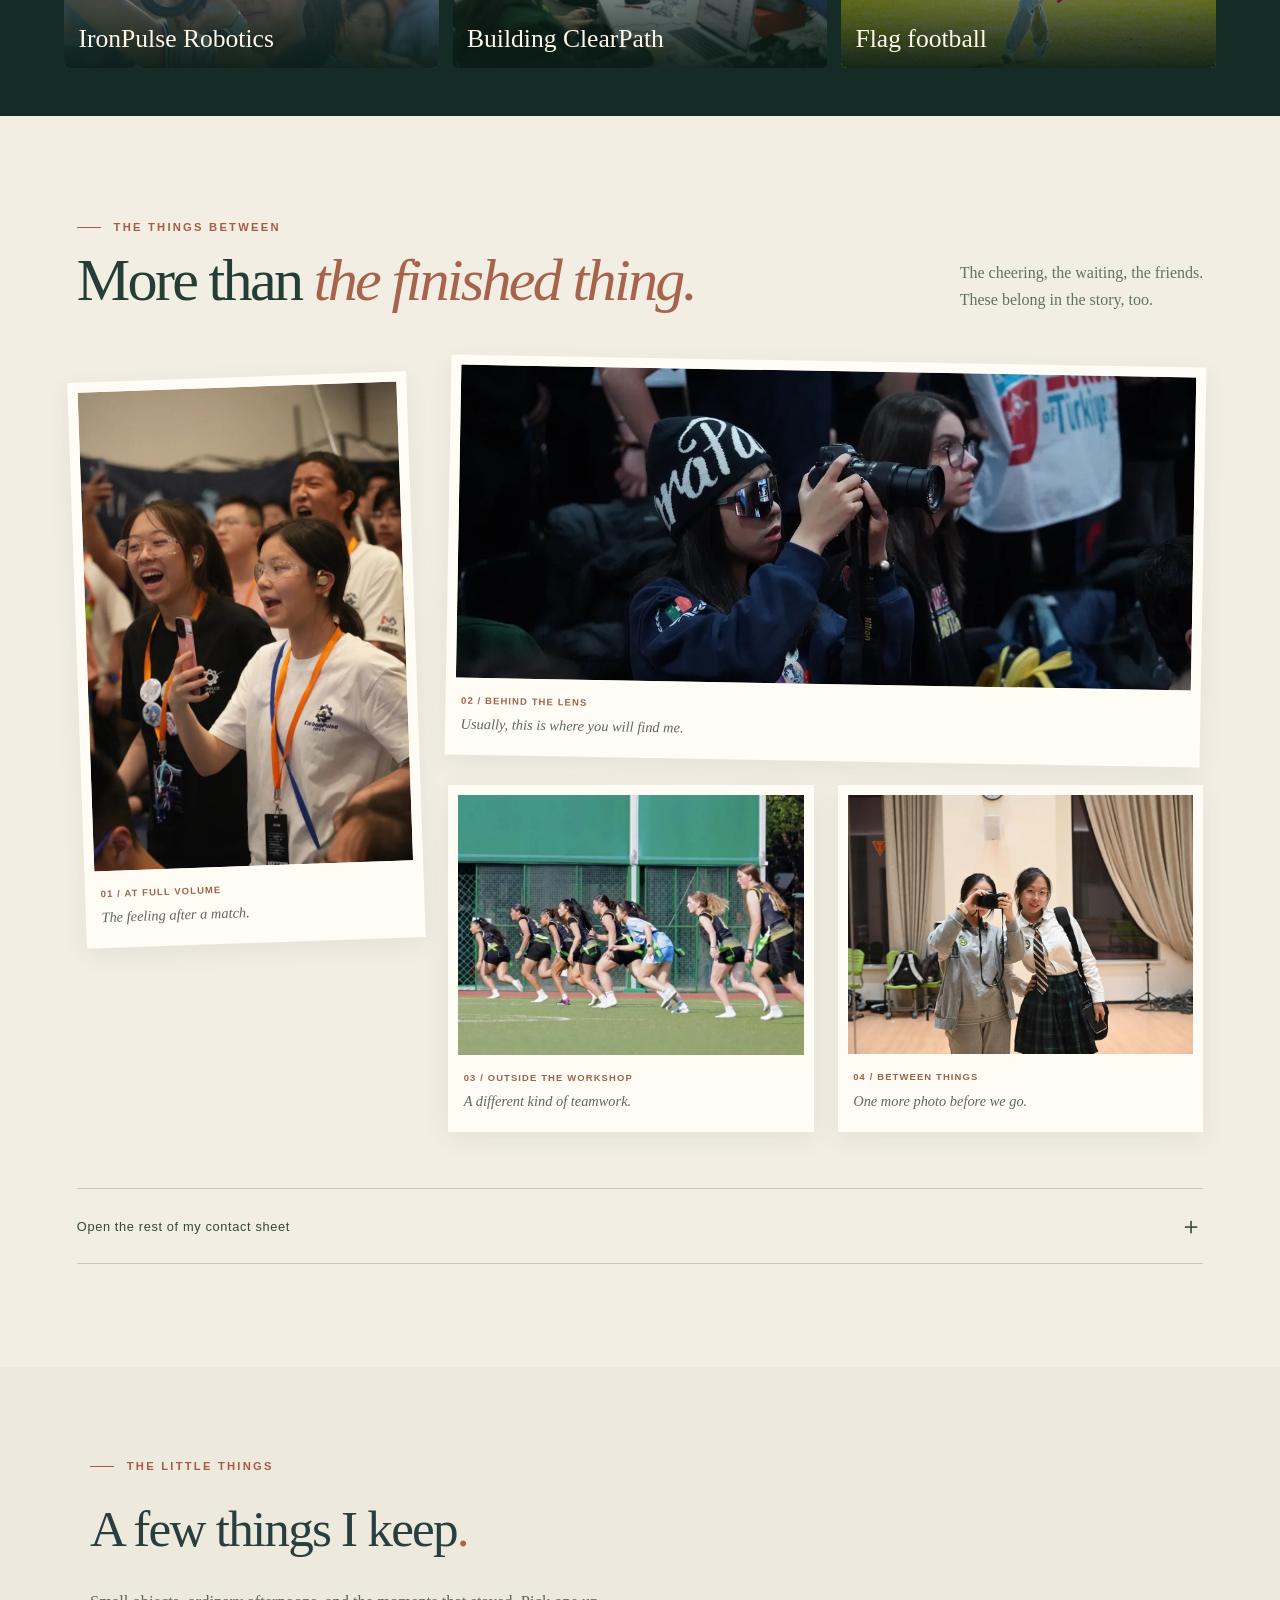
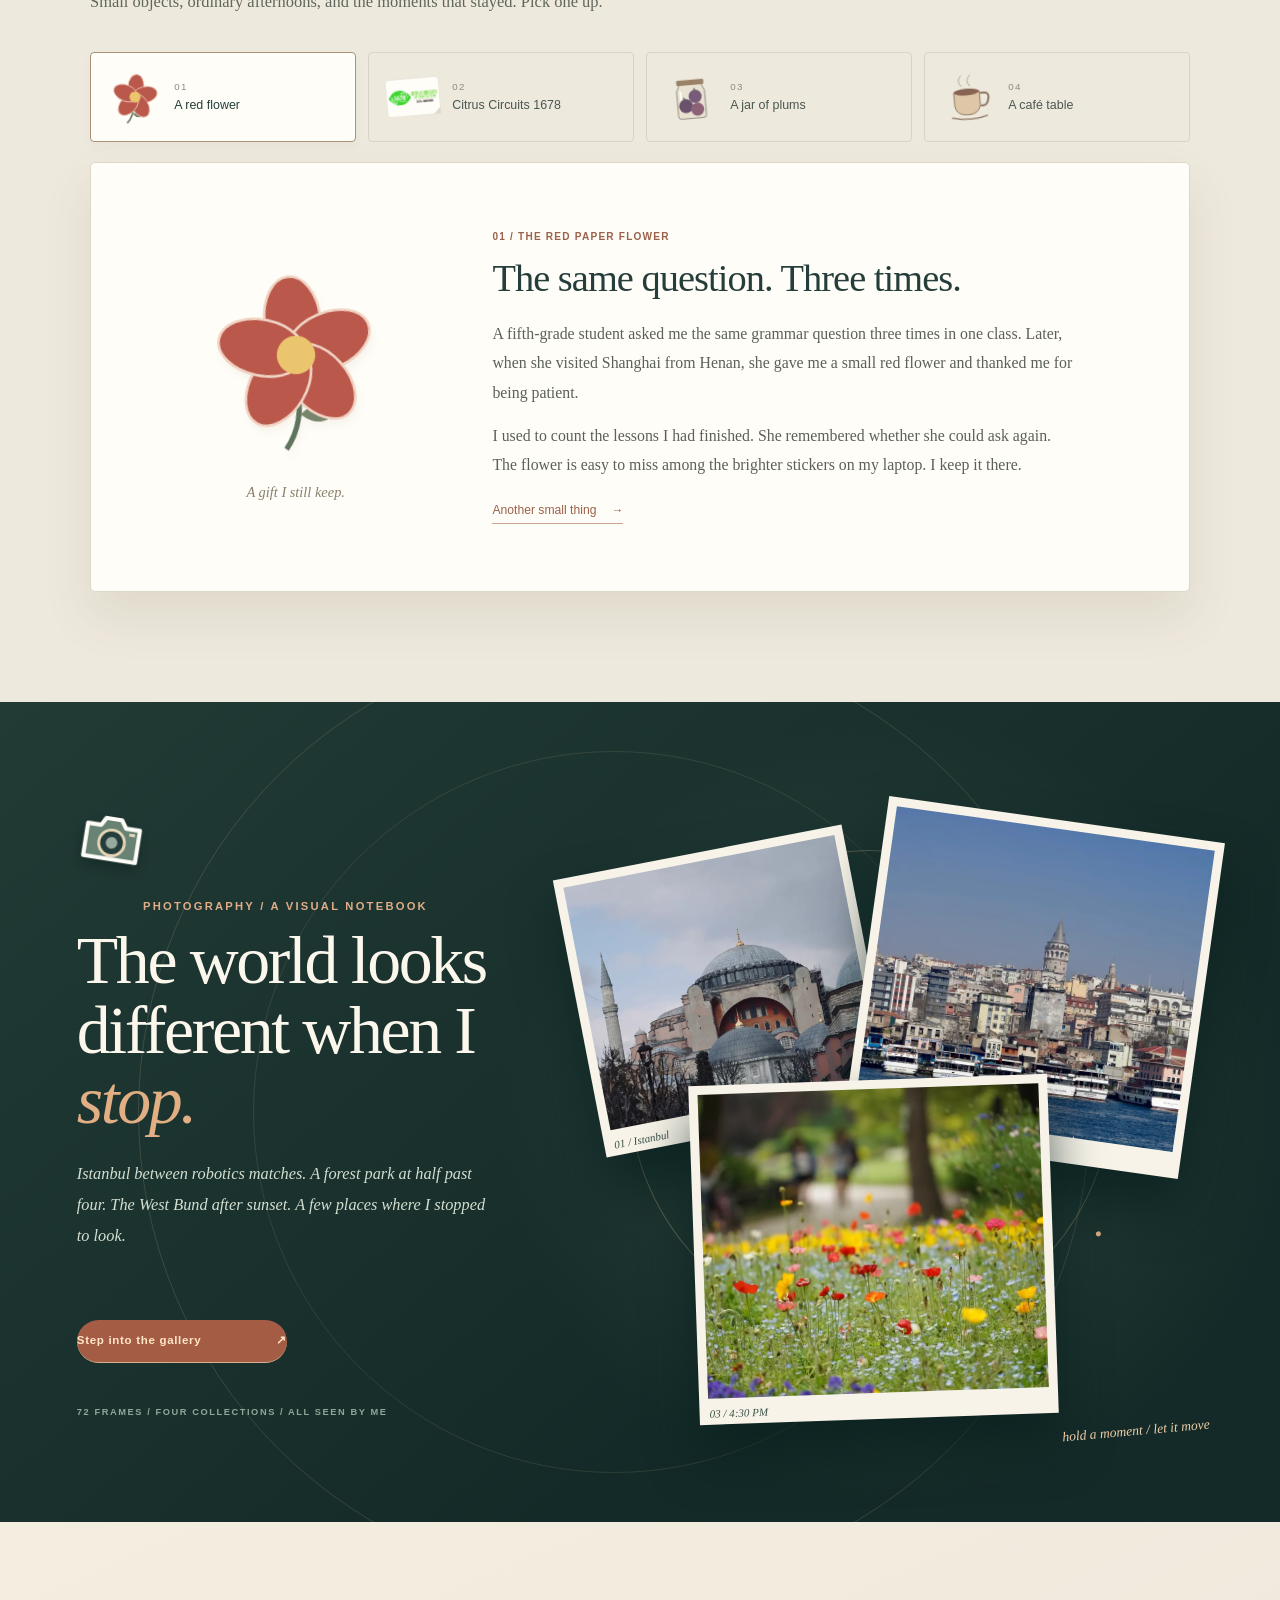
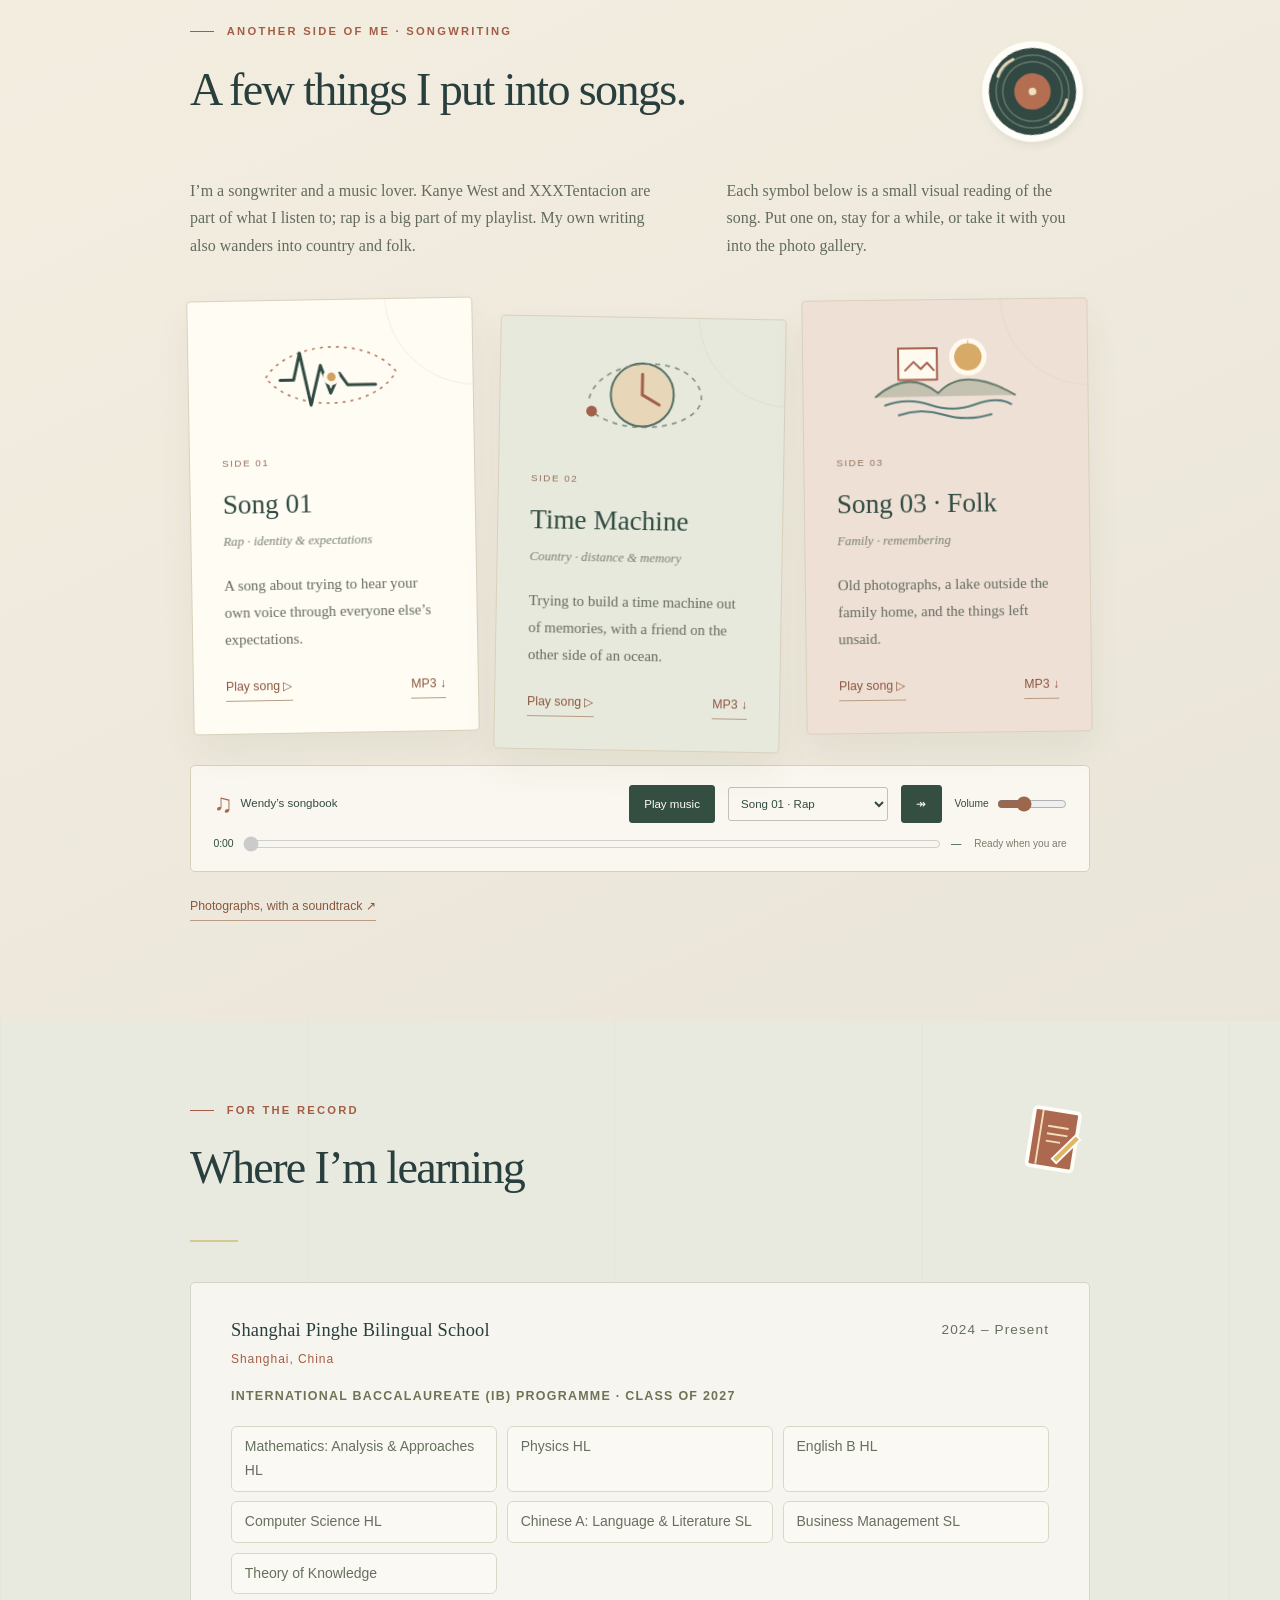
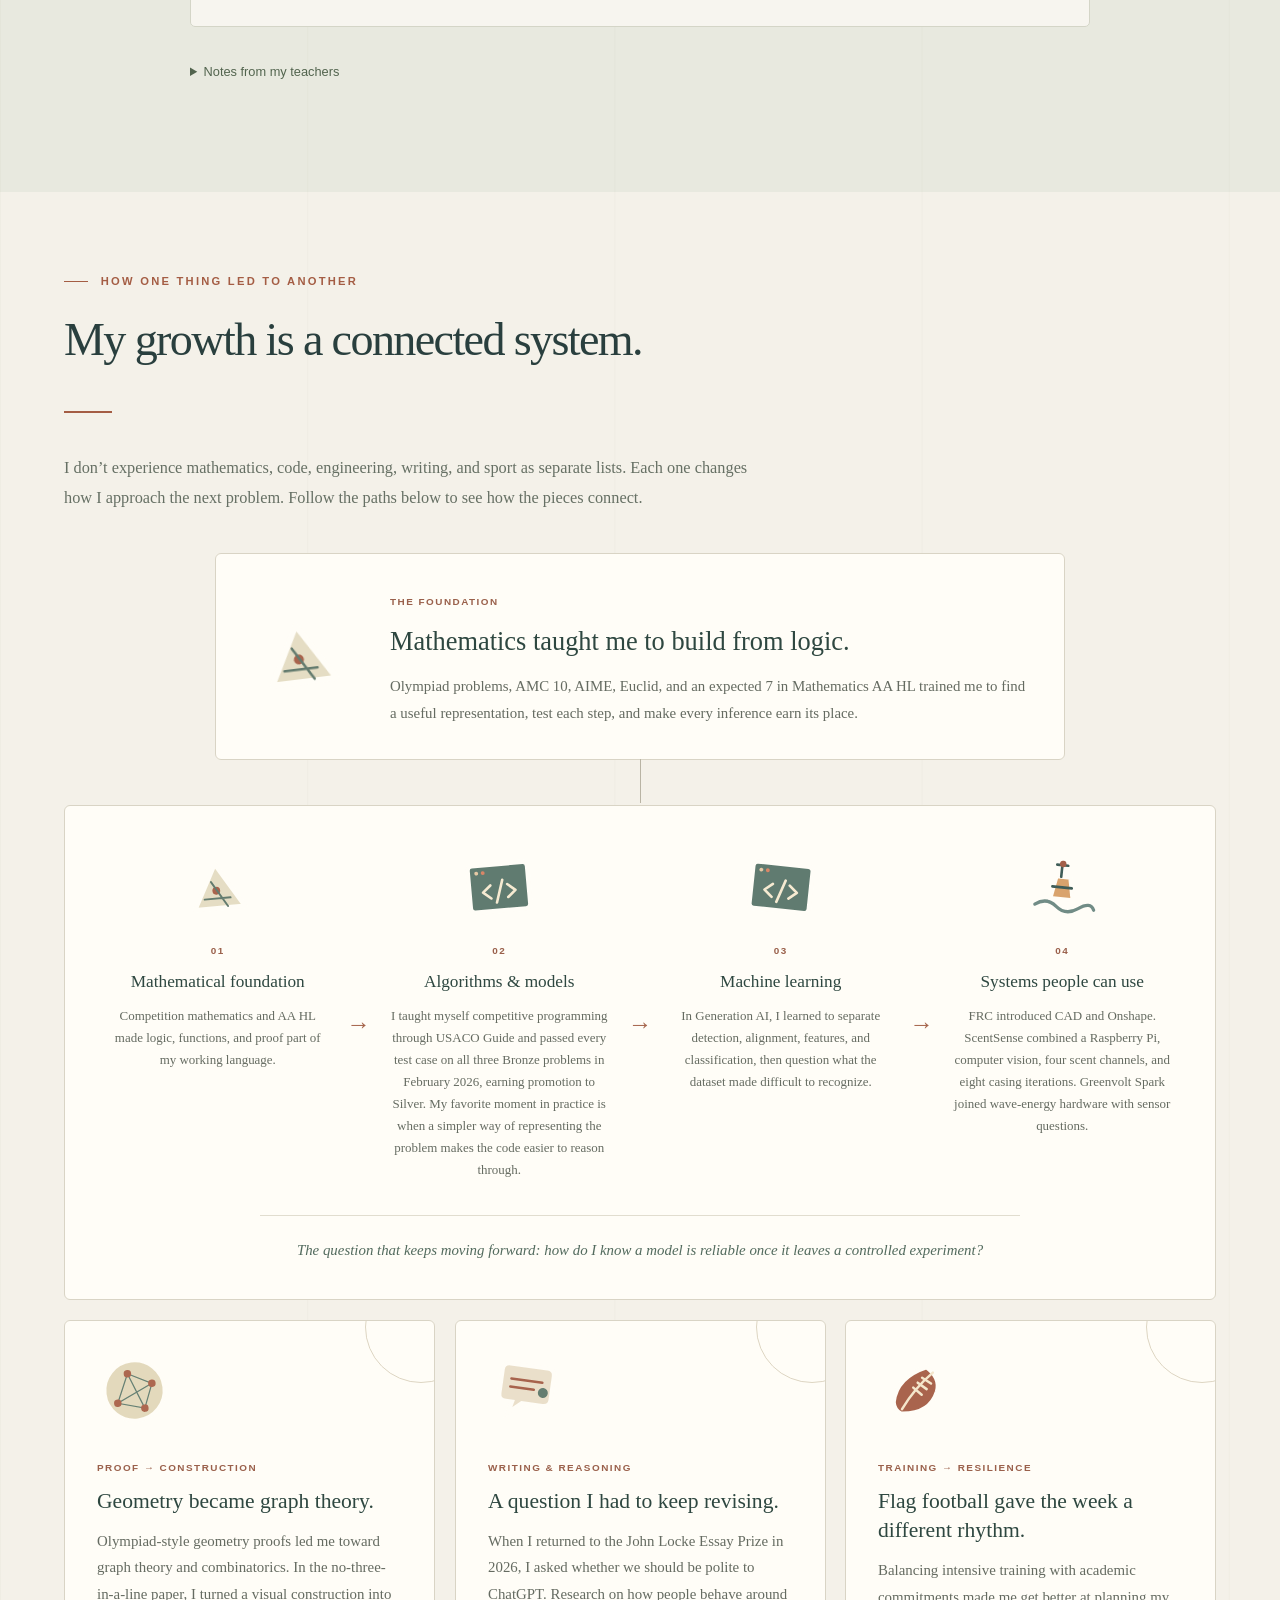
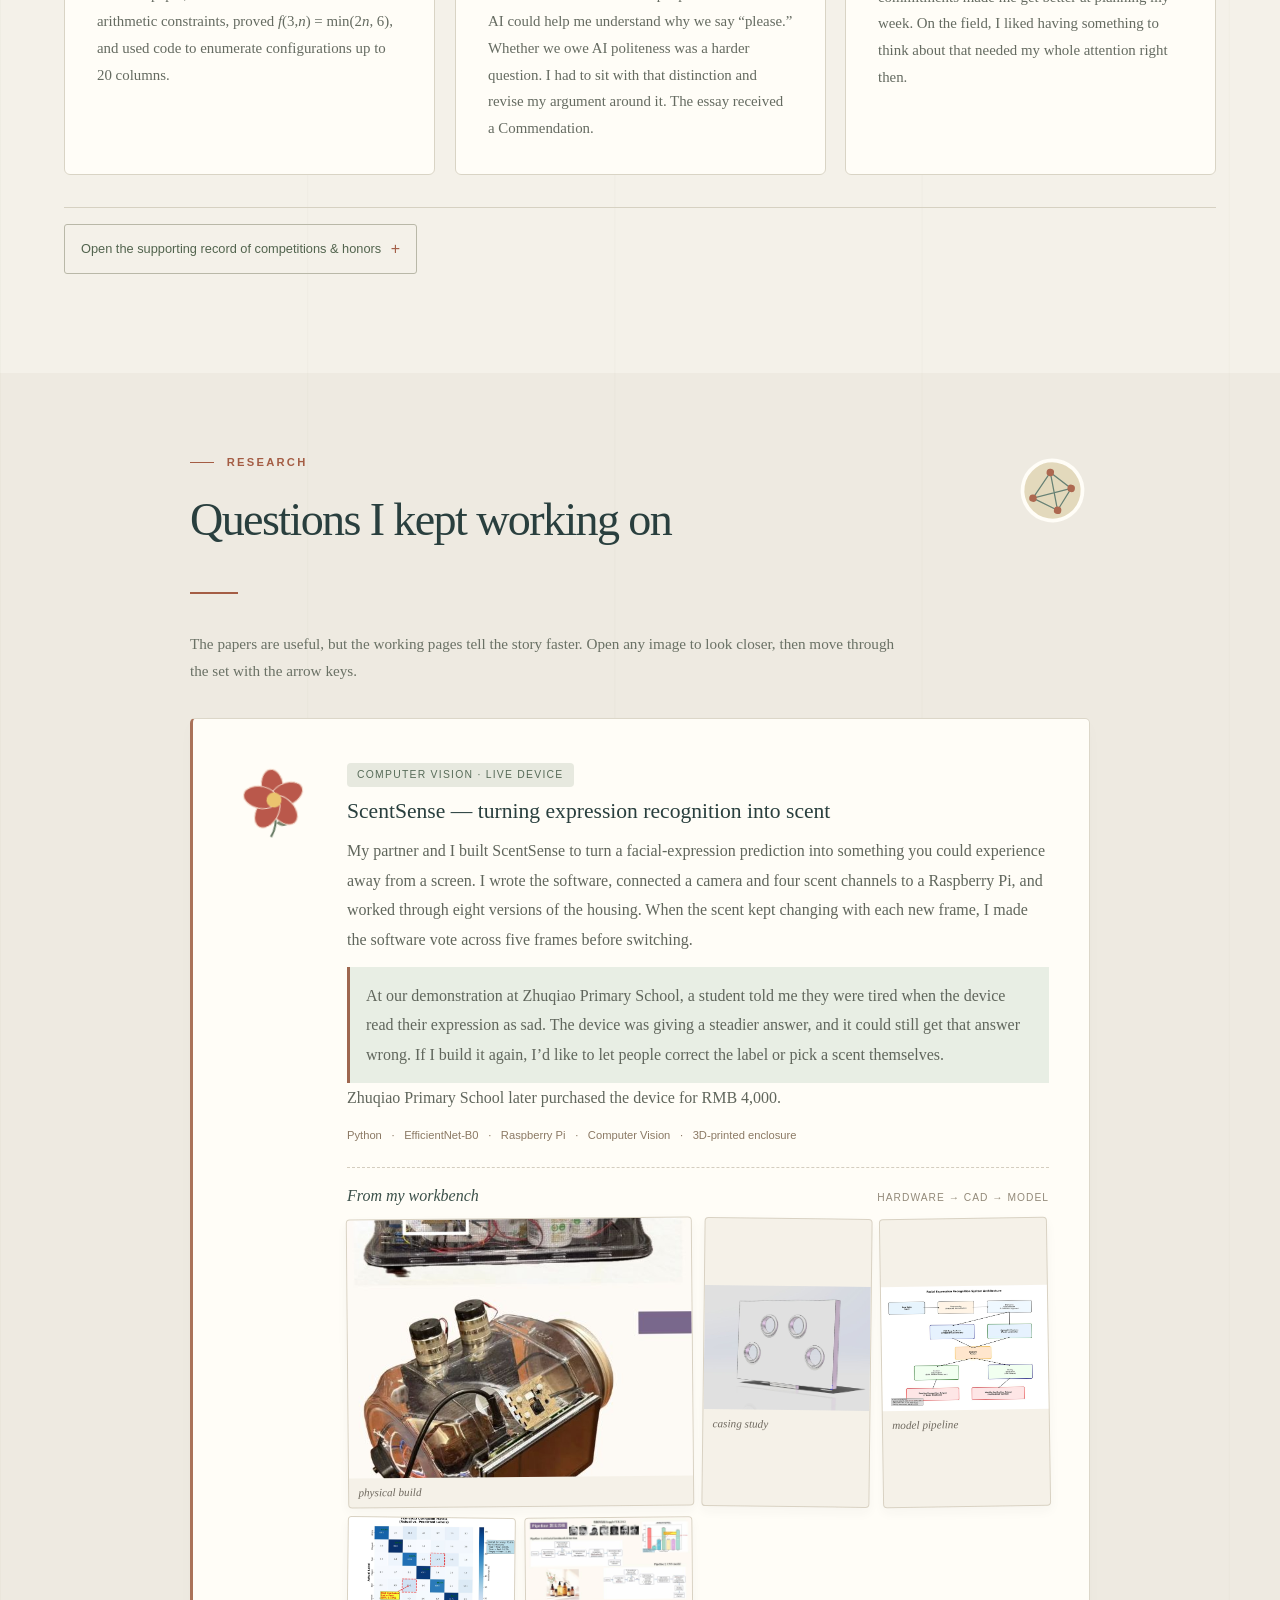
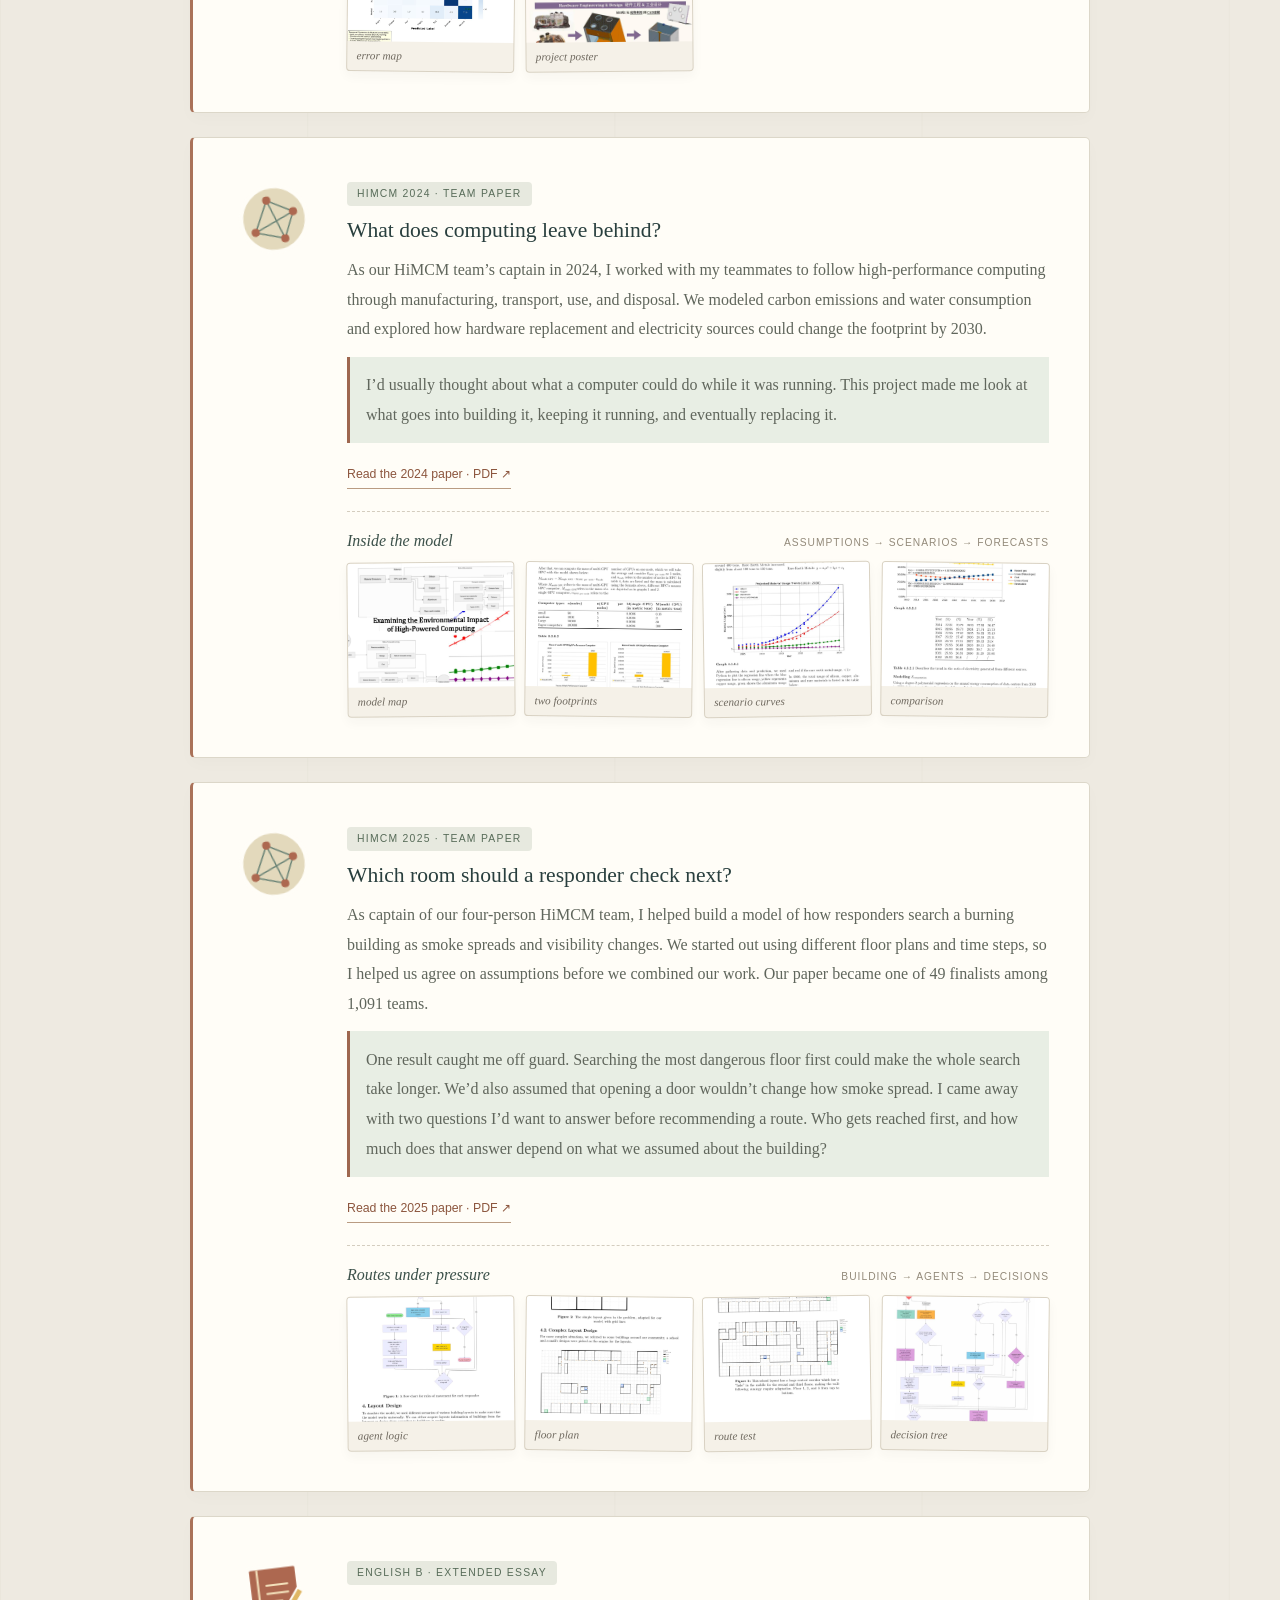
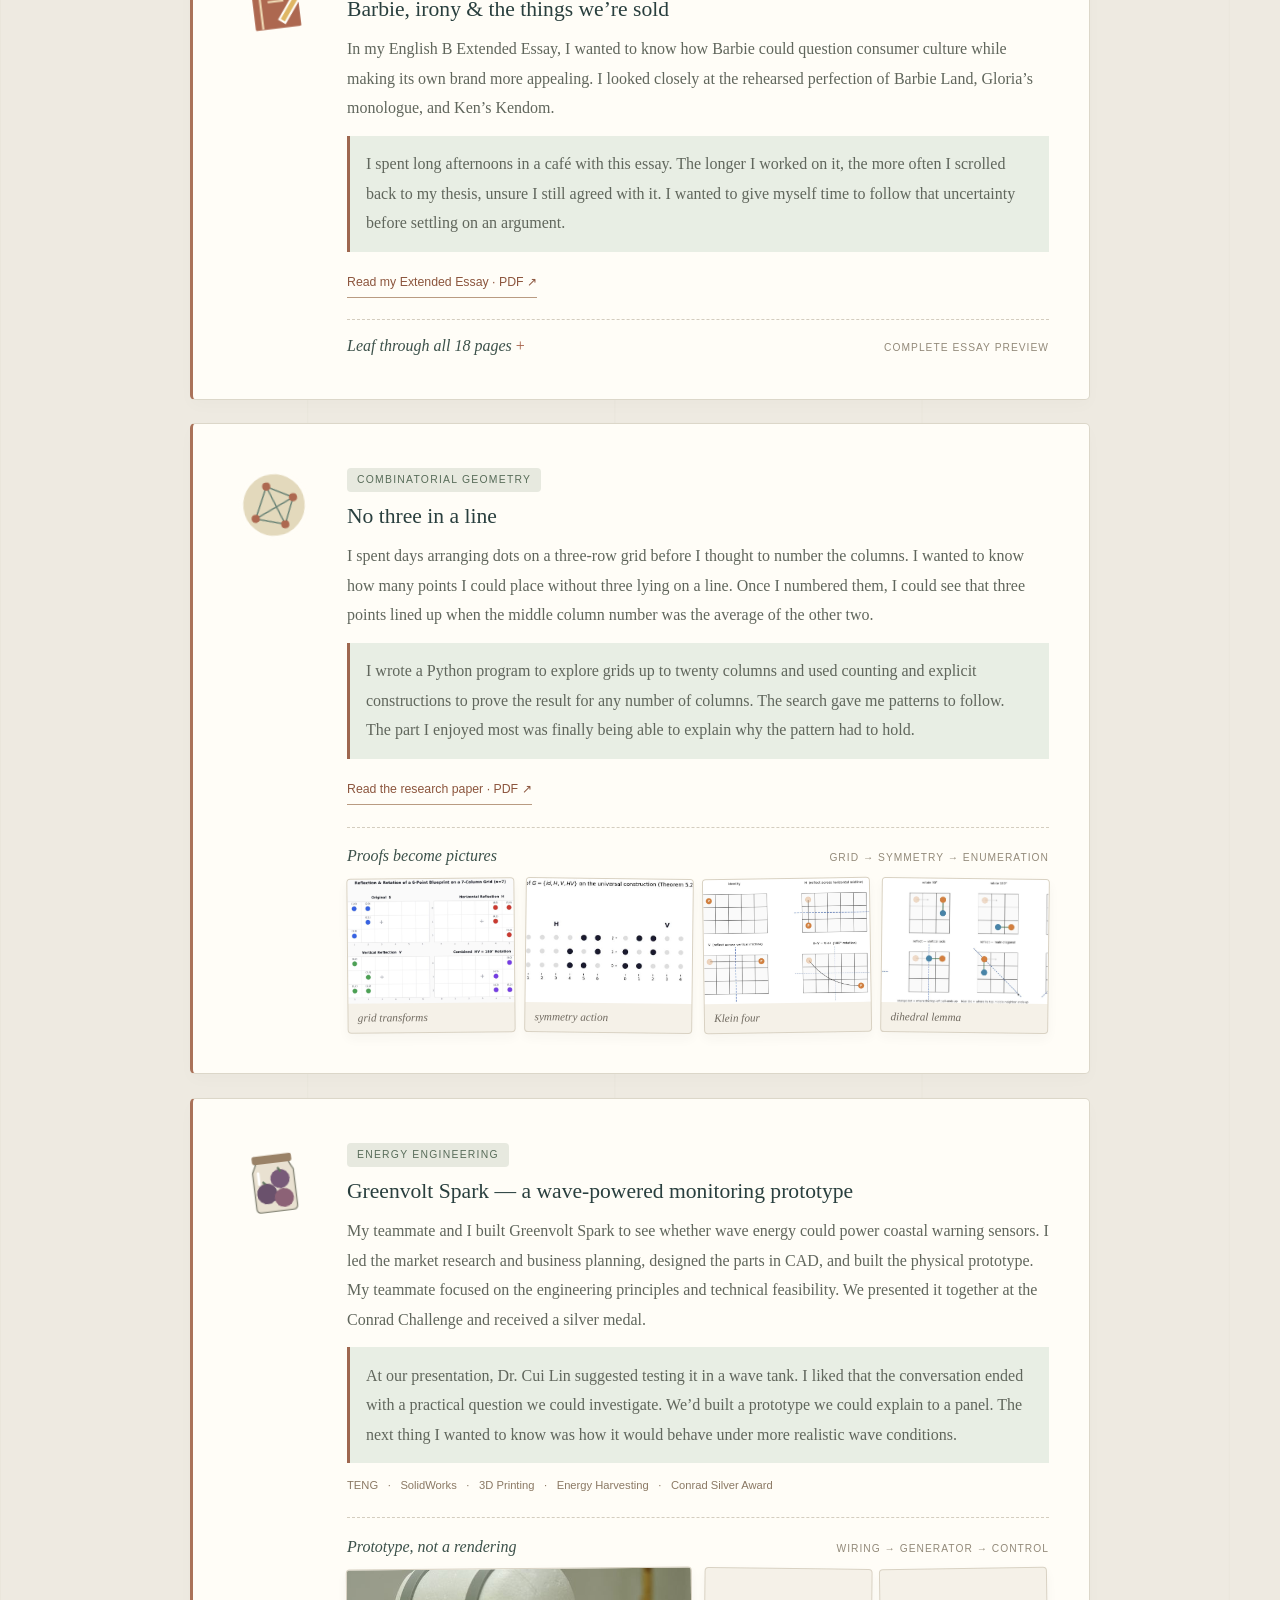
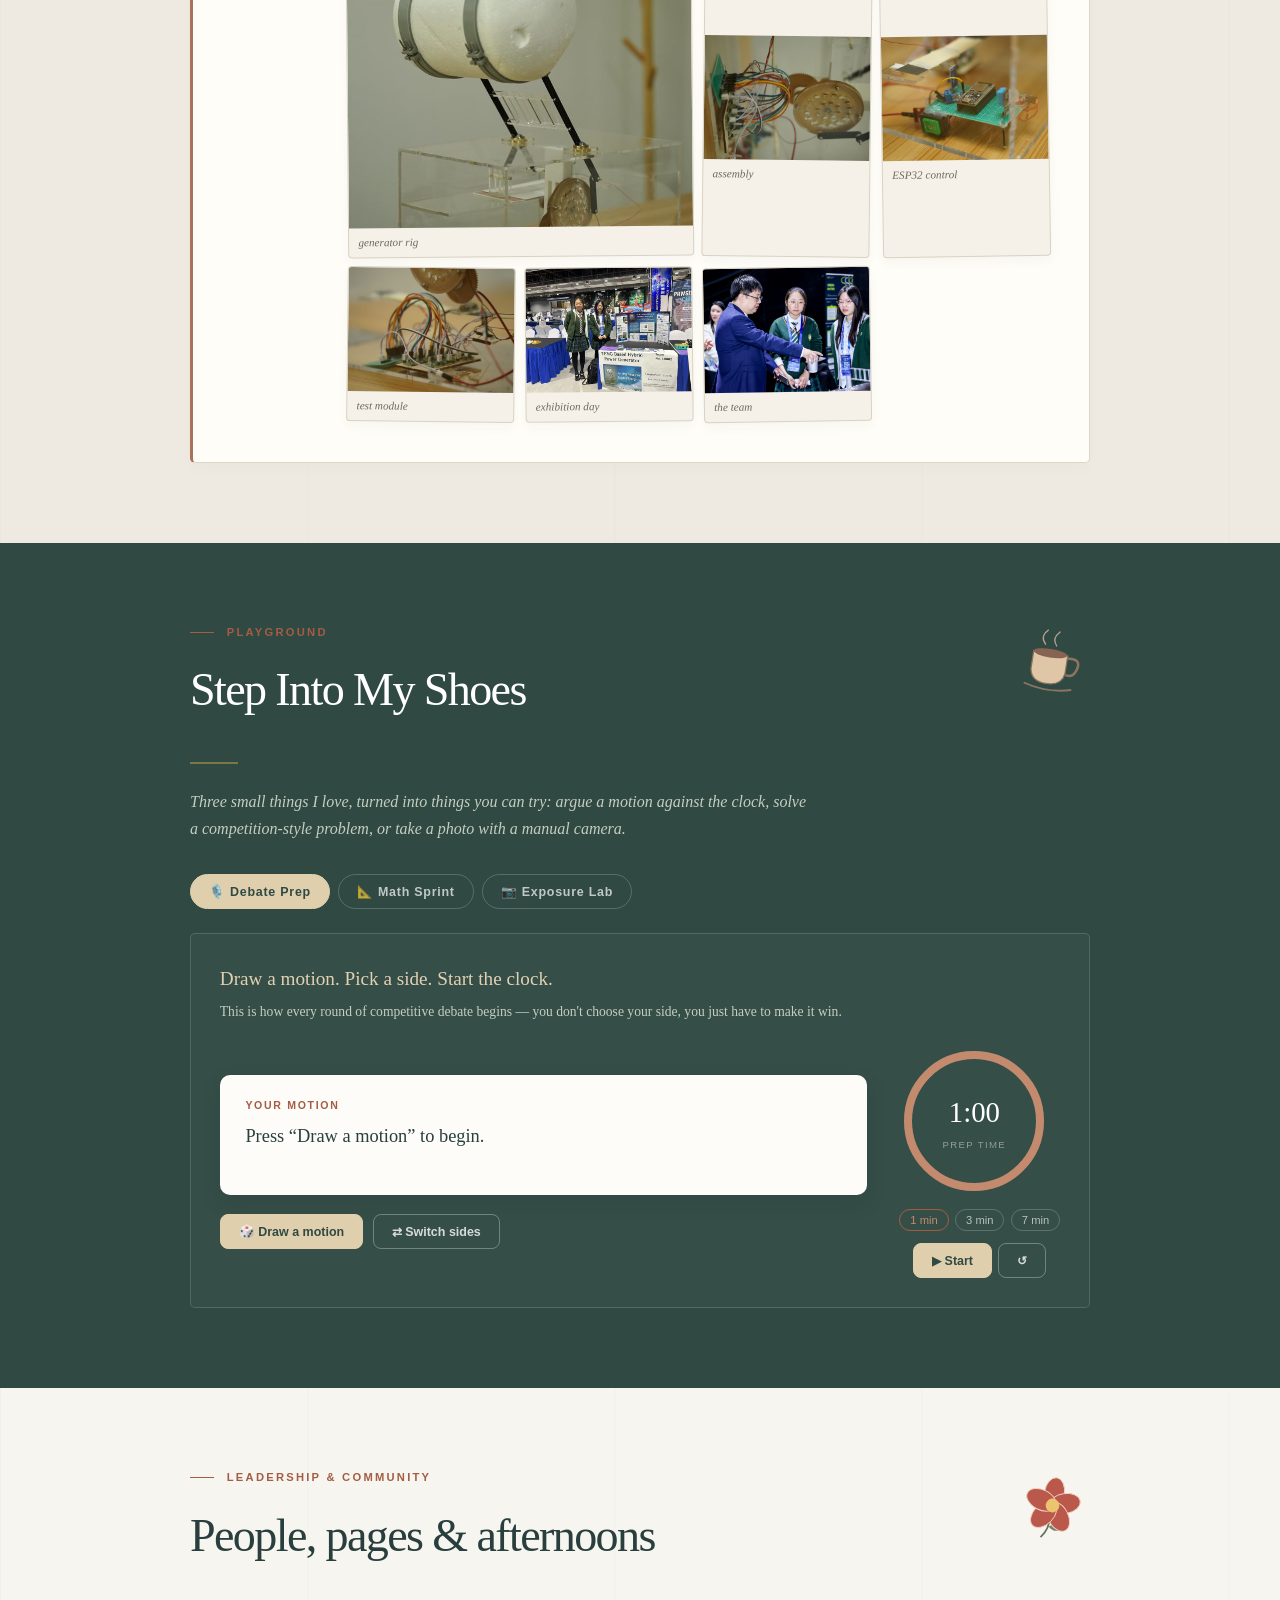
==== commit c37a999b: "Show IB courses without grades or test scores" ====
--- a/index.html
+++ b/index.html
@@ -1,126 +1,2795 @@
-<!doctype html>
-    <html lang="en">
-    <head>
-      <meta charset="utf-8">
-      <meta name="viewport" content="width=device-width, initial-scale=1">
-      <title>Between the lines | Shiyi Yang</title>
-      <meta name="description" content="The personal website of Shiyi Yang (Wendy). Explore mathematics research, engineering prototypes, writing, photography, songs and interactive experiments.">
-      <meta name="theme-color" content="#171a15">
-      <link rel="canonical" href="https://yangsy57272.github.io/">
-      <meta property="og:type" content="website">
-      <meta property="og:site_name" content="Shiyi Yang">
-      <meta property="og:title" content="Between the lines | Shiyi Yang">
-      <meta property="og:description" content="The personal website of Shiyi Yang (Wendy). Explore mathematics research, engineering prototypes, writing, photography, songs and interactive experiments.">
-      <meta property="og:url" content="https://yangsy57272.github.io/">
-      <meta property="og:image" content="https://yangsy57272.github.io/assets/editorial/the-first-spark.webp">
-      <meta name="twitter:card" content="summary_large_image">
-      <link rel="icon" href="assets/editorial-mark.svg" type="image/svg+xml">
-      <link rel="preload" href="assets/fonts/instrument-serif.woff2" as="font" type="font/woff2" crossorigin>
-      <link rel="stylesheet" href="editorial.css">
-      <script src="editorial.js" defer></script>
-
-    </head>
-    <body>
-      <a class="skip" href="#main">Skip to content</a>
-      <header class="site-head">
-        <div class="wrap mast">
-          <a class="wordmark" href="index.html">Shiyi Yang<span>.</span></a>
-          <nav aria-label="Main navigation"><a href="index.html#work">Work</a><a href="notes.html">Notes</a><a href="studio.html">Studio</a><a href="playground.html">Playground</a><a href="about.html">About</a></nav>
-          <button class="search-button" type="button" data-search hidden><span>Search</span> <kbd>/</kbd></button>
-        </div>
-      </header>
-      <main id="main" tabindex="-1">
-    <section class="hero" aria-labelledby="hero-title">
-      <div class="hero-inner wrap">
-        <div class="hero-copy">
-          <p class="eyebrow">Shiyi Yang / Wendy</p>
-          <h1 id="hero-title">Between<br><em>the lines.</em></h1>
-          <p class="lede">I’m a student in Shanghai. I work on proofs, build prototypes, and make things with a camera.</p>
-          <div class="hero-links"><a class="action" href="#work">Explore my work</a><a class="plain-link" href="about.html">About me</a></div>
-        </div>
-        <figure class="hero-frame">
-          <div class="hero-image">
-            <img data-artwork="spark" src="assets/editorial/the-first-spark.webp" alt="An illustrated inventor and a competition robot reaching toward a golden gyroscope" width="1440" height="810" fetchpriority="high">
-            <img data-artwork="blueprint" src="assets/editorial/the-blueprint.webp" alt="The same scene drawn as glowing wireframes around the gold gyroscope" width="1440" height="810" loading="lazy" hidden>
+<!DOCTYPE html>
+<html lang="en">
+<head>
+<meta charset="UTF-8">
+<meta name="viewport" content="width=device-width, initial-scale=1.0">
+<title>Shiyi Yang · Wendy — Notes, projects & photographs</title>
+<meta name="description" content="A few things I keep: peeling laptop stickers, unfinished ideas, and photographs from the places in between. The personal website of Shiyi Yang (Wendy).">
+<meta name="theme-color" content="#1c342f">
+<meta property="og:type" content="website">
+<meta property="og:title" content="Shiyi Yang (Wendy) — Personal Website">
+<meta property="og:description" content="Stories, small things, projects, and photographs by Shiyi Yang (Wendy).">
+<meta name="twitter:card" content="summary">
+<link rel="icon" href="data:image/svg+xml,%3Csvg xmlns='http://www.w3.org/2000/svg' viewBox='0 0 64 64'%3E%3Crect width='64' height='64' rx='14' fill='%231c342f'/%3E%3Ctext x='32' y='43' font-family='Georgia,serif' font-size='30' fill='%23e4bc91' text-anchor='middle'%3ESY%3C/text%3E%3C/svg%3E">
+<style>
+  :root {
+    --navy: #0f1f3d;
+    --navy-light: #1a3060;
+    --gold: #c8a84b;
+    --gold-light: #e8c96a;
+    --bg: #f8f6f0;
+    --bg-card: #ffffff;
+    --text: #1a1a1a;
+    --text-muted: #5a5a5a;
+    --text-light: #8a8a8a;
+    --border: #e2ddd5;
+    --accent-blue: #2d5a9e;
+    --accent-teal: #1a7a6e;
+    --accent-red: #b5342a;
+    --accent-purple: #5b3fa8;
+    --radius: 12px;
+  }
+
+  * { margin: 0; padding: 0; box-sizing: border-box; }
+
+  html { scroll-behavior: smooth; }
+
+  body {
+    font-family: 'Georgia', 'Times New Roman', serif;
+    background: var(--bg);
+    color: var(--text);
+    line-height: 1.7;
+    font-size: 16px;
+  }
+
+  /* ── NAV ── */
+  nav {
+    position: fixed; top: 0; left: 0; right: 0; z-index: 100;
+    background: rgba(15, 31, 61, 0.97);
+    backdrop-filter: blur(8px);
+    padding: 0 2rem;
+    display: flex; align-items: center; justify-content: space-between;
+    height: 60px;
+    border-bottom: 1px solid rgba(200,168,75,0.25);
+  }
+  nav .logo {
+    font-family: 'Georgia', serif;
+    font-size: 1.1rem;
+    font-weight: normal;
+    color: var(--gold-light);
+    letter-spacing: 0.05em;
+  }
+  nav ul {
+    display: flex; gap: 1.6rem; list-style: none; align-items: center;
+  }
+  nav a {
+    color: rgba(255,255,255,0.75);
+    text-decoration: none;
+    font-family: 'Helvetica Neue', Arial, sans-serif;
+    font-size: 0.78rem;
+    font-weight: 500;
+    letter-spacing: 0.12em;
+    text-transform: uppercase;
+    transition: color 0.2s;
+  }
+  nav a:hover { color: var(--gold-light); }
+
+  /* ── HERO ── */
+  #hero {
+    background: var(--navy);
+    color: white;
+    min-height: 100vh;
+    display: flex; flex-direction: column;
+    justify-content: center;
+    padding: 100px 5% 80px;
+    position: relative;
+    overflow: hidden;
+  }
+  #hero::before {
+    content: '';
+    position: absolute; top: 0; right: 0;
+    width: 55%; height: 100%;
+    background: linear-gradient(135deg, transparent 40%, rgba(200,168,75,0.06) 100%);
+    pointer-events: none;
+  }
+  #hero::after {
+    content: '';
+    position: absolute; bottom: -1px; left: 0; right: 0;
+    height: 80px;
+    background: var(--bg);
+    clip-path: ellipse(55% 100% at 30% 100%);
+  }
+  .hero-inner {
+    max-width: 1160px; position: relative; z-index: 1;
+    display: grid; grid-template-columns: 1fr auto;
+    gap: 4rem; align-items: center;
+  }
+  .hero-text { max-width: 820px; }
+  .hero-photo {
+    margin: 0; position: relative;
+    transform: rotate(1.5deg);
+    transition: transform 0.4s ease;
+  }
+  .hero-photo:hover { transform: rotate(0deg) scale(1.02); }
+  .hero-photo img {
+    display: block;
+    width: clamp(200px, 24vw, 320px); height: auto;
+    border: 5px solid #fdfcf8;
+    outline: 1px solid rgba(200,168,75,0.8);
+    outline-offset: 6px;
+    box-shadow: 0 24px 60px rgba(0,0,0,0.45), 0 4px 14px rgba(0,0,0,0.3);
+  }
+  .hero-photo::after {
+    content: 'Shiyi Yang · Wendy';
+    position: absolute; left: 50%; bottom: -2.4rem; transform: translateX(-50%);
+    white-space: nowrap;
+    font-family: 'Helvetica Neue', Arial, sans-serif;
+    font-size: 0.68rem; letter-spacing: 0.25em;
+    color: rgba(200,168,75,0.65);
+  }
+  .hero-label {
+    font-family: 'Helvetica Neue', Arial, sans-serif;
+    font-size: 0.72rem; font-weight: 600; letter-spacing: 0.2em;
+    text-transform: uppercase; color: var(--gold);
+    margin-bottom: 1.2rem;
+    display: flex; align-items: center; gap: 0.8rem;
+  }
+  .hero-label::before {
+    content: ''; display: block; width: 32px; height: 1px;
+    background: var(--gold);
+  }
+  h1 {
+    font-size: clamp(2.8rem, 6vw, 5rem);
+    font-weight: normal;
+    line-height: 1.1;
+    margin-bottom: 0.3rem;
+    letter-spacing: -0.01em;
+  }
+  .hero-chinese {
+    font-size: clamp(1.2rem, 2.5vw, 1.6rem);
+    color: rgba(200,168,75,0.7);
+    letter-spacing: 0.15em;
+    margin-bottom: 1.6rem;
+  }
+  .hero-tagline {
+    font-size: 1.1rem;
+    color: rgba(255,255,255,0.65);
+    max-width: 560px;
+    line-height: 1.7;
+    margin-bottom: 2.5rem;
+    font-style: italic;
+  }
+  .hero-stats {
+    display: flex; gap: 2.5rem; flex-wrap: wrap; margin-bottom: 2.5rem;
+  }
+  .stat-item { text-align: center; }
+  .stat-num {
+    font-size: 1.9rem; font-weight: bold; color: var(--gold-light);
+    display: block; letter-spacing: -0.02em;
+  }
+  .stat-label {
+    font-family: 'Helvetica Neue', Arial, sans-serif;
+    font-size: 0.7rem; text-transform: uppercase; letter-spacing: 0.12em;
+    color: rgba(255,255,255,0.45); margin-top: 2px;
+  }
+  .hero-badges {
+    display: flex; gap: 0.7rem; flex-wrap: wrap;
+  }
+  .badge {
+    font-family: 'Helvetica Neue', Arial, sans-serif;
+    font-size: 0.72rem; font-weight: 600;
+    padding: 5px 14px; border-radius: 999px;
+    letter-spacing: 0.06em;
+    border: 1px solid;
+  }
+  .badge-gold { border-color: var(--gold); color: var(--gold-light); }
+  .badge-white { border-color: rgba(255,255,255,0.25); color: rgba(255,255,255,0.6); }
+
+  /* ── SECTIONS ── */
+  section { padding: 80px 5%; }
+  .section-inner { max-width: 900px; margin: 0 auto; }
+
+  .section-label {
+    font-family: 'Helvetica Neue', Arial, sans-serif;
+    font-size: 0.7rem; font-weight: 700; letter-spacing: 0.2em;
+    text-transform: uppercase; color: var(--gold);
+    margin-bottom: 0.6rem;
+    display: flex; align-items: center; gap: 0.8rem;
+  }
+  .section-label::before {
+    content: ''; display: block; width: 24px; height: 1px; background: var(--gold);
+  }
+  .section-title {
+    font-size: 2rem; font-weight: normal;
+    color: var(--navy); margin-bottom: 2rem;
+    letter-spacing: -0.01em;
+  }
+  .divider {
+    width: 48px; height: 2px; background: var(--gold); margin: 0 0 2.5rem;
+  }
+
+  /* ── ABOUT ── */
+  #about { background: var(--bg); }
+  .about-grid {
+    display: grid; grid-template-columns: 1fr 1fr;
+    gap: 3rem; align-items: start;
+  }
+  .about-text p { color: var(--text-muted); margin-bottom: 1.2rem; line-height: 1.85; }
+  .about-highlights { display: flex; flex-direction: column; gap: 1.2rem; }
+  .highlight-card {
+    background: var(--bg-card);
+    border: 1px solid var(--border);
+    border-radius: var(--radius);
+    padding: 1.1rem 1.3rem;
+    display: flex; gap: 1rem; align-items: flex-start;
+  }
+  .highlight-icon {
+    width: 36px; height: 36px; border-radius: 8px;
+    display: flex; align-items: center; justify-content: center;
+    font-size: 1rem; flex-shrink: 0;
+  }
+  .hi-blue { background: #e8f0fb; }
+  .hi-teal { background: #ddf2ee; }
+  .hi-amber { background: #fef3da; }
+  .hi-purple { background: #ede8f8; }
+  .hi-rose { background: #fce8e8; }
+  .highlight-card h4 {
+    font-family: 'Helvetica Neue', Arial, sans-serif;
+    font-size: 0.8rem; font-weight: 700; letter-spacing: 0.04em;
+    color: var(--navy); margin-bottom: 0.3rem;
+  }
+  .highlight-card p {
+    font-size: 0.82rem; color: var(--text-muted); line-height: 1.55;
+  }
+
+  /* ── CURIOSITY PATHS ── */
+  #curiosity { background: #eee9df; }
+  .curiosity-intro { max-width: 650px; color: var(--text-muted); margin-bottom: 2rem; }
+  .curiosity-layout { display: grid; grid-template-columns: minmax(220px, 0.75fr) minmax(0, 1.5fr); gap: 1.2rem; }
+  .curiosity-choices { display: grid; gap: 0.7rem; align-content: start; }
+  .curiosity-choice {
+    width: 100%; text-align: left; cursor: pointer; border: 1px solid var(--border);
+    background: #fff; border-radius: 10px; padding: 1rem 1.15rem;
+    font: 600 0.83rem 'Helvetica Neue', Arial, sans-serif; color: var(--navy);
+    transition: transform 0.2s, border-color 0.2s, box-shadow 0.2s;
+  }
+  .curiosity-choice span { display: block; color: var(--text-light); font-size: 0.66rem; letter-spacing: 0.13em; margin-bottom: 0.25rem; }
+  .curiosity-choice:hover, .curiosity-choice:focus-visible { transform: translateX(4px); border-color: var(--gold); }
+  .curiosity-choice[aria-selected="true"] { background: var(--navy); color: #fff; border-color: var(--navy); box-shadow: 0 8px 20px rgba(15,31,61,0.16); }
+  .curiosity-choice[aria-selected="true"] span { color: var(--gold-light); }
+  .curiosity-card {
+    position: relative; min-height: 310px; overflow: hidden;
+    background: var(--navy); color: #fff; border-radius: 14px;
+    padding: clamp(1.5rem, 4vw, 3rem); display: flex; flex-direction: column; justify-content: center;
+  }
+  .curiosity-card::before {
+    content: ''; position: absolute; width: 260px; height: 260px; right: -50px; top: -65px;
+    border: 1px solid rgba(232,201,106,0.25); border-radius: 50%;
+    box-shadow: 0 0 0 35px rgba(232,201,106,0.035), 0 0 0 90px rgba(232,201,106,0.025);
+    pointer-events: none;
+  }
+  .curiosity-card > * { position: relative; }
+  .curiosity-overline { font: 600 0.7rem 'Helvetica Neue', Arial, sans-serif; color: var(--gold-light); letter-spacing: 0.18em; text-transform: uppercase; }
+  .curiosity-card h3 { font-size: clamp(1.7rem, 3vw, 2.5rem); line-height: 1.2; font-weight: normal; max-width: 520px; margin: 0.7rem 0 1rem; }
+  .curiosity-card p { max-width: 580px; color: rgba(255,255,255,0.73); }
+  .curiosity-card a { align-self: flex-start; margin-top: 1.5rem; color: var(--gold-light); font: 600 0.8rem 'Helvetica Neue', Arial, sans-serif; text-decoration: none; border-bottom: 1px solid currentColor; }
+  .curiosity-card a:hover { color: #fff; }
+  @media (max-width: 700px) { .curiosity-layout { grid-template-columns: 1fr; } .curiosity-choices { grid-template-columns: repeat(3, 1fr); } .curiosity-choice { padding: 0.8rem; font-size: 0.72rem; } }
+  @media (max-width: 440px) { .curiosity-choices { grid-template-columns: 1fr; } }
+
+  /* ── EDUCATION ── */
+  #education { background: var(--navy); color: white; }
+  #education .section-title { color: white; }
+  .edu-card {
+    background: rgba(255,255,255,0.06);
+    border: 1px solid rgba(255,255,255,0.1);
+    border-radius: var(--radius);
+    padding: 2rem 2.5rem;
+    margin-bottom: 1.5rem;
+  }
+  .edu-header { display: flex; justify-content: space-between; align-items: flex-start; margin-bottom: 1rem; }
+  .edu-school { font-size: 1.15rem; font-weight: normal; letter-spacing: 0.01em; }
+  .edu-year {
+    font-family: 'Helvetica Neue', Arial, sans-serif;
+    font-size: 0.75rem; color: var(--gold); letter-spacing: 0.08em;
+    margin-top: 3px;
+  }
+  .edu-programme {
+    font-family: 'Helvetica Neue', Arial, sans-serif;
+    font-size: 0.78rem; font-weight: 600; letter-spacing: 0.1em;
+    text-transform: uppercase; color: var(--gold-light);
+    margin-bottom: 1.2rem;
+  }
+  .ib-grid {
+    display: grid; grid-template-columns: repeat(auto-fit, minmax(min(100%, 220px), 1fr));
+    gap: 0.6rem; list-style: none; margin: 0; padding: 0;
+  }
+  .ib-subject {
+    background: rgba(255,255,255,0.05);
+    border: 1px solid rgba(255,255,255,0.08);
+    border-radius: 6px; padding: 0.5rem 0.8rem;
+    font-family: 'Helvetica Neue', Arial, sans-serif;
+    font-size: 0.875rem;
+    color: rgba(255,255,255,0.75);
+  }
+
+  /* ── ACHIEVEMENTS ── */
+  #achievements { background: var(--bg); }
+  .achievement-section { margin-bottom: 3rem; }
+  .achievement-header {
+    display: flex; align-items: center; gap: 1rem; margin-bottom: 1.2rem;
+  }
+  .achievement-icon {
+    width: 40px; height: 40px; border-radius: 10px;
+    display: flex; align-items: center; justify-content: center;
+    font-size: 1.1rem; flex-shrink: 0;
+  }
+  .achievement-cat {
+    font-size: 1.2rem; color: var(--navy);
+  }
+  .achievement-grid {
+    display: grid; grid-template-columns: repeat(auto-fill, minmax(260px, 1fr));
+    gap: 1rem;
+  }
+  .award-card {
+    background: var(--bg-card);
+    border: 1px solid var(--border);
+    border-radius: var(--radius);
+    padding: 1.1rem 1.3rem;
+    position: relative; overflow: hidden;
+  }
+  .award-card::before {
+    content: ''; position: absolute; left: 0; top: 0; bottom: 0;
+    width: 3px;
+  }
+  .ac-blue::before { background: var(--accent-blue); }
+  .ac-teal::before { background: var(--accent-teal); }
+  .ac-gold::before { background: var(--gold); }
+  .ac-purple::before { background: var(--accent-purple); }
+  .ac-red::before { background: var(--accent-red); }
+  .award-year {
+    font-family: 'Helvetica Neue', Arial, sans-serif;
+    font-size: 0.65rem; font-weight: 700; letter-spacing: 0.1em;
+    text-transform: uppercase; margin-bottom: 0.4rem;
+  }
+  .award-title { font-size: 0.9rem; color: var(--text); margin-bottom: 0.25rem; line-height: 1.4; }
+  .award-result {
+    font-family: 'Helvetica Neue', Arial, sans-serif;
+    font-size: 0.75rem; font-weight: 700;
+    display: inline-block;
+    padding: 2px 8px; border-radius: 4px; margin-top: 0.35rem;
+  }
+  .r-gold { background: #fef3da; color: #8a6a10; }
+  .r-silver { background: #f0f0f0; color: #555; }
+  .r-blue { background: #e8f0fb; color: #1a4a8a; }
+  .r-purple { background: #ede8f8; color: #3d2a7a; }
+  .r-teal { background: #ddf2ee; color: #0f5a50; }
+  .r-red { background: #fce8e8; color: #8a1a1a; }
+
+  /* ── RESEARCH ── */
+  #research { background: #f0ece3; }
+  .research-cards { display: flex; flex-direction: column; gap: 1.5rem; }
+  .research-card {
+    background: var(--bg-card);
+    border: 1px solid var(--border);
+    border-radius: var(--radius);
+    padding: 1.8rem 2rem;
+    display: grid; grid-template-columns: auto 1fr;
+    gap: 1.5rem; align-items: start;
+  }
+  .research-num {
+    font-family: 'Helvetica Neue', Arial, sans-serif;
+    font-size: 2rem; font-weight: 800; color: var(--border);
+    line-height: 1;
+  }
+  .research-tag {
+    font-family: 'Helvetica Neue', Arial, sans-serif;
+    font-size: 0.65rem; font-weight: 700; letter-spacing: 0.12em;
+    text-transform: uppercase; padding: 3px 10px; border-radius: 4px;
+    margin-bottom: 0.6rem; display: inline-block;
+  }
+  .research-card h3 { font-size: 1.05rem; color: var(--navy); margin-bottom: 0.6rem; line-height: 1.4; }
+  .research-card p { font-size: 0.88rem; color: var(--text-muted); line-height: 1.7; }
+  .research-meta {
+    display: flex; gap: 0.6rem; flex-wrap: wrap; margin-top: 0.8rem;
+  }
+  .meta-pill {
+    font-family: 'Helvetica Neue', Arial, sans-serif;
+    font-size: 0.7rem; padding: 2px 9px; border-radius: 4px;
+    background: var(--bg); border: 1px solid var(--border); color: var(--text-muted);
+  }
+
+  /* ── ACTIVITIES ── */
+  #activities { background: var(--bg-card); }
+  .activities-grid {
+    display: grid; grid-template-columns: repeat(auto-fill, minmax(240px, 1fr));
+    gap: 1rem;
+  }
+  .activity-card {
+    border: 1px solid var(--border);
+    border-radius: var(--radius);
+    padding: 1.2rem 1.4rem;
+  }
+  .activity-card .cat-tag {
+    font-family: 'Helvetica Neue', Arial, sans-serif;
+    font-size: 0.65rem; font-weight: 700; letter-spacing: 0.1em;
+    text-transform: uppercase; margin-bottom: 0.5rem; display: block;
+  }
+  .activity-card h4 { font-size: 0.92rem; color: var(--navy); margin-bottom: 0.25rem; }
+  .activity-card .role {
+    font-family: 'Helvetica Neue', Arial, sans-serif;
+    font-size: 0.75rem; color: var(--text-muted); font-style: italic;
+  }
+  .activity-card .detail {
+    font-size: 0.8rem; color: var(--text-muted); margin-top: 0.5rem; line-height: 1.5;
+  }
+
+  /* ── SKILLS ── */
+  #skills { background: var(--bg); }
+  .skills-grid { display: grid; grid-template-columns: repeat(auto-fill, minmax(200px, 1fr)); gap: 1.5rem; }
+  .skill-group h4 {
+    font-family: 'Helvetica Neue', Arial, sans-serif;
+    font-size: 0.72rem; font-weight: 700; letter-spacing: 0.12em;
+    text-transform: uppercase; color: var(--navy); margin-bottom: 0.7rem;
+  }
+  .skill-tags { display: flex; flex-wrap: wrap; gap: 0.4rem; }
+  .skill-tag {
+    font-family: 'Helvetica Neue', Arial, sans-serif;
+    font-size: 0.75rem; padding: 4px 10px; border-radius: 5px;
+    background: var(--bg-card); border: 1px solid var(--border);
+    color: var(--text-muted);
+  }
+
+  /* ── CONTACT ── */
+  #contact { background: var(--navy); color: white; text-align: center; }
+  #contact .section-title { color: white; }
+  #contact .section-label { justify-content: center; }
+  #contact .section-label::before { display: none; }
+  .contact-info {
+    display: flex; gap: 2.5rem; justify-content: center; flex-wrap: wrap;
+    margin-top: 2rem;
+  }
+  .contact-item {
+    font-family: 'Helvetica Neue', Arial, sans-serif;
+    font-size: 0.85rem; color: rgba(255,255,255,0.6);
+  }
+  .contact-item strong { color: var(--gold-light); display: block; font-size: 0.65rem;
+    text-transform: uppercase; letter-spacing: 0.1em; margin-bottom: 4px; }
+
+  /* ── FOOTER ── */
+  footer {
+    background: #080f1e; color: rgba(255,255,255,0.3);
+    text-align: center; padding: 1.5rem;
+    font-family: 'Helvetica Neue', Arial, sans-serif; font-size: 0.72rem;
+  }
+
+  /* ── SCROLL PROGRESS ── */
+  #progress-bar {
+    position: fixed; top: 0; left: 0; height: 3px; width: 0%;
+    background: linear-gradient(90deg, var(--gold), var(--gold-light));
+    z-index: 200; transition: width 0.1s linear;
+  }
+
+  /* ── HERO CANVAS ── */
+  #hero-canvas {
+    position: absolute; inset: 0; width: 100%; height: 100%;
+    pointer-events: none; opacity: 0.9;
+  }
+  .hero-roles {
+    font-family: 'Helvetica Neue', Arial, sans-serif;
+    font-size: 0.95rem; letter-spacing: 0.14em; text-transform: uppercase;
+    color: var(--gold-light); height: 1.6em; margin-bottom: 1.4rem;
+  }
+  .hero-roles .cursor {
+    display: inline-block; width: 2px; height: 1em; background: var(--gold-light);
+    vertical-align: -0.1em; margin-left: 3px;
+    animation: blink 0.9s steps(1) infinite;
+  }
+  @keyframes blink { 50% { opacity: 0; } }
+  .hero-scroll-hint {
+    position: absolute; bottom: 90px; left: 50%; transform: translateX(-50%);
+    color: rgba(255,255,255,0.4); font-size: 1.4rem; z-index: 1;
+    animation: bob 2s ease-in-out infinite; cursor: pointer; text-decoration: none;
+  }
+  @keyframes bob { 0%,100% { transform: translate(-50%,0); } 50% { transform: translate(-50%,10px); } }
+
+  /* ── SCROLL REVEAL ── */
+  .reveal {
+    opacity: 0; transform: translateY(28px);
+    transition: opacity 0.7s ease, transform 0.7s cubic-bezier(0.16,1,0.3,1);
+    transition-delay: var(--reveal-delay, 0s);
+  }
+  .reveal.visible { opacity: 1; transform: none; }
+  @media (prefers-reduced-motion: reduce) {
+    .reveal { opacity: 1; transform: none; transition: none; }
+  }
+
+  /* ── CARD HOVER ── */
+  .award-card, .activity-card, .highlight-card, .research-card, .edu-card {
+    transition: transform 0.25s ease, box-shadow 0.25s ease, border-color 0.25s ease;
+  }
+  .award-card:hover, .activity-card:hover, .highlight-card:hover {
+    transform: translateY(-4px);
+    box-shadow: 0 12px 28px rgba(15,31,61,0.10);
+    border-color: rgba(200,168,75,0.55);
+  }
+  .research-card:hover {
+    transform: translateY(-4px);
+    box-shadow: 0 14px 32px rgba(15,31,61,0.12);
+    border-color: rgba(200,168,75,0.55);
+  }
+  .edu-card:hover {
+    border-color: rgba(200,168,75,0.45);
+    box-shadow: 0 12px 30px rgba(0,0,0,0.25);
+  }
+  .skill-tag { transition: all 0.2s ease; cursor: default; }
+  .skill-tag:hover {
+    background: var(--navy); color: #fff; border-color: var(--navy);
+    transform: translateY(-2px);
+  }
+
+  /* ── ACHIEVEMENT FILTERS ── */
+  .filter-bar {
+    display: flex; flex-wrap: wrap; gap: 0.5rem; margin-bottom: 2.5rem;
+  }
+  .filter-btn {
+    font-family: 'Helvetica Neue', Arial, sans-serif;
+    font-size: 0.72rem; font-weight: 600; letter-spacing: 0.08em;
+    text-transform: uppercase;
+    padding: 7px 16px; border-radius: 999px;
+    border: 1px solid var(--border); background: var(--bg-card);
+    color: var(--text-muted); cursor: pointer;
+    transition: all 0.2s ease;
+  }
+  .filter-btn:hover { border-color: var(--gold); color: var(--navy); }
+  .filter-btn.active {
+    background: var(--navy); border-color: var(--navy); color: var(--gold-light);
+  }
+  .filter-btn .count {
+    display: inline-block; margin-left: 6px; padding: 0 7px;
+    border-radius: 999px; background: rgba(200,168,75,0.18);
+    color: inherit; font-size: 0.65rem;
+  }
+  .achievement-section.filtered-out { display: none; }
+
+  /* ── NAV ACTIVE STATE & MOBILE MENU ── */
+  nav a.active { color: var(--gold-light); }
+  nav .github-link {
+    display: inline-flex; align-items: center; gap: 6px;
+    border: 1px solid rgba(200,168,75,0.45); border-radius: 999px;
+    padding: 4px 13px; color: var(--gold-light) !important;
+  }
+  nav .github-link:hover { background: rgba(200,168,75,0.12); }
+  #menu-toggle {
+    display: none; background: none; border: none; cursor: pointer;
+    color: var(--gold-light); font-size: 1.5rem; line-height: 1;
+  }
+
+  /* ── BACK TO TOP ── */
+  #back-to-top {
+    position: fixed; right: 22px; bottom: 22px; z-index: 150;
+    width: 44px; height: 44px; border-radius: 50%;
+    background: var(--navy); color: var(--gold-light);
+    border: 1px solid rgba(200,168,75,0.5);
+    font-size: 1.1rem; cursor: pointer;
+    opacity: 0; pointer-events: none; transform: translateY(12px);
+    transition: all 0.3s ease;
+    box-shadow: 0 6px 18px rgba(15,31,61,0.3);
+  }
+  #back-to-top.show { opacity: 1; pointer-events: auto; transform: none; }
+  #back-to-top:hover { background: var(--navy-light); }
+
+  /* ── CONTACT ACTIONS ── */
+  .contact-actions {
+    display: flex; gap: 0.8rem; justify-content: center; flex-wrap: wrap;
+    margin-top: 2.2rem;
+  }
+  .contact-btn {
+    font-family: 'Helvetica Neue', Arial, sans-serif;
+    font-size: 0.8rem; font-weight: 600; letter-spacing: 0.06em;
+    display: inline-flex; align-items: center; gap: 8px;
+    padding: 10px 22px; border-radius: 999px;
+    text-decoration: none; cursor: pointer; border: 1px solid;
+    transition: all 0.25s ease;
+  }
+  .contact-btn.primary {
+    background: var(--gold); border-color: var(--gold); color: var(--navy);
+  }
+  .contact-btn.primary:hover { background: var(--gold-light); transform: translateY(-2px); }
+  .contact-btn.ghost {
+    background: transparent; border-color: rgba(255,255,255,0.3); color: rgba(255,255,255,0.8);
+  }
+  .contact-btn.ghost:hover { border-color: var(--gold); color: var(--gold-light); transform: translateY(-2px); }
+
+  /* ── TEACHER QUOTES ── */
+  .quote-heading {
+    font-family: 'Helvetica Neue', Arial, sans-serif;
+    font-size: 0.72rem; font-weight: 700; letter-spacing: 0.18em;
+    text-transform: uppercase; color: var(--gold);
+    margin: 2.2rem 0 1.2rem;
+  }
+  .quote-grid {
+    display: grid; grid-template-columns: repeat(auto-fit, minmax(260px, 1fr));
+    gap: 1.2rem;
+  }
+  .quote-card {
+    background: rgba(255,255,255,0.05);
+    border: 1px solid rgba(255,255,255,0.1);
+    border-left: 3px solid var(--gold);
+    border-radius: 8px;
+    padding: 1.3rem 1.5rem;
+    transition: transform 0.25s ease, border-color 0.25s ease, background 0.25s ease;
+  }
+  .quote-card:hover {
+    transform: translateY(-4px);
+    background: rgba(255,255,255,0.08);
+    border-left-color: var(--gold-light);
+  }
+  .quote-card p {
+    font-style: italic; font-size: 0.9rem;
+    color: rgba(255,255,255,0.8); line-height: 1.7;
+  }
+  .quote-card p::before { content: '“'; color: var(--gold-light); }
+  .quote-card p::after { content: '”'; color: var(--gold-light); }
+  .quote-attr {
+    font-family: 'Helvetica Neue', Arial, sans-serif;
+    font-size: 0.7rem; letter-spacing: 0.08em; text-transform: uppercase;
+    color: var(--gold); margin-top: 0.8rem;
+  }
+  .quote-attr small { color: rgba(255,255,255,0.4); display: block; letter-spacing: 0.05em; text-transform: none; margin-top: 2px; }
+
+  /* ── UTILITIES ── */
+  @media (max-width: 1100px) {
+    #menu-toggle { display: block; }
+    nav ul {
+      display: none;
+      position: absolute; top: 60px; left: 0; right: 0;
+      background: rgba(15,31,61,0.98);
+      flex-direction: column; gap: 0;
+      border-bottom: 1px solid rgba(200,168,75,0.25);
+      padding: 0.5rem 0;
+    }
+    nav ul.open { display: flex; }
+    nav ul li a { display: block; padding: 0.8rem 2rem; }
+    nav .github-link { border: none; padding: 0.8rem 2rem; }
+  }
+  @media (max-width: 700px) {
+    .about-grid { grid-template-columns: 1fr; }
+    .hero-stats { gap: 1.5rem; }
+    #hero { padding-top: 80px; }
+    .hero-inner { grid-template-columns: 1fr; gap: 2rem; }
+    .hero-photo { justify-self: center; margin-bottom: 2.5rem; }
+    .research-card { grid-template-columns: 1fr; }
+    .research-num { display: none; }
+    .hero-scroll-hint { display: none; }
+  }
+
+  /* ── PHOTOGRAPHY TEASER ── */
+  #photo-teaser { background: var(--navy); text-align: center; padding: 80px 5%; }
+  #photo-teaser .section-label { justify-content: center; }
+  #photo-teaser .section-label::before { display: none; }
+  #photo-teaser .section-title { color: white; }
+  #photo-teaser p {
+    color: rgba(255,255,255,0.55); max-width: 520px;
+    margin: 0 auto 2.2rem; font-style: italic;
+  }
+  .teaser-row {
+    display: flex; gap: 1.4rem; justify-content: center; flex-wrap: wrap;
+    margin-bottom: 2.4rem;
+  }
+  .teaser-row a {
+    display: block; background: #fdfcf8; padding: 8px 8px 22px;
+    box-shadow: 0 12px 30px rgba(0,0,0,0.35);
+    transition: transform 0.3s ease;
+  }
+  .teaser-row a:nth-child(1) { transform: rotate(-2.5deg); }
+  .teaser-row a:nth-child(2) { transform: rotate(1.5deg); }
+  .teaser-row a:nth-child(3) { transform: rotate(-1deg); }
+  .teaser-row a:hover { transform: rotate(0deg) scale(1.06); }
+  .teaser-row img { display: block; width: 190px; height: 130px; object-fit: cover; }
+  .teaser-btn {
+    font-family: 'Helvetica Neue', Arial, sans-serif;
+    font-size: 0.8rem; font-weight: 600; letter-spacing: 0.06em;
+    display: inline-flex; align-items: center; gap: 8px;
+    padding: 10px 24px; border-radius: 999px;
+    background: var(--gold); color: var(--navy); text-decoration: none;
+    transition: all 0.25s ease;
+  }
+  .teaser-btn:hover { background: var(--gold-light); transform: translateY(-2px); }
+  .teaser-row:hover a:nth-child(1) { transform: rotate(-7deg) translate(-14px, 6px); }
+  .teaser-row:hover a:nth-child(3) { transform: rotate(6deg) translate(14px, 6px); }
+  .teaser-row:hover a:hover { transform: rotate(0deg) scale(1.08) translateY(-6px); z-index: 2; }
+  .teaser-row a { position: relative; }
+
+  /* ── HERO EXTRAS ── */
+  #hero { cursor: crosshair; }
+  #hero a, #hero button, #hero .hero-photo { cursor: pointer; }
+  .hero-photo { transform-style: preserve-3d; will-change: transform; }
+  .hero-hint {
+    position: absolute; right: 5%; bottom: 96px; z-index: 1;
+    font-family: 'Helvetica Neue', Arial, sans-serif;
+    font-size: 0.66rem; letter-spacing: 0.16em; text-transform: uppercase;
+    color: rgba(255,255,255,0.3);
+  }
+  .badge[data-jump] { cursor: pointer; transition: background 0.2s, transform 0.2s; }
+  .badge[data-jump]:hover { background: rgba(200,168,75,0.15); transform: translateY(-2px); }
+  .award-card.flash { animation: flash 1.6s ease; }
+  @keyframes flash {
+    0%, 100% { box-shadow: none; }
+    20%, 60% { box-shadow: 0 0 0 3px var(--gold-light), 0 12px 30px rgba(200,168,75,0.35); }
+  }
+
+  /* ── NAV PALETTE BUTTON ── */
+  .kbd-btn {
+    font-family: 'Helvetica Neue', Arial, sans-serif; font-size: 0.7rem;
+    background: rgba(255,255,255,0.06); color: rgba(255,255,255,0.7);
+    border: 1px solid rgba(255,255,255,0.18); border-radius: 6px;
+    padding: 4px 9px; cursor: pointer; letter-spacing: 0.05em;
+    transition: all 0.2s;
+  }
+  .kbd-btn:hover { color: var(--gold-light); border-color: var(--gold); }
+
+  /* ── COMMAND PALETTE ── */
+  #palette {
+    position: fixed; inset: 0; z-index: 400;
+    background: rgba(8,15,30,0.55); backdrop-filter: blur(4px);
+    display: none; align-items: flex-start; justify-content: center;
+    padding: 12vh 16px 16px;
+  }
+  #palette.open { display: flex; }
+  .palette-box {
+    width: 100%; max-width: 560px;
+    background: #fdfcf8; border-radius: 14px;
+    box-shadow: 0 30px 80px rgba(0,0,0,0.45);
+    border: 1px solid rgba(200,168,75,0.5);
+    overflow: hidden;
+    animation: pop 0.18s ease;
+  }
+  @keyframes pop { from { transform: translateY(-8px) scale(0.98); opacity: 0; } }
+  #palette-input {
+    width: 100%; border: none; outline: none; background: transparent;
+    padding: 1.1rem 1.3rem; font-size: 1.05rem; font-family: Georgia, serif;
+    border-bottom: 1px solid var(--border); color: var(--navy);
+  }
+  #palette-list { list-style: none; max-height: 50vh; overflow-y: auto; padding: 0.4rem; }
+  #palette-list li {
+    display: flex; align-items: center; gap: 0.8rem;
+    padding: 0.6rem 0.9rem; border-radius: 8px; cursor: pointer;
+    font-family: 'Helvetica Neue', Arial, sans-serif; font-size: 0.86rem; color: var(--text);
+  }
+  #palette-list li .ic { width: 1.4rem; text-align: center; }
+  #palette-list li .grp { margin-left: auto; font-size: 0.66rem; color: var(--text-light);
+    text-transform: uppercase; letter-spacing: 0.1em; }
+  #palette-list li.sel { background: var(--navy); color: #fff; }
+  #palette-list li.sel .grp { color: var(--gold-light); }
+  .palette-foot {
+    font-family: 'Helvetica Neue', Arial, sans-serif; font-size: 0.66rem;
+    color: var(--text-light); padding: 0.5rem 1.2rem; border-top: 1px solid var(--border);
+    display: flex; gap: 1.2rem;
+  }
+
+  /* ── TOAST ── */
+  #toast {
+    position: fixed; left: 50%; bottom: 28px; z-index: 500;
+    transform: translate(-50%, 20px); opacity: 0; pointer-events: none;
+    background: var(--navy); color: var(--gold-light);
+    font-family: 'Helvetica Neue', Arial, sans-serif; font-size: 0.8rem;
+    padding: 10px 20px; border-radius: 999px; border: 1px solid var(--gold);
+    transition: all 0.3s ease; box-shadow: 0 10px 30px rgba(0,0,0,0.3);
+  }
+  #toast.show { opacity: 1; transform: translate(-50%, 0); }
+
+  /* ── JOURNEY (award timeline) ── */
+  .journey {
+    background: var(--bg-card); border: 1px solid var(--border);
+    border-radius: var(--radius); padding: 1.4rem 1.4rem 1.2rem; margin-bottom: 2rem;
+  }
+  .journey-head {
+    display: flex; justify-content: space-between; align-items: baseline;
+    flex-wrap: wrap; gap: 0.5rem; margin-bottom: 1rem;
+  }
+  .journey-head h3 { font-size: 1.05rem; font-weight: normal; color: var(--navy); }
+  .journey-head span {
+    font-family: 'Helvetica Neue', Arial, sans-serif; font-size: 0.7rem; color: var(--text-light);
+  }
+  .journey-cols {
+    display: grid; grid-auto-flow: column; grid-auto-columns: 1fr;
+    align-items: end; gap: 0.6rem; min-height: 150px;
+    border-bottom: 2px solid var(--navy); padding-bottom: 0.6rem; position: relative;
+  }
+  .j-col { display: flex; flex-wrap: wrap-reverse; justify-content: center; gap: 5px; align-content: flex-start; }
+  .j-dot {
+    width: 16px; height: 16px; border-radius: 50%; border: none; cursor: pointer; padding: 0;
+    transition: transform 0.2s, opacity 0.3s, box-shadow 0.2s;
+    transform: scale(0);
+  }
+  .journey.live .j-dot { transform: scale(1); transition-delay: var(--d, 0s); }
+  .j-dot:hover, .j-dot.on { transform: scale(1.35) !important; box-shadow: 0 0 0 3px rgba(200,168,75,0.45); }
+  .j-dot.dim { opacity: 0.15; }
+  .journey-years {
+    display: grid; grid-auto-flow: column; grid-auto-columns: 1fr; gap: 0.6rem;
+    text-align: center; margin-top: 0.5rem;
+    font-family: 'Helvetica Neue', Arial, sans-serif; font-size: 0.75rem; font-weight: 700;
+    color: var(--navy); letter-spacing: 0.06em;
+  }
+  .journey-years small { display: block; font-weight: 400; color: var(--text-light); font-size: 0.66rem; }
+  .journey-detail {
+    margin-top: 1rem; min-height: 3.2rem;
+    border-left: 3px solid var(--gold); padding: 0.4rem 0.9rem;
+    background: var(--bg); border-radius: 0 8px 8px 0;
+    font-size: 0.88rem; color: var(--text-muted);
+  }
+  .journey-detail b { color: var(--navy); font-weight: normal; }
+  .journey-detail .jd-meta {
+    font-family: 'Helvetica Neue', Arial, sans-serif; font-size: 0.72rem; margin-top: 2px;
+  }
+  .journey-detail button {
+    font-family: 'Helvetica Neue', Arial, sans-serif; font-size: 0.7rem;
+    background: none; border: none; color: var(--accent-blue); cursor: pointer;
+    text-decoration: underline; padding: 0; margin-left: 0.4rem;
+  }
+
+  /* ── PLAYGROUND ── */
+  #playground { background: var(--navy); color: #fff; }
+  #playground .section-title { color: #fff; }
+  .pg-intro { color: rgba(255,255,255,0.55); font-style: italic; max-width: 620px; margin: -1rem 0 2rem; }
+  .pg-tabs { display: flex; gap: 0.5rem; flex-wrap: wrap; margin-bottom: 1.5rem; }
+  .pg-tab {
+    font-family: 'Helvetica Neue', Arial, sans-serif; font-size: 0.78rem; font-weight: 600;
+    letter-spacing: 0.06em; padding: 9px 18px; border-radius: 999px; cursor: pointer;
+    background: transparent; color: rgba(255,255,255,0.7);
+    border: 1px solid rgba(255,255,255,0.2); transition: all 0.2s;
+  }
+  .pg-tab:hover { border-color: var(--gold); color: var(--gold-light); }
+  .pg-tab.active { background: var(--gold); color: var(--navy); border-color: var(--gold); }
+  .pg-panel {
+    display: none; background: rgba(255,255,255,0.05);
+    border: 1px solid rgba(255,255,255,0.1); border-radius: var(--radius);
+    padding: 1.8rem;
+  }
+  .pg-panel.active { display: block; animation: fadeUp 0.35s ease; }
+  @keyframes fadeUp { from { opacity: 0; transform: translateY(10px); } }
+  .pg-panel h3 { font-weight: normal; font-size: 1.2rem; color: var(--gold-light); margin-bottom: 0.3rem; }
+  .pg-sub { font-size: 0.85rem; color: rgba(255,255,255,0.55); margin-bottom: 1.4rem; }
+  .pg-btn {
+    font-family: 'Helvetica Neue', Arial, sans-serif; font-size: 0.78rem; font-weight: 600;
+    padding: 9px 18px; border-radius: 8px; cursor: pointer;
+    background: var(--gold); color: var(--navy); border: 1px solid var(--gold);
+    transition: all 0.2s;
+  }
+  .pg-btn:hover { background: var(--gold-light); transform: translateY(-1px); }
+  .pg-btn.ghost { background: transparent; color: rgba(255,255,255,0.8); border-color: rgba(255,255,255,0.3); }
+  .pg-btn.ghost:hover { border-color: var(--gold); color: var(--gold-light); }
+  .pg-row { display: flex; gap: 0.6rem; flex-wrap: wrap; align-items: center; }
+
+  /* debate */
+  .debate-grid { display: grid; grid-template-columns: 1fr auto; gap: 2rem; align-items: center; }
+  .motion-card {
+    background: #fdfcf8; color: var(--navy); border-radius: 10px;
+    padding: 1.4rem 1.6rem; margin-bottom: 1.2rem; min-height: 120px;
+    box-shadow: 0 14px 34px rgba(0,0,0,0.3);
+    position: relative;
+  }
+  .motion-card .side {
+    font-family: 'Helvetica Neue', Arial, sans-serif; font-size: 0.66rem; font-weight: 700;
+    letter-spacing: 0.16em; text-transform: uppercase; margin-bottom: 0.5rem; color: var(--gold);
+  }
+  .motion-card .side.prop { color: var(--accent-teal); }
+  .motion-card .side.opp { color: var(--accent-red); }
+  .motion-card .motion { font-size: 1.15rem; line-height: 1.45; }
+  .motion-card.spin .motion { animation: flick 0.08s steps(1) infinite; }
+  @keyframes flick { 50% { opacity: 0.55; } }
+  .timer { position: relative; width: 150px; height: 150px; }
+  .timer svg { transform: rotate(-90deg); }
+  .timer .t-track { stroke: rgba(255,255,255,0.1); }
+  .timer .t-ring { stroke: var(--gold-light); transition: stroke-dashoffset 0.25s linear, stroke 0.3s; }
+  .timer.warn .t-ring { stroke: #e0735f; }
+  .timer .t-text {
+    position: absolute; inset: 0; display: flex; flex-direction: column;
+    align-items: center; justify-content: center;
+    font-size: 1.8rem; color: #fff; font-variant-numeric: tabular-nums;
+  }
+  .timer .t-text small {
+    font-family: 'Helvetica Neue', Arial, sans-serif; font-size: 0.6rem;
+    letter-spacing: 0.14em; text-transform: uppercase; color: rgba(255,255,255,0.45);
+  }
+  .timer-ctrl { display: flex; gap: 0.4rem; justify-content: center; margin-top: 0.8rem; flex-wrap: wrap; }
+  .chip {
+    font-family: 'Helvetica Neue', Arial, sans-serif; font-size: 0.7rem;
+    padding: 4px 10px; border-radius: 999px; cursor: pointer;
+    background: transparent; color: rgba(255,255,255,0.65);
+    border: 1px solid rgba(255,255,255,0.2);
+  }
+  .chip.on, .chip:hover { border-color: var(--gold); color: var(--gold-light); }
+
+  /* math */
+  .puzzle {
+    border-bottom: 1px solid rgba(255,255,255,0.08); padding: 1rem 0;
+    display: grid; grid-template-columns: auto 1fr; gap: 1rem;
+  }
+  .puzzle:last-of-type { border-bottom: none; }
+  .puzzle .pn { font-size: 1.6rem; color: rgba(200,168,75,0.5); line-height: 1; }
+  .puzzle p { font-size: 0.95rem; color: rgba(255,255,255,0.85); margin-bottom: 0.7rem; }
+  .puzzle input {
+    width: 90px; padding: 7px 10px; border-radius: 6px;
+    border: 1px solid rgba(255,255,255,0.25); background: rgba(255,255,255,0.08);
+    color: #fff; font-size: 0.95rem; font-family: Georgia, serif; text-align: center;
+  }
+  .puzzle input:focus { outline: none; border-color: var(--gold); }
+  .puzzle .fb { font-family: 'Helvetica Neue', Arial, sans-serif; font-size: 0.78rem; }
+  .puzzle .fb.ok { color: #7fd6b8; }
+  .puzzle .fb.no { color: #f0a090; }
+  .puzzle .hint { font-size: 0.8rem; color: rgba(255,255,255,0.5); font-style: italic; margin-top: 0.5rem; display: none; }
+  .puzzle .hint.show { display: block; }
+  .puzzle.solved input { border-color: #7fd6b8; }
+  .score-line { font-family: 'Helvetica Neue', Arial, sans-serif; font-size: 0.78rem; color: var(--gold-light); margin-top: 0.8rem; }
+
+  /* lens */
+  .lens-grid { display: grid; grid-template-columns: 1.3fr 1fr; gap: 1.8rem; align-items: start; }
+  .viewfinder {
+    position: relative; aspect-ratio: 16 / 10; overflow: hidden;
+    border-radius: 6px; background: #000;
+    border: 6px solid #fdfcf8; box-shadow: 0 16px 40px rgba(0,0,0,0.4);
+  }
+  .vf-scene { position: absolute; inset: 0; }
+  .vf-scene img { position: absolute; inset: 0; width: 100%; height: 100%; object-fit: cover; }
+  .vf-sharp {
+    -webkit-mask-image: radial-gradient(ellipse 34% 42% at 50% 55%, #000 55%, transparent 100%);
+            mask-image: radial-gradient(ellipse 34% 42% at 50% 55%, #000 55%, transparent 100%);
+  }
+  #vf-noise { position: absolute; inset: 0; width: 100%; height: 100%; mix-blend-mode: overlay; pointer-events: none; }
+  .vf-hud {
+    position: absolute; left: 0; right: 0; bottom: 0; padding: 6px 10px;
+    display: flex; justify-content: space-between;
+    font-family: 'Courier New', monospace; font-size: 0.72rem; color: #9ef0a0;
+    background: linear-gradient(transparent, rgba(0,0,0,0.65));
+  }
+  .vf-corners::before, .vf-corners::after {
+    content: ''; position: absolute; width: 22px; height: 22px; border: 2px solid rgba(255,255,255,0.7);
+  }
+  .vf-corners::before { top: 10px; left: 10px; border-right: none; border-bottom: none; }
+  .vf-corners::after { top: 10px; right: 10px; border-left: none; border-bottom: none; }
+  .control { margin-bottom: 1.1rem; }
+  .control label {
+    display: flex; justify-content: space-between;
+    font-family: 'Helvetica Neue', Arial, sans-serif; font-size: 0.72rem;
+    letter-spacing: 0.1em; text-transform: uppercase; color: rgba(255,255,255,0.6);
+    margin-bottom: 0.3rem;
+  }
+  .control label b { color: var(--gold-light); font-weight: 700; letter-spacing: 0.04em; }
+  .control input[type=range] { width: 100%; accent-color: var(--gold); }
+  .meter {
+    position: relative; height: 8px; border-radius: 4px; margin: 1.4rem 0 0.4rem;
+    background: linear-gradient(90deg, #1a2a4a, #7a7a7a 50%, #f5f0e0);
+  }
+  .meter .needle {
+    position: absolute; top: -5px; width: 3px; height: 18px; background: var(--gold-light);
+    border-radius: 2px; transition: left 0.25s ease; transform: translateX(-50%);
+  }
+  .meter-scale {
+    display: flex; justify-content: space-between;
+    font-family: 'Courier New', monospace; font-size: 0.66rem; color: rgba(255,255,255,0.4);
+  }
+  .lens-verdict { margin-top: 0.9rem; font-size: 0.9rem; color: #fff; }
+  .lens-tips {
+    list-style: none; margin-top: 0.5rem;
+    font-family: 'Helvetica Neue', Arial, sans-serif; font-size: 0.76rem; color: rgba(255,255,255,0.6);
+  }
+  .lens-tips li::before { content: '→ '; color: var(--gold); }
+  .lens-foot { margin-top: 1rem; font-size: 0.78rem; color: rgba(255,255,255,0.5); }
+  .lens-foot a { color: var(--gold-light); }
+
+  @media (max-width: 800px) {
+    .debate-grid, .lens-grid { grid-template-columns: 1fr; }
+    .timer-wrap { justify-self: center; }
+    .pg-panel { padding: 1.2rem; }
+    .hero-hint { display: none; }
+  }
+</style>
+<link rel="stylesheet" href="personal.css?v=5">
+<link rel="stylesheet" href="music.css">
+<link rel="stylesheet" href="interactions.css">
+<link rel="stylesheet" href="chapters.css?v=10">
+<link rel="stylesheet" href="atelier.css?v=2">
+<script src="music.js" defer></script>
+<script src="interactions.js" defer></script>
+<script src="evidence.js" defer></script>
+<script src="chapters.js?v=11" defer></script>
+<script src="atelier.js?v=1" defer></script>
+</head>
+<body>
+
+<div id="progress-bar"></div>
+
+<!-- NAVIGATION -->
+<nav>
+  <div class="logo">Shiyi Yang</div>
+  <button id="menu-toggle" aria-label="Menu" aria-expanded="false" aria-controls="nav-menu">☰</button>
+  <ul id="nav-menu">
+    <li><a href="#about">About</a></li>
+    <li><a href="#curiosity">Little things</a></li>
+    <li><a href="#achievements">Growth</a></li>
+    <li><a href="#research">Projects</a></li>
+    <li><a href="#music">Music</a></li>
+        <li><a href="photography.html">Photography</a></li>
+    <li><a href="#contact">Contact</a></li>
+    <li><button class="kbd-btn" id="palette-open" type="button" aria-label="Open quick search">⌘K · Search</button></li>
+    <li><a class="github-link" href="https://github.com/yangsy57272" target="_blank" rel="noopener">
+      <svg width="14" height="14" viewBox="0 0 16 16" fill="currentColor"><path d="M8 0C3.58 0 0 3.58 0 8c0 3.54 2.29 6.53 5.47 7.59.4.07.55-.17.55-.38 0-.19-.01-.82-.01-1.49-2.01.37-2.53-.49-2.69-.94-.09-.23-.48-.94-.82-1.13-.28-.15-.68-.52-.01-.53.63-.01 1.08.58 1.23.82.72 1.21 1.87.87 2.33.66.07-.52.28-.87.51-1.07-1.78-.2-3.64-.89-3.64-3.95 0-.87.31-1.59.82-2.15-.08-.2-.36-1.02.08-2.12 0 0 .67-.21 2.2.82.64-.18 1.32-.27 2-.27s1.36.09 2 .27c1.53-1.04 2.2-.82 2.2-.82.44 1.1.16 1.92.08 2.12.51.56.82 1.27.82 2.15 0 3.07-1.87 3.75-3.65 3.95.29.25.54.73.54 1.48 0 1.07-.01 1.93-.01 2.2 0 .21.15.46.55.38A8.01 8.01 0 0 0 16 8c0-4.42-3.58-8-8-8z"/></svg>
+      GitHub
+    </a></li>
+  </ul>
+</nav>
+
+<!-- HERO -->
+<section id="hero">
+  <canvas id="hero-canvas"></canvas>
+  <div class="hero-inner">
+    <div class="hero-text">
+    <div class="hero-label">Shanghai · a small corner of the internet</div>
+    <h1>Hi, I’m Wendy<span class="hello-dot">.</span></h1>
+    <div class="hero-chinese">Shiyi Yang &nbsp;/&nbsp; Wendy</div>
+    <div class="hero-roles">A work in progress, with a camera and a playlist.</div>
+    <p class="hero-tagline">There are more than thirty stickers on my laptop. Some are peeling. I keep them anyway: a small red flower, a Citrus Circuits sticker, a reminder to leave the gap in a proof showing.</p>
+    <p class="hero-invitation">Here are a few of the stories I carry with me.</p>
+    <div class="sticker-shortcuts" aria-label="A few ways to get to know me"><a href="#curiosity" aria-label="Read the story of a small red flower"><svg viewBox="0 0 120 120" aria-hidden="true"><use href="#memory-flower"/></svg><span>Little things</span></a><a href="photography.html" aria-label="Explore my photographs"><svg viewBox="0 0 120 120" aria-hidden="true"><use href="#memory-camera"/></svg><span>My camera</span></a><a href="#playground" aria-label="Try my puzzles and playground"><svg viewBox="0 0 120 120" aria-hidden="true"><use href="#memory-graph"/></svg><span>A question</span></a><a href="#music" aria-label="Listen to my songs"><svg viewBox="0 0 120 120" aria-hidden="true"><use href="#memory-record"/></svg><span>On repeat</span></a></div><div class="personal-actions">
+      <a class="personal-primary" href="#chapters">Watch my activity film <span aria-hidden="true">↘</span></a>
+      <a href="photography.html">Wander through my photographs <span aria-hidden="true">↗</span></a>
+    </div>
+    </div>
+    <figure class="hero-photo">
+      <img src="assets/life/match-day.webp" alt="Cheering with friends at a robotics competition" fetchpriority="high" width="712" height="960">
+    </figure>
+    <div class="hero-collage" aria-hidden="true">
+      <img class="hero-collage-photo hero-collage-photo-one" src="assets/life/robot-portrait.webp" alt="" width="540" height="960" decoding="async">
+      <img class="hero-collage-photo hero-collage-photo-two" src="assets/life/behind-the-camera.webp" alt="" width="1280" height="720" decoding="async">
+      <span class="hero-collage-note">camera / robot / the people around it</span>
+    </div>
+  </div>
+  <div class="hero-hint">A little room for unfinished ideas.</div>
+  <a class="hero-scroll-hint" href="#about" aria-label="Meet Wendy">↓</a>
+</section>
+
+<!-- ABOUT -->
+<section id="about">
+  <div class="section-inner about-personal">
+    <div>
+      <div class="section-label">A little introduction</div>
+      <h2 class="section-title">Still learning to<br><em>leave the screen open.</em></h2>
+    </div>
+    <div class="about-text">
+      <p>I’m Shiyi Yang, or Wendy, a student in Shanghai. I build things, write songs, debate, and carry a camera. I also used to sit at the back of the classroom so nobody could read an idea before I was ready to share it.</p>
+      <p>I’m getting more comfortable with the unfinished version. A conversation with my dad about a poem by Du Fu helped: he heard my reading and offered his own. I could take his seriously and still keep mine.</p>
+      <blockquote>“Being heard does not mean being overwritten.”<cite>A thought I’m learning to carry with me.</cite></blockquote>
+    </div>
+  </div>
+  <figure class="identity-constellation" aria-labelledby="identity-caption">
+    <img src="assets/illustrations/personal-constellation.png" alt="An illustrated trail of Wendy's camera, record and headphones, graph notebook, red flower, wave buoy, robotics wheel and caliper" loading="lazy" decoding="async">
+    <figcaption id="identity-caption"><span>camera</span><span>chords</span><span>proofs</span><span>waves</span><span>things I build</span></figcaption>
+  </figure>
+</section>
+
+<!-- A film that plays independently of page scrolling. -->
+<section id="chapters" class="film-section" aria-labelledby="film-heading">
+  <header class="film-intro">
+    <div><div class="section-label">16 activities · 6 connected themes</div><h2 id="film-heading">A world of <em>connections.</em></h2></div>
+    <p>Maths, engineering, communication and creativity.<br>Leadership and service bring it back to people.</p>
+  </header>
+  <div class="film-selector" role="group" aria-label="Choose a film">
+    <button type="button" data-film="activities" aria-pressed="true">My activities <span>02:24</span></button>
+    <button type="button" data-film="art" aria-pressed="false">The art film <span>00:28</span></button>
+  </div>
+  <div class="film-frame">
+    <video id="story-film" controls muted loop playsinline preload="none" poster="assets/activities/thematic-story-01.jpg" aria-label="A world of connections: sixteen activities with real photos, labeled illustrations and golden animation" aria-describedby="film-description">
+      <source data-src="assets/films/a-world-of-connections-real-activities.mp4" type="video/mp4">
+      <p>Your browser cannot play this film. <a href="assets/films/a-world-of-connections-real-activities.mp4">Download the MP4</a>.</p>
+    </video>
+    <button class="film-start" type="button" aria-label="Play A world of connections"><span aria-hidden="true">▶</span><span>Play the film</span></button>
+  </div>
+  <div class="film-footer"><span id="film-description">My projects, workshops, writing, teamwork and service — in 2 minutes 24 seconds.</span><a id="film-download" href="assets/films/a-world-of-connections-real-activities.mp4" download>Keep the film ↗</a></div>
+  <div class="journal-preview">
+    <div class="journal-preview-heading">
+      <h3>Behind the film</h3>
+      <a href="activity-film.html">Read all 16 stories</a>
+    </div>
+    <div class="journal-preview-grid">
+      <a href="activity-film.html#ironpulse">
+        <img src="assets/evidence/admission/frc-filming.jpg" alt="" loading="lazy" decoding="async">
+        <span>IronPulse Robotics</span>
+      </a>
+      <a href="activity-film.html#clearpath">
+        <img src="assets/activities/clearpath-team-working.jpg" alt="" loading="lazy" decoding="async">
+        <span>Building ClearPath</span>
+      </a>
+      <a href="activity-film.html#flag-football">
+        <img src="assets/evidence/admission/flag-action.jpg" alt="" loading="lazy" decoding="async">
+        <span>Flag football</span>
+      </a>
+    </div>
+  </div>
+</section>
+
+<section id="life-in-frames" aria-labelledby="life-heading">
+  <div class="life-inner">
+    <header class="life-heading"><div><div class="section-label">The things between</div><h2 id="life-heading">More than <em>the finished thing.</em></h2></div><p>The cheering, the waiting, the friends.<br>These belong in the story, too.</p></header>
+    <div class="life-spread">
+      <figure class="life-print life-print-tall"><button type="button" data-life-photo="match-day" data-caption="The feeling after a match." aria-label="Enlarge cheering at a robotics match"><img src="assets/life/match-day.webp" width="724" height="1086" loading="lazy" decoding="async" alt="Friends cheering together at a robotics competition"></button><figcaption><span>01 / At full volume</span>The feeling after a match.</figcaption></figure>
+      <figure class="life-print life-print-wide"><button type="button" data-life-photo="behind-the-camera" data-caption="Usually, this is where you will find me." aria-label="Enlarge Wendy behind the camera"><img src="assets/life/behind-the-camera.webp" width="1182" height="666" loading="lazy" decoding="async" alt="Wendy photographing the action from the stands"></button><figcaption><span>02 / Behind the lens</span>Usually, this is where you will find me.</figcaption></figure>
+      <figure class="life-print"><button type="button" data-life-photo="on-the-field" data-caption="A different kind of teamwork." aria-label="Enlarge the flag football team"><img src="assets/life/on-the-field.webp" width="1092" height="717" loading="lazy" decoding="async" alt="Flag football players running together across the field"></button><figcaption><span>03 / Outside the workshop</span>A different kind of teamwork.</figcaption></figure>
+      <figure class="life-print"><button type="button" data-life-photo="mirror-moment" data-caption="One more photo before we go." aria-label="Enlarge a mirror photo with a friend"><img src="assets/life/mirror-moment.webp" width="1086" height="723" loading="lazy" decoding="async" alt="A candid mirror photograph of two friends with a camera"></button><figcaption><span>04 / Between things</span>One more photo before we go.</figcaption></figure>
+    </div>
+    <details class="life-album"><summary>Open the rest of my contact sheet <span aria-hidden="true">＋</span></summary><div class="life-contact">
+<figure><button type="button" data-life-photo="robot-portrait" data-caption="A machine in the spotlight." aria-label="Enlarge: A machine in the spotlight."><img src="assets/life/robot-portrait-small.webp" loading="lazy" decoding="async" alt="A machine in the spotlight."></button><figcaption>A machine in the spotlight.</figcaption></figure>
+<figure><button type="button" data-life-photo="mechanism-blue" data-caption="Looking closer at the mechanism." aria-label="Enlarge: Looking closer at the mechanism."><img src="assets/life/mechanism-blue-small.webp" loading="lazy" decoding="async" alt="Looking closer at the mechanism."></button><figcaption>Looking closer at the mechanism.</figcaption></figure>
+<figure><button type="button" data-life-photo="mechanism-light" data-caption="Red light, blue light." aria-label="Enlarge: Red light, blue light."><img src="assets/life/mechanism-light-small.webp" loading="lazy" decoding="async" alt="Red light, blue light."></button><figcaption>Red light, blue light.</figcaption></figure>
+<figure><button type="button" data-life-photo="mechanism-red" data-caption="Every piece has a purpose." aria-label="Enlarge: Every piece has a purpose."><img src="assets/life/mechanism-red-small.webp" loading="lazy" decoding="async" alt="Every piece has a purpose."></button><figcaption>Every piece has a purpose.</figcaption></figure>
+<figure><button type="button" data-life-photo="robot-in-blue" data-caption="Team 6941, on the field." aria-label="Enlarge: Team 6941, on the field."><img src="assets/life/robot-in-blue-small.webp" loading="lazy" decoding="async" alt="Team 6941, on the field."></button><figcaption>Team 6941, on the field.</figcaption></figure>
+<figure><button type="button" data-life-photo="robot-in-red" data-caption="Another angle on 6941." aria-label="Enlarge: Another angle on 6941."><img src="assets/life/robot-in-red-small.webp" loading="lazy" decoding="async" alt="Another angle on 6941."></button><figcaption>Another angle on 6941.</figcaption></figure>
+<figure><button type="button" data-life-photo="carbonpulse" data-caption="CarbonPulse 10541." aria-label="Enlarge: CarbonPulse 10541."><img src="assets/life/carbonpulse-small.webp" loading="lazy" decoding="async" alt="CarbonPulse 10541."></button><figcaption>CarbonPulse 10541.</figcaption></figure>
+<figure><button type="button" data-life-photo="at-the-field" data-caption="At the competition field." aria-label="Enlarge: At the competition field."><img src="assets/life/at-the-field-small.webp" loading="lazy" decoding="async" alt="At the competition field."></button><figcaption>At the competition field.</figcaption></figure>
+<figure><button type="button" data-life-photo="reefscape" data-caption="A moment in the match." aria-label="Enlarge: A moment in the match."><img src="assets/life/reefscape-small.webp" loading="lazy" decoding="async" alt="A moment in the match."></button><figcaption>A moment in the match.</figcaption></figure>
+<figure><button type="button" data-life-photo="between-matches" data-caption="The space between matches." aria-label="Enlarge: The space between matches."><img src="assets/life/between-matches-small.webp" loading="lazy" decoding="async" alt="The space between matches."></button><figcaption>The space between matches.</figcaption></figure>
+<figure><button type="button" data-life-photo="in-the-stands" data-caption="Watching from the stands." aria-label="Enlarge: Watching from the stands."><img src="assets/life/in-the-stands-small.webp" loading="lazy" decoding="async" alt="Watching from the stands."></button><figcaption>Watching from the stands.</figcaption></figure>
+<figure><button type="button" data-life-photo="pit-friends" data-caption="Friends from another pit." aria-label="Enlarge: Friends from another pit."><img src="assets/life/pit-friends-small.webp" loading="lazy" decoding="async" alt="Friends from another pit."></button><figcaption>Friends from another pit.</figcaption></figure>
+<figure><button type="button" data-life-photo="new-friends" data-caption="People met along the way." aria-label="Enlarge: People met along the way."><img src="assets/life/new-friends-small.webp" loading="lazy" decoding="async" alt="People met along the way."></button><figcaption>People met along the way.</figcaption></figure>
+<figure><button type="button" data-life-photo="alliance-one" data-caption="A message on the big screen." aria-label="Enlarge: A message on the big screen."><img src="assets/life/alliance-one-small.webp" loading="lazy" decoding="async" alt="A message on the big screen."></button><figcaption>A message on the big screen.</figcaption></figure>
+<figure><button type="button" data-life-photo="together" data-caption="Everyone in the frame." aria-label="Enlarge: Everyone in the frame."><img src="assets/life/together-small.webp" loading="lazy" decoding="async" alt="Everyone in the frame."></button><figcaption>Everyone in the frame.</figcaption></figure>
+<figure><button type="button" data-life-photo="team-around-it" data-caption="The team around the robot." aria-label="Enlarge: The team around the robot."><img src="assets/life/team-around-it-small.webp" loading="lazy" decoding="async" alt="The team around the robot."></button><figcaption>The team around the robot.</figcaption></figure>
+<figure><button type="button" data-life-photo="ironpulse" data-caption="With IronPulse." aria-label="Enlarge: With IronPulse."><img src="assets/life/ironpulse-small.webp" loading="lazy" decoding="async" alt="With IronPulse."></button><figcaption>With IronPulse.</figcaption></figure>
+<figure><button type="button" data-life-photo="robotics-festival" data-caption="A day at the robotics festival." aria-label="Enlarge: A day at the robotics festival."><img src="assets/life/robotics-festival-small.webp" loading="lazy" decoding="async" alt="A day at the robotics festival."></button><figcaption>A day at the robotics festival.</figcaption></figure>
+<figure><button type="button" data-life-photo="festival-afternoon" data-caption="An afternoon at the festival." aria-label="Enlarge: An afternoon at the festival."><img src="assets/life/festival-afternoon-small.webp" loading="lazy" decoding="async" alt="An afternoon at the festival."></button><figcaption>An afternoon at the festival.</figcaption></figure>
+<figure><button type="button" data-life-photo="classroom" data-caption="The people in my classroom." aria-label="Enlarge: The people in my classroom."><img src="assets/life/classroom-small.webp" loading="lazy" decoding="async" alt="The people in my classroom."></button><figcaption>The people in my classroom.</figcaption></figure>
+<figure><button type="button" data-life-photo="off-the-clock" data-caption="A little room to run." aria-label="Enlarge: A little room to run."><img src="assets/life/off-the-clock-small.webp" loading="lazy" decoding="async" alt="A little room to run."></button><figcaption>A little room to run.</figcaption></figure>
+</div></details>
+  </div>
+</section>
+<dialog id="life-lightbox" aria-label="Personal photograph"><button class="life-close" type="button" aria-label="Close photograph">×</button><figure><img alt=""><figcaption></figcaption></figure></dialog>
+
+<!-- PERSONAL MOMENTS -->
+<section id="curiosity">
+  <div class="section-inner">
+    <div class="section-label">The little things</div>
+    <h2 class="section-title">A few things I keep<span class="hello-dot">.</span></h2>
+    <p class="curiosity-intro">Small objects, ordinary afternoons, and the moments that stayed. Pick one up.</p>
+<svg class="memory-symbols" xmlns="http://www.w3.org/2000/svg" aria-hidden="true"><defs>
+<symbol id="memory-flower" viewBox="0 0 120 120"><path d="M59 76 Q61 99 49 113" fill="none" stroke="#60745d" stroke-width="3"/><path d="M59 94 Q82 78 83 91 Q72 106 59 94" fill="#78846c"/><g fill="#ba584b" stroke="#f1d3c3" stroke-width="1.5"><ellipse cx="60" cy="40" rx="16" ry="25"/><ellipse cx="60" cy="40" rx="16" ry="25" transform="rotate(72 60 60)"/><ellipse cx="60" cy="40" rx="16" ry="25" transform="rotate(144 60 60)"/><ellipse cx="60" cy="40" rx="16" ry="25" transform="rotate(216 60 60)"/><ellipse cx="60" cy="40" rx="16" ry="25" transform="rotate(288 60 60)"/></g><circle cx="60" cy="60" r="11" fill="#ebc46e"/></symbol>
+<symbol id="memory-orange" viewBox="0 0 120 120"><rect x="3" y="20" width="114" height="80" rx="8" fill="#fffdf7" stroke="#d8d4c8"/><image href="assets/stickers/citrus-circuits.png" x="8" y="30" width="104" height="60"/><path d="M102 100L117 85V100Z" fill="#ded9cc"/></symbol>
+<symbol id="memory-plums" viewBox="0 0 120 120"><rect x="31" y="23" width="58" height="12" rx="3" fill="#9a8267"/><path d="M36 35L30 47V100Q30 106 37 106H83Q90 106 90 100V47L84 35" fill="#e9e1d1" stroke="#8b8b7c" stroke-width="2"/><circle cx="48" cy="79" r="15" fill="#6a516c"/><circle cx="72" cy="87" r="14" fill="#8c6276"/><circle cx="69" cy="59" r="14" fill="#785a79"/><path d="M67 42L71 49M43 61L47 65" stroke="#60745d" stroke-width="3"/><path d="M38 48V64" stroke="white" stroke-width="4" stroke-linecap="round"/></symbol>
+<symbol id="memory-cafe" viewBox="0 0 120 120"><path d="M28 49H83V78Q80 98 55 98Q31 98 28 78Z" fill="#dfc6a7" stroke="#8b7560" stroke-width="2"/><path d="M84 53H92Q107 54 99 73Q95 82 84 80" fill="none" stroke="#8b7560" stroke-width="4"/><ellipse cx="55" cy="49" rx="27" ry="7" fill="#876351"/><path d="M20 102Q60 113 97 102" fill="none" stroke="#8b7560" stroke-width="3"/><path d="M45 36Q34 25 46 13M63 36Q53 25 65 13" fill="none" stroke="#b5a490" stroke-width="2" stroke-linecap="round"/></symbol>
+<symbol id="memory-camera" viewBox="0 0 120 120"><path d="M15 37H38L45 24H72L81 37H105V93H15Z" fill="#688274" stroke="#fffdf7" stroke-width="7" stroke-linejoin="round"/><circle cx="60" cy="65" r="22" fill="#263e3b" stroke="#e6d5b7" stroke-width="5"/><circle cx="60" cy="65" r="10" fill="#98aaa0"/><path d="M88 47H98" stroke="#e6d5b7" stroke-width="5"/></symbol>
+<symbol id="memory-notebook" viewBox="0 0 120 120"><rect x="25" y="14" width="73" height="94" rx="5" fill="#ad6850" stroke="#fffdf7" stroke-width="6"/><path d="M39 17V104M50 41H83M50 53H83M50 65H73" stroke="#f2dfba" stroke-width="3"/><path d="M64 92L96 49L104 55L72 98Z" fill="#dfb663" stroke="#fffdf7" stroke-width="3"/></symbol>
+<symbol id="memory-graph" viewBox="0 0 120 120"><circle cx="60" cy="60" r="48" fill="#e3d9bc" stroke="#fffdf7" stroke-width="6"/><path d="M31 77L52 32L89 52L73 90L31 77L89 52M52 32L73 90" fill="none" stroke="#678174" stroke-width="2"/><g fill="#ad6850"><circle cx="31" cy="77" r="6"/><circle cx="52" cy="32" r="6"/><circle cx="89" cy="52" r="6"/><circle cx="73" cy="90" r="6"/></g></symbol>
+<symbol id="memory-record" viewBox="0 0 120 120"><circle cx="60" cy="60" r="49" fill="#314942" stroke="#fffdf7" stroke-width="7"/><g fill="none" stroke="#65796c" stroke-width="1.5"><circle cx="60" cy="60" r="38"/><circle cx="60" cy="60" r="31"/></g><circle cx="60" cy="60" r="19" fill="#b46f53"/><circle cx="60" cy="60" r="4" fill="#efdfbf"/><path d="M28 37Q34 26 47 23M72 95Q86 90 93 76" fill="none" stroke="#e0d3b8" stroke-width="3" stroke-linecap="round"/></symbol>
+<symbol id="growth-math" viewBox="0 0 120 120"><path d="M22 91L58 23L99 91Z" fill="#e5ddc4" stroke="#fffdf7" stroke-width="7" stroke-linejoin="round"/><circle cx="57" cy="64" r="6" fill="#a9634c"/><path d="M38 76L78 76M50 50L73 89" stroke="#637b6e" stroke-width="3" stroke-linecap="round"/></symbol>
+<symbol id="growth-code" viewBox="0 0 120 120"><rect x="14" y="23" width="92" height="72" rx="7" fill="#607b70" stroke="#fffdf7" stroke-width="7"/><circle cx="27" cy="35" r="3" fill="#e6c9a5"/><circle cx="37" cy="35" r="3" fill="#d98667"/><path d="M47 55L35 65L47 75M73 55L85 65L73 75M66 48L55 82" fill="none" stroke="#f6ead1" stroke-width="4" stroke-linecap="round" stroke-linejoin="round"/></symbol>
+<symbol id="growth-buoy" viewBox="0 0 120 120"><path d="M21 89Q38 76 54 89T88 89T112 89" fill="none" stroke="#718c86" stroke-width="5" stroke-linecap="round"/><path d="M44 77L50 43H71L78 77Z" fill="#d9a36d" stroke="#fffdf7" stroke-width="6"/><path d="M57 43V25M49 25H66M45 59H75" stroke="#405d58" stroke-width="4" stroke-linecap="round"/><circle cx="58" cy="23" r="5" fill="#a35f49"/></symbol>
+<symbol id="growth-voice" viewBox="0 0 120 120"><path d="M19 31Q19 20 31 20H90Q102 20 102 31V70Q102 81 90 81H57L37 99L41 81H31Q19 81 19 70Z" fill="#eadfca" stroke="#fffdf7" stroke-width="7"/><path d="M35 44H85M35 57H73" stroke="#a7634d" stroke-width="4" stroke-linecap="round"/><circle cx="88" cy="60" r="8" fill="#647d70"/></symbol>
+<symbol id="growth-football" viewBox="0 0 120 120"><path d="M23 74Q32 35 82 25Q103 44 94 66Q78 101 32 94Q22 86 23 74Z" fill="#a9644d" stroke="#fffdf7" stroke-width="7"/><path d="M35 87Q59 56 91 35M57 55L69 68M65 48L78 60M73 41L86 52" fill="none" stroke="#f4e6cb" stroke-width="4" stroke-linecap="round"/></symbol>
+</defs></svg>
+    <div class="curiosity-layout">
+      <div class="curiosity-choices" role="tablist" aria-label="Personal moments"><button class="curiosity-choice" type="button" role="tab" id="curiosity-tab-flower" aria-controls="curiosity-panel" aria-selected="true" tabindex="0" data-path="flower"><svg aria-hidden="true" viewBox="0 0 120 120"><use href="#memory-flower"></use></svg><span class="memory-tab-label"><small>01</small>A red flower</span></button>
+<button class="curiosity-choice" type="button" role="tab" id="curiosity-tab-orange" aria-controls="curiosity-panel" aria-selected="false" tabindex="-1" data-path="orange"><svg aria-hidden="true" viewBox="0 0 120 120"><use href="#memory-orange"></use></svg><span class="memory-tab-label"><small>02</small>Citrus Circuits 1678</span></button>
+<button class="curiosity-choice" type="button" role="tab" id="curiosity-tab-plums" aria-controls="curiosity-panel" aria-selected="false" tabindex="-1" data-path="plums"><svg aria-hidden="true" viewBox="0 0 120 120"><use href="#memory-plums"></use></svg><span class="memory-tab-label"><small>03</small>A jar of plums</span></button>
+<button class="curiosity-choice" type="button" role="tab" id="curiosity-tab-cafe" aria-controls="curiosity-panel" aria-selected="false" tabindex="-1" data-path="cafe"><svg aria-hidden="true" viewBox="0 0 120 120"><use href="#memory-cafe"></use></svg><span class="memory-tab-label"><small>04</small>A café table</span></button></div>
+      <div class="curiosity-card" id="curiosity-panel" role="tabpanel" aria-labelledby="curiosity-tab-flower" tabindex="0" data-memory="flower">
+        <div class="memory-object" aria-hidden="true"><svg viewBox="0 0 120 120"><use id="memory-art" href="#memory-flower"></use></svg><span id="memory-note">A gift I still keep.</span></div>
+        <div class="memory-story">
+          <div class="curiosity-overline" id="curiosity-overline">01 / The red paper flower</div>
+          <h3 id="curiosity-title">The same question. Three times.</h3>
+          <p id="curiosity-copy">A fifth-grade student asked me the same grammar question three times in one class. Later, when she visited Shanghai from Henan, she gave me a small red flower and thanked me for being patient.</p>
+          <p id="curiosity-reflection">I used to count the lessons I had finished. She remembered whether she could ask again. The flower is easy to miss among the brighter stickers on my laptop. I keep it there.</p>
+          <button type="button" id="memory-next">Another small thing <span aria-hidden="true">→</span></button>
+        </div>
+      </div>
+    </div>
+  </div>
+</section>
+
+<!-- EDUCATION -->
+<section id="photo-teaser">
+  <div class="section-inner teaser-layout">
+    <div class="teaser-copy">
+      <svg class="section-sticker" aria-hidden="true" viewBox="0 0 120 120"><use href="#memory-camera"></use></svg>
+      <div class="section-label">Photography / a visual notebook</div>
+      <h2 class="section-title">The world looks different when I <em>stop.</em></h2>
+      <p>Istanbul between robotics matches. A forest park at half past four. The West Bund after sunset. A few places where I stopped to look.</p>
+      <a class="teaser-btn" href="photography.html">Step into the gallery <span aria-hidden="true">↗</span></a>
+      <span class="teaser-footnote">72 frames / four collections / all seen by me</span>
+    </div>
+    <div class="teaser-stage" aria-label="Three photographs from my gallery">
+      <span class="teaser-orbit" aria-hidden="true"></span>
+      <a class="teaser-print teaser-print-one" href="photography.html#photo-DSC05866" aria-label="Open Hagia Sophia in the photography gallery"><img src="assets/thumbs/city/DSC05866.webp" alt="Hagia Sophia" loading="lazy" decoding="async"><span>01 / Istanbul</span></a>
+      <a class="teaser-print teaser-print-two" href="photography.html#photo-DSC07053" aria-label="Open Galata Tower in the photography gallery"><img src="assets/thumbs/city/DSC07053.webp" alt="Galata Tower from the water" loading="lazy" decoding="async"><span>02 / On the water</span></a>
+      <a class="teaser-print teaser-print-three" href="photography.html#photo-DSC08102" aria-label="Open Poppy Afternoon in the photography gallery"><img src="assets/thumbs/gongqing/DSC08102.webp" alt="Poppy meadow" loading="lazy" decoding="async"><span>03 / 4:30 PM</span></a>
+      <span class="teaser-caption" aria-hidden="true">hold a moment / let it move</span>
+    </div>
+  </div>
+</section>
+
+<section id="music"><div class="section-inner">
+  <div class="music-heading"><div><div class="section-label">Another side of me · songwriting</div><h2 class="section-title">A few things I put into songs.</h2></div><svg class="record-sticker" aria-hidden="true" viewBox="0 0 120 120"><use href="#memory-record"/></svg></div>
+  <div class="music-intro"><p>I’m a songwriter and a music lover. Kanye West and XXXTentacion are part of what I listen to; rap is a big part of my playlist. My own writing also wanders into country and folk.</p><p>Each symbol below is a small visual reading of the song. Put one on, stay for a while, or take it with you into the photo gallery.</p></div>
+  <div class="song-grid">
+    <article class="song-card" data-song="rap">
+      <div class="song-symbol song-symbol-rap" aria-hidden="true"><svg viewBox="0 0 180 120"><path class="symbol-orbit" d="M18 61C45 19 132 16 163 56C139 99 50 102 18 61Z"/><path class="symbol-wave" d="M34 64h15l7-30 12 58 11-44 11 31 10-22 9 13h31"/><circle cx="91" cy="61" r="7"/></svg></div>
+      <span class="song-number">SIDE 01</span><h3>Song 01</h3><p class="song-genre">Rap · identity &amp; expectations</p><p>A song about trying to hear your own voice through everyone else’s expectations.</p><div class="song-actions"><button type="button" data-play-track="rap">Play song <span aria-hidden="true">▷</span></button><a href="assets/music/song-01-rap.mp3" download>MP3 ↓</a></div>
+    </article>
+    <article class="song-card" data-song="time-machine">
+      <div class="song-symbol song-symbol-time" aria-hidden="true"><svg viewBox="0 0 180 120"><circle class="clock-face" cx="90" cy="61" r="35"/><path class="clock-hand" d="M90 61V38M90 61l19 11"/><path class="time-orbit" d="M31 66C42 19 143 11 155 58C165 96 72 112 34 80"/><circle class="orbit-dot" cx="34" cy="80" r="6"/></svg></div>
+      <span class="song-number">SIDE 02</span><h3>Time Machine</h3><p class="song-genre">Country · distance &amp; memory</p><p>Trying to build a time machine out of memories, with a friend on the other side of an ocean.</p><div class="song-actions"><button type="button" data-play-track="time-machine">Play song <span aria-hidden="true">▷</span></button><a href="assets/music/time-machine.mp3" download>MP3 ↓</a></div>
+    </article>
+    <article class="song-card" data-song="folk">
+      <div class="song-symbol song-symbol-folk" aria-hidden="true"><svg viewBox="0 0 180 120"><path class="folk-sun" d="M116 21a18 18 0 1 1-1 0"/><path class="folk-hill" d="M12 83Q49 51 82 79Q111 48 168 82"/><path class="folk-water" d="M23 92Q48 83 73 92T123 92T163 92M38 103Q63 95 88 103T141 103"/><path class="folk-frame" d="M38 29h43v35H38zM45 54l10-10 8 8 7-7 8 9"/></svg></div>
+      <span class="song-number">SIDE 03</span><h3>Song 03 · Folk</h3><p class="song-genre">Family · remembering</p><p>Old photographs, a lake outside the family home, and the things left unsaid.</p><div class="song-actions"><button type="button" data-play-track="folk">Play song <span aria-hidden="true">▷</span></button><a href="assets/music/song-03-folk.mp3" download>MP3 ↓</a></div>
+    </article>
+  </div>
+  <div class="music-console" data-music-player aria-label="Song player"></div><a class="music-gallery-link" href="photography.html">Photographs, with a soundtrack ↗</a>
+</div></section>
+
+<section id="education">
+  <div class="section-inner">
+    <svg class="section-sticker" aria-hidden="true" viewBox="0 0 120 120"><use href="#memory-notebook"></use></svg><div class="section-label">For the record</div>
+    <h2 class="section-title">Where I’m learning</h2>
+    <div class="divider" style="background: rgba(200,168,75,0.5);"></div>
+
+    <div class="edu-card">
+      <div class="edu-header">
+        <div>
+          <div class="edu-school">Shanghai Pinghe Bilingual School</div>
+          <div class="edu-year">Shanghai, China</div>
+        </div>
+        <div class="edu-year" style="font-size: 0.85rem; color: rgba(255,255,255,0.5);">2024 – Present</div>
+      </div>
+      <div class="edu-programme">International Baccalaureate (IB) Programme · Class of 2027</div>
+
+      <ul class="ib-grid" role="list" aria-label="IB courses">
+        <li class="ib-subject">Mathematics: Analysis &amp; Approaches HL</li>
+        <li class="ib-subject">Physics HL</li>
+        <li class="ib-subject">English B HL</li>
+        <li class="ib-subject">Computer Science HL</li>
+        <li class="ib-subject">Chinese A: Language &amp; Literature SL</li>
+        <li class="ib-subject">Business Management SL</li>
+        <li class="ib-subject">Theory of Knowledge</li>
+      </ul>
+    </div>
+
+    <details class="record-details"><summary>Notes from my teachers</summary><div class="quote-heading">In Their Words — from my Grade 11 school report</div>
+    <div class="quote-grid">
+      <div class="quote-card">
+        <p>You are exceptionally gifted and quick-thinking — your IA outline was a revelation to me.
+           Last term's slips have been fully evened out; your real ability clearly goes further still.</p>
+        <div class="quote-attr">Mathematics AA HL<small>Mr. Chengxi Shen · translated from Chinese</small></div>
+      </div>
+      <div class="quote-card">
+        <p>I've noticed significant improvement in her messaging, which has become more focused,
+           precise and structured. Her opinions and thoughts are always valued highly by myself
+           and her classmates.</p>
+        <div class="quote-attr">English B HL<small>Mr. Andrew Szetho</small></div>
+      </div>
+      <div class="quote-card">
+        <p>Intelligent and full of spark, with original insight into questions of knowledge —
+           a serious learner who completed every task this semester to a high standard.</p>
+        <div class="quote-attr">Theory of Knowledge<small>Ms. Yinbing Wang · translated from Chinese</small></div>
+      </div>
+      <div class="quote-card">
+        <p>A semester of excellence on every front — steadier grades, and her name and face
+           everywhere in campus life. This feels much closer to Shiyi's true strength.
+           Keep it up; I expect even better.</p>
+        <div class="quote-attr">Advisor Comments<small>Ms. Daiying Liu · translated from Chinese</small></div>
+      </div>
+    </div>
+    </details>
+  </div>
+</section>
+
+<!-- ACHIEVEMENTS -->
+<section id="achievements">
+  <div class="section-inner">
+    <div class="section-label">How one thing led to another</div>
+    <h2 class="section-title">My growth is a connected system.</h2>
+    <div class="divider"></div>
+    <p class="growth-intro">I don’t experience mathematics, code, engineering, writing, and sport as separate lists. Each one changes how I approach the next problem. Follow the paths below to see how the pieces connect.</p>
+
+    <div class="growth-map" aria-label="A map of how Wendy's interests and skills developed">
+      <article class="growth-foundation">
+        <svg aria-hidden="true" viewBox="0 0 120 120"><use href="#growth-math"/></svg>
+        <div><span>THE FOUNDATION</span><h3>Mathematics taught me to build from logic.</h3><p>Olympiad problems, AMC 10, AIME, Euclid, and an expected 7 in Mathematics AA HL trained me to find a useful representation, test each step, and make every inference earn its place.</p></div>
+      </article>
+
+      <div class="growth-tracks">
+        <article class="growth-track growth-track-main">
+          <div class="growth-stops" aria-label="Mathematics to computational systems">
+            <div class="growth-stop"><svg aria-hidden="true" viewBox="0 0 120 120"><use href="#growth-math"/></svg><span>01</span><h3>Mathematical foundation</h3><p>Competition mathematics and AA HL made logic, functions, and proof part of my working language.</p></div>
+            <div class="growth-arrow" aria-hidden="true">→</div>
+            <div class="growth-stop"><svg aria-hidden="true" viewBox="0 0 120 120"><use href="#growth-code"/></svg><span>02</span><h3>Algorithms &amp; models</h3><p>I taught myself competitive programming through USACO Guide and passed every test case on all three Bronze problems in February 2026, earning promotion to Silver. My favorite moment in practice is when a simpler way of representing the problem makes the code easier to reason through.</p></div>
+            <div class="growth-arrow" aria-hidden="true">→</div>
+            <div class="growth-stop"><svg aria-hidden="true" viewBox="0 0 120 120"><use href="#growth-code"/></svg><span>03</span><h3>Machine learning</h3><p>In Generation AI, I learned to separate detection, alignment, features, and classification, then question what the dataset made difficult to recognize.</p></div>
+            <div class="growth-arrow" aria-hidden="true">→</div>
+            <div class="growth-stop"><svg aria-hidden="true" viewBox="0 0 120 120"><use href="#growth-buoy"/></svg><span>04</span><h3>Systems people can use</h3><p>FRC introduced CAD and Onshape. ScentSense combined a Raspberry Pi, computer vision, four scent channels, and eight casing iterations. Greenvolt Spark joined wave-energy hardware with sensor questions.</p></div>
           </div>
-          <figcaption>
-            <a href="studio.html#spark-film">The Spark <span>· illustrated film</span></a>
-            <div class="frame-controls" role="group" aria-label="Artwork view" hidden>
-              <button type="button" data-art-view="spark" aria-pressed="true">Painting</button>
-              <button type="button" data-art-view="blueprint" aria-pressed="false">Blueprint</button>
+          <p class="growth-question">The question that keeps moving forward: how do I know a model is reliable once it leaves a controlled experiment?</p>
+        </article>
+
+        <article class="growth-track growth-track-compact">
+          <svg class="growth-track-art" aria-hidden="true" viewBox="0 0 120 120"><use href="#memory-graph"/></svg>
+          <div><span>PROOF → CONSTRUCTION</span><h3>Geometry became graph theory.</h3><p>Olympiad-style geometry proofs led me toward graph theory and combinatorics. In the no-three-in-a-line paper, I turned a visual construction into arithmetic constraints, proved <em>f</em>(3,<em>n</em>) = min(2<em>n</em>, 6), and used code to enumerate configurations up to 20 columns.</p></div>
+        </article>
+
+        <article class="growth-track growth-track-compact">
+          <svg class="growth-track-art" aria-hidden="true" viewBox="0 0 120 120"><use href="#growth-voice"/></svg>
+          <div><span>WRITING &amp; REASONING</span><h3>A question I had to keep revising.</h3><p>When I returned to the John Locke Essay Prize in 2026, I asked whether we should be polite to ChatGPT. Research on how people behave around AI could help me understand why we say “please.” Whether we owe AI politeness was a harder question. I had to sit with that distinction and revise my argument around it. The essay received a Commendation.</p></div>
+        </article>
+
+        <article class="growth-track growth-track-compact">
+          <svg class="growth-track-art" aria-hidden="true" viewBox="0 0 120 120"><use href="#growth-football"/></svg>
+          <div><span>TRAINING → RESILIENCE</span><h3>Flag football gave the week a different rhythm.</h3><p>Balancing intensive training with academic commitments made me get better at planning my week. On the field, I liked having something to think about that needed my whole attention right then.</p></div>
+        </article>
+      </div>
+    </div>
+
+    <details class="record-details honors-archive" id="achievement-record"><summary>Open the supporting record of competitions &amp; honors</summary><div class="journey" id="journey">
+      <div class="journey-head">
+        <h3>Year by year</h3>
+        <span>Each dot is one award — tap a dot to read it</span>
+      </div>
+      <div class="journey-cols" id="journey-cols"></div>
+      <div class="journey-years" id="journey-years"></div>
+      <div class="journey-detail" id="journey-detail">Tap any dot above.</div>
+    </div>
+    <div class="filter-bar" id="filter-bar"></div>
+
+    <!-- DEBATE -->
+    <div class="achievement-section">
+      <div class="achievement-header">
+        <div class="achievement-icon hi-blue" style="font-size:1.2rem;">🎙️</div>
+        <h3 class="achievement-cat">Debate</h3>
+      </div>
+      <div class="achievement-grid">
+        <div class="award-card ac-blue">
+          <div class="award-year" style="color: var(--accent-blue);">2024</div>
+          <div class="award-title">TOC National Online High School</div>
+          <div><span class="award-result r-gold">Champion (1st Place)</span></div>
+          <div><span class="award-result r-blue" style="margin-left:4px;">Outstanding Speaker</span></div>
+        </div>
+        <div class="award-card ac-blue">
+          <div class="award-year" style="color: var(--accent-blue);">2025</div>
+          <div class="award-title">WSDA Regional High School Championship</div>
+          <div><span class="award-result r-silver">Finalist (Runner-up)</span></div>
+          <div><span class="award-result r-blue" style="margin-left:4px;">Outstanding Speaker</span></div>
+        </div>
+        <div class="award-card ac-blue">
+          <div class="award-year" style="color: var(--accent-blue);">2024</div>
+          <div class="award-title">WSDA Regional High School Championship</div>
+          <div><span class="award-result r-silver">Semifinalist (3rd Place)</span></div>
+          <div><span class="award-result r-blue" style="margin-left:4px;">Outstanding Speaker</span></div>
+        </div>
+        <div class="award-card ac-blue">
+          <div class="award-year" style="color: var(--accent-blue);">2024</div>
+          <div class="award-title">TOC ASIA National High School</div>
+          <div><span class="award-result r-blue">Quarterfinalist</span></div>
+          <div><span class="award-result r-blue" style="margin-left:4px;">Outstanding Speaker</span></div>
+        </div>
+        <div class="award-card ac-blue">
+          <div class="award-year" style="color: var(--accent-blue);">2023</div>
+          <div class="award-title">WSDA Regional High School Championship</div>
+          <div><span class="award-result r-silver">Finalist (Runner-up)</span></div>
+          <div><span class="award-result r-blue" style="margin-left:4px;">Outstanding Speaker</span></div>
+        </div>
+        <div class="award-card ac-blue">
+          <div class="award-year" style="color: var(--accent-blue);">2025</div>
+          <div class="award-title">PHATE Debate (Pinghe)</div>
+          <div><span class="award-result r-purple">Invited as Judge</span></div>
+        </div>
+      </div>
+    </div>
+
+    <!-- PUBLIC SPEAKING -->
+    <div class="achievement-section">
+      <div class="achievement-header">
+        <div class="achievement-icon hi-purple" style="font-size:1.2rem;">🗣️</div>
+        <h3 class="achievement-cat">Public Speaking</h3>
+      </div>
+      <div class="achievement-grid">
+        <div class="award-card ac-purple">
+          <div class="award-year" style="color: var(--accent-purple);">2026</div>
+          <div class="award-title">ESDP — High School Division</div>
+          <div><span class="award-result r-gold">Special Grand Prize</span></div>
+        </div>
+        <div class="award-card ac-purple">
+          <div class="award-year" style="color: var(--accent-purple);">2024</div>
+          <div class="award-title">ESDP — Middle School Division</div>
+          <div><span class="award-result r-gold">1st Prize</span></div>
+        </div>
+        <div class="award-card ac-purple">
+          <div class="award-year" style="color: var(--accent-purple);">2025</div>
+          <div class="award-title">ESDP — High School Division</div>
+          <div><span class="award-result r-silver">3rd Prize</span></div>
+        </div>
+        <div class="award-card ac-purple">
+          <div class="award-year" style="color: var(--accent-purple);">2025</div>
+          <div class="award-title">WAPI Super Day</div>
+          <div><span class="award-result r-blue">Recognition Award</span></div>
+          <div><span class="award-result r-teal" style="margin-left:4px;">Advanced to National Finals</span></div>
+        </div>
+      </div>
+    </div>
+
+    <!-- MATHEMATICS -->
+    <div class="achievement-section">
+      <div class="achievement-header">
+        <div class="achievement-icon hi-amber" style="font-size:1.2rem;">📐</div>
+        <h3 class="achievement-cat">Mathematics</h3>
+      </div>
+      <div class="achievement-grid">
+        <div class="award-card ac-gold">
+          <div class="award-year" style="color: #8a6a10;">2023</div>
+          <div class="award-title">AMC 10A</div>
+          <div><span class="award-result r-gold">Top 5% — AIME Qualified</span></div>
+          <p class="award-reflection">I like competition problems that make me start over with a different representation. Preparing for the AIME after AMC 10A gave me more time to sit with those problems and see what my first approach had missed.</p>
+        </div>
+        <div class="award-card ac-gold">
+          <div class="award-year" style="color: #8a6a10;">2024</div>
+          <div class="award-title">AIME</div>
+          <div><span class="award-result r-gold">Score 10/15</span></div>
+          <div><span class="award-result r-blue" style="margin-left:4px;">Certificate of Participation</span></div>
+        </div>
+        <div class="award-card ac-gold">
+          <div class="award-year" style="color: #8a6a10;">2025</div>
+          <div class="award-title">HIMCM (High School Mathematical Contest in Modeling)</div>
+          <div><span class="award-result r-gold">Finalist (Top 4% Globally)</span></div>
+          <div style="display:flex; gap:0.5rem; margin-top:0.75rem; flex-wrap:wrap;">
+            <a href="assets/HiMCM-2025-Certificate.pdf" target="_blank"
+               style="font-family:'Helvetica Neue',Arial,sans-serif; font-size:0.72rem; font-weight:600;
+                      padding:4px 11px; border-radius:5px; border:1px solid #c8a84b;
+                      color:#8a6a10; background:#fef3da; text-decoration:none;
+                      display:inline-flex; align-items:center; gap:5px;">
+              <svg width="12" height="12" viewBox="0 0 24 24" fill="none" stroke="currentColor" stroke-width="2.5" stroke-linecap="round" stroke-linejoin="round"><path d="M14 2H6a2 2 0 0 0-2 2v16a2 2 0 0 0 2 2h12a2 2 0 0 0 2-2V8z"/><polyline points="14 2 14 8 20 8"/></svg>
+              Certificate
+            </a>
+            <a href="assets/HiMCM-2025-Paper.pdf" target="_blank"
+               style="font-family:'Helvetica Neue',Arial,sans-serif; font-size:0.72rem; font-weight:600;
+                      padding:4px 11px; border-radius:5px; border:1px solid #1a3060;
+                      color:#1a3060; background:#e8f0fb; text-decoration:none;
+                      display:inline-flex; align-items:center; gap:5px;">
+              <svg width="12" height="12" viewBox="0 0 24 24" fill="none" stroke="currentColor" stroke-width="2.5" stroke-linecap="round" stroke-linejoin="round"><path d="M14 2H6a2 2 0 0 0-2 2v16a2 2 0 0 0 2 2h12a2 2 0 0 0 2-2V8z"/><polyline points="14 2 14 8 20 8"/><line x1="16" y1="13" x2="8" y2="13"/><line x1="16" y1="17" x2="8" y2="17"/><polyline points="10 9 9 9 8 9"/></svg>
+              Competition Paper
+            </a>
+          </div>
+        </div>
+        <div class="award-card ac-gold">
+          <div class="award-year" style="color: #8a6a10;">2024</div>
+          <div class="award-title">HIMCM</div>
+          <div><span class="award-result r-silver">Certificate of Achievement</span></div>
+        </div>
+        <div class="award-card ac-gold">
+          <div class="award-year" style="color: #8a6a10;">2025</div>
+          <div class="award-title">Euclid Mathematics Competition</div>
+          <div><span class="award-result r-gold">Distinction (Top 25%)</span></div>
+          <p class="award-reflection">When my first approach failed at Euclid, I liked going back to look for a pattern and trying to explain why it held. That’s the part of the contest I found myself enjoying most.</p>
+        </div>
+        <div class="award-card ac-gold">
+          <div class="award-year" style="color: #8a6a10;">2024</div>
+          <div class="award-title">Kangaroo Mathematics Level E</div>
+          <div><span class="award-result r-gold">National Gold Award</span></div>
+          <p class="award-reflection">I entered Level E while I was preparing for the AIME. I enjoyed having another set of unfamiliar problems to work through alongside that preparation.</p>
+        </div>
+      </div>
+    </div>
+
+    <!-- CHEMISTRY & PHYSICS -->
+    <div class="achievement-section">
+      <div class="achievement-header">
+        <div class="achievement-icon hi-teal" style="font-size:1.2rem;">⚗️</div>
+        <h3 class="achievement-cat">Chemistry &amp; Physics</h3>
+      </div>
+      <div class="achievement-grid">
+        <div class="award-card ac-teal">
+          <div class="award-year" style="color: var(--accent-teal);">2024</div>
+          <div class="award-title">Canadian Chemistry Olympiad (CCO)</div>
+          <div><span class="award-result r-teal">Bronze Medal</span></div>
+          <div><span class="award-result r-gold" style="margin-left:4px;">China National Top Gold</span></div>
+          <p class="award-reflection">Studying for the Olympiad got me thinking about how to explain what we can observe by working through what’s happening at the molecular level.</p>
+        </div>
+        <div class="award-card ac-teal">
+          <div class="award-year" style="color: var(--accent-teal);">2024</div>
+          <div class="award-title">Canadian Chemistry Contest (CCC)</div>
+          <div><span class="award-result r-teal">National Bronze</span></div>
+          <div><span class="award-result r-blue" style="margin-left:4px;">Special Merit</span></div>
+          <p class="award-reflection">I entered the Canadian Chemistry Contest alongside the Olympiad. I enjoyed spending time on chemistry while much of my competition preparation was in math and physics.</p>
+        </div>
+        <div class="award-card ac-teal">
+          <div class="award-year" style="color: var(--accent-teal);">2024</div>
+          <div class="award-title">Physics Bowl</div>
+          <div><span class="award-result r-gold">National Gold Award</span></div>
+          <div><span class="award-result r-blue" style="margin-left:4px;">Division 1</span></div>
+          <p class="award-reflection">In Division 1, I liked the questions that put a familiar physical principle in a situation I hadn’t seen before. Working out which principle still applied was the part I found most interesting.</p>
+        </div>
+      </div>
+    </div>
+
+    <!-- ROBOTICS & INNOVATION -->
+    <div class="achievement-section">
+      <div class="achievement-header">
+        <div class="achievement-icon hi-teal" style="font-size:1.2rem;">🤖</div>
+        <h3 class="achievement-cat">Robotics &amp; Innovation</h3>
+      </div>
+      <div class="achievement-grid">
+        <div class="award-card ac-teal">
+          <div class="award-year" style="color: var(--accent-teal);">2026</div>
+          <div class="award-title">FRC Shanghai Regional — Team 10541</div>
+          <div><span class="award-result r-gold">Regional Champion 🏆</span></div>
+        </div>
+        <div class="award-card ac-teal">
+          <div class="award-year" style="color: var(--accent-teal);">2025</div>
+          <div class="award-title">FRC Halic Regional (Istanbul) — Team 10541</div>
+          <div><span class="award-result r-gold">Regional Champion 🏆</span></div>
+        </div>
+        <div class="award-card ac-teal">
+          <div class="award-year" style="color: var(--accent-teal);">2025</div>
+          <div class="award-title">FRC Istanbul Regional — Team 10541</div>
+          <div><span class="award-result r-silver">Finalist Alliance Member</span></div>
+        </div>
+        <div class="award-card ac-red">
+          <div class="award-year" style="color: var(--accent-red);">2025</div>
+          <div class="award-title">Conrad Challenge — Energy &amp; Environment</div>
+          <div><span class="award-result r-silver">Silver Award (National Stage)</span></div>
+          <div><span class="award-result r-blue" style="margin-left:4px;">Advanced to National Finals</span></div>
+        </div>
+        <div class="award-card ac-red">
+          <div class="award-year" style="color: var(--accent-red);">2024–25</div>
+          <div class="award-title">Generation AI 48-Hour Hackathon</div>
+          <div><span class="award-result r-gold">Best Skills Reward</span></div>
+          <div><span class="award-result r-teal" style="margin-left:4px;">Coze Recommended Product</span></div>
+        </div>
+        <div class="award-card ac-red">
+          <div class="award-year" style="color: var(--accent-red);">2025</div>
+          <div class="award-title">MeckUp Quest (HKU × Intel × XRP)</div>
+          <div><span class="award-result r-teal">Third Place</span></div>
+        </div>
+        <div class="award-card ac-red">
+          <div class="award-year" style="color: var(--accent-red);">2025</div>
+          <div class="award-title">CTB Competition</div>
+          <div><span class="award-result r-blue">Advanced to National Finals</span></div>
+        </div>
+      </div>
+    </div>
+
+    <!-- WRITING -->
+    <div class="achievement-section">
+      <div class="achievement-header">
+        <div class="achievement-icon hi-purple" style="font-size:1.2rem;">✍️</div>
+        <h3 class="achievement-cat">Writing</h3>
+      </div>
+      <div class="achievement-grid">
+        <div class="award-card ac-purple">
+          <div class="award-year" style="color: var(--accent-purple);">2024</div>
+          <div class="award-title">The New York Times — Summer Reading &amp; Writing Contest</div>
+          <div><span class="award-result r-silver">Week 7: Runner-Up</span></div>
+          <p class="award-reflection">I responded to an essay about love and caregiving that reminded me of baking my grandfather’s favorite apple pie with him. He needed help remembering the steps. With so few words to work with, I kept coming back to that morning and what it let me say about being there for someone.</p>
+        </div>
+        <div class="award-card ac-purple">
+          <div class="award-year" style="color: var(--accent-purple);">2025</div>
+          <div class="award-title">The New York Times — Summer Reading &amp; Writing Contest</div>
+          <div><span class="award-result r-blue">Week 1: Honorable Mention</span></div>
+          <div><span class="award-result r-blue" style="margin-left:4px;">Week 6: Honorable Mention</span></div>
+          <p class="award-reflection">I came back the next summer and tried different openings for my responses. I cut long summaries and looked for details I actually wanted to spend time thinking about. I brought that habit to PHocus workshops, where I asked younger writers which part of a story they kept coming back to.</p>
+        </div>
+        <div class="award-card ac-purple">
+          <div class="award-year" style="color: var(--accent-purple);">Oct 2024</div>
+          <div class="award-title">Apprentice Programme — Linguistics Column</div>
+          <div><span class="award-result r-purple">Published Author</span></div>
+        </div>
+      </div>
+    </div>
+
+    </details>
+  </div>
+</section>
+
+<!-- RESEARCH -->
+<section id="research">
+  <div class="section-inner">
+    <svg class="section-sticker" aria-hidden="true" viewBox="0 0 120 120"><use href="#memory-graph"></use></svg><div class="section-label">Research</div>
+    <h2 class="section-title">Questions I kept working on</h2>
+    <div class="divider"></div>
+    <p class="evidence-intro">The papers are useful, but the working pages tell the story faster. Open any image to look closer, then move through the set with the arrow keys.</p>
+    <div class="research-cards">
+
+      <div class="research-card">
+        <svg class="project-sticker" aria-hidden="true" viewBox="0 0 120 120"><use href="#memory-flower"></use></svg>
+        <div>
+          <span class="research-tag" style="background:#e8f0fb; color:#1a4a8a;">Computer Vision · Live Device</span>
+          <h3>ScentSense — turning expression recognition into scent</h3>
+          <p>My partner and I built ScentSense to turn a facial-expression prediction into something you could experience away from a screen. I wrote the software, connected a camera and four scent channels to a Raspberry Pi, and worked through eight versions of the housing. When the scent kept changing with each new frame, I made the software vote across five frames before switching.</p>
+          <p class="project-reflection">At our demonstration at Zhuqiao Primary School, a student told me they were tired when the device read their expression as sad. The device was giving a steadier answer, and it could still get that answer wrong. If I build it again, I’d like to let people correct the label or pick a scent themselves.</p>
+          <p>Zhuqiao Primary School later purchased the device for RMB 4,000.</p>
+          <div class="research-meta">
+            <span class="meta-pill">Python</span>
+            <span class="meta-pill">EfficientNet-B0</span>
+            <span class="meta-pill">Raspberry Pi</span>
+            <span class="meta-pill">Computer Vision</span>
+            <span class="meta-pill">3D-printed enclosure</span>
+          </div>
+          <div class="evidence-block">
+            <div class="evidence-heading"><span>From my workbench</span><small>hardware → CAD → model</small></div>
+            <div class="evidence-rail" data-evidence-group="ScentSense">
+              <button class="evidence-shot evidence-wide" type="button" data-full="assets/evidence/scentsense-hardware.jpg" data-caption="The working ScentSense prototype: four scent channels, electronics, and a reused transparent shell."><img src="assets/evidence/scentsense-hardware.jpg" alt="ScentSense physical prototype with four scent channels and visible electronics" loading="lazy" decoding="async"><span>physical build</span></button>
+              <button class="evidence-shot" type="button" data-full="assets/evidence/scentsense-cad-front.jpg" data-caption="Front enclosure study from the casing iteration process."><img src="assets/evidence/scentsense-cad-front.jpg" alt="CAD study of the ScentSense enclosure front" loading="lazy" decoding="async"><span>casing study</span></button>
+              <button class="evidence-shot" type="button" data-full="assets/evidence/cv-architecture.jpg" data-caption="The expression-recognition system from input image to identity and emotion output."><img src="assets/evidence/cv-architecture.jpg" alt="Facial expression recognition system architecture diagram" loading="lazy" decoding="async"><span>model pipeline</span></button>
+              <button class="evidence-shot" type="button" data-full="assets/evidence/cv-confusion-matrix.jpg" data-caption="FER-2013 validation confusion matrix used to see which expressions the model mixed up."><img src="assets/evidence/cv-confusion-matrix.jpg" alt="FER-2013 validation confusion matrix" loading="lazy" decoding="async"><span>error map</span></button>
+              <button class="evidence-shot" type="button" data-full="assets/evidence/scentsense-poster-01.jpg" data-caption="The complete ScentSense project poster, bringing the hardware, recognition pipeline, and evaluation into one page."><img src="assets/evidence/scentsense-poster-01.jpg" alt="Full ScentSense project poster" loading="lazy" decoding="async"><span>project poster</span></button>
             </div>
-          </figcaption>
-        </figure>
-      </div>
-    </section>
-    <section class="wrap work" id="work" aria-labelledby="work-heading">
-      <div class="section-head"><h2 id="work-heading">Selected work</h2><a href="archive.html#research">Full project archive</a></div>
-      <div class="work-grid"><article class="work-card"><a href="scentsense.html">
-      <div class="work-art scent"><img src="assets/evidence/scentsense-hardware.jpg" alt="" loading="lazy" decoding="async"></div>
-      <div class="work-copy"><p class="eyebrow">Computer vision / Physical computing</p>
-      <h3>ScentSense</h3><p>What happens when a machine’s guess becomes something you can smell?</p>
-      <span class="read-case" aria-hidden="true">Read case study</span></div></a></article><article class="work-card"><a href="no-three-in-a-line.html">
-      <div class="work-art grid-study" aria-hidden="true">
-          <span class="plot-axis">y</span><span class="plot-axis plot-axis-x">x</span><span class="plot-line"></span>
-          <span class="plot-note">Three points, one line</span>
-          <i style="--x:1;--y:1"></i><i style="--x:3;--y:1"></i><i style="--x:2;--y:2"></i>
-          <i style="--x:4;--y:2"></i><i style="--x:4;--y:3"></i><i style="--x:5;--y:3"></i></div>
-      <div class="work-copy"><p class="eyebrow">Combinatorics / Research</p>
-      <h3>No three in a line</h3><p>A grid of dots, a surprisingly short bound, and the proof behind it.</p>
-      <span class="read-case" aria-hidden="true">Read case study</span></div></a></article><article class="work-card"><a href="himcm.html">
-      <div class="work-art model"><img src="assets/activities/himcm-plan.jpg" alt="" loading="lazy" decoding="async"></div>
-      <div class="work-copy"><p class="eyebrow">Mathematical modeling / Team research</p>
-      <h3>HiMCM</h3><p>Two models for decisions under constraints, from computing footprints to building sweeps.</p>
-      <span class="read-case" aria-hidden="true">Read case study</span></div></a></article><article class="work-card"><a href="greenvolt-spark.html">
-      <div class="work-art wave"><img src="assets/evidence/greenvolt-generator.jpg" alt="" loading="lazy" decoding="async"></div>
-      <div class="work-copy"><p class="eyebrow">Energy harvesting / Prototyping</p>
-      <h3>Greenvolt Spark</h3><p>Exploring whether wave motion could power a coastal monitoring device.</p>
-      <span class="read-case" aria-hidden="true">Read case study</span></div></a></article></div>
-    </section>
-    <section class="studio-spread" aria-labelledby="studio-heading">
-      <div class="wrap studio-spread-inner">
-        <div class="spread-copy">
-          <p class="eyebrow">Photography &amp; film</p>
-          <h2 id="studio-heading">Through <em>the lens.</em></h2>
-          <p>Istanbul between robotics matches. A forest park at half past four. The moments I stop for.</p>
-          <div class="inline-links"><a class="plain-link" href="studio.html">Visit the studio</a><a href="studio.html#music">Listen to my songs</a></div>
-        </div>
-        <div class="spread-prints">
-          <a class="spread-print city-print" href="photography.html#photo-DSC07053">
-            <img src="assets/thumbs/city/DSC07053.webp" alt="" loading="lazy" decoding="async"><span>Galata Tower, Istanbul</span>
-          </a>
-          <a class="spread-print flower-print" href="photography.html#photo-DSC08102">
-            <img src="assets/thumbs/gongqing/DSC08102.webp" alt="" loading="lazy" decoding="async"><span>Poppy Afternoon, Shanghai</span>
-          </a>
-        </div>
-      </div>
-    </section>
-    <section class="wrap field-section" aria-labelledby="field-heading">
-      <div class="field-copy"><h2 id="field-heading">Pages I keep open.</h2>
-        <p>A laptop with more than thirty stickers. Arguments that took a few drafts. Questions I’ve left open.</p>
-        <a class="plain-link" href="about.html#stickers">The laptop stickers</a></div>
-      <div class="field-links">
-        <a href="notes.html"><strong>Notes &amp; writing</strong><span>Essays and reflections.</span></a>
-        <a href="playground.html"><strong>Playground</strong><span>Try a proof with your hands.</span></a>
-        <a href="now.html"><strong>Now</strong><span>Questions I’ve carried forward.</span></a>
-      </div>
-    </section></main>
-      <footer class="site-foot">
-        <div class="wrap foot-layout">
-          <a class="wordmark" href="index.html">Shiyi Yang<span>.</span></a>
-          <nav aria-label="Elsewhere">
-            <a href="now.html">Now</a><a href="archive.html">Archive</a>
-            <a href="about.html#contact">Contact</a><a href="https://github.com/yangsy57272">GitHub</a>
-          </nav>
-        </div>
-      </footer>
-      <dialog class="search-dialog" aria-labelledby="search-title">
-        <div class="search-head"><h2 id="search-title">Search the site</h2><button type="button" data-close-search>Close</button></div>
-        <label class="sr-only" for="site-search">Filter pages and projects</label>
-        <input id="site-search" type="search" placeholder="Find a project, note, or experiment…" autocomplete="off" autofocus>
-        <p class="search-empty" role="status" hidden>No matching pages.</p>
-        <ul class="search-results"><li><a href="index.html#work" data-keywords="ScentSense HiMCM Greenvolt portfolio projects">Selected work</a></li><li><a href="notes.html" data-keywords="Barbie John Locke essay argument">Notes &amp; writing</a></li><li><a href="studio.html" data-keywords="studio photo song video sound">Photography, music &amp; films</a></li><li><a href="assets/HiMCM-2024-Paper.pdf" data-keywords="computing environmental model">HiMCM 2024 paper (PDF)</a></li><li><a href="assets/HiMCM-2025-Paper.pdf" data-keywords="building evacuation simulation">HiMCM 2025 paper (PDF)</a></li><li><a href="assets/No-Three-In-Line.pdf" data-keywords="combinatorics geometry">No-three-in-a-line paper (PDF)</a></li><li><a href="photography.html" data-keywords="Istanbul Shanghai gallery lightbox">Photography gallery</a></li><li><a href="about.html" data-keywords="biography laptop stickers red flower contact email">About Wendy</a></li><li><a href="now.html" data-keywords="current working questions">Now</a></li><li><a href="playground.html" data-keywords="puzzles math games">Playground</a></li><li><a href="playground.html#no-three-puzzle" data-keywords="geometry dots puzzle">No-three-in-a-line puzzle</a></li><li><a href="archive.html#playground" data-keywords="camera stopwatch games">Debate prep, math sprint &amp; exposure lab</a></li><li><a href="archive.html#chapters" data-keywords="connections art film documentary">Films &amp; activity journal</a></li><li><a href="archive.html#achievements" data-keywords="archive growth honors activities awards">Original notebook &amp; awards</a></li><li><a href="archive.html#curiosity" data-keywords="stickers citrus circuits flower plums café">The little things</a></li><li><a href="about.html#contact" data-keywords="email GitHub">Contact</a></li><li><a href="scentsense.html" data-keywords="Computer vision / Physical computing What happens when a machine’s guess becomes something you can smell?">ScentSense</a></li><li><a href="no-three-in-a-line.html" data-keywords="Combinatorics / Research A grid of dots, a surprisingly short bound, and the proof behind it.">No three in a line</a></li><li><a href="himcm.html" data-keywords="Mathematical modeling / Team research Two models for decisions under constraints, from computing footprints to building sweeps.">HiMCM</a></li><li><a href="greenvolt-spark.html" data-keywords="Energy harvesting / Prototyping Exploring whether wave motion could power a coastal monitoring device.">Greenvolt Spark</a></li></ul>
-        <p class="search-help">Use the arrow keys to browse, Enter to open, or Esc to close.</p>
-      </dialog>
-    </body>
-    </html>
+          </div>
+        </div>
+      </div>
+
+      <article class="research-card">
+        <svg class="project-sticker" aria-hidden="true" viewBox="0 0 120 120"><use href="#memory-graph"/></svg>
+        <div><span class="research-tag">HiMCM 2024 · Team paper</span><h3>What does computing leave behind?</h3><p>As our HiMCM team’s captain in 2024, I worked with my teammates to follow high-performance computing through manufacturing, transport, use, and disposal. We modeled carbon emissions and water consumption and explored how hardware replacement and electricity sources could change the footprint by 2030.</p>
+          <p class="project-reflection">I’d usually thought about what a computer could do while it was running. This project made me look at what goes into building it, keeping it running, and eventually replacing it.</p><a class="paper-link" href="assets/HiMCM-2024-Paper.pdf" target="_blank" rel="noopener">Read the 2024 paper · PDF <span aria-hidden="true">↗</span></a>
+          <div class="evidence-block"><div class="evidence-heading"><span>Inside the model</span><small>assumptions → scenarios → forecasts</small></div><div class="evidence-rail" data-evidence-group="HiMCM 2024">
+            <button class="evidence-shot" type="button" data-full="assets/evidence/himcm-2024-02.jpg" data-caption="Our lifecycle map for the environmental impact of high-performance computing."><img src="assets/evidence/himcm-2024-02.jpg" alt="HiMCM 2024 environmental impact model overview" loading="lazy" decoding="async"><span>model map</span></button>
+            <button class="evidence-shot" type="button" data-full="assets/evidence/himcm-2024-09.jpg" data-caption="The model separates carbon emissions and water consumption across stages."><img src="assets/evidence/himcm-2024-09.jpg" alt="HiMCM 2024 emissions and water charts" loading="lazy" decoding="async"><span>two footprints</span></button>
+            <button class="evidence-shot" type="button" data-full="assets/evidence/himcm-2024-11.jpg" data-caption="Projected environmental impact under different hardware and energy assumptions."><img src="assets/evidence/himcm-2024-11.jpg" alt="HiMCM 2024 projection curves" loading="lazy" decoding="async"><span>scenario curves</span></button>
+            <button class="evidence-shot" type="button" data-full="assets/evidence/himcm-2024-14.jpg" data-caption="Comparison outputs used to test the replacement scenarios."><img src="assets/evidence/himcm-2024-14.jpg" alt="HiMCM 2024 comparison output" loading="lazy" decoding="async"><span>comparison</span></button>
+          </div></div>
+        </div>
+      </article>
+      <article class="research-card">
+        <svg class="project-sticker" aria-hidden="true" viewBox="0 0 120 120"><use href="#memory-graph"/></svg>
+        <div><span class="research-tag">HiMCM 2025 · Team paper</span><h3>Which room should a responder check next?</h3><p>As captain of our four-person HiMCM team, I helped build a model of how responders search a burning building as smoke spreads and visibility changes. We started out using different floor plans and time steps, so I helped us agree on assumptions before we combined our work. Our paper became one of 49 finalists among 1,091 teams.</p>
+          <p class="project-reflection">One result caught me off guard. Searching the most dangerous floor first could make the whole search take longer. We’d also assumed that opening a door wouldn’t change how smoke spread. I came away with two questions I’d want to answer before recommending a route. Who gets reached first, and how much does that answer depend on what we assumed about the building?</p><a class="paper-link" href="assets/HiMCM-2025-Paper.pdf" target="_blank" rel="noopener">Read the 2025 paper · PDF <span aria-hidden="true">↗</span></a>
+          <div class="evidence-block"><div class="evidence-heading"><span>Routes under pressure</span><small>building → agents → decisions</small></div><div class="evidence-rail" data-evidence-group="HiMCM 2025">
+            <button class="evidence-shot" type="button" data-full="assets/evidence/himcm-2025-11.jpg" data-caption="The agent-based simulation flow from the 2025 paper."><img src="assets/evidence/himcm-2025-11.jpg" alt="HiMCM 2025 agent-based simulation flowchart" loading="lazy" decoding="async"><span>agent logic</span></button>
+            <button class="evidence-shot" type="button" data-full="assets/evidence/himcm-2025-12.jpg" data-caption="A sample building plan translated into rooms, connections, and exits."><img src="assets/evidence/himcm-2025-12.jpg" alt="HiMCM 2025 building plan model" loading="lazy" decoding="async"><span>floor plan</span></button>
+            <button class="evidence-shot" type="button" data-full="assets/evidence/himcm-2025-13.jpg" data-caption="Simulated responder paths through a more complex building layout."><img src="assets/evidence/himcm-2025-13.jpg" alt="HiMCM 2025 responder routes through a building" loading="lazy" decoding="async"><span>route test</span></button>
+            <button class="evidence-shot" type="button" data-full="assets/evidence/himcm-2025-24.jpg" data-caption="The complete decision flow used by a responder agent."><img src="assets/evidence/himcm-2025-24.jpg" alt="HiMCM 2025 full responder decision flow" loading="lazy" decoding="async"><span>decision tree</span></button>
+          </div></div>
+        </div>
+      </article>
+      <article class="research-card">
+        <svg class="project-sticker" aria-hidden="true" viewBox="0 0 120 120"><use href="#memory-notebook"/></svg>
+        <div><span class="research-tag">English B · Extended Essay</span><h3>Barbie, irony &amp; the things we’re sold</h3><p>In my English B Extended Essay, I wanted to know how Barbie could question consumer culture while making its own brand more appealing. I looked closely at the rehearsed perfection of Barbie Land, Gloria’s monologue, and Ken’s Kendom.</p>
+          <p class="project-reflection">I spent long afternoons in a café with this essay. The longer I worked on it, the more often I scrolled back to my thesis, unsure I still agreed with it. I wanted to give myself time to follow that uncertainty before settling on an argument.</p><a class="paper-link" href="assets/Barbie-Extended-Essay.pdf" target="_blank" rel="noopener">Read my Extended Essay · PDF <span aria-hidden="true">↗</span></a>
+          <details class="paper-leafthrough"><summary><span>Leaf through all 18 pages</span><small>complete essay preview</small></summary><div class="paper-page-rail evidence-rail" data-evidence-group="Extended Essay">
+            <button class="evidence-shot paper-page" type="button" data-full="assets/evidence/ee-01.jpg" data-caption="Extended Essay — page 1 of 18"><img src="assets/evidence/ee-01.jpg" alt="Extended Essay page 1" loading="lazy" decoding="async"><span>01</span></button>
+            <button class="evidence-shot paper-page" type="button" data-full="assets/evidence/ee-02.jpg" data-caption="Extended Essay — page 2 of 18"><img src="assets/evidence/ee-02.jpg" alt="Extended Essay page 2" loading="lazy" decoding="async"><span>02</span></button>
+            <button class="evidence-shot paper-page" type="button" data-full="assets/evidence/ee-03.jpg" data-caption="Extended Essay — page 3 of 18"><img src="assets/evidence/ee-03.jpg" alt="Extended Essay page 3" loading="lazy" decoding="async"><span>03</span></button>
+            <button class="evidence-shot paper-page" type="button" data-full="assets/evidence/ee-04.jpg" data-caption="Extended Essay — page 4 of 18"><img src="assets/evidence/ee-04.jpg" alt="Extended Essay page 4" loading="lazy" decoding="async"><span>04</span></button>
+            <button class="evidence-shot paper-page" type="button" data-full="assets/evidence/ee-05.jpg" data-caption="Extended Essay — page 5 of 18"><img src="assets/evidence/ee-05.jpg" alt="Extended Essay page 5" loading="lazy" decoding="async"><span>05</span></button>
+            <button class="evidence-shot paper-page" type="button" data-full="assets/evidence/ee-06.jpg" data-caption="Extended Essay — page 6 of 18"><img src="assets/evidence/ee-06.jpg" alt="Extended Essay page 6" loading="lazy" decoding="async"><span>06</span></button>
+            <button class="evidence-shot paper-page" type="button" data-full="assets/evidence/ee-07.jpg" data-caption="Extended Essay — page 7 of 18"><img src="assets/evidence/ee-07.jpg" alt="Extended Essay page 7" loading="lazy" decoding="async"><span>07</span></button>
+            <button class="evidence-shot paper-page" type="button" data-full="assets/evidence/ee-08.jpg" data-caption="Extended Essay — page 8 of 18"><img src="assets/evidence/ee-08.jpg" alt="Extended Essay page 8" loading="lazy" decoding="async"><span>08</span></button>
+            <button class="evidence-shot paper-page" type="button" data-full="assets/evidence/ee-09.jpg" data-caption="Extended Essay — page 9 of 18"><img src="assets/evidence/ee-09.jpg" alt="Extended Essay page 9" loading="lazy" decoding="async"><span>09</span></button>
+            <button class="evidence-shot paper-page" type="button" data-full="assets/evidence/ee-10.jpg" data-caption="Extended Essay — page 10 of 18"><img src="assets/evidence/ee-10.jpg" alt="Extended Essay page 10" loading="lazy" decoding="async"><span>10</span></button>
+            <button class="evidence-shot paper-page" type="button" data-full="assets/evidence/ee-11.jpg" data-caption="Extended Essay — page 11 of 18"><img src="assets/evidence/ee-11.jpg" alt="Extended Essay page 11" loading="lazy" decoding="async"><span>11</span></button>
+            <button class="evidence-shot paper-page" type="button" data-full="assets/evidence/ee-12.jpg" data-caption="Extended Essay — page 12 of 18"><img src="assets/evidence/ee-12.jpg" alt="Extended Essay page 12" loading="lazy" decoding="async"><span>12</span></button>
+            <button class="evidence-shot paper-page" type="button" data-full="assets/evidence/ee-13.jpg" data-caption="Extended Essay — page 13 of 18"><img src="assets/evidence/ee-13.jpg" alt="Extended Essay page 13" loading="lazy" decoding="async"><span>13</span></button>
+            <button class="evidence-shot paper-page" type="button" data-full="assets/evidence/ee-14.jpg" data-caption="Extended Essay — page 14 of 18"><img src="assets/evidence/ee-14.jpg" alt="Extended Essay page 14" loading="lazy" decoding="async"><span>14</span></button>
+            <button class="evidence-shot paper-page" type="button" data-full="assets/evidence/ee-15.jpg" data-caption="Extended Essay — page 15 of 18"><img src="assets/evidence/ee-15.jpg" alt="Extended Essay page 15" loading="lazy" decoding="async"><span>15</span></button>
+            <button class="evidence-shot paper-page" type="button" data-full="assets/evidence/ee-16.jpg" data-caption="Extended Essay — page 16 of 18"><img src="assets/evidence/ee-16.jpg" alt="Extended Essay page 16" loading="lazy" decoding="async"><span>16</span></button>
+            <button class="evidence-shot paper-page" type="button" data-full="assets/evidence/ee-17.jpg" data-caption="Extended Essay — page 17 of 18"><img src="assets/evidence/ee-17.jpg" alt="Extended Essay page 17" loading="lazy" decoding="async"><span>17</span></button>
+            <button class="evidence-shot paper-page" type="button" data-full="assets/evidence/ee-18.jpg" data-caption="Extended Essay — page 18 of 18"><img src="assets/evidence/ee-18.jpg" alt="Extended Essay page 18" loading="lazy" decoding="async"><span>18</span></button>
+          </div></details>
+        </div>
+      </article>
+      <article class="research-card">
+        <svg class="project-sticker" aria-hidden="true" viewBox="0 0 120 120"><use href="#memory-graph"/></svg>
+        <div><span class="research-tag">Combinatorial geometry</span><h3>No three in a line</h3><p>I spent days arranging dots on a three-row grid before I thought to number the columns. I wanted to know how many points I could place without three lying on a line. Once I numbered them, I could see that three points lined up when the middle column number was the average of the other two.</p>
+          <p class="project-reflection">I wrote a Python program to explore grids up to twenty columns and used counting and explicit constructions to prove the result for any number of columns. The search gave me patterns to follow. The part I enjoyed most was finally being able to explain why the pattern had to hold.</p><a class="paper-link" href="assets/No-Three-In-Line.pdf" target="_blank" rel="noopener">Read the research paper · PDF <span aria-hidden="true">↗</span></a>
+          <div class="evidence-block"><div class="evidence-heading"><span>Proofs become pictures</span><small>grid → symmetry → enumeration</small></div><div class="evidence-rail" data-evidence-group="No three in a line">
+            <button class="evidence-shot" type="button" data-full="assets/evidence/no-three-grid-transform.jpg" data-caption="Grid transformations used to compare configurations without recounting equivalent cases."><img src="assets/evidence/no-three-grid-transform.jpg" alt="No-three-in-line grid transformations" loading="lazy" decoding="async"><span>grid transforms</span></button>
+            <button class="evidence-shot" type="button" data-full="assets/evidence/no-three-symmetry.jpg" data-caption="The symmetry action behind the classification of configurations."><img src="assets/evidence/no-three-symmetry.jpg" alt="No-three-in-line symmetry action" loading="lazy" decoding="async"><span>symmetry action</span></button>
+            <button class="evidence-shot" type="button" data-full="assets/evidence/no-three-klein-four.jpg" data-caption="A visual construction of the Klein four-group used in the symmetry discussion."><img src="assets/evidence/no-three-klein-four.jpg" alt="Klein four-group diagram" loading="lazy" decoding="async"><span>Klein four</span></button>
+            <button class="evidence-shot" type="button" data-full="assets/evidence/no-three-dihedral.jpg" data-caption="A dihedral-symmetry lemma developed in the paper."><img src="assets/evidence/no-three-dihedral.jpg" alt="Dihedral symmetry lemma diagram" loading="lazy" decoding="async"><span>dihedral lemma</span></button>
+          </div></div>
+        </div>
+      </article>
+      <div class="research-card">
+        <svg class="project-sticker" aria-hidden="true" viewBox="0 0 120 120"><use href="#memory-plums"></use></svg>
+        <div>
+          <span class="research-tag" style="background:#ddf2ee; color:#0f5a50;">Energy Engineering</span>
+          <h3>Greenvolt Spark — a wave-powered monitoring prototype</h3>
+          <p>My teammate and I built Greenvolt Spark to see whether wave energy could power coastal warning sensors. I led the market research and business planning, designed the parts in CAD, and built the physical prototype. My teammate focused on the engineering principles and technical feasibility. We presented it together at the Conrad Challenge and received a silver medal.</p>
+          <p class="project-reflection">At our presentation, Dr. Cui Lin suggested testing it in a wave tank. I liked that the conversation ended with a practical question we could investigate. We’d built a prototype we could explain to a panel. The next thing I wanted to know was how it would behave under more realistic wave conditions.</p>
+          <div class="research-meta">
+            <span class="meta-pill">TENG</span>
+            <span class="meta-pill">SolidWorks</span>
+            <span class="meta-pill">3D Printing</span>
+            <span class="meta-pill">Energy Harvesting</span>
+            <span class="meta-pill">Conrad Silver Award</span>
+          </div>
+          <div class="evidence-block">
+            <div class="evidence-heading"><span>Prototype, not a rendering</span><small>wiring → generator → control</small></div>
+            <div class="evidence-rail" data-evidence-group="Greenvolt Spark">
+              <button class="evidence-shot evidence-wide" type="button" data-full="assets/evidence/greenvolt-generator.jpg" data-caption="The wave-energy generator mounted on its transparent test frame."><img src="assets/evidence/greenvolt-generator.jpg" alt="Greenvolt Spark wave-energy generator prototype" loading="lazy" decoding="async"><span>generator rig</span></button>
+              <button class="evidence-shot" type="button" data-full="assets/evidence/greenvolt-wiring.jpg" data-caption="A close view of the wiring and circular harvesting element during assembly."><img src="assets/evidence/greenvolt-wiring.jpg" alt="Greenvolt Spark wiring and harvesting element" loading="lazy" decoding="async"><span>assembly</span></button>
+              <button class="evidence-shot" type="button" data-full="assets/evidence/greenvolt-esp32.jpg" data-caption="The ESP32 control and transmission module on the prototype base."><img src="assets/evidence/greenvolt-esp32.jpg" alt="ESP32 module on Greenvolt Spark prototype" loading="lazy" decoding="async"><span>ESP32 control</span></button>
+              <button class="evidence-shot" type="button" data-full="assets/evidence/greenvolt-module.jpg" data-caption="A close-up of the modular electronics and connections used during testing."><img src="assets/evidence/greenvolt-module.jpg" alt="Modular Greenvolt Spark electronics" loading="lazy" decoding="async"><span>test module</span></button>
+              <button class="evidence-shot" type="button" data-full="assets/evidence/admission/greenvolt-exhibition.jpg" data-caption="Sharing Greenvolt Spark at the Conrad exhibition, with the prototype and our design board side by side."><img src="assets/evidence/admission/greenvolt-exhibition.jpg" alt="Wendy and her teammate presenting Greenvolt Spark at the Conrad exhibition" loading="lazy" decoding="async"><span>exhibition day</span></button>
+              <button class="evidence-shot" type="button" data-full="assets/evidence/admission/greenvolt-ceremony.jpg" data-caption="Receiving recognition for Greenvolt Spark after the build and presentation process."><img src="assets/evidence/admission/greenvolt-ceremony.jpg" alt="Greenvolt Spark team receiving recognition at the Conrad event" loading="lazy" decoding="async"><span>the team</span></button>
+            </div>
+          </div>
+        </div>
+      </div>
+
+    </div>
+  </div>
+</section>
+
+<!-- PLAYGROUND -->
+<section id="playground">
+  <div class="section-inner">
+    <svg class="section-sticker" aria-hidden="true" viewBox="0 0 120 120"><use href="#memory-cafe"></use></svg><div class="section-label">Playground</div>
+    <h2 class="section-title">Step Into My Shoes</h2>
+    <div class="divider" style="background: rgba(200,168,75,0.5);"></div>
+    <p class="pg-intro">Three small things I love, turned into things you can try:
+      argue a motion against the clock, solve a competition-style problem, or take a photo with a manual camera.</p>
+
+    <div class="pg-tabs" role="tablist">
+      <button class="pg-tab active" data-tab="debate" role="tab">🎙️ Debate Prep</button>
+      <button class="pg-tab" data-tab="math" role="tab">📐 Math Sprint</button>
+      <button class="pg-tab" data-tab="lens" role="tab">📷 Exposure Lab</button>
+    </div>
+
+    <!-- DEBATE -->
+    <div class="pg-panel active" id="pg-debate" role="tabpanel">
+      <h3>Draw a motion. Pick a side. Start the clock.</h3>
+      <p class="pg-sub">This is how every round of competitive debate begins — you don't choose your side, you just have to make it win.</p>
+      <div class="debate-grid">
+        <div>
+          <div class="motion-card" id="motion-card">
+            <div class="side" id="motion-side">Your motion</div>
+            <div class="motion" id="motion-text">Press “Draw a motion” to begin.</div>
+          </div>
+          <div class="pg-row">
+            <button class="pg-btn" id="draw-motion" type="button">🎲 Draw a motion</button>
+            <button class="pg-btn ghost" id="flip-side" type="button">⇄ Switch sides</button>
+          </div>
+        </div>
+        <div class="timer-wrap">
+          <div class="timer" id="timer">
+            <svg width="150" height="150" viewBox="0 0 150 150">
+              <circle class="t-track" cx="75" cy="75" r="66" fill="none" stroke-width="8"/>
+              <circle class="t-ring" id="t-ring" cx="75" cy="75" r="66" fill="none" stroke-width="8" stroke-linecap="round"/>
+            </svg>
+            <div class="t-text"><span id="t-time">1:00</span><small>prep time</small></div>
+          </div>
+          <div class="timer-ctrl">
+            <button class="chip on" data-secs="60" type="button">1 min</button>
+            <button class="chip" data-secs="180" type="button">3 min</button>
+            <button class="chip" data-secs="420" type="button">7 min</button>
+          </div>
+          <div class="timer-ctrl">
+            <button class="pg-btn" id="t-start" type="button">▶ Start</button>
+            <button class="pg-btn ghost" id="t-reset" type="button">↺</button>
+          </div>
+        </div>
+      </div>
+    </div>
+
+    <!-- MATH -->
+    <div class="pg-panel" id="pg-math" role="tabpanel">
+      <h3>Four problems, AIME-style.</h3>
+      <p class="pg-sub">Every answer is an integer from 0 to 999. No calculator — that's the fun of it.</p>
+      <div class="puzzle" data-ans="130">
+        <div class="pn">i.</div>
+        <div>
+          <p>How many positive integers less than 1000 are divisible by 7 but <em>not</em> by 11?</p>
+          <div class="pg-row"><input type="text" inputmode="numeric" aria-label="Answer 1"><button class="pg-btn ghost chk" type="button">Check</button><button class="chip hint-btn" type="button">hint</button><span class="fb"></span></div>
+          <div class="hint">Count the multiples of 7, then subtract the multiples of 77.</div>
+        </div>
+      </div>
+      <div class="puzzle" data-ans="45">
+        <div class="pn">ii.</div>
+        <div>
+          <p>In how many ways can 8 identical debate trophies be arranged on 3 different shelves (a shelf may be empty)?</p>
+          <div class="pg-row"><input type="text" inputmode="numeric" aria-label="Answer 2"><button class="pg-btn ghost chk" type="button">Check</button><button class="chip hint-btn" type="button">hint</button><span class="fb"></span></div>
+          <div class="hint">Stars and bars: 8 stars, 2 bars.</div>
+        </div>
+      </div>
+      <div class="puzzle" data-ans="466">
+        <div class="pn">iii.</div>
+        <div>
+          <p>How many positive integers less than 1000 are multiples of 3 or 5?</p>
+          <div class="pg-row"><input type="text" inputmode="numeric" aria-label="Answer 3"><button class="pg-btn ghost chk" type="button">Check</button><button class="chip hint-btn" type="button">hint</button><span class="fb"></span></div>
+          <div class="hint">Inclusion–exclusion: count multiples of 3, add multiples of 5, subtract multiples of 15.</div>
+        </div>
+      </div>
+      <div class="puzzle" data-ans="864">
+        <div class="pn">iv.</div>
+        <div>
+          <p>Find the remainder when 2<sup>2026</sup> is divided by 1000.</p>
+          <div class="pg-row"><input type="text" inputmode="numeric" aria-label="Answer 4"><button class="pg-btn ghost chk" type="button">Check</button><button class="chip hint-btn" type="button">hint</button><span class="fb"></span></div>
+          <div class="hint">Work mod 8 and mod 125 separately. Powers of 2 mod 125 repeat every 100.</div>
+        </div>
+      </div>
+      <div class="score-line" id="math-score">0 / 4 solved</div>
+    </div>
+
+    <!-- LENS -->
+    <div class="pg-panel" id="pg-lens" role="tabpanel">
+      <h3>The exposure triangle, in your hands.</h3>
+      <p class="pg-sub">The first lesson of the photography workshop I taught for our robotics club: every photo is a trade-off between aperture, shutter speed and ISO. Find a balanced exposure.</p>
+      <div class="lens-grid">
+        <div>
+          <div class="viewfinder">
+            <div class="vf-scene" id="vf-scene">
+              <img id="vf-blur" src="assets/photos/gongqing/DSC08102.jpg" alt="" loading="lazy">
+              <img class="vf-sharp" id="vf-sharp" src="assets/photos/gongqing/DSC08102.jpg" alt="Poppy meadow — exposure simulator" loading="lazy">
+            </div>
+            <canvas id="vf-noise" width="320" height="200"></canvas>
+            <div class="vf-corners"></div>
+            <div class="vf-hud"><span id="hud-l">f/8 · 1/125 · ISO 200</span><span id="hud-r">EV ±0</span></div>
+          </div>
+          <svg width="0" height="0" style="position:absolute" aria-hidden="true">
+            <filter id="motion-blur"><feGaussianBlur id="motion-std" stdDeviation="0 0"/></filter>
+          </svg>
+        </div>
+        <div>
+          <div class="control">
+            <label for="rng-ap">Aperture <b id="lbl-ap">f/8</b></label>
+            <input type="range" id="rng-ap" min="0" max="6" value="4">
+          </div>
+          <div class="control">
+            <label for="rng-sh">Shutter <b id="lbl-sh">1/125</b></label>
+            <input type="range" id="rng-sh" min="0" max="8" value="3">
+          </div>
+          <div class="control">
+            <label for="rng-iso">ISO <b id="lbl-iso">200</b></label>
+            <input type="range" id="rng-iso" min="0" max="6" value="1">
+          </div>
+          <div class="meter"><div class="needle" id="needle"></div></div>
+          <div class="meter-scale"><span>−3</span><span>−2</span><span>−1</span><span>0</span><span>+1</span><span>+2</span><span>+3</span></div>
+          <div class="lens-verdict" id="lens-verdict">Balanced exposure ✓</div>
+          <ul class="lens-tips" id="lens-tips"></ul>
+          <div class="pg-row" style="margin-top:1rem;">
+            <button class="pg-btn ghost" id="lens-random" type="button">🎲 Random settings</button>
+          </div>
+          <p class="lens-foot">Want the full lesson? <a href="assets/photography-workshop.pdf" target="_blank" rel="noopener">Open the workshop deck →</a></p>
+        </div>
+      </div>
+    </div>
+  </div>
+</section>
+
+<!-- ACTIVITIES -->
+<section id="activities">
+  <div class="section-inner">
+    <svg class="section-sticker" aria-hidden="true" viewBox="0 0 120 120"><use href="#memory-flower"></use></svg><div class="section-label">Leadership &amp; Community</div>
+    <h2 class="section-title">People, pages &amp; afternoons</h2>
+    <div class="divider"></div>
+    <div class="activities-grid">
+      <div class="activity-card">
+        <span class="cat-tag" style="color: var(--accent-blue);">Media &amp; Design</span>
+        <h4>PH Times (School Newspaper)</h4>
+        <div class="role">Art Director · 2024–2025</div>
+        <p class="detail">As art director for our school newspaper, I laid out Issues 4, 5, 6, 7, 9, and 10. Page layout made me think about the reader’s first few seconds with a story: where their eye lands and what helps them keep reading.</p>
+      </div>
+      <div class="activity-card">
+        <span class="cat-tag" style="color: var(--accent-blue);">Media &amp; Design</span>
+        <h4>PTV — Pinghe Television</h4>
+        <div class="role">Videographer &amp; Editor · 2024–2025</div>
+        <p class="detail">I filmed our school anniversary, the Jumbo Party alumni event, a gratitude campaign, and a robotics documentary. I also edited The Decaying Empire 2. I enjoy the decisions that come with editing: which moments give someone who wasn’t there enough to follow what happened?</p>
+        <a href="activity-film.html#backstage">How I worked backstage</a>
+      </div>
+      <div class="activity-card">
+        <span class="cat-tag" style="color: var(--accent-blue);">Media &amp; Design</span>
+        <h4>PHocus Magazine</h4>
+        <div class="role">Writer &amp; Senior Editor</div>
+        <p class="detail">I started out contributing articles about subjects I wanted to understand, then became a senior editor and ran writing workshops for younger students. I used to start with the edit I wanted to make. Now I start by asking what the writer was trying to say.</p>
+        <a href="activity-film.html#phocus">How I became an editor</a>
+      </div>
+      <div class="activity-card">
+        <span class="cat-tag" style="color: var(--accent-purple);">Leadership</span>
+        <h4>School Alumni Association</h4>
+        <div class="role">Event Coordinator · 2024–2025</div>
+        <p class="detail">For the Jumbo Party, I helped coordinate the event, designed the invitation, and wrote the WeChat recap. I got to think about the same gathering from both ends: what someone needs to know before they arrive and what someone who missed it would want to see afterward.</p>
+      </div>
+      <div class="activity-card">
+        <span class="cat-tag" style="color: var(--accent-teal);">Community</span>
+        <h4>Integirls Shanghai</h4>
+        <div class="role">Official Photographer · March 2025</div>
+        <p class="detail">I photographed the March 2025 Integirls Shanghai event celebrating women in mathematics. When I photograph an event like this, I think about what a person who wasn’t in the room could learn about the people taking part.</p>
+      </div>
+      <div class="activity-card">
+        <span class="cat-tag" style="color: var(--accent-purple);">Leadership</span>
+        <h4>TEDx Pinghe 2025</h4>
+        <div class="role">Media &amp; Copywriting · April 2025</div>
+        <p class="detail">I wrote promotional copy and laid out the announcements for our 2025 TEDx event. I had to introduce the event clearly in a small space and give people a reason to be curious about what they’d hear.</p>
+      </div>
+      <div class="activity-card">
+        <span class="cat-tag" style="color: var(--accent-teal);">Community</span>
+        <h4>Jinqiao Lantern Festival Outreach</h4>
+        <div class="role">Robotics Club Representative · Jan 2025</div>
+        <p class="detail">I represented our robotics club at the Jinqiao Lantern Festival. Writing the recap gave me a chance to introduce the club to people who might be hearing about school robotics for the first time.</p>
+      </div>
+      <div class="activity-card">
+        <span class="cat-tag" style="color: var(--accent-red);">Sports</span>
+        <h4>Rugby — Shanghai International Citizens Tournament</h4>
+        <div class="role">2024</div>
+        <p class="detail">I played for our school team at the Shanghai International Citizens Tournament, where we finished as runners-up. One thing I enjoy about team sports is how quickly you have to read what’s happening around you and adjust together.</p>
+      </div>
+      <div class="activity-card">
+        <span class="cat-tag" style="color: var(--accent-red);">Sports</span>
+        <h4>Rowing Machine — School Sports Day</h4>
+        <div class="role">May 2025</div>
+        <p class="detail">I competed in the rowing-machine event at our school sports day and finished first in the class category. Most of my time in sports goes into playing on a team. At sports day I got to try something individual.</p>
+      </div>
+      <div class="activity-card">
+        <span class="cat-tag" style="color: var(--accent-red);">Sports</span>
+        <h4>Flag Football with Lincoln High School (USA)</h4>
+        <div class="role">May 2025</div>
+        <p class="detail">I practiced and played with visiting students from Lincoln High School during our school exchange. We could get on the field together even while we were still getting to know one another. That’s the part of the exchange I think about when I look back at it.</p>
+        <a href="activity-film.html#flag-football">Playing and captaining</a>
+      </div>
+      <div class="activity-card">
+        <span class="cat-tag" style="color: var(--accent-blue);">Media &amp; Design</span>
+        <h4>Robotics Club Recruitment Drive</h4>
+        <div class="role">May 2025</div>
+        <p class="detail">I led the design, writing, and photography for our robotics club’s recruitment campaign. I’d joined the team with a camera myself, so I wanted the campaign to show the different ways someone could find a place on the team.</p>
+        <a href="activity-film.html#ironpulse">How I joined IronPulse</a>
+      </div>
+      <div class="activity-card">
+        <span class="cat-tag" style="color: var(--accent-purple);">Arts</span>
+        <h4>Pinghe Drama Club — "He Xu" Performance</h4>
+        <div class="role">Multimedia Production · May 2025</div>
+        <p class="detail">I worked on multimedia for our school’s May 2025 drama production and returned as multimedia lead in 2026. I made opening videos, designed projections, and worked on sound. During a performance, I follow the actors closely so each cue comes in with the scene.</p>
+        <a href="activity-film.html#backstage">Working with the actors</a>
+      </div>
+    </div>
+
+    <div class="life-evidence">
+      <div class="life-evidence-heading">
+        <div><span class="research-tag">Seen while doing</span><h3>A few frames that the activity list cannot hold</h3></div>
+        <p>The table before a debate round, a robot between matches, and the seconds after a play: these are the parts I remember.</p>
+      </div>
+      <div class="life-evidence-grid">
+        <article class="life-evidence-card">
+          <div class="evidence-heading"><span>At the debate table</span><small>prepare → argue → listen</small></div>
+          <div class="evidence-rail" data-evidence-group="Debate moments">
+            <button class="evidence-shot evidence-wide" type="button" data-full="assets/evidence/admission/debate-table.jpg" data-caption="Waiting at the table before a WSDA round—notes open, laptops ready, arguments still changing."><img src="assets/evidence/admission/debate-table.jpg" alt="Two students preparing at a WSDA debate table" loading="lazy" decoding="async"><span>before the round</span></button>
+            <button class="evidence-shot evidence-wide" type="button" data-full="assets/evidence/admission/debate-team.jpg" data-caption="A PHATE debate day with the people who made each round feel less solitary."><img src="assets/evidence/admission/debate-team.jpg" alt="Wendy with her debate group at PHATE" loading="lazy" decoding="async"><span>afterwards, together</span></button>
+          </div>
+        </article>
+        <article class="life-evidence-card">
+          <div class="evidence-heading"><span>Build season</span><small>robot → camera → team</small></div>
+          <div class="evidence-rail" data-evidence-group="FRC build season">
+            <button class="evidence-shot" type="button" data-full="assets/evidence/admission/frc-robot.jpg" data-caption="Team 10541’s robot in the pit, where every visible cable carries a story from the build season."><img src="assets/evidence/admission/frc-robot.jpg" alt="Team 10541 FRC robot in the pit" loading="lazy" decoding="async"><span>in the pit</span></button>
+            <button class="evidence-shot" type="button" data-full="assets/evidence/admission/frc-trophies.jpg" data-caption="A quiet close-up between the louder moments of competition."><img src="assets/evidence/admission/frc-trophies.jpg" alt="FRC trophies under blue event lighting" loading="lazy" decoding="async"><span>between matches</span></button>
+            <button class="evidence-shot evidence-wide" type="button" data-full="assets/evidence/admission/frc-team.jpg" data-caption="The team together after the Istanbul regional—tired, crowded, and happy."><img src="assets/evidence/admission/frc-team.jpg" alt="Team 10541 group photograph after an FRC regional" loading="lazy" decoding="async"><span>the whole crew</span></button>
+            <button class="evidence-shot" type="button" data-full="assets/evidence/admission/frc-filming.jpg" data-caption="Filming the robotics story from behind the camera."><img src="assets/evidence/admission/frc-filming.jpg" alt="Wendy filming with a camera at a school event" loading="lazy" decoding="async"><span>behind the lens</span></button>
+          </div>
+        </article>
+        <article class="life-evidence-card life-evidence-wide">
+          <div class="evidence-heading"><span>Learning a team by playing</span><small>flag football exchange</small></div>
+          <div class="evidence-rail" data-evidence-group="Flag football exchange">
+            <button class="evidence-shot" type="button" data-full="assets/evidence/admission/flag-exchange.jpg" data-caption="Meeting the Lincoln High School players at the start of our exchange."><img src="assets/evidence/admission/flag-exchange.jpg" alt="Pinghe and Lincoln High School flag football players meeting" loading="lazy" decoding="async"><span>first hello</span></button>
+            <button class="evidence-shot evidence-wide" type="button" data-full="assets/evidence/admission/flag-teams.jpg" data-caption="Both teams together after playing—the competitive part was only half of the afternoon."><img src="assets/evidence/admission/flag-teams.jpg" alt="Both flag football teams standing together outdoors" loading="lazy" decoding="async"><span>one field, two teams</span></button>
+            <button class="evidence-shot" type="button" data-full="assets/evidence/admission/flag-action.jpg" data-caption="Looking downfield during a play."><img src="assets/evidence/admission/flag-action.jpg" alt="Wendy carrying the football during a play" loading="lazy" decoding="async"><span>game time</span></button>
+            <button class="evidence-shot" type="button" data-full="assets/evidence/admission/flag-selfie-field.jpg" data-caption="A quick photograph between plays with players from both teams."><img src="assets/evidence/admission/flag-selfie-field.jpg" alt="Flag football players taking a selfie on the field" loading="lazy" decoding="async"><span>between plays</span></button>
+            <button class="evidence-shot" type="button" data-full="assets/evidence/admission/flag-after-play.jpg" data-caption="Laughing together immediately after a play."><img src="assets/evidence/admission/flag-after-play.jpg" alt="Players laughing together after a flag football play" loading="lazy" decoding="async"><span>after the whistle</span></button>
+            <button class="evidence-shot" type="button" data-full="assets/evidence/admission/flag-selfie.jpg" data-caption="The smaller circle inside the larger team photograph."><img src="assets/evidence/admission/flag-selfie.jpg" alt="A group selfie with flag football teammates" loading="lazy" decoding="async"><span>our circle</span></button>
+          </div>
+        </article>
+        <article class="life-evidence-card quiet-frame">
+          <div class="evidence-heading"><span>And one quiet frame</span><small>outside the schedule</small></div>
+          <div class="evidence-rail" data-evidence-group="A quiet moment">
+            <button class="evidence-shot evidence-wide" type="button" data-full="assets/evidence/admission/quiet-moment.jpg" data-caption="A windy pause on the water, away from the next deadline and the next match."><img src="assets/evidence/admission/quiet-moment.jpg" alt="Wendy sitting outdoors on a boat in the sunlight" loading="lazy" decoding="async"><span>room to breathe</span></button>
+          </div>
+        </article>
+      </div>
+    </div>
+  </div>
+</section>
+
+<!-- SKILLS -->
+<section id="skills">
+  <div class="section-inner">
+    <svg class="section-sticker" aria-hidden="true" viewBox="0 0 120 120"><use href="#memory-notebook"></use></svg><div class="section-label">Skills &amp; Interests</div>
+    <h2 class="section-title">Things I like working with</h2>
+    <div class="divider"></div>
+    <div class="skills-grid">
+      <div class="skill-group">
+        <h4>Languages</h4>
+        <div class="skill-tags">
+          <span class="skill-tag">Mandarin (Native)</span>
+          <span class="skill-tag">English</span>
+        </div>
+      </div>
+      <div class="skill-group">
+        <h4>Debate &amp; Rhetoric</h4>
+        <div class="skill-tags">
+          <span class="skill-tag">Parliamentary Debate</span>
+          <span class="skill-tag">Policy Debate</span>
+          <span class="skill-tag">Public Speaking</span>
+          <span class="skill-tag">Competition Judging</span>
+        </div>
+      </div>
+      <div class="skill-group">
+        <h4>Writing</h4>
+        <div class="skill-tags">
+          <span class="skill-tag">Analytical Essays</span>
+          <span class="skill-tag">Creative Nonfiction</span>
+          <span class="skill-tag">Journalism</span>
+          <span class="skill-tag">Copywriting</span>
+        </div>
+      </div>
+      <div class="skill-group">
+        <h4>Programming &amp; Engineering</h4>
+        <div class="skill-tags">
+          <span class="skill-tag">Python</span>
+          <span class="skill-tag">Computer Vision</span>
+          <span class="skill-tag">FRC Robotics</span>
+          <span class="skill-tag">SolidWorks</span>
+          <span class="skill-tag">AI Development</span>
+        </div>
+      </div>
+      <div class="skill-group">
+        <h4>Media Production</h4>
+        <div class="skill-tags">
+          <span class="skill-tag">Video Filming</span>
+          <span class="skill-tag">Video Editing</span>
+          <span class="skill-tag">Graphic Design</span>
+          <span class="skill-tag">Layout Design</span>
+          <span class="skill-tag">Photography</span>
+        </div>
+      </div>
+      <div class="skill-group">
+        <h4>Mathematics &amp; Science</h4>
+        <div class="skill-tags">
+          <span class="skill-tag">Olympiad Mathematics</span>
+          <span class="skill-tag">Mathematical Modeling</span>
+          <span class="skill-tag">Chemistry Olympiad</span>
+          <span class="skill-tag">Physics</span>
+        </div>
+      </div>
+      <div class="skill-group">
+        <h4>Sports</h4>
+        <div class="skill-tags">
+          <span class="skill-tag">Flag Football</span>
+          <span class="skill-tag">Rugby</span>
+          <span class="skill-tag">Rowing</span>
+        </div>
+      </div>
+    </div>
+  </div>
+</section>
+
+<!-- PHOTOGRAPHY TEASER -->
+
+
+<!-- CONTACT -->
+<section id="contact">
+  <div class="section-inner">
+    <svg class="section-sticker" aria-hidden="true" viewBox="0 0 120 120"><use href="#memory-flower"></use></svg><div class="section-label">Get in Touch</div>
+    <h2 class="section-title">Leave a little note.</h2>
+    <div class="divider" style="background: rgba(200,168,75,0.4); margin: 0 auto 2rem;"></div>
+    <p style="color: rgba(255,255,255,0.5); max-width: 480px; margin: 0 auto; font-size: 0.95rem;">
+      A photograph, a half-formed idea, or something you’re making — I’d love to hear about it.
+    </p>
+    <div class="contact-info">
+      <div class="contact-item">
+        <strong>Email</strong>
+        yangsy.2009@outlook.com
+      </div>
+      <div class="contact-item">
+        <strong>Phone</strong>
+        (+86) 17721272193
+      </div>
+      <div class="contact-item">
+        <strong>School</strong>
+        Shanghai Pinghe Bilingual School
+      </div>
+      <div class="contact-item">
+        <strong>Programme</strong>
+        IB — Class of 2027
+      </div>
+    </div>
+    <div class="contact-actions">
+      <a class="contact-btn primary" href="mailto:yangsy.2009@outlook.com">✉ Email Me</a>
+      <button class="contact-btn ghost" id="copy-email" type="button">⧉ Copy Email</button>
+      <a class="contact-btn ghost" href="https://github.com/yangsy57272" target="_blank" rel="noopener">
+        <svg width="14" height="14" viewBox="0 0 16 16" fill="currentColor"><path d="M8 0C3.58 0 0 3.58 0 8c0 3.54 2.29 6.53 5.47 7.59.4.07.55-.17.55-.38 0-.19-.01-.82-.01-1.49-2.01.37-2.53-.49-2.69-.94-.09-.23-.48-.94-.82-1.13-.28-.15-.68-.52-.01-.53.63-.01 1.08.58 1.23.82.72 1.21 1.87.87 2.33.66.07-.52.28-.87.51-1.07-1.78-.2-3.64-.89-3.64-3.95 0-.87.31-1.59.82-2.15-.08-.2-.36-1.02.08-2.12 0 0 .67-.21 2.2.82.64-.18 1.32-.27 2-.27s1.36.09 2 .27c1.53-1.04 2.2-.82 2.2-.82.44 1.1.16 1.92.08 2.12.51.56.82 1.27.82 2.15 0 3.07-1.87 3.75-3.65 3.95.29.25.54.73.54 1.48 0 1.07-.01 1.93-.01 2.2 0 .21.15.46.55.38A8.01 8.01 0 0 0 16 8c0-4.42-3.58-8-8-8z"/></svg>
+        GitHub
+      </a>
+    </div>
+  </div>
+</section>
+
+<footer>
+  Shiyi Yang (Wendy) &nbsp;·&nbsp; Shanghai Pinghe Bilingual School &nbsp;·&nbsp; IB Class of 2027
+  &nbsp;·&nbsp; <a href="https://github.com/yangsy57272" target="_blank" rel="noopener" style="color: rgba(232,201,106,0.6); text-decoration: none;">GitHub</a>
+</footer>
+
+<button id="back-to-top" aria-label="Back to top">↑</button>
+
+<div id="palette" role="dialog" aria-label="Quick search">
+  <div class="palette-box">
+    <input id="palette-input" type="text" placeholder="Search sections, awards, papers, photos…" autocomplete="off" aria-label="Search">
+    <ul id="palette-list" role="listbox"></ul>
+    <div class="palette-foot"><span>↑↓ navigate</span><span>↵ open</span><span>esc close</span><span>tip: press / anywhere</span></div>
+  </div>
+</div>
+<div id="toast" role="status" aria-live="polite"></div>
+
+<script>
+(() => {
+  'use strict';
+  const reduceMotion = window.matchMedia('(prefers-reduced-motion: reduce)').matches;
+
+  /* ── Curiosity paths ── */
+  const curiosityPaths = {
+    "flower": {
+        "overline": "01 / The red paper flower",
+        "title": "The same question. Three times.",
+        "copy": "A fifth-grade student asked me the same grammar question three times in one class. Later, when she visited Shanghai from Henan, she gave me a small red flower and thanked me for being patient.",
+        "reflection": "I used to count the lessons I had finished. She remembered whether she could ask again. The flower is easy to miss among the brighter stickers on my laptop. I keep it there.",
+        "note": "A gift I still keep."
+    },
+    "orange": {
+        "overline": "02 / The peeling 1678 sticker",
+        "title": "“This one’s peeling.”",
+        "copy": "A friend ran her thumb across the back of my laptop and stopped at the peeling sticker. It came from the Citrus Circuits pit in Houston, where I went to look at a robot and ended up talking with a captain about a team.",
+        "reflection": "He showed me an organization chart shaped like a tree: people responsible for different parts of the robot, each helping someone else learn. That conversation is what I remember when I see the sticker.",
+        "note": "Houston, 2025. Still on my laptop."
+    },
+    "plums": {
+        "overline": "03 / A jar of plums",
+        "title": "I skipped one small step.",
+        "copy": "My grandmother sorts plums beside the balcony door, with a large bowl on one side and a small one on the other. I used to wonder why she was so careful about setting just a few aside.",
+        "reflection": "At fifteen, I bought plums, rock sugar, and a glass jar. I washed, dried, layered, and sealed them. I skipped the sorting. Two months later, I opened a jar of gray liquid. I think about those two bowls whenever I am tempted to hurry past the small part of a problem.",
+        "note": "A lesson from my grandmother’s balcony."
+    },
+    "cafe": {
+        "overline": "04 / A café table",
+        "title": "The tables around me were empty.",
+        "copy": "One summer, I spent nearly six hours a day in a café writing my extended essay about Barbie’s marketing. The longer I wrote, the less certain I became about the argument I had started with.",
+        "reflection": "A waiter came over; the café was almost closing. I had lost track of the room around me. I like that kind of space: enough time to let an idea wobble before I have to explain what it is.",
+        "note": "Some ideas need a little longer."
+    }
+};
+  const curiosityTabs = [...document.querySelectorAll('.curiosity-choice')];
+  const curiosityPanel = document.getElementById('curiosity-panel');
+  function selectCuriosity(tab, focus = false) {
+    const path = curiosityPaths[tab.dataset.path];
+    curiosityTabs.forEach(button => {
+      const active = button === tab;
+      button.setAttribute('aria-selected', String(active));
+      button.tabIndex = active ? 0 : -1;
+    });
+    curiosityPanel.setAttribute('aria-labelledby', tab.id);
+    document.getElementById('curiosity-overline').textContent = path.overline;
+    document.getElementById('curiosity-title').textContent = path.title;
+    document.getElementById('curiosity-copy').textContent = path.copy;
+    document.getElementById('curiosity-reflection').textContent = path.reflection;
+    document.getElementById('memory-note').textContent = path.note;
+    document.getElementById('memory-art').setAttribute('href', '#memory-' + tab.dataset.path);
+    curiosityPanel.dataset.memory = tab.dataset.path;
+    if (focus) tab.focus();
+  }
+  curiosityTabs.forEach((tab, index) => {
+    tab.addEventListener('click', () => selectCuriosity(tab));
+    tab.addEventListener('keydown', event => {
+      const next = event.key === 'ArrowRight' || event.key === 'ArrowDown' ? index + 1
+        : event.key === 'ArrowLeft' || event.key === 'ArrowUp' ? index - 1
+        : event.key === 'Home' ? 0 : event.key === 'End' ? curiosityTabs.length - 1 : null;
+      if (next === null) return;
+      event.preventDefault();
+      selectCuriosity(curiosityTabs[(next + curiosityTabs.length) % curiosityTabs.length], true);
+    });
+  });
+
+  document.getElementById('memory-next').addEventListener('click', () => {
+    const index = curiosityTabs.findIndex(tab => tab.getAttribute('aria-selected') === 'true');
+    selectCuriosity(curiosityTabs[(index + 1) % curiosityTabs.length]);
+  });
+
+  /* ── Nav: hide on scroll down, progress bar, back-to-top ── */
+  const nav = document.querySelector('nav');
+  const menu = document.getElementById('nav-menu');
+  const progressBar = document.getElementById('progress-bar');
+  const backToTop = document.getElementById('back-to-top');
+  let lastY = 0;
+  window.addEventListener('scroll', () => {
+    const y = window.scrollY;
+    const menuOpen = menu.classList.contains('open');
+    nav.style.transition = 'transform 0.3s ease';
+    nav.style.transform = (y > lastY && y > 200 && !menuOpen) ? 'translateY(-100%)' : 'translateY(0)';
+    lastY = y;
+    const max = document.documentElement.scrollHeight - window.innerHeight;
+    progressBar.style.width = (max > 0 ? (y / max) * 100 : 0) + '%';
+    backToTop.classList.toggle('show', y > 600);
+  }, { passive: true });
+  backToTop.addEventListener('click', () => window.scrollTo({ top: 0, behavior: 'smooth' }));
+
+  /* ── Mobile menu ── */
+  document.getElementById('menu-toggle').addEventListener('click', e => { const open = menu.classList.toggle('open'); e.currentTarget.setAttribute('aria-expanded', String(open)); });
+  menu.querySelectorAll('a').forEach(a => a.addEventListener('click', () => { menu.classList.remove('open'); document.getElementById('menu-toggle').setAttribute('aria-expanded', 'false'); }));
+
+  /* ── Active nav link ── */
+  const sections = [...document.querySelectorAll('section[id]')];
+  const navLinks = new Map([...menu.querySelectorAll('a[href^="#"]')].map(a => [a.getAttribute('href').slice(1), a]));
+  const activeObs = new IntersectionObserver(entries => {
+    entries.forEach(e => {
+      if (!e.isIntersecting) return;
+      navLinks.forEach(a => a.classList.remove('active'));
+      const link = navLinks.get(e.target.id);
+      if (link) link.classList.add('active');
+    });
+  }, { rootMargin: '-40% 0px -55% 0px' });
+  sections.forEach(s => activeObs.observe(s));
+
+  /* ── Scroll reveal (staggered) ── */
+  const revealSelectors = [
+    '.section-label', '.section-title', '.divider', '.filter-bar',
+    '.about-text', '.highlight-card', '.edu-card', '.achievement-header',
+    '.award-card', '.research-card', '.activity-card', '.skill-group',
+    '.contact-info', '.contact-actions', '.quote-heading', '.quote-card',
+    '.journey', '.pg-intro', '.pg-tabs',
+  ];
+  const revealEls = document.querySelectorAll(revealSelectors.join(','));
+  revealEls.forEach(el => {
+    el.classList.add('reveal');
+    const siblings = [...el.parentElement.children].filter(c => c.classList.contains('reveal'));
+    el.style.setProperty('--reveal-delay', (Math.min(siblings.indexOf(el), 8) * 0.07) + 's');
+  });
+  const revealObs = new IntersectionObserver(entries => {
+    entries.forEach(e => {
+      if (e.isIntersecting) { e.target.classList.add('visible'); revealObs.unobserve(e.target); }
+    });
+  }, { threshold: 0.1, rootMargin: '0px 0px -5% 0px' });
+  revealEls.forEach(el => revealObs.observe(el));
+
+  /* ── Achievement filters ── */
+  const achSections = [...document.querySelectorAll('.achievement-section')];
+  const filterBar = document.getElementById('filter-bar');
+  if (filterBar && achSections.length) {
+    const cats = achSections.map(s => ({
+      name: s.querySelector('.achievement-cat').textContent.trim(),
+      count: s.querySelectorAll('.award-card').length,
+      el: s,
+    }));
+    const total = cats.reduce((n, c) => n + c.count, 0);
+    const mkBtn = (label, count) => {
+      const b = document.createElement('button');
+      b.className = 'filter-btn';
+      b.innerHTML = label + '<span class="count">' + count + '</span>';
+      filterBar.appendChild(b);
+      return b;
+    };
+    const allBtn = mkBtn('All', total);
+    allBtn.classList.add('active');
+    const select = (btn, filter) => {
+      filterBar.querySelectorAll('.filter-btn').forEach(x => x.classList.remove('active'));
+      btn.classList.add('active');
+      achSections.forEach(s => s.classList.toggle('filtered-out', filter !== null && s !== filter));
+    };
+    allBtn.addEventListener('click', () => select(allBtn, null));
+    cats.forEach(c => {
+      const b = mkBtn(c.name, c.count);
+      b.addEventListener('click', () => select(b, c.el));
+    });
+  }
+
+  /* ── 3D tilt on research cards ── */
+  if (!reduceMotion && matchMedia('(hover: hover)').matches) {
+    document.querySelectorAll('.research-card').forEach(card => {
+      card.addEventListener('mousemove', e => {
+        const r = card.getBoundingClientRect();
+        const rx = ((e.clientY - r.top) / r.height - 0.5) * -3;
+        const ry = ((e.clientX - r.left) / r.width - 0.5) * 3;
+        card.style.transform = 'translateY(-4px) perspective(900px) rotateX(' + rx + 'deg) rotateY(' + ry + 'deg)';
+      });
+      card.addEventListener('mouseleave', () => { card.style.transform = ''; });
+    });
+  }
+
+  /* ── Copy email ── */
+  const copyBtn = document.getElementById('copy-email');
+  copyBtn.addEventListener('click', () => {
+    navigator.clipboard.writeText('yangsy.2009@outlook.com').then(() => {
+      const old = copyBtn.textContent;
+      copyBtn.textContent = '✓ Copied!';
+      setTimeout(() => { copyBtn.textContent = old; }, 1600);
+    });
+  });
+
+  /* ── Toast ── */
+  const toastEl = document.getElementById('toast');
+  let toastT;
+  function toast(msg) {
+    toastEl.textContent = msg;
+    toastEl.classList.add('show');
+    clearTimeout(toastT);
+    toastT = setTimeout(() => toastEl.classList.remove('show'), 1800);
+  }
+
+  /* ── Jump to an award card and make it glow ── */
+  const allCards = [...document.querySelectorAll('.award-card')];
+  function jumpToAward(card) {
+    if (!card) return;
+    document.getElementById('achievement-record').open = true;
+    const sec = card.closest('.achievement-section');
+    if (sec && sec.classList.contains('filtered-out')) filterBar.querySelector('.filter-btn').click();
+    card.classList.add('visible');
+    card.scrollIntoView({ behavior: reduceMotion ? 'auto' : 'smooth', block: 'center' });
+    card.classList.remove('flash');
+    void card.offsetWidth;
+    card.classList.add('flash');
+  }
+  document.querySelectorAll('.badge[data-jump]').forEach(b => {
+    b.setAttribute('role', 'button');
+    b.setAttribute('tabindex', '0');
+    b.title = 'Show this award';
+    const go = () => jumpToAward(allCards.find(c => c.querySelector('.award-title').textContent.includes(b.dataset.jump)));
+    b.addEventListener('click', go);
+    b.addEventListener('keydown', e => { if (e.key === 'Enter') go(); });
+  });
+
+  /* ── Journey: dot timeline built from the award cards ── */
+  const catColor = {
+    'Debate': 'var(--accent-blue)', 'Public Speaking': 'var(--accent-purple)',
+    'Mathematics': 'var(--gold)', 'Chemistry & Physics': 'var(--accent-teal)',
+    'Robotics & Innovation': '#3a9a8c', 'Writing': '#8a6ad0',
+  };
+  const journey = document.getElementById('journey');
+  const jCols = document.getElementById('journey-cols');
+  const jYears = document.getElementById('journey-years');
+  const jDetail = document.getElementById('journey-detail');
+  const awards = allCards.map(c => {
+    const cat = c.closest('.achievement-section').querySelector('.achievement-cat').textContent.trim();
+    return {
+      card: c, cat,
+      year: +(c.querySelector('.award-year').textContent.match(/\d{4}/) || [0])[0],
+      title: c.querySelector('.award-title').textContent.trim(),
+      results: [...c.querySelectorAll('.award-result')].map(r => r.textContent.trim()).join(' · '),
+    };
+  });
+  const years = [...new Set(awards.map(a => a.year))].sort();
+  const dots = [];
+  years.forEach(y => {
+    const col = document.createElement('div');
+    col.className = 'j-col';
+    const list = awards.filter(a => a.year === y);
+    list.forEach((a, i) => {
+      const d = document.createElement('button');
+      d.className = 'j-dot';
+      d.type = 'button';
+      d.style.background = catColor[a.cat] || 'var(--navy)';
+      d.style.setProperty('--d', (years.indexOf(y) * 0.15 + i * 0.04) + 's');
+      d.setAttribute('aria-label', a.year + ' — ' + a.title);
+      d.title = a.title;
+      d.addEventListener('click', () => {
+        dots.forEach(x => x.el.classList.remove('on'));
+        d.classList.add('on');
+        jDetail.innerHTML = '';
+        const t = document.createElement('b'); t.textContent = a.title;
+        const m = document.createElement('div'); m.className = 'jd-meta';
+        m.textContent = a.year + ' · ' + a.cat + ' — ' + a.results;
+        const go = document.createElement('button'); go.type = 'button'; go.textContent = 'see card ↓';
+        go.addEventListener('click', () => jumpToAward(a.card));
+        m.appendChild(go);
+        jDetail.append(t, m);
+      });
+      dots.push({ el: d, cat: a.cat });
+      col.appendChild(d);
+    });
+    jCols.appendChild(col);
+    const yl = document.createElement('div');
+    yl.innerHTML = y + '<small>' + list.length + ' award' + (list.length > 1 ? 's' : '') + '</small>';
+    jYears.appendChild(yl);
+  });
+  new IntersectionObserver((es, o) => {
+    if (es[0].isIntersecting) { journey.classList.add('live'); o.disconnect(); }
+  }, { threshold: 0.3 }).observe(journey);
+  if (reduceMotion) journey.classList.add('live');
+  // Dim dots outside the active filter
+  filterBar.addEventListener('click', e => {
+    const btn = e.target.closest('.filter-btn');
+    if (!btn) return;
+    const name = btn.firstChild.textContent.trim();
+    dots.forEach(d => d.el.classList.toggle('dim', name !== 'All' && d.cat !== name));
+  });
+
+  /* ── Playground tabs ── */
+  const tabs = document.querySelectorAll('.pg-tab');
+  tabs.forEach(t => t.addEventListener('click', () => openTab(t.dataset.tab)));
+  function openTab(name) {
+    tabs.forEach(x => x.classList.toggle('active', x.dataset.tab === name));
+    document.querySelectorAll('.pg-panel').forEach(p => p.classList.toggle('active', p.id === 'pg-' + name));
+    if (name === 'lens') renderLens();
+  }
+
+  /* ── Debate: motion draw + prep timer ── */
+  const MOTIONS = [
+    'This House would ban homework in secondary schools.',
+    'This House believes that social media has done more harm than good to democracy.',
+    'This House would make voting compulsory.',
+    'This House believes that AI-generated art should not be eligible for art prizes.',
+    'This House would require all university students to study a foreign language.',
+    'This House regrets the rise of the gig economy.',
+    'This House would prioritise space exploration over ocean exploration.',
+    'This House believes that competition does more harm than good in education.',
+    'This House would give every citizen a universal basic income.',
+    'This House believes that museums should return all artefacts to their countries of origin.',
+    'This House would lower the voting age to 16.',
+    'This House believes that zoos should be abolished.',
+    'This House would allow students to grade their teachers.',
+    'This House believes that cities should ban private cars from their centres.',
+    'This House prefers a world without smartphones.',
+  ];
+  const motionCard = document.getElementById('motion-card');
+  const motionText = document.getElementById('motion-text');
+  const motionSide = document.getElementById('motion-side');
+  let side = null, lastMotion = -1;
+  function setSide(s) {
+    side = s;
+    motionSide.textContent = s === 'prop' ? 'You are Proposition — argue FOR' : 'You are Opposition — argue AGAINST';
+    motionSide.className = 'side ' + s;
+  }
+  document.getElementById('draw-motion').addEventListener('click', () => {
+    let pick;
+    do { pick = Math.floor(Math.random() * MOTIONS.length); } while (pick === lastMotion);
+    lastMotion = pick;
+    const finish = () => {
+      motionCard.classList.remove('spin');
+      motionText.textContent = MOTIONS[pick];
+      setSide(Math.random() < 0.5 ? 'prop' : 'opp');
+      resetTimer();
+    };
+    if (reduceMotion) return finish();
+    motionCard.classList.add('spin');
+    let n = 0;
+    const iv = setInterval(() => {
+      motionText.textContent = MOTIONS[Math.floor(Math.random() * MOTIONS.length)];
+      if (++n > 12) { clearInterval(iv); finish(); }
+    }, 60);
+  });
+  document.getElementById('flip-side').addEventListener('click', () => {
+    if (!side) { toast('Draw a motion first 🎲'); return; }
+    setSide(side === 'prop' ? 'opp' : 'prop');
+  });
+
+  const ring = document.getElementById('t-ring');
+  const tTime = document.getElementById('t-time');
+  const timerEl = document.getElementById('timer');
+  const tStart = document.getElementById('t-start');
+  const C = 2 * Math.PI * 66;
+  ring.style.strokeDasharray = C;
+  let total = 60, left = 60, tick = null;
+  function drawTimer() {
+    const m = Math.floor(left / 60), s = Math.ceil(left % 60) === 60 ? 0 : Math.ceil(left % 60);
+    tTime.textContent = m + ':' + String(s).padStart(2, '0');
+    ring.style.strokeDashoffset = C * (1 - left / total);
+    timerEl.classList.toggle('warn', left <= 10 && left > 0);
+  }
+  function resetTimer() {
+    clearInterval(tick); tick = null; left = total; tStart.textContent = '▶ Start'; drawTimer();
+  }
+  tStart.addEventListener('click', () => {
+    if (tick) { clearInterval(tick); tick = null; tStart.textContent = '▶ Resume'; return; }
+    if (left <= 0) left = total;
+    tStart.textContent = '❚❚ Pause';
+    let prev = performance.now();
+    tick = setInterval(() => {
+      const now = performance.now();
+      left = Math.max(0, left - (now - prev) / 1000);
+      prev = now;
+      drawTimer();
+      if (left <= 0) {
+        clearInterval(tick); tick = null;
+        tStart.textContent = '▶ Again';
+        tTime.textContent = 'Time!';
+        toast('⏱ Prep time is over — stand up and speak!');
+      }
+    }, 250);
+  });
+  document.getElementById('t-reset').addEventListener('click', resetTimer);
+  document.querySelectorAll('.timer-ctrl .chip').forEach(ch => ch.addEventListener('click', () => {
+    document.querySelectorAll('.timer-ctrl .chip').forEach(x => x.classList.remove('on'));
+    ch.classList.add('on');
+    total = +ch.dataset.secs;
+    resetTimer();
+  }));
+  drawTimer();
+
+  /* ── Math sprint ── */
+  const puzzles = [...document.querySelectorAll('.puzzle')];
+  const mathScore = document.getElementById('math-score');
+  function updateScore() {
+    const n = puzzles.filter(p => p.classList.contains('solved')).length;
+    mathScore.textContent = n + ' / ' + puzzles.length + ' solved' +
+      (n === puzzles.length ? ' — you would have enjoyed AIME 🎉' : '');
+    if (n === puzzles.length) confetti();
+  }
+  puzzles.forEach(p => {
+    const input = p.querySelector('input');
+    const fb = p.querySelector('.fb');
+    const check = () => {
+      const v = input.value.trim();
+      if (!/^\d+$/.test(v)) { fb.className = 'fb no'; fb.textContent = 'Enter a whole number.'; return; }
+      if (+v === +p.dataset.ans) {
+        const was = p.classList.contains('solved');
+        p.classList.add('solved'); fb.className = 'fb ok'; fb.textContent = '✓ Correct';
+        if (!was) updateScore();
+      } else {
+        fb.className = 'fb no'; fb.textContent = '✗ Not quite — try again';
+      }
+    };
+    p.querySelector('.chk').addEventListener('click', check);
+    input.addEventListener('keydown', e => { if (e.key === 'Enter') check(); });
+    p.querySelector('.hint-btn').addEventListener('click', () => p.querySelector('.hint').classList.toggle('show'));
+  });
+
+  /* ── Exposure lab ── */
+  const APS = [1.8, 2.8, 4, 5.6, 8, 11, 16];
+  const SHS = [1/1000, 1/500, 1/250, 1/125, 1/60, 1/30, 1/15, 1/8, 1/4];
+  const SH_LBL = ['1/1000', '1/500', '1/250', '1/125', '1/60', '1/30', '1/15', '1/8', '1/4'];
+  const ISOS = [100, 200, 400, 800, 1600, 3200, 6400];
+  const rAp = document.getElementById('rng-ap');
+  const rSh = document.getElementById('rng-sh');
+  const rIso = document.getElementById('rng-iso');
+  const vfScene = document.getElementById('vf-scene');
+  const vfBlur = document.getElementById('vf-blur');
+  const motionStd = document.getElementById('motion-std');
+  const noiseCv = document.getElementById('vf-noise');
+  (function makeNoise() {
+    const nctx = noiseCv.getContext('2d');
+    const img = nctx.createImageData(noiseCv.width, noiseCv.height);
+    for (let i = 0; i < img.data.length; i += 4) {
+      const v = Math.random() * 255;
+      img.data[i] = img.data[i + 1] = img.data[i + 2] = v;
+      img.data[i + 3] = 255;
+    }
+    nctx.putImageData(img, 0, 0);
+  })();
+  function renderLens() {
+    const N = APS[rAp.value], t = SHS[rSh.value], iso = ISOS[rIso.value];
+    // EV relative to a balanced f/8, 1/125, ISO 200
+    const ev = Math.log2((8 * 8) / (N * N)) + Math.log2(t / (1 / 125)) + Math.log2(iso / 200);
+    const evR = Math.round(ev * 10) / 10;
+    document.getElementById('lbl-ap').textContent = 'f/' + N;
+    document.getElementById('lbl-sh').textContent = SH_LBL[rSh.value];
+    document.getElementById('lbl-iso').textContent = iso;
+    document.getElementById('hud-l').textContent = 'f/' + N + ' · ' + SH_LBL[rSh.value] + ' · ISO ' + iso;
+    document.getElementById('hud-r').textContent = 'EV ' + (evR > 0 ? '+' : evR < 0 ? '−' : '±') + Math.abs(evR).toFixed(1);
+    const bright = Math.min(4.5, Math.max(0.06, Math.pow(2, ev * 0.75)));
+    const mb = t > 1 / 60 ? Math.log2(t * 60) * 3.5 : 0;
+    motionStd.setAttribute('stdDeviation', mb.toFixed(1) + ' 0');
+    vfScene.style.filter = (mb > 0 ? 'url(#motion-blur) ' : '') + 'brightness(' + bright.toFixed(2) + ')' +
+      (ev > 1 ? ' contrast(' + (1 - Math.min(0.4, (ev - 1) * 0.12)).toFixed(2) + ')' : '');
+    const dof = Math.max(0, (8 - N) / 6.2) * 6; // wide aperture → blurry background
+    vfBlur.style.filter = 'blur(' + dof.toFixed(1) + 'px)';
+    noiseCv.style.opacity = Math.min(0.6, Math.max(0, Math.log2(iso / 200) * 0.11)).toFixed(2);
+    document.getElementById('needle').style.left = (50 + Math.max(-3, Math.min(3, ev)) / 3 * 50) + '%';
+    const v = document.getElementById('lens-verdict');
+    v.textContent = Math.abs(ev) <= 0.5 ? 'Balanced exposure ✓' :
+      ev < -2 ? 'Far too dark — open up, slow down, or raise ISO' :
+      ev < 0 ? 'A little underexposed' :
+      ev > 2 ? 'Blown out — the highlights are gone' : 'A little overexposed';
+    const tips = [];
+    if (N <= 2.8) tips.push('Wide aperture: shallow depth of field — the background melts away.');
+    if (N >= 11) tips.push('Narrow aperture: everything from front to back stays sharp.');
+    if (t > 1 / 60) tips.push('Slow shutter: anything moving — including your hands — will blur.');
+    if (t <= 1 / 500) tips.push('Fast shutter: freezes a gull mid-flight.');
+    if (iso >= 1600) tips.push('High ISO: brighter, but grain creeps in.');
+    document.getElementById('lens-tips').innerHTML = tips.map(x => '<li>' + x + '</li>').join('');
+  }
+  [rAp, rSh, rIso].forEach(r => r.addEventListener('input', renderLens));
+  document.getElementById('lens-random').addEventListener('click', () => {
+    rAp.value = Math.floor(Math.random() * APS.length);
+    rSh.value = Math.floor(Math.random() * SHS.length);
+    rIso.value = Math.floor(Math.random() * ISOS.length);
+    renderLens();
+  });
+  renderLens();
+
+  /* ── Confetti (gold, of course) ── */
+  function confetti() {
+    if (reduceMotion) return;
+    const cv = document.createElement('canvas');
+    cv.style.cssText = 'position:fixed;inset:0;width:100%;height:100%;pointer-events:none;z-index:600';
+    document.body.appendChild(cv);
+    const c = cv.getContext('2d');
+    cv.width = innerWidth; cv.height = innerHeight;
+    const cols = ['#c8a84b', '#e8c96a', '#ffffff', '#2d5a9e', '#1a7a6e'];
+    const bits = Array.from({ length: 140 }, () => ({
+      x: innerWidth / 2 + (Math.random() - 0.5) * 200, y: innerHeight * 0.6,
+      vx: (Math.random() - 0.5) * 14, vy: -Math.random() * 16 - 6,
+      r: Math.random() * 6 + 3, a: Math.random() * 6, col: cols[Math.floor(Math.random() * cols.length)],
+    }));
+    const t0 = performance.now();
+    (function frame(t) {
+      c.clearRect(0, 0, cv.width, cv.height);
+      bits.forEach(b => {
+        b.vy += 0.4; b.x += b.vx; b.y += b.vy; b.a += 0.15;
+        c.save(); c.translate(b.x, b.y); c.rotate(b.a);
+        c.fillStyle = b.col; c.fillRect(-b.r / 2, -b.r / 4, b.r, b.r / 2);
+        c.restore();
+      });
+      if (t - t0 < 3200) requestAnimationFrame(frame); else cv.remove();
+    })(t0);
+  }
+
+  /* ── Portrait tilt ── */
+  const portrait = document.querySelector('.hero-photo');
+  if (portrait && !reduceMotion && matchMedia('(hover: hover)').matches) {
+    portrait.addEventListener('mousemove', e => {
+      const r = portrait.getBoundingClientRect();
+      const x = (e.clientX - r.left) / r.width - 0.5, y = (e.clientY - r.top) / r.height - 0.5;
+      portrait.style.transform = 'perspective(700px) rotateY(' + (x * 14) + 'deg) rotateX(' + (-y * 14) + 'deg) scale(1.03)';
+    });
+    portrait.addEventListener('mouseleave', () => { portrait.style.transform = ''; });
+  }
+
+  /* ── Command palette ── */
+  const palette = document.getElementById('palette');
+  const pInput = document.getElementById('palette-input');
+  const pList = document.getElementById('palette-list');
+  const sectionItem = (ic, label, id) => ({ ic, label, grp: 'Go to', run: () => document.getElementById(id).scrollIntoView({ behavior: 'smooth' }) });
+  const ITEMS = [
+    sectionItem('👋', 'About me', 'about'),
+    sectionItem('▶', 'The robot and me — watch the film', 'chapters'),
+    sectionItem('◻', 'Personal photo contact sheet', 'life-in-frames'),
+    sectionItem('✿', 'The little things — personal stories', 'curiosity'),
+    sectionItem('🎓', 'Education & teacher comments', 'education'),
+    sectionItem('↗', 'How my interests connect', 'achievements'),
+    sectionItem('🔬', 'Research projects', 'research'),
+    sectionItem('🎮', 'Playground', 'playground'),
+    sectionItem('♫', 'Music & songwriting', 'music'),
+    sectionItem('🧭', 'Activities', 'activities'),
+    sectionItem('🧰', 'Skills', 'skills'),
+    sectionItem('✉️', 'Contact', 'contact'),
+    { ic: '🎙️', label: 'Draw a debate motion', grp: 'Play', run: () => { openTab('debate'); document.getElementById('playground').scrollIntoView({ behavior: 'smooth' }); setTimeout(() => document.getElementById('draw-motion').click(), 500); } },
+    { ic: '📐', label: 'Try the math sprint', grp: 'Play', run: () => { openTab('math'); document.getElementById('playground').scrollIntoView({ behavior: 'smooth' }); } },
+    { ic: '📷', label: 'Exposure lab (camera simulator)', grp: 'Play', run: () => { openTab('lens'); document.getElementById('playground').scrollIntoView({ behavior: 'smooth' }); } },
+    { ic: '🖼️', label: 'Photography gallery', grp: 'Open', run: () => { location.href = 'photography.html'; } },
+    { ic: '🎲', label: 'Show me a random photograph', grp: 'Open', run: () => { location.href = 'photography.html#random'; } },
+    { ic: '📄', label: 'HiMCM 2024 paper (PDF)', grp: 'Open', run: () => window.open('assets/HiMCM-2024-Paper.pdf', '_blank') },
+    { ic: '📄', label: 'Barbie Extended Essay (PDF)', grp: 'Open', run: () => window.open('assets/Barbie-Extended-Essay.pdf', '_blank') },
+    { ic: '📄', label: 'No three in a line (PDF)', grp: 'Open', run: () => window.open('assets/No-Three-In-Line.pdf', '_blank') },
+    { ic: '📄', label: 'HiMCM 2025 competition paper (PDF)', grp: 'Open', run: () => window.open('assets/HiMCM-2025-Paper.pdf', '_blank') },
+    { ic: '📜', label: 'HiMCM Finalist certificate (PDF)', grp: 'Open', run: () => window.open('assets/HiMCM-2025-Certificate.pdf', '_blank') },
+    { ic: '📖', label: 'Photography workshop deck (PDF)', grp: 'Open', run: () => window.open('assets/photography-workshop.pdf', '_blank') },
+    { ic: '⧉', label: 'Copy my email address', grp: 'Action', run: () => navigator.clipboard.writeText('yangsy.2009@outlook.com').then(() => toast('✓ Email copied')) },
+    { ic: '🐙', label: 'GitHub profile', grp: 'Open', run: () => window.open('https://github.com/yangsy57272', '_blank') },
+    { ic: '🎉', label: 'Celebrate', grp: 'Action', run: () => confetti() },
+  ];
+  [...new Set(awards.map(a => a.cat))].forEach(cat => ITEMS.push({
+    ic: '🏅', label: 'Show ' + cat + ' awards', grp: 'Filter',
+    run: () => {
+      [...filterBar.querySelectorAll('.filter-btn')].find(b => b.firstChild.textContent.trim() === cat).click();
+      document.getElementById('achievements').scrollIntoView({ behavior: 'smooth' });
+    },
+  }));
+  awards.forEach(a => ITEMS.push({ ic: '·', label: a.title + ' (' + a.year + ')', grp: 'Award', run: () => jumpToAward(a.card) }));
+  let shown = [], sel = 0;
+  function renderPalette() {
+    const q = pInput.value.trim().toLowerCase();
+    shown = ITEMS.filter(it => !q ? it.grp !== 'Award' : (it.label + ' ' + it.grp).toLowerCase().includes(q)).slice(0, 40);
+    sel = Math.min(sel, Math.max(0, shown.length - 1));
+    pList.innerHTML = '';
+    if (!shown.length) {
+      const li = document.createElement('li'); li.textContent = 'Nothing found — try “debate”, “paper” or “photo”.';
+      pList.appendChild(li); return;
+    }
+    shown.forEach((it, i) => {
+      const li = document.createElement('li');
+      li.className = i === sel ? 'sel' : '';
+      li.setAttribute('role', 'option');
+      li.innerHTML = '<span class="ic"></span><span class="lb"></span><span class="grp"></span>';
+      li.querySelector('.ic').textContent = it.ic;
+      li.querySelector('.lb').textContent = it.label;
+      li.querySelector('.grp').textContent = it.grp;
+      li.addEventListener('mousemove', () => { if (sel !== i) { sel = i; renderPalette(); } });
+      li.addEventListener('click', () => runItem(it));
+      pList.appendChild(li);
+    });
+  }
+  function openPalette() {
+    palette.classList.add('open'); pInput.value = ''; sel = 0; renderPalette();
+    pInput.focus();
+  }
+  function closePalette() { palette.classList.remove('open'); }
+  function runItem(it) { closePalette(); menu.classList.remove('open'); it.run(); }
+  document.getElementById('palette-open').addEventListener('click', openPalette);
+  palette.addEventListener('click', e => { if (e.target === palette) closePalette(); });
+  pInput.addEventListener('input', () => { sel = 0; renderPalette(); });
+  pInput.addEventListener('keydown', e => {
+    if (e.key === 'ArrowDown') { sel = (sel + 1) % shown.length; renderPalette(); e.preventDefault(); }
+    else if (e.key === 'ArrowUp') { sel = (sel - 1 + shown.length) % shown.length; renderPalette(); e.preventDefault(); }
+    else if (e.key === 'Enter' && shown[sel]) runItem(shown[sel]);
+    const s = pList.querySelector('.sel'); if (s) s.scrollIntoView({ block: 'nearest' });
+  });
+  document.addEventListener('keydown', e => {
+    const ae = document.activeElement;
+    const typing = ae.tagName === 'TEXTAREA' || (ae.tagName === 'INPUT' && ae.type !== 'range');
+    if ((e.key === 'k' && (e.metaKey || e.ctrlKey)) || (e.key === '/' && !typing)) {
+      e.preventDefault();
+      palette.classList.contains('open') ? closePalette() : openPalette();
+    } else if (e.key === 'Escape') closePalette();
+  });
+  if (!/Mac|iPhone|iPad/.test(navigator.platform)) document.getElementById('palette-open').textContent = 'Ctrl K · Search';
+
+  /* ── Hero constellation canvas ── */
+  const canvas = document.getElementById('hero-canvas');
+  const hero = document.getElementById('hero');
+  if (canvas && !reduceMotion) {
+    const ctx = canvas.getContext('2d');
+    let W, H, pts = [];
+    const mouse = { x: -9999, y: -9999 };
+    const DPR = Math.min(window.devicePixelRatio || 1, 2);
+    function resize() {
+      W = hero.offsetWidth; H = hero.offsetHeight;
+      canvas.width = W * DPR; canvas.height = H * DPR;
+      ctx.setTransform(DPR, 0, 0, DPR, 0, 0);
+      const n = Math.min(Math.floor(W * H / 16000), 110);
+      pts = Array.from({ length: n }, () => ({
+        x: Math.random() * W, y: Math.random() * H,
+        vx: (Math.random() - 0.5) * 0.35, vy: (Math.random() - 0.5) * 0.35,
+        r: Math.random() * 1.6 + 0.6,
+        gold: Math.random() < 0.3,
+      }));
+    }
+    resize();
+    window.addEventListener('resize', resize);
+    hero.addEventListener('mousemove', e => {
+      const r = canvas.getBoundingClientRect();
+      mouse.x = e.clientX - r.left; mouse.y = e.clientY - r.top;
+    });
+    hero.addEventListener('mouseleave', () => { mouse.x = mouse.y = -9999; });
+    hero.addEventListener('click', e => {
+      if (e.target.closest('a, button, .badge, .hero-photo')) return;
+      const r = canvas.getBoundingClientRect();
+      const cx = e.clientX - r.left, cy = e.clientY - r.top;
+      for (let k = 0; k < 7; k++) {
+        const ang = (k / 7) * Math.PI * 2, sp = 1.2 + Math.random() * 1.4;
+        pts.push({ x: cx, y: cy, vx: Math.cos(ang) * sp, vy: Math.sin(ang) * sp, r: Math.random() * 1.8 + 1, gold: true, fresh: 1 });
+      }
+      if (pts.length > 220) pts.splice(0, pts.length - 220);
+    });
+    const LINK = 110;
+    (function draw() {
+      ctx.clearRect(0, 0, W, H);
+      for (const p of pts) {
+        p.x += p.vx; p.y += p.vy;
+        if (p.fresh) { p.vx *= 0.97; p.vy *= 0.97; if (Math.hypot(p.vx, p.vy) < 0.25) p.fresh = 0; }
+        if (p.x < 0 || p.x > W) p.vx *= -1;
+        if (p.y < 0 || p.y > H) p.vy *= -1;
+        const dxm = mouse.x - p.x, dym = mouse.y - p.y;
+        const dm = Math.hypot(dxm, dym);
+        if (dm < 140 && dm > 0.01) { p.x -= (dxm / dm) * 0.6; p.y -= (dym / dm) * 0.6; }
+        ctx.beginPath();
+        ctx.arc(p.x, p.y, p.r, 0, Math.PI * 2);
+        ctx.fillStyle = p.gold ? 'rgba(200,168,75,0.65)' : 'rgba(255,255,255,0.35)';
+        ctx.fill();
+      }
+      for (let i = 0; i < pts.length; i++) {
+        for (let j = i + 1; j < pts.length; j++) {
+          const dx = pts[i].x - pts[j].x, dy = pts[i].y - pts[j].y;
+          const d2 = dx * dx + dy * dy;
+          if (d2 < LINK * LINK) {
+            const a = (1 - Math.sqrt(d2) / LINK) * 0.14;
+            ctx.strokeStyle = 'rgba(200,168,75,' + a + ')';
+            ctx.lineWidth = 1;
+            ctx.beginPath();
+            ctx.moveTo(pts[i].x, pts[i].y);
+            ctx.lineTo(pts[j].x, pts[j].y);
+            ctx.stroke();
+          }
+        }
+      }
+      requestAnimationFrame(draw);
+    })();
+  }
+})();
+</script>
+<dialog class="evidence-viewer" id="evidence-viewer" aria-labelledby="evidence-caption">
+  <button class="evidence-close" type="button" aria-label="Close image viewer">×</button>
+  <button class="evidence-nav evidence-prev" type="button" aria-label="Previous image">←</button>
+  <figure><img src="" alt=""><figcaption id="evidence-caption"></figcaption></figure>
+  <button class="evidence-nav evidence-next" type="button" aria-label="Next image">→</button>
+</dialog>
+</body>
+</html>
--- a/personal.css
+++ b/personal.css
@@ -0,0 +1,404 @@
+/* The personal pages: warm paper, small objects, room for a story. */
+:root { --bg: #f7f5ef; }
+html { scroll-padding-top: 80px; overflow-x: clip; }
+body { overflow-x: clip; }
+:focus-visible { outline: 2px solid #a45d44; outline-offset: 5px; }
+#hero {
+  min-height: min(850px, 100svh); background: #eeeae1; color: #192b39;
+  padding: 145px 7% 115px; cursor: default;
+}
+#hero::before { background: radial-gradient(ellipse at 80% 40%, #d5d6bf70, transparent 70%); }
+#hero::after { height: 0; }
+#hero-canvas { opacity: 0.28; }
+.hero-inner { width: 100%; max-width: 1200px; margin: auto; grid-template-columns: 1.4fr 0.8fr; gap: 7%; }
+.hero-label { color: #766954; font-size: 0.66rem; letter-spacing: 0.16em; }
+#hero h1 { font-size: clamp(3.2rem, 6.3vw, 6rem); font-weight: normal; letter-spacing: -0.055em; line-height: 1.1; }
+.hello-dot { color: #ab624a; }
+.hero-chinese { color: #776d60; font-size: 1rem; margin-top: 1rem; }
+.hero-roles { color: #5d6d5c; font: italic 1.35rem Georgia, serif; letter-spacing: 0; text-transform: none; height: auto; margin-top: 2.1rem; margin-bottom: 1rem; }
+.hero-tagline { color: #525954; font-size: 1.1rem; line-height: 1.8; max-width: 550px; }
+.hero-invitation { color: #525954; font-size: 1.1rem; margin: 1rem 0 1.8rem; }
+.personal-actions { display: flex; flex-wrap: wrap; gap: 1rem 1.6rem; align-items: center; font: 500 0.78rem/1.6 'Helvetica Neue', Arial, sans-serif; }
+.personal-actions a { color: #233a3a; text-decoration: none; border-bottom: 1px solid #9b9f91; padding-bottom: 0.3rem; }
+.personal-actions a.personal-primary { border: 1px solid #293f3e; padding: 0.85rem 1.2rem; background: #293f3e; color: #fffdf7; border-radius: 3px; }
+.personal-actions a:hover { color: #a45d44; }
+.personal-actions a.personal-primary:hover { background: #415553; color: white; }
+.personal-actions span { margin-left: 0.7rem; }
+.hero-photo { transform: rotate(2deg); }
+.hero-photo img { width: 100%; max-width: 365px; border: 10px solid #fffdf8; border-bottom-width: 40px; outline: none; box-shadow: 0 12px 30px #37291a1a; }
+.hero-photo::after { content: 'Wendy, still figuring things out.'; bottom: 12px; color: #706b5e; font: italic 0.75rem Georgia, serif; letter-spacing: 0; }
+.hero-hint { color: #81796e; font: italic 0.8rem Georgia, serif; letter-spacing: 0; text-transform: none; bottom: 30px; right: 7%; }
+.hero-scroll-hint { bottom: 30px; left: 7%; color: #a45d44; animation: none; }
+.about-personal { max-width: 1100px; display: grid; grid-template-columns: 0.9fr 1.2fr; gap: 8%; }
+.about-personal .section-title { font-size: clamp(2.1rem, 3.5vw, 3.2rem); line-height: 1.25; letter-spacing: -0.025em; }
+.about-personal .section-title em { color: #7a7f6b; font-weight: normal; }
+.about-personal .about-text p { font-size: 1.02rem; }
+.about-personal blockquote { border-left: 2px solid #b58369; padding: 0.1rem 0 0.1rem 1.5rem; margin-top: 2rem; color: #314947; font-size: 1.4rem; line-height: 1.5; }
+.about-personal cite { display: block; font: 0.73rem/1.6 'Helvetica Neue', Arial, sans-serif; color: #7e7d70; margin-top: 0.7rem; }
+#curiosity { position:relative; z-index:2; background:#eeece3; padding:90px 6% 110px; }
+#curiosity .section-inner { max-width: 1100px; }
+#curiosity .section-title { font-size: clamp(2.4rem, 4vw, 3.6rem); letter-spacing: -0.035em; margin-bottom: 1rem; }
+.curiosity-intro { font-size: 1.03rem; max-width: 600px; margin-bottom: 2.2rem; }
+.memory-symbols { position: absolute; width: 0; height: 0; overflow: hidden; }
+.curiosity-layout { display: block; }
+.curiosity-choices { display: grid; grid-template-columns: repeat(4, 1fr); gap: 0.75rem; margin-bottom: 1.3rem; }
+.curiosity-choice { display: flex; align-items: center; gap: 0.7rem; padding: 0.75rem 1rem; background: transparent; border: 1px solid #d7d4c6; border-radius: 4px; min-height: 90px; }
+.curiosity-choice svg { width: 56px; height: 56px; flex-shrink: 0; transform: rotate(-5deg); transition: transform 0.25s; }
+.curiosity-choice .memory-tab-label { margin: 0; font: 500 0.78rem/1.5 'Helvetica Neue', Arial, sans-serif; letter-spacing: 0; color: #4a5651; }
+.memory-tab-label small { display: block; color: #8d8c7e; font: 0.61rem/1.7 'Helvetica Neue', Arial, sans-serif; letter-spacing: 0.15em; }
+.curiosity-choice[aria-selected="true"] { background: #fffdf7; border-color: #aa9177; box-shadow: 0 4px 12px #44392108; }
+.curiosity-choice[aria-selected="true"] span { color: #263e3b; }
+.curiosity-choice:hover, .curiosity-choice:focus-visible { transform: none; }
+.curiosity-choice:hover svg, .curiosity-choice[aria-selected="true"] svg { transform: rotate(5deg) scale(1.08); }
+.curiosity-card { display: grid; grid-template-columns: 0.65fr 1.4fr; gap: 3rem; align-items: center; padding: 3.5rem; min-height: 430px; background: #fffdf7; border: 1px solid #ddd7c8; border-radius: 5px; color: #273d3b; overflow: visible; }
+.curiosity-card::before { display: none; }
+.memory-object { text-align: center; }
+.memory-object svg { width: min(100%, 210px); height: auto; transform: rotate(-6deg); filter: drop-shadow(2px 6px 3px #4036290a); }
+.memory-object span { display: block; max-width: 200px; margin: 0.7rem auto 0; font: italic 0.9rem/1.7 Georgia, serif; color: #8a806d; }
+.curiosity-overline { color: #9b614b; font-size: 0.63rem; letter-spacing: 0.12em; }
+.curiosity-card h3 { color: #263e3b; font-size: clamp(1.8rem, 3vw, 2.65rem); letter-spacing: -0.025em; margin: 0.85rem 0 1.1rem; }
+.curiosity-card p { color: #5b6158; font-size: 0.99rem; line-height: 1.85; margin-bottom: 0.85rem; }
+#memory-next { color: #9b614b; border: 0; border-bottom: 1px solid #c8a68f; padding: 0 0 0.35rem; margin-top: 0.65rem; background: none; cursor: pointer; font: 500 0.76rem 'Helvetica Neue', Arial, sans-serif; }
+#memory-next span { margin-left: 0.7rem; }
+#memory-next:hover { color: #263e3b; }
+#photo-teaser { padding: 105px 6%; }
+#photo-teaser .section-title { font-size: clamp(2.4rem, 4vw, 3.5rem); }
+.teaser-row { gap: 1.7rem; margin: 3rem 0; }
+.teaser-row a { padding: 0; box-shadow: none; background: none; }
+.teaser-row img { width: clamp(220px, 23vw, 300px); height: 220px; }
+.teaser-row a:nth-child(n), .teaser-row:hover a:nth-child(n) { transform: none; }
+.teaser-row a:nth-child(2) { margin-top: 2rem; }
+.teaser-row:hover a:hover { transform: translateY(-5px); }
+@media (max-width: 850px) {
+  .hero-inner { gap: 5%; grid-template-columns: 1.4fr 0.8fr; }
+  .hero-photo::after { font-size: 0.6rem; }
+  .curiosity-choice { flex-direction: column; text-align: center; gap: 0.3rem; }
+  .curiosity-card { padding: 2rem; gap: 1.8rem; }
+  .about-personal { gap: 2.5rem; }
+}
+@media (max-width: 700px) {
+  #hero { min-height: auto; padding: 115px 7% 75px; }
+  .hero-inner { display: flex; flex-direction: column; align-items: flex-start; gap: 2.8rem; }
+  .hero-photo { width: 220px; align-self: center; }
+  .hero-photo::after { font-size: 0.7rem; }
+  .hero-roles { font-size: 1.15rem; margin-top: 1.5rem; }
+  .hero-tagline, .hero-invitation { font-size: 1rem; }
+  .hero-hint { display: none; }
+  .about-personal { grid-template-columns: 1fr; gap: 1rem; }
+  .curiosity-choices { grid-template-columns: repeat(2, 1fr); }
+  .curiosity-choice { flex-direction: row; text-align: left; padding: 0.65rem; min-height: 75px; }
+  .curiosity-choice svg { width: 44px; height: 44px; }
+  .curiosity-card { grid-template-columns: 1fr; gap: 1.5rem; padding: 1.6rem; }
+  .memory-object { display: flex; align-items: center; gap: 1rem; text-align: left; }
+  .memory-object svg { width: 85px; flex-shrink: 0; }
+  .memory-object span { max-width: none; margin: 0; font-size: 0.8rem; }
+  .curiosity-card h3 { font-size: 1.9rem; }
+  .teaser-row img { width: 240px; height: 165px; }
+  .teaser-row a:nth-child(2) { margin-top: 0; }
+}
+@media (prefers-reduced-motion: reduce) {
+  html { scroll-behavior: auto; }
+  .curiosity-choice svg, .hero-photo { transition: none; }
+}
+/* The same quiet palette continues through the whole notebook. */
+:root { --navy:#293f3e; --navy-light:#425852; --gold:#a45d44; --gold-light:#c38a6e; --bg-card:#fffdf7; --text:#293f3e; --text-muted:#60665c; --border:#dcd7c9; --accent-blue:#547b79; --accent-teal:#617b58; --accent-purple:#87718a; --accent-red:#a45d44; --radius:5px; }
+nav { background:#f7f5eff2; border-bottom:1px solid #dcd7c9; }
+nav .logo, nav a { color:#344a43; }
+nav a { text-transform:none; letter-spacing:.025em; }
+nav a:hover, nav a.active { color:#a45d44; }
+section .section-inner { position:relative; }
+.section-title { font-weight:normal; letter-spacing:-.035em; font-size:clamp(2rem,3.6vw,3.2rem); }
+.section-label { color:#a45d44; }
+.section-sticker { width:75px; height:75px; float:right; transform:rotate(9deg); margin:0 0 1rem 1rem; transition:transform .25s; }
+.section-sticker:hover { transform:rotate(-7deg) translateY(-4px); }
+.project-sticker { width:82px; height:82px; transform:rotate(-7deg); }
+#education { background:#e8e9df; color:#293f3e; }
+#education .section-title { color:#293f3e; }
+.edu-card { background:#f7f5ef; border-color:#d4d5c7; }
+#education [style*="color:rgba(255"], #education [style*="color: rgba(255"], .ib-subject, .quote-card p, .quote-attr small { color:#66705f !important; }
+.edu-programme { color:#6f7356; }
+.ib-subject, .quote-card { background:#fffdf780; border-color:#d8d8c9; }
+.quote-attr, .quote-heading { color:#6c785d; }
+.record-details { margin:1.2rem 0; }
+.record-details summary { cursor:pointer; color:#52644e; padding:.7rem 0; font:500 .8rem/1.5 'Helvetica Neue',Arial,sans-serif; }
+.record-details[open] summary { margin-bottom:1rem; }
+#research { background:#eeeae1; }
+.research-card { padding:2.5rem; gap:2rem; box-shadow:0 6px 16px #493b2505; }
+.research-card h3 { font-size:1.35rem; font-weight:normal; }
+.research-card p { font-size:1rem; line-height:1.85; max-width:780px; }
+.research-card .project-reflection { margin-top:.8rem; }
+.award-reflection { margin:.65rem 0 0; font-size:.9rem; line-height:1.6; color:var(--text-muted); }
+.research-tag { background:#e7e9df !important; color:#586c59 !important; font-weight:500; }
+.meta-pill { background:transparent; border:0; padding:0; color:#8b7964; }
+.meta-pill + .meta-pill::before { content:'·'; margin-right:.6rem; }
+#activities { background:#f7f5ef; }
+.activities-grid { gap:1.6rem; }
+.activity-card { border:0; border-top:1px solid #d6d0c1; padding:1.5rem .5rem; }
+.activity-card:nth-child(3n+2) { background:#eeece340; }
+.activity-card h4 { font-size:1.1rem; font-weight:normal; }
+.activity-card .detail { font-size:.9rem; line-height:1.7; }
+.life-evidence { margin-top:4.5rem; padding-top:2.2rem; border-top:1px solid #d6d0c1; }
+.life-evidence-heading { display:grid; grid-template-columns:minmax(0,1.2fr) minmax(240px,.8fr); gap:2rem; align-items:end; margin-bottom:2rem; }
+.life-evidence-heading h3 { color:#344a43; font-size:clamp(1.55rem,2.4vw,2.2rem); font-weight:normal; line-height:1.2; max-width:620px; }
+.life-evidence-heading p { color:#707468; line-height:1.75; max-width:460px; }
+.life-evidence-grid { display:grid; grid-template-columns:repeat(2,minmax(0,1fr)); gap:1.2rem; align-items:start; }
+.life-evidence-card { background:#fffdf8; border:1px solid #ddd6c8; border-radius:5px; padding:1.2rem; box-shadow:0 8px 24px #3c33230a; }
+.life-evidence-card .evidence-rail { grid-template-columns:repeat(2,minmax(0,1fr)); }
+.life-evidence-wide { grid-column:span 2; }
+.life-evidence-wide .evidence-rail { grid-template-columns:repeat(4,minmax(0,1fr)); }
+.quiet-frame { max-width:520px; justify-self:end; transform:rotate(.5deg); }
+#skills { background:#edece3; }
+.skill-tag { border-radius:2px; background:#f9f7ef; }
+#playground { background:#304943; }
+#playground .pg-intro, .pg-sub { color:#c5cec0; }
+.pg-panel { background:#ffffff08; border-color:#ffffff25; }
+.pg-tab.active, .pg-btn { background:#dfcfad; border-color:#dfcfad; color:#304943; }
+.pg-panel h3 { color:#e1d1b3; }
+.motion-card { box-shadow:0 8px 20px #10271f20; }
+#photo-teaser { background:#e8e9df; color:#34483f; }
+#photo-teaser .section-title { color:#34483f; }
+#photo-teaser p { color:#60695b !important; }
+.teaser-cta { color:#526a54; border-color:#a2ac96; }
+#contact { background:#eee8dd; color:#334940; }
+#contact .section-title { color:#334940; }
+#contact .section-sticker { float:none; display:block; margin:0 auto 1rem; }
+#contact p, .contact-item { color:#68705f !important; }
+.contact-item strong { color:#99745c; }
+.contact-btn.primary { background:#344d42; color:#fffdf7; border-color:#344d42; }
+.contact-btn.ghost { color:#52644e; border-color:#adb39e; }
+footer { background:#e5e0d4; color:#777564; }
+@media(max-width:700px) {
+ nav ul { background:#f7f5ef; border-color:#dcd7c9; }
+ .hamburger span { background:#344a43; }
+ .section-sticker { width:58px; height:58px; }
+ .research-card { padding:1.5rem; grid-template-columns:1fr; gap:.7rem; }
+ .project-sticker { width:65px; height:65px; }
+ .edu-card { padding:1.4rem; }
+ .life-evidence { margin-top:3rem; }
+ .life-evidence-heading,.life-evidence-grid { grid-template-columns:1fr; }
+ .life-evidence-wide { grid-column:auto; }
+ .life-evidence-card .evidence-rail,.life-evidence-wide .evidence-rail { display:flex; }
+ .quiet-frame { max-width:none; justify-self:stretch; }
+}
+@media(prefers-reduced-motion:reduce) { .section-sticker { transition:none; } }
+.sticker-shortcuts { display:flex; gap:1.3rem; margin:1.4rem 0 2rem; }
+.sticker-shortcuts a { text-align:center; color:#6b7460; text-decoration:none; font:italic .75rem Georgia,serif; }
+.sticker-shortcuts svg { display:block; width:58px; height:58px; margin:0 auto .35rem; transform:rotate(-8deg); transition:transform .2s; }
+.sticker-shortcuts a:nth-child(2) svg { transform:rotate(8deg); }
+.sticker-shortcuts a:hover svg, .sticker-shortcuts a:focus-visible svg { transform:translateY(-6px) rotate(0); }
+.record-intro { color:#697161; margin-bottom:1rem; }
+#menu-toggle { color:#344a43; }
+#hero { min-height:850px; }
+#photo-teaser .section-sticker { float:none; display:block; margin:0 auto 1rem; }
+@media(max-width:700px) { #hero { min-height:auto; } }
+@media(prefers-reduced-motion:reduce) { .sticker-shortcuts svg { transition:none; } }
+
+/* Real working pages, kept compact like a strip of contact prints. */
+.evidence-intro {
+ max-width:720px; margin:-.15rem 0 2.1rem; color:#6a7165;
+ font-size:.95rem; line-height:1.75;
+}
+.evidence-block { margin-top:1.4rem; padding-top:1.15rem; border-top:1px dashed #d4cdbf; }
+.evidence-heading { display:flex; align-items:baseline; justify-content:space-between; gap:1rem; margin-bottom:.75rem; }
+.evidence-heading span, .paper-leafthrough summary span {
+ color:#3c514a; font:italic 1rem/1.2 Georgia,serif;
+}
+.evidence-heading small, .paper-leafthrough summary small {
+ color:#938a7a; font:500 .64rem/1.2 'Helvetica Neue',Arial,sans-serif;
+ letter-spacing:.1em; text-transform:uppercase;
+}
+.evidence-rail {
+ display:grid; grid-template-columns:repeat(4,minmax(0,1fr)); gap:.65rem;
+}
+.evidence-shot {
+ appearance:none; min-width:0; padding:0; position:relative; overflow:hidden;
+ border:1px solid #d9d2c3; border-radius:4px; background:#f5f1e8;
+ cursor:zoom-in; text-align:left; box-shadow:0 5px 12px #3e392c0a;
+ transform:rotate(var(--evidence-tilt,-.5deg));
+ transition:transform .24s ease,box-shadow .24s ease,border-color .24s ease;
+}
+.evidence-shot:nth-child(even) { --evidence-tilt:.65deg; }
+.evidence-shot:nth-child(3n) { --evidence-tilt:-.85deg; }
+.evidence-shot:hover,.evidence-shot:focus-visible {
+ z-index:2; transform:translateY(-5px) rotate(0); border-color:#a9977b;
+ box-shadow:0 13px 24px #463c2c1c; outline:none;
+}
+.evidence-shot img { display:block; width:100%; aspect-ratio:4/3; object-fit:cover; background:#ece7dc; }
+.evidence-shot span {
+ display:block; padding:.48rem .58rem; color:#6f695f;
+ font:italic .7rem/1.2 Georgia,serif; white-space:nowrap; overflow:hidden; text-overflow:ellipsis;
+}
+.evidence-wide { grid-column:span 2; }
+.paper-leafthrough { margin-top:1.35rem; border-top:1px dashed #d4cdbf; }
+.paper-leafthrough summary {
+ display:flex; align-items:baseline; justify-content:space-between; gap:1rem;
+ padding:1rem 0 .2rem; cursor:pointer; list-style:none;
+}
+.paper-leafthrough summary::-webkit-details-marker { display:none; }
+.paper-leafthrough summary span::after { content:'  +'; color:#a45d44; font-style:normal; }
+.paper-leafthrough[open] summary span::after { content:'  −'; }
+.paper-page-rail {
+ grid-template-columns:repeat(6,minmax(0,1fr)); gap:.55rem; padding:1rem .2rem .5rem;
+}
+.paper-page img { aspect-ratio:8.5/11; object-fit:cover; object-position:top; }
+.paper-page span { text-align:center; padding:.35rem; font-family:'Helvetica Neue',Arial,sans-serif; font-style:normal; letter-spacing:.08em; }
+.evidence-viewer {
+ width:min(92vw,1040px); max-width:1040px; height:min(91vh,920px); padding:3rem 4.2rem 2rem;
+ border:1px solid #cfc6b7; border-radius:7px; background:#f6f2e9; color:#344a43;
+ box-shadow:0 30px 90px #1b2624aa; overflow:hidden;
+}
+.evidence-viewer::backdrop { background:#172521d9; backdrop-filter:blur(7px); }
+.evidence-viewer figure { height:100%; display:flex; flex-direction:column; align-items:center; justify-content:center; gap:.8rem; }
+.evidence-viewer figure img { max-width:100%; max-height:calc(100% - 3rem); object-fit:contain; border-radius:3px; box-shadow:0 14px 36px #25342e28; }
+.evidence-viewer figcaption { max-width:760px; color:#5f675f; font:italic .9rem/1.5 Georgia,serif; text-align:center; }
+.evidence-close,.evidence-nav {
+ position:absolute; z-index:2; border:0; border-radius:999px; background:#fffdf7dd; color:#3c514a;
+ cursor:pointer; box-shadow:0 4px 14px #23332e20; transition:transform .2s ease,background .2s ease;
+}
+.evidence-close { top:.8rem; right:.9rem; width:2.2rem; height:2.2rem; font-size:1.4rem; }
+.evidence-nav { top:50%; width:2.6rem; height:2.6rem; font-size:1.2rem; transform:translateY(-50%); }
+.evidence-prev { left:.8rem; }
+.evidence-next { right:.8rem; }
+.evidence-close:hover,.evidence-close:focus-visible { transform:scale(1.08); background:#fff; }
+.evidence-nav:hover,.evidence-nav:focus-visible { transform:translateY(-50%) scale(1.08); background:#fff; }
+body:has(.evidence-viewer[open]) { overflow:hidden; }
+@media(max-width:760px) {
+ .evidence-heading { align-items:flex-start; flex-direction:column; gap:.25rem; }
+ .evidence-rail,.paper-page-rail {
+  display:flex; overflow-x:auto; gap:.65rem; padding:.35rem .15rem .8rem;
+  scroll-snap-type:x proximity; scrollbar-width:thin; scrollbar-color:#b8ad99 transparent;
+ }
+ .evidence-shot { flex:0 0 68%; scroll-snap-align:start; }
+ .paper-page { flex-basis:42%; }
+ .paper-leafthrough summary { align-items:flex-start; flex-direction:column; gap:.3rem; }
+ .evidence-viewer { width:96vw; height:88vh; padding:3rem 3rem 1.3rem; }
+ .evidence-nav { width:2.25rem; height:2.25rem; }
+ .evidence-prev { left:.35rem; } .evidence-next { right:.35rem; }
+}
+@media(prefers-reduced-motion:reduce) {
+ .evidence-shot,.evidence-close,.evidence-nav { transition:none; }
+}
+
+/* A growth map: the record supports the story instead of leading it. */
+#achievements { background:#f4f1e9; }
+#achievements .section-inner { max-width:1180px; }
+.growth-intro { max-width:700px; color:#667064; font-size:1.02rem; line-height:1.85; margin-bottom:2.5rem; }
+.growth-map { --growth-line:#b9b4a4; }
+.growth-foundation { display:grid; grid-template-columns:110px 1fr; gap:1.8rem; align-items:center; max-width:850px; padding:2rem 2.2rem; margin:0 auto 2.8rem; background:#fffdf7; border:1px solid #d9d4c5; border-radius:6px; position:relative; }
+.growth-foundation::after { content:''; position:absolute; top:100%; left:50%; width:1px; height:2.8rem; background:var(--growth-line); }
+.growth-foundation svg { width:100px; height:100px; transform:rotate(-7deg); }
+.growth-foundation span, .growth-track span { color:#9a604b; font:600 .62rem/1.7 'Helvetica Neue',Arial,sans-serif; letter-spacing:.15em; }
+.growth-foundation h3, .growth-track h3 { color:#2e4740; font-weight:normal; }
+.growth-foundation h3 { font-size:1.65rem; margin:.35rem 0 .6rem; }
+.growth-foundation p, .growth-track p { color:#656b61; font-size:.93rem; line-height:1.8; }
+.growth-tracks { display:grid; grid-template-columns:repeat(3,1fr); gap:1.25rem; position:relative; }
+.growth-track { background:#fffdf7; border:1px solid #d9d4c5; border-radius:6px; }
+.growth-track-main { grid-column:1 / -1; padding:2.2rem; }
+.growth-stops { display:grid; grid-template-columns:1fr auto 1fr auto 1fr auto 1fr; gap:.7rem; align-items:start; }
+.growth-stop { text-align:center; padding:.5rem; }
+.growth-stop svg { display:block; width:78px; height:78px; margin:0 auto .5rem; transform:rotate(-5deg); }
+.growth-stop:nth-of-type(5) svg, .growth-stop:nth-of-type(7) svg { transform:rotate(6deg); }
+.growth-stop h3 { font-size:1.08rem; margin:.3rem 0 .55rem; }
+.growth-stop p { font-size:.81rem; line-height:1.7; }
+.growth-arrow { align-self:center; color:#a6654c; font:normal 1.5rem Georgia,serif; padding-top:1.2rem; }
+.growth-question { max-width:760px; margin:1.6rem auto 0; padding-top:1.3rem; border-top:1px solid #e1ddcf; text-align:center; font-style:italic; color:#536b5e !important; }
+.growth-track-compact { min-height:310px; padding:2rem; position:relative; overflow:hidden; }
+.growth-track-compact::before { content:''; position:absolute; width:110px; height:110px; border:1px solid #ddd5c2; border-radius:50%; right:-43px; top:-50px; }
+.growth-track-art { width:75px; height:75px; margin-bottom:1rem; transform:rotate(-7deg); }
+.growth-track-compact:nth-child(3) .growth-track-art { transform:rotate(8deg); }
+.growth-track-compact h3 { font-size:1.35rem; margin:.45rem 0 .75rem; line-height:1.35; }
+.honors-archive { margin-top:2rem; border-top:1px solid #d6d1c2; padding-top:1rem; }
+.honors-archive > summary { display:inline-flex; align-items:center; gap:.6rem; border:1px solid #b9b8a8; border-radius:3px; padding:.75rem 1rem; list-style:none; }
+.honors-archive > summary::-webkit-details-marker { display:none; }
+.honors-archive > summary::after { content:'+'; color:#a36049; font-size:1rem; }
+.honors-archive[open] > summary::after { content:'−'; }
+.honors-archive[open] > summary { margin-bottom:2rem; }
+@media(max-width:900px) {
+  .growth-stops { grid-template-columns:1fr 1fr; gap:1rem; }
+  .growth-arrow { display:none; }
+  .growth-stop { border-top:1px solid #e1ddcf; padding:1.2rem .7rem; }
+  .growth-stop:nth-child(-n+3) { border-top:0; }
+  .growth-tracks { grid-template-columns:1fr; }
+  .growth-track-main { grid-column:auto; }
+  .growth-track-compact { min-height:0; }
+}
+@media(max-width:600px) {
+  .growth-foundation { grid-template-columns:72px 1fr; padding:1.4rem; gap:1rem; }
+  .growth-foundation svg { width:72px; height:72px; }
+  .growth-foundation h3 { font-size:1.3rem; }
+  .growth-stops { grid-template-columns:1fr; }
+  .growth-stop { display:grid; grid-template-columns:62px 1fr; text-align:left; column-gap:1rem; }
+  .growth-stop svg { grid-row:1 / span 3; width:62px; height:62px; }
+  .growth-stop h3 { margin:.15rem 0 .35rem; }
+  .growth-stop:nth-child(-n+3) { border-top:1px solid #e1ddcf; }
+  .growth-stop:first-child { border-top:0; }
+  .growth-track-main, .growth-track-compact { padding:1.35rem; }
+}
+
+/* An illustrated self portrait made from the things Wendy carries. */
+.identity-constellation {
+  width:min(1180px,88%); margin:4rem auto 0; position:relative;
+  border-top:1px solid #d7d2c4; padding-top:1.25rem;
+}
+.identity-constellation::before {
+  content:'A SELF PORTRAIT, WITHOUT THE FACE'; position:absolute; top:-.7rem; left:0;
+  background:#f7f5ef; padding-right:1rem; color:#9a624d;
+  font:600 .6rem/1.4 'Helvetica Neue',Arial,sans-serif; letter-spacing:.17em;
+}
+.identity-constellation img {
+  display:block; width:100%; max-height:420px; object-fit:contain;
+  filter:drop-shadow(0 12px 12px #46382713); transform:rotate(-.4deg);
+  transition:transform .6s cubic-bezier(.2,.8,.2,1),filter .6s;
+}
+.identity-constellation:hover img { transform:rotate(.25deg) translateY(-5px); filter:drop-shadow(0 18px 18px #4638271c); }
+.identity-constellation figcaption {
+  display:flex; justify-content:center; flex-wrap:wrap; gap:.65rem 1.7rem; margin-top:-.2rem;
+  color:#747a6b; font:italic .76rem/1.5 Georgia,serif;
+}
+.identity-constellation figcaption span::before { content:'·'; color:#b0674e; margin-right:.65rem; }
+
+/* Each song gets a visual signature that wakes up while it plays. */
+.song-card { overflow:hidden; transition:border-color .3s,box-shadow .3s,background .3s; }
+.song-card::before {
+  content:''; position:absolute; width:180px; height:180px; right:-95px; top:-95px;
+  border:1px solid #c8bda73d; border-radius:50%; pointer-events:none;
+}
+.song-symbol { height:108px; margin:-.6rem -.3rem 1rem; color:#314b42; }
+.song-symbol svg { display:block; width:100%; height:100%; overflow:visible; }
+.song-symbol path,.song-symbol circle { vector-effect:non-scaling-stroke; }
+.song-symbol-rap .symbol-orbit { fill:none; stroke:#b67358; stroke-width:1.5; stroke-dasharray:3 5; }
+.song-symbol-rap .symbol-wave { fill:none; stroke:#314b42; stroke-width:3; stroke-linecap:round; stroke-linejoin:round; }
+.song-symbol-rap circle { fill:#d2a05f; stroke:#fffaf0; stroke-width:4; }
+.song-symbol-time .clock-face { fill:#e7d7b8; stroke:#526d63; stroke-width:2; }
+.song-symbol-time .clock-hand { fill:none; stroke:#a35f49; stroke-width:3; stroke-linecap:round; }
+.song-symbol-time .time-orbit { fill:none; stroke:#7b8b7b; stroke-width:1.5; stroke-dasharray:5 5; }
+.song-symbol-time .orbit-dot { fill:#a35f49; }
+.song-symbol-folk .folk-sun { fill:#d7aa67; stroke:#fff9ee; stroke-width:5; }
+.song-symbol-folk .folk-hill { fill:#6f826b55; stroke:#657b6d; stroke-width:2; }
+.song-symbol-folk .folk-water { fill:none; stroke:#547b79; stroke-width:2; stroke-linecap:round; }
+.song-symbol-folk .folk-frame { fill:#fffaf0; stroke:#a7624d; stroke-width:2; stroke-linejoin:round; }
+.song-card.is-playing { outline:0; border-color:#9d6a52; box-shadow:0 12px 35px #4b392019; }
+.song-card.is-playing .song-symbol-rap .symbol-wave { animation:song-wave 1.15s ease-in-out infinite alternate; transform-origin:center; }
+.song-card.is-playing .song-symbol-time .time-orbit { animation:song-orbit 8s linear infinite; transform-origin:90px 61px; }
+.song-card.is-playing .song-symbol-time .clock-hand { animation:song-orbit 4s linear infinite; transform-origin:90px 61px; }
+.song-card.is-playing .song-symbol-folk .folk-water { animation:song-water 1.8s ease-in-out infinite alternate; }
+@keyframes song-wave { to { transform:scaleY(.72); } }
+@keyframes song-orbit { to { transform:rotate(360deg); } }
+@keyframes song-water { to { transform:translateX(5px); opacity:.55; } }
+
+@media(max-width:700px) {
+  .identity-constellation { width:92%; margin-top:2.8rem; }
+  .identity-constellation img { min-height:210px; object-fit:cover; object-position:center; }
+  .identity-constellation figcaption { margin-top:.4rem; gap:.35rem 1rem; }
+  .song-symbol { height:94px; max-width:250px; }
+}
+@media(prefers-reduced-motion:reduce) {
+  .identity-constellation img,.song-symbol * { transition:none!important; animation:none!important; }
+}
+
+#activities .activity-card { background:#fffdf8; border:1px solid #ddd9ce; border-top:3px solid #859c89; padding:1.25rem; border-radius:.35rem; }
+#activities .activity-card:nth-child(3n+2) { border-top-color:#bd8c76; }
+#activities .activity-card:nth-child(3n) { border-top-color:#9b96ae; }
+#activities .activity-card .detail { font-size:1rem; }
+#activities .activity-card a { display:inline-block; margin-top:.7rem; color:#784b39; text-decoration:underline; text-underline-offset:.2em; }
+.research-card .project-reflection { padding:.85rem 1rem; background:#e8eee4; border-left:3px solid #9e674f; font-family:Georgia,serif; }
--- a/music.css
+++ b/music.css
@@ -0,0 +1,77 @@
+/* A small listening room in the same paper notebook. */
+#music { background:#f3eee4; padding:100px 6%; }
+.music-heading { display:flex; justify-content:space-between; align-items:center; gap:2rem; }
+.record-sticker { width:115px; height:115px; flex-shrink:0; transform:rotate(-12deg); filter:drop-shadow(0 5px 3px #30453c12); }
+.music-intro { display:grid; grid-template-columns:1.3fr 1fr; gap:4rem; max-width:950px; margin:1rem 0 2.5rem; color:#626b5e; font-size:1rem; }
+.song-grid { display:grid; grid-template-columns:repeat(3,1fr); gap:1.3rem; }
+.song-card { border:1px solid #d9d0bc; padding:2rem; background:#fffcf4; position:relative; border-radius:4px; }
+.song-card:nth-child(2) { background:#e7e9dc; }
+.song-card:nth-child(3) { background:#eee0d5; }
+.song-card.is-playing { outline:2px solid #a66c51; outline-offset:4px; }
+.song-number { font:500 .62rem/1.7 'Helvetica Neue',Arial,sans-serif; color:#95715c; letter-spacing:.15em; }
+.song-card h3 { font:normal 1.7rem/1.3 Georgia,serif; margin:.8rem 0 .5rem; color:#314b42; }
+.song-genre { font:italic .8rem/1.6 Georgia,serif; color:#78806e; margin-bottom:1.3rem; }
+.song-card p:not(.song-genre) { font-size:.93rem; line-height:1.8; color:#646a60; }
+.song-actions { display:flex; justify-content:space-between; align-items:center; gap:1rem; margin-top:1.5rem; }
+.song-actions button, .song-actions a, .music-gallery-link, .paper-link { color:#8c563e; font:500 .77rem/1.7 'Helvetica Neue',Arial,sans-serif; background:none; border:0; border-bottom:1px solid #b99b82; padding:0 0 .2rem; text-decoration:none; cursor:pointer; }
+.song-actions button:hover, .song-actions a:hover, .paper-link:hover { color:#314b42; }
+.paper-link { display:inline-block; margin-top:1.3rem; }
+.music-gallery-link { display:inline-block; margin-top:1.5rem; }
+.music-console, .gallery-music, .lightbox-music { display:flex; flex-wrap:wrap; align-items:center; gap:.8rem; color:#324b42; font:500 .72rem/1.5 'Helvetica Neue',Arial,sans-serif; }
+.music-console { margin-top:2rem; padding:1.2rem 1.4rem; border:1px solid #d9d0bc; border-radius:5px; background:#f9f7ef; }
+.music-player-label { display:flex; align-items:center; gap:.5rem; margin-right:auto; }
+.music-player-label > span:first-child { font:1.6rem Georgia,serif; color:#a5694e; }
+.music-toggle, .music-next { background:#344e42; color:#fffdf5; border:1px solid #344e42; padding:.6rem .9rem; border-radius:3px; cursor:pointer; font:500 .72rem/1.4 'Helvetica Neue',Arial,sans-serif; white-space:nowrap; }
+.music-toggle:hover, .music-next:hover { background:#516b59; }
+.track-picker { min-width:0; }
+.track-picker select { width:100%; max-width:240px; color:inherit; background:transparent; border:1px solid #bfc3b3; padding:.55rem .5rem; border-radius:3px; font:inherit; }
+.music-volume { display:flex; align-items:center; gap:.5rem; font-size:.64rem; }
+.music-volume input { width:70px; }
+.music-console input, .gallery-music input, .lightbox-music input { accent-color:#9c674d; cursor:pointer; }
+.music-timeline { display:flex; align-items:center; gap:.6rem; flex:1 0 55%; font-variant-numeric:tabular-nums; font-size:.65rem; }
+.music-timeline input { flex:1; min-width:50px; }
+.music-status { font-size:.63rem; color:#7a7d6d; margin:0; }
+.music-sr { position:absolute; width:1px; height:1px; padding:0; margin:-1px; overflow:hidden; clip:rect(0,0,0,0); white-space:nowrap; border:0; }
+.gallery-with-music { padding-bottom:110px; }
+.gallery-music { position:fixed; z-index:120; bottom:16px; left:50%; transform:translateX(-50%); width:min(920px,calc(100% - 32px)); background:#f7f5eff5; border:1px solid #d6d6c7; border-radius:6px; box-shadow:0 8px 30px #263e3b1c; padding:.8rem 1.2rem; backdrop-filter:blur(12px); }
+.gallery-music .music-timeline { flex-basis:50%; }
+.lightbox-music { position:absolute; bottom:12px; left:50%; transform:translateX(-50%); width:max-content; max-width:calc(100% - 30px); justify-content:center; color:#dce0d2; }
+.lightbox-music .music-player-label, .lightbox-music .music-status, .lightbox-music .music-timeline { display:none; }
+.lightbox-music .music-toggle, .lightbox-music .music-next { border-color:#788777; }
+.lightbox-music select { max-width:180px; background:#233b33; border-color:#788777; }
+.gallery-with-music #lightbox { padding-bottom:90px; }
+@media(max-width:800px) {
+ .song-grid { grid-template-columns:1fr; }
+ .song-card { padding:1.5rem; }
+ .music-intro { grid-template-columns:1fr; gap:1rem; }
+ .record-sticker { width:80px; height:80px; }
+ .gallery-music .music-player-label { display:none; }
+ .music-console .music-player-label { width:100%; }
+ .gallery-music { gap:.6rem; padding:.7rem .8rem; }
+ .gallery-music .track-picker { flex:1; }
+ .gallery-music .music-volume { margin-left:auto; }
+ .gallery-music .music-timeline { flex-basis:65%; }
+ .gallery-music .music-status { width:100%; }
+ .gallery-with-music { padding-bottom:160px; }
+ .lightbox-music { gap:.5rem; }
+ .lightbox-music .music-volume { width:100%; justify-content:center; }
+ .gallery-with-music #lightbox { padding-bottom:120px; }
+}
+@media(max-width:450px) {
+ .music-heading { gap:.7rem; }
+ .record-sticker { width:62px; height:62px; }
+ .music-console { padding:1rem; gap:.65rem; }
+ .music-console .track-picker { flex:1; }
+ .music-console .music-status { width:100%; }
+ .gallery-music .music-volume input { width:55px; }
+ .gallery-music .music-timeline { flex-basis:100%; }
+ .music-console .music-timeline { flex-basis:100%; }
+ .sticker-shortcuts { gap:.85rem; }
+}
+@media(max-width:800px) {
+ .gallery-music .track-picker { flex:1 1 140px; }
+ .gallery-music .music-next { padding:.6rem .7rem; }
+ .gallery-music .music-timeline { order:4; flex:1 1 50%; }
+ .gallery-music .music-volume { order:5; }
+ .gallery-music .music-status { order:6; }
+}
--- a/interactions.css
+++ b/interactions.css
@@ -0,0 +1,35 @@
+/* Pointer responses shared by the notebook and gallery. */
+.pointer-halo {
+  position:fixed; z-index:999; left:0; top:0; width:280px; height:280px;
+  margin:-140px 0 0 -140px; border-radius:50%; pointer-events:none; opacity:0;
+  background:radial-gradient(circle,#d69a7040 0,#c8a26c17 28%,transparent 68%);
+  mix-blend-mode:multiply; transform:translate3d(var(--pointer-x,-400px),var(--pointer-y,-400px),0);
+  transition:opacity .3s; will-change:transform;
+}
+.pointer-active .pointer-halo { opacity:.72; }
+.pointer-halo.is-down { background:radial-gradient(circle,#b55f4948 0,#c8a26c19 34%,transparent 70%); }
+.reactive-surface {
+  --tilt-x:0deg; --tilt-y:0deg; --lift:0px;
+  transform:perspective(900px) rotateX(var(--tilt-x)) rotateY(var(--tilt-y)) translateY(var(--lift));
+  transform-style:preserve-3d; transition:transform .22s ease,border-color .25s,box-shadow .25s;
+  will-change:transform; position:relative;
+}
+.reactive-surface:hover { --lift:-3px; }
+.reactive-sheen {
+  position:absolute!important; z-index:0!important; inset:0; border-radius:inherit; pointer-events:none;
+  opacity:0; transition:opacity .25s;
+  background:radial-gradient(180px circle at var(--surface-x,50%) var(--surface-y,50%),rgba(255,255,255,.44),transparent 72%);
+}
+.reactive-surface:hover>.reactive-sheen { opacity:1; }
+.reactive-surface>*:not(.reactive-sheen) { position:relative; z-index:1; }
+.magnetic { --pull-x:0px; --pull-y:0px; translate:var(--pull-x) var(--pull-y); transition:translate .18s ease,color .2s,background .2s; }
+.ink-ripple {
+  position:fixed; z-index:998; width:12px; height:12px; margin:-6px; border:1px solid #a76049;
+  border-radius:50%; pointer-events:none; animation:ink-bloom .65s ease-out forwards;
+}
+@keyframes ink-bloom { to { transform:scale(6); opacity:0; } }
+@media(hover:none),(pointer:coarse) { .pointer-halo { display:none; } .reactive-surface { transform:none!important; } }
+@media(prefers-reduced-motion:reduce) {
+  .pointer-halo,.ink-ripple { display:none; }
+  .reactive-surface,.magnetic { transform:none!important; translate:none!important; transition:none!important; }
+}
--- a/chapters.css
+++ b/chapters.css
@@ -0,0 +1,85 @@
+/* A small cinema and a personal contact sheet. */
+#chapters.film-section { padding:clamp(3rem,7vw,7rem) 5% 2rem; background:#142b26; color:#fff7e8; }
+.film-intro,.film-footer { width:min(1200px,100%); margin:auto; display:flex; justify-content:space-between; align-items:end; gap:2rem; }
+.film-intro { margin-bottom:2rem; }
+.film-intro .section-label { color:#e4bc91; }
+.film-intro h2 { font:normal clamp(2.8rem,6vw,5.7rem)/1.04 Georgia,serif; letter-spacing:-.05em; margin:0; color:#fff7e8; }
+.film-intro h2 em { font-weight:normal; color:#e4bc91; }
+.film-intro p { font:normal 1rem/1.75 Georgia,serif; color:#d6dcd0; margin:0 0 .2rem; }
+.film-frame { position:relative; width:min(1200px,100%); margin:auto; background:#0c1714; box-shadow:0 25px 80px #0004; overflow:hidden; }
+.film-frame video { display:block; width:100%; aspect-ratio:16/9; object-fit:contain; background:#0c1714; }
+.film-start { position:absolute; inset:0; display:flex; flex-direction:column; gap:1rem; align-items:center; justify-content:center; width:100%; border:0; color:#fff7e8; background:linear-gradient(0deg,#0b1d1777,transparent); cursor:pointer; font:500 .75rem/1.5 Arial,sans-serif; letter-spacing:.16em; text-transform:uppercase; }
+.film-start span:first-child { display:grid; place-items:center; width:70px; height:70px; border:1px solid #f7ddaf; border-radius:50%; background:#122c2599; font-size:1rem; padding-left:4px; transition:transform .25s,background .25s; }
+.film-start:hover span:first-child { transform:scale(1.1); background:#9a6748; }
+.film-start[hidden] { display:none; }
+.film-footer { margin-top:1.2rem; font:500 .66rem/1.6 Arial,sans-serif; letter-spacing:.07em; color:#c2cabb; align-items:center; }
+.film-footer a { color:#e4bc91; text-underline-offset:4px; white-space:nowrap; }
+#life-in-frames { background:#f3eee3; padding:clamp(4rem,8vw,8rem) 6%; }
+.life-inner { max-width:1200px; margin:auto; }
+.life-heading { display:flex; align-items:end; justify-content:space-between; gap:2rem; margin-bottom:3rem; }
+.life-heading h2 { font:normal clamp(2.4rem,4.7vw,4.2rem)/1.1 Georgia,serif; letter-spacing:-.045em; color:#243d35; margin:0; max-width:670px; }
+.life-heading h2 em { color:#a7644c; font-weight:normal; }
+.life-heading p { color:#627065; font:1rem/1.7 Georgia,serif; margin:0; flex-shrink:0; }
+.life-spread { display:grid; grid-template-columns: .95fr 1fr 1fr; gap:1.5rem; align-items:start; }
+.life-print { margin:0; padding:10px 10px 0; background:#fffcf5; box-shadow:0 7px 25px #29403513; }
+.life-print-tall { grid-row:span 2; transform:rotate(-2deg); margin:1rem .5rem 0 0; }
+.life-print-wide { grid-column:span 2; transform:rotate(1deg); }
+.life-print button,.life-contact button { display:block; padding:0; border:0; width:100%; background:#deddd2; cursor:zoom-in; overflow:hidden; }
+.life-print img { display:block; width:100%; height:auto; aspect-ratio:4/3; object-fit:cover; transition:transform .6s ease; }
+.life-print-tall img { aspect-ratio:2/3; }
+.life-print-wide img { aspect-ratio:2.35; object-position:center 38%; }
+.life-print button:hover img,.life-contact button:hover img { transform:scale(1.035); }
+.life-print figcaption { padding:1rem .35rem 1.25rem; color:#5d695f; font:italic .9rem/1.45 Georgia,serif; }
+.life-print figcaption span { display:block; color:#9a654e; font:600 .59rem/1.5 Arial,sans-serif; text-transform:uppercase; letter-spacing:.12em; margin-bottom:.4rem; }
+.life-album { margin-top:3.5rem; border-top:1px solid #c6c9b8; border-bottom:1px solid #c6c9b8; }
+.life-album summary { display:flex; justify-content:space-between; align-items:center; padding:1.2rem 0; cursor:pointer; color:#31483b; font:500 .8rem/1.5 Arial,sans-serif; letter-spacing:.05em; list-style:none; }
+.life-album summary::-webkit-details-marker { display:none; }
+.life-album summary span { font-size:1.5rem; transition:transform .2s; }
+.life-album[open] summary span { transform:rotate(45deg); }
+.life-contact { display:grid; grid-template-columns:repeat(4,minmax(0,1fr)); gap:1.5rem; padding:1rem 0 2rem; }
+.life-contact figure { margin:0; }
+.life-contact img { display:block; width:100%; aspect-ratio:4/3; object-fit:cover; transition:transform .5s; }
+.life-contact figcaption { padding:.65rem 0; font:italic .8rem/1.5 Georgia,serif; color:#657164; }
+#life-lightbox { position:fixed; inset:0; width:min(1100px,94vw); max-width:94vw; max-height:94svh; padding:1rem; margin:auto; border:1px solid #cbb993; background:#12251f; color:#fff5e3; box-shadow:0 30px 100px #0008; }
+#life-lightbox::backdrop { background:#0b1712e8; backdrop-filter:blur(10px); }
+#life-lightbox figure { margin:0; }
+#life-lightbox img { display:block; width:100%; height:76svh; object-fit:contain; }
+#life-lightbox figcaption { padding:1rem 3rem 0 0; font:italic 1rem/1.5 Georgia,serif; }
+.life-close { position:absolute; right:1rem; top:1rem; border:1px solid #e8d9bd; background:#132b23d9; color:#fff5e3; border-radius:50%; width:40px; height:40px; font-size:1.5rem; cursor:pointer; }
+.film-start:focus-visible,.life-print button:focus-visible,.life-contact button:focus-visible,.life-album summary:focus-visible,.life-close:focus-visible { outline:3px solid #bd8056; outline-offset:4px; }
+@media(max-width:760px) {
+  .film-intro,.life-heading { display:block; }
+  .film-intro p,.life-heading p { margin-top:1.2rem; }
+  #chapters.film-section { padding:3rem 4% 1.5rem; }
+  .film-footer { font-size:.59rem; gap:1rem; }
+  .life-spread { grid-template-columns:1fr 1fr; gap:1rem; }
+  .life-print-tall { grid-row:auto; margin:.4rem 0 0; }
+  .life-print-wide { grid-column:auto; margin-top:2rem; }
+  .life-print-wide img { aspect-ratio:2/3; object-position:38% center; }
+  .life-print figcaption { font-size:.78rem; padding:.75rem .1rem; }
+  .life-contact { grid-template-columns:repeat(2,minmax(0,1fr)); gap:1rem; }
+  .film-start span:first-child { width:52px; height:52px; }
+  .film-start { gap:.5rem; font-size:.6rem; }
+}
+@media(prefers-reduced-motion:reduce) { .life-print img,.life-contact img,.film-start span,.life-album summary span { transition:none; } }
+.film-selector { display:flex; gap:1.5rem; width:min(1200px,100%); margin:0 auto 1.2rem; border-bottom:1px solid #eee1bd30; }
+.film-selector button { border:0; border-bottom:2px solid transparent; padding:.7rem 0 1rem; background:none; color:#b2bfb0; font:500 .77rem/1.4 Arial,sans-serif; cursor:pointer; }
+.film-selector button span { font-size:.6rem; margin-left:.5rem; color:#b7a280; }
+.film-selector button[aria-pressed="true"] { border-bottom-color:#e6bd7e; color:#fff3dd; }
+.film-selector button:hover { color:#fff3dd; }
+.film-selector button:focus-visible { outline:2px solid #e6bd7e; outline-offset:4px; }
+
+.journal-preview { width:min(1200px,100%); margin:clamp(2.5rem,6vw,4.5rem) auto 1rem; }
+.journal-preview-heading { display:flex; flex-wrap:wrap; align-items:baseline; justify-content:space-between; gap:.65rem 1.5rem; margin-bottom:1rem; }
+.journal-preview-heading h3 { color:#fff7e8; font:normal clamp(1.75rem,3.5vw,3rem)/1.1 Georgia,serif; margin:0; }
+.journal-preview-heading a { color:#f4cfa8; text-underline-offset:.25em; }
+.journal-preview-grid { display:grid; grid-template-columns:repeat(3,minmax(0,1fr)); gap:.85rem; }
+.journal-preview-grid a { position:relative; display:grid; align-items:end; overflow:hidden; isolation:isolate; min-height:clamp(10rem,17vw,15rem); border-radius:.35rem; background:#0d1d17; color:#fff7e8; text-decoration:none; }
+.journal-preview-grid a::before { content:''; position:absolute; z-index:-1; inset:0; background:linear-gradient(0deg,#091c15ee,transparent 80%); }
+.journal-preview-grid img { position:absolute; z-index:-2; inset:0; width:100%; height:100%; object-fit:cover; }
+.journal-preview-grid span { padding:.9rem; font:normal clamp(1.05rem,2.1vw,1.6rem)/1.15 Georgia,serif; }
+.journal-preview-grid a:hover span { text-decoration:underline; text-underline-offset:.18em; }
+@media (max-width:620px) {
+ .journal-preview-grid { grid-template-columns:1fr; }
+ .journal-preview-grid a { min-height:9rem; }
+}
--- a/atelier.css
+++ b/atelier.css
@@ -0,0 +1,237 @@
+/* A single visual language across the notebook and the photography room. */
+:root {
+  --atelier-ink:#233c37;
+  --atelier-deep:#1c342f;
+  --atelier-paper:#f5f0e5;
+  --atelier-sand:#e9dfce;
+  --atelier-coral:#b66a50;
+  --atelier-light:#fcf8ee;
+}
+
+body { background-color:var(--atelier-paper); }
+body::before {
+  content:""; position:fixed; inset:0; z-index:500; pointer-events:none; opacity:.22;
+  background-image:url("data:image/svg+xml,%3Csvg viewBox='0 0 160 160' xmlns='http://www.w3.org/2000/svg'%3E%3Cfilter id='n'%3E%3CfeTurbulence type='fractalNoise' baseFrequency='.63' numOctaves='3' stitchTiles='stitch'/%3E%3C/filter%3E%3Crect width='160' height='160' filter='url(%23n)' opacity='.11'/%3E%3C/svg%3E");
+}
+.atelier-rise { opacity:.02; transform:translateY(24px); transition:opacity .85s ease,transform .9s cubic-bezier(.18,.7,.22,1); }
+.atelier-rise.atelier-visible { opacity:1; transform:translateY(0); }
+nav { box-shadow:0 8px 26px #1b332408; }
+nav .logo { letter-spacing:-.035em; }
+#progress-bar { height:3px; background:var(--atelier-coral); }
+
+/* The first page should feel handled and inhabited, like Wendy's desk. */
+#hero {
+  min-height:max(760px,100svh); padding-bottom:9rem;
+  background:
+    radial-gradient(circle at 78% 34%,#d6d9c7 0%,transparent 34%),
+    radial-gradient(circle at 10% 83%,#e9d9cc 0%,transparent 38%),
+    #f1eadf;
+}
+#hero::before {
+  width:100%; height:100%; opacity:.4;
+  background-image:linear-gradient(#b4a89518 1px,transparent 1px),linear-gradient(90deg,#b4a89518 1px,transparent 1px);
+  background-size:48px 48px;
+}
+#hero .hero-inner { max-width:1300px; isolation:isolate; }
+#hero .hero-text { position:relative; z-index:5; }
+#hero h1 { max-width:780px; font-size:clamp(4.4rem,8.4vw,8.1rem); line-height:.96; margin:.65rem 0 1.4rem; }
+#hero h1::after {
+  content:""; display:block; width:min(18vw,220px); height:11px; margin:.35rem 0 0 9rem;
+  border-top:2px solid var(--atelier-coral); border-radius:50%; transform:rotate(-6deg);
+}
+#hero .hero-label { display:flex; align-items:center; gap:1rem; }
+#hero .hero-label::before { position:static; width:34px; height:1px; background:var(--atelier-coral); }
+#hero .hero-roles { color:#455d50; }
+#hero .hero-tagline { max-width:520px; }
+#hero .hero-photo { position:relative; z-index:3; margin:1.5rem 0 0; transform:translate3d(var(--art-x-back,0px),var(--art-y-back,0px),0) rotate(3deg); transition:transform .55s cubic-bezier(.2,.7,.2,1); }
+#hero .hero-photo img { max-width:390px; border-width:13px 13px 46px; box-shadow:0 35px 65px #20362b32; }
+#hero .hero-photo::before {
+  content:""; position:absolute; z-index:2; top:-22px; right:8%; width:85px; height:27px;
+  background:#d7b989aa; transform:rotate(8deg); box-shadow:0 1px 2px #65513724;
+}
+#hero .hero-photo::after { content:'A moment worth cheering for.'; bottom:15px; }
+.hero-collage { position:absolute; z-index:2; inset:0; pointer-events:none; }
+.hero-collage-photo {
+  position:absolute; display:block; object-fit:cover; border:7px solid #fffaf2;
+  box-shadow:0 15px 40px #20352a2c; transition:transform .55s cubic-bezier(.2,.7,.2,1);
+}
+.hero-collage-photo-one { width:180px; height:142px; right:19%; top:-54px; object-position:center 72%; transform:translate3d(var(--art-x,0px),var(--art-y,0px),0) rotate(-10deg); }
+.hero-collage-photo-two { width:166px; height:145px; right:-3%; bottom:46px; transform:translate3d(var(--art-x-mid,0px),var(--art-y-mid,0px),0) rotate(9deg); }
+.hero-collage-note {
+  position:absolute; right:3%; top:12%; writing-mode:vertical-rl; color:#806c57;
+  font:italic .87rem Georgia,serif; letter-spacing:.03em;
+}
+#hero .sticker-shortcuts { gap:1.65rem; }
+#hero .sticker-shortcuts a svg { width:64px; height:64px; filter:drop-shadow(0 5px 5px #55433322); }
+#hero .sticker-shortcuts a:hover svg { transform:translateY(-10px) rotate(7deg) scale(1.09); }
+#hero .personal-actions a.personal-primary { background:var(--atelier-ink); border-radius:0; padding:1rem 1.35rem; }
+#hero .hero-scroll-hint { width:42px; height:42px; display:grid; place-items:center; border:1px solid #ad8d77; border-radius:50%; text-decoration:none; }
+
+/* Editorial pauses give the long page a rhythm. */
+#about { position:relative; overflow:hidden; background:#f7f3e9; border-top:1px solid #d8cbbb; }
+#about::after { content:"01 / the unfinished version"; position:absolute; left:7%; bottom:2.2rem; color:#93846f; font:600 .6rem/1.2 'Helvetica Neue',Arial,sans-serif; letter-spacing:.16em; text-transform:uppercase; }
+#about .about-personal { max-width:1250px; gap:10%; }
+#about .section-title { font-size:clamp(2.8rem,5vw,5.1rem); line-height:1.09; }
+#about .about-text { border-left:1px solid #c9bdae; padding-left:2.4rem; }
+#about .about-text p:first-child::first-letter { float:left; margin:.04em .12em -.1em 0; color:var(--atelier-coral); font-size:3.3em; line-height:.8; }
+#about .identity-constellation { margin-top:5rem; }
+#curiosity { background:#eee9dd; }
+#curiosity .curiosity-card { box-shadow:0 24px 50px #5d51301a; }
+#curiosity .curiosity-choice { transition:transform .25s,box-shadow .25s,background .25s; }
+#curiosity .curiosity-choice:hover { transform:translateY(-5px) rotate(-1deg); box-shadow:0 12px 24px #514a3217; }
+
+/* The photography invitation is a room of moving prints. */
+#photo-teaser {
+  position:relative; isolation:isolate; min-height:780px; padding:90px 6%; overflow:hidden; color:var(--atelier-light);
+  background:
+    radial-gradient(circle at 70% 50%,#526e6155,transparent 40%),
+    linear-gradient(140deg,#223b35,#142a28 68%);
+}
+#photo-teaser::before {
+  content:""; position:absolute; width:min(86vw,950px); aspect-ratio:1; left:48%; top:50%;
+  border:1px solid #d4bd982d; border-radius:50%; transform:translate(-50%,-50%); pointer-events:none;
+}
+#photo-teaser::after {
+  content:""; position:absolute; width:min(65vw,720px); aspect-ratio:1; left:48%; top:50%;
+  border:1px solid #d4bd9822; border-radius:50%; transform:translate(-50%,-50%); pointer-events:none;
+}
+#photo-teaser .teaser-layout { max-width:1390px; display:grid; grid-template-columns:minmax(290px,.78fr) minmax(0,1.22fr); gap:5%; align-items:center; min-height:600px; }
+#photo-teaser .teaser-copy { position:relative; z-index:3; max-width:480px; text-align:left; }
+#photo-teaser .section-sticker { float:none; display:block; width:70px; height:70px; margin:0 0 1.4rem; filter:drop-shadow(0 6px 8px #071a1988); }
+#photo-teaser .section-label { color:#e0ad87; }
+#photo-teaser .section-title { color:#fcf7ec; font-size:clamp(3.2rem,5.3vw,6rem); line-height:1.03; margin:.6rem 0 1.5rem; }
+#photo-teaser .section-title em { color:#e1af83; font-weight:normal; }
+#photo-teaser .teaser-copy p { color:#d3dfd1!important; font-size:1.02rem; max-width:420px; line-height:1.9; }
+#photo-teaser .teaser-btn {
+  display:inline-flex; justify-content:space-between; align-items:center; gap:2rem;
+  margin:2rem 0 0; padding:.85rem 0; min-width:210px; color:#ffe6c6; text-decoration:none;
+  border:0; border-bottom:1px solid #d6b18f; font:600 .72rem/1.3 'Helvetica Neue',Arial,sans-serif; letter-spacing:.06em;
+  transition:gap .25s,color .25s;
+}
+#photo-teaser .teaser-btn:hover { gap:3rem; color:white; }
+.teaser-footnote { display:block; margin-top:2.7rem; color:#8fa79a; font:600 .58rem/1.5 'Helvetica Neue',Arial,sans-serif; letter-spacing:.17em; text-transform:uppercase; }
+.teaser-stage { position:relative; z-index:2; min-height:640px; perspective:1100px; transform:translate3d(var(--art-x-small,0px),var(--art-y-small,0px),0); transition:transform .4s ease; }
+.teaser-orbit { position:absolute; width:74%; aspect-ratio:1; left:12%; top:9%; border:1px solid #d7c19a55; border-radius:50%; transform:rotate(-13deg); }
+.teaser-orbit::before,.teaser-orbit::after { content:""; position:absolute; border-radius:50%; background:#e0b184; }
+.teaser-orbit::before { width:8px; height:8px; top:4%; left:30%; }
+.teaser-orbit::after { width:5px; height:5px; bottom:10%; right:10%; }
+.teaser-print {
+  position:absolute; display:block; padding:9px 9px 26px; background:#f7f3e8; color:#3a5148;
+  text-decoration:none; box-shadow:0 30px 50px #081e1daa; transform-origin:center;
+  transition:transform .55s cubic-bezier(.2,.7,.2,1),box-shadow .4s,filter .4s;
+}
+.teaser-print img { display:block; width:100%; height:100%; object-fit:cover; }
+.teaser-print span { position:absolute; left:10px; bottom:5px; font:italic .69rem Georgia,serif; }
+.teaser-print-one { width:45%; height:44%; left:4%; top:9%; transform:rotate(-11deg); }
+.teaser-print-two { width:52%; height:53%; right:0; top:4%; transform:rotate(8deg); }
+.teaser-print-three { width:55%; height:53%; left:22%; bottom:2%; transform:rotate(-2deg); }
+.teaser-print:hover,.teaser-print:focus-visible { z-index:5; transform:rotate(0) translateY(-20px) scale(1.08); box-shadow:0 38px 70px #071917cc; filter:saturate(1.13); outline:2px solid #f5d6ad; outline-offset:5px; }
+.teaser-caption { position:absolute; right:-1%; bottom:-1%; color:#efcda8; font:italic .85rem Georgia,serif; transform:rotate(-5deg); }
+
+/* Small movements echo the same visual language deeper in the site. */
+#music { background:linear-gradient(155deg,#f4eee1,#e9e5d8); }
+#music .song-card { box-shadow:0 18px 35px #564d3210; transition:transform .4s ease,box-shadow .4s ease,border-color .3s; }
+#music .song-card:nth-child(1) { transform:rotate(-1deg); }
+#music .song-card:nth-child(2) { transform:translateY(18px) rotate(1deg); }
+#music .song-card:nth-child(3) { transform:rotate(-.7deg); }
+#music .song-card:hover { transform:translateY(-10px) rotate(0); box-shadow:0 25px 50px #564d3226; }
+#education,#achievements,#research,#activities,#skills,#contact { position:relative; isolation:isolate; }
+#education::before,#achievements::before,#research::before,#activities::before,#skills::before {
+  content:""; position:absolute; inset:0; z-index:-1; pointer-events:none;
+  background-image:linear-gradient(90deg,#7a745009 1px,transparent 1px); background-size:24% 100%;
+}
+#research .research-card { border-left:3px solid #aa7259; transition:transform .35s ease,box-shadow .35s ease; }
+#research .research-card:hover { transform:translateX(8px); box-shadow:0 25px 45px #493b2518; }
+.evidence-shot:hover img { filter:saturate(1.14); }
+
+/* The separate photography room has its own immersive opening. */
+body.gallery-with-music #photo-hero {
+  position:relative; max-width:none; min-height:min(900px,100svh); padding:150px max(5%,calc((100vw - 1400px)/2)) 105px;
+  color:#faf5e8; overflow:hidden;
+  background:radial-gradient(circle at 72% 45%,#53726680,transparent 36%),linear-gradient(145deg,#243e38,#162d2a 75%);
+}
+body.gallery-with-music #photo-hero::before {
+  content:"PHOTO / 01"; position:absolute; left:-2%; bottom:-12%; color:#ffffff08;
+  font:normal clamp(9rem,23vw,27rem)/1 Georgia,serif; letter-spacing:-.1em; white-space:nowrap; pointer-events:none;
+}
+body.gallery-with-music #photo-hero::after {
+  content:""; position:absolute; right:-9%; top:15%; width:40vw; aspect-ratio:1; border:1px solid #efe4cf2e; border-radius:50%; pointer-events:none;
+}
+.gallery-hero-index { position:absolute; left:5%; top:108px; color:#c6aa8e; font:600 .59rem/1.4 'Helvetica Neue',Arial,sans-serif; letter-spacing:.18em; text-transform:uppercase; }
+body.gallery-with-music #photo-hero .inner,body.gallery-with-music #photo-hero .hero-print { position:relative; z-index:2; }
+body.gallery-with-music #photo-hero h1 { font-size:clamp(3.5rem,6vw,7rem); line-height:.99; }
+body.gallery-with-music #photo-hero h1 em { color:#e4bc91; }
+body.gallery-with-music #photo-hero .hero-kicker { color:#e5b88b; }
+body.gallery-with-music #photo-hero .lede { color:#d7dfd1; }
+body.gallery-with-music #photo-hero .gallery-edition { color:#a9bcaa; }
+body.gallery-with-music #photo-hero .hero-btn { background:#f3e6d0; border-color:#f3e6d0; color:#233c36; }
+body.gallery-with-music #photo-hero .hero-btn.ghost { background:transparent; border-color:#c4d0bd77; color:#f5e8d1; }
+body.gallery-with-music #photo-hero .hero-btn:hover { background:#fff6e7; color:#172c27; }
+body.gallery-with-music #photo-hero .text-button { color:#dcc5a8; border-color:#b49d86; }
+body.gallery-with-music #photo-hero .hero-print { padding:13px 13px 0; background:#f7f2e6; box-shadow:0 28px 60px #061a18a3; transform:translate3d(var(--art-x-back,0px),var(--art-y-back,0px),0) rotate(2.5deg); transition:transform .5s ease; }
+body.gallery-with-music #photo-hero .hero-print:hover { transform:rotate(0deg) translateY(-8px); }
+body.gallery-with-music #photo-hero .hero-print img { height:clamp(350px,39vw,570px); }
+body.gallery-with-music #photo-hero .hero-print figcaption { padding:.7rem .25rem .8rem; color:#657066; }
+.gallery-hero-scribble { position:absolute; z-index:3; right:6%; bottom:7%; color:#dec09e; font:italic .9rem Georgia,serif; transform:rotate(-6deg); }
+body.gallery-with-music .gallery-toolbar { box-shadow:0 14px 28px #20342812; }
+body.gallery-with-music .album { overflow:hidden; }
+body.gallery-with-music .album:nth-of-type(odd) { background:#f3efe5; }
+body.gallery-with-music .album:nth-of-type(even) { background:#e9ede6; }
+body.gallery-with-music .album .section-title { font-size:clamp(2.6rem,4vw,4.8rem); line-height:1.07; }
+body.gallery-with-music .album-intro { border-left:1px solid #b9aa93; padding-left:1.6rem; }
+body.gallery-with-music .featured .mat { padding:10px; background:#fffaf0; box-shadow:0 18px 45px #25362925; transform:rotate(1.3deg); transition:transform .45s; }
+body.gallery-with-music .featured:hover .mat { transform:rotate(0) translateY(-6px); }
+body.gallery-with-music[data-gallery-view="conveyor"] .wall { align-items:flex-start; padding-top:1.6rem; padding-bottom:2.6rem; }
+body.gallery-with-music[data-gallery-view="conveyor"] .wall .photo-frame { position:relative; padding:7px 7px 0; background:#fffaf0; box-shadow:0 15px 28px #24382b1b; }
+body.gallery-with-music[data-gallery-view="conveyor"] .wall .photo-frame:nth-child(3n+2) { margin-top:2rem; }
+body.gallery-with-music[data-gallery-view="conveyor"] .wall .photo-frame:nth-child(5n+3) { margin-top:.75rem; }
+body.gallery-with-music[data-gallery-view="conveyor"] .wall .photo-frame .mat { overflow:hidden; }
+body.gallery-with-music[data-gallery-view="conveyor"] .wall .photo-frame img { transition:transform .5s ease,filter .4s ease; }
+body.gallery-with-music[data-gallery-view="conveyor"] .wall .photo-frame:hover img { transform:scale(1.065); }
+body.gallery-with-music[data-gallery-view="conveyor"] .wall .photo-frame figcaption { padding:.55rem .2rem .85rem; }
+body.gallery-with-music .conveyor-note { border-top:1px solid #bcc6b8; padding-top:.8rem; }
+@media(min-width:901px) {
+  body.gallery-with-music .gallery-music { left:auto; right:22px; transform:none; width:min(430px,calc(100% - 44px)); gap:.5rem; padding:.7rem .85rem; }
+  body.gallery-with-music .gallery-music .music-player-label { width:100%; }
+  body.gallery-with-music .gallery-music .music-timeline { flex-basis:100%; }
+  body.gallery-with-music .gallery-music .music-status { display:none; }
+}
+
+@media(max-width:900px) {
+  #hero .hero-collage-photo-one { right:18%; top:-32px; width:130px; height:110px; }
+  #hero .hero-collage-photo-two { right:-2%; bottom:70px; width:110px; height:100px; }
+  #photo-teaser .teaser-layout { grid-template-columns:minmax(0,.85fr) minmax(0,1.15fr); }
+  .teaser-stage { min-height:530px; }
+}
+@media(max-width:700px) {
+  #hero { min-height:auto; padding:115px 7% 90px; }
+  #hero h1 { font-size:clamp(3.8rem,16vw,6rem); }
+  #hero h1::after { margin-left:4rem; }
+  #hero .hero-photo { width:min(70vw,300px); margin:0 auto 0; align-self:center; }
+  #hero .hero-photo img { max-width:100%; }
+  .hero-collage { display:none; }
+  #about .about-text { padding-left:1.2rem; }
+  #photo-teaser { min-height:0; padding:75px 6% 100px; }
+  #photo-teaser .teaser-layout { display:block; min-height:0; }
+  #photo-teaser .teaser-copy { max-width:none; }
+  #photo-teaser .section-title { font-size:clamp(3.2rem,12vw,5rem); max-width:530px; }
+  .teaser-stage { min-height:0; height:clamp(350px,110vw,540px); margin-top:2rem; }
+  .teaser-print-one { width:47%; height:45%; left:2%; }
+  .teaser-print-two { width:54%; height:48%; }
+  .teaser-print-three { width:60%; height:51%; left:20%; }
+  #music .song-card:nth-child(n) { transform:none; }
+  body.gallery-with-music #photo-hero { min-height:0; padding:145px 6% 80px; }
+  .gallery-hero-index { left:6%; top:102px; }
+  body.gallery-with-music #photo-hero h1 { font-size:clamp(3.3rem,11vw,5rem); }
+  body.gallery-with-music #photo-hero .hero-print { margin-top:1rem; }
+  body.gallery-with-music #photo-hero .hero-print img { height:auto; aspect-ratio:4/3; }
+  .gallery-hero-scribble { display:none; }
+  body.gallery-with-music .album-intro { padding-left:1rem; }
+  body.gallery-with-music .album .section-title { font-size:clamp(2.45rem,9vw,3.6rem); }
+  body.gallery-with-music[data-gallery-view="conveyor"] .wall .photo-frame:nth-child(n) { margin-top:0; }
+  body.gallery-with-music[data-gallery-view="conveyor"] .wall .photo-frame:nth-child(3n+2) { margin-top:1.1rem; }
+}
+@media(prefers-reduced-motion:reduce) {
+  .atelier-rise { opacity:1!important; transform:none!important; transition:none!important; }
+  #hero .hero-photo,.hero-collage-photo,.teaser-stage,.teaser-print,body.gallery-with-music #photo-hero .hero-print { transform:none!important; transition:none!important; }
+}
